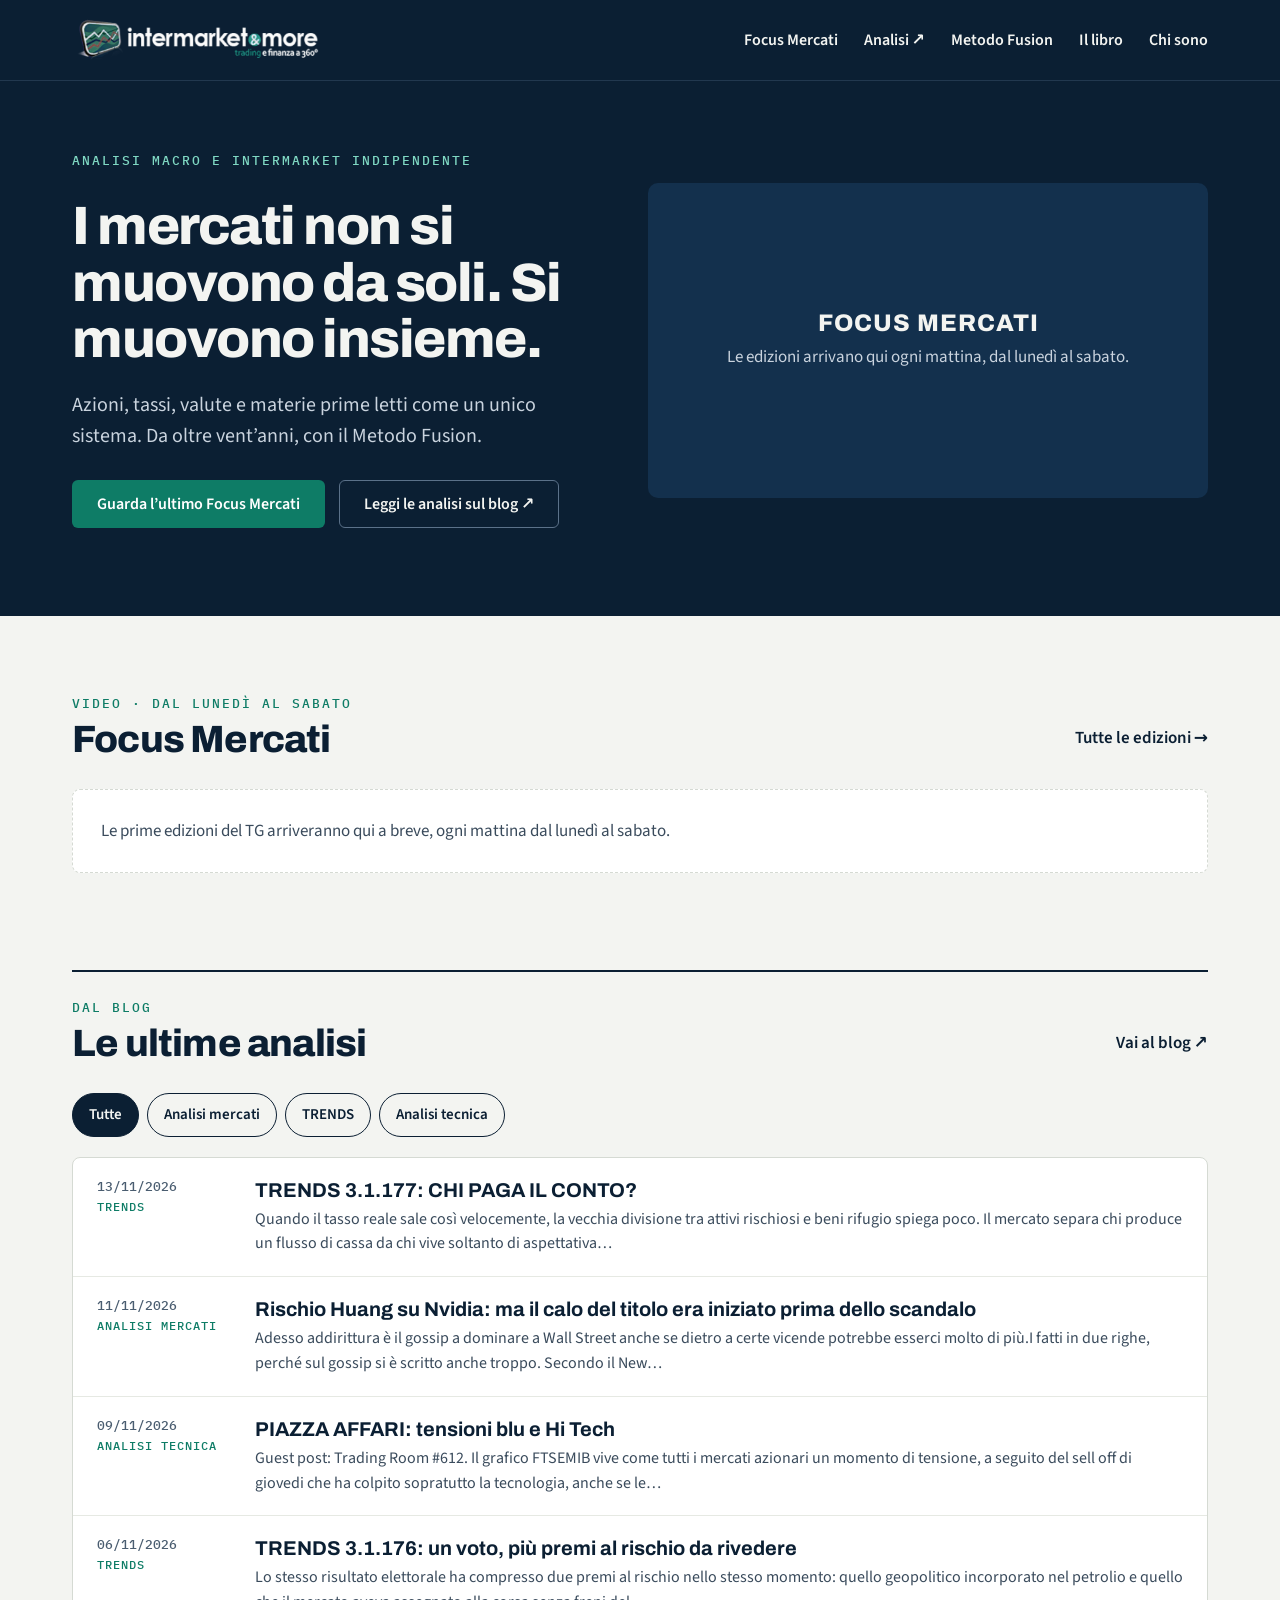
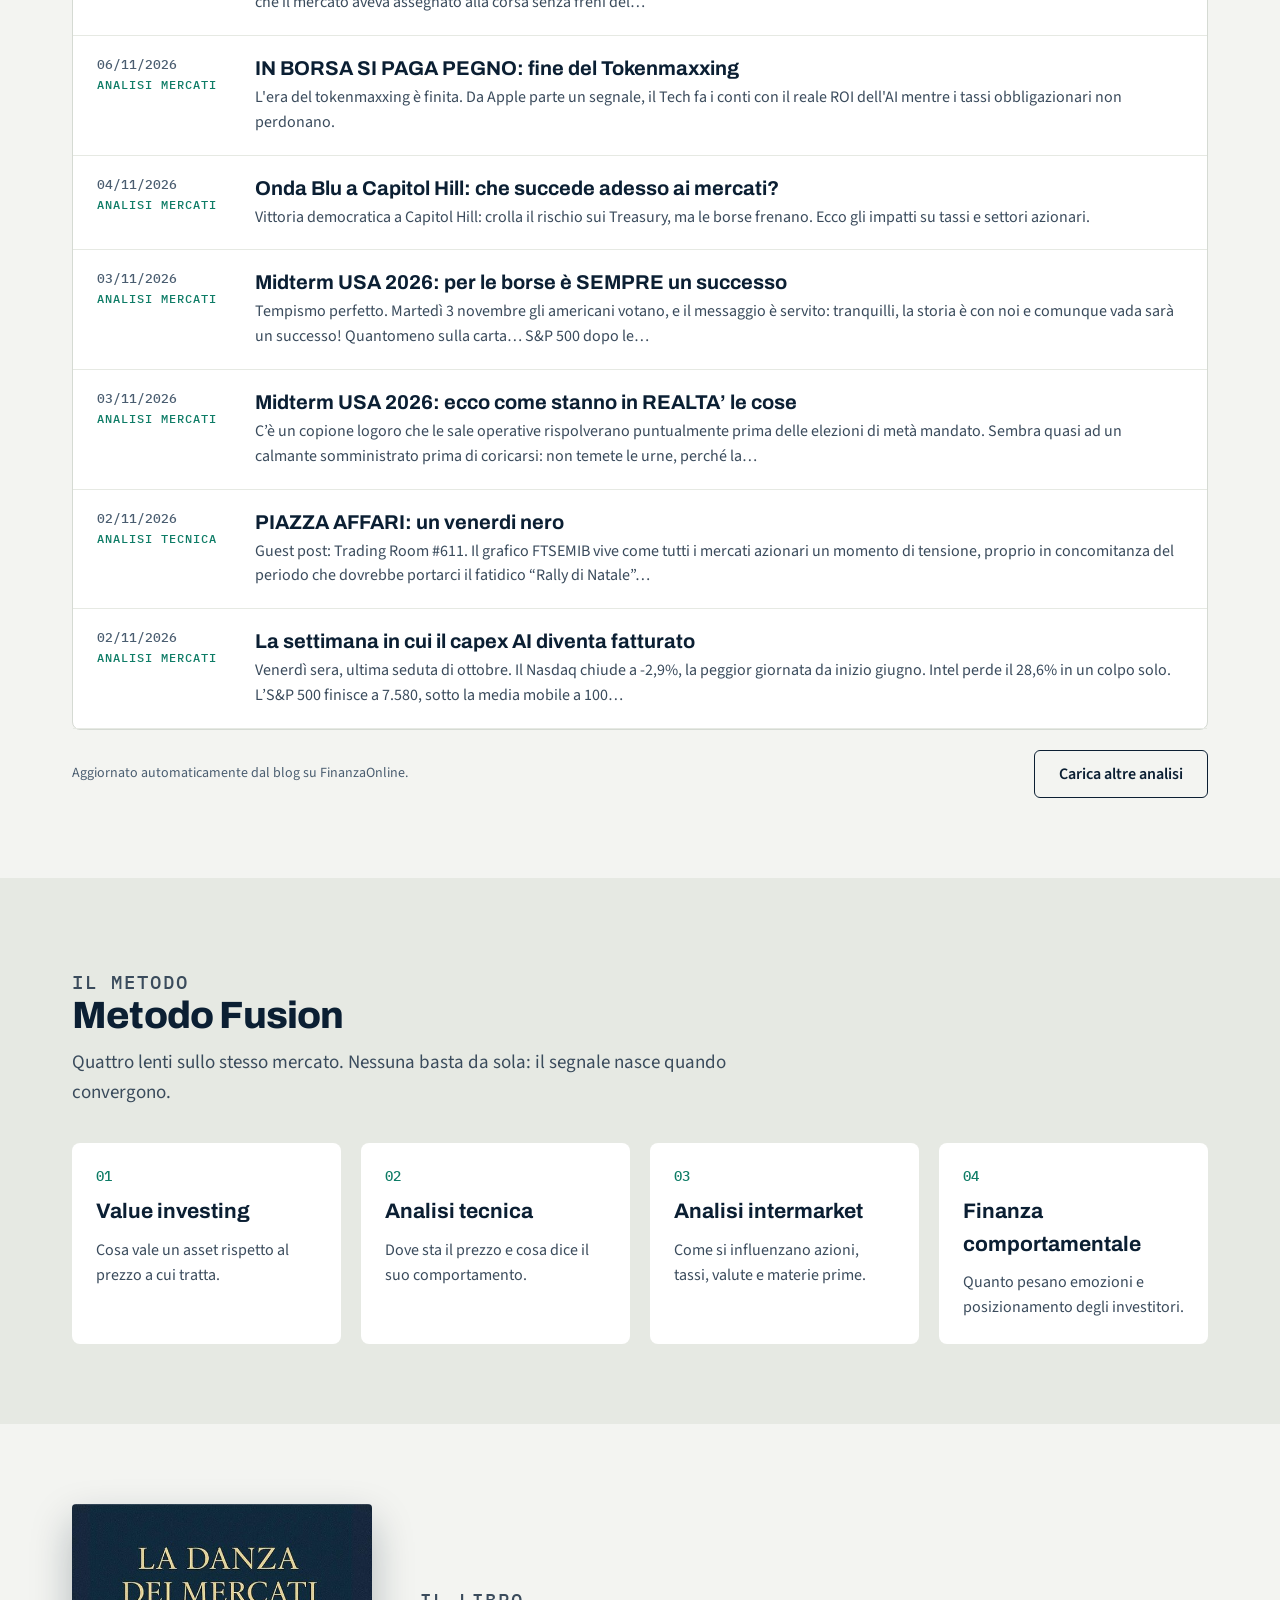
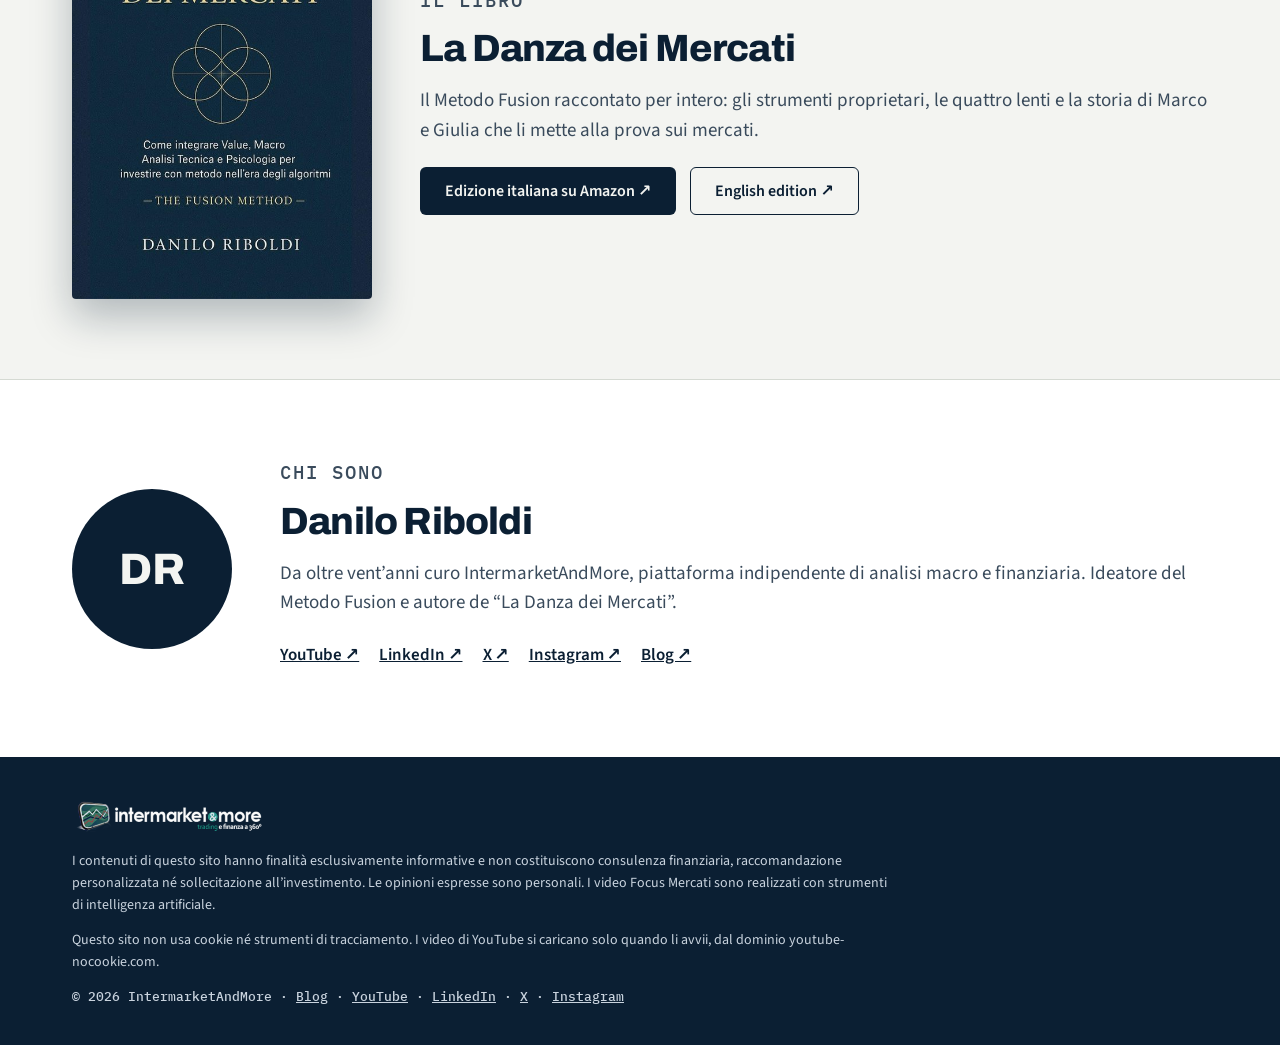
==== index.html @ e07b51a7 "Aggiornamento automatico del sito" ====
<!doctype html>
<html lang="it">
<head>
<meta charset="utf-8">
<meta name="viewport" content="width=device-width, initial-scale=1">
<title>IntermarketAndMore – analisi macro e intermarket</title>
<meta name="description" content="Analisi macro e intermarket indipendente: il TG Focus Mercati, le analisi del blog e il Metodo Fusion di Danilo Riboldi.">
<meta property="og:title" content="IntermarketAndMore – analisi macro e intermarket">
<meta property="og:description" content="Analisi macro e intermarket indipendente: il TG Focus Mercati, le analisi del blog e il Metodo Fusion di Danilo Riboldi.">
<meta property="og:type" content="website">
<link rel="icon" href="assets/logo.png">
<link rel="preload" href="assets/fonts/archivo-latin-800-normal.woff2" as="font" type="font/woff2" crossorigin>
<link rel="stylesheet" href="assets/style.css?v=070b5b3ecb">
</head>
<body><header class="site-header"><div class="wrap">
<a class="logo" href="" aria-label="IntermarketAndMore – home"><img src="assets/logo.png" alt="intermarket &amp; more – trading e finanza a 360°" width="253" height="52"></a>
<nav class="nav" aria-label="Navigazione principale">
<a href="focus-mercati/">Focus Mercati</a>
<a href="https://intermarketandmore.finanzaonline.com">Analisi ↗</a>
<a href="#metodo">Metodo Fusion</a>
<a href="#libro">Il libro</a>
<a href="#chi-sono">Chi sono</a>
</nav></div></header>
<main>
<section class="dark hero"><div class="wrap">
<div class="hero-text">
<p class="kicker">Analisi macro e intermarket indipendente</p>
<h1>I mercati non si muovono da soli. Si muovono insieme.</h1>
<p class="lead">Azioni, tassi, valute e materie prime letti come un unico sistema. Da oltre vent’anni, con il Metodo Fusion.</p>
<div class="actions"><a class="btn btn-accent" href="focus-mercati/">Guarda l’ultimo Focus Mercati</a><a class="btn btn-ghost-dark" href="https://intermarketandmore.finanzaonline.com">Leggi le analisi sul blog ↗</a></div>
</div>
<div class="hero-media"><div class="player"><div class="empty-player"><b>FOCUS MERCATI</b><span>Le edizioni arrivano qui ogni mattina, dal lunedì al sabato.</span></div></div></div>
</div></section>

<section class="block" aria-labelledby="fm-title"><div class="wrap">
<div class="block-head"><div><p class="kicker">Video · dal lunedì al sabato</p><h2 id="fm-title">Focus Mercati</h2></div>
<a class="more" href="focus-mercati/">Tutte le edizioni →</a></div>
<p class="empty-note">Le prime edizioni del TG arriveranno qui a breve, ogni mattina dal lunedì al sabato.</p>
</div></section>

<section class="block" aria-labelledby="blog-title" style="padding-top:0"><div class="wrap">
<div class="block-head top-rule"><div><p class="kicker">Dal blog</p><h2 id="blog-title">Le ultime analisi</h2></div>
<a class="more" href="https://intermarketandmore.finanzaonline.com">Vai al blog ↗</a></div>
<div class="filters" role="group" aria-label="Filtra per rubrica"><button class="pill" type="button" data-filter="all" aria-pressed="true">Tutte</button><button class="pill" type="button" data-filter="mercati" aria-pressed="false">Analisi mercati</button><button class="pill" type="button" data-filter="trends" aria-pressed="false">TRENDS</button><button class="pill" type="button" data-filter="tecnica" aria-pressed="false">Analisi tecnica</button></div>
<div class="posts" id="posts"><a class="post" href="https://intermarketandmore.finanzaonline.com/trends-3-1-177-chi-paga-il-conto-101940.html" data-cat="trends"><div class="when"><time datetime="2026-11-13">13/11/2026</time><span>TRENDS</span></div><div class="what"><b>TRENDS 3.1.177: CHI PAGA IL CONTO?</b><span>Quando il tasso reale sale così velocemente, la vecchia divisione tra attivi rischiosi e beni rifugio spiega poco. Il mercato separa chi produce un flusso di cassa da chi vive soltanto di aspettativa…</span></div></a><a class="post" href="https://intermarketandmore.finanzaonline.com/rischio-huang-su-nvidia-ma-il-calo-del-titolo-era-iniziato-prima-dello-scandalo-101936.html" data-cat="mercati"><div class="when"><time datetime="2026-11-11">11/11/2026</time><span>Analisi mercati</span></div><div class="what"><b>Rischio Huang su Nvidia: ma il calo del titolo era iniziato prima dello scandalo</b><span>Adesso addirittura è il gossip a dominare a Wall Street anche se dietro a certe vicende potrebbe esserci molto di più.I fatti in due righe, perché sul gossip si è scritto anche troppo. Secondo il New…</span></div></a><a class="post" href="https://intermarketandmore.finanzaonline.com/piazza-affari-tensioni-blu-e-hi-tech-101933.html" data-cat="tecnica"><div class="when"><time datetime="2026-11-09">09/11/2026</time><span>Analisi tecnica</span></div><div class="what"><b>PIAZZA AFFARI: tensioni blu e Hi Tech</b><span>Guest post: Trading Room #612. Il grafico FTSEMIB vive come tutti i mercati azionari un momento di tensione, a seguito del sell off di giovedi che ha colpito sopratutto la tecnologia, anche se le…</span></div></a><a class="post" href="https://intermarketandmore.finanzaonline.com/trends-3-1-176-un-voto-piu-premi-al-rischio-da-rivedere-101928.html" data-cat="trends"><div class="when"><time datetime="2026-11-06">06/11/2026</time><span>TRENDS</span></div><div class="what"><b>TRENDS 3.1.176: un voto, più premi al rischio da rivedere</b><span>Lo stesso risultato elettorale ha compresso due premi al rischio nello stesso momento: quello geopolitico incorporato nel petrolio e quello che il mercato aveva assegnato alla corsa senza freni del…</span></div></a><a class="post" href="https://intermarketandmore.finanzaonline.com/in-borsa-si-paga-pegno-fine-del-tokenmaxxing-101920.html" data-cat="mercati"><div class="when"><time datetime="2026-11-06">06/11/2026</time><span>Analisi mercati</span></div><div class="what"><b>IN BORSA SI PAGA PEGNO: fine del Tokenmaxxing</b><span>L&#x27;era del tokenmaxxing è finita. Da Apple parte un segnale, il Tech fa i conti con il reale ROI dell&#x27;AI mentre i tassi obbligazionari non perdonano.</span></div></a><a class="post" href="https://intermarketandmore.finanzaonline.com/onda-blu-a-capitol-hill-che-succede-adesso-ai-mercati-101917.html" data-cat="mercati"><div class="when"><time datetime="2026-11-04">04/11/2026</time><span>Analisi mercati</span></div><div class="what"><b>Onda Blu a Capitol Hill: che succede adesso ai mercati?</b><span>Vittoria democratica a Capitol Hill: crolla il rischio sui Treasury, ma le borse frenano. Ecco gli impatti su tassi e settori azionari.</span></div></a><a class="post" href="https://intermarketandmore.finanzaonline.com/midterm-usa-2026-per-le-borse-e-sempre-un-successo-101910.html" data-cat="mercati"><div class="when"><time datetime="2026-11-03">03/11/2026</time><span>Analisi mercati</span></div><div class="what"><b>Midterm USA 2026: per le borse è SEMPRE un successo</b><span>Tempismo perfetto. Martedì 3 novembre gli americani votano, e il messaggio è servito: tranquilli, la storia è con noi e comunque vada sarà un successo! Quantomeno sulla carta… S&amp;P 500 dopo le…</span></div></a><a class="post" href="https://intermarketandmore.finanzaonline.com/midterm-usa-2026-ecco-come-stanno-in-realta-le-cose-101892.html" data-cat="mercati"><div class="when"><time datetime="2026-11-03">03/11/2026</time><span>Analisi mercati</span></div><div class="what"><b>Midterm USA 2026: ecco come stanno in REALTA’ le cose</b><span>C’è un copione logoro che le sale operative rispolverano puntualmente prima delle elezioni di metà mandato. Sembra quasi ad un calmante somministrato prima di coricarsi: non temete le urne, perché la…</span></div></a><a class="post" href="https://intermarketandmore.finanzaonline.com/piazza-affari-un-venerdi-nero-101907.html" data-cat="tecnica"><div class="when"><time datetime="2026-11-02">02/11/2026</time><span>Analisi tecnica</span></div><div class="what"><b>PIAZZA AFFARI: un venerdi nero</b><span>Guest post: Trading Room #611. Il grafico FTSEMIB vive come tutti i mercati azionari un momento di tensione, proprio in concomitanza del periodo che dovrebbe portarci il fatidico “Rally di Natale”…</span></div></a><a class="post" href="https://intermarketandmore.finanzaonline.com/la-settimana-in-cui-il-capex-ai-diventa-fatturato-101903.html" data-cat="mercati"><div class="when"><time datetime="2026-11-02">02/11/2026</time><span>Analisi mercati</span></div><div class="what"><b>La settimana in cui il capex AI diventa fatturato</b><span>Venerdì sera, ultima seduta di ottobre. Il Nasdaq chiude a -2,9%, la peggior giornata da inizio giugno. Intel perde il 28,6% in un colpo solo. L’S&amp;P 500 finisce a 7.580, sotto la media mobile a 100…</span></div></a><a class="post" href="https://intermarketandmore.finanzaonline.com/trends-3-1-175-quando-il-capex-si-fa-debito-101899.html" data-cat="trends"><div class="when"><time datetime="2026-10-30">30/10/2026</time><span>TRENDS</span></div><div class="what"><b>TRENDS 3.1.175: QUANDO IL CAPEX SI FA DEBITO</b><span>Per due anni il mercato ha chiesto all’intelligenza artificiale una cosa sola: quanto cresce. Questa settimana la domanda è cambiata. Chi la paga, con quale cassa, a quale tasso. Le risposte sono…</span></div></a><a class="post" href="https://intermarketandmore.finanzaonline.com/la-trappola-o-illusione-del-cassettista-101886.html" data-cat="mercati"><div class="when"><time datetime="2026-10-28">28/10/2026</time><span>Analisi mercati</span></div><div class="what"><b>LA TRAPPOLA (O ILLUSIONE) DEL CASSETTISTA</b><span>Un bond governativo che perde oltre il 50% dai massimi storici. Citofonare duration e maximum drawdown. Scopri i meccanismi occulti di duration e volatilità dietro il crollo dei BTP a 50 anni.</span></div></a><a class="post" href="https://intermarketandmore.finanzaonline.com/piazza-affari-ftsemib-sotto-la-media-mobile-200-101884.html" data-cat="tecnica"><div class="when"><time datetime="2026-10-26">26/10/2026</time><span>Analisi tecnica</span></div><div class="what"><b>PIAZZA AFFARI: FTSEMIB sotto la media mobile 200</b><span>Guest post: Trading Room #610. Il grafico FTSEMIB prende la strada ribassista e risulta evidente un’area supportiva importante con la MM 50 e su un supporto importante. Cosa possiamo aspettarci dalla…</span></div></a><a class="post" href="https://intermarketandmore.finanzaonline.com/trends-3-1-174-il-mondo-al-5-101879.html" data-cat="trends"><div class="when"><time datetime="2026-10-24">24/10/2026</time><span>TRENDS</span></div><div class="what"><b>TRENDS 3.1.174: IL MONDO AL 5%</b><span>Con il risk-free attorno al 5%, il mercato premia chi si autofinanzia e punisce chi ha bisogno di capitale esterno: Meta con il free cash flow negativo, i neocloud, la Francia, il BTP trascinato…</span></div></a><a class="post" href="https://intermarketandmore.finanzaonline.com/perche-wall-street-punisce-chi-investe-e-premia-chi-aspetta-101875.html" data-cat="mercati"><div class="when"><time datetime="2026-10-23">23/10/2026</time><span>Analisi mercati</span></div><div class="what"><b>Perche Wall Street punisce chi investe e premia chi aspetta</b><span>Tra ansia da Capex, trimestrali USA record punite e squeeze sui derivati: anatomia cinica di una correzione tech guidata dai market maker e dalla paura.</span></div></a><a class="post" href="https://intermarketandmore.finanzaonline.com/piazza-affari-la-situazione-si-complica-101872.html" data-cat="tecnica"><div class="when"><time datetime="2026-10-20">20/10/2026</time><span>Analisi tecnica</span></div><div class="what"><b>PIAZZA AFFARI: la situazione si complica</b><span>Guest post: Trading Room #609. Il grafico FTSEMIB resta impostato in fase correttiva in un momento che diventa topico con le trimestrali USA e le tensioni su tassi e debito delle società legate…</span></div></a><a class="post" href="https://intermarketandmore.finanzaonline.com/da-nvidia-a-coreweave-quando-il-capex-a-debito-fa-la-differenza-101868.html" data-cat="mercati"><div class="when"><time datetime="2026-10-19">19/10/2026</time><span>Analisi mercati</span></div><div class="what"><b>Da Nvidia a CoreWeave: quando il capex a debito fa la differenza</b><span>Il mercato si sveglia dall&#x27;illusione dell&#x27;AI a costo zero. Tra crolli dei neocloud, bond CoreWeave a rendimenti distressed e spread in allerta, ecco i veri rischi.</span></div></a><a class="post" href="https://intermarketandmore.finanzaonline.com/trends-3-1-173-la-parola-passa-al-rischio-di-credito-101861.html" data-cat="trends"><div class="when"><time datetime="2026-10-17">17/10/2026</time><span>TRENDS</span></div><div class="what"><b>TRENDS 3.1.173: LA PAROLA PASSA AL RISCHIO DI CREDITO</b><span>Il filo comune è uno solo. Il mercato sta prezzando un rischio di credito endogeno: nasce dall’incrocio tra un costo del capitale strutturalmente più alto e un ciclo di investimento finanziato sempre…</span></div></a><a class="post" href="https://intermarketandmore.finanzaonline.com/piazza-affari-grafico-ftsemib-in-debolezza-101857.html" data-cat="tecnica"><div class="when"><time datetime="2026-10-12">12/10/2026</time><span>Analisi tecnica</span></div><div class="what"><b>PIAZZA AFFARI: Grafico FTSEMIB in debolezza</b><span>Guest post: Trading Room #608. Il grafico FTSEMIB resta in una fase di debolezza, la rottura della media mobile 21 preoccupa (su scala weekly) ma positiva la tenuta della 200 giorni daily. Cosa…</span></div></a><a class="post" href="https://intermarketandmore.finanzaonline.com/il-paradosso-perche-tassi-e-debito-non-abbattono-la-borsa-101846.html" data-cat="mercati"><div class="when"><time datetime="2026-10-12">12/10/2026</time><span>Analisi mercati</span></div><div class="what"><b>IL PARADOSSO: PERCHE’ TASSI E DEBITO NON ABBATTONO LA BORSA</b><span>Le Big Tech si indebitano ignorando il costo del denaro. Un&#x27;analisi intermarket sul paradosso in cui una crescita iperbolica annienta la gravità dei tassi.</span></div></a><a class="post" href="https://intermarketandmore.finanzaonline.com/trends-3-1-172-i-tassi-non-sono-un-problema-101853.html" data-cat="trends"><div class="when"><time datetime="2026-10-09">09/10/2026</time><span>TRENDS</span></div><div class="what"><b>TRENDS 3.1.172: I TASSI NON SONO UN PROBLEMA!</b><span>Il mercato obbligazionario resta protagonista assieme alla resilienza del mercato azionario che continua a crescere, ma c’è un motivo molto difendibile a sostegno della tesi. Intanto però a breve si…</span></div></a><a class="post" href="https://intermarketandmore.finanzaonline.com/bce-alert-frenata-sul-trend-restrittivo-dei-tassi-di-interesse-101842.html" data-cat="mercati"><div class="when"><time datetime="2026-10-09">09/10/2026</time><span>Analisi mercati</span></div><div class="what"><b>BCE ALERT: FRENATA sul trend restrittivo dei TASSI di INTERESSE</b><span>L&#x27;inflazione headline torna a mordere al 3,8% mentre la core si ferma al 2,5%. La BCE è in trappola tra tassi alti, debito insostenibile e crescita asfittica.</span></div></a><a class="post" href="https://intermarketandmore.finanzaonline.com/bond-sotto-pressione-hedge-fund-in-action-101836.html" data-cat="mercati"><div class="when"><time datetime="2026-10-08">08/10/2026</time><span>Analisi mercati</span></div><div class="what"><b>BOND SOTTO PRESSIONE: HEDGE FUND IN ACTION!</b><span>Tanto tuono che piovve e alla fine è tornata quella cosa che sembrava accantonata. Sembrava perché la storia insegna, i cicli si ripetono e quindi era solo una questione di tempo. Ovviamente parlo…</span></div></a><a class="post" href="https://intermarketandmore.finanzaonline.com/la-grande-illusione-del-rally-101825.html" data-cat="mercati"><div class="when"><time datetime="2026-10-06">06/10/2026</time><span>Analisi mercati</span></div><div class="what"><b>LA GRANDE ILLUSIONE DEL RALLY</b><span>Aprite un qualsiasi terminale finanziario, guardate il grafico dell’S&amp;P 500 tradizionale e avrete la netta sensazione che il sistema economico stia vivendo una nuova epoca d’oro priva di ostacoli. Ma…</span></div></a><a class="post" href="https://intermarketandmore.finanzaonline.com/prezzo-del-petrolio-il-vero-costo-del-barile-101816.html" data-cat="mercati"><div class="when"><time datetime="2026-10-05">05/10/2026</time><span>Analisi mercati</span></div><div class="what"><b>PREZZO DEL PETROLIO: IL VERO COSTO DEL BARILE</b><span>Prezzo del petrolio: il Brent dice 102 dollari, il barile fisico oltre 120. I noli delle petroliere a 1 milione al giorno riscrivono il costo vero. E la curva backwardation dice tutto.</span></div></a><a class="post" href="https://intermarketandmore.finanzaonline.com/trends-3-1-171-il-prezzo-del-tempo-101812.html" data-cat="trends"><div class="when"><time datetime="2026-10-04">04/10/2026</time><span>TRENDS</span></div><div class="what"><b>TRENDS 3.1.171: IL PREZZO DEL TEMPO</b><span>Il mercato obbligazionario ha smesso di prezzare la prossima mossa delle banche centrali e ha cominciato a prezzare il costo della durata, cioè quanto costa prestare a lungo a Stati che finanziano…</span></div></a><a class="post" href="https://intermarketandmore.finanzaonline.com/ipo-anthropic-tutto-quello-che-bisogna-sapere-101807.html" data-cat="mercati"><div class="when"><time datetime="2026-09-30">30/09/2026</time><span>Analisi mercati</span></div><div class="what"><b>IPO Anthropic: tutto quello che bisogna sapere!</b><span>IPO Anthropic: 34 dei 42 miliardi di perdita non sono cassa. I 518 miliardi di impegni in compute invece sì. Ecco dove sta il rischio vero.</span></div></a><a class="post" href="https://intermarketandmore.finanzaonline.com/buyback-nvidia-da-record-proprio-quando-il-premio-al-rischio-e-sparito-101800.html" data-cat="mercati"><div class="when"><time datetime="2026-09-29">29/09/2026</time><span>Analisi mercati</span></div><div class="what"><b>Buyback Nvidia da record  proprio quando il premio al rischio è sparito</b><span>Nvidia lancia un buyback record mentre i Treasury rendono più degli utili azionari. Analisi del premio al rischio azzerato e del corto circuito AI.</span></div></a><a class="post" href="https://intermarketandmore.finanzaonline.com/piazza-affari-europa-che-arranca-101798.html" data-cat="tecnica"><div class="when"><time datetime="2026-09-28">28/09/2026</time><span>Analisi tecnica</span></div><div class="what"><b>PIAZZA AFFARI: Europa che arranca</b><span>Guest post: Trading Room #607. Il grafico FTSEMIB resta in una fase non proprio entusiasmante. Cosa possiamo aspettarci dalla borsa italiana per la prossima settimana? Tra i vari titoli occhio a…</span></div></a><a class="post" href="https://intermarketandmore.finanzaonline.com/trends-3-1-170-cambio-di-motore-101793.html" data-cat="trends"><div class="when"><time datetime="2026-09-26">26/09/2026</time><span>TRENDS</span></div><div class="what"><b>TRENDS 3.1.170: CAMBIO DI MOTORE</b><span>Non è più soltanto lo shock d’offerta della guerra con l’Iran. È la domanda. Un’economia americana che accelera, davanti a una banca centrale che uno shock d’offerta poteva ancora lasciarlo passare…</span></div></a><a class="post" href="https://intermarketandmore.finanzaonline.com/365-000-000-000-000-e-il-superciclo-head-101785.html" data-cat="mercati"><div class="when"><time datetime="2026-09-25">25/09/2026</time><span>Analisi mercati</span></div><div class="what"><b>365.000.000.000.000 e il superciclo HEAD</b><span>Il debito globale tocca 365mila miliardi e la spesa per interessi divora il futuro. L&#x27;inflazione è solo un anestetico: scopri i veri rischi per i mercati.</span></div></a><a class="post" href="https://intermarketandmore.finanzaonline.com/il-silenzio-dei-compratori-in-ultima-istanza-101780.html" data-cat="mercati"><div class="when"><time datetime="2026-09-25">25/09/2026</time><span>Analisi mercati</span></div><div class="what"><b>IL SILENZIO DEI COMPRATORI IN ULTIMA ISTANZA</b><span>La storica correlazione tra S&amp;P 500 e buyback si è spezzata. Tra tassi alti e spese per l&#x27;AI, le aziende smettono di ricomprare azioni: ecco perché il rally azionario corre un grave rischio.</span></div></a><a class="post" href="https://intermarketandmore.finanzaonline.com/the-big-trap-101772.html" data-cat="mercati"><div class="when"><time datetime="2026-09-23">23/09/2026</time><span>Analisi mercati</span></div><div class="what"><b>THE BIG TRAP</b><span>L&#x27;Intelligenza Artificiale promette miracoli ma il PIL USA stagna rispetto all&#x27;era Dotcom. Analisi intermarket tra bolla AI, dazi e deficit record.</span></div></a><a class="post" href="https://intermarketandmore.finanzaonline.com/piazza-affari-7-101761.html" data-cat="tecnica"><div class="when"><time datetime="2026-09-21">21/09/2026</time><span>Analisi tecnica</span></div><div class="what"><b>PIAZZA AFFARI: situazione più incerta di quanto sembri</b><span>Guest post: Trading Room #606. Il grafico FTSEMIB resta in trading range ma sottolinea il fatto che il momento è complesso. Cosa possiamo aspettarci dalla borsa italiana per la prossima settimana?…</span></div></a><a class="post" href="https://intermarketandmore.finanzaonline.com/trends-3-1-168-tassi-che-affondano-una-certa-fiducia-101755.html" data-cat="trends"><div class="when"><time datetime="2026-09-18">18/09/2026</time><span>TRENDS</span></div><div class="what"><b>TRENDS 3.1.169: TASSI CHE AFFONDANO UNA CERTA FIDUCIA</b><span>In otto giorni tre delle principali banche centrali del mondo hanno alzato i tassi. La BCE il 10 settembre, la Federal Reserve mercoledì, la Banca del Giappone venerdì. Una stretta sincronizzata che…</span></div></a><a class="post" href="https://intermarketandmore.finanzaonline.com/intermarket-i-tassi-salgono-e-che-faranno-le-borse-101750.html" data-cat="mercati"><div class="when"><time datetime="2026-09-18">18/09/2026</time><span>Analisi mercati</span></div><div class="what"><b>INTERMARKET: i tassi salgono e che faranno le borse?</b><span>Le azioni salgono con l&#x27;AI, ma il petrolio alle stelle e i Treasury al 5% lanciano un allarme. Scopri l&#x27;analisi intermarket e i veri rischi per il mercato azionario.</span></div></a><a class="post" href="https://intermarketandmore.finanzaonline.com/fomc-warsh-e-la-curva-che-non-perdona-101742.html" data-cat="mercati"><div class="when"><time datetime="2026-09-16">16/09/2026</time><span>Analisi mercati</span></div><div class="what"><b>FOMC, Warsh e la curva che non perdona</b><span>La Fed alza i tassi al 3,75-4% e Warsh nega condizioni restrittive. Cosa dicono dot plot, curva e petrolio su ottobre e dicembre.</span></div></a><a class="post" href="https://intermarketandmore.finanzaonline.com/piazza-affari-tensioni-in-action-101739.html" data-cat="tecnica"><div class="when"><time datetime="2026-09-14">14/09/2026</time><span>Analisi tecnica</span></div><div class="what"><b>PIAZZA AFFARI: tensioni in action</b><span>Guest post: Trading Room #605. Il grafico FTSEMIB ha recuperato bene ma il momento è complesso. Ricomincia l’analisi weekly. Cosa possiamo aspettarci dalla borsa italiana per la prossima settimana?…</span></div></a><a class="post" href="https://intermarketandmore.finanzaonline.com/trends-3-1-168-fine-della-copertura-101733.html" data-cat="trends"><div class="when"><time datetime="2026-09-11">11/09/2026</time><span>TRENDS</span></div><div class="what"><b>TRENDS 3.1.168: FINE DELLA COPERTURA</b><span>La settimana è stata dominata da uno shock energetico: il Brent ha guadagnato quasi il 9% superando i 100 $, spinto dall’escalation nel Golfo Persico e dal crollo dei transiti nello Stretto di…</span></div></a><a class="post" href="https://intermarketandmore.finanzaonline.com/cesi-e-ny-fed-recession-model-lillusione-del-miracolo-europeo-e-la-trappola-di-pechino-101728.html" data-cat="mercati"><div class="when"><time datetime="2026-09-10">10/09/2026</time><span>Analisi mercati</span></div><div class="what"><b>CESI e NY Fed Recession Model: L’Illusione del Miracolo Europeo e la Trappola di Pechino</b><span>Guardare il mercato oggi significa assistere alla solita, stancante recita di fine ciclo. Il consensus brancola nel buio, scambiando le rimbalzate d’orgoglio statistiche per riprese strutturali…</span></div></a><a class="post" href="https://intermarketandmore.finanzaonline.com/la-guerra-dei-tassi-trump-chiama-il-taglio-il-mercato-sconta-il-rialzo-101721.html" data-cat="mercati"><div class="when"><time datetime="2026-09-08">08/09/2026</time><span>Analisi mercati</span></div><div class="what"><b>LA GUERRA DEI TASSI: Trump chiama il taglio, il mercato sconta il rialzo</b><span>Quando si parla di tassi di interesse, bisogna sempre buttare un occhio molto attento ai dati sul mercato del lavoro USA: ed ecco che venerdì mattina, otto e mezza a New York, esce il numero che…</span></div></a><a class="post" href="https://intermarketandmore.finanzaonline.com/piazza-affari-restart-3-101718.html" data-cat="tecnica"><div class="when"><time datetime="2026-09-07">07/09/2026</time><span>Analisi tecnica</span></div><div class="what"><b>PIAZZA AFFARI: restart!</b><span>Guest post: Trading Room #604. Il grafico FTSEMIB ci ha regalato una settimana tranquilla. Ricomincia l’analisi weekly. Cosa possiamo aspettarci dalla borsa italiana per la prossima settimana? Tra i…</span></div></a><a class="post" href="https://intermarketandmore.finanzaonline.com/trends-3-1-167-repricing-globale-in-atto-101714.html" data-cat="trends"><div class="when"><time datetime="2026-09-05">05/09/2026</time><span>TRENDS</span></div><div class="what"><b>TRENDS 3.1.167: REPRICING GLOBALE IN ATTO</b><span>Il repricing globale non è un evento di svalutazione monetaria ma di stretta, e questo spiega quattro anomalie simultanee: petrolio +8% con l’oro fermo, payroll forti con le azioni in calo…</span></div></a><a class="post" href="https://intermarketandmore.finanzaonline.com/fed-e-inflazione-la-realta-di-jackson-hole-che-spaventa-i-mercati-101706.html" data-cat="mercati"><div class="when"><time datetime="2026-09-02">02/09/2026</time><span>Analisi mercati</span></div><div class="what"><b>FED e Inflazione: la Realtà di Jackson Hole che Spaventa i Mercati</b><span>Il consenso finanziario ama farsi raccontare le favole della buonanotte. Siamo onesti. Per settimane i gestori hanno cullato il sogno di un ammorbidimento monetario imminente, raccontandosi che la…</span></div></a><a class="post" href="https://intermarketandmore.finanzaonline.com/insider-trading-alla-casa-bianca-101700.html" data-cat="mercati"><div class="when"><time datetime="2026-08-31">31/08/2026</time><span>Analisi mercati</span></div><div class="what"><b>Insider Trading alla Casa Bianca!</b><span>Il problema non è quanto ha guadagnato Trump. Il problema è: che cosa sapeva quando ha comprato?</span></div></a><a class="post" href="https://intermarketandmore.finanzaonline.com/trends-3-1-166-la-cessione-storica-101691.html" data-cat="trends"><div class="when"><time datetime="2026-08-29">29/08/2026</time><span>TRENDS</span></div><div class="what"><b>TRENDS 3.1.166: LA CESSIONE STORICA</b><span>Warsh a Jackson Hole rinuncia alla forward guidance e alla funzione di reazione: la Fed si sfila dal ruolo di gestore della volatilità. Nove giorni prima il Tesoro aveva fatto l’opposto. Il put non è…</span></div></a><a class="post" href="https://intermarketandmore.finanzaonline.com/shock-da-jackson-hole-nuovi-rialzi-dei-tassi-in-arrivo-101687.html" data-cat="mercati"><div class="when"><time datetime="2026-08-28">28/08/2026</time><span>Analisi mercati</span></div><div class="what"><b>Shock da Jackson Hole: nuovi rialzi dei tassi in arrivo?</b><span>Il discorso pronunciato a Jackson Hole da Kevin Warsh ha il sapore di un bicchiere d’acqua gelata in piena notte. L’ex governatore ed esperto di dinamiche monetarie ha messo in chiaro le cose: la…</span></div></a><a class="post" href="https://intermarketandmore.finanzaonline.com/101678-101678.html" data-cat="mercati"><div class="when"><time datetime="2026-08-27">27/08/2026</time><span>Analisi mercati</span></div><div class="what"><b>Debito USA al 175% del PIL e Deficit stabilmente al 5%: ma non è che si finisce contro un MURO?</b><span>Il debito USA sfiora il 100% del PIL e Druckenmiller lancia l&#x27;allarme sul deficit. Scopri l&#x27;analisi intermarket sui tassi &quot;higher for longer&quot; e come proteggerti.</span></div></a><a class="post" href="https://intermarketandmore.finanzaonline.com/disinversione-cosa-ci-raccontano-i-tassi-di-interesse-101666.html" data-cat="mercati"><div class="when"><time datetime="2026-08-26">26/08/2026</time><span>Analisi mercati</span></div><div class="what"><b>DISINVERSIONE: cosa ci raccontano i tassi di interesse</b><span>Il mercato ha una memoria corta, ma la matematica dei rendimenti non perdona e ci racconta un’altra storia. Negli ultimi mesi, abbiamo assistito a uno dei fenomeni tecnici e macroeconomici più…</span></div></a><a class="post" href="https://intermarketandmore.finanzaonline.com/brent-alle-stelle-in-realta-non-e-cosi-101657.html" data-cat="mercati"><div class="when"><time datetime="2026-08-25">25/08/2026</time><span>Analisi mercati</span></div><div class="what"><b>BRENT ALLE STELLE? In realtà NON è così</b><span>Guardi il prezzo del Brent e pensi sia alto? Errore grave. Depurato dall&#x27;inflazione USA, il petrolio reale è ai livelli di cinquant&#x27;anni fa. Ecco la verità che la finanza mainstream non ti dice.</span></div></a><a class="post" href="https://intermarketandmore.finanzaonline.com/il-bazooka-che-spara-a-salve-101654.html" data-cat="mercati"><div class="when"><time datetime="2026-08-24">24/08/2026</time><span>Analisi mercati</span></div><div class="what"><b>IL BAZOOKA CHE SPARA A SALVE</b><span>Il buyback del Tesoro USA doveva calmare i rendimenti. È durato 48 ore. Ma oro e bitcoin corrono lo stesso: ecco cosa stanno prezzando davvero.</span></div></a><a class="post" href="https://intermarketandmore.finanzaonline.com/trends-3-1-165-qui-si-fa-la-storia-101649.html" data-cat="trends"><div class="when"><time datetime="2026-08-21">21/08/2026</time><span>TRENDS</span></div><div class="what"><b>TRENDS 3.1.165: QUI SI FA LA STORIA</b><span>Se i mercati vi sembrano tutto sommato stabili e tranquilli, allora significa che non avete la percezione di cosa sta capitando. Per esempio vi siete resi conto che il tratto lungo della curva tassi…</span></div></a><a class="post" href="https://intermarketandmore.finanzaonline.com/outlook-2026-cosa-dicono-davvero-i-segnali-dellanalisi-intermarket-101642.html" data-cat="mercati"><div class="when"><time datetime="2026-08-20">20/08/2026</time><span>Analisi mercati</span></div><div class="what"><b>Outlook 2026: Cosa dicono davvero i segnali dell’Analisi Intermarket</b><span>Gli analisti a Wall Street rialzi per le azioni nel 2026. Analisi Intermarket e finanza comportamentale per valutare i rischi reali di una value trap.</span></div></a><a class="post" href="https://intermarketandmore.finanzaonline.com/sp500-e-il-fantasma-del-2000-101632.html" data-cat="tecnica"><div class="when"><time datetime="2026-08-19">19/08/2026</time><span>Analisi tecnica</span></div><div class="what"><b>SP500 E IL FANTASMA DEL 2000</b><span>L&#x27;S&amp;P 500 ripercorrerà il crollo Dot-Com del 2000 fino a 3.960 punti? Smontiamo la banalità narrativa con l&#x27;analisi dei numeri e dei bilanci reali. Anche se il CAPE Ratio chiama una necessaria…</span></div></a><a class="post" href="https://intermarketandmore.finanzaonline.com/stress-test-equity-non-e-quello-che-pensi-101627.html" data-cat="mercati"><div class="when"><time datetime="2026-08-18">18/08/2026</time><span>Analisi mercati</span></div><div class="what"><b>STRESS TEST EQUITY. NON È QUELLO CHE PENSI</b><span>Il Treasury a 30 anni tocca il 5,3%, l&#x27;oro non risponde più alla paura, la Fed di Warsh gioca al buio: l&#x27;equity sta ignorando lo stress test vero.</span></div></a><a class="post" href="https://intermarketandmore.finanzaonline.com/il-60-40-non-e-rotto-e-tornato-normale-101619.html" data-cat="mercati"><div class="when"><time datetime="2026-08-12">12/08/2026</time><span>Analisi mercati</span></div><div class="what"><b>IL 60/40 NON È ROTTO. È TORNATO NORMALE</b><span>Il portafoglio 60/40 non protegge più: correlazione azioni bond positiva, debito USA verso il 175% del PIL e rischio AI dentro i bond.</span></div></a><a class="post" href="https://intermarketandmore.finanzaonline.com/ottantacinque-milioni-di-dollari-allora-il-conto-dellai-reale-101612.html" data-cat="mercati"><div class="when"><time datetime="2026-08-10">10/08/2026</time><span>Analisi mercati</span></div><div class="what"><b>Ottantacinque milioni di dollari all’ora: il conto dell’AI reale</b><span>Da qualche parte in Virginia un data center beve elettricità come un idrovoro beve acqua di fiume. Non lo vedi, non lo senti. Ma il contatore gira. Ottantacinque milioni di dollari all’ora, secondo i…</span></div></a><a class="post" href="https://intermarketandmore.finanzaonline.com/borse-ai-massimi-ma-rally-fragile-i-segnali-intermarket-che-anticipano-una-correzione-101606.html" data-cat="mercati"><div class="when"><time datetime="2026-08-06">06/08/2026</time><span>Analisi mercati</span></div><div class="what"><b>Borse ai massimi ma rally fragile? I segnali intermarket che anticipano una correzione</b><span>PIL nominale USA all&#x27;8%, S&amp;P 500 ai massimi, ma il mercato obbligazionario teme il surriscaldamento. I segnali intermarket da guardare prima della prossima correzione.</span></div></a><a class="post" href="https://intermarketandmore.finanzaonline.com/piazza-affari-il-mercato-regge-101604.html" data-cat="tecnica"><div class="when"><time datetime="2026-08-03">03/08/2026</time><span>Analisi tecnica</span></div><div class="what"><b>PIAZZA AFFARI: il mercato regge</b><span>Guest post: Trading Room #603. Il grafico FTSEMIB malgrado tutto regge anche se non risulta netta una direzionalità,Cosa possiamo aspettarci dalla borsa italiana per la prossima settimana? Tra i vari…</span></div></a><a class="post" href="https://intermarketandmore.finanzaonline.com/keep-calm-and-enjoy-your-holidays-3-101602.html" data-cat="mercati"><div class="when"><time datetime="2026-08-01">01/08/2026</time><span>Analisi mercati</span></div><div class="what"><b>KEEP CALM and enjoy your Holidays</b><span>PRENDIAMOCI UNA PAUSA. Fermiamoci un attimo. E ricarichiamo le batterie. L’autunno di certo sarà rovente. Buone vacanze a tutti.</span></div></a><a class="post" href="https://intermarketandmore.finanzaonline.com/fed-ferma-mercati-no-kevin-warsh-e-la-spaccatura-di-wall-street-101596.html" data-cat="mercati"><div class="when"><time datetime="2026-07-30">30/07/2026</time><span>Analisi mercati</span></div><div class="what"><b>Fed ferma, mercati no: Kevin Warsh e la spaccatura di Wall Street</b><span>FOMC in action. Fed ferma al 3,50-3,75% ma spaccata su tre voti. Rendimenti ai massimi, CDS Oracle da record: la leva sul capex AI comincia a far paura.</span></div></a><a class="post" href="https://intermarketandmore.finanzaonline.com/cds-big-tech-in-allargamento-quando-lintelligenza-artificiale-vive-a-debito-101590.html" data-cat="mercati"><div class="when"><time datetime="2026-07-30">30/07/2026</time><span>Analisi mercati</span></div><div class="what"><b>CDS Big Tech in allargamento: quando l’Intelligenza Artificiale vive a debito</b><span>Gli spread CDS sui nomi dell&#x27;IA si allargano. Tra Capex record sostenuto da debito e rendimenti sotto pressione, il mercato del credito scopre le prime crepe dell&#x27;Intelligenza Artificiale.</span></div></a><a class="post" href="https://intermarketandmore.finanzaonline.com/correlazione-magica-tassi-reali-e-forward-price-earning-analisi-e-scenari-101586.html" data-cat="mercati"><div class="when"><time datetime="2026-07-29">29/07/2026</time><span>Analisi mercati</span></div><div class="what"><b>CORRELAZIONE MAGICA: tassi reali e forward price earning. Analisi e scenari.</b><span>Tassi reali al top dal 2008, forward Price Earning sopra media: la correlazione regge solo grazie agli utili trimestrali record. Fino a quando?</span></div></a><a class="post" href="https://intermarketandmore.finanzaonline.com/warsh-tassi-reali-e-oro-la-fine-di-un-mito-101580.html" data-cat="mercati"><div class="when"><time datetime="2026-07-28">28/07/2026</time><span>Analisi mercati</span></div><div class="what"><b>Warsh, tassi reali e oro: la fine di un mito</b><span>Oro e massa monetaria globale hanno smesso di camminare insieme. Tassi reali, dollaro forte e la svolta hawkish di Warsh spiegano un decoupling che nasconde più di un semplice ribasso.</span></div></a><a class="post" href="https://intermarketandmore.finanzaonline.com/trends-3-1-164-il-prezzo-del-tempo-101576.html" data-cat="trends"><div class="when"><time datetime="2026-07-25">25/07/2026</time><span>TRENDS</span></div><div class="what"><b>TRENDS 3.1.164: IL PREZZO DEL TEMPO</b><span>Ci sono settimane in cui i mercati si muovono, e settimane in cui cambia l’unità di misura con cui li si guarda. Questa è stata la seconda cosa. Questa settimana sulla carta abbiamo avuto quattro…</span></div></a><a class="post" href="https://intermarketandmore.finanzaonline.com/brent-hormuz-e-trimestrali-tech-la-compiacenza-di-wall-street-101570.html" data-cat="mercati"><div class="when"><time datetime="2026-07-22">22/07/2026</time><span>Analisi mercati</span></div><div class="what"><b>Brent, Hormuz e trimestrali tech: la compiacenza di Wall Street</b><span>Petrolio ai massimi, Fed di Warsh sempre più falco, azionario in rally: tre segnali che raccontano storie opposte. Chi ha davvero ragione?</span></div></a><a class="post" href="https://intermarketandmore.finanzaonline.com/crollo-semiconduttori-e-kimi-k3-la-verita-sul-rischio-open-source-cinese-101566.html" data-cat="mercati"><div class="when"><time datetime="2026-07-20">20/07/2026</time><span>Analisi mercati</span></div><div class="what"><b>Crollo semiconduttori e Kimi K3: la verità sul rischio open source cinese</b><span>Il crollo dello S&amp;P 500 guidato dai chipmaker svela la fragilita della concentrazione degli indici. Kimi K3 e l&#x27;open-source cinese minacciano Wall Street: ecco la verita oltre la narrativa mainstream.</span></div></a><a class="post" href="https://intermarketandmore.finanzaonline.com/trends-3-1-163-il-fronte-sbagliato-dei-mercati-101561.html" data-cat="trends"><div class="when"><time datetime="2026-07-18">18/07/2026</time><span>TRENDS</span></div><div class="what"><b>TRENDS 3.1.163: IL FRONTE SBAGLIATO DEI MERCATI</b><span>Le tre anomalie al centro dell&#x27;episodio: l&#x27;oro che archivia la peggior settimana da sei nonostante l&#x27;escalation (regime dei tassi reali batte la paura), i Treasury inchiodati al 4,55% che non…</span></div></a><a class="post" href="https://intermarketandmore.finanzaonline.com/global-wealth-report-ricchezza-mediana-giu-e-governi-a-caccia-di-risparmi-101559.html" data-cat="mercati"><div class="when"><time datetime="2026-07-17">17/07/2026</time><span>Analisi mercati</span></div><div class="what"><b>Global Wealth Report: ricchezza mediana giù e governi a caccia di risparmi</b><span>La ricchezza globale cresce ma l’Eurozona affonda nella stagnazione. Smascheriamo l’illusione valutaria del Global Wealth Report 2026 e i veri rischi per il tuo patrimonio.</span></div></a><a class="post" href="https://intermarketandmore.finanzaonline.com/ai-e-capex-stellari-la-svolta-ibrida-101553.html" data-cat="mercati"><div class="when"><time datetime="2026-07-16">16/07/2026</time><span>Analisi mercati</span></div><div class="what"><b>AI e Capex stellari: la svolta ibrida</b><span>I mercati sono a un bivio fragile. Tra aspettative utili trimestrali folli e concentrazione record di titoli legati all&#x27;intelligenza artificiale.</span></div></a><a class="post" href="https://intermarketandmore.finanzaonline.com/matrice-di-correlazione-la-vera-diversificazione-allindice-azionario-101547.html" data-cat="mercati"><div class="when"><time datetime="2026-07-14">14/07/2026</time><span>Analisi mercati</span></div><div class="what"><b>MATRICE di CORRELAZIONE: la vera diversificazione all’indice azionario</b><span>L&#x27;S&amp;P 500 pesa il 39% in tecnologia. La matrice di correlazione svela perché il tuo indice diversificato oggi non lo è più.</span></div></a><a class="post" href="https://intermarketandmore.finanzaonline.com/la-trappola-dei-rendimenti-reali-al-29-bond-ed-equity-vanno-in-difficolta-101539.html" data-cat="mercati"><div class="when"><time datetime="2026-07-14">14/07/2026</time><span>Analisi mercati</span></div><div class="what"><b>La trappola dei rendimenti reali al 2,9% (bond ed equity vanno in difficoltà)</b><span>l tech crolla da Seul a New York, i tassi reali volano ai massimi dal 2008 e Hormuz brucia ancora. Chi pensava che la favola dell’intelligenza artificiale potesse correre all’infinito senza fare i…</span></div></a><a class="post" href="https://intermarketandmore.finanzaonline.com/trends-3-1-162-assuefazione-101536.html" data-cat="trends"><div class="when"><time datetime="2026-07-13">13/07/2026</time><span>TRENDS</span></div><div class="what"><b>TRENDS 3.1.162: ASSUEFAZIONE</b><span>Una settimana che ci consegna un mercato che ha imparato a convivere con la guerra. Gli Stati Uniti e l’Iran si sono colpiti per due giorni consecutivi, missili sulle basi americane nel Golfo, tanker…</span></div></a><a class="post" href="https://intermarketandmore.finanzaonline.com/alert-magnificent-7-e-rischio-sistemico-cina-e-payoff-da-monitorare-101528.html" data-cat="mercati"><div class="when"><time datetime="2026-07-09">09/07/2026</time><span>Analisi mercati</span></div><div class="what"><b>ALERT Magnificent 7 e rischio sistemico: CINA e payoff da monitorare!</b><span>Guardatelo bene quel grafico di Apollo. Quello in cui il consenso, con la solita commovente fiducia cieca, disegna un’impennata verticale del free cash flow per le Big Tech da qui al 2030. Ok, si…</span></div></a><a class="post" href="https://intermarketandmore.finanzaonline.com/hormuz-brucia-ma-i-mercati-reagiscono-in-modo-strano-101526.html" data-cat="mercati"><div class="when"><time datetime="2026-07-08">08/07/2026</time><span>Analisi mercati</span></div><div class="what"><b>Hormuz Brucia ma i mercati reagiscono in modo strano</b><span>Una petroliera qatariota che brucia al largo dell’Oman, di notte, centrata da un missile mentre usciva dallo Stretto. Il gas naturale liquefatto più pregiato del pianeta, con una rotta sola per…</span></div></a><a class="post" href="https://intermarketandmore.finanzaonline.com/crack-spread-perche-benzina-e-gasolio-non-seguono-il-crollo-del-petrolio-101522.html" data-cat="mercati"><div class="when"><time datetime="2026-07-02">02/07/2026</time><span>Analisi mercati</span></div><div class="what"><b>CRACK SPREAD: perché benzina e gasolio non seguono il crollo del petrolio</b><span>Il petrolio è crollato del 40% ma benzina e gasolio no. Accise, crack spread e geografia delle raffinerie: ecco chi decide il prezzo alla pompa.</span></div></a><a class="post" href="https://intermarketandmore.finanzaonline.com/capex-ai-e-mercati-la-verita-sta-venendo-a-galla-101516.html" data-cat="mercati"><div class="when"><time datetime="2026-06-29">29/06/2026</time><span>Analisi mercati</span></div><div class="what"><b>CAPEX, AI e mercati: LA VERITA’ sta venendo a galla</b><span>Il crollo del Free Cash Flow delle Big Tech rivela la dura realtà del boom AI nel 2026: spesi miliardi in CapEx mentre i produttori di chip intascano tutto.</span></div></a><a class="post" href="https://intermarketandmore.finanzaonline.com/piazza-affari-arriva-la-debolezza-e-ci-sta-101514.html" data-cat="tecnica"><div class="when"><time datetime="2026-06-29">29/06/2026</time><span>Analisi tecnica</span></div><div class="what"><b>PIAZZA AFFARI: arriva la debolezza (e ci sta)</b><span>Guest post: Trading Room #602. Il grafico FTSEMIB corregge ed è assolutamente naturale e giusto per smaltire gli eccessi delle ultime settimane. Cosa possiamo aspettarci dalla borsa italiana per la…</span></div></a><a class="post" href="https://intermarketandmore.finanzaonline.com/trends-3-1-161-il-grande-livellatore-101509.html" data-cat="trends"><div class="when"><time datetime="2026-06-26">26/06/2026</time><span>TRENDS</span></div><div class="what"><b>TRENDS 3.1.161: IL GRANDE LIVELLATORE</b><span>Una settimana una sola forza ha rimesso ordine in mercati che per mesi avevano viaggiato ciascuno con la propria narrazione. Quella forza non è un evento, è un prezzo: il prezzo del denaro. E quando…</span></div></a><a class="post" href="https://intermarketandmore.finanzaonline.com/correlazione-rotta-petrolio-giu-ma-i-tassi-salgono-101501.html" data-cat="mercati"><div class="when"><time datetime="2026-06-24">24/06/2026</time><span>Analisi mercati</span></div><div class="what"><b>CORRELAZIONE ROTTA? Petrolio giù ma i tassi salgono</b><span>Il petrolio crolla ma i tassi salgono: la correlazione si è rotta. Perché la Fed di Warsh teme ancora l&#x27;inflazione e cosa significa per i mercati</span></div></a><a class="post" href="https://intermarketandmore.finanzaonline.com/investire-a-lungo-termine-il-mito-della-linea-blu-101488.html" data-cat="mercati"><div class="when"><time datetime="2026-06-19">19/06/2026</time><span>Analisi mercati</span></div><div class="what"><b>Investire a lungo termine: il mito della “linea blu”</b><span>Il grafico sulle probabilità di perdita dell’S&amp;P 500 è vero ma truccato: nominale, americano e cieco sul prezzo. Cosa non vi dice davvero.</span></div></a><a class="post" href="https://intermarketandmore.finanzaonline.com/no-forward-guidance-no-party-101494.html" data-cat="mercati"><div class="when"><time datetime="2026-06-18">18/06/2026</time><span>Analisi mercati</span></div><div class="what"><b>NO FORWARD GUIDANCE, NO PARTY!</b><span>Kevin Warsh esordisce alla Fed cancellando la forward guidance: tassi fermi ma dot plot da falco. Ecco l&#x27;analisi intermarket della verità per proteggere il patrimonio.</span></div></a><a class="post" href="https://intermarketandmore.finanzaonline.com/mercati-azionari-e-risk-on-frog-azzera-i-pericoli-101483.html" data-cat="mercati"><div class="when"><time datetime="2026-06-18">18/06/2026</time><span>Analisi mercati</span></div><div class="what"><b>Mercati azionari e Risk On: FROG azzera i pericoli</b><span>L&#x27;indicatore FROG tocca lo zero assoluto: il mercato cancella il rischio e si tuffa in un&#x27;euforia cieca. Ecco l&#x27;analisi intermarket senza filtri per difendere il tuo patrimonio prima del risveglio.</span></div></a><a class="post" href="https://intermarketandmore.finanzaonline.com/hormuz-perche-i-mercati-stanno-comprando-unillusione-101476.html" data-cat="mercati"><div class="when"><time datetime="2026-06-17">17/06/2026</time><span>Analisi mercati</span></div><div class="what"><b>Hormuz: perché i mercati stanno comprando un’illusione</b><span>Il petrolio scivola in area 80 dollari e tutti festeggiano il “ritorno alla normalità”. Che idiozia di massa. Io non ci credo. Trump scrive post trionfali su Truth, ma a cantare vittoria stavolta è…</span></div></a><a class="post" href="https://intermarketandmore.finanzaonline.com/oro-non-un-bene-rifugio-ma-un-termometro-dei-tassi-reali-101469.html" data-cat="mercati"><div class="when"><time datetime="2026-06-16">16/06/2026</time><span>Analisi mercati</span></div><div class="what"><b>Oro: non un bene rifugio, ma un termometro dei tassi reali</b><span>Petrolio giù, oro su sulla pace: a muovere il metallo sono i tassi reali, non la guerra. Domani il primo FOMC di Warsh. Ecco cosa guardare davvero.</span></div></a><a class="post" href="https://intermarketandmore.finanzaonline.com/piazza-affari-che-sia-la-volta-buona-101460.html" data-cat="tecnica"><div class="when"><time datetime="2026-06-15">15/06/2026</time><span>Analisi tecnica</span></div><div class="what"><b>PIAZZA AFFARI: che sia la volta buona?</b><span>Guest post: Trading Room #601. Il grafico FTSEMIB torna a salire grazie anche alle notizie che ci riportano un possibile accordo tra USA e Iran. In questo video cerchiamo di capire come stanno le…</span></div></a><a class="post" href="https://intermarketandmore.finanzaonline.com/hormuz-riapre-il-petrolio-scende-e-la-fed-adesso-che-fa-101462.html" data-cat="mercati"><div class="when"><time datetime="2026-06-15">15/06/2026</time><span>Analisi mercati</span></div><div class="what"><b>Hormuz riapre, il petrolio scende: e la Fed adesso che fa?</b><span>Venerdì, a sentire i TG, si firma. E il barile lo sconta già.Il Brent che a marzo aveva sfondato quota 114, con i profeti catastrofisti a promettere i 200 dollari e il remake in technicolor degli…</span></div></a><a class="post" href="https://intermarketandmore.finanzaonline.com/trends-3-1-160-il-paradosso-della-pace-101455.html" data-cat="trends"><div class="when"><time datetime="2026-06-13">13/06/2026</time><span>TRENDS</span></div><div class="what"><b>TRENDS 3.1.160: IL PARADOSSO DELLA PACE</b><span>Una settimana dove il mercato ha capito una cosa scomoda: la pace da sola, non basta a riportare l’ordine. Soprattutto sui tassi e sulle rotazioni necessarie per fare spazio a SPCX. Detto questo, la…</span></div></a><a class="post" href="https://intermarketandmore.finanzaonline.com/spacex-ipo-da-record-le-verita-che-non-ti-vengono-dette-101447.html" data-cat="mercati"><div class="when"><time datetime="2026-06-12">12/06/2026</time><span>Analisi mercati</span></div><div class="what"><b>SpaceX IPO da record: le verità che non ti vengono dette</b><span>SpaceX IPO da record sul Nasdaq: dietro il bid trilionario non c&#x27;è il mercato ma i fondi indicizzati costretti a comprare. Cosa rischia chi ha un QQQ.</span></div></a><a class="post" href="https://intermarketandmore.finanzaonline.com/tassi-bce-il-fantasma-di-trichet-si-aggira-per-francoforte-101423.html" data-cat="mercati"><div class="when"><time datetime="2026-06-11">11/06/2026</time><span>Analisi mercati</span></div><div class="what"><b>TASSI BCE: Il fantasma di Trichet si aggira per Francoforte</b><span>La BCE alza oggi per la prima volta dal 2023, su uno shock petrolifero. Come Trichet nel 2008 e nel 2011, e sappiamo com&#x27;è finita. Il parallelo storico, la press conference e cosa fare sulla duration…</span></div></a><a class="post" href="https://intermarketandmore.finanzaonline.com/101416-101416.html" data-cat="mercati"><div class="when"><time datetime="2026-06-10">10/06/2026</time><span>Analisi mercati</span></div><div class="what"><b>Italia più sicura degli USA? I CDS che riscrivono la mappa del rischio sovrano</b><span>I CDS USA a 5 anni trattano sopra quelli italiani. Non è una crisi temporanea: è la nuova normalità. Apollo lo chiama BBB. Il mercato lo prezza già.</span></div></a><a class="post" href="https://intermarketandmore.finanzaonline.com/target-sp500-a-8-000-la-trappola-degli-utili-societari-ai-nel-report-goldman-sachs-101410.html" data-cat="mercati"><div class="when"><time datetime="2026-06-09">09/06/2026</time><span>Analisi mercati</span></div><div class="what"><b>Target SP500 a 8.000: la trappola degli utili societari AI nel report Goldman Sachs</b><span>Goldman Sachs alza il target S&amp;P 500 a 8.000 basandosi sulla crescita degli utili e non sui multipli. Ma la concentrazione del rischio sul comparto AI rende il castello fragile.</span></div></a><a class="post" href="https://intermarketandmore.finanzaonline.com/nozze-bpm-mps-e-fusione-intesa-bper-la-verita-dietro-i-rumor-di-mercato-101404.html" data-cat="mercati"><div class="when"><time datetime="2026-06-07">07/06/2026</time><span>Analisi mercati</span></div><div class="what"><b>Nozze BPM-MPS e proposta Intesa BPER: la verità dietro i rumor di mercato</b><span>Il risiko bancario italiano si accende con l&#x27;offerta Banco BPM-MPS. Ma quali sono le vere trappole dietro i proclami di efficienza? Un&#x27;analisi cinica e controcorrente oltre i dogmi della BCE.</span></div></a><a class="post" href="https://intermarketandmore.finanzaonline.com/trends-3-1-159-turning-point-101399.html" data-cat="trends"><div class="when"><time datetime="2026-06-06">06/06/2026</time><span>TRENDS</span></div><div class="what"><b>TRENDS 3.1.159: TURNING POINT</b><span>Una settimana ricca di eventi e di situazioni. Una parabola che ha portato lo SP500 ai nuovi massimi e poi il Nasdaq in una seduta a -4.18%. In realtà ci sono stati degli eventi che hanno cambiato i…</span></div></a><a class="post" href="https://intermarketandmore.finanzaonline.com/seller-exhaustion-il-riscatto-delloro-101396.html" data-cat="mercati"><div class="when"><time datetime="2026-06-04">04/06/2026</time><span>Analisi mercati</span></div><div class="what"><b>SELLER EXHAUSTION: il riscatto dell’ORO</b><span>Inutile tornare a parlare dei “soliti noti” e prendiamo un attimo in esame chi è stato protagonista per un bel po’ e ora sembra crollato nel dimenticatoio.Parlo dell’oro che ora sembra passato di…</span></div></a><a class="post" href="https://intermarketandmore.finanzaonline.com/il-terremoto-liquido-sta-per-stravolgere-wall-street-101390.html" data-cat="mercati"><div class="when"><time datetime="2026-06-03">03/06/2026</time><span>Analisi mercati</span></div><div class="what"><b>IL “TERREMOTO LIQUIDO” STA PER STRAVOLGERE WALL STREET</b><span>Le imminenti Mega-IPO di OpenAI e SpaceX costringeranno i grandi fondi ETF a un &quot;rebalancing&quot; miliardario forzato. Mentre i colossi storici rischiano il declassamento, si apre l&#x27;anomalia di mercato…</span></div></a><a class="post" href="https://intermarketandmore.finanzaonline.com/correlazione-e-volatilita-la-strana-calma-dei-mercati-che-deve-essere-spiegata-101381.html" data-cat="mercati"><div class="when"><time datetime="2026-05-26">26/05/2026</time><span>Analisi mercati</span></div><div class="what"><b>CORRELAZIONE e VOLATILITA’: la strana calma dei mercati (che deve essere spiegata)</b><span>Analisi intermarket 2026: tra tregua iraniana e boom AI. Perché la scarsità fisica comanda i mercati e perché il tempo per il taglio dei tassi è ormai scaduto. Guida ai rischi nascosti.</span></div></a><a class="post" href="https://intermarketandmore.finanzaonline.com/la-folle-dissociazione-101387.html" data-cat="mercati"><div class="when"><time datetime="2026-05-25">25/05/2026</time><span>Analisi mercati</span></div><div class="what"><b>LA FOLLE DISSOCIAZIONE</b><span>OTTO SETTIMANE CONSECUTIVE AL RIALZO. IL CONSUMER SENTIMENT AL MINIMO STORICO. I PREZZI DELLA BENZINA AI MASSIMI DA QUATTRO ANNI. E LA DOMANDA CHE NESSUNO FORMULA: QUANTO DURERÀ QUESTA…</span></div></a><a class="post" href="https://intermarketandmore.finanzaonline.com/piazza-affari-se-arriva-laccordo-101379.html" data-cat="tecnica"><div class="when"><time datetime="2026-05-25">25/05/2026</time><span>Analisi tecnica</span></div><div class="what"><b>PIAZZA AFFARI: se arriva l’accordo…</b><span>Guest post: Trading Room #600. Il grafico FTSEMIB torna a salire con una bella candela di forza. In questo video cerchiamo di capire come stanno le cose. Cosa possiamo aspettarci dalla borsa italiana…</span></div></a><a class="post" href="https://intermarketandmore.finanzaonline.com/trends-3-1-158-double-double-101373.html" data-cat="trends"><div class="when"><time datetime="2026-05-23">23/05/2026</time><span>TRENDS</span></div><div class="what"><b>TRENDS 3.1.158: DOUBLE DOUBLE</b><span>Resiliente all’inverosimile. Nei post di questa settimana avete avuto modo di leggere la cronistoria di giorni intensi e straordinari. E adesso ci troviamo con uno scenario importante da analizzare…</span></div></a><a class="post" href="https://intermarketandmore.finanzaonline.com/ipo-spacex-il-prezzo-dellazzardo-tra-multipli-folli-e-debiti-occulti-101365.html" data-cat="mercati"><div class="when"><time datetime="2026-05-22">22/05/2026</time><span>Analisi mercati</span></div><div class="what"><b>IPO SpaceX: il prezzo dell’azzardo tra multipli folli e debiti occulti</b><span>Il banchetto è pronto. E stavolta non ci sono tartine, ma una portata principale da 2.000 miliardi di dollari che rischia di strozzare l’intero listino.SpaceX atterra sul Nasdaq il 12 giugno e non è…</span></div></a><a class="post" href="https://intermarketandmore.finanzaonline.com/alert-fed-ecco-le-crude-verita-dei-verbali-fomc-101358.html" data-cat="mercati"><div class="when"><time datetime="2026-05-21">21/05/2026</time><span>Analisi mercati</span></div><div class="what"><b>ALERT FED: ECCO LE CRUDE VERITA’ DEI VERBALI FOMC</b><span>I verbali FOMC di aprile: asset sopravvalutati, private credit in deflusso per colpa dell&#x27;AI, vulnerabilità &#x27;notable&#x27;. Warsh eredita una Fed che non sa più dove guardare. L&#x27;analisi che Reuters ha…</span></div></a><a class="post" href="https://intermarketandmore.finanzaonline.com/one-big-trade-il-51-del-mercato-e-in-mano-a-20-titoli-101349.html" data-cat="mercati"><div class="when"><time datetime="2026-05-21">21/05/2026</time><span>Analisi mercati</span></div><div class="what"><b>One Big Trade: il 51% del mercato è in mano a 20 titoli</b><span>Siamo oltre il limite della fisica finanziaria. Non è un’iperbole, sono i numeri di JPMorgan a sbatterci in faccia la realtà: i primi 20 titoli dell’S&amp;P 500 pesano per il 50,8%. Mai successo in mezzo…</span></div></a><a class="post" href="https://intermarketandmore.finanzaonline.com/2026-vs-1970-la-verita-su-due-epoche-simili-ma-diverse-e-cosa-fare-oggi-101342.html" data-cat="mercati"><div class="when"><time datetime="2026-05-20">20/05/2026</time><span>Analisi mercati</span></div><div class="what"><b>2026 vs 1970: la verità su due epoche simili ma diverse (e cosa fare oggi)</b><span>2026 vs anni &#x27;70: i parallelismi sono reali, le differenze pure. Ma la fiscal dominance trap di Warsh è nuova e più difficile del dilemma di Volcker. L&#x27;analisi strutturale e tutto ciò che dovete…</span></div></a><a class="post" href="https://intermarketandmore.finanzaonline.com/usa-la-caduta-dellultima-tripla-a-e-del-risk-free-101334.html" data-cat="mercati"><div class="when"><time datetime="2026-05-19">19/05/2026</time><span>Analisi mercati</span></div><div class="what"><b>USA: la caduta dell’Ultima Tripla A (e del Risk Free)</b><span>Moody&#x27;s declassa gli USA a Aa1 e fa crollare un dogma. Debito fuori controllo e inflazione strutturale cambiano per sempre le regole del gioco. Scopri perché il reddito fisso non è più il tuo porto…</span></div></a><a class="post" href="https://intermarketandmore.finanzaonline.com/intelligenza-artificiale-e-cina-che-fine-fara-la-classe-media-101288.html" data-cat="mercati"><div class="when"><time datetime="2026-05-18">18/05/2026</time><span>Analisi mercati</span></div><div class="what"><b>INTELLIGENZA ARTIFICIALE e CINA: che fine farà la classe media?</b><span>L&#x27;IA è il nuovo Shock Cinese? Analisi cinica della narrativa di Apollo: tra produttività gonfiata e rischio stagflazione, ecco cosa rischia davvero l&#x27;investitore nel 2026.</span></div></a><a class="post" href="https://intermarketandmore.finanzaonline.com/piazza-affari-pit-stop-finalmente-101332.html" data-cat="tecnica"><div class="when"><time datetime="2026-05-18">18/05/2026</time><span>Analisi tecnica</span></div><div class="what"><b>PIAZZA AFFARI: pit stop! (Finalmente…)</b><span>Guest post: Trading Room #599. Il grafico FTSEMIB torna a 50.000 punti. E in questo contesto, avremo sicuramente una po’ di correzione anche per il “dividend day” di oggi. In questo video cerchiamo…</span></div></a><a class="post" href="https://intermarketandmore.finanzaonline.com/trends-3-1-157-tanto-tuono-che-piovve-101327.html" data-cat="trends"><div class="when"><time datetime="2026-05-15">15/05/2026</time><span>TRENDS</span></div><div class="what"><b>TRENDS 3.1.157: TANTO TUONO’ CHE PIOVVE</b><span>I segnali già li abbiam subodorati settimana scorsa ma in questa settimana abbiamo delle belle conferme. E non si tratta di movimenti singoli o casuali ma perfettamente coordinati e correlati in…</span></div></a><a class="post" href="https://intermarketandmore.finanzaonline.com/bubble-watch-2026-semiconduttori-tra-capex-folle-e-tassi-ai-massimi-101322.html" data-cat="mercati"><div class="when"><time datetime="2026-05-15">15/05/2026</time><span>Analisi mercati</span></div><div class="what"><b>Bubble watch 2026: semiconduttori tra Capex folle e tassi ai massimi</b><span>Il SOX vola del 71% mentre il Treasury tocca il 4,46%. Analisi cinica di un mercato che ignora i tassi d&#x27;interesse per inseguire la narrativa AI. Chi sopravviverà alla soglia del 4,5%?</span></div></a><a class="post" href="https://intermarketandmore.finanzaonline.com/warsh-alla-fed-come-tagliare-i-tassi-con-inflazione-al-6-101317.html" data-cat="mercati"><div class="when"><time datetime="2026-05-15">15/05/2026</time><span>Analisi mercati</span></div><div class="what"><b>Warsh alla Fed: come tagliare i tassi con inflazione al 6%</b><span>Warsh approvato al Senato ma il PPI al 6% gela le promesse di Trump. Analisi cinica sul nuovo corso Fed tra trucchi statistici e mercati obbligazionari in rivolta.</span></div></a><a class="post" href="https://intermarketandmore.finanzaonline.com/i-cannibali-della-cassa-101307.html" data-cat="mercati"><div class="when"><time datetime="2026-05-13">13/05/2026</time><span>Analisi mercati</span></div><div class="what"><b>I CANNIBALI DELLA CASSA</b><span>Mentre gli utili brillano, il Free Cash Flow delle Big Tech crolla. Analisi tecnica del paradosso AI tra Capex folli, rischio obsolescenza e inquietanti analogie con la bolla dot-com del 2000.</span></div></a><a class="post" href="https://intermarketandmore.finanzaonline.com/il-bull-market-che-nessuno-festeggia-101302.html" data-cat="mercati"><div class="when"><time datetime="2026-05-11">11/05/2026</time><span>Analisi mercati</span></div><div class="what"><b>Il Bull Market che nessuno festeggia</b><span>Il paradosso del successo silenzioso Mentre i titoli dei giornali rincorrono timori di recessione e venti di guerra, il mercato azionario ha continuato la sua salita silenziosa e implacabile. Tra la…</span></div></a></div>
<div class="posts-foot"><span>Aggiornato automaticamente dal blog su FinanzaOnline.</span>
<button class="btn btn-ghost" type="button" id="more-posts">Carica altre analisi</button></div>
</div></section>

<section class="block metodo" id="metodo" aria-labelledby="metodo-title"><div class="wrap">
<div class="intro"><p class="kicker">Il metodo</p><h2 id="metodo-title">Metodo Fusion</h2>
<p>Quattro lenti sullo stesso mercato. Nessuna basta da sola: il segnale nasce quando convergono.</p></div>
<div class="lenses"><div class="lens"><span class="n">01</span><h3>Value investing</h3><p>Cosa vale un asset rispetto al prezzo a cui tratta.</p></div><div class="lens"><span class="n">02</span><h3>Analisi tecnica</h3><p>Dove sta il prezzo e cosa dice il suo comportamento.</p></div><div class="lens"><span class="n">03</span><h3>Analisi intermarket</h3><p>Come si influenzano azioni, tassi, valute e materie prime.</p></div><div class="lens"><span class="n">04</span><h3>Finanza comportamentale</h3><p>Quanto pesano emozioni e posizionamento degli investitori.</p></div></div>
</div></section>

<section class="block" id="libro" aria-labelledby="libro-title"><div class="wrap split">
<a class="book-cover" href="https://www.amazon.it/dp/B0GFXYXVMH"><img src="assets/copertina-la-danza-dei-mercati.jpg" alt="Copertina di La Danza dei Mercati di Danilo Riboldi" width="520" height="685" loading="lazy"></a>
<div class="side">
<p class="kicker">Il libro</p>
<h2 id="libro-title">La Danza dei Mercati</h2>
<p>Il Metodo Fusion raccontato per intero: gli strumenti proprietari, le quattro lenti e la storia di Marco e Giulia che li mette alla prova sui mercati.</p>
<div class="actions"><a class="btn btn-dark" href="https://www.amazon.it/dp/B0GFXYXVMH">Edizione italiana su Amazon ↗</a><a class="btn btn-ghost" href="https://www.amazon.com/dp/B0HD117W42">English edition ↗</a></div>
</div>
</div></section>

<section class="block about" id="chi-sono" aria-labelledby="chi-title"><div class="wrap split">
<div class="monogram" aria-hidden="true">DR</div>
<div class="side">
<p class="kicker">Chi sono</p>
<h2 id="chi-title">Danilo Riboldi</h2>
<p>Da oltre vent’anni curo IntermarketAndMore, piattaforma indipendente di analisi macro e finanziaria. Ideatore del Metodo Fusion e autore de “La Danza dei Mercati”.</p>
<div class="links"><a href="https://www.youtube.com/@Intermarketandmore">YouTube ↗</a><a href="https://www.linkedin.com/in/danilo-riboldi-637421b/">LinkedIn ↗</a><a href="https://x.com/intermarketblog">X ↗</a><a href="https://www.instagram.com/intermarketandmore/">Instagram ↗</a><a href="https://intermarketandmore.finanzaonline.com">Blog ↗</a></div>
</div>
</div></section>
</main>
<footer class="site-footer"><div class="wrap">
<img src="assets/logo.png" alt="IntermarketAndMore" width="195" height="40">
<p>I contenuti di questo sito hanno finalità esclusivamente informative e non costituiscono consulenza finanziaria, raccomandazione personalizzata né sollecitazione all’investimento. Le opinioni espresse sono personali. I video Focus Mercati sono realizzati con strumenti di intelligenza artificiale.</p>
<p>Questo sito non usa cookie né strumenti di tracciamento. I video di YouTube si caricano solo quando li avvii, dal dominio youtube-nocookie.com.</p>
<p class="mono">© 2026 IntermarketAndMore · <a href="https://intermarketandmore.finanzaonline.com">Blog</a> · <a href="https://www.youtube.com/@Intermarketandmore">YouTube</a> · <a href="https://www.linkedin.com/in/danilo-riboldi-637421b/">LinkedIn</a> · <a href="https://x.com/intermarketblog">X</a> · <a href="https://www.instagram.com/intermarketandmore/">Instagram</a></p>
</div></footer>
<script src="assets/site.js?v=d6cdb12711" defer></script>
</body>
</html>
---- assets/style.css ----
@font-face{font-family:Archivo;font-weight:600;font-display:swap;src:url(fonts/archivo-latin-600-normal.woff2) format("woff2")}
@font-face{font-family:Archivo;font-weight:700;font-display:swap;src:url(fonts/archivo-latin-700-normal.woff2) format("woff2")}
@font-face{font-family:Archivo;font-weight:800;font-display:swap;src:url(fonts/archivo-latin-800-normal.woff2) format("woff2")}
@font-face{font-family:"Source Sans 3";font-weight:400;font-display:swap;src:url(fonts/source-sans-3-latin-400-normal.woff2) format("woff2")}
@font-face{font-family:"Source Sans 3";font-weight:600;font-display:swap;src:url(fonts/source-sans-3-latin-600-normal.woff2) format("woff2")}
@font-face{font-family:"IBM Plex Mono";font-weight:500;font-display:swap;src:url(fonts/ibm-plex-mono-latin-500-normal.woff2) format("woff2")}

:root{
  --navy:#0B1F33; --navy-2:#13304D; --line-dark:#22384F;
  --paper:#F3F4F1; --paper-2:#E6E9E3; --white:#FFFFFF; --rule:#D5DAD3;
  --ink:#0B1F33; --ink-2:#3A4B5C; --ink-3:#4A5D70;
  --on-dark:#F3F4F1; --on-dark-2:#C9D3DE;
  --accent:#0E7C66; --accent-light:#7FD8C3;
  --display:Archivo,"Helvetica Neue",Arial,sans-serif;
  --body:"Source Sans 3",system-ui,sans-serif;
  --mono:"IBM Plex Mono",ui-monospace,Menlo,monospace;
}
*{box-sizing:border-box}
html{scroll-behavior:smooth}
body{margin:0;background:var(--paper);color:var(--ink);font:17px/1.55 var(--body)}
a{color:var(--ink)} a:hover{color:var(--accent)}
img{max-width:100%;display:block}
.wrap{max-width:1200px;margin:0 auto;padding:0 32px}
@media (max-width:600px){.wrap{padding:0 16px}}
.kicker{margin:0 0 6px;font:500 13px/1.3 var(--mono);letter-spacing:2px;color:var(--accent);text-transform:uppercase}
.dark .kicker{color:var(--accent-light)}
h1,h2,h3{font-family:var(--display);margin:0}
h2{font-weight:800;font-size:38px;letter-spacing:-.8px;line-height:1.1}
@media (max-width:600px){h2{font-size:30px}}
.btn{display:inline-flex;align-items:center;gap:10px;min-height:48px;padding:0 24px;border-radius:6px;font-weight:600;text-decoration:none;border:1.5px solid transparent;cursor:pointer;font-family:var(--body);font-size:16px}
.btn-accent{background:var(--accent);color:#fff} .btn-accent:hover{color:#fff;filter:brightness(1.08)}
.btn-ghost-dark{border-color:#5B7189;color:var(--on-dark)} .btn-ghost-dark:hover{color:#fff;border-color:var(--on-dark-2)}
.btn-ghost{border-color:var(--ink);color:var(--ink);background:transparent}
.btn-dark{background:var(--navy);color:var(--on-dark)} .btn-dark:hover{color:#fff}
:focus-visible{outline:3px solid var(--accent-light);outline-offset:2px}

/* header */
.site-header{background:var(--navy);color:var(--on-dark)}
.site-header .wrap{display:flex;flex-wrap:wrap;align-items:center;justify-content:space-between;gap:16px;padding-top:14px;padding-bottom:14px}
.logo img{height:52px;width:auto}
.nav{display:flex;flex-wrap:wrap;gap:6px 26px;font-weight:600;font-size:16px}
.nav a{color:var(--on-dark);text-decoration:none;min-height:44px;display:inline-flex;align-items:center}
.nav a:hover,.nav a[aria-current=page]{color:var(--accent-light)}

/* hero */
.dark{background:var(--navy);color:var(--on-dark)}
.hero{border-top:1px solid var(--line-dark)}
.hero .wrap{display:flex;flex-wrap:wrap;gap:56px;align-items:center;padding-top:72px;padding-bottom:88px}
.hero-text{flex:1 1 420px;min-width:0;display:flex;flex-direction:column;gap:22px}
.hero h1{font-weight:800;font-size:54px;line-height:1.05;letter-spacing:-1.5px}
@media (max-width:600px){.hero h1{font-size:38px}.hero .wrap{padding-top:48px;padding-bottom:56px;gap:36px}}
.hero p.lead{margin:0;font-size:20px;color:var(--on-dark-2);max-width:520px}
.actions{display:flex;flex-wrap:wrap;gap:14px;padding-top:6px}
.hero-media{flex:1 1 460px;min-width:0}

/* player facade */
.player{position:relative;aspect-ratio:16/9;background:var(--navy-2);border-radius:10px;overflow:hidden}
.player iframe{position:absolute;inset:0;width:100%;height:100%;border:0}
.facade{position:absolute;inset:0;width:100%;height:100%;display:flex;flex-direction:column;justify-content:space-between;padding:24px;border:0;background:var(--navy-2);color:var(--on-dark);text-align:left;cursor:pointer;font-family:var(--body)}
.facade .tag{align-self:flex-start;font:500 13px var(--mono);letter-spacing:1.5px;background:var(--accent);color:#fff;padding:4px 10px;border-radius:3px}
.facade .play{align-self:center;width:80px;height:80px;border-radius:50%;background:rgba(243,244,241,.14);display:flex;align-items:center;justify-content:center;transition:background .15s}
.facade:hover .play{background:rgba(243,244,241,.26)}
.facade .meta b{display:block;font:800 26px var(--display);letter-spacing:1px}
.facade .meta span{color:var(--on-dark-2);font-size:15px}
.facade small{font-size:12px;color:#9FB0C1}
.empty-player{position:absolute;inset:0;display:flex;flex-direction:column;align-items:center;justify-content:center;gap:8px;text-align:center;padding:24px;color:var(--on-dark-2)}
.empty-player b{font:800 24px var(--display);color:var(--on-dark);letter-spacing:1px}

/* sections */
section.block{padding:80px 0}
@media (max-width:600px){section.block{padding:56px 0}}
.block-head{display:flex;flex-wrap:wrap;justify-content:space-between;align-items:flex-end;gap:16px;margin-bottom:28px}
.block-head a.more{font-weight:600;text-decoration:none;min-height:44px;display:inline-flex;align-items:center}
.grid-cards{display:grid;grid-template-columns:repeat(auto-fill,minmax(260px,1fr));gap:28px 24px}
.vcard{display:flex;flex-direction:column;gap:12px;text-decoration:none;color:var(--ink)}
.vcard .thumb{aspect-ratio:16/9;background:var(--navy);border-radius:8px;display:flex;justify-content:space-between;align-items:flex-end;padding:14px}
.vcard .thumb span{font:800 15px var(--display);letter-spacing:1px;color:var(--on-dark)}
.vcard .thumb svg{opacity:.8}
.vcard .date{margin:0;font:500 13px var(--mono);color:var(--ink-3)}
.vcard .title{margin:2px 0 0;font-weight:600;font-size:17px;line-height:1.35}
.vcard:hover .title{color:var(--accent)}
.empty-note{background:var(--white);border:1px dashed var(--rule);border-radius:8px;padding:28px;color:var(--ink-2)}

/* posts */
.top-rule{border-top:2px solid var(--ink);padding-top:28px}
.filters{display:flex;flex-wrap:wrap;gap:8px;margin-bottom:20px}
.pill{min-height:44px;padding:0 16px;border-radius:22px;font:600 15px var(--body);cursor:pointer;border:1.5px solid var(--ink);background:transparent;color:var(--ink)}
.pill[aria-pressed=true]{background:var(--ink);color:var(--on-dark)}
.posts{background:var(--white);border:1px solid var(--rule);border-radius:8px}
.post{display:flex;flex-wrap:wrap;gap:8px 28px;padding:20px 24px;border-bottom:1px solid var(--paper-2);text-decoration:none;color:var(--ink)}
.post:last-child{border-bottom:0}
.post .when{flex:0 0 130px;display:flex;flex-direction:column;gap:4px}
.post .when time{font:500 13px var(--mono);color:var(--ink-3)}
.post .when span{font:500 12px var(--mono);letter-spacing:1px;color:var(--accent);text-transform:uppercase}
.post .what{flex:1 1 420px;min-width:0;display:flex;flex-direction:column;gap:4px}
.post .what b{font:700 20px/1.25 var(--display)}
.post .what span{color:var(--ink-2);font-size:16px}
.post:hover .what b{color:var(--accent)}
.posts-foot{display:flex;flex-wrap:wrap;justify-content:space-between;align-items:center;gap:12px;padding-top:20px;font-size:14px;color:var(--ink-3)}

/* metodo */
.metodo{background:var(--paper-2)}
.lenses{display:grid;grid-template-columns:repeat(auto-fit,minmax(240px,1fr));gap:20px;margin-top:36px}
.lens{background:var(--white);border-radius:8px;padding:24px;display:flex;flex-direction:column;gap:10px}
.lens .n{font:500 14px var(--mono);color:var(--accent)}
.lens h3{font-weight:700;font-size:21px}
.lens p{margin:0;color:var(--ink-2);font-size:16px}
.intro{max-width:720px}
.intro p{margin:12px 0 0;font-size:19px;color:var(--ink-2)}

/* book, about */
.split{display:flex;flex-wrap:wrap;gap:48px;align-items:center}
.split .side{flex:1 1 420px;min-width:0;display:flex;flex-direction:column;gap:16px}
.split p{margin:0;font-size:19px;color:var(--ink-2)}
.book-cover{flex:0 1 300px;display:block;border-radius:4px;overflow:hidden;box-shadow:0 18px 40px rgba(11,31,51,.28);transition:transform .2s}
.book-cover:hover{transform:translateY(-3px)}
.book-cover img{width:100%;height:auto;aspect-ratio:auto}
.about{background:var(--white);border-top:1px solid var(--rule)}
.monogram{flex:0 0 160px;height:160px;border-radius:50%;background:var(--navy);display:flex;align-items:center;justify-content:center;font:800 44px var(--display);color:var(--on-dark)}
.links{display:flex;flex-wrap:wrap;gap:20px;font-weight:600}
.links a{min-height:44px;display:inline-flex;align-items:center}

/* category page */
.cat-hero .wrap{padding-top:56px;padding-bottom:72px;display:flex;flex-direction:column;gap:32px}
.cat-hero h1{font-weight:800;font-size:56px;line-height:1.02;letter-spacing:-1.5px}
@media (max-width:600px){.cat-hero h1{font-size:40px}}
.cat-row{display:flex;flex-wrap:wrap;gap:32px;align-items:stretch}
.cat-row .player{flex:3 1 560px;min-width:0}
.cat-row .ed{flex:2 1 320px;min-width:0;display:flex;flex-direction:column;gap:12px}
.ed .d{margin:0;font:500 14px var(--mono);color:var(--on-dark-2)}
.ed h2{font-size:28px;letter-spacing:0}
.ed ol{margin:0;padding-left:22px;display:flex;flex-direction:column;gap:8px;color:#E3E8EE}
.ed .src{margin:6px 0 0;font-size:14px;color:#9FB0C1}

/* footer */
.site-footer{background:var(--navy);color:var(--on-dark-2);font-size:14px}
.site-footer .wrap{padding-top:40px;padding-bottom:40px;display:flex;flex-direction:column;gap:14px}
.site-footer img{height:40px;width:auto;align-self:flex-start}
.site-footer p{margin:0;max-width:820px}
.site-footer .mono{font:500 13px var(--mono)}
.site-footer a{color:var(--on-dark-2)}
[hidden]{display:none!important}
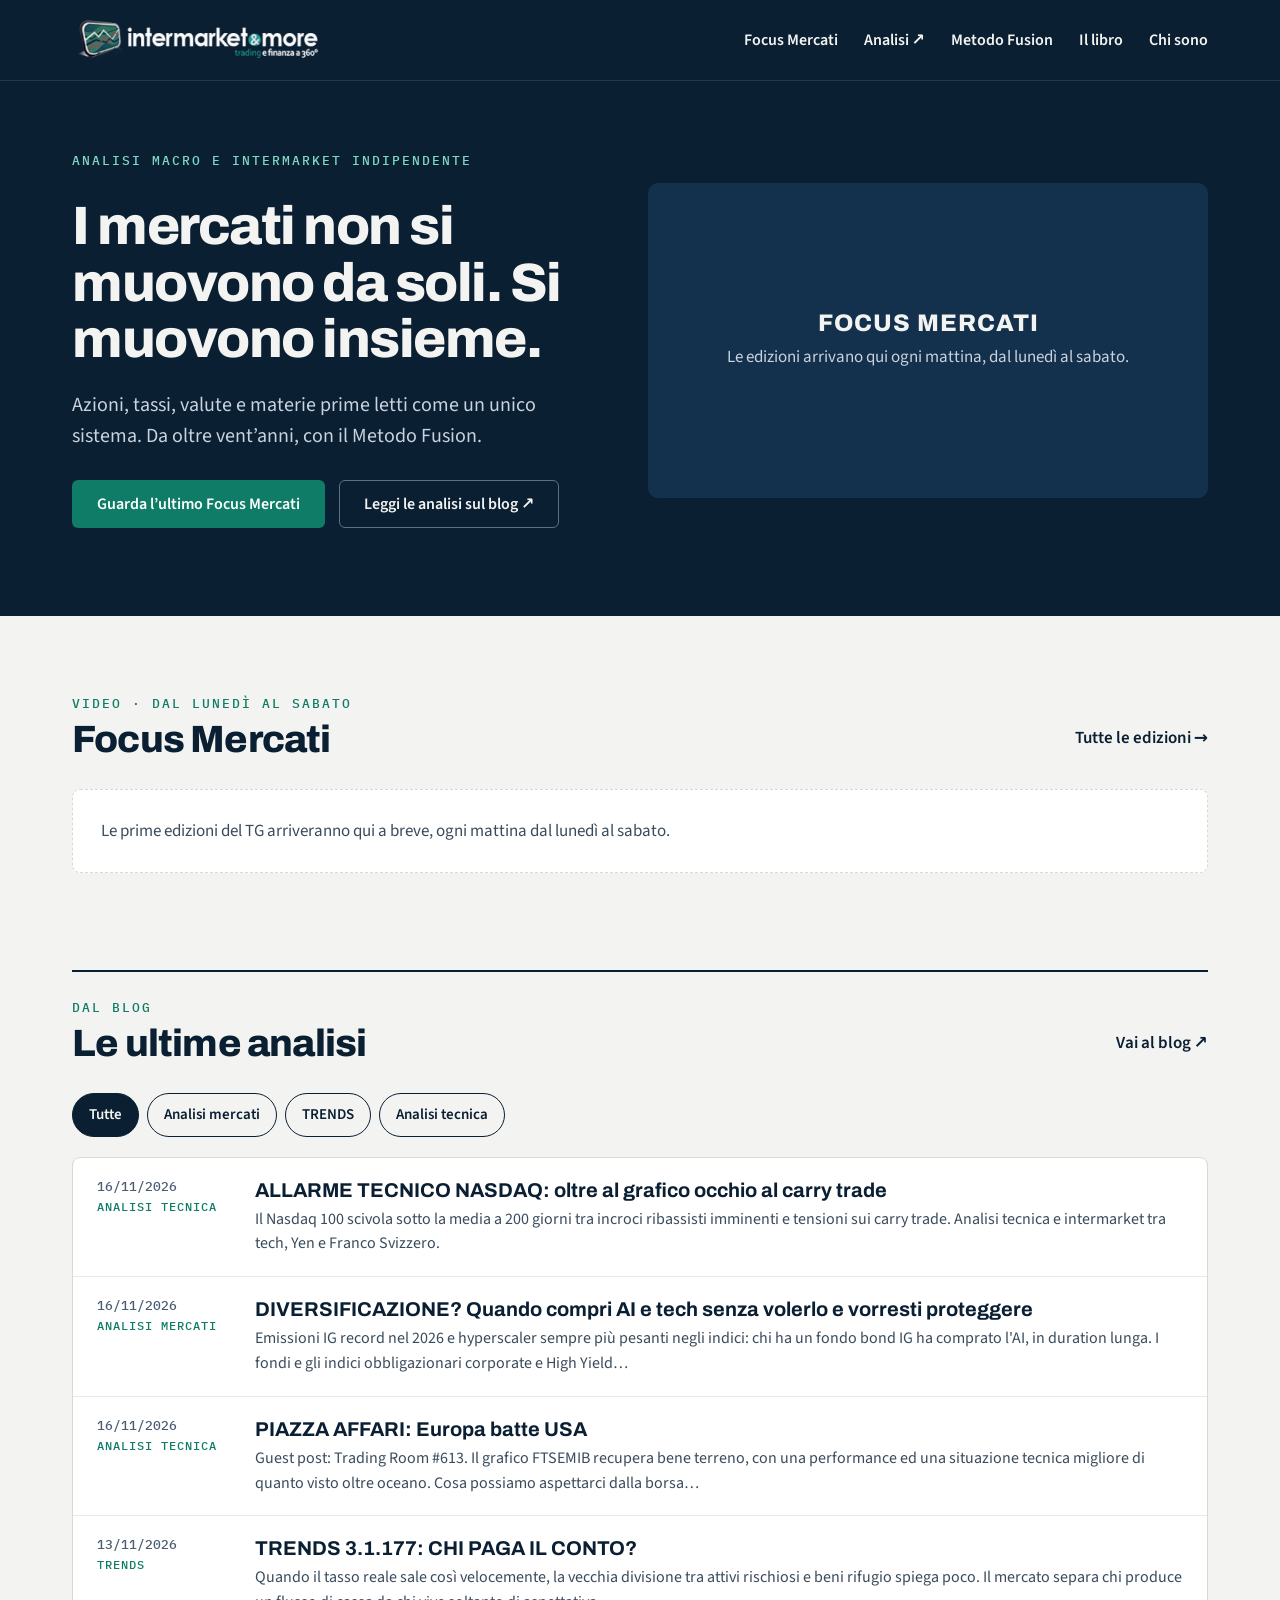
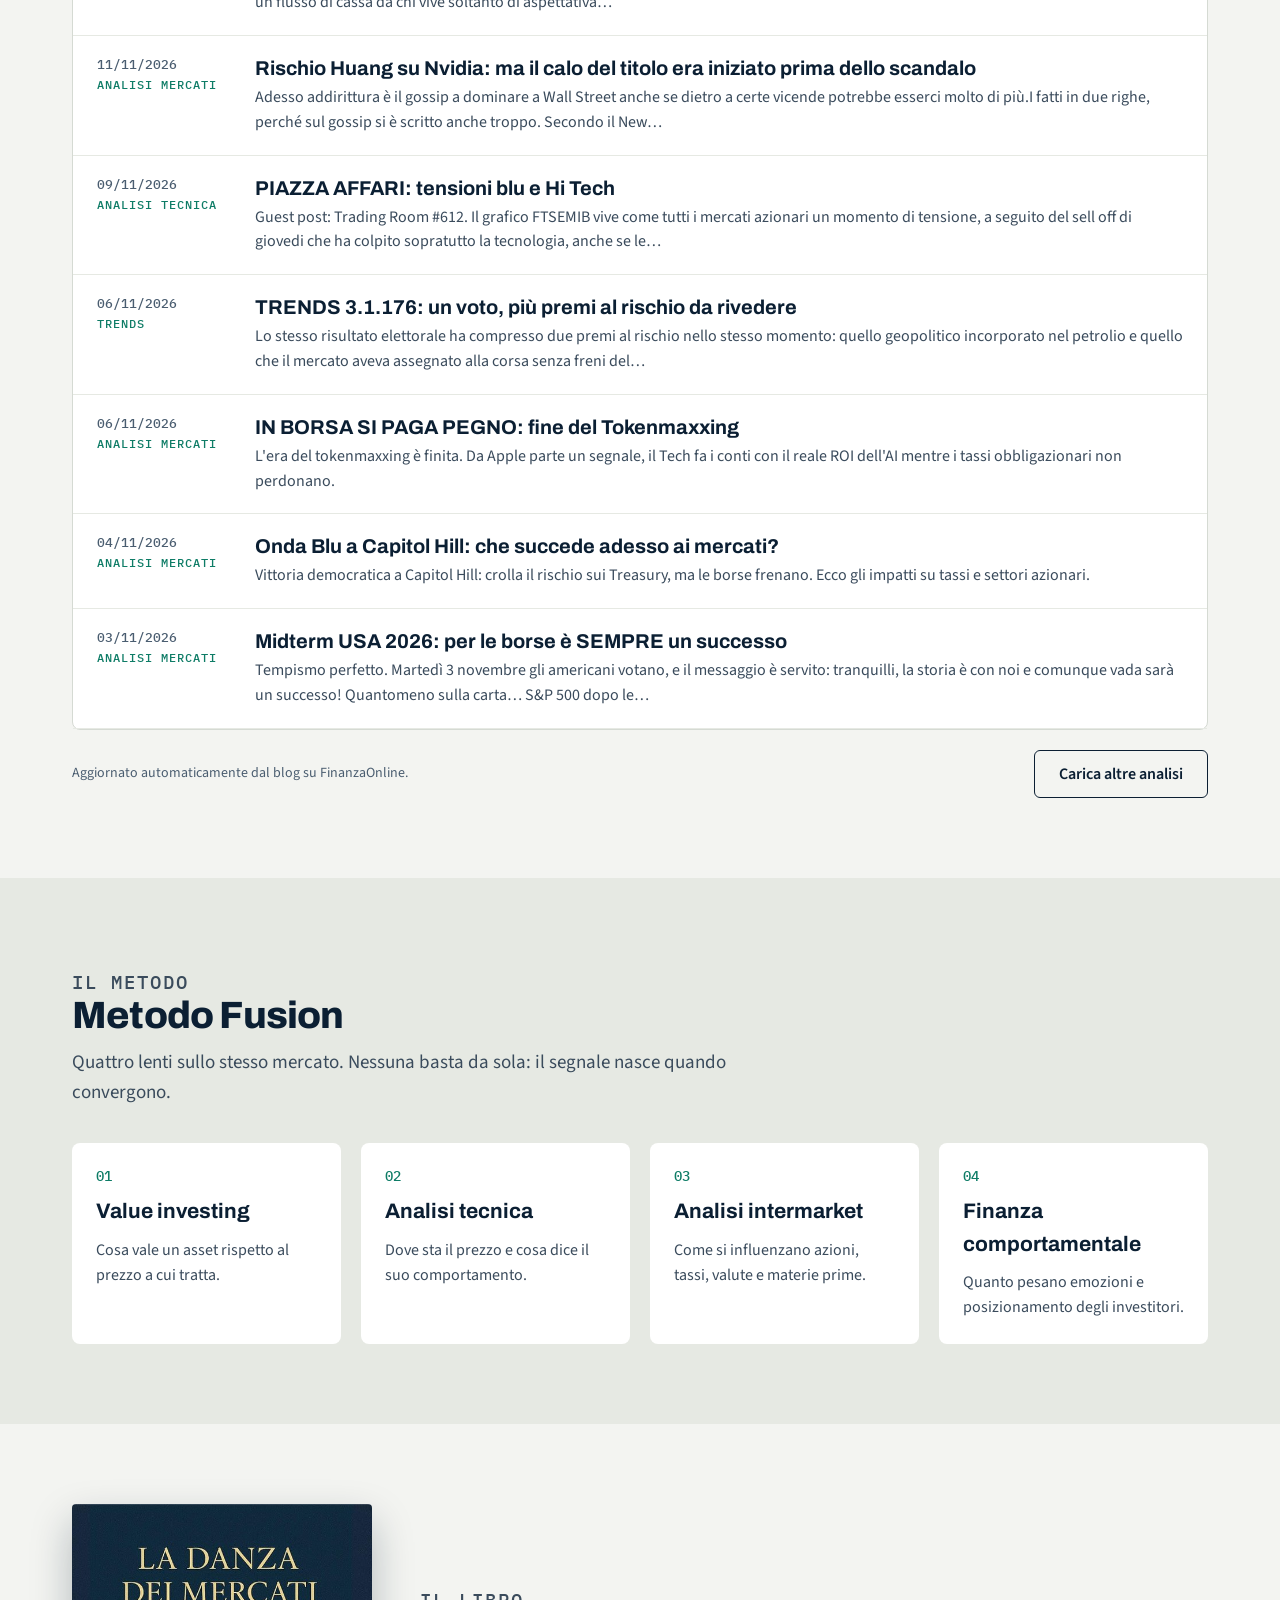
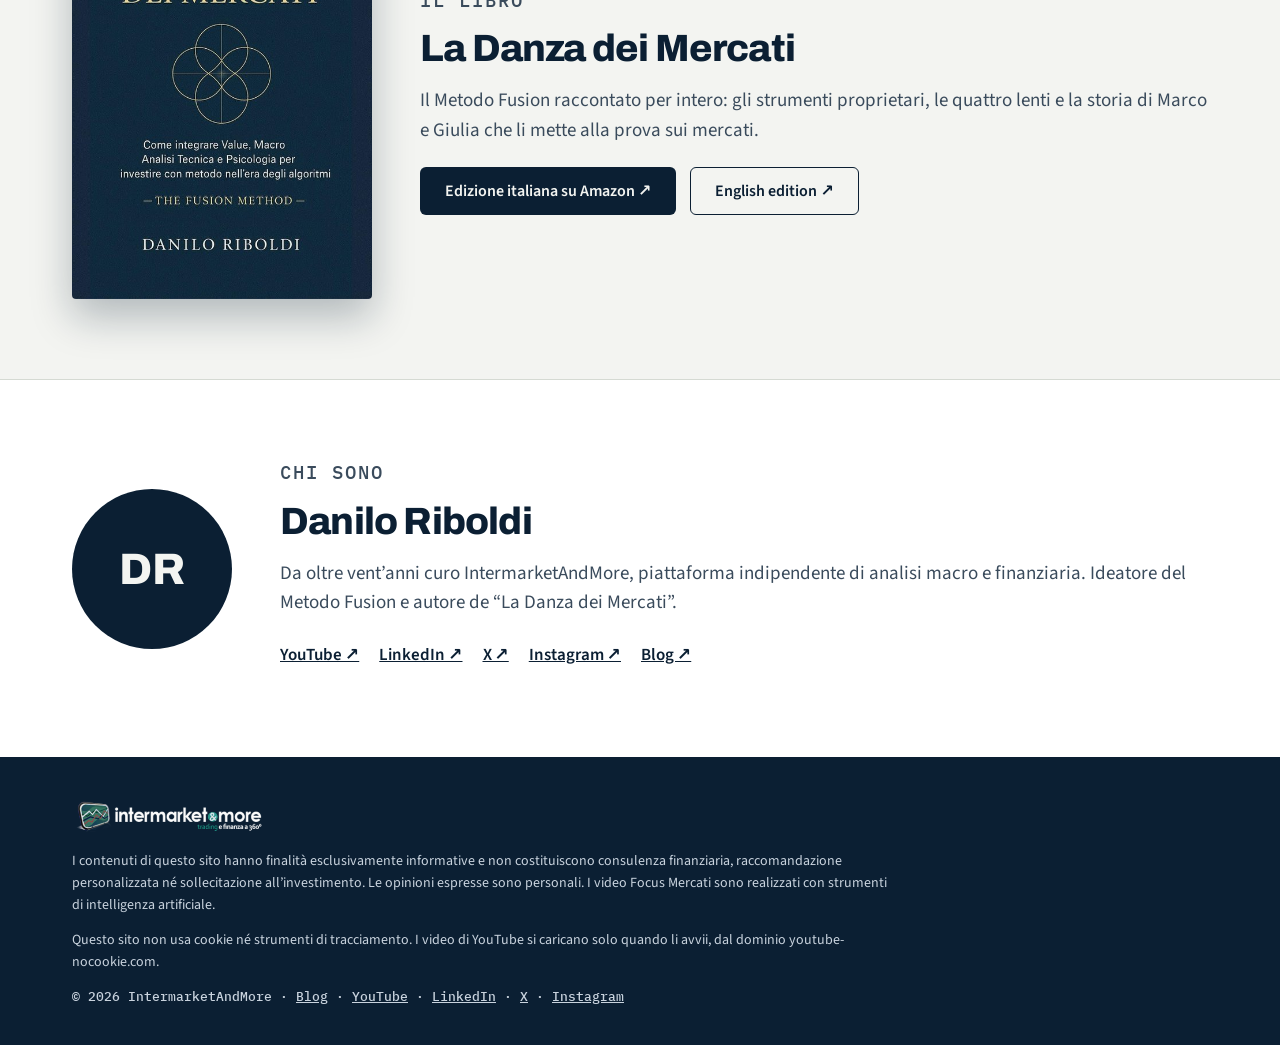
==== commit 58d184de: "Aggiornamento automatico del sito" ====
--- a/index.html
+++ b/index.html
@@ -42,7 +42,7 @@
 <div class="block-head top-rule"><div><p class="kicker">Dal blog</p><h2 id="blog-title">Le ultime analisi</h2></div>
 <a class="more" href="https://intermarketandmore.finanzaonline.com">Vai al blog ↗</a></div>
 <div class="filters" role="group" aria-label="Filtra per rubrica"><button class="pill" type="button" data-filter="all" aria-pressed="true">Tutte</button><button class="pill" type="button" data-filter="mercati" aria-pressed="false">Analisi mercati</button><button class="pill" type="button" data-filter="trends" aria-pressed="false">TRENDS</button><button class="pill" type="button" data-filter="tecnica" aria-pressed="false">Analisi tecnica</button></div>
-<div class="posts" id="posts"><a class="post" href="https://intermarketandmore.finanzaonline.com/trends-3-1-177-chi-paga-il-conto-101940.html" data-cat="trends"><div class="when"><time datetime="2026-11-13">13/11/2026</time><span>TRENDS</span></div><div class="what"><b>TRENDS 3.1.177: CHI PAGA IL CONTO?</b><span>Quando il tasso reale sale così velocemente, la vecchia divisione tra attivi rischiosi e beni rifugio spiega poco. Il mercato separa chi produce un flusso di cassa da chi vive soltanto di aspettativa…</span></div></a><a class="post" href="https://intermarketandmore.finanzaonline.com/rischio-huang-su-nvidia-ma-il-calo-del-titolo-era-iniziato-prima-dello-scandalo-101936.html" data-cat="mercati"><div class="when"><time datetime="2026-11-11">11/11/2026</time><span>Analisi mercati</span></div><div class="what"><b>Rischio Huang su Nvidia: ma il calo del titolo era iniziato prima dello scandalo</b><span>Adesso addirittura è il gossip a dominare a Wall Street anche se dietro a certe vicende potrebbe esserci molto di più.I fatti in due righe, perché sul gossip si è scritto anche troppo. Secondo il New…</span></div></a><a class="post" href="https://intermarketandmore.finanzaonline.com/piazza-affari-tensioni-blu-e-hi-tech-101933.html" data-cat="tecnica"><div class="when"><time datetime="2026-11-09">09/11/2026</time><span>Analisi tecnica</span></div><div class="what"><b>PIAZZA AFFARI: tensioni blu e Hi Tech</b><span>Guest post: Trading Room #612. Il grafico FTSEMIB vive come tutti i mercati azionari un momento di tensione, a seguito del sell off di giovedi che ha colpito sopratutto la tecnologia, anche se le…</span></div></a><a class="post" href="https://intermarketandmore.finanzaonline.com/trends-3-1-176-un-voto-piu-premi-al-rischio-da-rivedere-101928.html" data-cat="trends"><div class="when"><time datetime="2026-11-06">06/11/2026</time><span>TRENDS</span></div><div class="what"><b>TRENDS 3.1.176: un voto, più premi al rischio da rivedere</b><span>Lo stesso risultato elettorale ha compresso due premi al rischio nello stesso momento: quello geopolitico incorporato nel petrolio e quello che il mercato aveva assegnato alla corsa senza freni del…</span></div></a><a class="post" href="https://intermarketandmore.finanzaonline.com/in-borsa-si-paga-pegno-fine-del-tokenmaxxing-101920.html" data-cat="mercati"><div class="when"><time datetime="2026-11-06">06/11/2026</time><span>Analisi mercati</span></div><div class="what"><b>IN BORSA SI PAGA PEGNO: fine del Tokenmaxxing</b><span>L&#x27;era del tokenmaxxing è finita. Da Apple parte un segnale, il Tech fa i conti con il reale ROI dell&#x27;AI mentre i tassi obbligazionari non perdonano.</span></div></a><a class="post" href="https://intermarketandmore.finanzaonline.com/onda-blu-a-capitol-hill-che-succede-adesso-ai-mercati-101917.html" data-cat="mercati"><div class="when"><time datetime="2026-11-04">04/11/2026</time><span>Analisi mercati</span></div><div class="what"><b>Onda Blu a Capitol Hill: che succede adesso ai mercati?</b><span>Vittoria democratica a Capitol Hill: crolla il rischio sui Treasury, ma le borse frenano. Ecco gli impatti su tassi e settori azionari.</span></div></a><a class="post" href="https://intermarketandmore.finanzaonline.com/midterm-usa-2026-per-le-borse-e-sempre-un-successo-101910.html" data-cat="mercati"><div class="when"><time datetime="2026-11-03">03/11/2026</time><span>Analisi mercati</span></div><div class="what"><b>Midterm USA 2026: per le borse è SEMPRE un successo</b><span>Tempismo perfetto. Martedì 3 novembre gli americani votano, e il messaggio è servito: tranquilli, la storia è con noi e comunque vada sarà un successo! Quantomeno sulla carta… S&amp;P 500 dopo le…</span></div></a><a class="post" href="https://intermarketandmore.finanzaonline.com/midterm-usa-2026-ecco-come-stanno-in-realta-le-cose-101892.html" data-cat="mercati"><div class="when"><time datetime="2026-11-03">03/11/2026</time><span>Analisi mercati</span></div><div class="what"><b>Midterm USA 2026: ecco come stanno in REALTA’ le cose</b><span>C’è un copione logoro che le sale operative rispolverano puntualmente prima delle elezioni di metà mandato. Sembra quasi ad un calmante somministrato prima di coricarsi: non temete le urne, perché la…</span></div></a><a class="post" href="https://intermarketandmore.finanzaonline.com/piazza-affari-un-venerdi-nero-101907.html" data-cat="tecnica"><div class="when"><time datetime="2026-11-02">02/11/2026</time><span>Analisi tecnica</span></div><div class="what"><b>PIAZZA AFFARI: un venerdi nero</b><span>Guest post: Trading Room #611. Il grafico FTSEMIB vive come tutti i mercati azionari un momento di tensione, proprio in concomitanza del periodo che dovrebbe portarci il fatidico “Rally di Natale”…</span></div></a><a class="post" href="https://intermarketandmore.finanzaonline.com/la-settimana-in-cui-il-capex-ai-diventa-fatturato-101903.html" data-cat="mercati"><div class="when"><time datetime="2026-11-02">02/11/2026</time><span>Analisi mercati</span></div><div class="what"><b>La settimana in cui il capex AI diventa fatturato</b><span>Venerdì sera, ultima seduta di ottobre. Il Nasdaq chiude a -2,9%, la peggior giornata da inizio giugno. Intel perde il 28,6% in un colpo solo. L’S&amp;P 500 finisce a 7.580, sotto la media mobile a 100…</span></div></a><a class="post" href="https://intermarketandmore.finanzaonline.com/trends-3-1-175-quando-il-capex-si-fa-debito-101899.html" data-cat="trends"><div class="when"><time datetime="2026-10-30">30/10/2026</time><span>TRENDS</span></div><div class="what"><b>TRENDS 3.1.175: QUANDO IL CAPEX SI FA DEBITO</b><span>Per due anni il mercato ha chiesto all’intelligenza artificiale una cosa sola: quanto cresce. Questa settimana la domanda è cambiata. Chi la paga, con quale cassa, a quale tasso. Le risposte sono…</span></div></a><a class="post" href="https://intermarketandmore.finanzaonline.com/la-trappola-o-illusione-del-cassettista-101886.html" data-cat="mercati"><div class="when"><time datetime="2026-10-28">28/10/2026</time><span>Analisi mercati</span></div><div class="what"><b>LA TRAPPOLA (O ILLUSIONE) DEL CASSETTISTA</b><span>Un bond governativo che perde oltre il 50% dai massimi storici. Citofonare duration e maximum drawdown. Scopri i meccanismi occulti di duration e volatilità dietro il crollo dei BTP a 50 anni.</span></div></a><a class="post" href="https://intermarketandmore.finanzaonline.com/piazza-affari-ftsemib-sotto-la-media-mobile-200-101884.html" data-cat="tecnica"><div class="when"><time datetime="2026-10-26">26/10/2026</time><span>Analisi tecnica</span></div><div class="what"><b>PIAZZA AFFARI: FTSEMIB sotto la media mobile 200</b><span>Guest post: Trading Room #610. Il grafico FTSEMIB prende la strada ribassista e risulta evidente un’area supportiva importante con la MM 50 e su un supporto importante. Cosa possiamo aspettarci dalla…</span></div></a><a class="post" href="https://intermarketandmore.finanzaonline.com/trends-3-1-174-il-mondo-al-5-101879.html" data-cat="trends"><div class="when"><time datetime="2026-10-24">24/10/2026</time><span>TRENDS</span></div><div class="what"><b>TRENDS 3.1.174: IL MONDO AL 5%</b><span>Con il risk-free attorno al 5%, il mercato premia chi si autofinanzia e punisce chi ha bisogno di capitale esterno: Meta con il free cash flow negativo, i neocloud, la Francia, il BTP trascinato…</span></div></a><a class="post" href="https://intermarketandmore.finanzaonline.com/perche-wall-street-punisce-chi-investe-e-premia-chi-aspetta-101875.html" data-cat="mercati"><div class="when"><time datetime="2026-10-23">23/10/2026</time><span>Analisi mercati</span></div><div class="what"><b>Perche Wall Street punisce chi investe e premia chi aspetta</b><span>Tra ansia da Capex, trimestrali USA record punite e squeeze sui derivati: anatomia cinica di una correzione tech guidata dai market maker e dalla paura.</span></div></a><a class="post" href="https://intermarketandmore.finanzaonline.com/piazza-affari-la-situazione-si-complica-101872.html" data-cat="tecnica"><div class="when"><time datetime="2026-10-20">20/10/2026</time><span>Analisi tecnica</span></div><div class="what"><b>PIAZZA AFFARI: la situazione si complica</b><span>Guest post: Trading Room #609. Il grafico FTSEMIB resta impostato in fase correttiva in un momento che diventa topico con le trimestrali USA e le tensioni su tassi e debito delle società legate…</span></div></a><a class="post" href="https://intermarketandmore.finanzaonline.com/da-nvidia-a-coreweave-quando-il-capex-a-debito-fa-la-differenza-101868.html" data-cat="mercati"><div class="when"><time datetime="2026-10-19">19/10/2026</time><span>Analisi mercati</span></div><div class="what"><b>Da Nvidia a CoreWeave: quando il capex a debito fa la differenza</b><span>Il mercato si sveglia dall&#x27;illusione dell&#x27;AI a costo zero. Tra crolli dei neocloud, bond CoreWeave a rendimenti distressed e spread in allerta, ecco i veri rischi.</span></div></a><a class="post" href="https://intermarketandmore.finanzaonline.com/trends-3-1-173-la-parola-passa-al-rischio-di-credito-101861.html" data-cat="trends"><div class="when"><time datetime="2026-10-17">17/10/2026</time><span>TRENDS</span></div><div class="what"><b>TRENDS 3.1.173: LA PAROLA PASSA AL RISCHIO DI CREDITO</b><span>Il filo comune è uno solo. Il mercato sta prezzando un rischio di credito endogeno: nasce dall’incrocio tra un costo del capitale strutturalmente più alto e un ciclo di investimento finanziato sempre…</span></div></a><a class="post" href="https://intermarketandmore.finanzaonline.com/piazza-affari-grafico-ftsemib-in-debolezza-101857.html" data-cat="tecnica"><div class="when"><time datetime="2026-10-12">12/10/2026</time><span>Analisi tecnica</span></div><div class="what"><b>PIAZZA AFFARI: Grafico FTSEMIB in debolezza</b><span>Guest post: Trading Room #608. Il grafico FTSEMIB resta in una fase di debolezza, la rottura della media mobile 21 preoccupa (su scala weekly) ma positiva la tenuta della 200 giorni daily. Cosa…</span></div></a><a class="post" href="https://intermarketandmore.finanzaonline.com/il-paradosso-perche-tassi-e-debito-non-abbattono-la-borsa-101846.html" data-cat="mercati"><div class="when"><time datetime="2026-10-12">12/10/2026</time><span>Analisi mercati</span></div><div class="what"><b>IL PARADOSSO: PERCHE’ TASSI E DEBITO NON ABBATTONO LA BORSA</b><span>Le Big Tech si indebitano ignorando il costo del denaro. Un&#x27;analisi intermarket sul paradosso in cui una crescita iperbolica annienta la gravità dei tassi.</span></div></a><a class="post" href="https://intermarketandmore.finanzaonline.com/trends-3-1-172-i-tassi-non-sono-un-problema-101853.html" data-cat="trends"><div class="when"><time datetime="2026-10-09">09/10/2026</time><span>TRENDS</span></div><div class="what"><b>TRENDS 3.1.172: I TASSI NON SONO UN PROBLEMA!</b><span>Il mercato obbligazionario resta protagonista assieme alla resilienza del mercato azionario che continua a crescere, ma c’è un motivo molto difendibile a sostegno della tesi. Intanto però a breve si…</span></div></a><a class="post" href="https://intermarketandmore.finanzaonline.com/bce-alert-frenata-sul-trend-restrittivo-dei-tassi-di-interesse-101842.html" data-cat="mercati"><div class="when"><time datetime="2026-10-09">09/10/2026</time><span>Analisi mercati</span></div><div class="what"><b>BCE ALERT: FRENATA sul trend restrittivo dei TASSI di INTERESSE</b><span>L&#x27;inflazione headline torna a mordere al 3,8% mentre la core si ferma al 2,5%. La BCE è in trappola tra tassi alti, debito insostenibile e crescita asfittica.</span></div></a><a class="post" href="https://intermarketandmore.finanzaonline.com/bond-sotto-pressione-hedge-fund-in-action-101836.html" data-cat="mercati"><div class="when"><time datetime="2026-10-08">08/10/2026</time><span>Analisi mercati</span></div><div class="what"><b>BOND SOTTO PRESSIONE: HEDGE FUND IN ACTION!</b><span>Tanto tuono che piovve e alla fine è tornata quella cosa che sembrava accantonata. Sembrava perché la storia insegna, i cicli si ripetono e quindi era solo una questione di tempo. Ovviamente parlo…</span></div></a><a class="post" href="https://intermarketandmore.finanzaonline.com/la-grande-illusione-del-rally-101825.html" data-cat="mercati"><div class="when"><time datetime="2026-10-06">06/10/2026</time><span>Analisi mercati</span></div><div class="what"><b>LA GRANDE ILLUSIONE DEL RALLY</b><span>Aprite un qualsiasi terminale finanziario, guardate il grafico dell’S&amp;P 500 tradizionale e avrete la netta sensazione che il sistema economico stia vivendo una nuova epoca d’oro priva di ostacoli. Ma…</span></div></a><a class="post" href="https://intermarketandmore.finanzaonline.com/prezzo-del-petrolio-il-vero-costo-del-barile-101816.html" data-cat="mercati"><div class="when"><time datetime="2026-10-05">05/10/2026</time><span>Analisi mercati</span></div><div class="what"><b>PREZZO DEL PETROLIO: IL VERO COSTO DEL BARILE</b><span>Prezzo del petrolio: il Brent dice 102 dollari, il barile fisico oltre 120. I noli delle petroliere a 1 milione al giorno riscrivono il costo vero. E la curva backwardation dice tutto.</span></div></a><a class="post" href="https://intermarketandmore.finanzaonline.com/trends-3-1-171-il-prezzo-del-tempo-101812.html" data-cat="trends"><div class="when"><time datetime="2026-10-04">04/10/2026</time><span>TRENDS</span></div><div class="what"><b>TRENDS 3.1.171: IL PREZZO DEL TEMPO</b><span>Il mercato obbligazionario ha smesso di prezzare la prossima mossa delle banche centrali e ha cominciato a prezzare il costo della durata, cioè quanto costa prestare a lungo a Stati che finanziano…</span></div></a><a class="post" href="https://intermarketandmore.finanzaonline.com/ipo-anthropic-tutto-quello-che-bisogna-sapere-101807.html" data-cat="mercati"><div class="when"><time datetime="2026-09-30">30/09/2026</time><span>Analisi mercati</span></div><div class="what"><b>IPO Anthropic: tutto quello che bisogna sapere!</b><span>IPO Anthropic: 34 dei 42 miliardi di perdita non sono cassa. I 518 miliardi di impegni in compute invece sì. Ecco dove sta il rischio vero.</span></div></a><a class="post" href="https://intermarketandmore.finanzaonline.com/buyback-nvidia-da-record-proprio-quando-il-premio-al-rischio-e-sparito-101800.html" data-cat="mercati"><div class="when"><time datetime="2026-09-29">29/09/2026</time><span>Analisi mercati</span></div><div class="what"><b>Buyback Nvidia da record  proprio quando il premio al rischio è sparito</b><span>Nvidia lancia un buyback record mentre i Treasury rendono più degli utili azionari. Analisi del premio al rischio azzerato e del corto circuito AI.</span></div></a><a class="post" href="https://intermarketandmore.finanzaonline.com/piazza-affari-europa-che-arranca-101798.html" data-cat="tecnica"><div class="when"><time datetime="2026-09-28">28/09/2026</time><span>Analisi tecnica</span></div><div class="what"><b>PIAZZA AFFARI: Europa che arranca</b><span>Guest post: Trading Room #607. Il grafico FTSEMIB resta in una fase non proprio entusiasmante. Cosa possiamo aspettarci dalla borsa italiana per la prossima settimana? Tra i vari titoli occhio a…</span></div></a><a class="post" href="https://intermarketandmore.finanzaonline.com/trends-3-1-170-cambio-di-motore-101793.html" data-cat="trends"><div class="when"><time datetime="2026-09-26">26/09/2026</time><span>TRENDS</span></div><div class="what"><b>TRENDS 3.1.170: CAMBIO DI MOTORE</b><span>Non è più soltanto lo shock d’offerta della guerra con l’Iran. È la domanda. Un’economia americana che accelera, davanti a una banca centrale che uno shock d’offerta poteva ancora lasciarlo passare…</span></div></a><a class="post" href="https://intermarketandmore.finanzaonline.com/365-000-000-000-000-e-il-superciclo-head-101785.html" data-cat="mercati"><div class="when"><time datetime="2026-09-25">25/09/2026</time><span>Analisi mercati</span></div><div class="what"><b>365.000.000.000.000 e il superciclo HEAD</b><span>Il debito globale tocca 365mila miliardi e la spesa per interessi divora il futuro. L&#x27;inflazione è solo un anestetico: scopri i veri rischi per i mercati.</span></div></a><a class="post" href="https://intermarketandmore.finanzaonline.com/il-silenzio-dei-compratori-in-ultima-istanza-101780.html" data-cat="mercati"><div class="when"><time datetime="2026-09-25">25/09/2026</time><span>Analisi mercati</span></div><div class="what"><b>IL SILENZIO DEI COMPRATORI IN ULTIMA ISTANZA</b><span>La storica correlazione tra S&amp;P 500 e buyback si è spezzata. Tra tassi alti e spese per l&#x27;AI, le aziende smettono di ricomprare azioni: ecco perché il rally azionario corre un grave rischio.</span></div></a><a class="post" href="https://intermarketandmore.finanzaonline.com/the-big-trap-101772.html" data-cat="mercati"><div class="when"><time datetime="2026-09-23">23/09/2026</time><span>Analisi mercati</span></div><div class="what"><b>THE BIG TRAP</b><span>L&#x27;Intelligenza Artificiale promette miracoli ma il PIL USA stagna rispetto all&#x27;era Dotcom. Analisi intermarket tra bolla AI, dazi e deficit record.</span></div></a><a class="post" href="https://intermarketandmore.finanzaonline.com/piazza-affari-7-101761.html" data-cat="tecnica"><div class="when"><time datetime="2026-09-21">21/09/2026</time><span>Analisi tecnica</span></div><div class="what"><b>PIAZZA AFFARI: situazione più incerta di quanto sembri</b><span>Guest post: Trading Room #606. Il grafico FTSEMIB resta in trading range ma sottolinea il fatto che il momento è complesso. Cosa possiamo aspettarci dalla borsa italiana per la prossima settimana?…</span></div></a><a class="post" href="https://intermarketandmore.finanzaonline.com/trends-3-1-168-tassi-che-affondano-una-certa-fiducia-101755.html" data-cat="trends"><div class="when"><time datetime="2026-09-18">18/09/2026</time><span>TRENDS</span></div><div class="what"><b>TRENDS 3.1.169: TASSI CHE AFFONDANO UNA CERTA FIDUCIA</b><span>In otto giorni tre delle principali banche centrali del mondo hanno alzato i tassi. La BCE il 10 settembre, la Federal Reserve mercoledì, la Banca del Giappone venerdì. Una stretta sincronizzata che…</span></div></a><a class="post" href="https://intermarketandmore.finanzaonline.com/intermarket-i-tassi-salgono-e-che-faranno-le-borse-101750.html" data-cat="mercati"><div class="when"><time datetime="2026-09-18">18/09/2026</time><span>Analisi mercati</span></div><div class="what"><b>INTERMARKET: i tassi salgono e che faranno le borse?</b><span>Le azioni salgono con l&#x27;AI, ma il petrolio alle stelle e i Treasury al 5% lanciano un allarme. Scopri l&#x27;analisi intermarket e i veri rischi per il mercato azionario.</span></div></a><a class="post" href="https://intermarketandmore.finanzaonline.com/fomc-warsh-e-la-curva-che-non-perdona-101742.html" data-cat="mercati"><div class="when"><time datetime="2026-09-16">16/09/2026</time><span>Analisi mercati</span></div><div class="what"><b>FOMC, Warsh e la curva che non perdona</b><span>La Fed alza i tassi al 3,75-4% e Warsh nega condizioni restrittive. Cosa dicono dot plot, curva e petrolio su ottobre e dicembre.</span></div></a><a class="post" href="https://intermarketandmore.finanzaonline.com/piazza-affari-tensioni-in-action-101739.html" data-cat="tecnica"><div class="when"><time datetime="2026-09-14">14/09/2026</time><span>Analisi tecnica</span></div><div class="what"><b>PIAZZA AFFARI: tensioni in action</b><span>Guest post: Trading Room #605. Il grafico FTSEMIB ha recuperato bene ma il momento è complesso. Ricomincia l’analisi weekly. Cosa possiamo aspettarci dalla borsa italiana per la prossima settimana?…</span></div></a><a class="post" href="https://intermarketandmore.finanzaonline.com/trends-3-1-168-fine-della-copertura-101733.html" data-cat="trends"><div class="when"><time datetime="2026-09-11">11/09/2026</time><span>TRENDS</span></div><div class="what"><b>TRENDS 3.1.168: FINE DELLA COPERTURA</b><span>La settimana è stata dominata da uno shock energetico: il Brent ha guadagnato quasi il 9% superando i 100 $, spinto dall’escalation nel Golfo Persico e dal crollo dei transiti nello Stretto di…</span></div></a><a class="post" href="https://intermarketandmore.finanzaonline.com/cesi-e-ny-fed-recession-model-lillusione-del-miracolo-europeo-e-la-trappola-di-pechino-101728.html" data-cat="mercati"><div class="when"><time datetime="2026-09-10">10/09/2026</time><span>Analisi mercati</span></div><div class="what"><b>CESI e NY Fed Recession Model: L’Illusione del Miracolo Europeo e la Trappola di Pechino</b><span>Guardare il mercato oggi significa assistere alla solita, stancante recita di fine ciclo. Il consensus brancola nel buio, scambiando le rimbalzate d’orgoglio statistiche per riprese strutturali…</span></div></a><a class="post" href="https://intermarketandmore.finanzaonline.com/la-guerra-dei-tassi-trump-chiama-il-taglio-il-mercato-sconta-il-rialzo-101721.html" data-cat="mercati"><div class="when"><time datetime="2026-09-08">08/09/2026</time><span>Analisi mercati</span></div><div class="what"><b>LA GUERRA DEI TASSI: Trump chiama il taglio, il mercato sconta il rialzo</b><span>Quando si parla di tassi di interesse, bisogna sempre buttare un occhio molto attento ai dati sul mercato del lavoro USA: ed ecco che venerdì mattina, otto e mezza a New York, esce il numero che…</span></div></a><a class="post" href="https://intermarketandmore.finanzaonline.com/piazza-affari-restart-3-101718.html" data-cat="tecnica"><div class="when"><time datetime="2026-09-07">07/09/2026</time><span>Analisi tecnica</span></div><div class="what"><b>PIAZZA AFFARI: restart!</b><span>Guest post: Trading Room #604. Il grafico FTSEMIB ci ha regalato una settimana tranquilla. Ricomincia l’analisi weekly. Cosa possiamo aspettarci dalla borsa italiana per la prossima settimana? Tra i…</span></div></a><a class="post" href="https://intermarketandmore.finanzaonline.com/trends-3-1-167-repricing-globale-in-atto-101714.html" data-cat="trends"><div class="when"><time datetime="2026-09-05">05/09/2026</time><span>TRENDS</span></div><div class="what"><b>TRENDS 3.1.167: REPRICING GLOBALE IN ATTO</b><span>Il repricing globale non è un evento di svalutazione monetaria ma di stretta, e questo spiega quattro anomalie simultanee: petrolio +8% con l’oro fermo, payroll forti con le azioni in calo…</span></div></a><a class="post" href="https://intermarketandmore.finanzaonline.com/fed-e-inflazione-la-realta-di-jackson-hole-che-spaventa-i-mercati-101706.html" data-cat="mercati"><div class="when"><time datetime="2026-09-02">02/09/2026</time><span>Analisi mercati</span></div><div class="what"><b>FED e Inflazione: la Realtà di Jackson Hole che Spaventa i Mercati</b><span>Il consenso finanziario ama farsi raccontare le favole della buonanotte. Siamo onesti. Per settimane i gestori hanno cullato il sogno di un ammorbidimento monetario imminente, raccontandosi che la…</span></div></a><a class="post" href="https://intermarketandmore.finanzaonline.com/insider-trading-alla-casa-bianca-101700.html" data-cat="mercati"><div class="when"><time datetime="2026-08-31">31/08/2026</time><span>Analisi mercati</span></div><div class="what"><b>Insider Trading alla Casa Bianca!</b><span>Il problema non è quanto ha guadagnato Trump. Il problema è: che cosa sapeva quando ha comprato?</span></div></a><a class="post" href="https://intermarketandmore.finanzaonline.com/trends-3-1-166-la-cessione-storica-101691.html" data-cat="trends"><div class="when"><time datetime="2026-08-29">29/08/2026</time><span>TRENDS</span></div><div class="what"><b>TRENDS 3.1.166: LA CESSIONE STORICA</b><span>Warsh a Jackson Hole rinuncia alla forward guidance e alla funzione di reazione: la Fed si sfila dal ruolo di gestore della volatilità. Nove giorni prima il Tesoro aveva fatto l’opposto. Il put non è…</span></div></a><a class="post" href="https://intermarketandmore.finanzaonline.com/shock-da-jackson-hole-nuovi-rialzi-dei-tassi-in-arrivo-101687.html" data-cat="mercati"><div class="when"><time datetime="2026-08-28">28/08/2026</time><span>Analisi mercati</span></div><div class="what"><b>Shock da Jackson Hole: nuovi rialzi dei tassi in arrivo?</b><span>Il discorso pronunciato a Jackson Hole da Kevin Warsh ha il sapore di un bicchiere d’acqua gelata in piena notte. L’ex governatore ed esperto di dinamiche monetarie ha messo in chiaro le cose: la…</span></div></a><a class="post" href="https://intermarketandmore.finanzaonline.com/101678-101678.html" data-cat="mercati"><div class="when"><time datetime="2026-08-27">27/08/2026</time><span>Analisi mercati</span></div><div class="what"><b>Debito USA al 175% del PIL e Deficit stabilmente al 5%: ma non è che si finisce contro un MURO?</b><span>Il debito USA sfiora il 100% del PIL e Druckenmiller lancia l&#x27;allarme sul deficit. Scopri l&#x27;analisi intermarket sui tassi &quot;higher for longer&quot; e come proteggerti.</span></div></a><a class="post" href="https://intermarketandmore.finanzaonline.com/disinversione-cosa-ci-raccontano-i-tassi-di-interesse-101666.html" data-cat="mercati"><div class="when"><time datetime="2026-08-26">26/08/2026</time><span>Analisi mercati</span></div><div class="what"><b>DISINVERSIONE: cosa ci raccontano i tassi di interesse</b><span>Il mercato ha una memoria corta, ma la matematica dei rendimenti non perdona e ci racconta un’altra storia. Negli ultimi mesi, abbiamo assistito a uno dei fenomeni tecnici e macroeconomici più…</span></div></a><a class="post" href="https://intermarketandmore.finanzaonline.com/brent-alle-stelle-in-realta-non-e-cosi-101657.html" data-cat="mercati"><div class="when"><time datetime="2026-08-25">25/08/2026</time><span>Analisi mercati</span></div><div class="what"><b>BRENT ALLE STELLE? In realtà NON è così</b><span>Guardi il prezzo del Brent e pensi sia alto? Errore grave. Depurato dall&#x27;inflazione USA, il petrolio reale è ai livelli di cinquant&#x27;anni fa. Ecco la verità che la finanza mainstream non ti dice.</span></div></a><a class="post" href="https://intermarketandmore.finanzaonline.com/il-bazooka-che-spara-a-salve-101654.html" data-cat="mercati"><div class="when"><time datetime="2026-08-24">24/08/2026</time><span>Analisi mercati</span></div><div class="what"><b>IL BAZOOKA CHE SPARA A SALVE</b><span>Il buyback del Tesoro USA doveva calmare i rendimenti. È durato 48 ore. Ma oro e bitcoin corrono lo stesso: ecco cosa stanno prezzando davvero.</span></div></a><a class="post" href="https://intermarketandmore.finanzaonline.com/trends-3-1-165-qui-si-fa-la-storia-101649.html" data-cat="trends"><div class="when"><time datetime="2026-08-21">21/08/2026</time><span>TRENDS</span></div><div class="what"><b>TRENDS 3.1.165: QUI SI FA LA STORIA</b><span>Se i mercati vi sembrano tutto sommato stabili e tranquilli, allora significa che non avete la percezione di cosa sta capitando. Per esempio vi siete resi conto che il tratto lungo della curva tassi…</span></div></a><a class="post" href="https://intermarketandmore.finanzaonline.com/outlook-2026-cosa-dicono-davvero-i-segnali-dellanalisi-intermarket-101642.html" data-cat="mercati"><div class="when"><time datetime="2026-08-20">20/08/2026</time><span>Analisi mercati</span></div><div class="what"><b>Outlook 2026: Cosa dicono davvero i segnali dell’Analisi Intermarket</b><span>Gli analisti a Wall Street rialzi per le azioni nel 2026. Analisi Intermarket e finanza comportamentale per valutare i rischi reali di una value trap.</span></div></a><a class="post" href="https://intermarketandmore.finanzaonline.com/sp500-e-il-fantasma-del-2000-101632.html" data-cat="tecnica"><div class="when"><time datetime="2026-08-19">19/08/2026</time><span>Analisi tecnica</span></div><div class="what"><b>SP500 E IL FANTASMA DEL 2000</b><span>L&#x27;S&amp;P 500 ripercorrerà il crollo Dot-Com del 2000 fino a 3.960 punti? Smontiamo la banalità narrativa con l&#x27;analisi dei numeri e dei bilanci reali. Anche se il CAPE Ratio chiama una necessaria…</span></div></a><a class="post" href="https://intermarketandmore.finanzaonline.com/stress-test-equity-non-e-quello-che-pensi-101627.html" data-cat="mercati"><div class="when"><time datetime="2026-08-18">18/08/2026</time><span>Analisi mercati</span></div><div class="what"><b>STRESS TEST EQUITY. NON È QUELLO CHE PENSI</b><span>Il Treasury a 30 anni tocca il 5,3%, l&#x27;oro non risponde più alla paura, la Fed di Warsh gioca al buio: l&#x27;equity sta ignorando lo stress test vero.</span></div></a><a class="post" href="https://intermarketandmore.finanzaonline.com/il-60-40-non-e-rotto-e-tornato-normale-101619.html" data-cat="mercati"><div class="when"><time datetime="2026-08-12">12/08/2026</time><span>Analisi mercati</span></div><div class="what"><b>IL 60/40 NON È ROTTO. È TORNATO NORMALE</b><span>Il portafoglio 60/40 non protegge più: correlazione azioni bond positiva, debito USA verso il 175% del PIL e rischio AI dentro i bond.</span></div></a><a class="post" href="https://intermarketandmore.finanzaonline.com/ottantacinque-milioni-di-dollari-allora-il-conto-dellai-reale-101612.html" data-cat="mercati"><div class="when"><time datetime="2026-08-10">10/08/2026</time><span>Analisi mercati</span></div><div class="what"><b>Ottantacinque milioni di dollari all’ora: il conto dell’AI reale</b><span>Da qualche parte in Virginia un data center beve elettricità come un idrovoro beve acqua di fiume. Non lo vedi, non lo senti. Ma il contatore gira. Ottantacinque milioni di dollari all’ora, secondo i…</span></div></a><a class="post" href="https://intermarketandmore.finanzaonline.com/borse-ai-massimi-ma-rally-fragile-i-segnali-intermarket-che-anticipano-una-correzione-101606.html" data-cat="mercati"><div class="when"><time datetime="2026-08-06">06/08/2026</time><span>Analisi mercati</span></div><div class="what"><b>Borse ai massimi ma rally fragile? I segnali intermarket che anticipano una correzione</b><span>PIL nominale USA all&#x27;8%, S&amp;P 500 ai massimi, ma il mercato obbligazionario teme il surriscaldamento. I segnali intermarket da guardare prima della prossima correzione.</span></div></a><a class="post" href="https://intermarketandmore.finanzaonline.com/piazza-affari-il-mercato-regge-101604.html" data-cat="tecnica"><div class="when"><time datetime="2026-08-03">03/08/2026</time><span>Analisi tecnica</span></div><div class="what"><b>PIAZZA AFFARI: il mercato regge</b><span>Guest post: Trading Room #603. Il grafico FTSEMIB malgrado tutto regge anche se non risulta netta una direzionalità,Cosa possiamo aspettarci dalla borsa italiana per la prossima settimana? Tra i vari…</span></div></a><a class="post" href="https://intermarketandmore.finanzaonline.com/keep-calm-and-enjoy-your-holidays-3-101602.html" data-cat="mercati"><div class="when"><time datetime="2026-08-01">01/08/2026</time><span>Analisi mercati</span></div><div class="what"><b>KEEP CALM and enjoy your Holidays</b><span>PRENDIAMOCI UNA PAUSA. Fermiamoci un attimo. E ricarichiamo le batterie. L’autunno di certo sarà rovente. Buone vacanze a tutti.</span></div></a><a class="post" href="https://intermarketandmore.finanzaonline.com/fed-ferma-mercati-no-kevin-warsh-e-la-spaccatura-di-wall-street-101596.html" data-cat="mercati"><div class="when"><time datetime="2026-07-30">30/07/2026</time><span>Analisi mercati</span></div><div class="what"><b>Fed ferma, mercati no: Kevin Warsh e la spaccatura di Wall Street</b><span>FOMC in action. Fed ferma al 3,50-3,75% ma spaccata su tre voti. Rendimenti ai massimi, CDS Oracle da record: la leva sul capex AI comincia a far paura.</span></div></a><a class="post" href="https://intermarketandmore.finanzaonline.com/cds-big-tech-in-allargamento-quando-lintelligenza-artificiale-vive-a-debito-101590.html" data-cat="mercati"><div class="when"><time datetime="2026-07-30">30/07/2026</time><span>Analisi mercati</span></div><div class="what"><b>CDS Big Tech in allargamento: quando l’Intelligenza Artificiale vive a debito</b><span>Gli spread CDS sui nomi dell&#x27;IA si allargano. Tra Capex record sostenuto da debito e rendimenti sotto pressione, il mercato del credito scopre le prime crepe dell&#x27;Intelligenza Artificiale.</span></div></a><a class="post" href="https://intermarketandmore.finanzaonline.com/correlazione-magica-tassi-reali-e-forward-price-earning-analisi-e-scenari-101586.html" data-cat="mercati"><div class="when"><time datetime="2026-07-29">29/07/2026</time><span>Analisi mercati</span></div><div class="what"><b>CORRELAZIONE MAGICA: tassi reali e forward price earning. Analisi e scenari.</b><span>Tassi reali al top dal 2008, forward Price Earning sopra media: la correlazione regge solo grazie agli utili trimestrali record. Fino a quando?</span></div></a><a class="post" href="https://intermarketandmore.finanzaonline.com/warsh-tassi-reali-e-oro-la-fine-di-un-mito-101580.html" data-cat="mercati"><div class="when"><time datetime="2026-07-28">28/07/2026</time><span>Analisi mercati</span></div><div class="what"><b>Warsh, tassi reali e oro: la fine di un mito</b><span>Oro e massa monetaria globale hanno smesso di camminare insieme. Tassi reali, dollaro forte e la svolta hawkish di Warsh spiegano un decoupling che nasconde più di un semplice ribasso.</span></div></a><a class="post" href="https://intermarketandmore.finanzaonline.com/trends-3-1-164-il-prezzo-del-tempo-101576.html" data-cat="trends"><div class="when"><time datetime="2026-07-25">25/07/2026</time><span>TRENDS</span></div><div class="what"><b>TRENDS 3.1.164: IL PREZZO DEL TEMPO</b><span>Ci sono settimane in cui i mercati si muovono, e settimane in cui cambia l’unità di misura con cui li si guarda. Questa è stata la seconda cosa. Questa settimana sulla carta abbiamo avuto quattro…</span></div></a><a class="post" href="https://intermarketandmore.finanzaonline.com/brent-hormuz-e-trimestrali-tech-la-compiacenza-di-wall-street-101570.html" data-cat="mercati"><div class="when"><time datetime="2026-07-22">22/07/2026</time><span>Analisi mercati</span></div><div class="what"><b>Brent, Hormuz e trimestrali tech: la compiacenza di Wall Street</b><span>Petrolio ai massimi, Fed di Warsh sempre più falco, azionario in rally: tre segnali che raccontano storie opposte. Chi ha davvero ragione?</span></div></a><a class="post" href="https://intermarketandmore.finanzaonline.com/crollo-semiconduttori-e-kimi-k3-la-verita-sul-rischio-open-source-cinese-101566.html" data-cat="mercati"><div class="when"><time datetime="2026-07-20">20/07/2026</time><span>Analisi mercati</span></div><div class="what"><b>Crollo semiconduttori e Kimi K3: la verità sul rischio open source cinese</b><span>Il crollo dello S&amp;P 500 guidato dai chipmaker svela la fragilita della concentrazione degli indici. Kimi K3 e l&#x27;open-source cinese minacciano Wall Street: ecco la verita oltre la narrativa mainstream.</span></div></a><a class="post" href="https://intermarketandmore.finanzaonline.com/trends-3-1-163-il-fronte-sbagliato-dei-mercati-101561.html" data-cat="trends"><div class="when"><time datetime="2026-07-18">18/07/2026</time><span>TRENDS</span></div><div class="what"><b>TRENDS 3.1.163: IL FRONTE SBAGLIATO DEI MERCATI</b><span>Le tre anomalie al centro dell&#x27;episodio: l&#x27;oro che archivia la peggior settimana da sei nonostante l&#x27;escalation (regime dei tassi reali batte la paura), i Treasury inchiodati al 4,55% che non…</span></div></a><a class="post" href="https://intermarketandmore.finanzaonline.com/global-wealth-report-ricchezza-mediana-giu-e-governi-a-caccia-di-risparmi-101559.html" data-cat="mercati"><div class="when"><time datetime="2026-07-17">17/07/2026</time><span>Analisi mercati</span></div><div class="what"><b>Global Wealth Report: ricchezza mediana giù e governi a caccia di risparmi</b><span>La ricchezza globale cresce ma l’Eurozona affonda nella stagnazione. Smascheriamo l’illusione valutaria del Global Wealth Report 2026 e i veri rischi per il tuo patrimonio.</span></div></a><a class="post" href="https://intermarketandmore.finanzaonline.com/ai-e-capex-stellari-la-svolta-ibrida-101553.html" data-cat="mercati"><div class="when"><time datetime="2026-07-16">16/07/2026</time><span>Analisi mercati</span></div><div class="what"><b>AI e Capex stellari: la svolta ibrida</b><span>I mercati sono a un bivio fragile. Tra aspettative utili trimestrali folli e concentrazione record di titoli legati all&#x27;intelligenza artificiale.</span></div></a><a class="post" href="https://intermarketandmore.finanzaonline.com/matrice-di-correlazione-la-vera-diversificazione-allindice-azionario-101547.html" data-cat="mercati"><div class="when"><time datetime="2026-07-14">14/07/2026</time><span>Analisi mercati</span></div><div class="what"><b>MATRICE di CORRELAZIONE: la vera diversificazione all’indice azionario</b><span>L&#x27;S&amp;P 500 pesa il 39% in tecnologia. La matrice di correlazione svela perché il tuo indice diversificato oggi non lo è più.</span></div></a><a class="post" href="https://intermarketandmore.finanzaonline.com/la-trappola-dei-rendimenti-reali-al-29-bond-ed-equity-vanno-in-difficolta-101539.html" data-cat="mercati"><div class="when"><time datetime="2026-07-14">14/07/2026</time><span>Analisi mercati</span></div><div class="what"><b>La trappola dei rendimenti reali al 2,9% (bond ed equity vanno in difficoltà)</b><span>l tech crolla da Seul a New York, i tassi reali volano ai massimi dal 2008 e Hormuz brucia ancora. Chi pensava che la favola dell’intelligenza artificiale potesse correre all’infinito senza fare i…</span></div></a><a class="post" href="https://intermarketandmore.finanzaonline.com/trends-3-1-162-assuefazione-101536.html" data-cat="trends"><div class="when"><time datetime="2026-07-13">13/07/2026</time><span>TRENDS</span></div><div class="what"><b>TRENDS 3.1.162: ASSUEFAZIONE</b><span>Una settimana che ci consegna un mercato che ha imparato a convivere con la guerra. Gli Stati Uniti e l’Iran si sono colpiti per due giorni consecutivi, missili sulle basi americane nel Golfo, tanker…</span></div></a><a class="post" href="https://intermarketandmore.finanzaonline.com/alert-magnificent-7-e-rischio-sistemico-cina-e-payoff-da-monitorare-101528.html" data-cat="mercati"><div class="when"><time datetime="2026-07-09">09/07/2026</time><span>Analisi mercati</span></div><div class="what"><b>ALERT Magnificent 7 e rischio sistemico: CINA e payoff da monitorare!</b><span>Guardatelo bene quel grafico di Apollo. Quello in cui il consenso, con la solita commovente fiducia cieca, disegna un’impennata verticale del free cash flow per le Big Tech da qui al 2030. Ok, si…</span></div></a><a class="post" href="https://intermarketandmore.finanzaonline.com/hormuz-brucia-ma-i-mercati-reagiscono-in-modo-strano-101526.html" data-cat="mercati"><div class="when"><time datetime="2026-07-08">08/07/2026</time><span>Analisi mercati</span></div><div class="what"><b>Hormuz Brucia ma i mercati reagiscono in modo strano</b><span>Una petroliera qatariota che brucia al largo dell’Oman, di notte, centrata da un missile mentre usciva dallo Stretto. Il gas naturale liquefatto più pregiato del pianeta, con una rotta sola per…</span></div></a><a class="post" href="https://intermarketandmore.finanzaonline.com/crack-spread-perche-benzina-e-gasolio-non-seguono-il-crollo-del-petrolio-101522.html" data-cat="mercati"><div class="when"><time datetime="2026-07-02">02/07/2026</time><span>Analisi mercati</span></div><div class="what"><b>CRACK SPREAD: perché benzina e gasolio non seguono il crollo del petrolio</b><span>Il petrolio è crollato del 40% ma benzina e gasolio no. Accise, crack spread e geografia delle raffinerie: ecco chi decide il prezzo alla pompa.</span></div></a><a class="post" href="https://intermarketandmore.finanzaonline.com/capex-ai-e-mercati-la-verita-sta-venendo-a-galla-101516.html" data-cat="mercati"><div class="when"><time datetime="2026-06-29">29/06/2026</time><span>Analisi mercati</span></div><div class="what"><b>CAPEX, AI e mercati: LA VERITA’ sta venendo a galla</b><span>Il crollo del Free Cash Flow delle Big Tech rivela la dura realtà del boom AI nel 2026: spesi miliardi in CapEx mentre i produttori di chip intascano tutto.</span></div></a><a class="post" href="https://intermarketandmore.finanzaonline.com/piazza-affari-arriva-la-debolezza-e-ci-sta-101514.html" data-cat="tecnica"><div class="when"><time datetime="2026-06-29">29/06/2026</time><span>Analisi tecnica</span></div><div class="what"><b>PIAZZA AFFARI: arriva la debolezza (e ci sta)</b><span>Guest post: Trading Room #602. Il grafico FTSEMIB corregge ed è assolutamente naturale e giusto per smaltire gli eccessi delle ultime settimane. Cosa possiamo aspettarci dalla borsa italiana per la…</span></div></a><a class="post" href="https://intermarketandmore.finanzaonline.com/trends-3-1-161-il-grande-livellatore-101509.html" data-cat="trends"><div class="when"><time datetime="2026-06-26">26/06/2026</time><span>TRENDS</span></div><div class="what"><b>TRENDS 3.1.161: IL GRANDE LIVELLATORE</b><span>Una settimana una sola forza ha rimesso ordine in mercati che per mesi avevano viaggiato ciascuno con la propria narrazione. Quella forza non è un evento, è un prezzo: il prezzo del denaro. E quando…</span></div></a><a class="post" href="https://intermarketandmore.finanzaonline.com/correlazione-rotta-petrolio-giu-ma-i-tassi-salgono-101501.html" data-cat="mercati"><div class="when"><time datetime="2026-06-24">24/06/2026</time><span>Analisi mercati</span></div><div class="what"><b>CORRELAZIONE ROTTA? Petrolio giù ma i tassi salgono</b><span>Il petrolio crolla ma i tassi salgono: la correlazione si è rotta. Perché la Fed di Warsh teme ancora l&#x27;inflazione e cosa significa per i mercati</span></div></a><a class="post" href="https://intermarketandmore.finanzaonline.com/investire-a-lungo-termine-il-mito-della-linea-blu-101488.html" data-cat="mercati"><div class="when"><time datetime="2026-06-19">19/06/2026</time><span>Analisi mercati</span></div><div class="what"><b>Investire a lungo termine: il mito della “linea blu”</b><span>Il grafico sulle probabilità di perdita dell’S&amp;P 500 è vero ma truccato: nominale, americano e cieco sul prezzo. Cosa non vi dice davvero.</span></div></a><a class="post" href="https://intermarketandmore.finanzaonline.com/no-forward-guidance-no-party-101494.html" data-cat="mercati"><div class="when"><time datetime="2026-06-18">18/06/2026</time><span>Analisi mercati</span></div><div class="what"><b>NO FORWARD GUIDANCE, NO PARTY!</b><span>Kevin Warsh esordisce alla Fed cancellando la forward guidance: tassi fermi ma dot plot da falco. Ecco l&#x27;analisi intermarket della verità per proteggere il patrimonio.</span></div></a><a class="post" href="https://intermarketandmore.finanzaonline.com/mercati-azionari-e-risk-on-frog-azzera-i-pericoli-101483.html" data-cat="mercati"><div class="when"><time datetime="2026-06-18">18/06/2026</time><span>Analisi mercati</span></div><div class="what"><b>Mercati azionari e Risk On: FROG azzera i pericoli</b><span>L&#x27;indicatore FROG tocca lo zero assoluto: il mercato cancella il rischio e si tuffa in un&#x27;euforia cieca. Ecco l&#x27;analisi intermarket senza filtri per difendere il tuo patrimonio prima del risveglio.</span></div></a><a class="post" href="https://intermarketandmore.finanzaonline.com/hormuz-perche-i-mercati-stanno-comprando-unillusione-101476.html" data-cat="mercati"><div class="when"><time datetime="2026-06-17">17/06/2026</time><span>Analisi mercati</span></div><div class="what"><b>Hormuz: perché i mercati stanno comprando un’illusione</b><span>Il petrolio scivola in area 80 dollari e tutti festeggiano il “ritorno alla normalità”. Che idiozia di massa. Io non ci credo. Trump scrive post trionfali su Truth, ma a cantare vittoria stavolta è…</span></div></a><a class="post" href="https://intermarketandmore.finanzaonline.com/oro-non-un-bene-rifugio-ma-un-termometro-dei-tassi-reali-101469.html" data-cat="mercati"><div class="when"><time datetime="2026-06-16">16/06/2026</time><span>Analisi mercati</span></div><div class="what"><b>Oro: non un bene rifugio, ma un termometro dei tassi reali</b><span>Petrolio giù, oro su sulla pace: a muovere il metallo sono i tassi reali, non la guerra. Domani il primo FOMC di Warsh. Ecco cosa guardare davvero.</span></div></a><a class="post" href="https://intermarketandmore.finanzaonline.com/piazza-affari-che-sia-la-volta-buona-101460.html" data-cat="tecnica"><div class="when"><time datetime="2026-06-15">15/06/2026</time><span>Analisi tecnica</span></div><div class="what"><b>PIAZZA AFFARI: che sia la volta buona?</b><span>Guest post: Trading Room #601. Il grafico FTSEMIB torna a salire grazie anche alle notizie che ci riportano un possibile accordo tra USA e Iran. In questo video cerchiamo di capire come stanno le…</span></div></a><a class="post" href="https://intermarketandmore.finanzaonline.com/hormuz-riapre-il-petrolio-scende-e-la-fed-adesso-che-fa-101462.html" data-cat="mercati"><div class="when"><time datetime="2026-06-15">15/06/2026</time><span>Analisi mercati</span></div><div class="what"><b>Hormuz riapre, il petrolio scende: e la Fed adesso che fa?</b><span>Venerdì, a sentire i TG, si firma. E il barile lo sconta già.Il Brent che a marzo aveva sfondato quota 114, con i profeti catastrofisti a promettere i 200 dollari e il remake in technicolor degli…</span></div></a><a class="post" href="https://intermarketandmore.finanzaonline.com/trends-3-1-160-il-paradosso-della-pace-101455.html" data-cat="trends"><div class="when"><time datetime="2026-06-13">13/06/2026</time><span>TRENDS</span></div><div class="what"><b>TRENDS 3.1.160: IL PARADOSSO DELLA PACE</b><span>Una settimana dove il mercato ha capito una cosa scomoda: la pace da sola, non basta a riportare l’ordine. Soprattutto sui tassi e sulle rotazioni necessarie per fare spazio a SPCX. Detto questo, la…</span></div></a><a class="post" href="https://intermarketandmore.finanzaonline.com/spacex-ipo-da-record-le-verita-che-non-ti-vengono-dette-101447.html" data-cat="mercati"><div class="when"><time datetime="2026-06-12">12/06/2026</time><span>Analisi mercati</span></div><div class="what"><b>SpaceX IPO da record: le verità che non ti vengono dette</b><span>SpaceX IPO da record sul Nasdaq: dietro il bid trilionario non c&#x27;è il mercato ma i fondi indicizzati costretti a comprare. Cosa rischia chi ha un QQQ.</span></div></a><a class="post" href="https://intermarketandmore.finanzaonline.com/tassi-bce-il-fantasma-di-trichet-si-aggira-per-francoforte-101423.html" data-cat="mercati"><div class="when"><time datetime="2026-06-11">11/06/2026</time><span>Analisi mercati</span></div><div class="what"><b>TASSI BCE: Il fantasma di Trichet si aggira per Francoforte</b><span>La BCE alza oggi per la prima volta dal 2023, su uno shock petrolifero. Come Trichet nel 2008 e nel 2011, e sappiamo com&#x27;è finita. Il parallelo storico, la press conference e cosa fare sulla duration…</span></div></a><a class="post" href="https://intermarketandmore.finanzaonline.com/101416-101416.html" data-cat="mercati"><div class="when"><time datetime="2026-06-10">10/06/2026</time><span>Analisi mercati</span></div><div class="what"><b>Italia più sicura degli USA? I CDS che riscrivono la mappa del rischio sovrano</b><span>I CDS USA a 5 anni trattano sopra quelli italiani. Non è una crisi temporanea: è la nuova normalità. Apollo lo chiama BBB. Il mercato lo prezza già.</span></div></a><a class="post" href="https://intermarketandmore.finanzaonline.com/target-sp500-a-8-000-la-trappola-degli-utili-societari-ai-nel-report-goldman-sachs-101410.html" data-cat="mercati"><div class="when"><time datetime="2026-06-09">09/06/2026</time><span>Analisi mercati</span></div><div class="what"><b>Target SP500 a 8.000: la trappola degli utili societari AI nel report Goldman Sachs</b><span>Goldman Sachs alza il target S&amp;P 500 a 8.000 basandosi sulla crescita degli utili e non sui multipli. Ma la concentrazione del rischio sul comparto AI rende il castello fragile.</span></div></a><a class="post" href="https://intermarketandmore.finanzaonline.com/nozze-bpm-mps-e-fusione-intesa-bper-la-verita-dietro-i-rumor-di-mercato-101404.html" data-cat="mercati"><div class="when"><time datetime="2026-06-07">07/06/2026</time><span>Analisi mercati</span></div><div class="what"><b>Nozze BPM-MPS e proposta Intesa BPER: la verità dietro i rumor di mercato</b><span>Il risiko bancario italiano si accende con l&#x27;offerta Banco BPM-MPS. Ma quali sono le vere trappole dietro i proclami di efficienza? Un&#x27;analisi cinica e controcorrente oltre i dogmi della BCE.</span></div></a><a class="post" href="https://intermarketandmore.finanzaonline.com/trends-3-1-159-turning-point-101399.html" data-cat="trends"><div class="when"><time datetime="2026-06-06">06/06/2026</time><span>TRENDS</span></div><div class="what"><b>TRENDS 3.1.159: TURNING POINT</b><span>Una settimana ricca di eventi e di situazioni. Una parabola che ha portato lo SP500 ai nuovi massimi e poi il Nasdaq in una seduta a -4.18%. In realtà ci sono stati degli eventi che hanno cambiato i…</span></div></a><a class="post" href="https://intermarketandmore.finanzaonline.com/seller-exhaustion-il-riscatto-delloro-101396.html" data-cat="mercati"><div class="when"><time datetime="2026-06-04">04/06/2026</time><span>Analisi mercati</span></div><div class="what"><b>SELLER EXHAUSTION: il riscatto dell’ORO</b><span>Inutile tornare a parlare dei “soliti noti” e prendiamo un attimo in esame chi è stato protagonista per un bel po’ e ora sembra crollato nel dimenticatoio.Parlo dell’oro che ora sembra passato di…</span></div></a><a class="post" href="https://intermarketandmore.finanzaonline.com/il-terremoto-liquido-sta-per-stravolgere-wall-street-101390.html" data-cat="mercati"><div class="when"><time datetime="2026-06-03">03/06/2026</time><span>Analisi mercati</span></div><div class="what"><b>IL “TERREMOTO LIQUIDO” STA PER STRAVOLGERE WALL STREET</b><span>Le imminenti Mega-IPO di OpenAI e SpaceX costringeranno i grandi fondi ETF a un &quot;rebalancing&quot; miliardario forzato. Mentre i colossi storici rischiano il declassamento, si apre l&#x27;anomalia di mercato…</span></div></a><a class="post" href="https://intermarketandmore.finanzaonline.com/correlazione-e-volatilita-la-strana-calma-dei-mercati-che-deve-essere-spiegata-101381.html" data-cat="mercati"><div class="when"><time datetime="2026-05-26">26/05/2026</time><span>Analisi mercati</span></div><div class="what"><b>CORRELAZIONE e VOLATILITA’: la strana calma dei mercati (che deve essere spiegata)</b><span>Analisi intermarket 2026: tra tregua iraniana e boom AI. Perché la scarsità fisica comanda i mercati e perché il tempo per il taglio dei tassi è ormai scaduto. Guida ai rischi nascosti.</span></div></a><a class="post" href="https://intermarketandmore.finanzaonline.com/la-folle-dissociazione-101387.html" data-cat="mercati"><div class="when"><time datetime="2026-05-25">25/05/2026</time><span>Analisi mercati</span></div><div class="what"><b>LA FOLLE DISSOCIAZIONE</b><span>OTTO SETTIMANE CONSECUTIVE AL RIALZO. IL CONSUMER SENTIMENT AL MINIMO STORICO. I PREZZI DELLA BENZINA AI MASSIMI DA QUATTRO ANNI. E LA DOMANDA CHE NESSUNO FORMULA: QUANTO DURERÀ QUESTA…</span></div></a><a class="post" href="https://intermarketandmore.finanzaonline.com/piazza-affari-se-arriva-laccordo-101379.html" data-cat="tecnica"><div class="when"><time datetime="2026-05-25">25/05/2026</time><span>Analisi tecnica</span></div><div class="what"><b>PIAZZA AFFARI: se arriva l’accordo…</b><span>Guest post: Trading Room #600. Il grafico FTSEMIB torna a salire con una bella candela di forza. In questo video cerchiamo di capire come stanno le cose. Cosa possiamo aspettarci dalla borsa italiana…</span></div></a><a class="post" href="https://intermarketandmore.finanzaonline.com/trends-3-1-158-double-double-101373.html" data-cat="trends"><div class="when"><time datetime="2026-05-23">23/05/2026</time><span>TRENDS</span></div><div class="what"><b>TRENDS 3.1.158: DOUBLE DOUBLE</b><span>Resiliente all’inverosimile. Nei post di questa settimana avete avuto modo di leggere la cronistoria di giorni intensi e straordinari. E adesso ci troviamo con uno scenario importante da analizzare…</span></div></a><a class="post" href="https://intermarketandmore.finanzaonline.com/ipo-spacex-il-prezzo-dellazzardo-tra-multipli-folli-e-debiti-occulti-101365.html" data-cat="mercati"><div class="when"><time datetime="2026-05-22">22/05/2026</time><span>Analisi mercati</span></div><div class="what"><b>IPO SpaceX: il prezzo dell’azzardo tra multipli folli e debiti occulti</b><span>Il banchetto è pronto. E stavolta non ci sono tartine, ma una portata principale da 2.000 miliardi di dollari che rischia di strozzare l’intero listino.SpaceX atterra sul Nasdaq il 12 giugno e non è…</span></div></a><a class="post" href="https://intermarketandmore.finanzaonline.com/alert-fed-ecco-le-crude-verita-dei-verbali-fomc-101358.html" data-cat="mercati"><div class="when"><time datetime="2026-05-21">21/05/2026</time><span>Analisi mercati</span></div><div class="what"><b>ALERT FED: ECCO LE CRUDE VERITA’ DEI VERBALI FOMC</b><span>I verbali FOMC di aprile: asset sopravvalutati, private credit in deflusso per colpa dell&#x27;AI, vulnerabilità &#x27;notable&#x27;. Warsh eredita una Fed che non sa più dove guardare. L&#x27;analisi che Reuters ha…</span></div></a><a class="post" href="https://intermarketandmore.finanzaonline.com/one-big-trade-il-51-del-mercato-e-in-mano-a-20-titoli-101349.html" data-cat="mercati"><div class="when"><time datetime="2026-05-21">21/05/2026</time><span>Analisi mercati</span></div><div class="what"><b>One Big Trade: il 51% del mercato è in mano a 20 titoli</b><span>Siamo oltre il limite della fisica finanziaria. Non è un’iperbole, sono i numeri di JPMorgan a sbatterci in faccia la realtà: i primi 20 titoli dell’S&amp;P 500 pesano per il 50,8%. Mai successo in mezzo…</span></div></a><a class="post" href="https://intermarketandmore.finanzaonline.com/2026-vs-1970-la-verita-su-due-epoche-simili-ma-diverse-e-cosa-fare-oggi-101342.html" data-cat="mercati"><div class="when"><time datetime="2026-05-20">20/05/2026</time><span>Analisi mercati</span></div><div class="what"><b>2026 vs 1970: la verità su due epoche simili ma diverse (e cosa fare oggi)</b><span>2026 vs anni &#x27;70: i parallelismi sono reali, le differenze pure. Ma la fiscal dominance trap di Warsh è nuova e più difficile del dilemma di Volcker. L&#x27;analisi strutturale e tutto ciò che dovete…</span></div></a><a class="post" href="https://intermarketandmore.finanzaonline.com/usa-la-caduta-dellultima-tripla-a-e-del-risk-free-101334.html" data-cat="mercati"><div class="when"><time datetime="2026-05-19">19/05/2026</time><span>Analisi mercati</span></div><div class="what"><b>USA: la caduta dell’Ultima Tripla A (e del Risk Free)</b><span>Moody&#x27;s declassa gli USA a Aa1 e fa crollare un dogma. Debito fuori controllo e inflazione strutturale cambiano per sempre le regole del gioco. Scopri perché il reddito fisso non è più il tuo porto…</span></div></a><a class="post" href="https://intermarketandmore.finanzaonline.com/intelligenza-artificiale-e-cina-che-fine-fara-la-classe-media-101288.html" data-cat="mercati"><div class="when"><time datetime="2026-05-18">18/05/2026</time><span>Analisi mercati</span></div><div class="what"><b>INTELLIGENZA ARTIFICIALE e CINA: che fine farà la classe media?</b><span>L&#x27;IA è il nuovo Shock Cinese? Analisi cinica della narrativa di Apollo: tra produttività gonfiata e rischio stagflazione, ecco cosa rischia davvero l&#x27;investitore nel 2026.</span></div></a><a class="post" href="https://intermarketandmore.finanzaonline.com/piazza-affari-pit-stop-finalmente-101332.html" data-cat="tecnica"><div class="when"><time datetime="2026-05-18">18/05/2026</time><span>Analisi tecnica</span></div><div class="what"><b>PIAZZA AFFARI: pit stop! (Finalmente…)</b><span>Guest post: Trading Room #599. Il grafico FTSEMIB torna a 50.000 punti. E in questo contesto, avremo sicuramente una po’ di correzione anche per il “dividend day” di oggi. In questo video cerchiamo…</span></div></a><a class="post" href="https://intermarketandmore.finanzaonline.com/trends-3-1-157-tanto-tuono-che-piovve-101327.html" data-cat="trends"><div class="when"><time datetime="2026-05-15">15/05/2026</time><span>TRENDS</span></div><div class="what"><b>TRENDS 3.1.157: TANTO TUONO’ CHE PIOVVE</b><span>I segnali già li abbiam subodorati settimana scorsa ma in questa settimana abbiamo delle belle conferme. E non si tratta di movimenti singoli o casuali ma perfettamente coordinati e correlati in…</span></div></a><a class="post" href="https://intermarketandmore.finanzaonline.com/bubble-watch-2026-semiconduttori-tra-capex-folle-e-tassi-ai-massimi-101322.html" data-cat="mercati"><div class="when"><time datetime="2026-05-15">15/05/2026</time><span>Analisi mercati</span></div><div class="what"><b>Bubble watch 2026: semiconduttori tra Capex folle e tassi ai massimi</b><span>Il SOX vola del 71% mentre il Treasury tocca il 4,46%. Analisi cinica di un mercato che ignora i tassi d&#x27;interesse per inseguire la narrativa AI. Chi sopravviverà alla soglia del 4,5%?</span></div></a><a class="post" href="https://intermarketandmore.finanzaonline.com/warsh-alla-fed-come-tagliare-i-tassi-con-inflazione-al-6-101317.html" data-cat="mercati"><div class="when"><time datetime="2026-05-15">15/05/2026</time><span>Analisi mercati</span></div><div class="what"><b>Warsh alla Fed: come tagliare i tassi con inflazione al 6%</b><span>Warsh approvato al Senato ma il PPI al 6% gela le promesse di Trump. Analisi cinica sul nuovo corso Fed tra trucchi statistici e mercati obbligazionari in rivolta.</span></div></a><a class="post" href="https://intermarketandmore.finanzaonline.com/i-cannibali-della-cassa-101307.html" data-cat="mercati"><div class="when"><time datetime="2026-05-13">13/05/2026</time><span>Analisi mercati</span></div><div class="what"><b>I CANNIBALI DELLA CASSA</b><span>Mentre gli utili brillano, il Free Cash Flow delle Big Tech crolla. Analisi tecnica del paradosso AI tra Capex folli, rischio obsolescenza e inquietanti analogie con la bolla dot-com del 2000.</span></div></a><a class="post" href="https://intermarketandmore.finanzaonline.com/il-bull-market-che-nessuno-festeggia-101302.html" data-cat="mercati"><div class="when"><time datetime="2026-05-11">11/05/2026</time><span>Analisi mercati</span></div><div class="what"><b>Il Bull Market che nessuno festeggia</b><span>Il paradosso del successo silenzioso Mentre i titoli dei giornali rincorrono timori di recessione e venti di guerra, il mercato azionario ha continuato la sua salita silenziosa e implacabile. Tra la…</span></div></a></div>
+<div class="posts" id="posts"><a class="post" href="https://intermarketandmore.finanzaonline.com/allarme-tecnico-nasdaq-oltre-al-grafico-occhio-al-carry-trade-101958.html" data-cat="tecnica"><div class="when"><time datetime="2026-11-16">16/11/2026</time><span>Analisi tecnica</span></div><div class="what"><b>ALLARME TECNICO NASDAQ: oltre al grafico occhio al carry trade</b><span>Il Nasdaq 100 scivola sotto la media a 200 giorni tra incroci ribassisti imminenti e tensioni sui carry trade. Analisi tecnica e intermarket tra tech, Yen e Franco Svizzero.</span></div></a><a class="post" href="https://intermarketandmore.finanzaonline.com/diversificazione-quando-compri-ai-e-tech-senza-volerlo-e-vorresti-proteggere-101950.html" data-cat="mercati"><div class="when"><time datetime="2026-11-16">16/11/2026</time><span>Analisi mercati</span></div><div class="what"><b>DIVERSIFICAZIONE? Quando compri AI e tech senza volerlo e vorresti proteggere</b><span>Emissioni IG record nel 2026 e hyperscaler sempre più pesanti negli indici: chi ha un fondo bond IG ha comprato l&#x27;AI, in duration lunga. I fondi e gli indici obbligazionari corporate e High Yield…</span></div></a><a class="post" href="https://intermarketandmore.finanzaonline.com/piazza-affari-europa-batte-usa-101947.html" data-cat="tecnica"><div class="when"><time datetime="2026-11-16">16/11/2026</time><span>Analisi tecnica</span></div><div class="what"><b>PIAZZA AFFARI: Europa batte USA</b><span>Guest post: Trading Room #613. Il grafico FTSEMIB recupera bene terreno, con una performance ed una situazione tecnica migliore di quanto visto oltre oceano. Cosa possiamo aspettarci dalla borsa…</span></div></a><a class="post" href="https://intermarketandmore.finanzaonline.com/trends-3-1-177-chi-paga-il-conto-101940.html" data-cat="trends"><div class="when"><time datetime="2026-11-13">13/11/2026</time><span>TRENDS</span></div><div class="what"><b>TRENDS 3.1.177: CHI PAGA IL CONTO?</b><span>Quando il tasso reale sale così velocemente, la vecchia divisione tra attivi rischiosi e beni rifugio spiega poco. Il mercato separa chi produce un flusso di cassa da chi vive soltanto di aspettativa…</span></div></a><a class="post" href="https://intermarketandmore.finanzaonline.com/rischio-huang-su-nvidia-ma-il-calo-del-titolo-era-iniziato-prima-dello-scandalo-101936.html" data-cat="mercati"><div class="when"><time datetime="2026-11-11">11/11/2026</time><span>Analisi mercati</span></div><div class="what"><b>Rischio Huang su Nvidia: ma il calo del titolo era iniziato prima dello scandalo</b><span>Adesso addirittura è il gossip a dominare a Wall Street anche se dietro a certe vicende potrebbe esserci molto di più.I fatti in due righe, perché sul gossip si è scritto anche troppo. Secondo il New…</span></div></a><a class="post" href="https://intermarketandmore.finanzaonline.com/piazza-affari-tensioni-blu-e-hi-tech-101933.html" data-cat="tecnica"><div class="when"><time datetime="2026-11-09">09/11/2026</time><span>Analisi tecnica</span></div><div class="what"><b>PIAZZA AFFARI: tensioni blu e Hi Tech</b><span>Guest post: Trading Room #612. Il grafico FTSEMIB vive come tutti i mercati azionari un momento di tensione, a seguito del sell off di giovedi che ha colpito sopratutto la tecnologia, anche se le…</span></div></a><a class="post" href="https://intermarketandmore.finanzaonline.com/trends-3-1-176-un-voto-piu-premi-al-rischio-da-rivedere-101928.html" data-cat="trends"><div class="when"><time datetime="2026-11-06">06/11/2026</time><span>TRENDS</span></div><div class="what"><b>TRENDS 3.1.176: un voto, più premi al rischio da rivedere</b><span>Lo stesso risultato elettorale ha compresso due premi al rischio nello stesso momento: quello geopolitico incorporato nel petrolio e quello che il mercato aveva assegnato alla corsa senza freni del…</span></div></a><a class="post" href="https://intermarketandmore.finanzaonline.com/in-borsa-si-paga-pegno-fine-del-tokenmaxxing-101920.html" data-cat="mercati"><div class="when"><time datetime="2026-11-06">06/11/2026</time><span>Analisi mercati</span></div><div class="what"><b>IN BORSA SI PAGA PEGNO: fine del Tokenmaxxing</b><span>L&#x27;era del tokenmaxxing è finita. Da Apple parte un segnale, il Tech fa i conti con il reale ROI dell&#x27;AI mentre i tassi obbligazionari non perdonano.</span></div></a><a class="post" href="https://intermarketandmore.finanzaonline.com/onda-blu-a-capitol-hill-che-succede-adesso-ai-mercati-101917.html" data-cat="mercati"><div class="when"><time datetime="2026-11-04">04/11/2026</time><span>Analisi mercati</span></div><div class="what"><b>Onda Blu a Capitol Hill: che succede adesso ai mercati?</b><span>Vittoria democratica a Capitol Hill: crolla il rischio sui Treasury, ma le borse frenano. Ecco gli impatti su tassi e settori azionari.</span></div></a><a class="post" href="https://intermarketandmore.finanzaonline.com/midterm-usa-2026-per-le-borse-e-sempre-un-successo-101910.html" data-cat="mercati"><div class="when"><time datetime="2026-11-03">03/11/2026</time><span>Analisi mercati</span></div><div class="what"><b>Midterm USA 2026: per le borse è SEMPRE un successo</b><span>Tempismo perfetto. Martedì 3 novembre gli americani votano, e il messaggio è servito: tranquilli, la storia è con noi e comunque vada sarà un successo! Quantomeno sulla carta… S&amp;P 500 dopo le…</span></div></a><a class="post" href="https://intermarketandmore.finanzaonline.com/midterm-usa-2026-ecco-come-stanno-in-realta-le-cose-101892.html" data-cat="mercati"><div class="when"><time datetime="2026-11-03">03/11/2026</time><span>Analisi mercati</span></div><div class="what"><b>Midterm USA 2026: ecco come stanno in REALTA’ le cose</b><span>C’è un copione logoro che le sale operative rispolverano puntualmente prima delle elezioni di metà mandato. Sembra quasi ad un calmante somministrato prima di coricarsi: non temete le urne, perché la…</span></div></a><a class="post" href="https://intermarketandmore.finanzaonline.com/piazza-affari-un-venerdi-nero-101907.html" data-cat="tecnica"><div class="when"><time datetime="2026-11-02">02/11/2026</time><span>Analisi tecnica</span></div><div class="what"><b>PIAZZA AFFARI: un venerdi nero</b><span>Guest post: Trading Room #611. Il grafico FTSEMIB vive come tutti i mercati azionari un momento di tensione, proprio in concomitanza del periodo che dovrebbe portarci il fatidico “Rally di Natale”…</span></div></a><a class="post" href="https://intermarketandmore.finanzaonline.com/la-settimana-in-cui-il-capex-ai-diventa-fatturato-101903.html" data-cat="mercati"><div class="when"><time datetime="2026-11-02">02/11/2026</time><span>Analisi mercati</span></div><div class="what"><b>La settimana in cui il capex AI diventa fatturato</b><span>Venerdì sera, ultima seduta di ottobre. Il Nasdaq chiude a -2,9%, la peggior giornata da inizio giugno. Intel perde il 28,6% in un colpo solo. L’S&amp;P 500 finisce a 7.580, sotto la media mobile a 100…</span></div></a><a class="post" href="https://intermarketandmore.finanzaonline.com/trends-3-1-175-quando-il-capex-si-fa-debito-101899.html" data-cat="trends"><div class="when"><time datetime="2026-10-30">30/10/2026</time><span>TRENDS</span></div><div class="what"><b>TRENDS 3.1.175: QUANDO IL CAPEX SI FA DEBITO</b><span>Per due anni il mercato ha chiesto all’intelligenza artificiale una cosa sola: quanto cresce. Questa settimana la domanda è cambiata. Chi la paga, con quale cassa, a quale tasso. Le risposte sono…</span></div></a><a class="post" href="https://intermarketandmore.finanzaonline.com/la-trappola-o-illusione-del-cassettista-101886.html" data-cat="mercati"><div class="when"><time datetime="2026-10-28">28/10/2026</time><span>Analisi mercati</span></div><div class="what"><b>LA TRAPPOLA (O ILLUSIONE) DEL CASSETTISTA</b><span>Un bond governativo che perde oltre il 50% dai massimi storici. Citofonare duration e maximum drawdown. Scopri i meccanismi occulti di duration e volatilità dietro il crollo dei BTP a 50 anni.</span></div></a><a class="post" href="https://intermarketandmore.finanzaonline.com/piazza-affari-ftsemib-sotto-la-media-mobile-200-101884.html" data-cat="tecnica"><div class="when"><time datetime="2026-10-26">26/10/2026</time><span>Analisi tecnica</span></div><div class="what"><b>PIAZZA AFFARI: FTSEMIB sotto la media mobile 200</b><span>Guest post: Trading Room #610. Il grafico FTSEMIB prende la strada ribassista e risulta evidente un’area supportiva importante con la MM 50 e su un supporto importante. Cosa possiamo aspettarci dalla…</span></div></a><a class="post" href="https://intermarketandmore.finanzaonline.com/trends-3-1-174-il-mondo-al-5-101879.html" data-cat="trends"><div class="when"><time datetime="2026-10-24">24/10/2026</time><span>TRENDS</span></div><div class="what"><b>TRENDS 3.1.174: IL MONDO AL 5%</b><span>Con il risk-free attorno al 5%, il mercato premia chi si autofinanzia e punisce chi ha bisogno di capitale esterno: Meta con il free cash flow negativo, i neocloud, la Francia, il BTP trascinato…</span></div></a><a class="post" href="https://intermarketandmore.finanzaonline.com/perche-wall-street-punisce-chi-investe-e-premia-chi-aspetta-101875.html" data-cat="mercati"><div class="when"><time datetime="2026-10-23">23/10/2026</time><span>Analisi mercati</span></div><div class="what"><b>Perche Wall Street punisce chi investe e premia chi aspetta</b><span>Tra ansia da Capex, trimestrali USA record punite e squeeze sui derivati: anatomia cinica di una correzione tech guidata dai market maker e dalla paura.</span></div></a><a class="post" href="https://intermarketandmore.finanzaonline.com/piazza-affari-la-situazione-si-complica-101872.html" data-cat="tecnica"><div class="when"><time datetime="2026-10-20">20/10/2026</time><span>Analisi tecnica</span></div><div class="what"><b>PIAZZA AFFARI: la situazione si complica</b><span>Guest post: Trading Room #609. Il grafico FTSEMIB resta impostato in fase correttiva in un momento che diventa topico con le trimestrali USA e le tensioni su tassi e debito delle società legate…</span></div></a><a class="post" href="https://intermarketandmore.finanzaonline.com/da-nvidia-a-coreweave-quando-il-capex-a-debito-fa-la-differenza-101868.html" data-cat="mercati"><div class="when"><time datetime="2026-10-19">19/10/2026</time><span>Analisi mercati</span></div><div class="what"><b>Da Nvidia a CoreWeave: quando il capex a debito fa la differenza</b><span>Il mercato si sveglia dall&#x27;illusione dell&#x27;AI a costo zero. Tra crolli dei neocloud, bond CoreWeave a rendimenti distressed e spread in allerta, ecco i veri rischi.</span></div></a><a class="post" href="https://intermarketandmore.finanzaonline.com/trends-3-1-173-la-parola-passa-al-rischio-di-credito-101861.html" data-cat="trends"><div class="when"><time datetime="2026-10-17">17/10/2026</time><span>TRENDS</span></div><div class="what"><b>TRENDS 3.1.173: LA PAROLA PASSA AL RISCHIO DI CREDITO</b><span>Il filo comune è uno solo. Il mercato sta prezzando un rischio di credito endogeno: nasce dall’incrocio tra un costo del capitale strutturalmente più alto e un ciclo di investimento finanziato sempre…</span></div></a><a class="post" href="https://intermarketandmore.finanzaonline.com/piazza-affari-grafico-ftsemib-in-debolezza-101857.html" data-cat="tecnica"><div class="when"><time datetime="2026-10-12">12/10/2026</time><span>Analisi tecnica</span></div><div class="what"><b>PIAZZA AFFARI: Grafico FTSEMIB in debolezza</b><span>Guest post: Trading Room #608. Il grafico FTSEMIB resta in una fase di debolezza, la rottura della media mobile 21 preoccupa (su scala weekly) ma positiva la tenuta della 200 giorni daily. Cosa…</span></div></a><a class="post" href="https://intermarketandmore.finanzaonline.com/il-paradosso-perche-tassi-e-debito-non-abbattono-la-borsa-101846.html" data-cat="mercati"><div class="when"><time datetime="2026-10-12">12/10/2026</time><span>Analisi mercati</span></div><div class="what"><b>IL PARADOSSO: PERCHE’ TASSI E DEBITO NON ABBATTONO LA BORSA</b><span>Le Big Tech si indebitano ignorando il costo del denaro. Un&#x27;analisi intermarket sul paradosso in cui una crescita iperbolica annienta la gravità dei tassi.</span></div></a><a class="post" href="https://intermarketandmore.finanzaonline.com/trends-3-1-172-i-tassi-non-sono-un-problema-101853.html" data-cat="trends"><div class="when"><time datetime="2026-10-09">09/10/2026</time><span>TRENDS</span></div><div class="what"><b>TRENDS 3.1.172: I TASSI NON SONO UN PROBLEMA!</b><span>Il mercato obbligazionario resta protagonista assieme alla resilienza del mercato azionario che continua a crescere, ma c’è un motivo molto difendibile a sostegno della tesi. Intanto però a breve si…</span></div></a><a class="post" href="https://intermarketandmore.finanzaonline.com/bce-alert-frenata-sul-trend-restrittivo-dei-tassi-di-interesse-101842.html" data-cat="mercati"><div class="when"><time datetime="2026-10-09">09/10/2026</time><span>Analisi mercati</span></div><div class="what"><b>BCE ALERT: FRENATA sul trend restrittivo dei TASSI di INTERESSE</b><span>L&#x27;inflazione headline torna a mordere al 3,8% mentre la core si ferma al 2,5%. La BCE è in trappola tra tassi alti, debito insostenibile e crescita asfittica.</span></div></a><a class="post" href="https://intermarketandmore.finanzaonline.com/bond-sotto-pressione-hedge-fund-in-action-101836.html" data-cat="mercati"><div class="when"><time datetime="2026-10-08">08/10/2026</time><span>Analisi mercati</span></div><div class="what"><b>BOND SOTTO PRESSIONE: HEDGE FUND IN ACTION!</b><span>Tanto tuono che piovve e alla fine è tornata quella cosa che sembrava accantonata. Sembrava perché la storia insegna, i cicli si ripetono e quindi era solo una questione di tempo. Ovviamente parlo…</span></div></a><a class="post" href="https://intermarketandmore.finanzaonline.com/la-grande-illusione-del-rally-101825.html" data-cat="mercati"><div class="when"><time datetime="2026-10-06">06/10/2026</time><span>Analisi mercati</span></div><div class="what"><b>LA GRANDE ILLUSIONE DEL RALLY</b><span>Aprite un qualsiasi terminale finanziario, guardate il grafico dell’S&amp;P 500 tradizionale e avrete la netta sensazione che il sistema economico stia vivendo una nuova epoca d’oro priva di ostacoli. Ma…</span></div></a><a class="post" href="https://intermarketandmore.finanzaonline.com/prezzo-del-petrolio-il-vero-costo-del-barile-101816.html" data-cat="mercati"><div class="when"><time datetime="2026-10-05">05/10/2026</time><span>Analisi mercati</span></div><div class="what"><b>PREZZO DEL PETROLIO: IL VERO COSTO DEL BARILE</b><span>Prezzo del petrolio: il Brent dice 102 dollari, il barile fisico oltre 120. I noli delle petroliere a 1 milione al giorno riscrivono il costo vero. E la curva backwardation dice tutto.</span></div></a><a class="post" href="https://intermarketandmore.finanzaonline.com/trends-3-1-171-il-prezzo-del-tempo-101812.html" data-cat="trends"><div class="when"><time datetime="2026-10-04">04/10/2026</time><span>TRENDS</span></div><div class="what"><b>TRENDS 3.1.171: IL PREZZO DEL TEMPO</b><span>Il mercato obbligazionario ha smesso di prezzare la prossima mossa delle banche centrali e ha cominciato a prezzare il costo della durata, cioè quanto costa prestare a lungo a Stati che finanziano…</span></div></a><a class="post" href="https://intermarketandmore.finanzaonline.com/ipo-anthropic-tutto-quello-che-bisogna-sapere-101807.html" data-cat="mercati"><div class="when"><time datetime="2026-09-30">30/09/2026</time><span>Analisi mercati</span></div><div class="what"><b>IPO Anthropic: tutto quello che bisogna sapere!</b><span>IPO Anthropic: 34 dei 42 miliardi di perdita non sono cassa. I 518 miliardi di impegni in compute invece sì. Ecco dove sta il rischio vero.</span></div></a><a class="post" href="https://intermarketandmore.finanzaonline.com/buyback-nvidia-da-record-proprio-quando-il-premio-al-rischio-e-sparito-101800.html" data-cat="mercati"><div class="when"><time datetime="2026-09-29">29/09/2026</time><span>Analisi mercati</span></div><div class="what"><b>Buyback Nvidia da record  proprio quando il premio al rischio è sparito</b><span>Nvidia lancia un buyback record mentre i Treasury rendono più degli utili azionari. Analisi del premio al rischio azzerato e del corto circuito AI.</span></div></a><a class="post" href="https://intermarketandmore.finanzaonline.com/piazza-affari-europa-che-arranca-101798.html" data-cat="tecnica"><div class="when"><time datetime="2026-09-28">28/09/2026</time><span>Analisi tecnica</span></div><div class="what"><b>PIAZZA AFFARI: Europa che arranca</b><span>Guest post: Trading Room #607. Il grafico FTSEMIB resta in una fase non proprio entusiasmante. Cosa possiamo aspettarci dalla borsa italiana per la prossima settimana? Tra i vari titoli occhio a…</span></div></a><a class="post" href="https://intermarketandmore.finanzaonline.com/trends-3-1-170-cambio-di-motore-101793.html" data-cat="trends"><div class="when"><time datetime="2026-09-26">26/09/2026</time><span>TRENDS</span></div><div class="what"><b>TRENDS 3.1.170: CAMBIO DI MOTORE</b><span>Non è più soltanto lo shock d’offerta della guerra con l’Iran. È la domanda. Un’economia americana che accelera, davanti a una banca centrale che uno shock d’offerta poteva ancora lasciarlo passare…</span></div></a><a class="post" href="https://intermarketandmore.finanzaonline.com/365-000-000-000-000-e-il-superciclo-head-101785.html" data-cat="mercati"><div class="when"><time datetime="2026-09-25">25/09/2026</time><span>Analisi mercati</span></div><div class="what"><b>365.000.000.000.000 e il superciclo HEAD</b><span>Il debito globale tocca 365mila miliardi e la spesa per interessi divora il futuro. L&#x27;inflazione è solo un anestetico: scopri i veri rischi per i mercati.</span></div></a><a class="post" href="https://intermarketandmore.finanzaonline.com/il-silenzio-dei-compratori-in-ultima-istanza-101780.html" data-cat="mercati"><div class="when"><time datetime="2026-09-25">25/09/2026</time><span>Analisi mercati</span></div><div class="what"><b>IL SILENZIO DEI COMPRATORI IN ULTIMA ISTANZA</b><span>La storica correlazione tra S&amp;P 500 e buyback si è spezzata. Tra tassi alti e spese per l&#x27;AI, le aziende smettono di ricomprare azioni: ecco perché il rally azionario corre un grave rischio.</span></div></a><a class="post" href="https://intermarketandmore.finanzaonline.com/the-big-trap-101772.html" data-cat="mercati"><div class="when"><time datetime="2026-09-23">23/09/2026</time><span>Analisi mercati</span></div><div class="what"><b>THE BIG TRAP</b><span>L&#x27;Intelligenza Artificiale promette miracoli ma il PIL USA stagna rispetto all&#x27;era Dotcom. Analisi intermarket tra bolla AI, dazi e deficit record.</span></div></a><a class="post" href="https://intermarketandmore.finanzaonline.com/piazza-affari-7-101761.html" data-cat="tecnica"><div class="when"><time datetime="2026-09-21">21/09/2026</time><span>Analisi tecnica</span></div><div class="what"><b>PIAZZA AFFARI: situazione più incerta di quanto sembri</b><span>Guest post: Trading Room #606. Il grafico FTSEMIB resta in trading range ma sottolinea il fatto che il momento è complesso. Cosa possiamo aspettarci dalla borsa italiana per la prossima settimana?…</span></div></a><a class="post" href="https://intermarketandmore.finanzaonline.com/trends-3-1-168-tassi-che-affondano-una-certa-fiducia-101755.html" data-cat="trends"><div class="when"><time datetime="2026-09-18">18/09/2026</time><span>TRENDS</span></div><div class="what"><b>TRENDS 3.1.169: TASSI CHE AFFONDANO UNA CERTA FIDUCIA</b><span>In otto giorni tre delle principali banche centrali del mondo hanno alzato i tassi. La BCE il 10 settembre, la Federal Reserve mercoledì, la Banca del Giappone venerdì. Una stretta sincronizzata che…</span></div></a><a class="post" href="https://intermarketandmore.finanzaonline.com/intermarket-i-tassi-salgono-e-che-faranno-le-borse-101750.html" data-cat="mercati"><div class="when"><time datetime="2026-09-18">18/09/2026</time><span>Analisi mercati</span></div><div class="what"><b>INTERMARKET: i tassi salgono e che faranno le borse?</b><span>Le azioni salgono con l&#x27;AI, ma il petrolio alle stelle e i Treasury al 5% lanciano un allarme. Scopri l&#x27;analisi intermarket e i veri rischi per il mercato azionario.</span></div></a><a class="post" href="https://intermarketandmore.finanzaonline.com/fomc-warsh-e-la-curva-che-non-perdona-101742.html" data-cat="mercati"><div class="when"><time datetime="2026-09-16">16/09/2026</time><span>Analisi mercati</span></div><div class="what"><b>FOMC, Warsh e la curva che non perdona</b><span>La Fed alza i tassi al 3,75-4% e Warsh nega condizioni restrittive. Cosa dicono dot plot, curva e petrolio su ottobre e dicembre.</span></div></a><a class="post" href="https://intermarketandmore.finanzaonline.com/piazza-affari-tensioni-in-action-101739.html" data-cat="tecnica"><div class="when"><time datetime="2026-09-14">14/09/2026</time><span>Analisi tecnica</span></div><div class="what"><b>PIAZZA AFFARI: tensioni in action</b><span>Guest post: Trading Room #605. Il grafico FTSEMIB ha recuperato bene ma il momento è complesso. Ricomincia l’analisi weekly. Cosa possiamo aspettarci dalla borsa italiana per la prossima settimana?…</span></div></a><a class="post" href="https://intermarketandmore.finanzaonline.com/trends-3-1-168-fine-della-copertura-101733.html" data-cat="trends"><div class="when"><time datetime="2026-09-11">11/09/2026</time><span>TRENDS</span></div><div class="what"><b>TRENDS 3.1.168: FINE DELLA COPERTURA</b><span>La settimana è stata dominata da uno shock energetico: il Brent ha guadagnato quasi il 9% superando i 100 $, spinto dall’escalation nel Golfo Persico e dal crollo dei transiti nello Stretto di…</span></div></a><a class="post" href="https://intermarketandmore.finanzaonline.com/cesi-e-ny-fed-recession-model-lillusione-del-miracolo-europeo-e-la-trappola-di-pechino-101728.html" data-cat="mercati"><div class="when"><time datetime="2026-09-10">10/09/2026</time><span>Analisi mercati</span></div><div class="what"><b>CESI e NY Fed Recession Model: L’Illusione del Miracolo Europeo e la Trappola di Pechino</b><span>Guardare il mercato oggi significa assistere alla solita, stancante recita di fine ciclo. Il consensus brancola nel buio, scambiando le rimbalzate d’orgoglio statistiche per riprese strutturali…</span></div></a><a class="post" href="https://intermarketandmore.finanzaonline.com/la-guerra-dei-tassi-trump-chiama-il-taglio-il-mercato-sconta-il-rialzo-101721.html" data-cat="mercati"><div class="when"><time datetime="2026-09-08">08/09/2026</time><span>Analisi mercati</span></div><div class="what"><b>LA GUERRA DEI TASSI: Trump chiama il taglio, il mercato sconta il rialzo</b><span>Quando si parla di tassi di interesse, bisogna sempre buttare un occhio molto attento ai dati sul mercato del lavoro USA: ed ecco che venerdì mattina, otto e mezza a New York, esce il numero che…</span></div></a><a class="post" href="https://intermarketandmore.finanzaonline.com/piazza-affari-restart-3-101718.html" data-cat="tecnica"><div class="when"><time datetime="2026-09-07">07/09/2026</time><span>Analisi tecnica</span></div><div class="what"><b>PIAZZA AFFARI: restart!</b><span>Guest post: Trading Room #604. Il grafico FTSEMIB ci ha regalato una settimana tranquilla. Ricomincia l’analisi weekly. Cosa possiamo aspettarci dalla borsa italiana per la prossima settimana? Tra i…</span></div></a><a class="post" href="https://intermarketandmore.finanzaonline.com/trends-3-1-167-repricing-globale-in-atto-101714.html" data-cat="trends"><div class="when"><time datetime="2026-09-05">05/09/2026</time><span>TRENDS</span></div><div class="what"><b>TRENDS 3.1.167: REPRICING GLOBALE IN ATTO</b><span>Il repricing globale non è un evento di svalutazione monetaria ma di stretta, e questo spiega quattro anomalie simultanee: petrolio +8% con l’oro fermo, payroll forti con le azioni in calo…</span></div></a><a class="post" href="https://intermarketandmore.finanzaonline.com/fed-e-inflazione-la-realta-di-jackson-hole-che-spaventa-i-mercati-101706.html" data-cat="mercati"><div class="when"><time datetime="2026-09-02">02/09/2026</time><span>Analisi mercati</span></div><div class="what"><b>FED e Inflazione: la Realtà di Jackson Hole che Spaventa i Mercati</b><span>Il consenso finanziario ama farsi raccontare le favole della buonanotte. Siamo onesti. Per settimane i gestori hanno cullato il sogno di un ammorbidimento monetario imminente, raccontandosi che la…</span></div></a><a class="post" href="https://intermarketandmore.finanzaonline.com/insider-trading-alla-casa-bianca-101700.html" data-cat="mercati"><div class="when"><time datetime="2026-08-31">31/08/2026</time><span>Analisi mercati</span></div><div class="what"><b>Insider Trading alla Casa Bianca!</b><span>Il problema non è quanto ha guadagnato Trump. Il problema è: che cosa sapeva quando ha comprato?</span></div></a><a class="post" href="https://intermarketandmore.finanzaonline.com/trends-3-1-166-la-cessione-storica-101691.html" data-cat="trends"><div class="when"><time datetime="2026-08-29">29/08/2026</time><span>TRENDS</span></div><div class="what"><b>TRENDS 3.1.166: LA CESSIONE STORICA</b><span>Warsh a Jackson Hole rinuncia alla forward guidance e alla funzione di reazione: la Fed si sfila dal ruolo di gestore della volatilità. Nove giorni prima il Tesoro aveva fatto l’opposto. Il put non è…</span></div></a><a class="post" href="https://intermarketandmore.finanzaonline.com/shock-da-jackson-hole-nuovi-rialzi-dei-tassi-in-arrivo-101687.html" data-cat="mercati"><div class="when"><time datetime="2026-08-28">28/08/2026</time><span>Analisi mercati</span></div><div class="what"><b>Shock da Jackson Hole: nuovi rialzi dei tassi in arrivo?</b><span>Il discorso pronunciato a Jackson Hole da Kevin Warsh ha il sapore di un bicchiere d’acqua gelata in piena notte. L’ex governatore ed esperto di dinamiche monetarie ha messo in chiaro le cose: la…</span></div></a><a class="post" href="https://intermarketandmore.finanzaonline.com/101678-101678.html" data-cat="mercati"><div class="when"><time datetime="2026-08-27">27/08/2026</time><span>Analisi mercati</span></div><div class="what"><b>Debito USA al 175% del PIL e Deficit stabilmente al 5%: ma non è che si finisce contro un MURO?</b><span>Il debito USA sfiora il 100% del PIL e Druckenmiller lancia l&#x27;allarme sul deficit. Scopri l&#x27;analisi intermarket sui tassi &quot;higher for longer&quot; e come proteggerti.</span></div></a><a class="post" href="https://intermarketandmore.finanzaonline.com/disinversione-cosa-ci-raccontano-i-tassi-di-interesse-101666.html" data-cat="mercati"><div class="when"><time datetime="2026-08-26">26/08/2026</time><span>Analisi mercati</span></div><div class="what"><b>DISINVERSIONE: cosa ci raccontano i tassi di interesse</b><span>Il mercato ha una memoria corta, ma la matematica dei rendimenti non perdona e ci racconta un’altra storia. Negli ultimi mesi, abbiamo assistito a uno dei fenomeni tecnici e macroeconomici più…</span></div></a><a class="post" href="https://intermarketandmore.finanzaonline.com/brent-alle-stelle-in-realta-non-e-cosi-101657.html" data-cat="mercati"><div class="when"><time datetime="2026-08-25">25/08/2026</time><span>Analisi mercati</span></div><div class="what"><b>BRENT ALLE STELLE? In realtà NON è così</b><span>Guardi il prezzo del Brent e pensi sia alto? Errore grave. Depurato dall&#x27;inflazione USA, il petrolio reale è ai livelli di cinquant&#x27;anni fa. Ecco la verità che la finanza mainstream non ti dice.</span></div></a><a class="post" href="https://intermarketandmore.finanzaonline.com/il-bazooka-che-spara-a-salve-101654.html" data-cat="mercati"><div class="when"><time datetime="2026-08-24">24/08/2026</time><span>Analisi mercati</span></div><div class="what"><b>IL BAZOOKA CHE SPARA A SALVE</b><span>Il buyback del Tesoro USA doveva calmare i rendimenti. È durato 48 ore. Ma oro e bitcoin corrono lo stesso: ecco cosa stanno prezzando davvero.</span></div></a><a class="post" href="https://intermarketandmore.finanzaonline.com/trends-3-1-165-qui-si-fa-la-storia-101649.html" data-cat="trends"><div class="when"><time datetime="2026-08-21">21/08/2026</time><span>TRENDS</span></div><div class="what"><b>TRENDS 3.1.165: QUI SI FA LA STORIA</b><span>Se i mercati vi sembrano tutto sommato stabili e tranquilli, allora significa che non avete la percezione di cosa sta capitando. Per esempio vi siete resi conto che il tratto lungo della curva tassi…</span></div></a><a class="post" href="https://intermarketandmore.finanzaonline.com/outlook-2026-cosa-dicono-davvero-i-segnali-dellanalisi-intermarket-101642.html" data-cat="mercati"><div class="when"><time datetime="2026-08-20">20/08/2026</time><span>Analisi mercati</span></div><div class="what"><b>Outlook 2026: Cosa dicono davvero i segnali dell’Analisi Intermarket</b><span>Gli analisti a Wall Street rialzi per le azioni nel 2026. Analisi Intermarket e finanza comportamentale per valutare i rischi reali di una value trap.</span></div></a><a class="post" href="https://intermarketandmore.finanzaonline.com/sp500-e-il-fantasma-del-2000-101632.html" data-cat="tecnica"><div class="when"><time datetime="2026-08-19">19/08/2026</time><span>Analisi tecnica</span></div><div class="what"><b>SP500 E IL FANTASMA DEL 2000</b><span>L&#x27;S&amp;P 500 ripercorrerà il crollo Dot-Com del 2000 fino a 3.960 punti? Smontiamo la banalità narrativa con l&#x27;analisi dei numeri e dei bilanci reali. Anche se il CAPE Ratio chiama una necessaria…</span></div></a><a class="post" href="https://intermarketandmore.finanzaonline.com/stress-test-equity-non-e-quello-che-pensi-101627.html" data-cat="mercati"><div class="when"><time datetime="2026-08-18">18/08/2026</time><span>Analisi mercati</span></div><div class="what"><b>STRESS TEST EQUITY. NON È QUELLO CHE PENSI</b><span>Il Treasury a 30 anni tocca il 5,3%, l&#x27;oro non risponde più alla paura, la Fed di Warsh gioca al buio: l&#x27;equity sta ignorando lo stress test vero.</span></div></a><a class="post" href="https://intermarketandmore.finanzaonline.com/il-60-40-non-e-rotto-e-tornato-normale-101619.html" data-cat="mercati"><div class="when"><time datetime="2026-08-12">12/08/2026</time><span>Analisi mercati</span></div><div class="what"><b>IL 60/40 NON È ROTTO. È TORNATO NORMALE</b><span>Il portafoglio 60/40 non protegge più: correlazione azioni bond positiva, debito USA verso il 175% del PIL e rischio AI dentro i bond.</span></div></a><a class="post" href="https://intermarketandmore.finanzaonline.com/ottantacinque-milioni-di-dollari-allora-il-conto-dellai-reale-101612.html" data-cat="mercati"><div class="when"><time datetime="2026-08-10">10/08/2026</time><span>Analisi mercati</span></div><div class="what"><b>Ottantacinque milioni di dollari all’ora: il conto dell’AI reale</b><span>Da qualche parte in Virginia un data center beve elettricità come un idrovoro beve acqua di fiume. Non lo vedi, non lo senti. Ma il contatore gira. Ottantacinque milioni di dollari all’ora, secondo i…</span></div></a><a class="post" href="https://intermarketandmore.finanzaonline.com/borse-ai-massimi-ma-rally-fragile-i-segnali-intermarket-che-anticipano-una-correzione-101606.html" data-cat="mercati"><div class="when"><time datetime="2026-08-06">06/08/2026</time><span>Analisi mercati</span></div><div class="what"><b>Borse ai massimi ma rally fragile? I segnali intermarket che anticipano una correzione</b><span>PIL nominale USA all&#x27;8%, S&amp;P 500 ai massimi, ma il mercato obbligazionario teme il surriscaldamento. I segnali intermarket da guardare prima della prossima correzione.</span></div></a><a class="post" href="https://intermarketandmore.finanzaonline.com/piazza-affari-il-mercato-regge-101604.html" data-cat="tecnica"><div class="when"><time datetime="2026-08-03">03/08/2026</time><span>Analisi tecnica</span></div><div class="what"><b>PIAZZA AFFARI: il mercato regge</b><span>Guest post: Trading Room #603. Il grafico FTSEMIB malgrado tutto regge anche se non risulta netta una direzionalità,Cosa possiamo aspettarci dalla borsa italiana per la prossima settimana? Tra i vari…</span></div></a><a class="post" href="https://intermarketandmore.finanzaonline.com/keep-calm-and-enjoy-your-holidays-3-101602.html" data-cat="mercati"><div class="when"><time datetime="2026-08-01">01/08/2026</time><span>Analisi mercati</span></div><div class="what"><b>KEEP CALM and enjoy your Holidays</b><span>PRENDIAMOCI UNA PAUSA. Fermiamoci un attimo. E ricarichiamo le batterie. L’autunno di certo sarà rovente. Buone vacanze a tutti.</span></div></a><a class="post" href="https://intermarketandmore.finanzaonline.com/fed-ferma-mercati-no-kevin-warsh-e-la-spaccatura-di-wall-street-101596.html" data-cat="mercati"><div class="when"><time datetime="2026-07-30">30/07/2026</time><span>Analisi mercati</span></div><div class="what"><b>Fed ferma, mercati no: Kevin Warsh e la spaccatura di Wall Street</b><span>FOMC in action. Fed ferma al 3,50-3,75% ma spaccata su tre voti. Rendimenti ai massimi, CDS Oracle da record: la leva sul capex AI comincia a far paura.</span></div></a><a class="post" href="https://intermarketandmore.finanzaonline.com/cds-big-tech-in-allargamento-quando-lintelligenza-artificiale-vive-a-debito-101590.html" data-cat="mercati"><div class="when"><time datetime="2026-07-30">30/07/2026</time><span>Analisi mercati</span></div><div class="what"><b>CDS Big Tech in allargamento: quando l’Intelligenza Artificiale vive a debito</b><span>Gli spread CDS sui nomi dell&#x27;IA si allargano. Tra Capex record sostenuto da debito e rendimenti sotto pressione, il mercato del credito scopre le prime crepe dell&#x27;Intelligenza Artificiale.</span></div></a><a class="post" href="https://intermarketandmore.finanzaonline.com/correlazione-magica-tassi-reali-e-forward-price-earning-analisi-e-scenari-101586.html" data-cat="mercati"><div class="when"><time datetime="2026-07-29">29/07/2026</time><span>Analisi mercati</span></div><div class="what"><b>CORRELAZIONE MAGICA: tassi reali e forward price earning. Analisi e scenari.</b><span>Tassi reali al top dal 2008, forward Price Earning sopra media: la correlazione regge solo grazie agli utili trimestrali record. Fino a quando?</span></div></a><a class="post" href="https://intermarketandmore.finanzaonline.com/warsh-tassi-reali-e-oro-la-fine-di-un-mito-101580.html" data-cat="mercati"><div class="when"><time datetime="2026-07-28">28/07/2026</time><span>Analisi mercati</span></div><div class="what"><b>Warsh, tassi reali e oro: la fine di un mito</b><span>Oro e massa monetaria globale hanno smesso di camminare insieme. Tassi reali, dollaro forte e la svolta hawkish di Warsh spiegano un decoupling che nasconde più di un semplice ribasso.</span></div></a><a class="post" href="https://intermarketandmore.finanzaonline.com/trends-3-1-164-il-prezzo-del-tempo-101576.html" data-cat="trends"><div class="when"><time datetime="2026-07-25">25/07/2026</time><span>TRENDS</span></div><div class="what"><b>TRENDS 3.1.164: IL PREZZO DEL TEMPO</b><span>Ci sono settimane in cui i mercati si muovono, e settimane in cui cambia l’unità di misura con cui li si guarda. Questa è stata la seconda cosa. Questa settimana sulla carta abbiamo avuto quattro…</span></div></a><a class="post" href="https://intermarketandmore.finanzaonline.com/brent-hormuz-e-trimestrali-tech-la-compiacenza-di-wall-street-101570.html" data-cat="mercati"><div class="when"><time datetime="2026-07-22">22/07/2026</time><span>Analisi mercati</span></div><div class="what"><b>Brent, Hormuz e trimestrali tech: la compiacenza di Wall Street</b><span>Petrolio ai massimi, Fed di Warsh sempre più falco, azionario in rally: tre segnali che raccontano storie opposte. Chi ha davvero ragione?</span></div></a><a class="post" href="https://intermarketandmore.finanzaonline.com/crollo-semiconduttori-e-kimi-k3-la-verita-sul-rischio-open-source-cinese-101566.html" data-cat="mercati"><div class="when"><time datetime="2026-07-20">20/07/2026</time><span>Analisi mercati</span></div><div class="what"><b>Crollo semiconduttori e Kimi K3: la verità sul rischio open source cinese</b><span>Il crollo dello S&amp;P 500 guidato dai chipmaker svela la fragilita della concentrazione degli indici. Kimi K3 e l&#x27;open-source cinese minacciano Wall Street: ecco la verita oltre la narrativa mainstream.</span></div></a><a class="post" href="https://intermarketandmore.finanzaonline.com/trends-3-1-163-il-fronte-sbagliato-dei-mercati-101561.html" data-cat="trends"><div class="when"><time datetime="2026-07-18">18/07/2026</time><span>TRENDS</span></div><div class="what"><b>TRENDS 3.1.163: IL FRONTE SBAGLIATO DEI MERCATI</b><span>Le tre anomalie al centro dell&#x27;episodio: l&#x27;oro che archivia la peggior settimana da sei nonostante l&#x27;escalation (regime dei tassi reali batte la paura), i Treasury inchiodati al 4,55% che non…</span></div></a><a class="post" href="https://intermarketandmore.finanzaonline.com/global-wealth-report-ricchezza-mediana-giu-e-governi-a-caccia-di-risparmi-101559.html" data-cat="mercati"><div class="when"><time datetime="2026-07-17">17/07/2026</time><span>Analisi mercati</span></div><div class="what"><b>Global Wealth Report: ricchezza mediana giù e governi a caccia di risparmi</b><span>La ricchezza globale cresce ma l’Eurozona affonda nella stagnazione. Smascheriamo l’illusione valutaria del Global Wealth Report 2026 e i veri rischi per il tuo patrimonio.</span></div></a><a class="post" href="https://intermarketandmore.finanzaonline.com/ai-e-capex-stellari-la-svolta-ibrida-101553.html" data-cat="mercati"><div class="when"><time datetime="2026-07-16">16/07/2026</time><span>Analisi mercati</span></div><div class="what"><b>AI e Capex stellari: la svolta ibrida</b><span>I mercati sono a un bivio fragile. Tra aspettative utili trimestrali folli e concentrazione record di titoli legati all&#x27;intelligenza artificiale.</span></div></a><a class="post" href="https://intermarketandmore.finanzaonline.com/matrice-di-correlazione-la-vera-diversificazione-allindice-azionario-101547.html" data-cat="mercati"><div class="when"><time datetime="2026-07-14">14/07/2026</time><span>Analisi mercati</span></div><div class="what"><b>MATRICE di CORRELAZIONE: la vera diversificazione all’indice azionario</b><span>L&#x27;S&amp;P 500 pesa il 39% in tecnologia. La matrice di correlazione svela perché il tuo indice diversificato oggi non lo è più.</span></div></a><a class="post" href="https://intermarketandmore.finanzaonline.com/la-trappola-dei-rendimenti-reali-al-29-bond-ed-equity-vanno-in-difficolta-101539.html" data-cat="mercati"><div class="when"><time datetime="2026-07-14">14/07/2026</time><span>Analisi mercati</span></div><div class="what"><b>La trappola dei rendimenti reali al 2,9% (bond ed equity vanno in difficoltà)</b><span>l tech crolla da Seul a New York, i tassi reali volano ai massimi dal 2008 e Hormuz brucia ancora. Chi pensava che la favola dell’intelligenza artificiale potesse correre all’infinito senza fare i…</span></div></a><a class="post" href="https://intermarketandmore.finanzaonline.com/trends-3-1-162-assuefazione-101536.html" data-cat="trends"><div class="when"><time datetime="2026-07-13">13/07/2026</time><span>TRENDS</span></div><div class="what"><b>TRENDS 3.1.162: ASSUEFAZIONE</b><span>Una settimana che ci consegna un mercato che ha imparato a convivere con la guerra. Gli Stati Uniti e l’Iran si sono colpiti per due giorni consecutivi, missili sulle basi americane nel Golfo, tanker…</span></div></a><a class="post" href="https://intermarketandmore.finanzaonline.com/alert-magnificent-7-e-rischio-sistemico-cina-e-payoff-da-monitorare-101528.html" data-cat="mercati"><div class="when"><time datetime="2026-07-09">09/07/2026</time><span>Analisi mercati</span></div><div class="what"><b>ALERT Magnificent 7 e rischio sistemico: CINA e payoff da monitorare!</b><span>Guardatelo bene quel grafico di Apollo. Quello in cui il consenso, con la solita commovente fiducia cieca, disegna un’impennata verticale del free cash flow per le Big Tech da qui al 2030. Ok, si…</span></div></a><a class="post" href="https://intermarketandmore.finanzaonline.com/hormuz-brucia-ma-i-mercati-reagiscono-in-modo-strano-101526.html" data-cat="mercati"><div class="when"><time datetime="2026-07-08">08/07/2026</time><span>Analisi mercati</span></div><div class="what"><b>Hormuz Brucia ma i mercati reagiscono in modo strano</b><span>Una petroliera qatariota che brucia al largo dell’Oman, di notte, centrata da un missile mentre usciva dallo Stretto. Il gas naturale liquefatto più pregiato del pianeta, con una rotta sola per…</span></div></a><a class="post" href="https://intermarketandmore.finanzaonline.com/crack-spread-perche-benzina-e-gasolio-non-seguono-il-crollo-del-petrolio-101522.html" data-cat="mercati"><div class="when"><time datetime="2026-07-02">02/07/2026</time><span>Analisi mercati</span></div><div class="what"><b>CRACK SPREAD: perché benzina e gasolio non seguono il crollo del petrolio</b><span>Il petrolio è crollato del 40% ma benzina e gasolio no. Accise, crack spread e geografia delle raffinerie: ecco chi decide il prezzo alla pompa.</span></div></a><a class="post" href="https://intermarketandmore.finanzaonline.com/capex-ai-e-mercati-la-verita-sta-venendo-a-galla-101516.html" data-cat="mercati"><div class="when"><time datetime="2026-06-29">29/06/2026</time><span>Analisi mercati</span></div><div class="what"><b>CAPEX, AI e mercati: LA VERITA’ sta venendo a galla</b><span>Il crollo del Free Cash Flow delle Big Tech rivela la dura realtà del boom AI nel 2026: spesi miliardi in CapEx mentre i produttori di chip intascano tutto.</span></div></a><a class="post" href="https://intermarketandmore.finanzaonline.com/piazza-affari-arriva-la-debolezza-e-ci-sta-101514.html" data-cat="tecnica"><div class="when"><time datetime="2026-06-29">29/06/2026</time><span>Analisi tecnica</span></div><div class="what"><b>PIAZZA AFFARI: arriva la debolezza (e ci sta)</b><span>Guest post: Trading Room #602. Il grafico FTSEMIB corregge ed è assolutamente naturale e giusto per smaltire gli eccessi delle ultime settimane. Cosa possiamo aspettarci dalla borsa italiana per la…</span></div></a><a class="post" href="https://intermarketandmore.finanzaonline.com/trends-3-1-161-il-grande-livellatore-101509.html" data-cat="trends"><div class="when"><time datetime="2026-06-26">26/06/2026</time><span>TRENDS</span></div><div class="what"><b>TRENDS 3.1.161: IL GRANDE LIVELLATORE</b><span>Una settimana una sola forza ha rimesso ordine in mercati che per mesi avevano viaggiato ciascuno con la propria narrazione. Quella forza non è un evento, è un prezzo: il prezzo del denaro. E quando…</span></div></a><a class="post" href="https://intermarketandmore.finanzaonline.com/correlazione-rotta-petrolio-giu-ma-i-tassi-salgono-101501.html" data-cat="mercati"><div class="when"><time datetime="2026-06-24">24/06/2026</time><span>Analisi mercati</span></div><div class="what"><b>CORRELAZIONE ROTTA? Petrolio giù ma i tassi salgono</b><span>Il petrolio crolla ma i tassi salgono: la correlazione si è rotta. Perché la Fed di Warsh teme ancora l&#x27;inflazione e cosa significa per i mercati</span></div></a><a class="post" href="https://intermarketandmore.finanzaonline.com/investire-a-lungo-termine-il-mito-della-linea-blu-101488.html" data-cat="mercati"><div class="when"><time datetime="2026-06-19">19/06/2026</time><span>Analisi mercati</span></div><div class="what"><b>Investire a lungo termine: il mito della “linea blu”</b><span>Il grafico sulle probabilità di perdita dell’S&amp;P 500 è vero ma truccato: nominale, americano e cieco sul prezzo. Cosa non vi dice davvero.</span></div></a><a class="post" href="https://intermarketandmore.finanzaonline.com/no-forward-guidance-no-party-101494.html" data-cat="mercati"><div class="when"><time datetime="2026-06-18">18/06/2026</time><span>Analisi mercati</span></div><div class="what"><b>NO FORWARD GUIDANCE, NO PARTY!</b><span>Kevin Warsh esordisce alla Fed cancellando la forward guidance: tassi fermi ma dot plot da falco. Ecco l&#x27;analisi intermarket della verità per proteggere il patrimonio.</span></div></a><a class="post" href="https://intermarketandmore.finanzaonline.com/mercati-azionari-e-risk-on-frog-azzera-i-pericoli-101483.html" data-cat="mercati"><div class="when"><time datetime="2026-06-18">18/06/2026</time><span>Analisi mercati</span></div><div class="what"><b>Mercati azionari e Risk On: FROG azzera i pericoli</b><span>L&#x27;indicatore FROG tocca lo zero assoluto: il mercato cancella il rischio e si tuffa in un&#x27;euforia cieca. Ecco l&#x27;analisi intermarket senza filtri per difendere il tuo patrimonio prima del risveglio.</span></div></a><a class="post" href="https://intermarketandmore.finanzaonline.com/hormuz-perche-i-mercati-stanno-comprando-unillusione-101476.html" data-cat="mercati"><div class="when"><time datetime="2026-06-17">17/06/2026</time><span>Analisi mercati</span></div><div class="what"><b>Hormuz: perché i mercati stanno comprando un’illusione</b><span>Il petrolio scivola in area 80 dollari e tutti festeggiano il “ritorno alla normalità”. Che idiozia di massa. Io non ci credo. Trump scrive post trionfali su Truth, ma a cantare vittoria stavolta è…</span></div></a><a class="post" href="https://intermarketandmore.finanzaonline.com/oro-non-un-bene-rifugio-ma-un-termometro-dei-tassi-reali-101469.html" data-cat="mercati"><div class="when"><time datetime="2026-06-16">16/06/2026</time><span>Analisi mercati</span></div><div class="what"><b>Oro: non un bene rifugio, ma un termometro dei tassi reali</b><span>Petrolio giù, oro su sulla pace: a muovere il metallo sono i tassi reali, non la guerra. Domani il primo FOMC di Warsh. Ecco cosa guardare davvero.</span></div></a><a class="post" href="https://intermarketandmore.finanzaonline.com/piazza-affari-che-sia-la-volta-buona-101460.html" data-cat="tecnica"><div class="when"><time datetime="2026-06-15">15/06/2026</time><span>Analisi tecnica</span></div><div class="what"><b>PIAZZA AFFARI: che sia la volta buona?</b><span>Guest post: Trading Room #601. Il grafico FTSEMIB torna a salire grazie anche alle notizie che ci riportano un possibile accordo tra USA e Iran. In questo video cerchiamo di capire come stanno le…</span></div></a><a class="post" href="https://intermarketandmore.finanzaonline.com/hormuz-riapre-il-petrolio-scende-e-la-fed-adesso-che-fa-101462.html" data-cat="mercati"><div class="when"><time datetime="2026-06-15">15/06/2026</time><span>Analisi mercati</span></div><div class="what"><b>Hormuz riapre, il petrolio scende: e la Fed adesso che fa?</b><span>Venerdì, a sentire i TG, si firma. E il barile lo sconta già.Il Brent che a marzo aveva sfondato quota 114, con i profeti catastrofisti a promettere i 200 dollari e il remake in technicolor degli…</span></div></a><a class="post" href="https://intermarketandmore.finanzaonline.com/trends-3-1-160-il-paradosso-della-pace-101455.html" data-cat="trends"><div class="when"><time datetime="2026-06-13">13/06/2026</time><span>TRENDS</span></div><div class="what"><b>TRENDS 3.1.160: IL PARADOSSO DELLA PACE</b><span>Una settimana dove il mercato ha capito una cosa scomoda: la pace da sola, non basta a riportare l’ordine. Soprattutto sui tassi e sulle rotazioni necessarie per fare spazio a SPCX. Detto questo, la…</span></div></a><a class="post" href="https://intermarketandmore.finanzaonline.com/spacex-ipo-da-record-le-verita-che-non-ti-vengono-dette-101447.html" data-cat="mercati"><div class="when"><time datetime="2026-06-12">12/06/2026</time><span>Analisi mercati</span></div><div class="what"><b>SpaceX IPO da record: le verità che non ti vengono dette</b><span>SpaceX IPO da record sul Nasdaq: dietro il bid trilionario non c&#x27;è il mercato ma i fondi indicizzati costretti a comprare. Cosa rischia chi ha un QQQ.</span></div></a><a class="post" href="https://intermarketandmore.finanzaonline.com/tassi-bce-il-fantasma-di-trichet-si-aggira-per-francoforte-101423.html" data-cat="mercati"><div class="when"><time datetime="2026-06-11">11/06/2026</time><span>Analisi mercati</span></div><div class="what"><b>TASSI BCE: Il fantasma di Trichet si aggira per Francoforte</b><span>La BCE alza oggi per la prima volta dal 2023, su uno shock petrolifero. Come Trichet nel 2008 e nel 2011, e sappiamo com&#x27;è finita. Il parallelo storico, la press conference e cosa fare sulla duration…</span></div></a><a class="post" href="https://intermarketandmore.finanzaonline.com/101416-101416.html" data-cat="mercati"><div class="when"><time datetime="2026-06-10">10/06/2026</time><span>Analisi mercati</span></div><div class="what"><b>Italia più sicura degli USA? I CDS che riscrivono la mappa del rischio sovrano</b><span>I CDS USA a 5 anni trattano sopra quelli italiani. Non è una crisi temporanea: è la nuova normalità. Apollo lo chiama BBB. Il mercato lo prezza già.</span></div></a><a class="post" href="https://intermarketandmore.finanzaonline.com/target-sp500-a-8-000-la-trappola-degli-utili-societari-ai-nel-report-goldman-sachs-101410.html" data-cat="mercati"><div class="when"><time datetime="2026-06-09">09/06/2026</time><span>Analisi mercati</span></div><div class="what"><b>Target SP500 a 8.000: la trappola degli utili societari AI nel report Goldman Sachs</b><span>Goldman Sachs alza il target S&amp;P 500 a 8.000 basandosi sulla crescita degli utili e non sui multipli. Ma la concentrazione del rischio sul comparto AI rende il castello fragile.</span></div></a><a class="post" href="https://intermarketandmore.finanzaonline.com/nozze-bpm-mps-e-fusione-intesa-bper-la-verita-dietro-i-rumor-di-mercato-101404.html" data-cat="mercati"><div class="when"><time datetime="2026-06-07">07/06/2026</time><span>Analisi mercati</span></div><div class="what"><b>Nozze BPM-MPS e proposta Intesa BPER: la verità dietro i rumor di mercato</b><span>Il risiko bancario italiano si accende con l&#x27;offerta Banco BPM-MPS. Ma quali sono le vere trappole dietro i proclami di efficienza? Un&#x27;analisi cinica e controcorrente oltre i dogmi della BCE.</span></div></a><a class="post" href="https://intermarketandmore.finanzaonline.com/trends-3-1-159-turning-point-101399.html" data-cat="trends"><div class="when"><time datetime="2026-06-06">06/06/2026</time><span>TRENDS</span></div><div class="what"><b>TRENDS 3.1.159: TURNING POINT</b><span>Una settimana ricca di eventi e di situazioni. Una parabola che ha portato lo SP500 ai nuovi massimi e poi il Nasdaq in una seduta a -4.18%. In realtà ci sono stati degli eventi che hanno cambiato i…</span></div></a><a class="post" href="https://intermarketandmore.finanzaonline.com/seller-exhaustion-il-riscatto-delloro-101396.html" data-cat="mercati"><div class="when"><time datetime="2026-06-04">04/06/2026</time><span>Analisi mercati</span></div><div class="what"><b>SELLER EXHAUSTION: il riscatto dell’ORO</b><span>Inutile tornare a parlare dei “soliti noti” e prendiamo un attimo in esame chi è stato protagonista per un bel po’ e ora sembra crollato nel dimenticatoio.Parlo dell’oro che ora sembra passato di…</span></div></a><a class="post" href="https://intermarketandmore.finanzaonline.com/il-terremoto-liquido-sta-per-stravolgere-wall-street-101390.html" data-cat="mercati"><div class="when"><time datetime="2026-06-03">03/06/2026</time><span>Analisi mercati</span></div><div class="what"><b>IL “TERREMOTO LIQUIDO” STA PER STRAVOLGERE WALL STREET</b><span>Le imminenti Mega-IPO di OpenAI e SpaceX costringeranno i grandi fondi ETF a un &quot;rebalancing&quot; miliardario forzato. Mentre i colossi storici rischiano il declassamento, si apre l&#x27;anomalia di mercato…</span></div></a><a class="post" href="https://intermarketandmore.finanzaonline.com/correlazione-e-volatilita-la-strana-calma-dei-mercati-che-deve-essere-spiegata-101381.html" data-cat="mercati"><div class="when"><time datetime="2026-05-26">26/05/2026</time><span>Analisi mercati</span></div><div class="what"><b>CORRELAZIONE e VOLATILITA’: la strana calma dei mercati (che deve essere spiegata)</b><span>Analisi intermarket 2026: tra tregua iraniana e boom AI. Perché la scarsità fisica comanda i mercati e perché il tempo per il taglio dei tassi è ormai scaduto. Guida ai rischi nascosti.</span></div></a><a class="post" href="https://intermarketandmore.finanzaonline.com/la-folle-dissociazione-101387.html" data-cat="mercati"><div class="when"><time datetime="2026-05-25">25/05/2026</time><span>Analisi mercati</span></div><div class="what"><b>LA FOLLE DISSOCIAZIONE</b><span>OTTO SETTIMANE CONSECUTIVE AL RIALZO. IL CONSUMER SENTIMENT AL MINIMO STORICO. I PREZZI DELLA BENZINA AI MASSIMI DA QUATTRO ANNI. E LA DOMANDA CHE NESSUNO FORMULA: QUANTO DURERÀ QUESTA…</span></div></a><a class="post" href="https://intermarketandmore.finanzaonline.com/piazza-affari-se-arriva-laccordo-101379.html" data-cat="tecnica"><div class="when"><time datetime="2026-05-25">25/05/2026</time><span>Analisi tecnica</span></div><div class="what"><b>PIAZZA AFFARI: se arriva l’accordo…</b><span>Guest post: Trading Room #600. Il grafico FTSEMIB torna a salire con una bella candela di forza. In questo video cerchiamo di capire come stanno le cose. Cosa possiamo aspettarci dalla borsa italiana…</span></div></a><a class="post" href="https://intermarketandmore.finanzaonline.com/trends-3-1-158-double-double-101373.html" data-cat="trends"><div class="when"><time datetime="2026-05-23">23/05/2026</time><span>TRENDS</span></div><div class="what"><b>TRENDS 3.1.158: DOUBLE DOUBLE</b><span>Resiliente all’inverosimile. Nei post di questa settimana avete avuto modo di leggere la cronistoria di giorni intensi e straordinari. E adesso ci troviamo con uno scenario importante da analizzare…</span></div></a><a class="post" href="https://intermarketandmore.finanzaonline.com/ipo-spacex-il-prezzo-dellazzardo-tra-multipli-folli-e-debiti-occulti-101365.html" data-cat="mercati"><div class="when"><time datetime="2026-05-22">22/05/2026</time><span>Analisi mercati</span></div><div class="what"><b>IPO SpaceX: il prezzo dell’azzardo tra multipli folli e debiti occulti</b><span>Il banchetto è pronto. E stavolta non ci sono tartine, ma una portata principale da 2.000 miliardi di dollari che rischia di strozzare l’intero listino.SpaceX atterra sul Nasdaq il 12 giugno e non è…</span></div></a><a class="post" href="https://intermarketandmore.finanzaonline.com/alert-fed-ecco-le-crude-verita-dei-verbali-fomc-101358.html" data-cat="mercati"><div class="when"><time datetime="2026-05-21">21/05/2026</time><span>Analisi mercati</span></div><div class="what"><b>ALERT FED: ECCO LE CRUDE VERITA’ DEI VERBALI FOMC</b><span>I verbali FOMC di aprile: asset sopravvalutati, private credit in deflusso per colpa dell&#x27;AI, vulnerabilità &#x27;notable&#x27;. Warsh eredita una Fed che non sa più dove guardare. L&#x27;analisi che Reuters ha…</span></div></a><a class="post" href="https://intermarketandmore.finanzaonline.com/one-big-trade-il-51-del-mercato-e-in-mano-a-20-titoli-101349.html" data-cat="mercati"><div class="when"><time datetime="2026-05-21">21/05/2026</time><span>Analisi mercati</span></div><div class="what"><b>One Big Trade: il 51% del mercato è in mano a 20 titoli</b><span>Siamo oltre il limite della fisica finanziaria. Non è un’iperbole, sono i numeri di JPMorgan a sbatterci in faccia la realtà: i primi 20 titoli dell’S&amp;P 500 pesano per il 50,8%. Mai successo in mezzo…</span></div></a><a class="post" href="https://intermarketandmore.finanzaonline.com/2026-vs-1970-la-verita-su-due-epoche-simili-ma-diverse-e-cosa-fare-oggi-101342.html" data-cat="mercati"><div class="when"><time datetime="2026-05-20">20/05/2026</time><span>Analisi mercati</span></div><div class="what"><b>2026 vs 1970: la verità su due epoche simili ma diverse (e cosa fare oggi)</b><span>2026 vs anni &#x27;70: i parallelismi sono reali, le differenze pure. Ma la fiscal dominance trap di Warsh è nuova e più difficile del dilemma di Volcker. L&#x27;analisi strutturale e tutto ciò che dovete…</span></div></a><a class="post" href="https://intermarketandmore.finanzaonline.com/usa-la-caduta-dellultima-tripla-a-e-del-risk-free-101334.html" data-cat="mercati"><div class="when"><time datetime="2026-05-19">19/05/2026</time><span>Analisi mercati</span></div><div class="what"><b>USA: la caduta dell’Ultima Tripla A (e del Risk Free)</b><span>Moody&#x27;s declassa gli USA a Aa1 e fa crollare un dogma. Debito fuori controllo e inflazione strutturale cambiano per sempre le regole del gioco. Scopri perché il reddito fisso non è più il tuo porto…</span></div></a><a class="post" href="https://intermarketandmore.finanzaonline.com/intelligenza-artificiale-e-cina-che-fine-fara-la-classe-media-101288.html" data-cat="mercati"><div class="when"><time datetime="2026-05-18">18/05/2026</time><span>Analisi mercati</span></div><div class="what"><b>INTELLIGENZA ARTIFICIALE e CINA: che fine farà la classe media?</b><span>L&#x27;IA è il nuovo Shock Cinese? Analisi cinica della narrativa di Apollo: tra produttività gonfiata e rischio stagflazione, ecco cosa rischia davvero l&#x27;investitore nel 2026.</span></div></a><a class="post" href="https://intermarketandmore.finanzaonline.com/piazza-affari-pit-stop-finalmente-101332.html" data-cat="tecnica"><div class="when"><time datetime="2026-05-18">18/05/2026</time><span>Analisi tecnica</span></div><div class="what"><b>PIAZZA AFFARI: pit stop! (Finalmente…)</b><span>Guest post: Trading Room #599. Il grafico FTSEMIB torna a 50.000 punti. E in questo contesto, avremo sicuramente una po’ di correzione anche per il “dividend day” di oggi. In questo video cerchiamo…</span></div></a><a class="post" href="https://intermarketandmore.finanzaonline.com/trends-3-1-157-tanto-tuono-che-piovve-101327.html" data-cat="trends"><div class="when"><time datetime="2026-05-15">15/05/2026</time><span>TRENDS</span></div><div class="what"><b>TRENDS 3.1.157: TANTO TUONO’ CHE PIOVVE</b><span>I segnali già li abbiam subodorati settimana scorsa ma in questa settimana abbiamo delle belle conferme. E non si tratta di movimenti singoli o casuali ma perfettamente coordinati e correlati in…</span></div></a><a class="post" href="https://intermarketandmore.finanzaonline.com/bubble-watch-2026-semiconduttori-tra-capex-folle-e-tassi-ai-massimi-101322.html" data-cat="mercati"><div class="when"><time datetime="2026-05-15">15/05/2026</time><span>Analisi mercati</span></div><div class="what"><b>Bubble watch 2026: semiconduttori tra Capex folle e tassi ai massimi</b><span>Il SOX vola del 71% mentre il Treasury tocca il 4,46%. Analisi cinica di un mercato che ignora i tassi d&#x27;interesse per inseguire la narrativa AI. Chi sopravviverà alla soglia del 4,5%?</span></div></a><a class="post" href="https://intermarketandmore.finanzaonline.com/warsh-alla-fed-come-tagliare-i-tassi-con-inflazione-al-6-101317.html" data-cat="mercati"><div class="when"><time datetime="2026-05-15">15/05/2026</time><span>Analisi mercati</span></div><div class="what"><b>Warsh alla Fed: come tagliare i tassi con inflazione al 6%</b><span>Warsh approvato al Senato ma il PPI al 6% gela le promesse di Trump. Analisi cinica sul nuovo corso Fed tra trucchi statistici e mercati obbligazionari in rivolta.</span></div></a><a class="post" href="https://intermarketandmore.finanzaonline.com/i-cannibali-della-cassa-101307.html" data-cat="mercati"><div class="when"><time datetime="2026-05-13">13/05/2026</time><span>Analisi mercati</span></div><div class="what"><b>I CANNIBALI DELLA CASSA</b><span>Mentre gli utili brillano, il Free Cash Flow delle Big Tech crolla. Analisi tecnica del paradosso AI tra Capex folli, rischio obsolescenza e inquietanti analogie con la bolla dot-com del 2000.</span></div></a><a class="post" href="https://intermarketandmore.finanzaonline.com/il-bull-market-che-nessuno-festeggia-101302.html" data-cat="mercati"><div class="when"><time datetime="2026-05-11">11/05/2026</time><span>Analisi mercati</span></div><div class="what"><b>Il Bull Market che nessuno festeggia</b><span>Il paradosso del successo silenzioso Mentre i titoli dei giornali rincorrono timori di recessione e venti di guerra, il mercato azionario ha continuato la sua salita silenziosa e implacabile. Tra la…</span></div></a></div>
 <div class="posts-foot"><span>Aggiornato automaticamente dal blog su FinanzaOnline.</span>
 <button class="btn btn-ghost" type="button" id="more-posts">Carica altre analisi</button></div>
 </div></section>
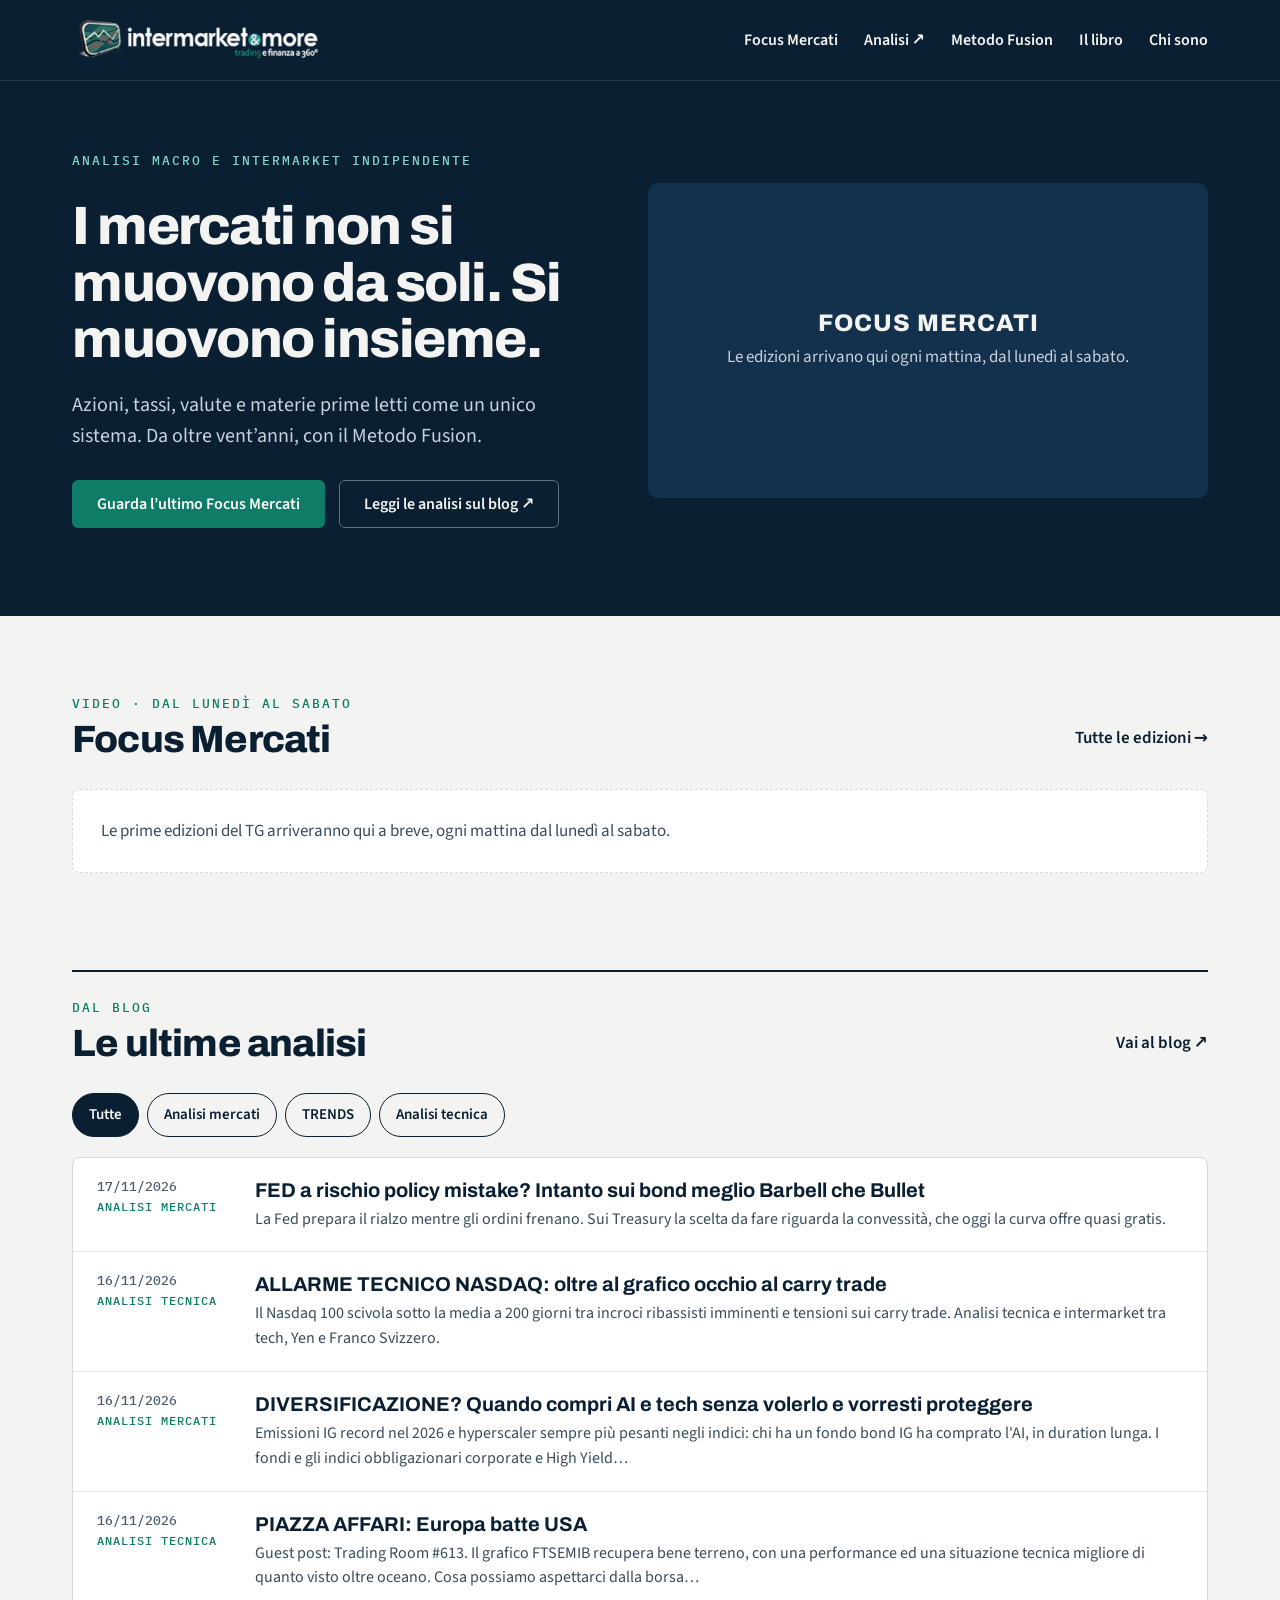
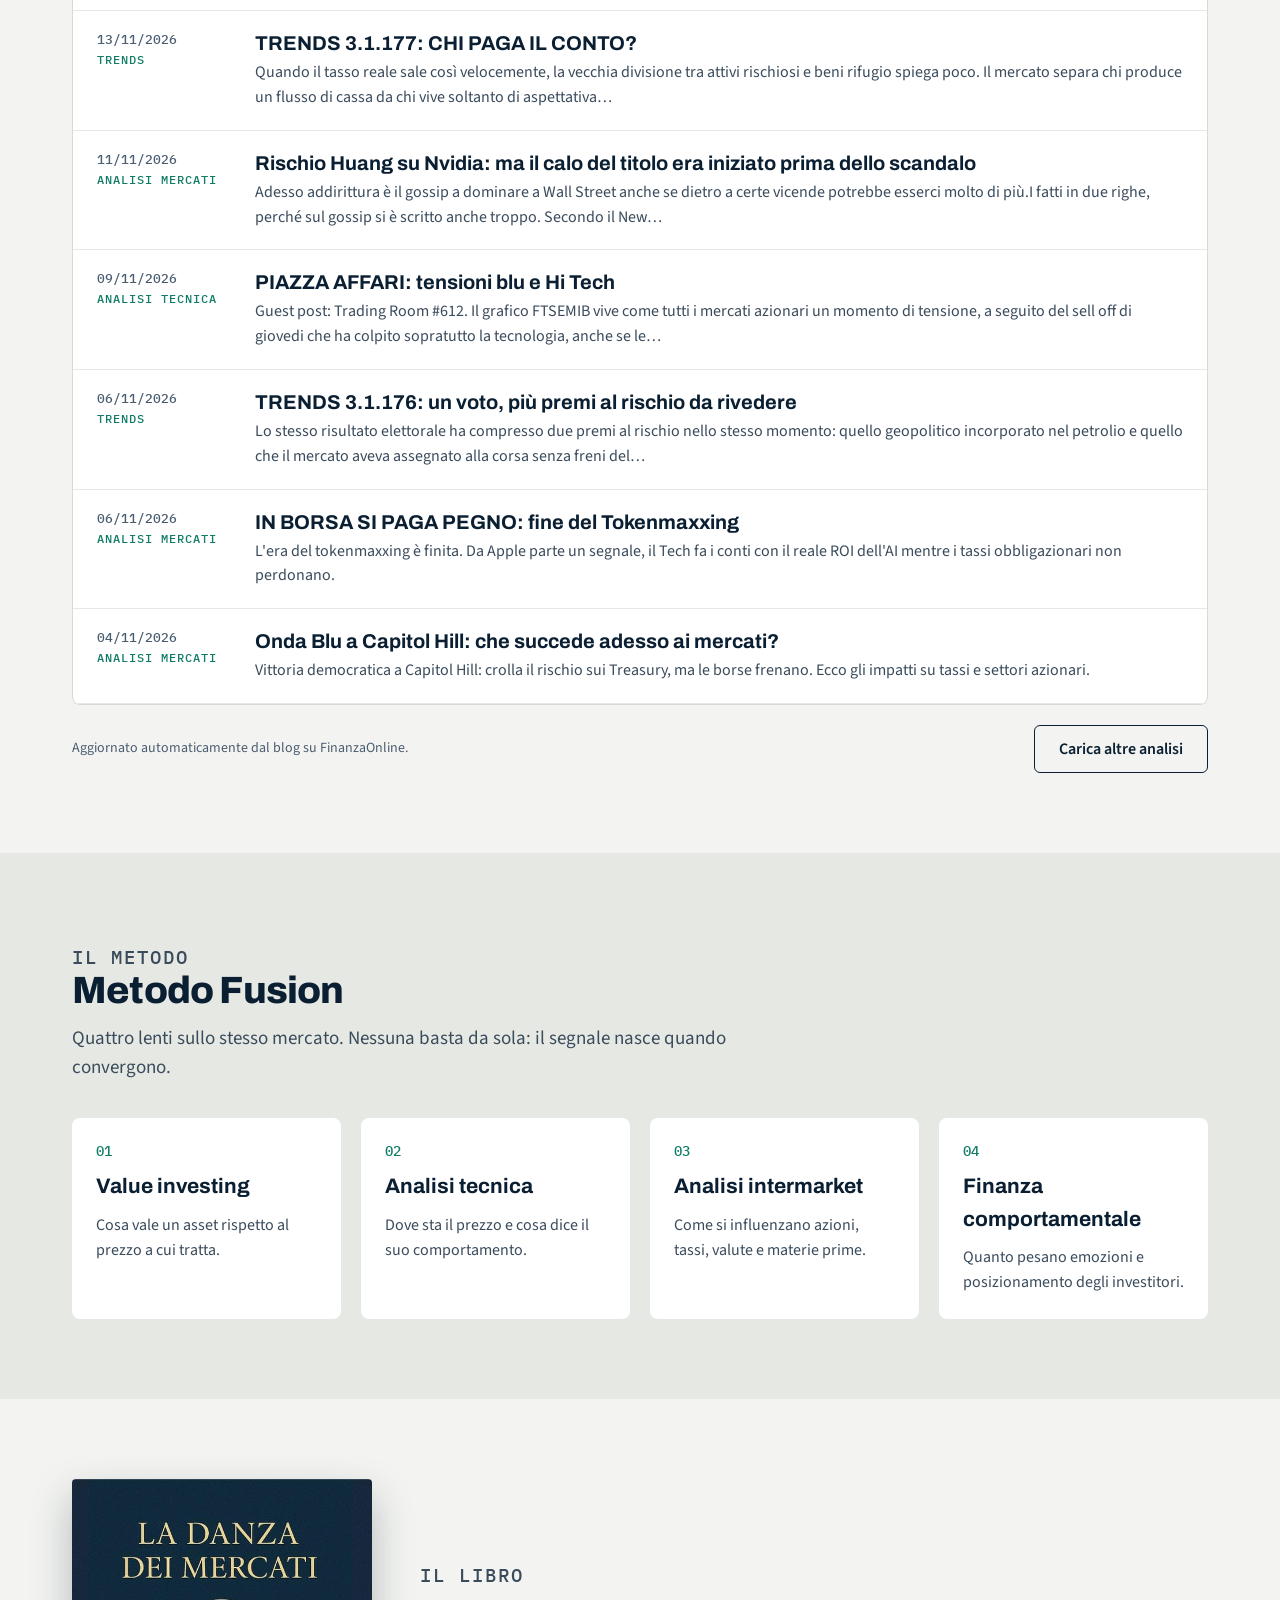
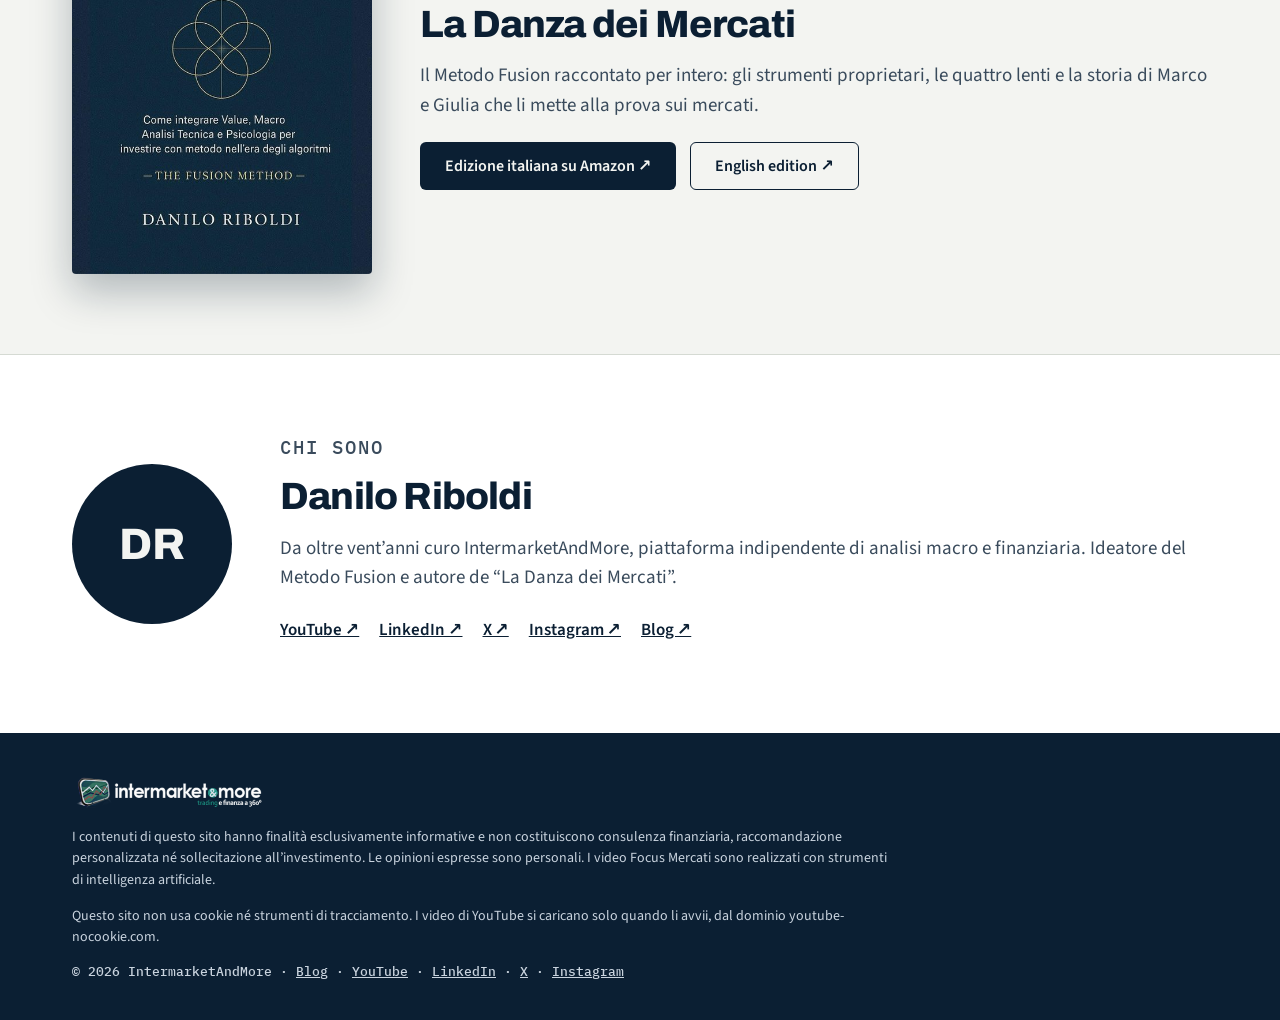
==== commit 4a114407: "Aggiornamento automatico del sito" ====
--- a/index.html
+++ b/index.html
@@ -42,7 +42,7 @@
 <div class="block-head top-rule"><div><p class="kicker">Dal blog</p><h2 id="blog-title">Le ultime analisi</h2></div>
 <a class="more" href="https://intermarketandmore.finanzaonline.com">Vai al blog ↗</a></div>
 <div class="filters" role="group" aria-label="Filtra per rubrica"><button class="pill" type="button" data-filter="all" aria-pressed="true">Tutte</button><button class="pill" type="button" data-filter="mercati" aria-pressed="false">Analisi mercati</button><button class="pill" type="button" data-filter="trends" aria-pressed="false">TRENDS</button><button class="pill" type="button" data-filter="tecnica" aria-pressed="false">Analisi tecnica</button></div>
-<div class="posts" id="posts"><a class="post" href="https://intermarketandmore.finanzaonline.com/allarme-tecnico-nasdaq-oltre-al-grafico-occhio-al-carry-trade-101958.html" data-cat="tecnica"><div class="when"><time datetime="2026-11-16">16/11/2026</time><span>Analisi tecnica</span></div><div class="what"><b>ALLARME TECNICO NASDAQ: oltre al grafico occhio al carry trade</b><span>Il Nasdaq 100 scivola sotto la media a 200 giorni tra incroci ribassisti imminenti e tensioni sui carry trade. Analisi tecnica e intermarket tra tech, Yen e Franco Svizzero.</span></div></a><a class="post" href="https://intermarketandmore.finanzaonline.com/diversificazione-quando-compri-ai-e-tech-senza-volerlo-e-vorresti-proteggere-101950.html" data-cat="mercati"><div class="when"><time datetime="2026-11-16">16/11/2026</time><span>Analisi mercati</span></div><div class="what"><b>DIVERSIFICAZIONE? Quando compri AI e tech senza volerlo e vorresti proteggere</b><span>Emissioni IG record nel 2026 e hyperscaler sempre più pesanti negli indici: chi ha un fondo bond IG ha comprato l&#x27;AI, in duration lunga. I fondi e gli indici obbligazionari corporate e High Yield…</span></div></a><a class="post" href="https://intermarketandmore.finanzaonline.com/piazza-affari-europa-batte-usa-101947.html" data-cat="tecnica"><div class="when"><time datetime="2026-11-16">16/11/2026</time><span>Analisi tecnica</span></div><div class="what"><b>PIAZZA AFFARI: Europa batte USA</b><span>Guest post: Trading Room #613. Il grafico FTSEMIB recupera bene terreno, con una performance ed una situazione tecnica migliore di quanto visto oltre oceano. Cosa possiamo aspettarci dalla borsa…</span></div></a><a class="post" href="https://intermarketandmore.finanzaonline.com/trends-3-1-177-chi-paga-il-conto-101940.html" data-cat="trends"><div class="when"><time datetime="2026-11-13">13/11/2026</time><span>TRENDS</span></div><div class="what"><b>TRENDS 3.1.177: CHI PAGA IL CONTO?</b><span>Quando il tasso reale sale così velocemente, la vecchia divisione tra attivi rischiosi e beni rifugio spiega poco. Il mercato separa chi produce un flusso di cassa da chi vive soltanto di aspettativa…</span></div></a><a class="post" href="https://intermarketandmore.finanzaonline.com/rischio-huang-su-nvidia-ma-il-calo-del-titolo-era-iniziato-prima-dello-scandalo-101936.html" data-cat="mercati"><div class="when"><time datetime="2026-11-11">11/11/2026</time><span>Analisi mercati</span></div><div class="what"><b>Rischio Huang su Nvidia: ma il calo del titolo era iniziato prima dello scandalo</b><span>Adesso addirittura è il gossip a dominare a Wall Street anche se dietro a certe vicende potrebbe esserci molto di più.I fatti in due righe, perché sul gossip si è scritto anche troppo. Secondo il New…</span></div></a><a class="post" href="https://intermarketandmore.finanzaonline.com/piazza-affari-tensioni-blu-e-hi-tech-101933.html" data-cat="tecnica"><div class="when"><time datetime="2026-11-09">09/11/2026</time><span>Analisi tecnica</span></div><div class="what"><b>PIAZZA AFFARI: tensioni blu e Hi Tech</b><span>Guest post: Trading Room #612. Il grafico FTSEMIB vive come tutti i mercati azionari un momento di tensione, a seguito del sell off di giovedi che ha colpito sopratutto la tecnologia, anche se le…</span></div></a><a class="post" href="https://intermarketandmore.finanzaonline.com/trends-3-1-176-un-voto-piu-premi-al-rischio-da-rivedere-101928.html" data-cat="trends"><div class="when"><time datetime="2026-11-06">06/11/2026</time><span>TRENDS</span></div><div class="what"><b>TRENDS 3.1.176: un voto, più premi al rischio da rivedere</b><span>Lo stesso risultato elettorale ha compresso due premi al rischio nello stesso momento: quello geopolitico incorporato nel petrolio e quello che il mercato aveva assegnato alla corsa senza freni del…</span></div></a><a class="post" href="https://intermarketandmore.finanzaonline.com/in-borsa-si-paga-pegno-fine-del-tokenmaxxing-101920.html" data-cat="mercati"><div class="when"><time datetime="2026-11-06">06/11/2026</time><span>Analisi mercati</span></div><div class="what"><b>IN BORSA SI PAGA PEGNO: fine del Tokenmaxxing</b><span>L&#x27;era del tokenmaxxing è finita. Da Apple parte un segnale, il Tech fa i conti con il reale ROI dell&#x27;AI mentre i tassi obbligazionari non perdonano.</span></div></a><a class="post" href="https://intermarketandmore.finanzaonline.com/onda-blu-a-capitol-hill-che-succede-adesso-ai-mercati-101917.html" data-cat="mercati"><div class="when"><time datetime="2026-11-04">04/11/2026</time><span>Analisi mercati</span></div><div class="what"><b>Onda Blu a Capitol Hill: che succede adesso ai mercati?</b><span>Vittoria democratica a Capitol Hill: crolla il rischio sui Treasury, ma le borse frenano. Ecco gli impatti su tassi e settori azionari.</span></div></a><a class="post" href="https://intermarketandmore.finanzaonline.com/midterm-usa-2026-per-le-borse-e-sempre-un-successo-101910.html" data-cat="mercati"><div class="when"><time datetime="2026-11-03">03/11/2026</time><span>Analisi mercati</span></div><div class="what"><b>Midterm USA 2026: per le borse è SEMPRE un successo</b><span>Tempismo perfetto. Martedì 3 novembre gli americani votano, e il messaggio è servito: tranquilli, la storia è con noi e comunque vada sarà un successo! Quantomeno sulla carta… S&amp;P 500 dopo le…</span></div></a><a class="post" href="https://intermarketandmore.finanzaonline.com/midterm-usa-2026-ecco-come-stanno-in-realta-le-cose-101892.html" data-cat="mercati"><div class="when"><time datetime="2026-11-03">03/11/2026</time><span>Analisi mercati</span></div><div class="what"><b>Midterm USA 2026: ecco come stanno in REALTA’ le cose</b><span>C’è un copione logoro che le sale operative rispolverano puntualmente prima delle elezioni di metà mandato. Sembra quasi ad un calmante somministrato prima di coricarsi: non temete le urne, perché la…</span></div></a><a class="post" href="https://intermarketandmore.finanzaonline.com/piazza-affari-un-venerdi-nero-101907.html" data-cat="tecnica"><div class="when"><time datetime="2026-11-02">02/11/2026</time><span>Analisi tecnica</span></div><div class="what"><b>PIAZZA AFFARI: un venerdi nero</b><span>Guest post: Trading Room #611. Il grafico FTSEMIB vive come tutti i mercati azionari un momento di tensione, proprio in concomitanza del periodo che dovrebbe portarci il fatidico “Rally di Natale”…</span></div></a><a class="post" href="https://intermarketandmore.finanzaonline.com/la-settimana-in-cui-il-capex-ai-diventa-fatturato-101903.html" data-cat="mercati"><div class="when"><time datetime="2026-11-02">02/11/2026</time><span>Analisi mercati</span></div><div class="what"><b>La settimana in cui il capex AI diventa fatturato</b><span>Venerdì sera, ultima seduta di ottobre. Il Nasdaq chiude a -2,9%, la peggior giornata da inizio giugno. Intel perde il 28,6% in un colpo solo. L’S&amp;P 500 finisce a 7.580, sotto la media mobile a 100…</span></div></a><a class="post" href="https://intermarketandmore.finanzaonline.com/trends-3-1-175-quando-il-capex-si-fa-debito-101899.html" data-cat="trends"><div class="when"><time datetime="2026-10-30">30/10/2026</time><span>TRENDS</span></div><div class="what"><b>TRENDS 3.1.175: QUANDO IL CAPEX SI FA DEBITO</b><span>Per due anni il mercato ha chiesto all’intelligenza artificiale una cosa sola: quanto cresce. Questa settimana la domanda è cambiata. Chi la paga, con quale cassa, a quale tasso. Le risposte sono…</span></div></a><a class="post" href="https://intermarketandmore.finanzaonline.com/la-trappola-o-illusione-del-cassettista-101886.html" data-cat="mercati"><div class="when"><time datetime="2026-10-28">28/10/2026</time><span>Analisi mercati</span></div><div class="what"><b>LA TRAPPOLA (O ILLUSIONE) DEL CASSETTISTA</b><span>Un bond governativo che perde oltre il 50% dai massimi storici. Citofonare duration e maximum drawdown. Scopri i meccanismi occulti di duration e volatilità dietro il crollo dei BTP a 50 anni.</span></div></a><a class="post" href="https://intermarketandmore.finanzaonline.com/piazza-affari-ftsemib-sotto-la-media-mobile-200-101884.html" data-cat="tecnica"><div class="when"><time datetime="2026-10-26">26/10/2026</time><span>Analisi tecnica</span></div><div class="what"><b>PIAZZA AFFARI: FTSEMIB sotto la media mobile 200</b><span>Guest post: Trading Room #610. Il grafico FTSEMIB prende la strada ribassista e risulta evidente un’area supportiva importante con la MM 50 e su un supporto importante. Cosa possiamo aspettarci dalla…</span></div></a><a class="post" href="https://intermarketandmore.finanzaonline.com/trends-3-1-174-il-mondo-al-5-101879.html" data-cat="trends"><div class="when"><time datetime="2026-10-24">24/10/2026</time><span>TRENDS</span></div><div class="what"><b>TRENDS 3.1.174: IL MONDO AL 5%</b><span>Con il risk-free attorno al 5%, il mercato premia chi si autofinanzia e punisce chi ha bisogno di capitale esterno: Meta con il free cash flow negativo, i neocloud, la Francia, il BTP trascinato…</span></div></a><a class="post" href="https://intermarketandmore.finanzaonline.com/perche-wall-street-punisce-chi-investe-e-premia-chi-aspetta-101875.html" data-cat="mercati"><div class="when"><time datetime="2026-10-23">23/10/2026</time><span>Analisi mercati</span></div><div class="what"><b>Perche Wall Street punisce chi investe e premia chi aspetta</b><span>Tra ansia da Capex, trimestrali USA record punite e squeeze sui derivati: anatomia cinica di una correzione tech guidata dai market maker e dalla paura.</span></div></a><a class="post" href="https://intermarketandmore.finanzaonline.com/piazza-affari-la-situazione-si-complica-101872.html" data-cat="tecnica"><div class="when"><time datetime="2026-10-20">20/10/2026</time><span>Analisi tecnica</span></div><div class="what"><b>PIAZZA AFFARI: la situazione si complica</b><span>Guest post: Trading Room #609. Il grafico FTSEMIB resta impostato in fase correttiva in un momento che diventa topico con le trimestrali USA e le tensioni su tassi e debito delle società legate…</span></div></a><a class="post" href="https://intermarketandmore.finanzaonline.com/da-nvidia-a-coreweave-quando-il-capex-a-debito-fa-la-differenza-101868.html" data-cat="mercati"><div class="when"><time datetime="2026-10-19">19/10/2026</time><span>Analisi mercati</span></div><div class="what"><b>Da Nvidia a CoreWeave: quando il capex a debito fa la differenza</b><span>Il mercato si sveglia dall&#x27;illusione dell&#x27;AI a costo zero. Tra crolli dei neocloud, bond CoreWeave a rendimenti distressed e spread in allerta, ecco i veri rischi.</span></div></a><a class="post" href="https://intermarketandmore.finanzaonline.com/trends-3-1-173-la-parola-passa-al-rischio-di-credito-101861.html" data-cat="trends"><div class="when"><time datetime="2026-10-17">17/10/2026</time><span>TRENDS</span></div><div class="what"><b>TRENDS 3.1.173: LA PAROLA PASSA AL RISCHIO DI CREDITO</b><span>Il filo comune è uno solo. Il mercato sta prezzando un rischio di credito endogeno: nasce dall’incrocio tra un costo del capitale strutturalmente più alto e un ciclo di investimento finanziato sempre…</span></div></a><a class="post" href="https://intermarketandmore.finanzaonline.com/piazza-affari-grafico-ftsemib-in-debolezza-101857.html" data-cat="tecnica"><div class="when"><time datetime="2026-10-12">12/10/2026</time><span>Analisi tecnica</span></div><div class="what"><b>PIAZZA AFFARI: Grafico FTSEMIB in debolezza</b><span>Guest post: Trading Room #608. Il grafico FTSEMIB resta in una fase di debolezza, la rottura della media mobile 21 preoccupa (su scala weekly) ma positiva la tenuta della 200 giorni daily. Cosa…</span></div></a><a class="post" href="https://intermarketandmore.finanzaonline.com/il-paradosso-perche-tassi-e-debito-non-abbattono-la-borsa-101846.html" data-cat="mercati"><div class="when"><time datetime="2026-10-12">12/10/2026</time><span>Analisi mercati</span></div><div class="what"><b>IL PARADOSSO: PERCHE’ TASSI E DEBITO NON ABBATTONO LA BORSA</b><span>Le Big Tech si indebitano ignorando il costo del denaro. Un&#x27;analisi intermarket sul paradosso in cui una crescita iperbolica annienta la gravità dei tassi.</span></div></a><a class="post" href="https://intermarketandmore.finanzaonline.com/trends-3-1-172-i-tassi-non-sono-un-problema-101853.html" data-cat="trends"><div class="when"><time datetime="2026-10-09">09/10/2026</time><span>TRENDS</span></div><div class="what"><b>TRENDS 3.1.172: I TASSI NON SONO UN PROBLEMA!</b><span>Il mercato obbligazionario resta protagonista assieme alla resilienza del mercato azionario che continua a crescere, ma c’è un motivo molto difendibile a sostegno della tesi. Intanto però a breve si…</span></div></a><a class="post" href="https://intermarketandmore.finanzaonline.com/bce-alert-frenata-sul-trend-restrittivo-dei-tassi-di-interesse-101842.html" data-cat="mercati"><div class="when"><time datetime="2026-10-09">09/10/2026</time><span>Analisi mercati</span></div><div class="what"><b>BCE ALERT: FRENATA sul trend restrittivo dei TASSI di INTERESSE</b><span>L&#x27;inflazione headline torna a mordere al 3,8% mentre la core si ferma al 2,5%. La BCE è in trappola tra tassi alti, debito insostenibile e crescita asfittica.</span></div></a><a class="post" href="https://intermarketandmore.finanzaonline.com/bond-sotto-pressione-hedge-fund-in-action-101836.html" data-cat="mercati"><div class="when"><time datetime="2026-10-08">08/10/2026</time><span>Analisi mercati</span></div><div class="what"><b>BOND SOTTO PRESSIONE: HEDGE FUND IN ACTION!</b><span>Tanto tuono che piovve e alla fine è tornata quella cosa che sembrava accantonata. Sembrava perché la storia insegna, i cicli si ripetono e quindi era solo una questione di tempo. Ovviamente parlo…</span></div></a><a class="post" href="https://intermarketandmore.finanzaonline.com/la-grande-illusione-del-rally-101825.html" data-cat="mercati"><div class="when"><time datetime="2026-10-06">06/10/2026</time><span>Analisi mercati</span></div><div class="what"><b>LA GRANDE ILLUSIONE DEL RALLY</b><span>Aprite un qualsiasi terminale finanziario, guardate il grafico dell’S&amp;P 500 tradizionale e avrete la netta sensazione che il sistema economico stia vivendo una nuova epoca d’oro priva di ostacoli. Ma…</span></div></a><a class="post" href="https://intermarketandmore.finanzaonline.com/prezzo-del-petrolio-il-vero-costo-del-barile-101816.html" data-cat="mercati"><div class="when"><time datetime="2026-10-05">05/10/2026</time><span>Analisi mercati</span></div><div class="what"><b>PREZZO DEL PETROLIO: IL VERO COSTO DEL BARILE</b><span>Prezzo del petrolio: il Brent dice 102 dollari, il barile fisico oltre 120. I noli delle petroliere a 1 milione al giorno riscrivono il costo vero. E la curva backwardation dice tutto.</span></div></a><a class="post" href="https://intermarketandmore.finanzaonline.com/trends-3-1-171-il-prezzo-del-tempo-101812.html" data-cat="trends"><div class="when"><time datetime="2026-10-04">04/10/2026</time><span>TRENDS</span></div><div class="what"><b>TRENDS 3.1.171: IL PREZZO DEL TEMPO</b><span>Il mercato obbligazionario ha smesso di prezzare la prossima mossa delle banche centrali e ha cominciato a prezzare il costo della durata, cioè quanto costa prestare a lungo a Stati che finanziano…</span></div></a><a class="post" href="https://intermarketandmore.finanzaonline.com/ipo-anthropic-tutto-quello-che-bisogna-sapere-101807.html" data-cat="mercati"><div class="when"><time datetime="2026-09-30">30/09/2026</time><span>Analisi mercati</span></div><div class="what"><b>IPO Anthropic: tutto quello che bisogna sapere!</b><span>IPO Anthropic: 34 dei 42 miliardi di perdita non sono cassa. I 518 miliardi di impegni in compute invece sì. Ecco dove sta il rischio vero.</span></div></a><a class="post" href="https://intermarketandmore.finanzaonline.com/buyback-nvidia-da-record-proprio-quando-il-premio-al-rischio-e-sparito-101800.html" data-cat="mercati"><div class="when"><time datetime="2026-09-29">29/09/2026</time><span>Analisi mercati</span></div><div class="what"><b>Buyback Nvidia da record  proprio quando il premio al rischio è sparito</b><span>Nvidia lancia un buyback record mentre i Treasury rendono più degli utili azionari. Analisi del premio al rischio azzerato e del corto circuito AI.</span></div></a><a class="post" href="https://intermarketandmore.finanzaonline.com/piazza-affari-europa-che-arranca-101798.html" data-cat="tecnica"><div class="when"><time datetime="2026-09-28">28/09/2026</time><span>Analisi tecnica</span></div><div class="what"><b>PIAZZA AFFARI: Europa che arranca</b><span>Guest post: Trading Room #607. Il grafico FTSEMIB resta in una fase non proprio entusiasmante. Cosa possiamo aspettarci dalla borsa italiana per la prossima settimana? Tra i vari titoli occhio a…</span></div></a><a class="post" href="https://intermarketandmore.finanzaonline.com/trends-3-1-170-cambio-di-motore-101793.html" data-cat="trends"><div class="when"><time datetime="2026-09-26">26/09/2026</time><span>TRENDS</span></div><div class="what"><b>TRENDS 3.1.170: CAMBIO DI MOTORE</b><span>Non è più soltanto lo shock d’offerta della guerra con l’Iran. È la domanda. Un’economia americana che accelera, davanti a una banca centrale che uno shock d’offerta poteva ancora lasciarlo passare…</span></div></a><a class="post" href="https://intermarketandmore.finanzaonline.com/365-000-000-000-000-e-il-superciclo-head-101785.html" data-cat="mercati"><div class="when"><time datetime="2026-09-25">25/09/2026</time><span>Analisi mercati</span></div><div class="what"><b>365.000.000.000.000 e il superciclo HEAD</b><span>Il debito globale tocca 365mila miliardi e la spesa per interessi divora il futuro. L&#x27;inflazione è solo un anestetico: scopri i veri rischi per i mercati.</span></div></a><a class="post" href="https://intermarketandmore.finanzaonline.com/il-silenzio-dei-compratori-in-ultima-istanza-101780.html" data-cat="mercati"><div class="when"><time datetime="2026-09-25">25/09/2026</time><span>Analisi mercati</span></div><div class="what"><b>IL SILENZIO DEI COMPRATORI IN ULTIMA ISTANZA</b><span>La storica correlazione tra S&amp;P 500 e buyback si è spezzata. Tra tassi alti e spese per l&#x27;AI, le aziende smettono di ricomprare azioni: ecco perché il rally azionario corre un grave rischio.</span></div></a><a class="post" href="https://intermarketandmore.finanzaonline.com/the-big-trap-101772.html" data-cat="mercati"><div class="when"><time datetime="2026-09-23">23/09/2026</time><span>Analisi mercati</span></div><div class="what"><b>THE BIG TRAP</b><span>L&#x27;Intelligenza Artificiale promette miracoli ma il PIL USA stagna rispetto all&#x27;era Dotcom. Analisi intermarket tra bolla AI, dazi e deficit record.</span></div></a><a class="post" href="https://intermarketandmore.finanzaonline.com/piazza-affari-7-101761.html" data-cat="tecnica"><div class="when"><time datetime="2026-09-21">21/09/2026</time><span>Analisi tecnica</span></div><div class="what"><b>PIAZZA AFFARI: situazione più incerta di quanto sembri</b><span>Guest post: Trading Room #606. Il grafico FTSEMIB resta in trading range ma sottolinea il fatto che il momento è complesso. Cosa possiamo aspettarci dalla borsa italiana per la prossima settimana?…</span></div></a><a class="post" href="https://intermarketandmore.finanzaonline.com/trends-3-1-168-tassi-che-affondano-una-certa-fiducia-101755.html" data-cat="trends"><div class="when"><time datetime="2026-09-18">18/09/2026</time><span>TRENDS</span></div><div class="what"><b>TRENDS 3.1.169: TASSI CHE AFFONDANO UNA CERTA FIDUCIA</b><span>In otto giorni tre delle principali banche centrali del mondo hanno alzato i tassi. La BCE il 10 settembre, la Federal Reserve mercoledì, la Banca del Giappone venerdì. Una stretta sincronizzata che…</span></div></a><a class="post" href="https://intermarketandmore.finanzaonline.com/intermarket-i-tassi-salgono-e-che-faranno-le-borse-101750.html" data-cat="mercati"><div class="when"><time datetime="2026-09-18">18/09/2026</time><span>Analisi mercati</span></div><div class="what"><b>INTERMARKET: i tassi salgono e che faranno le borse?</b><span>Le azioni salgono con l&#x27;AI, ma il petrolio alle stelle e i Treasury al 5% lanciano un allarme. Scopri l&#x27;analisi intermarket e i veri rischi per il mercato azionario.</span></div></a><a class="post" href="https://intermarketandmore.finanzaonline.com/fomc-warsh-e-la-curva-che-non-perdona-101742.html" data-cat="mercati"><div class="when"><time datetime="2026-09-16">16/09/2026</time><span>Analisi mercati</span></div><div class="what"><b>FOMC, Warsh e la curva che non perdona</b><span>La Fed alza i tassi al 3,75-4% e Warsh nega condizioni restrittive. Cosa dicono dot plot, curva e petrolio su ottobre e dicembre.</span></div></a><a class="post" href="https://intermarketandmore.finanzaonline.com/piazza-affari-tensioni-in-action-101739.html" data-cat="tecnica"><div class="when"><time datetime="2026-09-14">14/09/2026</time><span>Analisi tecnica</span></div><div class="what"><b>PIAZZA AFFARI: tensioni in action</b><span>Guest post: Trading Room #605. Il grafico FTSEMIB ha recuperato bene ma il momento è complesso. Ricomincia l’analisi weekly. Cosa possiamo aspettarci dalla borsa italiana per la prossima settimana?…</span></div></a><a class="post" href="https://intermarketandmore.finanzaonline.com/trends-3-1-168-fine-della-copertura-101733.html" data-cat="trends"><div class="when"><time datetime="2026-09-11">11/09/2026</time><span>TRENDS</span></div><div class="what"><b>TRENDS 3.1.168: FINE DELLA COPERTURA</b><span>La settimana è stata dominata da uno shock energetico: il Brent ha guadagnato quasi il 9% superando i 100 $, spinto dall’escalation nel Golfo Persico e dal crollo dei transiti nello Stretto di…</span></div></a><a class="post" href="https://intermarketandmore.finanzaonline.com/cesi-e-ny-fed-recession-model-lillusione-del-miracolo-europeo-e-la-trappola-di-pechino-101728.html" data-cat="mercati"><div class="when"><time datetime="2026-09-10">10/09/2026</time><span>Analisi mercati</span></div><div class="what"><b>CESI e NY Fed Recession Model: L’Illusione del Miracolo Europeo e la Trappola di Pechino</b><span>Guardare il mercato oggi significa assistere alla solita, stancante recita di fine ciclo. Il consensus brancola nel buio, scambiando le rimbalzate d’orgoglio statistiche per riprese strutturali…</span></div></a><a class="post" href="https://intermarketandmore.finanzaonline.com/la-guerra-dei-tassi-trump-chiama-il-taglio-il-mercato-sconta-il-rialzo-101721.html" data-cat="mercati"><div class="when"><time datetime="2026-09-08">08/09/2026</time><span>Analisi mercati</span></div><div class="what"><b>LA GUERRA DEI TASSI: Trump chiama il taglio, il mercato sconta il rialzo</b><span>Quando si parla di tassi di interesse, bisogna sempre buttare un occhio molto attento ai dati sul mercato del lavoro USA: ed ecco che venerdì mattina, otto e mezza a New York, esce il numero che…</span></div></a><a class="post" href="https://intermarketandmore.finanzaonline.com/piazza-affari-restart-3-101718.html" data-cat="tecnica"><div class="when"><time datetime="2026-09-07">07/09/2026</time><span>Analisi tecnica</span></div><div class="what"><b>PIAZZA AFFARI: restart!</b><span>Guest post: Trading Room #604. Il grafico FTSEMIB ci ha regalato una settimana tranquilla. Ricomincia l’analisi weekly. Cosa possiamo aspettarci dalla borsa italiana per la prossima settimana? Tra i…</span></div></a><a class="post" href="https://intermarketandmore.finanzaonline.com/trends-3-1-167-repricing-globale-in-atto-101714.html" data-cat="trends"><div class="when"><time datetime="2026-09-05">05/09/2026</time><span>TRENDS</span></div><div class="what"><b>TRENDS 3.1.167: REPRICING GLOBALE IN ATTO</b><span>Il repricing globale non è un evento di svalutazione monetaria ma di stretta, e questo spiega quattro anomalie simultanee: petrolio +8% con l’oro fermo, payroll forti con le azioni in calo…</span></div></a><a class="post" href="https://intermarketandmore.finanzaonline.com/fed-e-inflazione-la-realta-di-jackson-hole-che-spaventa-i-mercati-101706.html" data-cat="mercati"><div class="when"><time datetime="2026-09-02">02/09/2026</time><span>Analisi mercati</span></div><div class="what"><b>FED e Inflazione: la Realtà di Jackson Hole che Spaventa i Mercati</b><span>Il consenso finanziario ama farsi raccontare le favole della buonanotte. Siamo onesti. Per settimane i gestori hanno cullato il sogno di un ammorbidimento monetario imminente, raccontandosi che la…</span></div></a><a class="post" href="https://intermarketandmore.finanzaonline.com/insider-trading-alla-casa-bianca-101700.html" data-cat="mercati"><div class="when"><time datetime="2026-08-31">31/08/2026</time><span>Analisi mercati</span></div><div class="what"><b>Insider Trading alla Casa Bianca!</b><span>Il problema non è quanto ha guadagnato Trump. Il problema è: che cosa sapeva quando ha comprato?</span></div></a><a class="post" href="https://intermarketandmore.finanzaonline.com/trends-3-1-166-la-cessione-storica-101691.html" data-cat="trends"><div class="when"><time datetime="2026-08-29">29/08/2026</time><span>TRENDS</span></div><div class="what"><b>TRENDS 3.1.166: LA CESSIONE STORICA</b><span>Warsh a Jackson Hole rinuncia alla forward guidance e alla funzione di reazione: la Fed si sfila dal ruolo di gestore della volatilità. Nove giorni prima il Tesoro aveva fatto l’opposto. Il put non è…</span></div></a><a class="post" href="https://intermarketandmore.finanzaonline.com/shock-da-jackson-hole-nuovi-rialzi-dei-tassi-in-arrivo-101687.html" data-cat="mercati"><div class="when"><time datetime="2026-08-28">28/08/2026</time><span>Analisi mercati</span></div><div class="what"><b>Shock da Jackson Hole: nuovi rialzi dei tassi in arrivo?</b><span>Il discorso pronunciato a Jackson Hole da Kevin Warsh ha il sapore di un bicchiere d’acqua gelata in piena notte. L’ex governatore ed esperto di dinamiche monetarie ha messo in chiaro le cose: la…</span></div></a><a class="post" href="https://intermarketandmore.finanzaonline.com/101678-101678.html" data-cat="mercati"><div class="when"><time datetime="2026-08-27">27/08/2026</time><span>Analisi mercati</span></div><div class="what"><b>Debito USA al 175% del PIL e Deficit stabilmente al 5%: ma non è che si finisce contro un MURO?</b><span>Il debito USA sfiora il 100% del PIL e Druckenmiller lancia l&#x27;allarme sul deficit. Scopri l&#x27;analisi intermarket sui tassi &quot;higher for longer&quot; e come proteggerti.</span></div></a><a class="post" href="https://intermarketandmore.finanzaonline.com/disinversione-cosa-ci-raccontano-i-tassi-di-interesse-101666.html" data-cat="mercati"><div class="when"><time datetime="2026-08-26">26/08/2026</time><span>Analisi mercati</span></div><div class="what"><b>DISINVERSIONE: cosa ci raccontano i tassi di interesse</b><span>Il mercato ha una memoria corta, ma la matematica dei rendimenti non perdona e ci racconta un’altra storia. Negli ultimi mesi, abbiamo assistito a uno dei fenomeni tecnici e macroeconomici più…</span></div></a><a class="post" href="https://intermarketandmore.finanzaonline.com/brent-alle-stelle-in-realta-non-e-cosi-101657.html" data-cat="mercati"><div class="when"><time datetime="2026-08-25">25/08/2026</time><span>Analisi mercati</span></div><div class="what"><b>BRENT ALLE STELLE? In realtà NON è così</b><span>Guardi il prezzo del Brent e pensi sia alto? Errore grave. Depurato dall&#x27;inflazione USA, il petrolio reale è ai livelli di cinquant&#x27;anni fa. Ecco la verità che la finanza mainstream non ti dice.</span></div></a><a class="post" href="https://intermarketandmore.finanzaonline.com/il-bazooka-che-spara-a-salve-101654.html" data-cat="mercati"><div class="when"><time datetime="2026-08-24">24/08/2026</time><span>Analisi mercati</span></div><div class="what"><b>IL BAZOOKA CHE SPARA A SALVE</b><span>Il buyback del Tesoro USA doveva calmare i rendimenti. È durato 48 ore. Ma oro e bitcoin corrono lo stesso: ecco cosa stanno prezzando davvero.</span></div></a><a class="post" href="https://intermarketandmore.finanzaonline.com/trends-3-1-165-qui-si-fa-la-storia-101649.html" data-cat="trends"><div class="when"><time datetime="2026-08-21">21/08/2026</time><span>TRENDS</span></div><div class="what"><b>TRENDS 3.1.165: QUI SI FA LA STORIA</b><span>Se i mercati vi sembrano tutto sommato stabili e tranquilli, allora significa che non avete la percezione di cosa sta capitando. Per esempio vi siete resi conto che il tratto lungo della curva tassi…</span></div></a><a class="post" href="https://intermarketandmore.finanzaonline.com/outlook-2026-cosa-dicono-davvero-i-segnali-dellanalisi-intermarket-101642.html" data-cat="mercati"><div class="when"><time datetime="2026-08-20">20/08/2026</time><span>Analisi mercati</span></div><div class="what"><b>Outlook 2026: Cosa dicono davvero i segnali dell’Analisi Intermarket</b><span>Gli analisti a Wall Street rialzi per le azioni nel 2026. Analisi Intermarket e finanza comportamentale per valutare i rischi reali di una value trap.</span></div></a><a class="post" href="https://intermarketandmore.finanzaonline.com/sp500-e-il-fantasma-del-2000-101632.html" data-cat="tecnica"><div class="when"><time datetime="2026-08-19">19/08/2026</time><span>Analisi tecnica</span></div><div class="what"><b>SP500 E IL FANTASMA DEL 2000</b><span>L&#x27;S&amp;P 500 ripercorrerà il crollo Dot-Com del 2000 fino a 3.960 punti? Smontiamo la banalità narrativa con l&#x27;analisi dei numeri e dei bilanci reali. Anche se il CAPE Ratio chiama una necessaria…</span></div></a><a class="post" href="https://intermarketandmore.finanzaonline.com/stress-test-equity-non-e-quello-che-pensi-101627.html" data-cat="mercati"><div class="when"><time datetime="2026-08-18">18/08/2026</time><span>Analisi mercati</span></div><div class="what"><b>STRESS TEST EQUITY. NON È QUELLO CHE PENSI</b><span>Il Treasury a 30 anni tocca il 5,3%, l&#x27;oro non risponde più alla paura, la Fed di Warsh gioca al buio: l&#x27;equity sta ignorando lo stress test vero.</span></div></a><a class="post" href="https://intermarketandmore.finanzaonline.com/il-60-40-non-e-rotto-e-tornato-normale-101619.html" data-cat="mercati"><div class="when"><time datetime="2026-08-12">12/08/2026</time><span>Analisi mercati</span></div><div class="what"><b>IL 60/40 NON È ROTTO. È TORNATO NORMALE</b><span>Il portafoglio 60/40 non protegge più: correlazione azioni bond positiva, debito USA verso il 175% del PIL e rischio AI dentro i bond.</span></div></a><a class="post" href="https://intermarketandmore.finanzaonline.com/ottantacinque-milioni-di-dollari-allora-il-conto-dellai-reale-101612.html" data-cat="mercati"><div class="when"><time datetime="2026-08-10">10/08/2026</time><span>Analisi mercati</span></div><div class="what"><b>Ottantacinque milioni di dollari all’ora: il conto dell’AI reale</b><span>Da qualche parte in Virginia un data center beve elettricità come un idrovoro beve acqua di fiume. Non lo vedi, non lo senti. Ma il contatore gira. Ottantacinque milioni di dollari all’ora, secondo i…</span></div></a><a class="post" href="https://intermarketandmore.finanzaonline.com/borse-ai-massimi-ma-rally-fragile-i-segnali-intermarket-che-anticipano-una-correzione-101606.html" data-cat="mercati"><div class="when"><time datetime="2026-08-06">06/08/2026</time><span>Analisi mercati</span></div><div class="what"><b>Borse ai massimi ma rally fragile? I segnali intermarket che anticipano una correzione</b><span>PIL nominale USA all&#x27;8%, S&amp;P 500 ai massimi, ma il mercato obbligazionario teme il surriscaldamento. I segnali intermarket da guardare prima della prossima correzione.</span></div></a><a class="post" href="https://intermarketandmore.finanzaonline.com/piazza-affari-il-mercato-regge-101604.html" data-cat="tecnica"><div class="when"><time datetime="2026-08-03">03/08/2026</time><span>Analisi tecnica</span></div><div class="what"><b>PIAZZA AFFARI: il mercato regge</b><span>Guest post: Trading Room #603. Il grafico FTSEMIB malgrado tutto regge anche se non risulta netta una direzionalità,Cosa possiamo aspettarci dalla borsa italiana per la prossima settimana? Tra i vari…</span></div></a><a class="post" href="https://intermarketandmore.finanzaonline.com/keep-calm-and-enjoy-your-holidays-3-101602.html" data-cat="mercati"><div class="when"><time datetime="2026-08-01">01/08/2026</time><span>Analisi mercati</span></div><div class="what"><b>KEEP CALM and enjoy your Holidays</b><span>PRENDIAMOCI UNA PAUSA. Fermiamoci un attimo. E ricarichiamo le batterie. L’autunno di certo sarà rovente. Buone vacanze a tutti.</span></div></a><a class="post" href="https://intermarketandmore.finanzaonline.com/fed-ferma-mercati-no-kevin-warsh-e-la-spaccatura-di-wall-street-101596.html" data-cat="mercati"><div class="when"><time datetime="2026-07-30">30/07/2026</time><span>Analisi mercati</span></div><div class="what"><b>Fed ferma, mercati no: Kevin Warsh e la spaccatura di Wall Street</b><span>FOMC in action. Fed ferma al 3,50-3,75% ma spaccata su tre voti. Rendimenti ai massimi, CDS Oracle da record: la leva sul capex AI comincia a far paura.</span></div></a><a class="post" href="https://intermarketandmore.finanzaonline.com/cds-big-tech-in-allargamento-quando-lintelligenza-artificiale-vive-a-debito-101590.html" data-cat="mercati"><div class="when"><time datetime="2026-07-30">30/07/2026</time><span>Analisi mercati</span></div><div class="what"><b>CDS Big Tech in allargamento: quando l’Intelligenza Artificiale vive a debito</b><span>Gli spread CDS sui nomi dell&#x27;IA si allargano. Tra Capex record sostenuto da debito e rendimenti sotto pressione, il mercato del credito scopre le prime crepe dell&#x27;Intelligenza Artificiale.</span></div></a><a class="post" href="https://intermarketandmore.finanzaonline.com/correlazione-magica-tassi-reali-e-forward-price-earning-analisi-e-scenari-101586.html" data-cat="mercati"><div class="when"><time datetime="2026-07-29">29/07/2026</time><span>Analisi mercati</span></div><div class="what"><b>CORRELAZIONE MAGICA: tassi reali e forward price earning. Analisi e scenari.</b><span>Tassi reali al top dal 2008, forward Price Earning sopra media: la correlazione regge solo grazie agli utili trimestrali record. Fino a quando?</span></div></a><a class="post" href="https://intermarketandmore.finanzaonline.com/warsh-tassi-reali-e-oro-la-fine-di-un-mito-101580.html" data-cat="mercati"><div class="when"><time datetime="2026-07-28">28/07/2026</time><span>Analisi mercati</span></div><div class="what"><b>Warsh, tassi reali e oro: la fine di un mito</b><span>Oro e massa monetaria globale hanno smesso di camminare insieme. Tassi reali, dollaro forte e la svolta hawkish di Warsh spiegano un decoupling che nasconde più di un semplice ribasso.</span></div></a><a class="post" href="https://intermarketandmore.finanzaonline.com/trends-3-1-164-il-prezzo-del-tempo-101576.html" data-cat="trends"><div class="when"><time datetime="2026-07-25">25/07/2026</time><span>TRENDS</span></div><div class="what"><b>TRENDS 3.1.164: IL PREZZO DEL TEMPO</b><span>Ci sono settimane in cui i mercati si muovono, e settimane in cui cambia l’unità di misura con cui li si guarda. Questa è stata la seconda cosa. Questa settimana sulla carta abbiamo avuto quattro…</span></div></a><a class="post" href="https://intermarketandmore.finanzaonline.com/brent-hormuz-e-trimestrali-tech-la-compiacenza-di-wall-street-101570.html" data-cat="mercati"><div class="when"><time datetime="2026-07-22">22/07/2026</time><span>Analisi mercati</span></div><div class="what"><b>Brent, Hormuz e trimestrali tech: la compiacenza di Wall Street</b><span>Petrolio ai massimi, Fed di Warsh sempre più falco, azionario in rally: tre segnali che raccontano storie opposte. Chi ha davvero ragione?</span></div></a><a class="post" href="https://intermarketandmore.finanzaonline.com/crollo-semiconduttori-e-kimi-k3-la-verita-sul-rischio-open-source-cinese-101566.html" data-cat="mercati"><div class="when"><time datetime="2026-07-20">20/07/2026</time><span>Analisi mercati</span></div><div class="what"><b>Crollo semiconduttori e Kimi K3: la verità sul rischio open source cinese</b><span>Il crollo dello S&amp;P 500 guidato dai chipmaker svela la fragilita della concentrazione degli indici. Kimi K3 e l&#x27;open-source cinese minacciano Wall Street: ecco la verita oltre la narrativa mainstream.</span></div></a><a class="post" href="https://intermarketandmore.finanzaonline.com/trends-3-1-163-il-fronte-sbagliato-dei-mercati-101561.html" data-cat="trends"><div class="when"><time datetime="2026-07-18">18/07/2026</time><span>TRENDS</span></div><div class="what"><b>TRENDS 3.1.163: IL FRONTE SBAGLIATO DEI MERCATI</b><span>Le tre anomalie al centro dell&#x27;episodio: l&#x27;oro che archivia la peggior settimana da sei nonostante l&#x27;escalation (regime dei tassi reali batte la paura), i Treasury inchiodati al 4,55% che non…</span></div></a><a class="post" href="https://intermarketandmore.finanzaonline.com/global-wealth-report-ricchezza-mediana-giu-e-governi-a-caccia-di-risparmi-101559.html" data-cat="mercati"><div class="when"><time datetime="2026-07-17">17/07/2026</time><span>Analisi mercati</span></div><div class="what"><b>Global Wealth Report: ricchezza mediana giù e governi a caccia di risparmi</b><span>La ricchezza globale cresce ma l’Eurozona affonda nella stagnazione. Smascheriamo l’illusione valutaria del Global Wealth Report 2026 e i veri rischi per il tuo patrimonio.</span></div></a><a class="post" href="https://intermarketandmore.finanzaonline.com/ai-e-capex-stellari-la-svolta-ibrida-101553.html" data-cat="mercati"><div class="when"><time datetime="2026-07-16">16/07/2026</time><span>Analisi mercati</span></div><div class="what"><b>AI e Capex stellari: la svolta ibrida</b><span>I mercati sono a un bivio fragile. Tra aspettative utili trimestrali folli e concentrazione record di titoli legati all&#x27;intelligenza artificiale.</span></div></a><a class="post" href="https://intermarketandmore.finanzaonline.com/matrice-di-correlazione-la-vera-diversificazione-allindice-azionario-101547.html" data-cat="mercati"><div class="when"><time datetime="2026-07-14">14/07/2026</time><span>Analisi mercati</span></div><div class="what"><b>MATRICE di CORRELAZIONE: la vera diversificazione all’indice azionario</b><span>L&#x27;S&amp;P 500 pesa il 39% in tecnologia. La matrice di correlazione svela perché il tuo indice diversificato oggi non lo è più.</span></div></a><a class="post" href="https://intermarketandmore.finanzaonline.com/la-trappola-dei-rendimenti-reali-al-29-bond-ed-equity-vanno-in-difficolta-101539.html" data-cat="mercati"><div class="when"><time datetime="2026-07-14">14/07/2026</time><span>Analisi mercati</span></div><div class="what"><b>La trappola dei rendimenti reali al 2,9% (bond ed equity vanno in difficoltà)</b><span>l tech crolla da Seul a New York, i tassi reali volano ai massimi dal 2008 e Hormuz brucia ancora. Chi pensava che la favola dell’intelligenza artificiale potesse correre all’infinito senza fare i…</span></div></a><a class="post" href="https://intermarketandmore.finanzaonline.com/trends-3-1-162-assuefazione-101536.html" data-cat="trends"><div class="when"><time datetime="2026-07-13">13/07/2026</time><span>TRENDS</span></div><div class="what"><b>TRENDS 3.1.162: ASSUEFAZIONE</b><span>Una settimana che ci consegna un mercato che ha imparato a convivere con la guerra. Gli Stati Uniti e l’Iran si sono colpiti per due giorni consecutivi, missili sulle basi americane nel Golfo, tanker…</span></div></a><a class="post" href="https://intermarketandmore.finanzaonline.com/alert-magnificent-7-e-rischio-sistemico-cina-e-payoff-da-monitorare-101528.html" data-cat="mercati"><div class="when"><time datetime="2026-07-09">09/07/2026</time><span>Analisi mercati</span></div><div class="what"><b>ALERT Magnificent 7 e rischio sistemico: CINA e payoff da monitorare!</b><span>Guardatelo bene quel grafico di Apollo. Quello in cui il consenso, con la solita commovente fiducia cieca, disegna un’impennata verticale del free cash flow per le Big Tech da qui al 2030. Ok, si…</span></div></a><a class="post" href="https://intermarketandmore.finanzaonline.com/hormuz-brucia-ma-i-mercati-reagiscono-in-modo-strano-101526.html" data-cat="mercati"><div class="when"><time datetime="2026-07-08">08/07/2026</time><span>Analisi mercati</span></div><div class="what"><b>Hormuz Brucia ma i mercati reagiscono in modo strano</b><span>Una petroliera qatariota che brucia al largo dell’Oman, di notte, centrata da un missile mentre usciva dallo Stretto. Il gas naturale liquefatto più pregiato del pianeta, con una rotta sola per…</span></div></a><a class="post" href="https://intermarketandmore.finanzaonline.com/crack-spread-perche-benzina-e-gasolio-non-seguono-il-crollo-del-petrolio-101522.html" data-cat="mercati"><div class="when"><time datetime="2026-07-02">02/07/2026</time><span>Analisi mercati</span></div><div class="what"><b>CRACK SPREAD: perché benzina e gasolio non seguono il crollo del petrolio</b><span>Il petrolio è crollato del 40% ma benzina e gasolio no. Accise, crack spread e geografia delle raffinerie: ecco chi decide il prezzo alla pompa.</span></div></a><a class="post" href="https://intermarketandmore.finanzaonline.com/capex-ai-e-mercati-la-verita-sta-venendo-a-galla-101516.html" data-cat="mercati"><div class="when"><time datetime="2026-06-29">29/06/2026</time><span>Analisi mercati</span></div><div class="what"><b>CAPEX, AI e mercati: LA VERITA’ sta venendo a galla</b><span>Il crollo del Free Cash Flow delle Big Tech rivela la dura realtà del boom AI nel 2026: spesi miliardi in CapEx mentre i produttori di chip intascano tutto.</span></div></a><a class="post" href="https://intermarketandmore.finanzaonline.com/piazza-affari-arriva-la-debolezza-e-ci-sta-101514.html" data-cat="tecnica"><div class="when"><time datetime="2026-06-29">29/06/2026</time><span>Analisi tecnica</span></div><div class="what"><b>PIAZZA AFFARI: arriva la debolezza (e ci sta)</b><span>Guest post: Trading Room #602. Il grafico FTSEMIB corregge ed è assolutamente naturale e giusto per smaltire gli eccessi delle ultime settimane. Cosa possiamo aspettarci dalla borsa italiana per la…</span></div></a><a class="post" href="https://intermarketandmore.finanzaonline.com/trends-3-1-161-il-grande-livellatore-101509.html" data-cat="trends"><div class="when"><time datetime="2026-06-26">26/06/2026</time><span>TRENDS</span></div><div class="what"><b>TRENDS 3.1.161: IL GRANDE LIVELLATORE</b><span>Una settimana una sola forza ha rimesso ordine in mercati che per mesi avevano viaggiato ciascuno con la propria narrazione. Quella forza non è un evento, è un prezzo: il prezzo del denaro. E quando…</span></div></a><a class="post" href="https://intermarketandmore.finanzaonline.com/correlazione-rotta-petrolio-giu-ma-i-tassi-salgono-101501.html" data-cat="mercati"><div class="when"><time datetime="2026-06-24">24/06/2026</time><span>Analisi mercati</span></div><div class="what"><b>CORRELAZIONE ROTTA? Petrolio giù ma i tassi salgono</b><span>Il petrolio crolla ma i tassi salgono: la correlazione si è rotta. Perché la Fed di Warsh teme ancora l&#x27;inflazione e cosa significa per i mercati</span></div></a><a class="post" href="https://intermarketandmore.finanzaonline.com/investire-a-lungo-termine-il-mito-della-linea-blu-101488.html" data-cat="mercati"><div class="when"><time datetime="2026-06-19">19/06/2026</time><span>Analisi mercati</span></div><div class="what"><b>Investire a lungo termine: il mito della “linea blu”</b><span>Il grafico sulle probabilità di perdita dell’S&amp;P 500 è vero ma truccato: nominale, americano e cieco sul prezzo. Cosa non vi dice davvero.</span></div></a><a class="post" href="https://intermarketandmore.finanzaonline.com/no-forward-guidance-no-party-101494.html" data-cat="mercati"><div class="when"><time datetime="2026-06-18">18/06/2026</time><span>Analisi mercati</span></div><div class="what"><b>NO FORWARD GUIDANCE, NO PARTY!</b><span>Kevin Warsh esordisce alla Fed cancellando la forward guidance: tassi fermi ma dot plot da falco. Ecco l&#x27;analisi intermarket della verità per proteggere il patrimonio.</span></div></a><a class="post" href="https://intermarketandmore.finanzaonline.com/mercati-azionari-e-risk-on-frog-azzera-i-pericoli-101483.html" data-cat="mercati"><div class="when"><time datetime="2026-06-18">18/06/2026</time><span>Analisi mercati</span></div><div class="what"><b>Mercati azionari e Risk On: FROG azzera i pericoli</b><span>L&#x27;indicatore FROG tocca lo zero assoluto: il mercato cancella il rischio e si tuffa in un&#x27;euforia cieca. Ecco l&#x27;analisi intermarket senza filtri per difendere il tuo patrimonio prima del risveglio.</span></div></a><a class="post" href="https://intermarketandmore.finanzaonline.com/hormuz-perche-i-mercati-stanno-comprando-unillusione-101476.html" data-cat="mercati"><div class="when"><time datetime="2026-06-17">17/06/2026</time><span>Analisi mercati</span></div><div class="what"><b>Hormuz: perché i mercati stanno comprando un’illusione</b><span>Il petrolio scivola in area 80 dollari e tutti festeggiano il “ritorno alla normalità”. Che idiozia di massa. Io non ci credo. Trump scrive post trionfali su Truth, ma a cantare vittoria stavolta è…</span></div></a><a class="post" href="https://intermarketandmore.finanzaonline.com/oro-non-un-bene-rifugio-ma-un-termometro-dei-tassi-reali-101469.html" data-cat="mercati"><div class="when"><time datetime="2026-06-16">16/06/2026</time><span>Analisi mercati</span></div><div class="what"><b>Oro: non un bene rifugio, ma un termometro dei tassi reali</b><span>Petrolio giù, oro su sulla pace: a muovere il metallo sono i tassi reali, non la guerra. Domani il primo FOMC di Warsh. Ecco cosa guardare davvero.</span></div></a><a class="post" href="https://intermarketandmore.finanzaonline.com/piazza-affari-che-sia-la-volta-buona-101460.html" data-cat="tecnica"><div class="when"><time datetime="2026-06-15">15/06/2026</time><span>Analisi tecnica</span></div><div class="what"><b>PIAZZA AFFARI: che sia la volta buona?</b><span>Guest post: Trading Room #601. Il grafico FTSEMIB torna a salire grazie anche alle notizie che ci riportano un possibile accordo tra USA e Iran. In questo video cerchiamo di capire come stanno le…</span></div></a><a class="post" href="https://intermarketandmore.finanzaonline.com/hormuz-riapre-il-petrolio-scende-e-la-fed-adesso-che-fa-101462.html" data-cat="mercati"><div class="when"><time datetime="2026-06-15">15/06/2026</time><span>Analisi mercati</span></div><div class="what"><b>Hormuz riapre, il petrolio scende: e la Fed adesso che fa?</b><span>Venerdì, a sentire i TG, si firma. E il barile lo sconta già.Il Brent che a marzo aveva sfondato quota 114, con i profeti catastrofisti a promettere i 200 dollari e il remake in technicolor degli…</span></div></a><a class="post" href="https://intermarketandmore.finanzaonline.com/trends-3-1-160-il-paradosso-della-pace-101455.html" data-cat="trends"><div class="when"><time datetime="2026-06-13">13/06/2026</time><span>TRENDS</span></div><div class="what"><b>TRENDS 3.1.160: IL PARADOSSO DELLA PACE</b><span>Una settimana dove il mercato ha capito una cosa scomoda: la pace da sola, non basta a riportare l’ordine. Soprattutto sui tassi e sulle rotazioni necessarie per fare spazio a SPCX. Detto questo, la…</span></div></a><a class="post" href="https://intermarketandmore.finanzaonline.com/spacex-ipo-da-record-le-verita-che-non-ti-vengono-dette-101447.html" data-cat="mercati"><div class="when"><time datetime="2026-06-12">12/06/2026</time><span>Analisi mercati</span></div><div class="what"><b>SpaceX IPO da record: le verità che non ti vengono dette</b><span>SpaceX IPO da record sul Nasdaq: dietro il bid trilionario non c&#x27;è il mercato ma i fondi indicizzati costretti a comprare. Cosa rischia chi ha un QQQ.</span></div></a><a class="post" href="https://intermarketandmore.finanzaonline.com/tassi-bce-il-fantasma-di-trichet-si-aggira-per-francoforte-101423.html" data-cat="mercati"><div class="when"><time datetime="2026-06-11">11/06/2026</time><span>Analisi mercati</span></div><div class="what"><b>TASSI BCE: Il fantasma di Trichet si aggira per Francoforte</b><span>La BCE alza oggi per la prima volta dal 2023, su uno shock petrolifero. Come Trichet nel 2008 e nel 2011, e sappiamo com&#x27;è finita. Il parallelo storico, la press conference e cosa fare sulla duration…</span></div></a><a class="post" href="https://intermarketandmore.finanzaonline.com/101416-101416.html" data-cat="mercati"><div class="when"><time datetime="2026-06-10">10/06/2026</time><span>Analisi mercati</span></div><div class="what"><b>Italia più sicura degli USA? I CDS che riscrivono la mappa del rischio sovrano</b><span>I CDS USA a 5 anni trattano sopra quelli italiani. Non è una crisi temporanea: è la nuova normalità. Apollo lo chiama BBB. Il mercato lo prezza già.</span></div></a><a class="post" href="https://intermarketandmore.finanzaonline.com/target-sp500-a-8-000-la-trappola-degli-utili-societari-ai-nel-report-goldman-sachs-101410.html" data-cat="mercati"><div class="when"><time datetime="2026-06-09">09/06/2026</time><span>Analisi mercati</span></div><div class="what"><b>Target SP500 a 8.000: la trappola degli utili societari AI nel report Goldman Sachs</b><span>Goldman Sachs alza il target S&amp;P 500 a 8.000 basandosi sulla crescita degli utili e non sui multipli. Ma la concentrazione del rischio sul comparto AI rende il castello fragile.</span></div></a><a class="post" href="https://intermarketandmore.finanzaonline.com/nozze-bpm-mps-e-fusione-intesa-bper-la-verita-dietro-i-rumor-di-mercato-101404.html" data-cat="mercati"><div class="when"><time datetime="2026-06-07">07/06/2026</time><span>Analisi mercati</span></div><div class="what"><b>Nozze BPM-MPS e proposta Intesa BPER: la verità dietro i rumor di mercato</b><span>Il risiko bancario italiano si accende con l&#x27;offerta Banco BPM-MPS. Ma quali sono le vere trappole dietro i proclami di efficienza? Un&#x27;analisi cinica e controcorrente oltre i dogmi della BCE.</span></div></a><a class="post" href="https://intermarketandmore.finanzaonline.com/trends-3-1-159-turning-point-101399.html" data-cat="trends"><div class="when"><time datetime="2026-06-06">06/06/2026</time><span>TRENDS</span></div><div class="what"><b>TRENDS 3.1.159: TURNING POINT</b><span>Una settimana ricca di eventi e di situazioni. Una parabola che ha portato lo SP500 ai nuovi massimi e poi il Nasdaq in una seduta a -4.18%. In realtà ci sono stati degli eventi che hanno cambiato i…</span></div></a><a class="post" href="https://intermarketandmore.finanzaonline.com/seller-exhaustion-il-riscatto-delloro-101396.html" data-cat="mercati"><div class="when"><time datetime="2026-06-04">04/06/2026</time><span>Analisi mercati</span></div><div class="what"><b>SELLER EXHAUSTION: il riscatto dell’ORO</b><span>Inutile tornare a parlare dei “soliti noti” e prendiamo un attimo in esame chi è stato protagonista per un bel po’ e ora sembra crollato nel dimenticatoio.Parlo dell’oro che ora sembra passato di…</span></div></a><a class="post" href="https://intermarketandmore.finanzaonline.com/il-terremoto-liquido-sta-per-stravolgere-wall-street-101390.html" data-cat="mercati"><div class="when"><time datetime="2026-06-03">03/06/2026</time><span>Analisi mercati</span></div><div class="what"><b>IL “TERREMOTO LIQUIDO” STA PER STRAVOLGERE WALL STREET</b><span>Le imminenti Mega-IPO di OpenAI e SpaceX costringeranno i grandi fondi ETF a un &quot;rebalancing&quot; miliardario forzato. Mentre i colossi storici rischiano il declassamento, si apre l&#x27;anomalia di mercato…</span></div></a><a class="post" href="https://intermarketandmore.finanzaonline.com/correlazione-e-volatilita-la-strana-calma-dei-mercati-che-deve-essere-spiegata-101381.html" data-cat="mercati"><div class="when"><time datetime="2026-05-26">26/05/2026</time><span>Analisi mercati</span></div><div class="what"><b>CORRELAZIONE e VOLATILITA’: la strana calma dei mercati (che deve essere spiegata)</b><span>Analisi intermarket 2026: tra tregua iraniana e boom AI. Perché la scarsità fisica comanda i mercati e perché il tempo per il taglio dei tassi è ormai scaduto. Guida ai rischi nascosti.</span></div></a><a class="post" href="https://intermarketandmore.finanzaonline.com/la-folle-dissociazione-101387.html" data-cat="mercati"><div class="when"><time datetime="2026-05-25">25/05/2026</time><span>Analisi mercati</span></div><div class="what"><b>LA FOLLE DISSOCIAZIONE</b><span>OTTO SETTIMANE CONSECUTIVE AL RIALZO. IL CONSUMER SENTIMENT AL MINIMO STORICO. I PREZZI DELLA BENZINA AI MASSIMI DA QUATTRO ANNI. E LA DOMANDA CHE NESSUNO FORMULA: QUANTO DURERÀ QUESTA…</span></div></a><a class="post" href="https://intermarketandmore.finanzaonline.com/piazza-affari-se-arriva-laccordo-101379.html" data-cat="tecnica"><div class="when"><time datetime="2026-05-25">25/05/2026</time><span>Analisi tecnica</span></div><div class="what"><b>PIAZZA AFFARI: se arriva l’accordo…</b><span>Guest post: Trading Room #600. Il grafico FTSEMIB torna a salire con una bella candela di forza. In questo video cerchiamo di capire come stanno le cose. Cosa possiamo aspettarci dalla borsa italiana…</span></div></a><a class="post" href="https://intermarketandmore.finanzaonline.com/trends-3-1-158-double-double-101373.html" data-cat="trends"><div class="when"><time datetime="2026-05-23">23/05/2026</time><span>TRENDS</span></div><div class="what"><b>TRENDS 3.1.158: DOUBLE DOUBLE</b><span>Resiliente all’inverosimile. Nei post di questa settimana avete avuto modo di leggere la cronistoria di giorni intensi e straordinari. E adesso ci troviamo con uno scenario importante da analizzare…</span></div></a><a class="post" href="https://intermarketandmore.finanzaonline.com/ipo-spacex-il-prezzo-dellazzardo-tra-multipli-folli-e-debiti-occulti-101365.html" data-cat="mercati"><div class="when"><time datetime="2026-05-22">22/05/2026</time><span>Analisi mercati</span></div><div class="what"><b>IPO SpaceX: il prezzo dell’azzardo tra multipli folli e debiti occulti</b><span>Il banchetto è pronto. E stavolta non ci sono tartine, ma una portata principale da 2.000 miliardi di dollari che rischia di strozzare l’intero listino.SpaceX atterra sul Nasdaq il 12 giugno e non è…</span></div></a><a class="post" href="https://intermarketandmore.finanzaonline.com/alert-fed-ecco-le-crude-verita-dei-verbali-fomc-101358.html" data-cat="mercati"><div class="when"><time datetime="2026-05-21">21/05/2026</time><span>Analisi mercati</span></div><div class="what"><b>ALERT FED: ECCO LE CRUDE VERITA’ DEI VERBALI FOMC</b><span>I verbali FOMC di aprile: asset sopravvalutati, private credit in deflusso per colpa dell&#x27;AI, vulnerabilità &#x27;notable&#x27;. Warsh eredita una Fed che non sa più dove guardare. L&#x27;analisi che Reuters ha…</span></div></a><a class="post" href="https://intermarketandmore.finanzaonline.com/one-big-trade-il-51-del-mercato-e-in-mano-a-20-titoli-101349.html" data-cat="mercati"><div class="when"><time datetime="2026-05-21">21/05/2026</time><span>Analisi mercati</span></div><div class="what"><b>One Big Trade: il 51% del mercato è in mano a 20 titoli</b><span>Siamo oltre il limite della fisica finanziaria. Non è un’iperbole, sono i numeri di JPMorgan a sbatterci in faccia la realtà: i primi 20 titoli dell’S&amp;P 500 pesano per il 50,8%. Mai successo in mezzo…</span></div></a><a class="post" href="https://intermarketandmore.finanzaonline.com/2026-vs-1970-la-verita-su-due-epoche-simili-ma-diverse-e-cosa-fare-oggi-101342.html" data-cat="mercati"><div class="when"><time datetime="2026-05-20">20/05/2026</time><span>Analisi mercati</span></div><div class="what"><b>2026 vs 1970: la verità su due epoche simili ma diverse (e cosa fare oggi)</b><span>2026 vs anni &#x27;70: i parallelismi sono reali, le differenze pure. Ma la fiscal dominance trap di Warsh è nuova e più difficile del dilemma di Volcker. L&#x27;analisi strutturale e tutto ciò che dovete…</span></div></a><a class="post" href="https://intermarketandmore.finanzaonline.com/usa-la-caduta-dellultima-tripla-a-e-del-risk-free-101334.html" data-cat="mercati"><div class="when"><time datetime="2026-05-19">19/05/2026</time><span>Analisi mercati</span></div><div class="what"><b>USA: la caduta dell’Ultima Tripla A (e del Risk Free)</b><span>Moody&#x27;s declassa gli USA a Aa1 e fa crollare un dogma. Debito fuori controllo e inflazione strutturale cambiano per sempre le regole del gioco. Scopri perché il reddito fisso non è più il tuo porto…</span></div></a><a class="post" href="https://intermarketandmore.finanzaonline.com/intelligenza-artificiale-e-cina-che-fine-fara-la-classe-media-101288.html" data-cat="mercati"><div class="when"><time datetime="2026-05-18">18/05/2026</time><span>Analisi mercati</span></div><div class="what"><b>INTELLIGENZA ARTIFICIALE e CINA: che fine farà la classe media?</b><span>L&#x27;IA è il nuovo Shock Cinese? Analisi cinica della narrativa di Apollo: tra produttività gonfiata e rischio stagflazione, ecco cosa rischia davvero l&#x27;investitore nel 2026.</span></div></a><a class="post" href="https://intermarketandmore.finanzaonline.com/piazza-affari-pit-stop-finalmente-101332.html" data-cat="tecnica"><div class="when"><time datetime="2026-05-18">18/05/2026</time><span>Analisi tecnica</span></div><div class="what"><b>PIAZZA AFFARI: pit stop! (Finalmente…)</b><span>Guest post: Trading Room #599. Il grafico FTSEMIB torna a 50.000 punti. E in questo contesto, avremo sicuramente una po’ di correzione anche per il “dividend day” di oggi. In questo video cerchiamo…</span></div></a><a class="post" href="https://intermarketandmore.finanzaonline.com/trends-3-1-157-tanto-tuono-che-piovve-101327.html" data-cat="trends"><div class="when"><time datetime="2026-05-15">15/05/2026</time><span>TRENDS</span></div><div class="what"><b>TRENDS 3.1.157: TANTO TUONO’ CHE PIOVVE</b><span>I segnali già li abbiam subodorati settimana scorsa ma in questa settimana abbiamo delle belle conferme. E non si tratta di movimenti singoli o casuali ma perfettamente coordinati e correlati in…</span></div></a><a class="post" href="https://intermarketandmore.finanzaonline.com/bubble-watch-2026-semiconduttori-tra-capex-folle-e-tassi-ai-massimi-101322.html" data-cat="mercati"><div class="when"><time datetime="2026-05-15">15/05/2026</time><span>Analisi mercati</span></div><div class="what"><b>Bubble watch 2026: semiconduttori tra Capex folle e tassi ai massimi</b><span>Il SOX vola del 71% mentre il Treasury tocca il 4,46%. Analisi cinica di un mercato che ignora i tassi d&#x27;interesse per inseguire la narrativa AI. Chi sopravviverà alla soglia del 4,5%?</span></div></a><a class="post" href="https://intermarketandmore.finanzaonline.com/warsh-alla-fed-come-tagliare-i-tassi-con-inflazione-al-6-101317.html" data-cat="mercati"><div class="when"><time datetime="2026-05-15">15/05/2026</time><span>Analisi mercati</span></div><div class="what"><b>Warsh alla Fed: come tagliare i tassi con inflazione al 6%</b><span>Warsh approvato al Senato ma il PPI al 6% gela le promesse di Trump. Analisi cinica sul nuovo corso Fed tra trucchi statistici e mercati obbligazionari in rivolta.</span></div></a><a class="post" href="https://intermarketandmore.finanzaonline.com/i-cannibali-della-cassa-101307.html" data-cat="mercati"><div class="when"><time datetime="2026-05-13">13/05/2026</time><span>Analisi mercati</span></div><div class="what"><b>I CANNIBALI DELLA CASSA</b><span>Mentre gli utili brillano, il Free Cash Flow delle Big Tech crolla. Analisi tecnica del paradosso AI tra Capex folli, rischio obsolescenza e inquietanti analogie con la bolla dot-com del 2000.</span></div></a><a class="post" href="https://intermarketandmore.finanzaonline.com/il-bull-market-che-nessuno-festeggia-101302.html" data-cat="mercati"><div class="when"><time datetime="2026-05-11">11/05/2026</time><span>Analisi mercati</span></div><div class="what"><b>Il Bull Market che nessuno festeggia</b><span>Il paradosso del successo silenzioso Mentre i titoli dei giornali rincorrono timori di recessione e venti di guerra, il mercato azionario ha continuato la sua salita silenziosa e implacabile. Tra la…</span></div></a></div>
+<div class="posts" id="posts"><a class="post" href="https://intermarketandmore.finanzaonline.com/fed-a-rischio-policy-mistake-intanto-sui-bond-meglio-barbell-che-bullet-101968.html" data-cat="mercati"><div class="when"><time datetime="2026-11-17">17/11/2026</time><span>Analisi mercati</span></div><div class="what"><b>FED a rischio policy mistake? Intanto sui bond meglio Barbell che Bullet</b><span>La Fed prepara il rialzo mentre gli ordini frenano. Sui Treasury la scelta da fare riguarda la convessità, che oggi la curva offre quasi gratis.</span></div></a><a class="post" href="https://intermarketandmore.finanzaonline.com/allarme-tecnico-nasdaq-oltre-al-grafico-occhio-al-carry-trade-101958.html" data-cat="tecnica"><div class="when"><time datetime="2026-11-16">16/11/2026</time><span>Analisi tecnica</span></div><div class="what"><b>ALLARME TECNICO NASDAQ: oltre al grafico occhio al carry trade</b><span>Il Nasdaq 100 scivola sotto la media a 200 giorni tra incroci ribassisti imminenti e tensioni sui carry trade. Analisi tecnica e intermarket tra tech, Yen e Franco Svizzero.</span></div></a><a class="post" href="https://intermarketandmore.finanzaonline.com/diversificazione-quando-compri-ai-e-tech-senza-volerlo-e-vorresti-proteggere-101950.html" data-cat="mercati"><div class="when"><time datetime="2026-11-16">16/11/2026</time><span>Analisi mercati</span></div><div class="what"><b>DIVERSIFICAZIONE? Quando compri AI e tech senza volerlo e vorresti proteggere</b><span>Emissioni IG record nel 2026 e hyperscaler sempre più pesanti negli indici: chi ha un fondo bond IG ha comprato l&#x27;AI, in duration lunga. I fondi e gli indici obbligazionari corporate e High Yield…</span></div></a><a class="post" href="https://intermarketandmore.finanzaonline.com/piazza-affari-europa-batte-usa-101947.html" data-cat="tecnica"><div class="when"><time datetime="2026-11-16">16/11/2026</time><span>Analisi tecnica</span></div><div class="what"><b>PIAZZA AFFARI: Europa batte USA</b><span>Guest post: Trading Room #613. Il grafico FTSEMIB recupera bene terreno, con una performance ed una situazione tecnica migliore di quanto visto oltre oceano. Cosa possiamo aspettarci dalla borsa…</span></div></a><a class="post" href="https://intermarketandmore.finanzaonline.com/trends-3-1-177-chi-paga-il-conto-101940.html" data-cat="trends"><div class="when"><time datetime="2026-11-13">13/11/2026</time><span>TRENDS</span></div><div class="what"><b>TRENDS 3.1.177: CHI PAGA IL CONTO?</b><span>Quando il tasso reale sale così velocemente, la vecchia divisione tra attivi rischiosi e beni rifugio spiega poco. Il mercato separa chi produce un flusso di cassa da chi vive soltanto di aspettativa…</span></div></a><a class="post" href="https://intermarketandmore.finanzaonline.com/rischio-huang-su-nvidia-ma-il-calo-del-titolo-era-iniziato-prima-dello-scandalo-101936.html" data-cat="mercati"><div class="when"><time datetime="2026-11-11">11/11/2026</time><span>Analisi mercati</span></div><div class="what"><b>Rischio Huang su Nvidia: ma il calo del titolo era iniziato prima dello scandalo</b><span>Adesso addirittura è il gossip a dominare a Wall Street anche se dietro a certe vicende potrebbe esserci molto di più.I fatti in due righe, perché sul gossip si è scritto anche troppo. Secondo il New…</span></div></a><a class="post" href="https://intermarketandmore.finanzaonline.com/piazza-affari-tensioni-blu-e-hi-tech-101933.html" data-cat="tecnica"><div class="when"><time datetime="2026-11-09">09/11/2026</time><span>Analisi tecnica</span></div><div class="what"><b>PIAZZA AFFARI: tensioni blu e Hi Tech</b><span>Guest post: Trading Room #612. Il grafico FTSEMIB vive come tutti i mercati azionari un momento di tensione, a seguito del sell off di giovedi che ha colpito sopratutto la tecnologia, anche se le…</span></div></a><a class="post" href="https://intermarketandmore.finanzaonline.com/trends-3-1-176-un-voto-piu-premi-al-rischio-da-rivedere-101928.html" data-cat="trends"><div class="when"><time datetime="2026-11-06">06/11/2026</time><span>TRENDS</span></div><div class="what"><b>TRENDS 3.1.176: un voto, più premi al rischio da rivedere</b><span>Lo stesso risultato elettorale ha compresso due premi al rischio nello stesso momento: quello geopolitico incorporato nel petrolio e quello che il mercato aveva assegnato alla corsa senza freni del…</span></div></a><a class="post" href="https://intermarketandmore.finanzaonline.com/in-borsa-si-paga-pegno-fine-del-tokenmaxxing-101920.html" data-cat="mercati"><div class="when"><time datetime="2026-11-06">06/11/2026</time><span>Analisi mercati</span></div><div class="what"><b>IN BORSA SI PAGA PEGNO: fine del Tokenmaxxing</b><span>L&#x27;era del tokenmaxxing è finita. Da Apple parte un segnale, il Tech fa i conti con il reale ROI dell&#x27;AI mentre i tassi obbligazionari non perdonano.</span></div></a><a class="post" href="https://intermarketandmore.finanzaonline.com/onda-blu-a-capitol-hill-che-succede-adesso-ai-mercati-101917.html" data-cat="mercati"><div class="when"><time datetime="2026-11-04">04/11/2026</time><span>Analisi mercati</span></div><div class="what"><b>Onda Blu a Capitol Hill: che succede adesso ai mercati?</b><span>Vittoria democratica a Capitol Hill: crolla il rischio sui Treasury, ma le borse frenano. Ecco gli impatti su tassi e settori azionari.</span></div></a><a class="post" href="https://intermarketandmore.finanzaonline.com/midterm-usa-2026-per-le-borse-e-sempre-un-successo-101910.html" data-cat="mercati"><div class="when"><time datetime="2026-11-03">03/11/2026</time><span>Analisi mercati</span></div><div class="what"><b>Midterm USA 2026: per le borse è SEMPRE un successo</b><span>Tempismo perfetto. Martedì 3 novembre gli americani votano, e il messaggio è servito: tranquilli, la storia è con noi e comunque vada sarà un successo! Quantomeno sulla carta… S&amp;P 500 dopo le…</span></div></a><a class="post" href="https://intermarketandmore.finanzaonline.com/midterm-usa-2026-ecco-come-stanno-in-realta-le-cose-101892.html" data-cat="mercati"><div class="when"><time datetime="2026-11-03">03/11/2026</time><span>Analisi mercati</span></div><div class="what"><b>Midterm USA 2026: ecco come stanno in REALTA’ le cose</b><span>C’è un copione logoro che le sale operative rispolverano puntualmente prima delle elezioni di metà mandato. Sembra quasi ad un calmante somministrato prima di coricarsi: non temete le urne, perché la…</span></div></a><a class="post" href="https://intermarketandmore.finanzaonline.com/piazza-affari-un-venerdi-nero-101907.html" data-cat="tecnica"><div class="when"><time datetime="2026-11-02">02/11/2026</time><span>Analisi tecnica</span></div><div class="what"><b>PIAZZA AFFARI: un venerdi nero</b><span>Guest post: Trading Room #611. Il grafico FTSEMIB vive come tutti i mercati azionari un momento di tensione, proprio in concomitanza del periodo che dovrebbe portarci il fatidico “Rally di Natale”…</span></div></a><a class="post" href="https://intermarketandmore.finanzaonline.com/la-settimana-in-cui-il-capex-ai-diventa-fatturato-101903.html" data-cat="mercati"><div class="when"><time datetime="2026-11-02">02/11/2026</time><span>Analisi mercati</span></div><div class="what"><b>La settimana in cui il capex AI diventa fatturato</b><span>Venerdì sera, ultima seduta di ottobre. Il Nasdaq chiude a -2,9%, la peggior giornata da inizio giugno. Intel perde il 28,6% in un colpo solo. L’S&amp;P 500 finisce a 7.580, sotto la media mobile a 100…</span></div></a><a class="post" href="https://intermarketandmore.finanzaonline.com/trends-3-1-175-quando-il-capex-si-fa-debito-101899.html" data-cat="trends"><div class="when"><time datetime="2026-10-30">30/10/2026</time><span>TRENDS</span></div><div class="what"><b>TRENDS 3.1.175: QUANDO IL CAPEX SI FA DEBITO</b><span>Per due anni il mercato ha chiesto all’intelligenza artificiale una cosa sola: quanto cresce. Questa settimana la domanda è cambiata. Chi la paga, con quale cassa, a quale tasso. Le risposte sono…</span></div></a><a class="post" href="https://intermarketandmore.finanzaonline.com/la-trappola-o-illusione-del-cassettista-101886.html" data-cat="mercati"><div class="when"><time datetime="2026-10-28">28/10/2026</time><span>Analisi mercati</span></div><div class="what"><b>LA TRAPPOLA (O ILLUSIONE) DEL CASSETTISTA</b><span>Un bond governativo che perde oltre il 50% dai massimi storici. Citofonare duration e maximum drawdown. Scopri i meccanismi occulti di duration e volatilità dietro il crollo dei BTP a 50 anni.</span></div></a><a class="post" href="https://intermarketandmore.finanzaonline.com/piazza-affari-ftsemib-sotto-la-media-mobile-200-101884.html" data-cat="tecnica"><div class="when"><time datetime="2026-10-26">26/10/2026</time><span>Analisi tecnica</span></div><div class="what"><b>PIAZZA AFFARI: FTSEMIB sotto la media mobile 200</b><span>Guest post: Trading Room #610. Il grafico FTSEMIB prende la strada ribassista e risulta evidente un’area supportiva importante con la MM 50 e su un supporto importante. Cosa possiamo aspettarci dalla…</span></div></a><a class="post" href="https://intermarketandmore.finanzaonline.com/trends-3-1-174-il-mondo-al-5-101879.html" data-cat="trends"><div class="when"><time datetime="2026-10-24">24/10/2026</time><span>TRENDS</span></div><div class="what"><b>TRENDS 3.1.174: IL MONDO AL 5%</b><span>Con il risk-free attorno al 5%, il mercato premia chi si autofinanzia e punisce chi ha bisogno di capitale esterno: Meta con il free cash flow negativo, i neocloud, la Francia, il BTP trascinato…</span></div></a><a class="post" href="https://intermarketandmore.finanzaonline.com/perche-wall-street-punisce-chi-investe-e-premia-chi-aspetta-101875.html" data-cat="mercati"><div class="when"><time datetime="2026-10-23">23/10/2026</time><span>Analisi mercati</span></div><div class="what"><b>Perche Wall Street punisce chi investe e premia chi aspetta</b><span>Tra ansia da Capex, trimestrali USA record punite e squeeze sui derivati: anatomia cinica di una correzione tech guidata dai market maker e dalla paura.</span></div></a><a class="post" href="https://intermarketandmore.finanzaonline.com/piazza-affari-la-situazione-si-complica-101872.html" data-cat="tecnica"><div class="when"><time datetime="2026-10-20">20/10/2026</time><span>Analisi tecnica</span></div><div class="what"><b>PIAZZA AFFARI: la situazione si complica</b><span>Guest post: Trading Room #609. Il grafico FTSEMIB resta impostato in fase correttiva in un momento che diventa topico con le trimestrali USA e le tensioni su tassi e debito delle società legate…</span></div></a><a class="post" href="https://intermarketandmore.finanzaonline.com/da-nvidia-a-coreweave-quando-il-capex-a-debito-fa-la-differenza-101868.html" data-cat="mercati"><div class="when"><time datetime="2026-10-19">19/10/2026</time><span>Analisi mercati</span></div><div class="what"><b>Da Nvidia a CoreWeave: quando il capex a debito fa la differenza</b><span>Il mercato si sveglia dall&#x27;illusione dell&#x27;AI a costo zero. Tra crolli dei neocloud, bond CoreWeave a rendimenti distressed e spread in allerta, ecco i veri rischi.</span></div></a><a class="post" href="https://intermarketandmore.finanzaonline.com/trends-3-1-173-la-parola-passa-al-rischio-di-credito-101861.html" data-cat="trends"><div class="when"><time datetime="2026-10-17">17/10/2026</time><span>TRENDS</span></div><div class="what"><b>TRENDS 3.1.173: LA PAROLA PASSA AL RISCHIO DI CREDITO</b><span>Il filo comune è uno solo. Il mercato sta prezzando un rischio di credito endogeno: nasce dall’incrocio tra un costo del capitale strutturalmente più alto e un ciclo di investimento finanziato sempre…</span></div></a><a class="post" href="https://intermarketandmore.finanzaonline.com/piazza-affari-grafico-ftsemib-in-debolezza-101857.html" data-cat="tecnica"><div class="when"><time datetime="2026-10-12">12/10/2026</time><span>Analisi tecnica</span></div><div class="what"><b>PIAZZA AFFARI: Grafico FTSEMIB in debolezza</b><span>Guest post: Trading Room #608. Il grafico FTSEMIB resta in una fase di debolezza, la rottura della media mobile 21 preoccupa (su scala weekly) ma positiva la tenuta della 200 giorni daily. Cosa…</span></div></a><a class="post" href="https://intermarketandmore.finanzaonline.com/il-paradosso-perche-tassi-e-debito-non-abbattono-la-borsa-101846.html" data-cat="mercati"><div class="when"><time datetime="2026-10-12">12/10/2026</time><span>Analisi mercati</span></div><div class="what"><b>IL PARADOSSO: PERCHE’ TASSI E DEBITO NON ABBATTONO LA BORSA</b><span>Le Big Tech si indebitano ignorando il costo del denaro. Un&#x27;analisi intermarket sul paradosso in cui una crescita iperbolica annienta la gravità dei tassi.</span></div></a><a class="post" href="https://intermarketandmore.finanzaonline.com/trends-3-1-172-i-tassi-non-sono-un-problema-101853.html" data-cat="trends"><div class="when"><time datetime="2026-10-09">09/10/2026</time><span>TRENDS</span></div><div class="what"><b>TRENDS 3.1.172: I TASSI NON SONO UN PROBLEMA!</b><span>Il mercato obbligazionario resta protagonista assieme alla resilienza del mercato azionario che continua a crescere, ma c’è un motivo molto difendibile a sostegno della tesi. Intanto però a breve si…</span></div></a><a class="post" href="https://intermarketandmore.finanzaonline.com/bce-alert-frenata-sul-trend-restrittivo-dei-tassi-di-interesse-101842.html" data-cat="mercati"><div class="when"><time datetime="2026-10-09">09/10/2026</time><span>Analisi mercati</span></div><div class="what"><b>BCE ALERT: FRENATA sul trend restrittivo dei TASSI di INTERESSE</b><span>L&#x27;inflazione headline torna a mordere al 3,8% mentre la core si ferma al 2,5%. La BCE è in trappola tra tassi alti, debito insostenibile e crescita asfittica.</span></div></a><a class="post" href="https://intermarketandmore.finanzaonline.com/bond-sotto-pressione-hedge-fund-in-action-101836.html" data-cat="mercati"><div class="when"><time datetime="2026-10-08">08/10/2026</time><span>Analisi mercati</span></div><div class="what"><b>BOND SOTTO PRESSIONE: HEDGE FUND IN ACTION!</b><span>Tanto tuono che piovve e alla fine è tornata quella cosa che sembrava accantonata. Sembrava perché la storia insegna, i cicli si ripetono e quindi era solo una questione di tempo. Ovviamente parlo…</span></div></a><a class="post" href="https://intermarketandmore.finanzaonline.com/la-grande-illusione-del-rally-101825.html" data-cat="mercati"><div class="when"><time datetime="2026-10-06">06/10/2026</time><span>Analisi mercati</span></div><div class="what"><b>LA GRANDE ILLUSIONE DEL RALLY</b><span>Aprite un qualsiasi terminale finanziario, guardate il grafico dell’S&amp;P 500 tradizionale e avrete la netta sensazione che il sistema economico stia vivendo una nuova epoca d’oro priva di ostacoli. Ma…</span></div></a><a class="post" href="https://intermarketandmore.finanzaonline.com/prezzo-del-petrolio-il-vero-costo-del-barile-101816.html" data-cat="mercati"><div class="when"><time datetime="2026-10-05">05/10/2026</time><span>Analisi mercati</span></div><div class="what"><b>PREZZO DEL PETROLIO: IL VERO COSTO DEL BARILE</b><span>Prezzo del petrolio: il Brent dice 102 dollari, il barile fisico oltre 120. I noli delle petroliere a 1 milione al giorno riscrivono il costo vero. E la curva backwardation dice tutto.</span></div></a><a class="post" href="https://intermarketandmore.finanzaonline.com/trends-3-1-171-il-prezzo-del-tempo-101812.html" data-cat="trends"><div class="when"><time datetime="2026-10-04">04/10/2026</time><span>TRENDS</span></div><div class="what"><b>TRENDS 3.1.171: IL PREZZO DEL TEMPO</b><span>Il mercato obbligazionario ha smesso di prezzare la prossima mossa delle banche centrali e ha cominciato a prezzare il costo della durata, cioè quanto costa prestare a lungo a Stati che finanziano…</span></div></a><a class="post" href="https://intermarketandmore.finanzaonline.com/ipo-anthropic-tutto-quello-che-bisogna-sapere-101807.html" data-cat="mercati"><div class="when"><time datetime="2026-09-30">30/09/2026</time><span>Analisi mercati</span></div><div class="what"><b>IPO Anthropic: tutto quello che bisogna sapere!</b><span>IPO Anthropic: 34 dei 42 miliardi di perdita non sono cassa. I 518 miliardi di impegni in compute invece sì. Ecco dove sta il rischio vero.</span></div></a><a class="post" href="https://intermarketandmore.finanzaonline.com/buyback-nvidia-da-record-proprio-quando-il-premio-al-rischio-e-sparito-101800.html" data-cat="mercati"><div class="when"><time datetime="2026-09-29">29/09/2026</time><span>Analisi mercati</span></div><div class="what"><b>Buyback Nvidia da record  proprio quando il premio al rischio è sparito</b><span>Nvidia lancia un buyback record mentre i Treasury rendono più degli utili azionari. Analisi del premio al rischio azzerato e del corto circuito AI.</span></div></a><a class="post" href="https://intermarketandmore.finanzaonline.com/piazza-affari-europa-che-arranca-101798.html" data-cat="tecnica"><div class="when"><time datetime="2026-09-28">28/09/2026</time><span>Analisi tecnica</span></div><div class="what"><b>PIAZZA AFFARI: Europa che arranca</b><span>Guest post: Trading Room #607. Il grafico FTSEMIB resta in una fase non proprio entusiasmante. Cosa possiamo aspettarci dalla borsa italiana per la prossima settimana? Tra i vari titoli occhio a…</span></div></a><a class="post" href="https://intermarketandmore.finanzaonline.com/trends-3-1-170-cambio-di-motore-101793.html" data-cat="trends"><div class="when"><time datetime="2026-09-26">26/09/2026</time><span>TRENDS</span></div><div class="what"><b>TRENDS 3.1.170: CAMBIO DI MOTORE</b><span>Non è più soltanto lo shock d’offerta della guerra con l’Iran. È la domanda. Un’economia americana che accelera, davanti a una banca centrale che uno shock d’offerta poteva ancora lasciarlo passare…</span></div></a><a class="post" href="https://intermarketandmore.finanzaonline.com/365-000-000-000-000-e-il-superciclo-head-101785.html" data-cat="mercati"><div class="when"><time datetime="2026-09-25">25/09/2026</time><span>Analisi mercati</span></div><div class="what"><b>365.000.000.000.000 e il superciclo HEAD</b><span>Il debito globale tocca 365mila miliardi e la spesa per interessi divora il futuro. L&#x27;inflazione è solo un anestetico: scopri i veri rischi per i mercati.</span></div></a><a class="post" href="https://intermarketandmore.finanzaonline.com/il-silenzio-dei-compratori-in-ultima-istanza-101780.html" data-cat="mercati"><div class="when"><time datetime="2026-09-25">25/09/2026</time><span>Analisi mercati</span></div><div class="what"><b>IL SILENZIO DEI COMPRATORI IN ULTIMA ISTANZA</b><span>La storica correlazione tra S&amp;P 500 e buyback si è spezzata. Tra tassi alti e spese per l&#x27;AI, le aziende smettono di ricomprare azioni: ecco perché il rally azionario corre un grave rischio.</span></div></a><a class="post" href="https://intermarketandmore.finanzaonline.com/the-big-trap-101772.html" data-cat="mercati"><div class="when"><time datetime="2026-09-23">23/09/2026</time><span>Analisi mercati</span></div><div class="what"><b>THE BIG TRAP</b><span>L&#x27;Intelligenza Artificiale promette miracoli ma il PIL USA stagna rispetto all&#x27;era Dotcom. Analisi intermarket tra bolla AI, dazi e deficit record.</span></div></a><a class="post" href="https://intermarketandmore.finanzaonline.com/piazza-affari-7-101761.html" data-cat="tecnica"><div class="when"><time datetime="2026-09-21">21/09/2026</time><span>Analisi tecnica</span></div><div class="what"><b>PIAZZA AFFARI: situazione più incerta di quanto sembri</b><span>Guest post: Trading Room #606. Il grafico FTSEMIB resta in trading range ma sottolinea il fatto che il momento è complesso. Cosa possiamo aspettarci dalla borsa italiana per la prossima settimana?…</span></div></a><a class="post" href="https://intermarketandmore.finanzaonline.com/trends-3-1-168-tassi-che-affondano-una-certa-fiducia-101755.html" data-cat="trends"><div class="when"><time datetime="2026-09-18">18/09/2026</time><span>TRENDS</span></div><div class="what"><b>TRENDS 3.1.169: TASSI CHE AFFONDANO UNA CERTA FIDUCIA</b><span>In otto giorni tre delle principali banche centrali del mondo hanno alzato i tassi. La BCE il 10 settembre, la Federal Reserve mercoledì, la Banca del Giappone venerdì. Una stretta sincronizzata che…</span></div></a><a class="post" href="https://intermarketandmore.finanzaonline.com/intermarket-i-tassi-salgono-e-che-faranno-le-borse-101750.html" data-cat="mercati"><div class="when"><time datetime="2026-09-18">18/09/2026</time><span>Analisi mercati</span></div><div class="what"><b>INTERMARKET: i tassi salgono e che faranno le borse?</b><span>Le azioni salgono con l&#x27;AI, ma il petrolio alle stelle e i Treasury al 5% lanciano un allarme. Scopri l&#x27;analisi intermarket e i veri rischi per il mercato azionario.</span></div></a><a class="post" href="https://intermarketandmore.finanzaonline.com/fomc-warsh-e-la-curva-che-non-perdona-101742.html" data-cat="mercati"><div class="when"><time datetime="2026-09-16">16/09/2026</time><span>Analisi mercati</span></div><div class="what"><b>FOMC, Warsh e la curva che non perdona</b><span>La Fed alza i tassi al 3,75-4% e Warsh nega condizioni restrittive. Cosa dicono dot plot, curva e petrolio su ottobre e dicembre.</span></div></a><a class="post" href="https://intermarketandmore.finanzaonline.com/piazza-affari-tensioni-in-action-101739.html" data-cat="tecnica"><div class="when"><time datetime="2026-09-14">14/09/2026</time><span>Analisi tecnica</span></div><div class="what"><b>PIAZZA AFFARI: tensioni in action</b><span>Guest post: Trading Room #605. Il grafico FTSEMIB ha recuperato bene ma il momento è complesso. Ricomincia l’analisi weekly. Cosa possiamo aspettarci dalla borsa italiana per la prossima settimana?…</span></div></a><a class="post" href="https://intermarketandmore.finanzaonline.com/trends-3-1-168-fine-della-copertura-101733.html" data-cat="trends"><div class="when"><time datetime="2026-09-11">11/09/2026</time><span>TRENDS</span></div><div class="what"><b>TRENDS 3.1.168: FINE DELLA COPERTURA</b><span>La settimana è stata dominata da uno shock energetico: il Brent ha guadagnato quasi il 9% superando i 100 $, spinto dall’escalation nel Golfo Persico e dal crollo dei transiti nello Stretto di…</span></div></a><a class="post" href="https://intermarketandmore.finanzaonline.com/cesi-e-ny-fed-recession-model-lillusione-del-miracolo-europeo-e-la-trappola-di-pechino-101728.html" data-cat="mercati"><div class="when"><time datetime="2026-09-10">10/09/2026</time><span>Analisi mercati</span></div><div class="what"><b>CESI e NY Fed Recession Model: L’Illusione del Miracolo Europeo e la Trappola di Pechino</b><span>Guardare il mercato oggi significa assistere alla solita, stancante recita di fine ciclo. Il consensus brancola nel buio, scambiando le rimbalzate d’orgoglio statistiche per riprese strutturali…</span></div></a><a class="post" href="https://intermarketandmore.finanzaonline.com/la-guerra-dei-tassi-trump-chiama-il-taglio-il-mercato-sconta-il-rialzo-101721.html" data-cat="mercati"><div class="when"><time datetime="2026-09-08">08/09/2026</time><span>Analisi mercati</span></div><div class="what"><b>LA GUERRA DEI TASSI: Trump chiama il taglio, il mercato sconta il rialzo</b><span>Quando si parla di tassi di interesse, bisogna sempre buttare un occhio molto attento ai dati sul mercato del lavoro USA: ed ecco che venerdì mattina, otto e mezza a New York, esce il numero che…</span></div></a><a class="post" href="https://intermarketandmore.finanzaonline.com/piazza-affari-restart-3-101718.html" data-cat="tecnica"><div class="when"><time datetime="2026-09-07">07/09/2026</time><span>Analisi tecnica</span></div><div class="what"><b>PIAZZA AFFARI: restart!</b><span>Guest post: Trading Room #604. Il grafico FTSEMIB ci ha regalato una settimana tranquilla. Ricomincia l’analisi weekly. Cosa possiamo aspettarci dalla borsa italiana per la prossima settimana? Tra i…</span></div></a><a class="post" href="https://intermarketandmore.finanzaonline.com/trends-3-1-167-repricing-globale-in-atto-101714.html" data-cat="trends"><div class="when"><time datetime="2026-09-05">05/09/2026</time><span>TRENDS</span></div><div class="what"><b>TRENDS 3.1.167: REPRICING GLOBALE IN ATTO</b><span>Il repricing globale non è un evento di svalutazione monetaria ma di stretta, e questo spiega quattro anomalie simultanee: petrolio +8% con l’oro fermo, payroll forti con le azioni in calo…</span></div></a><a class="post" href="https://intermarketandmore.finanzaonline.com/fed-e-inflazione-la-realta-di-jackson-hole-che-spaventa-i-mercati-101706.html" data-cat="mercati"><div class="when"><time datetime="2026-09-02">02/09/2026</time><span>Analisi mercati</span></div><div class="what"><b>FED e Inflazione: la Realtà di Jackson Hole che Spaventa i Mercati</b><span>Il consenso finanziario ama farsi raccontare le favole della buonanotte. Siamo onesti. Per settimane i gestori hanno cullato il sogno di un ammorbidimento monetario imminente, raccontandosi che la…</span></div></a><a class="post" href="https://intermarketandmore.finanzaonline.com/insider-trading-alla-casa-bianca-101700.html" data-cat="mercati"><div class="when"><time datetime="2026-08-31">31/08/2026</time><span>Analisi mercati</span></div><div class="what"><b>Insider Trading alla Casa Bianca!</b><span>Il problema non è quanto ha guadagnato Trump. Il problema è: che cosa sapeva quando ha comprato?</span></div></a><a class="post" href="https://intermarketandmore.finanzaonline.com/trends-3-1-166-la-cessione-storica-101691.html" data-cat="trends"><div class="when"><time datetime="2026-08-29">29/08/2026</time><span>TRENDS</span></div><div class="what"><b>TRENDS 3.1.166: LA CESSIONE STORICA</b><span>Warsh a Jackson Hole rinuncia alla forward guidance e alla funzione di reazione: la Fed si sfila dal ruolo di gestore della volatilità. Nove giorni prima il Tesoro aveva fatto l’opposto. Il put non è…</span></div></a><a class="post" href="https://intermarketandmore.finanzaonline.com/shock-da-jackson-hole-nuovi-rialzi-dei-tassi-in-arrivo-101687.html" data-cat="mercati"><div class="when"><time datetime="2026-08-28">28/08/2026</time><span>Analisi mercati</span></div><div class="what"><b>Shock da Jackson Hole: nuovi rialzi dei tassi in arrivo?</b><span>Il discorso pronunciato a Jackson Hole da Kevin Warsh ha il sapore di un bicchiere d’acqua gelata in piena notte. L’ex governatore ed esperto di dinamiche monetarie ha messo in chiaro le cose: la…</span></div></a><a class="post" href="https://intermarketandmore.finanzaonline.com/101678-101678.html" data-cat="mercati"><div class="when"><time datetime="2026-08-27">27/08/2026</time><span>Analisi mercati</span></div><div class="what"><b>Debito USA al 175% del PIL e Deficit stabilmente al 5%: ma non è che si finisce contro un MURO?</b><span>Il debito USA sfiora il 100% del PIL e Druckenmiller lancia l&#x27;allarme sul deficit. Scopri l&#x27;analisi intermarket sui tassi &quot;higher for longer&quot; e come proteggerti.</span></div></a><a class="post" href="https://intermarketandmore.finanzaonline.com/disinversione-cosa-ci-raccontano-i-tassi-di-interesse-101666.html" data-cat="mercati"><div class="when"><time datetime="2026-08-26">26/08/2026</time><span>Analisi mercati</span></div><div class="what"><b>DISINVERSIONE: cosa ci raccontano i tassi di interesse</b><span>Il mercato ha una memoria corta, ma la matematica dei rendimenti non perdona e ci racconta un’altra storia. Negli ultimi mesi, abbiamo assistito a uno dei fenomeni tecnici e macroeconomici più…</span></div></a><a class="post" href="https://intermarketandmore.finanzaonline.com/brent-alle-stelle-in-realta-non-e-cosi-101657.html" data-cat="mercati"><div class="when"><time datetime="2026-08-25">25/08/2026</time><span>Analisi mercati</span></div><div class="what"><b>BRENT ALLE STELLE? In realtà NON è così</b><span>Guardi il prezzo del Brent e pensi sia alto? Errore grave. Depurato dall&#x27;inflazione USA, il petrolio reale è ai livelli di cinquant&#x27;anni fa. Ecco la verità che la finanza mainstream non ti dice.</span></div></a><a class="post" href="https://intermarketandmore.finanzaonline.com/il-bazooka-che-spara-a-salve-101654.html" data-cat="mercati"><div class="when"><time datetime="2026-08-24">24/08/2026</time><span>Analisi mercati</span></div><div class="what"><b>IL BAZOOKA CHE SPARA A SALVE</b><span>Il buyback del Tesoro USA doveva calmare i rendimenti. È durato 48 ore. Ma oro e bitcoin corrono lo stesso: ecco cosa stanno prezzando davvero.</span></div></a><a class="post" href="https://intermarketandmore.finanzaonline.com/trends-3-1-165-qui-si-fa-la-storia-101649.html" data-cat="trends"><div class="when"><time datetime="2026-08-21">21/08/2026</time><span>TRENDS</span></div><div class="what"><b>TRENDS 3.1.165: QUI SI FA LA STORIA</b><span>Se i mercati vi sembrano tutto sommato stabili e tranquilli, allora significa che non avete la percezione di cosa sta capitando. Per esempio vi siete resi conto che il tratto lungo della curva tassi…</span></div></a><a class="post" href="https://intermarketandmore.finanzaonline.com/outlook-2026-cosa-dicono-davvero-i-segnali-dellanalisi-intermarket-101642.html" data-cat="mercati"><div class="when"><time datetime="2026-08-20">20/08/2026</time><span>Analisi mercati</span></div><div class="what"><b>Outlook 2026: Cosa dicono davvero i segnali dell’Analisi Intermarket</b><span>Gli analisti a Wall Street rialzi per le azioni nel 2026. Analisi Intermarket e finanza comportamentale per valutare i rischi reali di una value trap.</span></div></a><a class="post" href="https://intermarketandmore.finanzaonline.com/sp500-e-il-fantasma-del-2000-101632.html" data-cat="tecnica"><div class="when"><time datetime="2026-08-19">19/08/2026</time><span>Analisi tecnica</span></div><div class="what"><b>SP500 E IL FANTASMA DEL 2000</b><span>L&#x27;S&amp;P 500 ripercorrerà il crollo Dot-Com del 2000 fino a 3.960 punti? Smontiamo la banalità narrativa con l&#x27;analisi dei numeri e dei bilanci reali. Anche se il CAPE Ratio chiama una necessaria…</span></div></a><a class="post" href="https://intermarketandmore.finanzaonline.com/stress-test-equity-non-e-quello-che-pensi-101627.html" data-cat="mercati"><div class="when"><time datetime="2026-08-18">18/08/2026</time><span>Analisi mercati</span></div><div class="what"><b>STRESS TEST EQUITY. NON È QUELLO CHE PENSI</b><span>Il Treasury a 30 anni tocca il 5,3%, l&#x27;oro non risponde più alla paura, la Fed di Warsh gioca al buio: l&#x27;equity sta ignorando lo stress test vero.</span></div></a><a class="post" href="https://intermarketandmore.finanzaonline.com/il-60-40-non-e-rotto-e-tornato-normale-101619.html" data-cat="mercati"><div class="when"><time datetime="2026-08-12">12/08/2026</time><span>Analisi mercati</span></div><div class="what"><b>IL 60/40 NON È ROTTO. È TORNATO NORMALE</b><span>Il portafoglio 60/40 non protegge più: correlazione azioni bond positiva, debito USA verso il 175% del PIL e rischio AI dentro i bond.</span></div></a><a class="post" href="https://intermarketandmore.finanzaonline.com/ottantacinque-milioni-di-dollari-allora-il-conto-dellai-reale-101612.html" data-cat="mercati"><div class="when"><time datetime="2026-08-10">10/08/2026</time><span>Analisi mercati</span></div><div class="what"><b>Ottantacinque milioni di dollari all’ora: il conto dell’AI reale</b><span>Da qualche parte in Virginia un data center beve elettricità come un idrovoro beve acqua di fiume. Non lo vedi, non lo senti. Ma il contatore gira. Ottantacinque milioni di dollari all’ora, secondo i…</span></div></a><a class="post" href="https://intermarketandmore.finanzaonline.com/borse-ai-massimi-ma-rally-fragile-i-segnali-intermarket-che-anticipano-una-correzione-101606.html" data-cat="mercati"><div class="when"><time datetime="2026-08-06">06/08/2026</time><span>Analisi mercati</span></div><div class="what"><b>Borse ai massimi ma rally fragile? I segnali intermarket che anticipano una correzione</b><span>PIL nominale USA all&#x27;8%, S&amp;P 500 ai massimi, ma il mercato obbligazionario teme il surriscaldamento. I segnali intermarket da guardare prima della prossima correzione.</span></div></a><a class="post" href="https://intermarketandmore.finanzaonline.com/piazza-affari-il-mercato-regge-101604.html" data-cat="tecnica"><div class="when"><time datetime="2026-08-03">03/08/2026</time><span>Analisi tecnica</span></div><div class="what"><b>PIAZZA AFFARI: il mercato regge</b><span>Guest post: Trading Room #603. Il grafico FTSEMIB malgrado tutto regge anche se non risulta netta una direzionalità,Cosa possiamo aspettarci dalla borsa italiana per la prossima settimana? Tra i vari…</span></div></a><a class="post" href="https://intermarketandmore.finanzaonline.com/keep-calm-and-enjoy-your-holidays-3-101602.html" data-cat="mercati"><div class="when"><time datetime="2026-08-01">01/08/2026</time><span>Analisi mercati</span></div><div class="what"><b>KEEP CALM and enjoy your Holidays</b><span>PRENDIAMOCI UNA PAUSA. Fermiamoci un attimo. E ricarichiamo le batterie. L’autunno di certo sarà rovente. Buone vacanze a tutti.</span></div></a><a class="post" href="https://intermarketandmore.finanzaonline.com/fed-ferma-mercati-no-kevin-warsh-e-la-spaccatura-di-wall-street-101596.html" data-cat="mercati"><div class="when"><time datetime="2026-07-30">30/07/2026</time><span>Analisi mercati</span></div><div class="what"><b>Fed ferma, mercati no: Kevin Warsh e la spaccatura di Wall Street</b><span>FOMC in action. Fed ferma al 3,50-3,75% ma spaccata su tre voti. Rendimenti ai massimi, CDS Oracle da record: la leva sul capex AI comincia a far paura.</span></div></a><a class="post" href="https://intermarketandmore.finanzaonline.com/cds-big-tech-in-allargamento-quando-lintelligenza-artificiale-vive-a-debito-101590.html" data-cat="mercati"><div class="when"><time datetime="2026-07-30">30/07/2026</time><span>Analisi mercati</span></div><div class="what"><b>CDS Big Tech in allargamento: quando l’Intelligenza Artificiale vive a debito</b><span>Gli spread CDS sui nomi dell&#x27;IA si allargano. Tra Capex record sostenuto da debito e rendimenti sotto pressione, il mercato del credito scopre le prime crepe dell&#x27;Intelligenza Artificiale.</span></div></a><a class="post" href="https://intermarketandmore.finanzaonline.com/correlazione-magica-tassi-reali-e-forward-price-earning-analisi-e-scenari-101586.html" data-cat="mercati"><div class="when"><time datetime="2026-07-29">29/07/2026</time><span>Analisi mercati</span></div><div class="what"><b>CORRELAZIONE MAGICA: tassi reali e forward price earning. Analisi e scenari.</b><span>Tassi reali al top dal 2008, forward Price Earning sopra media: la correlazione regge solo grazie agli utili trimestrali record. Fino a quando?</span></div></a><a class="post" href="https://intermarketandmore.finanzaonline.com/warsh-tassi-reali-e-oro-la-fine-di-un-mito-101580.html" data-cat="mercati"><div class="when"><time datetime="2026-07-28">28/07/2026</time><span>Analisi mercati</span></div><div class="what"><b>Warsh, tassi reali e oro: la fine di un mito</b><span>Oro e massa monetaria globale hanno smesso di camminare insieme. Tassi reali, dollaro forte e la svolta hawkish di Warsh spiegano un decoupling che nasconde più di un semplice ribasso.</span></div></a><a class="post" href="https://intermarketandmore.finanzaonline.com/trends-3-1-164-il-prezzo-del-tempo-101576.html" data-cat="trends"><div class="when"><time datetime="2026-07-25">25/07/2026</time><span>TRENDS</span></div><div class="what"><b>TRENDS 3.1.164: IL PREZZO DEL TEMPO</b><span>Ci sono settimane in cui i mercati si muovono, e settimane in cui cambia l’unità di misura con cui li si guarda. Questa è stata la seconda cosa. Questa settimana sulla carta abbiamo avuto quattro…</span></div></a><a class="post" href="https://intermarketandmore.finanzaonline.com/brent-hormuz-e-trimestrali-tech-la-compiacenza-di-wall-street-101570.html" data-cat="mercati"><div class="when"><time datetime="2026-07-22">22/07/2026</time><span>Analisi mercati</span></div><div class="what"><b>Brent, Hormuz e trimestrali tech: la compiacenza di Wall Street</b><span>Petrolio ai massimi, Fed di Warsh sempre più falco, azionario in rally: tre segnali che raccontano storie opposte. Chi ha davvero ragione?</span></div></a><a class="post" href="https://intermarketandmore.finanzaonline.com/crollo-semiconduttori-e-kimi-k3-la-verita-sul-rischio-open-source-cinese-101566.html" data-cat="mercati"><div class="when"><time datetime="2026-07-20">20/07/2026</time><span>Analisi mercati</span></div><div class="what"><b>Crollo semiconduttori e Kimi K3: la verità sul rischio open source cinese</b><span>Il crollo dello S&amp;P 500 guidato dai chipmaker svela la fragilita della concentrazione degli indici. Kimi K3 e l&#x27;open-source cinese minacciano Wall Street: ecco la verita oltre la narrativa mainstream.</span></div></a><a class="post" href="https://intermarketandmore.finanzaonline.com/trends-3-1-163-il-fronte-sbagliato-dei-mercati-101561.html" data-cat="trends"><div class="when"><time datetime="2026-07-18">18/07/2026</time><span>TRENDS</span></div><div class="what"><b>TRENDS 3.1.163: IL FRONTE SBAGLIATO DEI MERCATI</b><span>Le tre anomalie al centro dell&#x27;episodio: l&#x27;oro che archivia la peggior settimana da sei nonostante l&#x27;escalation (regime dei tassi reali batte la paura), i Treasury inchiodati al 4,55% che non…</span></div></a><a class="post" href="https://intermarketandmore.finanzaonline.com/global-wealth-report-ricchezza-mediana-giu-e-governi-a-caccia-di-risparmi-101559.html" data-cat="mercati"><div class="when"><time datetime="2026-07-17">17/07/2026</time><span>Analisi mercati</span></div><div class="what"><b>Global Wealth Report: ricchezza mediana giù e governi a caccia di risparmi</b><span>La ricchezza globale cresce ma l’Eurozona affonda nella stagnazione. Smascheriamo l’illusione valutaria del Global Wealth Report 2026 e i veri rischi per il tuo patrimonio.</span></div></a><a class="post" href="https://intermarketandmore.finanzaonline.com/ai-e-capex-stellari-la-svolta-ibrida-101553.html" data-cat="mercati"><div class="when"><time datetime="2026-07-16">16/07/2026</time><span>Analisi mercati</span></div><div class="what"><b>AI e Capex stellari: la svolta ibrida</b><span>I mercati sono a un bivio fragile. Tra aspettative utili trimestrali folli e concentrazione record di titoli legati all&#x27;intelligenza artificiale.</span></div></a><a class="post" href="https://intermarketandmore.finanzaonline.com/matrice-di-correlazione-la-vera-diversificazione-allindice-azionario-101547.html" data-cat="mercati"><div class="when"><time datetime="2026-07-14">14/07/2026</time><span>Analisi mercati</span></div><div class="what"><b>MATRICE di CORRELAZIONE: la vera diversificazione all’indice azionario</b><span>L&#x27;S&amp;P 500 pesa il 39% in tecnologia. La matrice di correlazione svela perché il tuo indice diversificato oggi non lo è più.</span></div></a><a class="post" href="https://intermarketandmore.finanzaonline.com/la-trappola-dei-rendimenti-reali-al-29-bond-ed-equity-vanno-in-difficolta-101539.html" data-cat="mercati"><div class="when"><time datetime="2026-07-14">14/07/2026</time><span>Analisi mercati</span></div><div class="what"><b>La trappola dei rendimenti reali al 2,9% (bond ed equity vanno in difficoltà)</b><span>l tech crolla da Seul a New York, i tassi reali volano ai massimi dal 2008 e Hormuz brucia ancora. Chi pensava che la favola dell’intelligenza artificiale potesse correre all’infinito senza fare i…</span></div></a><a class="post" href="https://intermarketandmore.finanzaonline.com/trends-3-1-162-assuefazione-101536.html" data-cat="trends"><div class="when"><time datetime="2026-07-13">13/07/2026</time><span>TRENDS</span></div><div class="what"><b>TRENDS 3.1.162: ASSUEFAZIONE</b><span>Una settimana che ci consegna un mercato che ha imparato a convivere con la guerra. Gli Stati Uniti e l’Iran si sono colpiti per due giorni consecutivi, missili sulle basi americane nel Golfo, tanker…</span></div></a><a class="post" href="https://intermarketandmore.finanzaonline.com/alert-magnificent-7-e-rischio-sistemico-cina-e-payoff-da-monitorare-101528.html" data-cat="mercati"><div class="when"><time datetime="2026-07-09">09/07/2026</time><span>Analisi mercati</span></div><div class="what"><b>ALERT Magnificent 7 e rischio sistemico: CINA e payoff da monitorare!</b><span>Guardatelo bene quel grafico di Apollo. Quello in cui il consenso, con la solita commovente fiducia cieca, disegna un’impennata verticale del free cash flow per le Big Tech da qui al 2030. Ok, si…</span></div></a><a class="post" href="https://intermarketandmore.finanzaonline.com/hormuz-brucia-ma-i-mercati-reagiscono-in-modo-strano-101526.html" data-cat="mercati"><div class="when"><time datetime="2026-07-08">08/07/2026</time><span>Analisi mercati</span></div><div class="what"><b>Hormuz Brucia ma i mercati reagiscono in modo strano</b><span>Una petroliera qatariota che brucia al largo dell’Oman, di notte, centrata da un missile mentre usciva dallo Stretto. Il gas naturale liquefatto più pregiato del pianeta, con una rotta sola per…</span></div></a><a class="post" href="https://intermarketandmore.finanzaonline.com/crack-spread-perche-benzina-e-gasolio-non-seguono-il-crollo-del-petrolio-101522.html" data-cat="mercati"><div class="when"><time datetime="2026-07-02">02/07/2026</time><span>Analisi mercati</span></div><div class="what"><b>CRACK SPREAD: perché benzina e gasolio non seguono il crollo del petrolio</b><span>Il petrolio è crollato del 40% ma benzina e gasolio no. Accise, crack spread e geografia delle raffinerie: ecco chi decide il prezzo alla pompa.</span></div></a><a class="post" href="https://intermarketandmore.finanzaonline.com/capex-ai-e-mercati-la-verita-sta-venendo-a-galla-101516.html" data-cat="mercati"><div class="when"><time datetime="2026-06-29">29/06/2026</time><span>Analisi mercati</span></div><div class="what"><b>CAPEX, AI e mercati: LA VERITA’ sta venendo a galla</b><span>Il crollo del Free Cash Flow delle Big Tech rivela la dura realtà del boom AI nel 2026: spesi miliardi in CapEx mentre i produttori di chip intascano tutto.</span></div></a><a class="post" href="https://intermarketandmore.finanzaonline.com/piazza-affari-arriva-la-debolezza-e-ci-sta-101514.html" data-cat="tecnica"><div class="when"><time datetime="2026-06-29">29/06/2026</time><span>Analisi tecnica</span></div><div class="what"><b>PIAZZA AFFARI: arriva la debolezza (e ci sta)</b><span>Guest post: Trading Room #602. Il grafico FTSEMIB corregge ed è assolutamente naturale e giusto per smaltire gli eccessi delle ultime settimane. Cosa possiamo aspettarci dalla borsa italiana per la…</span></div></a><a class="post" href="https://intermarketandmore.finanzaonline.com/trends-3-1-161-il-grande-livellatore-101509.html" data-cat="trends"><div class="when"><time datetime="2026-06-26">26/06/2026</time><span>TRENDS</span></div><div class="what"><b>TRENDS 3.1.161: IL GRANDE LIVELLATORE</b><span>Una settimana una sola forza ha rimesso ordine in mercati che per mesi avevano viaggiato ciascuno con la propria narrazione. Quella forza non è un evento, è un prezzo: il prezzo del denaro. E quando…</span></div></a><a class="post" href="https://intermarketandmore.finanzaonline.com/correlazione-rotta-petrolio-giu-ma-i-tassi-salgono-101501.html" data-cat="mercati"><div class="when"><time datetime="2026-06-24">24/06/2026</time><span>Analisi mercati</span></div><div class="what"><b>CORRELAZIONE ROTTA? Petrolio giù ma i tassi salgono</b><span>Il petrolio crolla ma i tassi salgono: la correlazione si è rotta. Perché la Fed di Warsh teme ancora l&#x27;inflazione e cosa significa per i mercati</span></div></a><a class="post" href="https://intermarketandmore.finanzaonline.com/investire-a-lungo-termine-il-mito-della-linea-blu-101488.html" data-cat="mercati"><div class="when"><time datetime="2026-06-19">19/06/2026</time><span>Analisi mercati</span></div><div class="what"><b>Investire a lungo termine: il mito della “linea blu”</b><span>Il grafico sulle probabilità di perdita dell’S&amp;P 500 è vero ma truccato: nominale, americano e cieco sul prezzo. Cosa non vi dice davvero.</span></div></a><a class="post" href="https://intermarketandmore.finanzaonline.com/no-forward-guidance-no-party-101494.html" data-cat="mercati"><div class="when"><time datetime="2026-06-18">18/06/2026</time><span>Analisi mercati</span></div><div class="what"><b>NO FORWARD GUIDANCE, NO PARTY!</b><span>Kevin Warsh esordisce alla Fed cancellando la forward guidance: tassi fermi ma dot plot da falco. Ecco l&#x27;analisi intermarket della verità per proteggere il patrimonio.</span></div></a><a class="post" href="https://intermarketandmore.finanzaonline.com/mercati-azionari-e-risk-on-frog-azzera-i-pericoli-101483.html" data-cat="mercati"><div class="when"><time datetime="2026-06-18">18/06/2026</time><span>Analisi mercati</span></div><div class="what"><b>Mercati azionari e Risk On: FROG azzera i pericoli</b><span>L&#x27;indicatore FROG tocca lo zero assoluto: il mercato cancella il rischio e si tuffa in un&#x27;euforia cieca. Ecco l&#x27;analisi intermarket senza filtri per difendere il tuo patrimonio prima del risveglio.</span></div></a><a class="post" href="https://intermarketandmore.finanzaonline.com/hormuz-perche-i-mercati-stanno-comprando-unillusione-101476.html" data-cat="mercati"><div class="when"><time datetime="2026-06-17">17/06/2026</time><span>Analisi mercati</span></div><div class="what"><b>Hormuz: perché i mercati stanno comprando un’illusione</b><span>Il petrolio scivola in area 80 dollari e tutti festeggiano il “ritorno alla normalità”. Che idiozia di massa. Io non ci credo. Trump scrive post trionfali su Truth, ma a cantare vittoria stavolta è…</span></div></a><a class="post" href="https://intermarketandmore.finanzaonline.com/oro-non-un-bene-rifugio-ma-un-termometro-dei-tassi-reali-101469.html" data-cat="mercati"><div class="when"><time datetime="2026-06-16">16/06/2026</time><span>Analisi mercati</span></div><div class="what"><b>Oro: non un bene rifugio, ma un termometro dei tassi reali</b><span>Petrolio giù, oro su sulla pace: a muovere il metallo sono i tassi reali, non la guerra. Domani il primo FOMC di Warsh. Ecco cosa guardare davvero.</span></div></a><a class="post" href="https://intermarketandmore.finanzaonline.com/piazza-affari-che-sia-la-volta-buona-101460.html" data-cat="tecnica"><div class="when"><time datetime="2026-06-15">15/06/2026</time><span>Analisi tecnica</span></div><div class="what"><b>PIAZZA AFFARI: che sia la volta buona?</b><span>Guest post: Trading Room #601. Il grafico FTSEMIB torna a salire grazie anche alle notizie che ci riportano un possibile accordo tra USA e Iran. In questo video cerchiamo di capire come stanno le…</span></div></a><a class="post" href="https://intermarketandmore.finanzaonline.com/hormuz-riapre-il-petrolio-scende-e-la-fed-adesso-che-fa-101462.html" data-cat="mercati"><div class="when"><time datetime="2026-06-15">15/06/2026</time><span>Analisi mercati</span></div><div class="what"><b>Hormuz riapre, il petrolio scende: e la Fed adesso che fa?</b><span>Venerdì, a sentire i TG, si firma. E il barile lo sconta già.Il Brent che a marzo aveva sfondato quota 114, con i profeti catastrofisti a promettere i 200 dollari e il remake in technicolor degli…</span></div></a><a class="post" href="https://intermarketandmore.finanzaonline.com/trends-3-1-160-il-paradosso-della-pace-101455.html" data-cat="trends"><div class="when"><time datetime="2026-06-13">13/06/2026</time><span>TRENDS</span></div><div class="what"><b>TRENDS 3.1.160: IL PARADOSSO DELLA PACE</b><span>Una settimana dove il mercato ha capito una cosa scomoda: la pace da sola, non basta a riportare l’ordine. Soprattutto sui tassi e sulle rotazioni necessarie per fare spazio a SPCX. Detto questo, la…</span></div></a><a class="post" href="https://intermarketandmore.finanzaonline.com/spacex-ipo-da-record-le-verita-che-non-ti-vengono-dette-101447.html" data-cat="mercati"><div class="when"><time datetime="2026-06-12">12/06/2026</time><span>Analisi mercati</span></div><div class="what"><b>SpaceX IPO da record: le verità che non ti vengono dette</b><span>SpaceX IPO da record sul Nasdaq: dietro il bid trilionario non c&#x27;è il mercato ma i fondi indicizzati costretti a comprare. Cosa rischia chi ha un QQQ.</span></div></a><a class="post" href="https://intermarketandmore.finanzaonline.com/tassi-bce-il-fantasma-di-trichet-si-aggira-per-francoforte-101423.html" data-cat="mercati"><div class="when"><time datetime="2026-06-11">11/06/2026</time><span>Analisi mercati</span></div><div class="what"><b>TASSI BCE: Il fantasma di Trichet si aggira per Francoforte</b><span>La BCE alza oggi per la prima volta dal 2023, su uno shock petrolifero. Come Trichet nel 2008 e nel 2011, e sappiamo com&#x27;è finita. Il parallelo storico, la press conference e cosa fare sulla duration…</span></div></a><a class="post" href="https://intermarketandmore.finanzaonline.com/101416-101416.html" data-cat="mercati"><div class="when"><time datetime="2026-06-10">10/06/2026</time><span>Analisi mercati</span></div><div class="what"><b>Italia più sicura degli USA? I CDS che riscrivono la mappa del rischio sovrano</b><span>I CDS USA a 5 anni trattano sopra quelli italiani. Non è una crisi temporanea: è la nuova normalità. Apollo lo chiama BBB. Il mercato lo prezza già.</span></div></a><a class="post" href="https://intermarketandmore.finanzaonline.com/target-sp500-a-8-000-la-trappola-degli-utili-societari-ai-nel-report-goldman-sachs-101410.html" data-cat="mercati"><div class="when"><time datetime="2026-06-09">09/06/2026</time><span>Analisi mercati</span></div><div class="what"><b>Target SP500 a 8.000: la trappola degli utili societari AI nel report Goldman Sachs</b><span>Goldman Sachs alza il target S&amp;P 500 a 8.000 basandosi sulla crescita degli utili e non sui multipli. Ma la concentrazione del rischio sul comparto AI rende il castello fragile.</span></div></a><a class="post" href="https://intermarketandmore.finanzaonline.com/nozze-bpm-mps-e-fusione-intesa-bper-la-verita-dietro-i-rumor-di-mercato-101404.html" data-cat="mercati"><div class="when"><time datetime="2026-06-07">07/06/2026</time><span>Analisi mercati</span></div><div class="what"><b>Nozze BPM-MPS e proposta Intesa BPER: la verità dietro i rumor di mercato</b><span>Il risiko bancario italiano si accende con l&#x27;offerta Banco BPM-MPS. Ma quali sono le vere trappole dietro i proclami di efficienza? Un&#x27;analisi cinica e controcorrente oltre i dogmi della BCE.</span></div></a><a class="post" href="https://intermarketandmore.finanzaonline.com/trends-3-1-159-turning-point-101399.html" data-cat="trends"><div class="when"><time datetime="2026-06-06">06/06/2026</time><span>TRENDS</span></div><div class="what"><b>TRENDS 3.1.159: TURNING POINT</b><span>Una settimana ricca di eventi e di situazioni. Una parabola che ha portato lo SP500 ai nuovi massimi e poi il Nasdaq in una seduta a -4.18%. In realtà ci sono stati degli eventi che hanno cambiato i…</span></div></a><a class="post" href="https://intermarketandmore.finanzaonline.com/seller-exhaustion-il-riscatto-delloro-101396.html" data-cat="mercati"><div class="when"><time datetime="2026-06-04">04/06/2026</time><span>Analisi mercati</span></div><div class="what"><b>SELLER EXHAUSTION: il riscatto dell’ORO</b><span>Inutile tornare a parlare dei “soliti noti” e prendiamo un attimo in esame chi è stato protagonista per un bel po’ e ora sembra crollato nel dimenticatoio.Parlo dell’oro che ora sembra passato di…</span></div></a><a class="post" href="https://intermarketandmore.finanzaonline.com/il-terremoto-liquido-sta-per-stravolgere-wall-street-101390.html" data-cat="mercati"><div class="when"><time datetime="2026-06-03">03/06/2026</time><span>Analisi mercati</span></div><div class="what"><b>IL “TERREMOTO LIQUIDO” STA PER STRAVOLGERE WALL STREET</b><span>Le imminenti Mega-IPO di OpenAI e SpaceX costringeranno i grandi fondi ETF a un &quot;rebalancing&quot; miliardario forzato. Mentre i colossi storici rischiano il declassamento, si apre l&#x27;anomalia di mercato…</span></div></a><a class="post" href="https://intermarketandmore.finanzaonline.com/correlazione-e-volatilita-la-strana-calma-dei-mercati-che-deve-essere-spiegata-101381.html" data-cat="mercati"><div class="when"><time datetime="2026-05-26">26/05/2026</time><span>Analisi mercati</span></div><div class="what"><b>CORRELAZIONE e VOLATILITA’: la strana calma dei mercati (che deve essere spiegata)</b><span>Analisi intermarket 2026: tra tregua iraniana e boom AI. Perché la scarsità fisica comanda i mercati e perché il tempo per il taglio dei tassi è ormai scaduto. Guida ai rischi nascosti.</span></div></a><a class="post" href="https://intermarketandmore.finanzaonline.com/la-folle-dissociazione-101387.html" data-cat="mercati"><div class="when"><time datetime="2026-05-25">25/05/2026</time><span>Analisi mercati</span></div><div class="what"><b>LA FOLLE DISSOCIAZIONE</b><span>OTTO SETTIMANE CONSECUTIVE AL RIALZO. IL CONSUMER SENTIMENT AL MINIMO STORICO. I PREZZI DELLA BENZINA AI MASSIMI DA QUATTRO ANNI. E LA DOMANDA CHE NESSUNO FORMULA: QUANTO DURERÀ QUESTA…</span></div></a><a class="post" href="https://intermarketandmore.finanzaonline.com/piazza-affari-se-arriva-laccordo-101379.html" data-cat="tecnica"><div class="when"><time datetime="2026-05-25">25/05/2026</time><span>Analisi tecnica</span></div><div class="what"><b>PIAZZA AFFARI: se arriva l’accordo…</b><span>Guest post: Trading Room #600. Il grafico FTSEMIB torna a salire con una bella candela di forza. In questo video cerchiamo di capire come stanno le cose. Cosa possiamo aspettarci dalla borsa italiana…</span></div></a><a class="post" href="https://intermarketandmore.finanzaonline.com/trends-3-1-158-double-double-101373.html" data-cat="trends"><div class="when"><time datetime="2026-05-23">23/05/2026</time><span>TRENDS</span></div><div class="what"><b>TRENDS 3.1.158: DOUBLE DOUBLE</b><span>Resiliente all’inverosimile. Nei post di questa settimana avete avuto modo di leggere la cronistoria di giorni intensi e straordinari. E adesso ci troviamo con uno scenario importante da analizzare…</span></div></a><a class="post" href="https://intermarketandmore.finanzaonline.com/ipo-spacex-il-prezzo-dellazzardo-tra-multipli-folli-e-debiti-occulti-101365.html" data-cat="mercati"><div class="when"><time datetime="2026-05-22">22/05/2026</time><span>Analisi mercati</span></div><div class="what"><b>IPO SpaceX: il prezzo dell’azzardo tra multipli folli e debiti occulti</b><span>Il banchetto è pronto. E stavolta non ci sono tartine, ma una portata principale da 2.000 miliardi di dollari che rischia di strozzare l’intero listino.SpaceX atterra sul Nasdaq il 12 giugno e non è…</span></div></a><a class="post" href="https://intermarketandmore.finanzaonline.com/alert-fed-ecco-le-crude-verita-dei-verbali-fomc-101358.html" data-cat="mercati"><div class="when"><time datetime="2026-05-21">21/05/2026</time><span>Analisi mercati</span></div><div class="what"><b>ALERT FED: ECCO LE CRUDE VERITA’ DEI VERBALI FOMC</b><span>I verbali FOMC di aprile: asset sopravvalutati, private credit in deflusso per colpa dell&#x27;AI, vulnerabilità &#x27;notable&#x27;. Warsh eredita una Fed che non sa più dove guardare. L&#x27;analisi che Reuters ha…</span></div></a><a class="post" href="https://intermarketandmore.finanzaonline.com/one-big-trade-il-51-del-mercato-e-in-mano-a-20-titoli-101349.html" data-cat="mercati"><div class="when"><time datetime="2026-05-21">21/05/2026</time><span>Analisi mercati</span></div><div class="what"><b>One Big Trade: il 51% del mercato è in mano a 20 titoli</b><span>Siamo oltre il limite della fisica finanziaria. Non è un’iperbole, sono i numeri di JPMorgan a sbatterci in faccia la realtà: i primi 20 titoli dell’S&amp;P 500 pesano per il 50,8%. Mai successo in mezzo…</span></div></a><a class="post" href="https://intermarketandmore.finanzaonline.com/2026-vs-1970-la-verita-su-due-epoche-simili-ma-diverse-e-cosa-fare-oggi-101342.html" data-cat="mercati"><div class="when"><time datetime="2026-05-20">20/05/2026</time><span>Analisi mercati</span></div><div class="what"><b>2026 vs 1970: la verità su due epoche simili ma diverse (e cosa fare oggi)</b><span>2026 vs anni &#x27;70: i parallelismi sono reali, le differenze pure. Ma la fiscal dominance trap di Warsh è nuova e più difficile del dilemma di Volcker. L&#x27;analisi strutturale e tutto ciò che dovete…</span></div></a><a class="post" href="https://intermarketandmore.finanzaonline.com/usa-la-caduta-dellultima-tripla-a-e-del-risk-free-101334.html" data-cat="mercati"><div class="when"><time datetime="2026-05-19">19/05/2026</time><span>Analisi mercati</span></div><div class="what"><b>USA: la caduta dell’Ultima Tripla A (e del Risk Free)</b><span>Moody&#x27;s declassa gli USA a Aa1 e fa crollare un dogma. Debito fuori controllo e inflazione strutturale cambiano per sempre le regole del gioco. Scopri perché il reddito fisso non è più il tuo porto…</span></div></a><a class="post" href="https://intermarketandmore.finanzaonline.com/intelligenza-artificiale-e-cina-che-fine-fara-la-classe-media-101288.html" data-cat="mercati"><div class="when"><time datetime="2026-05-18">18/05/2026</time><span>Analisi mercati</span></div><div class="what"><b>INTELLIGENZA ARTIFICIALE e CINA: che fine farà la classe media?</b><span>L&#x27;IA è il nuovo Shock Cinese? Analisi cinica della narrativa di Apollo: tra produttività gonfiata e rischio stagflazione, ecco cosa rischia davvero l&#x27;investitore nel 2026.</span></div></a><a class="post" href="https://intermarketandmore.finanzaonline.com/piazza-affari-pit-stop-finalmente-101332.html" data-cat="tecnica"><div class="when"><time datetime="2026-05-18">18/05/2026</time><span>Analisi tecnica</span></div><div class="what"><b>PIAZZA AFFARI: pit stop! (Finalmente…)</b><span>Guest post: Trading Room #599. Il grafico FTSEMIB torna a 50.000 punti. E in questo contesto, avremo sicuramente una po’ di correzione anche per il “dividend day” di oggi. In questo video cerchiamo…</span></div></a><a class="post" href="https://intermarketandmore.finanzaonline.com/trends-3-1-157-tanto-tuono-che-piovve-101327.html" data-cat="trends"><div class="when"><time datetime="2026-05-15">15/05/2026</time><span>TRENDS</span></div><div class="what"><b>TRENDS 3.1.157: TANTO TUONO’ CHE PIOVVE</b><span>I segnali già li abbiam subodorati settimana scorsa ma in questa settimana abbiamo delle belle conferme. E non si tratta di movimenti singoli o casuali ma perfettamente coordinati e correlati in…</span></div></a><a class="post" href="https://intermarketandmore.finanzaonline.com/bubble-watch-2026-semiconduttori-tra-capex-folle-e-tassi-ai-massimi-101322.html" data-cat="mercati"><div class="when"><time datetime="2026-05-15">15/05/2026</time><span>Analisi mercati</span></div><div class="what"><b>Bubble watch 2026: semiconduttori tra Capex folle e tassi ai massimi</b><span>Il SOX vola del 71% mentre il Treasury tocca il 4,46%. Analisi cinica di un mercato che ignora i tassi d&#x27;interesse per inseguire la narrativa AI. Chi sopravviverà alla soglia del 4,5%?</span></div></a><a class="post" href="https://intermarketandmore.finanzaonline.com/warsh-alla-fed-come-tagliare-i-tassi-con-inflazione-al-6-101317.html" data-cat="mercati"><div class="when"><time datetime="2026-05-15">15/05/2026</time><span>Analisi mercati</span></div><div class="what"><b>Warsh alla Fed: come tagliare i tassi con inflazione al 6%</b><span>Warsh approvato al Senato ma il PPI al 6% gela le promesse di Trump. Analisi cinica sul nuovo corso Fed tra trucchi statistici e mercati obbligazionari in rivolta.</span></div></a><a class="post" href="https://intermarketandmore.finanzaonline.com/i-cannibali-della-cassa-101307.html" data-cat="mercati"><div class="when"><time datetime="2026-05-13">13/05/2026</time><span>Analisi mercati</span></div><div class="what"><b>I CANNIBALI DELLA CASSA</b><span>Mentre gli utili brillano, il Free Cash Flow delle Big Tech crolla. Analisi tecnica del paradosso AI tra Capex folli, rischio obsolescenza e inquietanti analogie con la bolla dot-com del 2000.</span></div></a><a class="post" href="https://intermarketandmore.finanzaonline.com/il-bull-market-che-nessuno-festeggia-101302.html" data-cat="mercati"><div class="when"><time datetime="2026-05-11">11/05/2026</time><span>Analisi mercati</span></div><div class="what"><b>Il Bull Market che nessuno festeggia</b><span>Il paradosso del successo silenzioso Mentre i titoli dei giornali rincorrono timori di recessione e venti di guerra, il mercato azionario ha continuato la sua salita silenziosa e implacabile. Tra la…</span></div></a></div>
 <div class="posts-foot"><span>Aggiornato automaticamente dal blog su FinanzaOnline.</span>
 <button class="btn btn-ghost" type="button" id="more-posts">Carica altre analisi</button></div>
 </div></section>
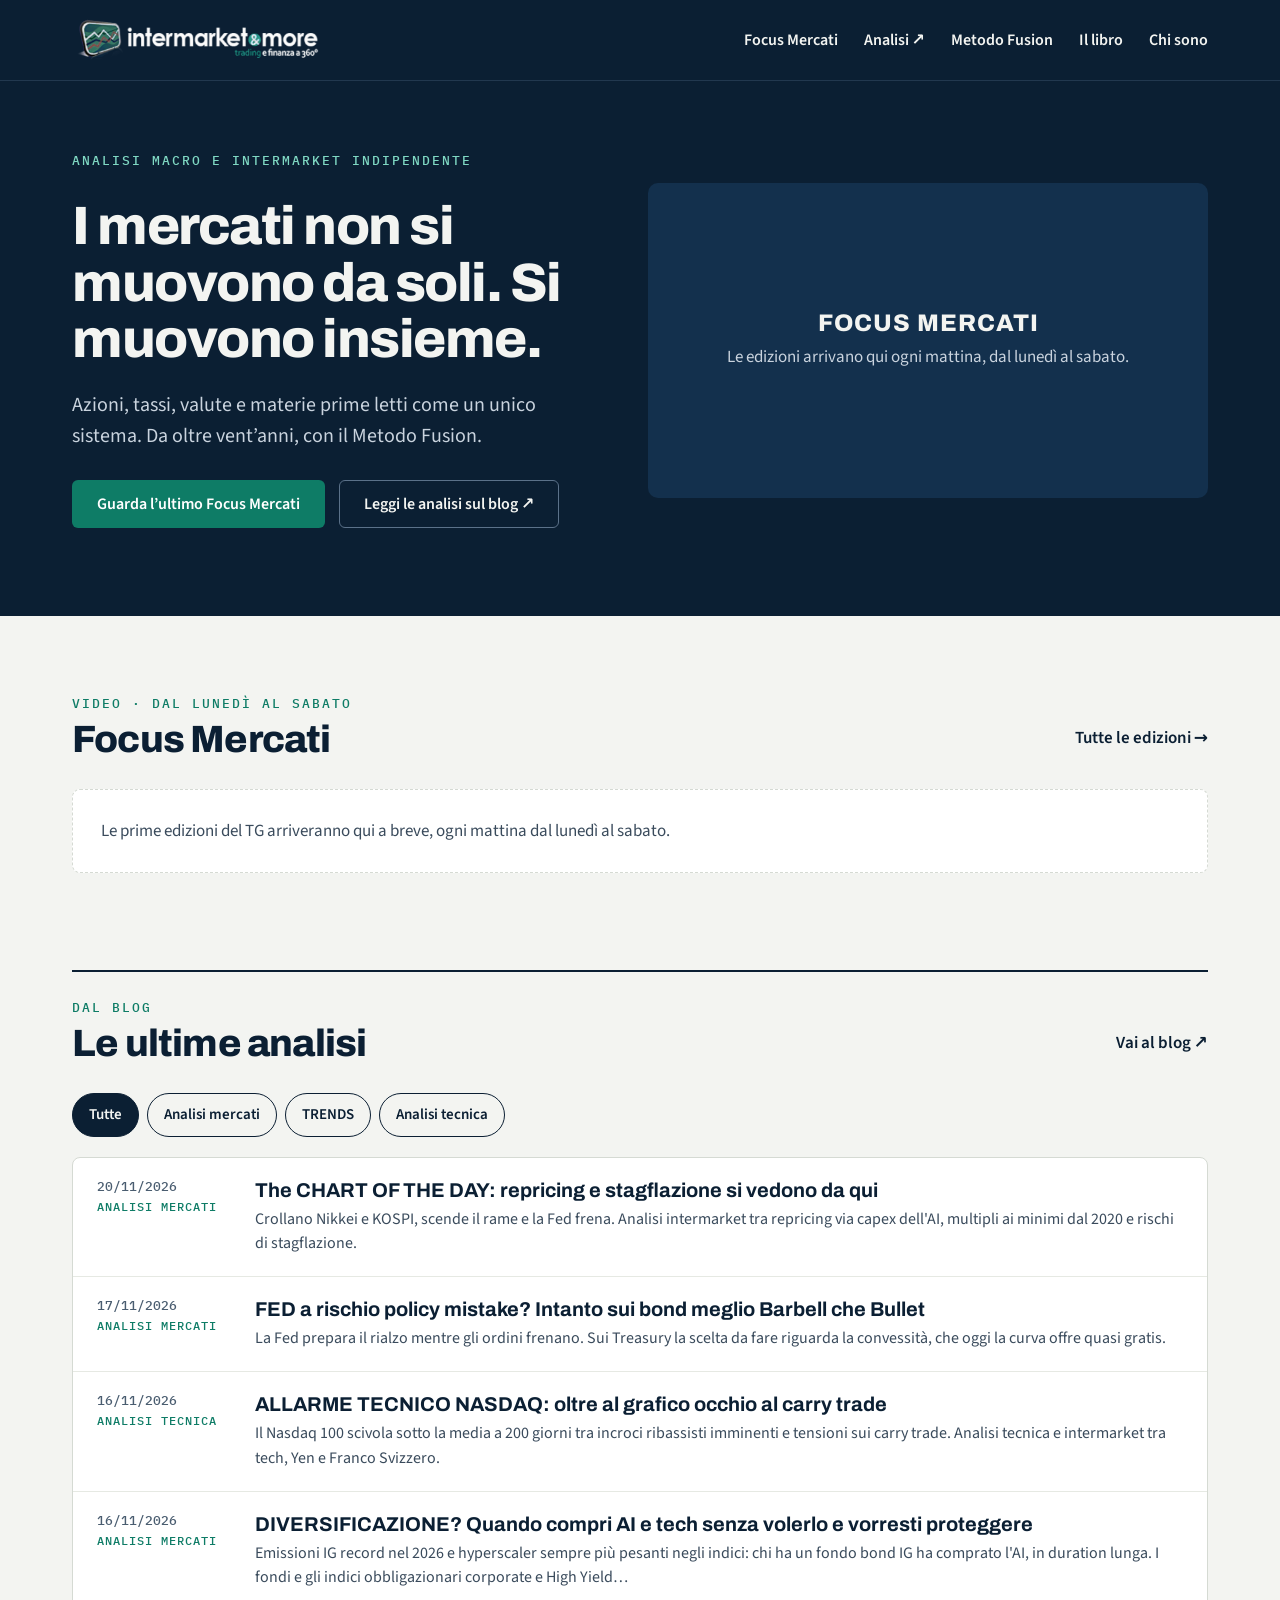
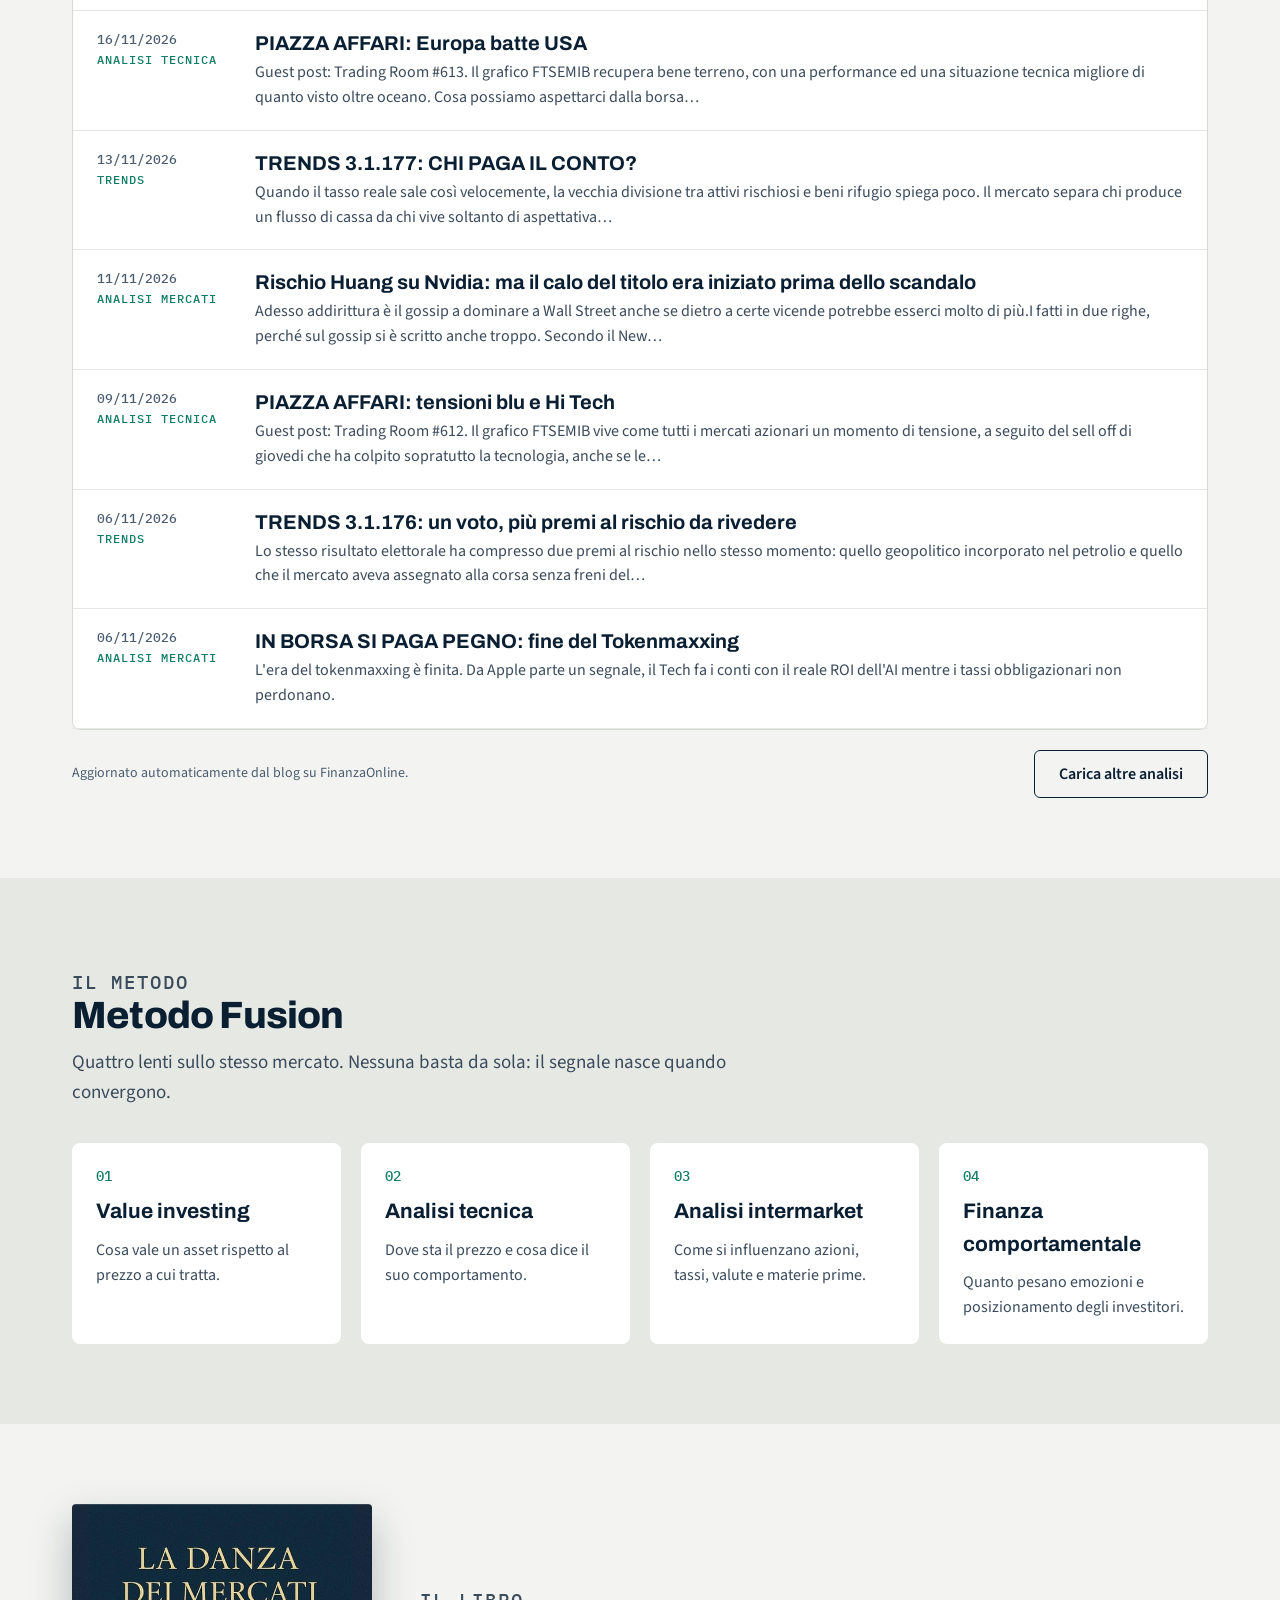
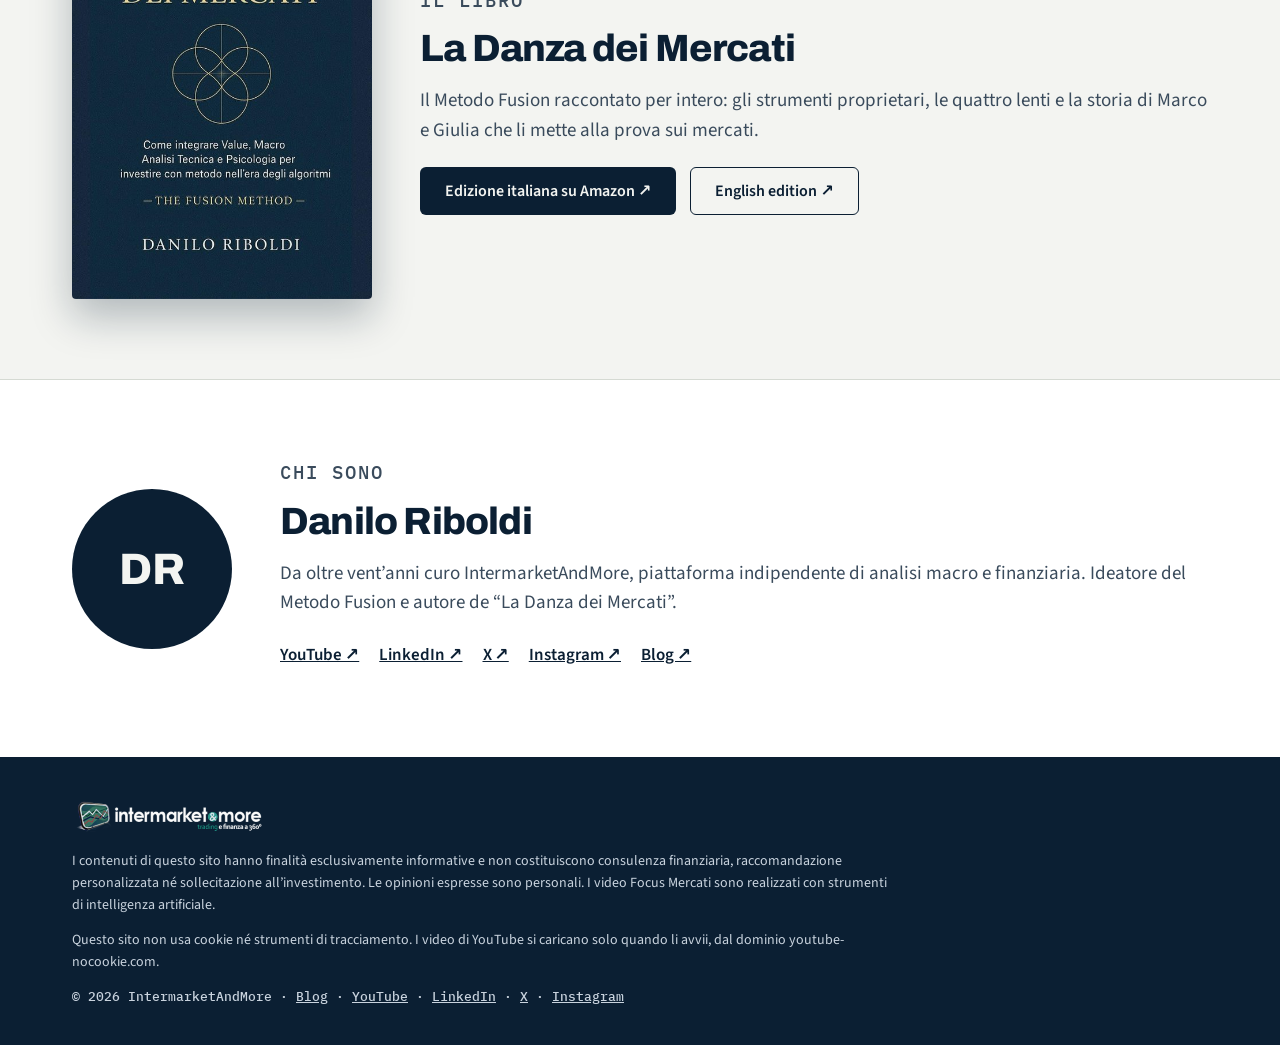
==== commit 1d372337: "Aggiornamento automatico del sito" ====
--- a/index.html
+++ b/index.html
@@ -42,7 +42,7 @@
 <div class="block-head top-rule"><div><p class="kicker">Dal blog</p><h2 id="blog-title">Le ultime analisi</h2></div>
 <a class="more" href="https://intermarketandmore.finanzaonline.com">Vai al blog ↗</a></div>
 <div class="filters" role="group" aria-label="Filtra per rubrica"><button class="pill" type="button" data-filter="all" aria-pressed="true">Tutte</button><button class="pill" type="button" data-filter="mercati" aria-pressed="false">Analisi mercati</button><button class="pill" type="button" data-filter="trends" aria-pressed="false">TRENDS</button><button class="pill" type="button" data-filter="tecnica" aria-pressed="false">Analisi tecnica</button></div>
-<div class="posts" id="posts"><a class="post" href="https://intermarketandmore.finanzaonline.com/fed-a-rischio-policy-mistake-intanto-sui-bond-meglio-barbell-che-bullet-101968.html" data-cat="mercati"><div class="when"><time datetime="2026-11-17">17/11/2026</time><span>Analisi mercati</span></div><div class="what"><b>FED a rischio policy mistake? Intanto sui bond meglio Barbell che Bullet</b><span>La Fed prepara il rialzo mentre gli ordini frenano. Sui Treasury la scelta da fare riguarda la convessità, che oggi la curva offre quasi gratis.</span></div></a><a class="post" href="https://intermarketandmore.finanzaonline.com/allarme-tecnico-nasdaq-oltre-al-grafico-occhio-al-carry-trade-101958.html" data-cat="tecnica"><div class="when"><time datetime="2026-11-16">16/11/2026</time><span>Analisi tecnica</span></div><div class="what"><b>ALLARME TECNICO NASDAQ: oltre al grafico occhio al carry trade</b><span>Il Nasdaq 100 scivola sotto la media a 200 giorni tra incroci ribassisti imminenti e tensioni sui carry trade. Analisi tecnica e intermarket tra tech, Yen e Franco Svizzero.</span></div></a><a class="post" href="https://intermarketandmore.finanzaonline.com/diversificazione-quando-compri-ai-e-tech-senza-volerlo-e-vorresti-proteggere-101950.html" data-cat="mercati"><div class="when"><time datetime="2026-11-16">16/11/2026</time><span>Analisi mercati</span></div><div class="what"><b>DIVERSIFICAZIONE? Quando compri AI e tech senza volerlo e vorresti proteggere</b><span>Emissioni IG record nel 2026 e hyperscaler sempre più pesanti negli indici: chi ha un fondo bond IG ha comprato l&#x27;AI, in duration lunga. I fondi e gli indici obbligazionari corporate e High Yield…</span></div></a><a class="post" href="https://intermarketandmore.finanzaonline.com/piazza-affari-europa-batte-usa-101947.html" data-cat="tecnica"><div class="when"><time datetime="2026-11-16">16/11/2026</time><span>Analisi tecnica</span></div><div class="what"><b>PIAZZA AFFARI: Europa batte USA</b><span>Guest post: Trading Room #613. Il grafico FTSEMIB recupera bene terreno, con una performance ed una situazione tecnica migliore di quanto visto oltre oceano. Cosa possiamo aspettarci dalla borsa…</span></div></a><a class="post" href="https://intermarketandmore.finanzaonline.com/trends-3-1-177-chi-paga-il-conto-101940.html" data-cat="trends"><div class="when"><time datetime="2026-11-13">13/11/2026</time><span>TRENDS</span></div><div class="what"><b>TRENDS 3.1.177: CHI PAGA IL CONTO?</b><span>Quando il tasso reale sale così velocemente, la vecchia divisione tra attivi rischiosi e beni rifugio spiega poco. Il mercato separa chi produce un flusso di cassa da chi vive soltanto di aspettativa…</span></div></a><a class="post" href="https://intermarketandmore.finanzaonline.com/rischio-huang-su-nvidia-ma-il-calo-del-titolo-era-iniziato-prima-dello-scandalo-101936.html" data-cat="mercati"><div class="when"><time datetime="2026-11-11">11/11/2026</time><span>Analisi mercati</span></div><div class="what"><b>Rischio Huang su Nvidia: ma il calo del titolo era iniziato prima dello scandalo</b><span>Adesso addirittura è il gossip a dominare a Wall Street anche se dietro a certe vicende potrebbe esserci molto di più.I fatti in due righe, perché sul gossip si è scritto anche troppo. Secondo il New…</span></div></a><a class="post" href="https://intermarketandmore.finanzaonline.com/piazza-affari-tensioni-blu-e-hi-tech-101933.html" data-cat="tecnica"><div class="when"><time datetime="2026-11-09">09/11/2026</time><span>Analisi tecnica</span></div><div class="what"><b>PIAZZA AFFARI: tensioni blu e Hi Tech</b><span>Guest post: Trading Room #612. Il grafico FTSEMIB vive come tutti i mercati azionari un momento di tensione, a seguito del sell off di giovedi che ha colpito sopratutto la tecnologia, anche se le…</span></div></a><a class="post" href="https://intermarketandmore.finanzaonline.com/trends-3-1-176-un-voto-piu-premi-al-rischio-da-rivedere-101928.html" data-cat="trends"><div class="when"><time datetime="2026-11-06">06/11/2026</time><span>TRENDS</span></div><div class="what"><b>TRENDS 3.1.176: un voto, più premi al rischio da rivedere</b><span>Lo stesso risultato elettorale ha compresso due premi al rischio nello stesso momento: quello geopolitico incorporato nel petrolio e quello che il mercato aveva assegnato alla corsa senza freni del…</span></div></a><a class="post" href="https://intermarketandmore.finanzaonline.com/in-borsa-si-paga-pegno-fine-del-tokenmaxxing-101920.html" data-cat="mercati"><div class="when"><time datetime="2026-11-06">06/11/2026</time><span>Analisi mercati</span></div><div class="what"><b>IN BORSA SI PAGA PEGNO: fine del Tokenmaxxing</b><span>L&#x27;era del tokenmaxxing è finita. Da Apple parte un segnale, il Tech fa i conti con il reale ROI dell&#x27;AI mentre i tassi obbligazionari non perdonano.</span></div></a><a class="post" href="https://intermarketandmore.finanzaonline.com/onda-blu-a-capitol-hill-che-succede-adesso-ai-mercati-101917.html" data-cat="mercati"><div class="when"><time datetime="2026-11-04">04/11/2026</time><span>Analisi mercati</span></div><div class="what"><b>Onda Blu a Capitol Hill: che succede adesso ai mercati?</b><span>Vittoria democratica a Capitol Hill: crolla il rischio sui Treasury, ma le borse frenano. Ecco gli impatti su tassi e settori azionari.</span></div></a><a class="post" href="https://intermarketandmore.finanzaonline.com/midterm-usa-2026-per-le-borse-e-sempre-un-successo-101910.html" data-cat="mercati"><div class="when"><time datetime="2026-11-03">03/11/2026</time><span>Analisi mercati</span></div><div class="what"><b>Midterm USA 2026: per le borse è SEMPRE un successo</b><span>Tempismo perfetto. Martedì 3 novembre gli americani votano, e il messaggio è servito: tranquilli, la storia è con noi e comunque vada sarà un successo! Quantomeno sulla carta… S&amp;P 500 dopo le…</span></div></a><a class="post" href="https://intermarketandmore.finanzaonline.com/midterm-usa-2026-ecco-come-stanno-in-realta-le-cose-101892.html" data-cat="mercati"><div class="when"><time datetime="2026-11-03">03/11/2026</time><span>Analisi mercati</span></div><div class="what"><b>Midterm USA 2026: ecco come stanno in REALTA’ le cose</b><span>C’è un copione logoro che le sale operative rispolverano puntualmente prima delle elezioni di metà mandato. Sembra quasi ad un calmante somministrato prima di coricarsi: non temete le urne, perché la…</span></div></a><a class="post" href="https://intermarketandmore.finanzaonline.com/piazza-affari-un-venerdi-nero-101907.html" data-cat="tecnica"><div class="when"><time datetime="2026-11-02">02/11/2026</time><span>Analisi tecnica</span></div><div class="what"><b>PIAZZA AFFARI: un venerdi nero</b><span>Guest post: Trading Room #611. Il grafico FTSEMIB vive come tutti i mercati azionari un momento di tensione, proprio in concomitanza del periodo che dovrebbe portarci il fatidico “Rally di Natale”…</span></div></a><a class="post" href="https://intermarketandmore.finanzaonline.com/la-settimana-in-cui-il-capex-ai-diventa-fatturato-101903.html" data-cat="mercati"><div class="when"><time datetime="2026-11-02">02/11/2026</time><span>Analisi mercati</span></div><div class="what"><b>La settimana in cui il capex AI diventa fatturato</b><span>Venerdì sera, ultima seduta di ottobre. Il Nasdaq chiude a -2,9%, la peggior giornata da inizio giugno. Intel perde il 28,6% in un colpo solo. L’S&amp;P 500 finisce a 7.580, sotto la media mobile a 100…</span></div></a><a class="post" href="https://intermarketandmore.finanzaonline.com/trends-3-1-175-quando-il-capex-si-fa-debito-101899.html" data-cat="trends"><div class="when"><time datetime="2026-10-30">30/10/2026</time><span>TRENDS</span></div><div class="what"><b>TRENDS 3.1.175: QUANDO IL CAPEX SI FA DEBITO</b><span>Per due anni il mercato ha chiesto all’intelligenza artificiale una cosa sola: quanto cresce. Questa settimana la domanda è cambiata. Chi la paga, con quale cassa, a quale tasso. Le risposte sono…</span></div></a><a class="post" href="https://intermarketandmore.finanzaonline.com/la-trappola-o-illusione-del-cassettista-101886.html" data-cat="mercati"><div class="when"><time datetime="2026-10-28">28/10/2026</time><span>Analisi mercati</span></div><div class="what"><b>LA TRAPPOLA (O ILLUSIONE) DEL CASSETTISTA</b><span>Un bond governativo che perde oltre il 50% dai massimi storici. Citofonare duration e maximum drawdown. Scopri i meccanismi occulti di duration e volatilità dietro il crollo dei BTP a 50 anni.</span></div></a><a class="post" href="https://intermarketandmore.finanzaonline.com/piazza-affari-ftsemib-sotto-la-media-mobile-200-101884.html" data-cat="tecnica"><div class="when"><time datetime="2026-10-26">26/10/2026</time><span>Analisi tecnica</span></div><div class="what"><b>PIAZZA AFFARI: FTSEMIB sotto la media mobile 200</b><span>Guest post: Trading Room #610. Il grafico FTSEMIB prende la strada ribassista e risulta evidente un’area supportiva importante con la MM 50 e su un supporto importante. Cosa possiamo aspettarci dalla…</span></div></a><a class="post" href="https://intermarketandmore.finanzaonline.com/trends-3-1-174-il-mondo-al-5-101879.html" data-cat="trends"><div class="when"><time datetime="2026-10-24">24/10/2026</time><span>TRENDS</span></div><div class="what"><b>TRENDS 3.1.174: IL MONDO AL 5%</b><span>Con il risk-free attorno al 5%, il mercato premia chi si autofinanzia e punisce chi ha bisogno di capitale esterno: Meta con il free cash flow negativo, i neocloud, la Francia, il BTP trascinato…</span></div></a><a class="post" href="https://intermarketandmore.finanzaonline.com/perche-wall-street-punisce-chi-investe-e-premia-chi-aspetta-101875.html" data-cat="mercati"><div class="when"><time datetime="2026-10-23">23/10/2026</time><span>Analisi mercati</span></div><div class="what"><b>Perche Wall Street punisce chi investe e premia chi aspetta</b><span>Tra ansia da Capex, trimestrali USA record punite e squeeze sui derivati: anatomia cinica di una correzione tech guidata dai market maker e dalla paura.</span></div></a><a class="post" href="https://intermarketandmore.finanzaonline.com/piazza-affari-la-situazione-si-complica-101872.html" data-cat="tecnica"><div class="when"><time datetime="2026-10-20">20/10/2026</time><span>Analisi tecnica</span></div><div class="what"><b>PIAZZA AFFARI: la situazione si complica</b><span>Guest post: Trading Room #609. Il grafico FTSEMIB resta impostato in fase correttiva in un momento che diventa topico con le trimestrali USA e le tensioni su tassi e debito delle società legate…</span></div></a><a class="post" href="https://intermarketandmore.finanzaonline.com/da-nvidia-a-coreweave-quando-il-capex-a-debito-fa-la-differenza-101868.html" data-cat="mercati"><div class="when"><time datetime="2026-10-19">19/10/2026</time><span>Analisi mercati</span></div><div class="what"><b>Da Nvidia a CoreWeave: quando il capex a debito fa la differenza</b><span>Il mercato si sveglia dall&#x27;illusione dell&#x27;AI a costo zero. Tra crolli dei neocloud, bond CoreWeave a rendimenti distressed e spread in allerta, ecco i veri rischi.</span></div></a><a class="post" href="https://intermarketandmore.finanzaonline.com/trends-3-1-173-la-parola-passa-al-rischio-di-credito-101861.html" data-cat="trends"><div class="when"><time datetime="2026-10-17">17/10/2026</time><span>TRENDS</span></div><div class="what"><b>TRENDS 3.1.173: LA PAROLA PASSA AL RISCHIO DI CREDITO</b><span>Il filo comune è uno solo. Il mercato sta prezzando un rischio di credito endogeno: nasce dall’incrocio tra un costo del capitale strutturalmente più alto e un ciclo di investimento finanziato sempre…</span></div></a><a class="post" href="https://intermarketandmore.finanzaonline.com/piazza-affari-grafico-ftsemib-in-debolezza-101857.html" data-cat="tecnica"><div class="when"><time datetime="2026-10-12">12/10/2026</time><span>Analisi tecnica</span></div><div class="what"><b>PIAZZA AFFARI: Grafico FTSEMIB in debolezza</b><span>Guest post: Trading Room #608. Il grafico FTSEMIB resta in una fase di debolezza, la rottura della media mobile 21 preoccupa (su scala weekly) ma positiva la tenuta della 200 giorni daily. Cosa…</span></div></a><a class="post" href="https://intermarketandmore.finanzaonline.com/il-paradosso-perche-tassi-e-debito-non-abbattono-la-borsa-101846.html" data-cat="mercati"><div class="when"><time datetime="2026-10-12">12/10/2026</time><span>Analisi mercati</span></div><div class="what"><b>IL PARADOSSO: PERCHE’ TASSI E DEBITO NON ABBATTONO LA BORSA</b><span>Le Big Tech si indebitano ignorando il costo del denaro. Un&#x27;analisi intermarket sul paradosso in cui una crescita iperbolica annienta la gravità dei tassi.</span></div></a><a class="post" href="https://intermarketandmore.finanzaonline.com/trends-3-1-172-i-tassi-non-sono-un-problema-101853.html" data-cat="trends"><div class="when"><time datetime="2026-10-09">09/10/2026</time><span>TRENDS</span></div><div class="what"><b>TRENDS 3.1.172: I TASSI NON SONO UN PROBLEMA!</b><span>Il mercato obbligazionario resta protagonista assieme alla resilienza del mercato azionario che continua a crescere, ma c’è un motivo molto difendibile a sostegno della tesi. Intanto però a breve si…</span></div></a><a class="post" href="https://intermarketandmore.finanzaonline.com/bce-alert-frenata-sul-trend-restrittivo-dei-tassi-di-interesse-101842.html" data-cat="mercati"><div class="when"><time datetime="2026-10-09">09/10/2026</time><span>Analisi mercati</span></div><div class="what"><b>BCE ALERT: FRENATA sul trend restrittivo dei TASSI di INTERESSE</b><span>L&#x27;inflazione headline torna a mordere al 3,8% mentre la core si ferma al 2,5%. La BCE è in trappola tra tassi alti, debito insostenibile e crescita asfittica.</span></div></a><a class="post" href="https://intermarketandmore.finanzaonline.com/bond-sotto-pressione-hedge-fund-in-action-101836.html" data-cat="mercati"><div class="when"><time datetime="2026-10-08">08/10/2026</time><span>Analisi mercati</span></div><div class="what"><b>BOND SOTTO PRESSIONE: HEDGE FUND IN ACTION!</b><span>Tanto tuono che piovve e alla fine è tornata quella cosa che sembrava accantonata. Sembrava perché la storia insegna, i cicli si ripetono e quindi era solo una questione di tempo. Ovviamente parlo…</span></div></a><a class="post" href="https://intermarketandmore.finanzaonline.com/la-grande-illusione-del-rally-101825.html" data-cat="mercati"><div class="when"><time datetime="2026-10-06">06/10/2026</time><span>Analisi mercati</span></div><div class="what"><b>LA GRANDE ILLUSIONE DEL RALLY</b><span>Aprite un qualsiasi terminale finanziario, guardate il grafico dell’S&amp;P 500 tradizionale e avrete la netta sensazione che il sistema economico stia vivendo una nuova epoca d’oro priva di ostacoli. Ma…</span></div></a><a class="post" href="https://intermarketandmore.finanzaonline.com/prezzo-del-petrolio-il-vero-costo-del-barile-101816.html" data-cat="mercati"><div class="when"><time datetime="2026-10-05">05/10/2026</time><span>Analisi mercati</span></div><div class="what"><b>PREZZO DEL PETROLIO: IL VERO COSTO DEL BARILE</b><span>Prezzo del petrolio: il Brent dice 102 dollari, il barile fisico oltre 120. I noli delle petroliere a 1 milione al giorno riscrivono il costo vero. E la curva backwardation dice tutto.</span></div></a><a class="post" href="https://intermarketandmore.finanzaonline.com/trends-3-1-171-il-prezzo-del-tempo-101812.html" data-cat="trends"><div class="when"><time datetime="2026-10-04">04/10/2026</time><span>TRENDS</span></div><div class="what"><b>TRENDS 3.1.171: IL PREZZO DEL TEMPO</b><span>Il mercato obbligazionario ha smesso di prezzare la prossima mossa delle banche centrali e ha cominciato a prezzare il costo della durata, cioè quanto costa prestare a lungo a Stati che finanziano…</span></div></a><a class="post" href="https://intermarketandmore.finanzaonline.com/ipo-anthropic-tutto-quello-che-bisogna-sapere-101807.html" data-cat="mercati"><div class="when"><time datetime="2026-09-30">30/09/2026</time><span>Analisi mercati</span></div><div class="what"><b>IPO Anthropic: tutto quello che bisogna sapere!</b><span>IPO Anthropic: 34 dei 42 miliardi di perdita non sono cassa. I 518 miliardi di impegni in compute invece sì. Ecco dove sta il rischio vero.</span></div></a><a class="post" href="https://intermarketandmore.finanzaonline.com/buyback-nvidia-da-record-proprio-quando-il-premio-al-rischio-e-sparito-101800.html" data-cat="mercati"><div class="when"><time datetime="2026-09-29">29/09/2026</time><span>Analisi mercati</span></div><div class="what"><b>Buyback Nvidia da record  proprio quando il premio al rischio è sparito</b><span>Nvidia lancia un buyback record mentre i Treasury rendono più degli utili azionari. Analisi del premio al rischio azzerato e del corto circuito AI.</span></div></a><a class="post" href="https://intermarketandmore.finanzaonline.com/piazza-affari-europa-che-arranca-101798.html" data-cat="tecnica"><div class="when"><time datetime="2026-09-28">28/09/2026</time><span>Analisi tecnica</span></div><div class="what"><b>PIAZZA AFFARI: Europa che arranca</b><span>Guest post: Trading Room #607. Il grafico FTSEMIB resta in una fase non proprio entusiasmante. Cosa possiamo aspettarci dalla borsa italiana per la prossima settimana? Tra i vari titoli occhio a…</span></div></a><a class="post" href="https://intermarketandmore.finanzaonline.com/trends-3-1-170-cambio-di-motore-101793.html" data-cat="trends"><div class="when"><time datetime="2026-09-26">26/09/2026</time><span>TRENDS</span></div><div class="what"><b>TRENDS 3.1.170: CAMBIO DI MOTORE</b><span>Non è più soltanto lo shock d’offerta della guerra con l’Iran. È la domanda. Un’economia americana che accelera, davanti a una banca centrale che uno shock d’offerta poteva ancora lasciarlo passare…</span></div></a><a class="post" href="https://intermarketandmore.finanzaonline.com/365-000-000-000-000-e-il-superciclo-head-101785.html" data-cat="mercati"><div class="when"><time datetime="2026-09-25">25/09/2026</time><span>Analisi mercati</span></div><div class="what"><b>365.000.000.000.000 e il superciclo HEAD</b><span>Il debito globale tocca 365mila miliardi e la spesa per interessi divora il futuro. L&#x27;inflazione è solo un anestetico: scopri i veri rischi per i mercati.</span></div></a><a class="post" href="https://intermarketandmore.finanzaonline.com/il-silenzio-dei-compratori-in-ultima-istanza-101780.html" data-cat="mercati"><div class="when"><time datetime="2026-09-25">25/09/2026</time><span>Analisi mercati</span></div><div class="what"><b>IL SILENZIO DEI COMPRATORI IN ULTIMA ISTANZA</b><span>La storica correlazione tra S&amp;P 500 e buyback si è spezzata. Tra tassi alti e spese per l&#x27;AI, le aziende smettono di ricomprare azioni: ecco perché il rally azionario corre un grave rischio.</span></div></a><a class="post" href="https://intermarketandmore.finanzaonline.com/the-big-trap-101772.html" data-cat="mercati"><div class="when"><time datetime="2026-09-23">23/09/2026</time><span>Analisi mercati</span></div><div class="what"><b>THE BIG TRAP</b><span>L&#x27;Intelligenza Artificiale promette miracoli ma il PIL USA stagna rispetto all&#x27;era Dotcom. Analisi intermarket tra bolla AI, dazi e deficit record.</span></div></a><a class="post" href="https://intermarketandmore.finanzaonline.com/piazza-affari-7-101761.html" data-cat="tecnica"><div class="when"><time datetime="2026-09-21">21/09/2026</time><span>Analisi tecnica</span></div><div class="what"><b>PIAZZA AFFARI: situazione più incerta di quanto sembri</b><span>Guest post: Trading Room #606. Il grafico FTSEMIB resta in trading range ma sottolinea il fatto che il momento è complesso. Cosa possiamo aspettarci dalla borsa italiana per la prossima settimana?…</span></div></a><a class="post" href="https://intermarketandmore.finanzaonline.com/trends-3-1-168-tassi-che-affondano-una-certa-fiducia-101755.html" data-cat="trends"><div class="when"><time datetime="2026-09-18">18/09/2026</time><span>TRENDS</span></div><div class="what"><b>TRENDS 3.1.169: TASSI CHE AFFONDANO UNA CERTA FIDUCIA</b><span>In otto giorni tre delle principali banche centrali del mondo hanno alzato i tassi. La BCE il 10 settembre, la Federal Reserve mercoledì, la Banca del Giappone venerdì. Una stretta sincronizzata che…</span></div></a><a class="post" href="https://intermarketandmore.finanzaonline.com/intermarket-i-tassi-salgono-e-che-faranno-le-borse-101750.html" data-cat="mercati"><div class="when"><time datetime="2026-09-18">18/09/2026</time><span>Analisi mercati</span></div><div class="what"><b>INTERMARKET: i tassi salgono e che faranno le borse?</b><span>Le azioni salgono con l&#x27;AI, ma il petrolio alle stelle e i Treasury al 5% lanciano un allarme. Scopri l&#x27;analisi intermarket e i veri rischi per il mercato azionario.</span></div></a><a class="post" href="https://intermarketandmore.finanzaonline.com/fomc-warsh-e-la-curva-che-non-perdona-101742.html" data-cat="mercati"><div class="when"><time datetime="2026-09-16">16/09/2026</time><span>Analisi mercati</span></div><div class="what"><b>FOMC, Warsh e la curva che non perdona</b><span>La Fed alza i tassi al 3,75-4% e Warsh nega condizioni restrittive. Cosa dicono dot plot, curva e petrolio su ottobre e dicembre.</span></div></a><a class="post" href="https://intermarketandmore.finanzaonline.com/piazza-affari-tensioni-in-action-101739.html" data-cat="tecnica"><div class="when"><time datetime="2026-09-14">14/09/2026</time><span>Analisi tecnica</span></div><div class="what"><b>PIAZZA AFFARI: tensioni in action</b><span>Guest post: Trading Room #605. Il grafico FTSEMIB ha recuperato bene ma il momento è complesso. Ricomincia l’analisi weekly. Cosa possiamo aspettarci dalla borsa italiana per la prossima settimana?…</span></div></a><a class="post" href="https://intermarketandmore.finanzaonline.com/trends-3-1-168-fine-della-copertura-101733.html" data-cat="trends"><div class="when"><time datetime="2026-09-11">11/09/2026</time><span>TRENDS</span></div><div class="what"><b>TRENDS 3.1.168: FINE DELLA COPERTURA</b><span>La settimana è stata dominata da uno shock energetico: il Brent ha guadagnato quasi il 9% superando i 100 $, spinto dall’escalation nel Golfo Persico e dal crollo dei transiti nello Stretto di…</span></div></a><a class="post" href="https://intermarketandmore.finanzaonline.com/cesi-e-ny-fed-recession-model-lillusione-del-miracolo-europeo-e-la-trappola-di-pechino-101728.html" data-cat="mercati"><div class="when"><time datetime="2026-09-10">10/09/2026</time><span>Analisi mercati</span></div><div class="what"><b>CESI e NY Fed Recession Model: L’Illusione del Miracolo Europeo e la Trappola di Pechino</b><span>Guardare il mercato oggi significa assistere alla solita, stancante recita di fine ciclo. Il consensus brancola nel buio, scambiando le rimbalzate d’orgoglio statistiche per riprese strutturali…</span></div></a><a class="post" href="https://intermarketandmore.finanzaonline.com/la-guerra-dei-tassi-trump-chiama-il-taglio-il-mercato-sconta-il-rialzo-101721.html" data-cat="mercati"><div class="when"><time datetime="2026-09-08">08/09/2026</time><span>Analisi mercati</span></div><div class="what"><b>LA GUERRA DEI TASSI: Trump chiama il taglio, il mercato sconta il rialzo</b><span>Quando si parla di tassi di interesse, bisogna sempre buttare un occhio molto attento ai dati sul mercato del lavoro USA: ed ecco che venerdì mattina, otto e mezza a New York, esce il numero che…</span></div></a><a class="post" href="https://intermarketandmore.finanzaonline.com/piazza-affari-restart-3-101718.html" data-cat="tecnica"><div class="when"><time datetime="2026-09-07">07/09/2026</time><span>Analisi tecnica</span></div><div class="what"><b>PIAZZA AFFARI: restart!</b><span>Guest post: Trading Room #604. Il grafico FTSEMIB ci ha regalato una settimana tranquilla. Ricomincia l’analisi weekly. Cosa possiamo aspettarci dalla borsa italiana per la prossima settimana? Tra i…</span></div></a><a class="post" href="https://intermarketandmore.finanzaonline.com/trends-3-1-167-repricing-globale-in-atto-101714.html" data-cat="trends"><div class="when"><time datetime="2026-09-05">05/09/2026</time><span>TRENDS</span></div><div class="what"><b>TRENDS 3.1.167: REPRICING GLOBALE IN ATTO</b><span>Il repricing globale non è un evento di svalutazione monetaria ma di stretta, e questo spiega quattro anomalie simultanee: petrolio +8% con l’oro fermo, payroll forti con le azioni in calo…</span></div></a><a class="post" href="https://intermarketandmore.finanzaonline.com/fed-e-inflazione-la-realta-di-jackson-hole-che-spaventa-i-mercati-101706.html" data-cat="mercati"><div class="when"><time datetime="2026-09-02">02/09/2026</time><span>Analisi mercati</span></div><div class="what"><b>FED e Inflazione: la Realtà di Jackson Hole che Spaventa i Mercati</b><span>Il consenso finanziario ama farsi raccontare le favole della buonanotte. Siamo onesti. Per settimane i gestori hanno cullato il sogno di un ammorbidimento monetario imminente, raccontandosi che la…</span></div></a><a class="post" href="https://intermarketandmore.finanzaonline.com/insider-trading-alla-casa-bianca-101700.html" data-cat="mercati"><div class="when"><time datetime="2026-08-31">31/08/2026</time><span>Analisi mercati</span></div><div class="what"><b>Insider Trading alla Casa Bianca!</b><span>Il problema non è quanto ha guadagnato Trump. Il problema è: che cosa sapeva quando ha comprato?</span></div></a><a class="post" href="https://intermarketandmore.finanzaonline.com/trends-3-1-166-la-cessione-storica-101691.html" data-cat="trends"><div class="when"><time datetime="2026-08-29">29/08/2026</time><span>TRENDS</span></div><div class="what"><b>TRENDS 3.1.166: LA CESSIONE STORICA</b><span>Warsh a Jackson Hole rinuncia alla forward guidance e alla funzione di reazione: la Fed si sfila dal ruolo di gestore della volatilità. Nove giorni prima il Tesoro aveva fatto l’opposto. Il put non è…</span></div></a><a class="post" href="https://intermarketandmore.finanzaonline.com/shock-da-jackson-hole-nuovi-rialzi-dei-tassi-in-arrivo-101687.html" data-cat="mercati"><div class="when"><time datetime="2026-08-28">28/08/2026</time><span>Analisi mercati</span></div><div class="what"><b>Shock da Jackson Hole: nuovi rialzi dei tassi in arrivo?</b><span>Il discorso pronunciato a Jackson Hole da Kevin Warsh ha il sapore di un bicchiere d’acqua gelata in piena notte. L’ex governatore ed esperto di dinamiche monetarie ha messo in chiaro le cose: la…</span></div></a><a class="post" href="https://intermarketandmore.finanzaonline.com/101678-101678.html" data-cat="mercati"><div class="when"><time datetime="2026-08-27">27/08/2026</time><span>Analisi mercati</span></div><div class="what"><b>Debito USA al 175% del PIL e Deficit stabilmente al 5%: ma non è che si finisce contro un MURO?</b><span>Il debito USA sfiora il 100% del PIL e Druckenmiller lancia l&#x27;allarme sul deficit. Scopri l&#x27;analisi intermarket sui tassi &quot;higher for longer&quot; e come proteggerti.</span></div></a><a class="post" href="https://intermarketandmore.finanzaonline.com/disinversione-cosa-ci-raccontano-i-tassi-di-interesse-101666.html" data-cat="mercati"><div class="when"><time datetime="2026-08-26">26/08/2026</time><span>Analisi mercati</span></div><div class="what"><b>DISINVERSIONE: cosa ci raccontano i tassi di interesse</b><span>Il mercato ha una memoria corta, ma la matematica dei rendimenti non perdona e ci racconta un’altra storia. Negli ultimi mesi, abbiamo assistito a uno dei fenomeni tecnici e macroeconomici più…</span></div></a><a class="post" href="https://intermarketandmore.finanzaonline.com/brent-alle-stelle-in-realta-non-e-cosi-101657.html" data-cat="mercati"><div class="when"><time datetime="2026-08-25">25/08/2026</time><span>Analisi mercati</span></div><div class="what"><b>BRENT ALLE STELLE? In realtà NON è così</b><span>Guardi il prezzo del Brent e pensi sia alto? Errore grave. Depurato dall&#x27;inflazione USA, il petrolio reale è ai livelli di cinquant&#x27;anni fa. Ecco la verità che la finanza mainstream non ti dice.</span></div></a><a class="post" href="https://intermarketandmore.finanzaonline.com/il-bazooka-che-spara-a-salve-101654.html" data-cat="mercati"><div class="when"><time datetime="2026-08-24">24/08/2026</time><span>Analisi mercati</span></div><div class="what"><b>IL BAZOOKA CHE SPARA A SALVE</b><span>Il buyback del Tesoro USA doveva calmare i rendimenti. È durato 48 ore. Ma oro e bitcoin corrono lo stesso: ecco cosa stanno prezzando davvero.</span></div></a><a class="post" href="https://intermarketandmore.finanzaonline.com/trends-3-1-165-qui-si-fa-la-storia-101649.html" data-cat="trends"><div class="when"><time datetime="2026-08-21">21/08/2026</time><span>TRENDS</span></div><div class="what"><b>TRENDS 3.1.165: QUI SI FA LA STORIA</b><span>Se i mercati vi sembrano tutto sommato stabili e tranquilli, allora significa che non avete la percezione di cosa sta capitando. Per esempio vi siete resi conto che il tratto lungo della curva tassi…</span></div></a><a class="post" href="https://intermarketandmore.finanzaonline.com/outlook-2026-cosa-dicono-davvero-i-segnali-dellanalisi-intermarket-101642.html" data-cat="mercati"><div class="when"><time datetime="2026-08-20">20/08/2026</time><span>Analisi mercati</span></div><div class="what"><b>Outlook 2026: Cosa dicono davvero i segnali dell’Analisi Intermarket</b><span>Gli analisti a Wall Street rialzi per le azioni nel 2026. Analisi Intermarket e finanza comportamentale per valutare i rischi reali di una value trap.</span></div></a><a class="post" href="https://intermarketandmore.finanzaonline.com/sp500-e-il-fantasma-del-2000-101632.html" data-cat="tecnica"><div class="when"><time datetime="2026-08-19">19/08/2026</time><span>Analisi tecnica</span></div><div class="what"><b>SP500 E IL FANTASMA DEL 2000</b><span>L&#x27;S&amp;P 500 ripercorrerà il crollo Dot-Com del 2000 fino a 3.960 punti? Smontiamo la banalità narrativa con l&#x27;analisi dei numeri e dei bilanci reali. Anche se il CAPE Ratio chiama una necessaria…</span></div></a><a class="post" href="https://intermarketandmore.finanzaonline.com/stress-test-equity-non-e-quello-che-pensi-101627.html" data-cat="mercati"><div class="when"><time datetime="2026-08-18">18/08/2026</time><span>Analisi mercati</span></div><div class="what"><b>STRESS TEST EQUITY. NON È QUELLO CHE PENSI</b><span>Il Treasury a 30 anni tocca il 5,3%, l&#x27;oro non risponde più alla paura, la Fed di Warsh gioca al buio: l&#x27;equity sta ignorando lo stress test vero.</span></div></a><a class="post" href="https://intermarketandmore.finanzaonline.com/il-60-40-non-e-rotto-e-tornato-normale-101619.html" data-cat="mercati"><div class="when"><time datetime="2026-08-12">12/08/2026</time><span>Analisi mercati</span></div><div class="what"><b>IL 60/40 NON È ROTTO. È TORNATO NORMALE</b><span>Il portafoglio 60/40 non protegge più: correlazione azioni bond positiva, debito USA verso il 175% del PIL e rischio AI dentro i bond.</span></div></a><a class="post" href="https://intermarketandmore.finanzaonline.com/ottantacinque-milioni-di-dollari-allora-il-conto-dellai-reale-101612.html" data-cat="mercati"><div class="when"><time datetime="2026-08-10">10/08/2026</time><span>Analisi mercati</span></div><div class="what"><b>Ottantacinque milioni di dollari all’ora: il conto dell’AI reale</b><span>Da qualche parte in Virginia un data center beve elettricità come un idrovoro beve acqua di fiume. Non lo vedi, non lo senti. Ma il contatore gira. Ottantacinque milioni di dollari all’ora, secondo i…</span></div></a><a class="post" href="https://intermarketandmore.finanzaonline.com/borse-ai-massimi-ma-rally-fragile-i-segnali-intermarket-che-anticipano-una-correzione-101606.html" data-cat="mercati"><div class="when"><time datetime="2026-08-06">06/08/2026</time><span>Analisi mercati</span></div><div class="what"><b>Borse ai massimi ma rally fragile? I segnali intermarket che anticipano una correzione</b><span>PIL nominale USA all&#x27;8%, S&amp;P 500 ai massimi, ma il mercato obbligazionario teme il surriscaldamento. I segnali intermarket da guardare prima della prossima correzione.</span></div></a><a class="post" href="https://intermarketandmore.finanzaonline.com/piazza-affari-il-mercato-regge-101604.html" data-cat="tecnica"><div class="when"><time datetime="2026-08-03">03/08/2026</time><span>Analisi tecnica</span></div><div class="what"><b>PIAZZA AFFARI: il mercato regge</b><span>Guest post: Trading Room #603. Il grafico FTSEMIB malgrado tutto regge anche se non risulta netta una direzionalità,Cosa possiamo aspettarci dalla borsa italiana per la prossima settimana? Tra i vari…</span></div></a><a class="post" href="https://intermarketandmore.finanzaonline.com/keep-calm-and-enjoy-your-holidays-3-101602.html" data-cat="mercati"><div class="when"><time datetime="2026-08-01">01/08/2026</time><span>Analisi mercati</span></div><div class="what"><b>KEEP CALM and enjoy your Holidays</b><span>PRENDIAMOCI UNA PAUSA. Fermiamoci un attimo. E ricarichiamo le batterie. L’autunno di certo sarà rovente. Buone vacanze a tutti.</span></div></a><a class="post" href="https://intermarketandmore.finanzaonline.com/fed-ferma-mercati-no-kevin-warsh-e-la-spaccatura-di-wall-street-101596.html" data-cat="mercati"><div class="when"><time datetime="2026-07-30">30/07/2026</time><span>Analisi mercati</span></div><div class="what"><b>Fed ferma, mercati no: Kevin Warsh e la spaccatura di Wall Street</b><span>FOMC in action. Fed ferma al 3,50-3,75% ma spaccata su tre voti. Rendimenti ai massimi, CDS Oracle da record: la leva sul capex AI comincia a far paura.</span></div></a><a class="post" href="https://intermarketandmore.finanzaonline.com/cds-big-tech-in-allargamento-quando-lintelligenza-artificiale-vive-a-debito-101590.html" data-cat="mercati"><div class="when"><time datetime="2026-07-30">30/07/2026</time><span>Analisi mercati</span></div><div class="what"><b>CDS Big Tech in allargamento: quando l’Intelligenza Artificiale vive a debito</b><span>Gli spread CDS sui nomi dell&#x27;IA si allargano. Tra Capex record sostenuto da debito e rendimenti sotto pressione, il mercato del credito scopre le prime crepe dell&#x27;Intelligenza Artificiale.</span></div></a><a class="post" href="https://intermarketandmore.finanzaonline.com/correlazione-magica-tassi-reali-e-forward-price-earning-analisi-e-scenari-101586.html" data-cat="mercati"><div class="when"><time datetime="2026-07-29">29/07/2026</time><span>Analisi mercati</span></div><div class="what"><b>CORRELAZIONE MAGICA: tassi reali e forward price earning. Analisi e scenari.</b><span>Tassi reali al top dal 2008, forward Price Earning sopra media: la correlazione regge solo grazie agli utili trimestrali record. Fino a quando?</span></div></a><a class="post" href="https://intermarketandmore.finanzaonline.com/warsh-tassi-reali-e-oro-la-fine-di-un-mito-101580.html" data-cat="mercati"><div class="when"><time datetime="2026-07-28">28/07/2026</time><span>Analisi mercati</span></div><div class="what"><b>Warsh, tassi reali e oro: la fine di un mito</b><span>Oro e massa monetaria globale hanno smesso di camminare insieme. Tassi reali, dollaro forte e la svolta hawkish di Warsh spiegano un decoupling che nasconde più di un semplice ribasso.</span></div></a><a class="post" href="https://intermarketandmore.finanzaonline.com/trends-3-1-164-il-prezzo-del-tempo-101576.html" data-cat="trends"><div class="when"><time datetime="2026-07-25">25/07/2026</time><span>TRENDS</span></div><div class="what"><b>TRENDS 3.1.164: IL PREZZO DEL TEMPO</b><span>Ci sono settimane in cui i mercati si muovono, e settimane in cui cambia l’unità di misura con cui li si guarda. Questa è stata la seconda cosa. Questa settimana sulla carta abbiamo avuto quattro…</span></div></a><a class="post" href="https://intermarketandmore.finanzaonline.com/brent-hormuz-e-trimestrali-tech-la-compiacenza-di-wall-street-101570.html" data-cat="mercati"><div class="when"><time datetime="2026-07-22">22/07/2026</time><span>Analisi mercati</span></div><div class="what"><b>Brent, Hormuz e trimestrali tech: la compiacenza di Wall Street</b><span>Petrolio ai massimi, Fed di Warsh sempre più falco, azionario in rally: tre segnali che raccontano storie opposte. Chi ha davvero ragione?</span></div></a><a class="post" href="https://intermarketandmore.finanzaonline.com/crollo-semiconduttori-e-kimi-k3-la-verita-sul-rischio-open-source-cinese-101566.html" data-cat="mercati"><div class="when"><time datetime="2026-07-20">20/07/2026</time><span>Analisi mercati</span></div><div class="what"><b>Crollo semiconduttori e Kimi K3: la verità sul rischio open source cinese</b><span>Il crollo dello S&amp;P 500 guidato dai chipmaker svela la fragilita della concentrazione degli indici. Kimi K3 e l&#x27;open-source cinese minacciano Wall Street: ecco la verita oltre la narrativa mainstream.</span></div></a><a class="post" href="https://intermarketandmore.finanzaonline.com/trends-3-1-163-il-fronte-sbagliato-dei-mercati-101561.html" data-cat="trends"><div class="when"><time datetime="2026-07-18">18/07/2026</time><span>TRENDS</span></div><div class="what"><b>TRENDS 3.1.163: IL FRONTE SBAGLIATO DEI MERCATI</b><span>Le tre anomalie al centro dell&#x27;episodio: l&#x27;oro che archivia la peggior settimana da sei nonostante l&#x27;escalation (regime dei tassi reali batte la paura), i Treasury inchiodati al 4,55% che non…</span></div></a><a class="post" href="https://intermarketandmore.finanzaonline.com/global-wealth-report-ricchezza-mediana-giu-e-governi-a-caccia-di-risparmi-101559.html" data-cat="mercati"><div class="when"><time datetime="2026-07-17">17/07/2026</time><span>Analisi mercati</span></div><div class="what"><b>Global Wealth Report: ricchezza mediana giù e governi a caccia di risparmi</b><span>La ricchezza globale cresce ma l’Eurozona affonda nella stagnazione. Smascheriamo l’illusione valutaria del Global Wealth Report 2026 e i veri rischi per il tuo patrimonio.</span></div></a><a class="post" href="https://intermarketandmore.finanzaonline.com/ai-e-capex-stellari-la-svolta-ibrida-101553.html" data-cat="mercati"><div class="when"><time datetime="2026-07-16">16/07/2026</time><span>Analisi mercati</span></div><div class="what"><b>AI e Capex stellari: la svolta ibrida</b><span>I mercati sono a un bivio fragile. Tra aspettative utili trimestrali folli e concentrazione record di titoli legati all&#x27;intelligenza artificiale.</span></div></a><a class="post" href="https://intermarketandmore.finanzaonline.com/matrice-di-correlazione-la-vera-diversificazione-allindice-azionario-101547.html" data-cat="mercati"><div class="when"><time datetime="2026-07-14">14/07/2026</time><span>Analisi mercati</span></div><div class="what"><b>MATRICE di CORRELAZIONE: la vera diversificazione all’indice azionario</b><span>L&#x27;S&amp;P 500 pesa il 39% in tecnologia. La matrice di correlazione svela perché il tuo indice diversificato oggi non lo è più.</span></div></a><a class="post" href="https://intermarketandmore.finanzaonline.com/la-trappola-dei-rendimenti-reali-al-29-bond-ed-equity-vanno-in-difficolta-101539.html" data-cat="mercati"><div class="when"><time datetime="2026-07-14">14/07/2026</time><span>Analisi mercati</span></div><div class="what"><b>La trappola dei rendimenti reali al 2,9% (bond ed equity vanno in difficoltà)</b><span>l tech crolla da Seul a New York, i tassi reali volano ai massimi dal 2008 e Hormuz brucia ancora. Chi pensava che la favola dell’intelligenza artificiale potesse correre all’infinito senza fare i…</span></div></a><a class="post" href="https://intermarketandmore.finanzaonline.com/trends-3-1-162-assuefazione-101536.html" data-cat="trends"><div class="when"><time datetime="2026-07-13">13/07/2026</time><span>TRENDS</span></div><div class="what"><b>TRENDS 3.1.162: ASSUEFAZIONE</b><span>Una settimana che ci consegna un mercato che ha imparato a convivere con la guerra. Gli Stati Uniti e l’Iran si sono colpiti per due giorni consecutivi, missili sulle basi americane nel Golfo, tanker…</span></div></a><a class="post" href="https://intermarketandmore.finanzaonline.com/alert-magnificent-7-e-rischio-sistemico-cina-e-payoff-da-monitorare-101528.html" data-cat="mercati"><div class="when"><time datetime="2026-07-09">09/07/2026</time><span>Analisi mercati</span></div><div class="what"><b>ALERT Magnificent 7 e rischio sistemico: CINA e payoff da monitorare!</b><span>Guardatelo bene quel grafico di Apollo. Quello in cui il consenso, con la solita commovente fiducia cieca, disegna un’impennata verticale del free cash flow per le Big Tech da qui al 2030. Ok, si…</span></div></a><a class="post" href="https://intermarketandmore.finanzaonline.com/hormuz-brucia-ma-i-mercati-reagiscono-in-modo-strano-101526.html" data-cat="mercati"><div class="when"><time datetime="2026-07-08">08/07/2026</time><span>Analisi mercati</span></div><div class="what"><b>Hormuz Brucia ma i mercati reagiscono in modo strano</b><span>Una petroliera qatariota che brucia al largo dell’Oman, di notte, centrata da un missile mentre usciva dallo Stretto. Il gas naturale liquefatto più pregiato del pianeta, con una rotta sola per…</span></div></a><a class="post" href="https://intermarketandmore.finanzaonline.com/crack-spread-perche-benzina-e-gasolio-non-seguono-il-crollo-del-petrolio-101522.html" data-cat="mercati"><div class="when"><time datetime="2026-07-02">02/07/2026</time><span>Analisi mercati</span></div><div class="what"><b>CRACK SPREAD: perché benzina e gasolio non seguono il crollo del petrolio</b><span>Il petrolio è crollato del 40% ma benzina e gasolio no. Accise, crack spread e geografia delle raffinerie: ecco chi decide il prezzo alla pompa.</span></div></a><a class="post" href="https://intermarketandmore.finanzaonline.com/capex-ai-e-mercati-la-verita-sta-venendo-a-galla-101516.html" data-cat="mercati"><div class="when"><time datetime="2026-06-29">29/06/2026</time><span>Analisi mercati</span></div><div class="what"><b>CAPEX, AI e mercati: LA VERITA’ sta venendo a galla</b><span>Il crollo del Free Cash Flow delle Big Tech rivela la dura realtà del boom AI nel 2026: spesi miliardi in CapEx mentre i produttori di chip intascano tutto.</span></div></a><a class="post" href="https://intermarketandmore.finanzaonline.com/piazza-affari-arriva-la-debolezza-e-ci-sta-101514.html" data-cat="tecnica"><div class="when"><time datetime="2026-06-29">29/06/2026</time><span>Analisi tecnica</span></div><div class="what"><b>PIAZZA AFFARI: arriva la debolezza (e ci sta)</b><span>Guest post: Trading Room #602. Il grafico FTSEMIB corregge ed è assolutamente naturale e giusto per smaltire gli eccessi delle ultime settimane. Cosa possiamo aspettarci dalla borsa italiana per la…</span></div></a><a class="post" href="https://intermarketandmore.finanzaonline.com/trends-3-1-161-il-grande-livellatore-101509.html" data-cat="trends"><div class="when"><time datetime="2026-06-26">26/06/2026</time><span>TRENDS</span></div><div class="what"><b>TRENDS 3.1.161: IL GRANDE LIVELLATORE</b><span>Una settimana una sola forza ha rimesso ordine in mercati che per mesi avevano viaggiato ciascuno con la propria narrazione. Quella forza non è un evento, è un prezzo: il prezzo del denaro. E quando…</span></div></a><a class="post" href="https://intermarketandmore.finanzaonline.com/correlazione-rotta-petrolio-giu-ma-i-tassi-salgono-101501.html" data-cat="mercati"><div class="when"><time datetime="2026-06-24">24/06/2026</time><span>Analisi mercati</span></div><div class="what"><b>CORRELAZIONE ROTTA? Petrolio giù ma i tassi salgono</b><span>Il petrolio crolla ma i tassi salgono: la correlazione si è rotta. Perché la Fed di Warsh teme ancora l&#x27;inflazione e cosa significa per i mercati</span></div></a><a class="post" href="https://intermarketandmore.finanzaonline.com/investire-a-lungo-termine-il-mito-della-linea-blu-101488.html" data-cat="mercati"><div class="when"><time datetime="2026-06-19">19/06/2026</time><span>Analisi mercati</span></div><div class="what"><b>Investire a lungo termine: il mito della “linea blu”</b><span>Il grafico sulle probabilità di perdita dell’S&amp;P 500 è vero ma truccato: nominale, americano e cieco sul prezzo. Cosa non vi dice davvero.</span></div></a><a class="post" href="https://intermarketandmore.finanzaonline.com/no-forward-guidance-no-party-101494.html" data-cat="mercati"><div class="when"><time datetime="2026-06-18">18/06/2026</time><span>Analisi mercati</span></div><div class="what"><b>NO FORWARD GUIDANCE, NO PARTY!</b><span>Kevin Warsh esordisce alla Fed cancellando la forward guidance: tassi fermi ma dot plot da falco. Ecco l&#x27;analisi intermarket della verità per proteggere il patrimonio.</span></div></a><a class="post" href="https://intermarketandmore.finanzaonline.com/mercati-azionari-e-risk-on-frog-azzera-i-pericoli-101483.html" data-cat="mercati"><div class="when"><time datetime="2026-06-18">18/06/2026</time><span>Analisi mercati</span></div><div class="what"><b>Mercati azionari e Risk On: FROG azzera i pericoli</b><span>L&#x27;indicatore FROG tocca lo zero assoluto: il mercato cancella il rischio e si tuffa in un&#x27;euforia cieca. Ecco l&#x27;analisi intermarket senza filtri per difendere il tuo patrimonio prima del risveglio.</span></div></a><a class="post" href="https://intermarketandmore.finanzaonline.com/hormuz-perche-i-mercati-stanno-comprando-unillusione-101476.html" data-cat="mercati"><div class="when"><time datetime="2026-06-17">17/06/2026</time><span>Analisi mercati</span></div><div class="what"><b>Hormuz: perché i mercati stanno comprando un’illusione</b><span>Il petrolio scivola in area 80 dollari e tutti festeggiano il “ritorno alla normalità”. Che idiozia di massa. Io non ci credo. Trump scrive post trionfali su Truth, ma a cantare vittoria stavolta è…</span></div></a><a class="post" href="https://intermarketandmore.finanzaonline.com/oro-non-un-bene-rifugio-ma-un-termometro-dei-tassi-reali-101469.html" data-cat="mercati"><div class="when"><time datetime="2026-06-16">16/06/2026</time><span>Analisi mercati</span></div><div class="what"><b>Oro: non un bene rifugio, ma un termometro dei tassi reali</b><span>Petrolio giù, oro su sulla pace: a muovere il metallo sono i tassi reali, non la guerra. Domani il primo FOMC di Warsh. Ecco cosa guardare davvero.</span></div></a><a class="post" href="https://intermarketandmore.finanzaonline.com/piazza-affari-che-sia-la-volta-buona-101460.html" data-cat="tecnica"><div class="when"><time datetime="2026-06-15">15/06/2026</time><span>Analisi tecnica</span></div><div class="what"><b>PIAZZA AFFARI: che sia la volta buona?</b><span>Guest post: Trading Room #601. Il grafico FTSEMIB torna a salire grazie anche alle notizie che ci riportano un possibile accordo tra USA e Iran. In questo video cerchiamo di capire come stanno le…</span></div></a><a class="post" href="https://intermarketandmore.finanzaonline.com/hormuz-riapre-il-petrolio-scende-e-la-fed-adesso-che-fa-101462.html" data-cat="mercati"><div class="when"><time datetime="2026-06-15">15/06/2026</time><span>Analisi mercati</span></div><div class="what"><b>Hormuz riapre, il petrolio scende: e la Fed adesso che fa?</b><span>Venerdì, a sentire i TG, si firma. E il barile lo sconta già.Il Brent che a marzo aveva sfondato quota 114, con i profeti catastrofisti a promettere i 200 dollari e il remake in technicolor degli…</span></div></a><a class="post" href="https://intermarketandmore.finanzaonline.com/trends-3-1-160-il-paradosso-della-pace-101455.html" data-cat="trends"><div class="when"><time datetime="2026-06-13">13/06/2026</time><span>TRENDS</span></div><div class="what"><b>TRENDS 3.1.160: IL PARADOSSO DELLA PACE</b><span>Una settimana dove il mercato ha capito una cosa scomoda: la pace da sola, non basta a riportare l’ordine. Soprattutto sui tassi e sulle rotazioni necessarie per fare spazio a SPCX. Detto questo, la…</span></div></a><a class="post" href="https://intermarketandmore.finanzaonline.com/spacex-ipo-da-record-le-verita-che-non-ti-vengono-dette-101447.html" data-cat="mercati"><div class="when"><time datetime="2026-06-12">12/06/2026</time><span>Analisi mercati</span></div><div class="what"><b>SpaceX IPO da record: le verità che non ti vengono dette</b><span>SpaceX IPO da record sul Nasdaq: dietro il bid trilionario non c&#x27;è il mercato ma i fondi indicizzati costretti a comprare. Cosa rischia chi ha un QQQ.</span></div></a><a class="post" href="https://intermarketandmore.finanzaonline.com/tassi-bce-il-fantasma-di-trichet-si-aggira-per-francoforte-101423.html" data-cat="mercati"><div class="when"><time datetime="2026-06-11">11/06/2026</time><span>Analisi mercati</span></div><div class="what"><b>TASSI BCE: Il fantasma di Trichet si aggira per Francoforte</b><span>La BCE alza oggi per la prima volta dal 2023, su uno shock petrolifero. Come Trichet nel 2008 e nel 2011, e sappiamo com&#x27;è finita. Il parallelo storico, la press conference e cosa fare sulla duration…</span></div></a><a class="post" href="https://intermarketandmore.finanzaonline.com/101416-101416.html" data-cat="mercati"><div class="when"><time datetime="2026-06-10">10/06/2026</time><span>Analisi mercati</span></div><div class="what"><b>Italia più sicura degli USA? I CDS che riscrivono la mappa del rischio sovrano</b><span>I CDS USA a 5 anni trattano sopra quelli italiani. Non è una crisi temporanea: è la nuova normalità. Apollo lo chiama BBB. Il mercato lo prezza già.</span></div></a><a class="post" href="https://intermarketandmore.finanzaonline.com/target-sp500-a-8-000-la-trappola-degli-utili-societari-ai-nel-report-goldman-sachs-101410.html" data-cat="mercati"><div class="when"><time datetime="2026-06-09">09/06/2026</time><span>Analisi mercati</span></div><div class="what"><b>Target SP500 a 8.000: la trappola degli utili societari AI nel report Goldman Sachs</b><span>Goldman Sachs alza il target S&amp;P 500 a 8.000 basandosi sulla crescita degli utili e non sui multipli. Ma la concentrazione del rischio sul comparto AI rende il castello fragile.</span></div></a><a class="post" href="https://intermarketandmore.finanzaonline.com/nozze-bpm-mps-e-fusione-intesa-bper-la-verita-dietro-i-rumor-di-mercato-101404.html" data-cat="mercati"><div class="when"><time datetime="2026-06-07">07/06/2026</time><span>Analisi mercati</span></div><div class="what"><b>Nozze BPM-MPS e proposta Intesa BPER: la verità dietro i rumor di mercato</b><span>Il risiko bancario italiano si accende con l&#x27;offerta Banco BPM-MPS. Ma quali sono le vere trappole dietro i proclami di efficienza? Un&#x27;analisi cinica e controcorrente oltre i dogmi della BCE.</span></div></a><a class="post" href="https://intermarketandmore.finanzaonline.com/trends-3-1-159-turning-point-101399.html" data-cat="trends"><div class="when"><time datetime="2026-06-06">06/06/2026</time><span>TRENDS</span></div><div class="what"><b>TRENDS 3.1.159: TURNING POINT</b><span>Una settimana ricca di eventi e di situazioni. Una parabola che ha portato lo SP500 ai nuovi massimi e poi il Nasdaq in una seduta a -4.18%. In realtà ci sono stati degli eventi che hanno cambiato i…</span></div></a><a class="post" href="https://intermarketandmore.finanzaonline.com/seller-exhaustion-il-riscatto-delloro-101396.html" data-cat="mercati"><div class="when"><time datetime="2026-06-04">04/06/2026</time><span>Analisi mercati</span></div><div class="what"><b>SELLER EXHAUSTION: il riscatto dell’ORO</b><span>Inutile tornare a parlare dei “soliti noti” e prendiamo un attimo in esame chi è stato protagonista per un bel po’ e ora sembra crollato nel dimenticatoio.Parlo dell’oro che ora sembra passato di…</span></div></a><a class="post" href="https://intermarketandmore.finanzaonline.com/il-terremoto-liquido-sta-per-stravolgere-wall-street-101390.html" data-cat="mercati"><div class="when"><time datetime="2026-06-03">03/06/2026</time><span>Analisi mercati</span></div><div class="what"><b>IL “TERREMOTO LIQUIDO” STA PER STRAVOLGERE WALL STREET</b><span>Le imminenti Mega-IPO di OpenAI e SpaceX costringeranno i grandi fondi ETF a un &quot;rebalancing&quot; miliardario forzato. Mentre i colossi storici rischiano il declassamento, si apre l&#x27;anomalia di mercato…</span></div></a><a class="post" href="https://intermarketandmore.finanzaonline.com/correlazione-e-volatilita-la-strana-calma-dei-mercati-che-deve-essere-spiegata-101381.html" data-cat="mercati"><div class="when"><time datetime="2026-05-26">26/05/2026</time><span>Analisi mercati</span></div><div class="what"><b>CORRELAZIONE e VOLATILITA’: la strana calma dei mercati (che deve essere spiegata)</b><span>Analisi intermarket 2026: tra tregua iraniana e boom AI. Perché la scarsità fisica comanda i mercati e perché il tempo per il taglio dei tassi è ormai scaduto. Guida ai rischi nascosti.</span></div></a><a class="post" href="https://intermarketandmore.finanzaonline.com/la-folle-dissociazione-101387.html" data-cat="mercati"><div class="when"><time datetime="2026-05-25">25/05/2026</time><span>Analisi mercati</span></div><div class="what"><b>LA FOLLE DISSOCIAZIONE</b><span>OTTO SETTIMANE CONSECUTIVE AL RIALZO. IL CONSUMER SENTIMENT AL MINIMO STORICO. I PREZZI DELLA BENZINA AI MASSIMI DA QUATTRO ANNI. E LA DOMANDA CHE NESSUNO FORMULA: QUANTO DURERÀ QUESTA…</span></div></a><a class="post" href="https://intermarketandmore.finanzaonline.com/piazza-affari-se-arriva-laccordo-101379.html" data-cat="tecnica"><div class="when"><time datetime="2026-05-25">25/05/2026</time><span>Analisi tecnica</span></div><div class="what"><b>PIAZZA AFFARI: se arriva l’accordo…</b><span>Guest post: Trading Room #600. Il grafico FTSEMIB torna a salire con una bella candela di forza. In questo video cerchiamo di capire come stanno le cose. Cosa possiamo aspettarci dalla borsa italiana…</span></div></a><a class="post" href="https://intermarketandmore.finanzaonline.com/trends-3-1-158-double-double-101373.html" data-cat="trends"><div class="when"><time datetime="2026-05-23">23/05/2026</time><span>TRENDS</span></div><div class="what"><b>TRENDS 3.1.158: DOUBLE DOUBLE</b><span>Resiliente all’inverosimile. Nei post di questa settimana avete avuto modo di leggere la cronistoria di giorni intensi e straordinari. E adesso ci troviamo con uno scenario importante da analizzare…</span></div></a><a class="post" href="https://intermarketandmore.finanzaonline.com/ipo-spacex-il-prezzo-dellazzardo-tra-multipli-folli-e-debiti-occulti-101365.html" data-cat="mercati"><div class="when"><time datetime="2026-05-22">22/05/2026</time><span>Analisi mercati</span></div><div class="what"><b>IPO SpaceX: il prezzo dell’azzardo tra multipli folli e debiti occulti</b><span>Il banchetto è pronto. E stavolta non ci sono tartine, ma una portata principale da 2.000 miliardi di dollari che rischia di strozzare l’intero listino.SpaceX atterra sul Nasdaq il 12 giugno e non è…</span></div></a><a class="post" href="https://intermarketandmore.finanzaonline.com/alert-fed-ecco-le-crude-verita-dei-verbali-fomc-101358.html" data-cat="mercati"><div class="when"><time datetime="2026-05-21">21/05/2026</time><span>Analisi mercati</span></div><div class="what"><b>ALERT FED: ECCO LE CRUDE VERITA’ DEI VERBALI FOMC</b><span>I verbali FOMC di aprile: asset sopravvalutati, private credit in deflusso per colpa dell&#x27;AI, vulnerabilità &#x27;notable&#x27;. Warsh eredita una Fed che non sa più dove guardare. L&#x27;analisi che Reuters ha…</span></div></a><a class="post" href="https://intermarketandmore.finanzaonline.com/one-big-trade-il-51-del-mercato-e-in-mano-a-20-titoli-101349.html" data-cat="mercati"><div class="when"><time datetime="2026-05-21">21/05/2026</time><span>Analisi mercati</span></div><div class="what"><b>One Big Trade: il 51% del mercato è in mano a 20 titoli</b><span>Siamo oltre il limite della fisica finanziaria. Non è un’iperbole, sono i numeri di JPMorgan a sbatterci in faccia la realtà: i primi 20 titoli dell’S&amp;P 500 pesano per il 50,8%. Mai successo in mezzo…</span></div></a><a class="post" href="https://intermarketandmore.finanzaonline.com/2026-vs-1970-la-verita-su-due-epoche-simili-ma-diverse-e-cosa-fare-oggi-101342.html" data-cat="mercati"><div class="when"><time datetime="2026-05-20">20/05/2026</time><span>Analisi mercati</span></div><div class="what"><b>2026 vs 1970: la verità su due epoche simili ma diverse (e cosa fare oggi)</b><span>2026 vs anni &#x27;70: i parallelismi sono reali, le differenze pure. Ma la fiscal dominance trap di Warsh è nuova e più difficile del dilemma di Volcker. L&#x27;analisi strutturale e tutto ciò che dovete…</span></div></a><a class="post" href="https://intermarketandmore.finanzaonline.com/usa-la-caduta-dellultima-tripla-a-e-del-risk-free-101334.html" data-cat="mercati"><div class="when"><time datetime="2026-05-19">19/05/2026</time><span>Analisi mercati</span></div><div class="what"><b>USA: la caduta dell’Ultima Tripla A (e del Risk Free)</b><span>Moody&#x27;s declassa gli USA a Aa1 e fa crollare un dogma. Debito fuori controllo e inflazione strutturale cambiano per sempre le regole del gioco. Scopri perché il reddito fisso non è più il tuo porto…</span></div></a><a class="post" href="https://intermarketandmore.finanzaonline.com/intelligenza-artificiale-e-cina-che-fine-fara-la-classe-media-101288.html" data-cat="mercati"><div class="when"><time datetime="2026-05-18">18/05/2026</time><span>Analisi mercati</span></div><div class="what"><b>INTELLIGENZA ARTIFICIALE e CINA: che fine farà la classe media?</b><span>L&#x27;IA è il nuovo Shock Cinese? Analisi cinica della narrativa di Apollo: tra produttività gonfiata e rischio stagflazione, ecco cosa rischia davvero l&#x27;investitore nel 2026.</span></div></a><a class="post" href="https://intermarketandmore.finanzaonline.com/piazza-affari-pit-stop-finalmente-101332.html" data-cat="tecnica"><div class="when"><time datetime="2026-05-18">18/05/2026</time><span>Analisi tecnica</span></div><div class="what"><b>PIAZZA AFFARI: pit stop! (Finalmente…)</b><span>Guest post: Trading Room #599. Il grafico FTSEMIB torna a 50.000 punti. E in questo contesto, avremo sicuramente una po’ di correzione anche per il “dividend day” di oggi. In questo video cerchiamo…</span></div></a><a class="post" href="https://intermarketandmore.finanzaonline.com/trends-3-1-157-tanto-tuono-che-piovve-101327.html" data-cat="trends"><div class="when"><time datetime="2026-05-15">15/05/2026</time><span>TRENDS</span></div><div class="what"><b>TRENDS 3.1.157: TANTO TUONO’ CHE PIOVVE</b><span>I segnali già li abbiam subodorati settimana scorsa ma in questa settimana abbiamo delle belle conferme. E non si tratta di movimenti singoli o casuali ma perfettamente coordinati e correlati in…</span></div></a><a class="post" href="https://intermarketandmore.finanzaonline.com/bubble-watch-2026-semiconduttori-tra-capex-folle-e-tassi-ai-massimi-101322.html" data-cat="mercati"><div class="when"><time datetime="2026-05-15">15/05/2026</time><span>Analisi mercati</span></div><div class="what"><b>Bubble watch 2026: semiconduttori tra Capex folle e tassi ai massimi</b><span>Il SOX vola del 71% mentre il Treasury tocca il 4,46%. Analisi cinica di un mercato che ignora i tassi d&#x27;interesse per inseguire la narrativa AI. Chi sopravviverà alla soglia del 4,5%?</span></div></a><a class="post" href="https://intermarketandmore.finanzaonline.com/warsh-alla-fed-come-tagliare-i-tassi-con-inflazione-al-6-101317.html" data-cat="mercati"><div class="when"><time datetime="2026-05-15">15/05/2026</time><span>Analisi mercati</span></div><div class="what"><b>Warsh alla Fed: come tagliare i tassi con inflazione al 6%</b><span>Warsh approvato al Senato ma il PPI al 6% gela le promesse di Trump. Analisi cinica sul nuovo corso Fed tra trucchi statistici e mercati obbligazionari in rivolta.</span></div></a><a class="post" href="https://intermarketandmore.finanzaonline.com/i-cannibali-della-cassa-101307.html" data-cat="mercati"><div class="when"><time datetime="2026-05-13">13/05/2026</time><span>Analisi mercati</span></div><div class="what"><b>I CANNIBALI DELLA CASSA</b><span>Mentre gli utili brillano, il Free Cash Flow delle Big Tech crolla. Analisi tecnica del paradosso AI tra Capex folli, rischio obsolescenza e inquietanti analogie con la bolla dot-com del 2000.</span></div></a><a class="post" href="https://intermarketandmore.finanzaonline.com/il-bull-market-che-nessuno-festeggia-101302.html" data-cat="mercati"><div class="when"><time datetime="2026-05-11">11/05/2026</time><span>Analisi mercati</span></div><div class="what"><b>Il Bull Market che nessuno festeggia</b><span>Il paradosso del successo silenzioso Mentre i titoli dei giornali rincorrono timori di recessione e venti di guerra, il mercato azionario ha continuato la sua salita silenziosa e implacabile. Tra la…</span></div></a></div>
+<div class="posts" id="posts"><a class="post" href="https://intermarketandmore.finanzaonline.com/the-chart-of-the-day-repricing-e-stagflazione-si-vedono-da-qui-101973.html" data-cat="mercati"><div class="when"><time datetime="2026-11-20">20/11/2026</time><span>Analisi mercati</span></div><div class="what"><b>The CHART OF THE DAY: repricing e stagflazione si vedono da qui</b><span>Crollano Nikkei e KOSPI, scende il rame e la Fed frena. Analisi intermarket tra repricing via capex dell&#x27;AI, multipli ai minimi dal 2020 e rischi di stagflazione.</span></div></a><a class="post" href="https://intermarketandmore.finanzaonline.com/fed-a-rischio-policy-mistake-intanto-sui-bond-meglio-barbell-che-bullet-101968.html" data-cat="mercati"><div class="when"><time datetime="2026-11-17">17/11/2026</time><span>Analisi mercati</span></div><div class="what"><b>FED a rischio policy mistake? Intanto sui bond meglio Barbell che Bullet</b><span>La Fed prepara il rialzo mentre gli ordini frenano. Sui Treasury la scelta da fare riguarda la convessità, che oggi la curva offre quasi gratis.</span></div></a><a class="post" href="https://intermarketandmore.finanzaonline.com/allarme-tecnico-nasdaq-oltre-al-grafico-occhio-al-carry-trade-101958.html" data-cat="tecnica"><div class="when"><time datetime="2026-11-16">16/11/2026</time><span>Analisi tecnica</span></div><div class="what"><b>ALLARME TECNICO NASDAQ: oltre al grafico occhio al carry trade</b><span>Il Nasdaq 100 scivola sotto la media a 200 giorni tra incroci ribassisti imminenti e tensioni sui carry trade. Analisi tecnica e intermarket tra tech, Yen e Franco Svizzero.</span></div></a><a class="post" href="https://intermarketandmore.finanzaonline.com/diversificazione-quando-compri-ai-e-tech-senza-volerlo-e-vorresti-proteggere-101950.html" data-cat="mercati"><div class="when"><time datetime="2026-11-16">16/11/2026</time><span>Analisi mercati</span></div><div class="what"><b>DIVERSIFICAZIONE? Quando compri AI e tech senza volerlo e vorresti proteggere</b><span>Emissioni IG record nel 2026 e hyperscaler sempre più pesanti negli indici: chi ha un fondo bond IG ha comprato l&#x27;AI, in duration lunga. I fondi e gli indici obbligazionari corporate e High Yield…</span></div></a><a class="post" href="https://intermarketandmore.finanzaonline.com/piazza-affari-europa-batte-usa-101947.html" data-cat="tecnica"><div class="when"><time datetime="2026-11-16">16/11/2026</time><span>Analisi tecnica</span></div><div class="what"><b>PIAZZA AFFARI: Europa batte USA</b><span>Guest post: Trading Room #613. Il grafico FTSEMIB recupera bene terreno, con una performance ed una situazione tecnica migliore di quanto visto oltre oceano. Cosa possiamo aspettarci dalla borsa…</span></div></a><a class="post" href="https://intermarketandmore.finanzaonline.com/trends-3-1-177-chi-paga-il-conto-101940.html" data-cat="trends"><div class="when"><time datetime="2026-11-13">13/11/2026</time><span>TRENDS</span></div><div class="what"><b>TRENDS 3.1.177: CHI PAGA IL CONTO?</b><span>Quando il tasso reale sale così velocemente, la vecchia divisione tra attivi rischiosi e beni rifugio spiega poco. Il mercato separa chi produce un flusso di cassa da chi vive soltanto di aspettativa…</span></div></a><a class="post" href="https://intermarketandmore.finanzaonline.com/rischio-huang-su-nvidia-ma-il-calo-del-titolo-era-iniziato-prima-dello-scandalo-101936.html" data-cat="mercati"><div class="when"><time datetime="2026-11-11">11/11/2026</time><span>Analisi mercati</span></div><div class="what"><b>Rischio Huang su Nvidia: ma il calo del titolo era iniziato prima dello scandalo</b><span>Adesso addirittura è il gossip a dominare a Wall Street anche se dietro a certe vicende potrebbe esserci molto di più.I fatti in due righe, perché sul gossip si è scritto anche troppo. Secondo il New…</span></div></a><a class="post" href="https://intermarketandmore.finanzaonline.com/piazza-affari-tensioni-blu-e-hi-tech-101933.html" data-cat="tecnica"><div class="when"><time datetime="2026-11-09">09/11/2026</time><span>Analisi tecnica</span></div><div class="what"><b>PIAZZA AFFARI: tensioni blu e Hi Tech</b><span>Guest post: Trading Room #612. Il grafico FTSEMIB vive come tutti i mercati azionari un momento di tensione, a seguito del sell off di giovedi che ha colpito sopratutto la tecnologia, anche se le…</span></div></a><a class="post" href="https://intermarketandmore.finanzaonline.com/trends-3-1-176-un-voto-piu-premi-al-rischio-da-rivedere-101928.html" data-cat="trends"><div class="when"><time datetime="2026-11-06">06/11/2026</time><span>TRENDS</span></div><div class="what"><b>TRENDS 3.1.176: un voto, più premi al rischio da rivedere</b><span>Lo stesso risultato elettorale ha compresso due premi al rischio nello stesso momento: quello geopolitico incorporato nel petrolio e quello che il mercato aveva assegnato alla corsa senza freni del…</span></div></a><a class="post" href="https://intermarketandmore.finanzaonline.com/in-borsa-si-paga-pegno-fine-del-tokenmaxxing-101920.html" data-cat="mercati"><div class="when"><time datetime="2026-11-06">06/11/2026</time><span>Analisi mercati</span></div><div class="what"><b>IN BORSA SI PAGA PEGNO: fine del Tokenmaxxing</b><span>L&#x27;era del tokenmaxxing è finita. Da Apple parte un segnale, il Tech fa i conti con il reale ROI dell&#x27;AI mentre i tassi obbligazionari non perdonano.</span></div></a><a class="post" href="https://intermarketandmore.finanzaonline.com/onda-blu-a-capitol-hill-che-succede-adesso-ai-mercati-101917.html" data-cat="mercati"><div class="when"><time datetime="2026-11-04">04/11/2026</time><span>Analisi mercati</span></div><div class="what"><b>Onda Blu a Capitol Hill: che succede adesso ai mercati?</b><span>Vittoria democratica a Capitol Hill: crolla il rischio sui Treasury, ma le borse frenano. Ecco gli impatti su tassi e settori azionari.</span></div></a><a class="post" href="https://intermarketandmore.finanzaonline.com/midterm-usa-2026-per-le-borse-e-sempre-un-successo-101910.html" data-cat="mercati"><div class="when"><time datetime="2026-11-03">03/11/2026</time><span>Analisi mercati</span></div><div class="what"><b>Midterm USA 2026: per le borse è SEMPRE un successo</b><span>Tempismo perfetto. Martedì 3 novembre gli americani votano, e il messaggio è servito: tranquilli, la storia è con noi e comunque vada sarà un successo! Quantomeno sulla carta… S&amp;P 500 dopo le…</span></div></a><a class="post" href="https://intermarketandmore.finanzaonline.com/midterm-usa-2026-ecco-come-stanno-in-realta-le-cose-101892.html" data-cat="mercati"><div class="when"><time datetime="2026-11-03">03/11/2026</time><span>Analisi mercati</span></div><div class="what"><b>Midterm USA 2026: ecco come stanno in REALTA’ le cose</b><span>C’è un copione logoro che le sale operative rispolverano puntualmente prima delle elezioni di metà mandato. Sembra quasi ad un calmante somministrato prima di coricarsi: non temete le urne, perché la…</span></div></a><a class="post" href="https://intermarketandmore.finanzaonline.com/piazza-affari-un-venerdi-nero-101907.html" data-cat="tecnica"><div class="when"><time datetime="2026-11-02">02/11/2026</time><span>Analisi tecnica</span></div><div class="what"><b>PIAZZA AFFARI: un venerdi nero</b><span>Guest post: Trading Room #611. Il grafico FTSEMIB vive come tutti i mercati azionari un momento di tensione, proprio in concomitanza del periodo che dovrebbe portarci il fatidico “Rally di Natale”…</span></div></a><a class="post" href="https://intermarketandmore.finanzaonline.com/la-settimana-in-cui-il-capex-ai-diventa-fatturato-101903.html" data-cat="mercati"><div class="when"><time datetime="2026-11-02">02/11/2026</time><span>Analisi mercati</span></div><div class="what"><b>La settimana in cui il capex AI diventa fatturato</b><span>Venerdì sera, ultima seduta di ottobre. Il Nasdaq chiude a -2,9%, la peggior giornata da inizio giugno. Intel perde il 28,6% in un colpo solo. L’S&amp;P 500 finisce a 7.580, sotto la media mobile a 100…</span></div></a><a class="post" href="https://intermarketandmore.finanzaonline.com/trends-3-1-175-quando-il-capex-si-fa-debito-101899.html" data-cat="trends"><div class="when"><time datetime="2026-10-30">30/10/2026</time><span>TRENDS</span></div><div class="what"><b>TRENDS 3.1.175: QUANDO IL CAPEX SI FA DEBITO</b><span>Per due anni il mercato ha chiesto all’intelligenza artificiale una cosa sola: quanto cresce. Questa settimana la domanda è cambiata. Chi la paga, con quale cassa, a quale tasso. Le risposte sono…</span></div></a><a class="post" href="https://intermarketandmore.finanzaonline.com/la-trappola-o-illusione-del-cassettista-101886.html" data-cat="mercati"><div class="when"><time datetime="2026-10-28">28/10/2026</time><span>Analisi mercati</span></div><div class="what"><b>LA TRAPPOLA (O ILLUSIONE) DEL CASSETTISTA</b><span>Un bond governativo che perde oltre il 50% dai massimi storici. Citofonare duration e maximum drawdown. Scopri i meccanismi occulti di duration e volatilità dietro il crollo dei BTP a 50 anni.</span></div></a><a class="post" href="https://intermarketandmore.finanzaonline.com/piazza-affari-ftsemib-sotto-la-media-mobile-200-101884.html" data-cat="tecnica"><div class="when"><time datetime="2026-10-26">26/10/2026</time><span>Analisi tecnica</span></div><div class="what"><b>PIAZZA AFFARI: FTSEMIB sotto la media mobile 200</b><span>Guest post: Trading Room #610. Il grafico FTSEMIB prende la strada ribassista e risulta evidente un’area supportiva importante con la MM 50 e su un supporto importante. Cosa possiamo aspettarci dalla…</span></div></a><a class="post" href="https://intermarketandmore.finanzaonline.com/trends-3-1-174-il-mondo-al-5-101879.html" data-cat="trends"><div class="when"><time datetime="2026-10-24">24/10/2026</time><span>TRENDS</span></div><div class="what"><b>TRENDS 3.1.174: IL MONDO AL 5%</b><span>Con il risk-free attorno al 5%, il mercato premia chi si autofinanzia e punisce chi ha bisogno di capitale esterno: Meta con il free cash flow negativo, i neocloud, la Francia, il BTP trascinato…</span></div></a><a class="post" href="https://intermarketandmore.finanzaonline.com/perche-wall-street-punisce-chi-investe-e-premia-chi-aspetta-101875.html" data-cat="mercati"><div class="when"><time datetime="2026-10-23">23/10/2026</time><span>Analisi mercati</span></div><div class="what"><b>Perche Wall Street punisce chi investe e premia chi aspetta</b><span>Tra ansia da Capex, trimestrali USA record punite e squeeze sui derivati: anatomia cinica di una correzione tech guidata dai market maker e dalla paura.</span></div></a><a class="post" href="https://intermarketandmore.finanzaonline.com/piazza-affari-la-situazione-si-complica-101872.html" data-cat="tecnica"><div class="when"><time datetime="2026-10-20">20/10/2026</time><span>Analisi tecnica</span></div><div class="what"><b>PIAZZA AFFARI: la situazione si complica</b><span>Guest post: Trading Room #609. Il grafico FTSEMIB resta impostato in fase correttiva in un momento che diventa topico con le trimestrali USA e le tensioni su tassi e debito delle società legate…</span></div></a><a class="post" href="https://intermarketandmore.finanzaonline.com/da-nvidia-a-coreweave-quando-il-capex-a-debito-fa-la-differenza-101868.html" data-cat="mercati"><div class="when"><time datetime="2026-10-19">19/10/2026</time><span>Analisi mercati</span></div><div class="what"><b>Da Nvidia a CoreWeave: quando il capex a debito fa la differenza</b><span>Il mercato si sveglia dall&#x27;illusione dell&#x27;AI a costo zero. Tra crolli dei neocloud, bond CoreWeave a rendimenti distressed e spread in allerta, ecco i veri rischi.</span></div></a><a class="post" href="https://intermarketandmore.finanzaonline.com/trends-3-1-173-la-parola-passa-al-rischio-di-credito-101861.html" data-cat="trends"><div class="when"><time datetime="2026-10-17">17/10/2026</time><span>TRENDS</span></div><div class="what"><b>TRENDS 3.1.173: LA PAROLA PASSA AL RISCHIO DI CREDITO</b><span>Il filo comune è uno solo. Il mercato sta prezzando un rischio di credito endogeno: nasce dall’incrocio tra un costo del capitale strutturalmente più alto e un ciclo di investimento finanziato sempre…</span></div></a><a class="post" href="https://intermarketandmore.finanzaonline.com/piazza-affari-grafico-ftsemib-in-debolezza-101857.html" data-cat="tecnica"><div class="when"><time datetime="2026-10-12">12/10/2026</time><span>Analisi tecnica</span></div><div class="what"><b>PIAZZA AFFARI: Grafico FTSEMIB in debolezza</b><span>Guest post: Trading Room #608. Il grafico FTSEMIB resta in una fase di debolezza, la rottura della media mobile 21 preoccupa (su scala weekly) ma positiva la tenuta della 200 giorni daily. Cosa…</span></div></a><a class="post" href="https://intermarketandmore.finanzaonline.com/il-paradosso-perche-tassi-e-debito-non-abbattono-la-borsa-101846.html" data-cat="mercati"><div class="when"><time datetime="2026-10-12">12/10/2026</time><span>Analisi mercati</span></div><div class="what"><b>IL PARADOSSO: PERCHE’ TASSI E DEBITO NON ABBATTONO LA BORSA</b><span>Le Big Tech si indebitano ignorando il costo del denaro. Un&#x27;analisi intermarket sul paradosso in cui una crescita iperbolica annienta la gravità dei tassi.</span></div></a><a class="post" href="https://intermarketandmore.finanzaonline.com/trends-3-1-172-i-tassi-non-sono-un-problema-101853.html" data-cat="trends"><div class="when"><time datetime="2026-10-09">09/10/2026</time><span>TRENDS</span></div><div class="what"><b>TRENDS 3.1.172: I TASSI NON SONO UN PROBLEMA!</b><span>Il mercato obbligazionario resta protagonista assieme alla resilienza del mercato azionario che continua a crescere, ma c’è un motivo molto difendibile a sostegno della tesi. Intanto però a breve si…</span></div></a><a class="post" href="https://intermarketandmore.finanzaonline.com/bce-alert-frenata-sul-trend-restrittivo-dei-tassi-di-interesse-101842.html" data-cat="mercati"><div class="when"><time datetime="2026-10-09">09/10/2026</time><span>Analisi mercati</span></div><div class="what"><b>BCE ALERT: FRENATA sul trend restrittivo dei TASSI di INTERESSE</b><span>L&#x27;inflazione headline torna a mordere al 3,8% mentre la core si ferma al 2,5%. La BCE è in trappola tra tassi alti, debito insostenibile e crescita asfittica.</span></div></a><a class="post" href="https://intermarketandmore.finanzaonline.com/bond-sotto-pressione-hedge-fund-in-action-101836.html" data-cat="mercati"><div class="when"><time datetime="2026-10-08">08/10/2026</time><span>Analisi mercati</span></div><div class="what"><b>BOND SOTTO PRESSIONE: HEDGE FUND IN ACTION!</b><span>Tanto tuono che piovve e alla fine è tornata quella cosa che sembrava accantonata. Sembrava perché la storia insegna, i cicli si ripetono e quindi era solo una questione di tempo. Ovviamente parlo…</span></div></a><a class="post" href="https://intermarketandmore.finanzaonline.com/la-grande-illusione-del-rally-101825.html" data-cat="mercati"><div class="when"><time datetime="2026-10-06">06/10/2026</time><span>Analisi mercati</span></div><div class="what"><b>LA GRANDE ILLUSIONE DEL RALLY</b><span>Aprite un qualsiasi terminale finanziario, guardate il grafico dell’S&amp;P 500 tradizionale e avrete la netta sensazione che il sistema economico stia vivendo una nuova epoca d’oro priva di ostacoli. Ma…</span></div></a><a class="post" href="https://intermarketandmore.finanzaonline.com/prezzo-del-petrolio-il-vero-costo-del-barile-101816.html" data-cat="mercati"><div class="when"><time datetime="2026-10-05">05/10/2026</time><span>Analisi mercati</span></div><div class="what"><b>PREZZO DEL PETROLIO: IL VERO COSTO DEL BARILE</b><span>Prezzo del petrolio: il Brent dice 102 dollari, il barile fisico oltre 120. I noli delle petroliere a 1 milione al giorno riscrivono il costo vero. E la curva backwardation dice tutto.</span></div></a><a class="post" href="https://intermarketandmore.finanzaonline.com/trends-3-1-171-il-prezzo-del-tempo-101812.html" data-cat="trends"><div class="when"><time datetime="2026-10-04">04/10/2026</time><span>TRENDS</span></div><div class="what"><b>TRENDS 3.1.171: IL PREZZO DEL TEMPO</b><span>Il mercato obbligazionario ha smesso di prezzare la prossima mossa delle banche centrali e ha cominciato a prezzare il costo della durata, cioè quanto costa prestare a lungo a Stati che finanziano…</span></div></a><a class="post" href="https://intermarketandmore.finanzaonline.com/ipo-anthropic-tutto-quello-che-bisogna-sapere-101807.html" data-cat="mercati"><div class="when"><time datetime="2026-09-30">30/09/2026</time><span>Analisi mercati</span></div><div class="what"><b>IPO Anthropic: tutto quello che bisogna sapere!</b><span>IPO Anthropic: 34 dei 42 miliardi di perdita non sono cassa. I 518 miliardi di impegni in compute invece sì. Ecco dove sta il rischio vero.</span></div></a><a class="post" href="https://intermarketandmore.finanzaonline.com/buyback-nvidia-da-record-proprio-quando-il-premio-al-rischio-e-sparito-101800.html" data-cat="mercati"><div class="when"><time datetime="2026-09-29">29/09/2026</time><span>Analisi mercati</span></div><div class="what"><b>Buyback Nvidia da record  proprio quando il premio al rischio è sparito</b><span>Nvidia lancia un buyback record mentre i Treasury rendono più degli utili azionari. Analisi del premio al rischio azzerato e del corto circuito AI.</span></div></a><a class="post" href="https://intermarketandmore.finanzaonline.com/piazza-affari-europa-che-arranca-101798.html" data-cat="tecnica"><div class="when"><time datetime="2026-09-28">28/09/2026</time><span>Analisi tecnica</span></div><div class="what"><b>PIAZZA AFFARI: Europa che arranca</b><span>Guest post: Trading Room #607. Il grafico FTSEMIB resta in una fase non proprio entusiasmante. Cosa possiamo aspettarci dalla borsa italiana per la prossima settimana? Tra i vari titoli occhio a…</span></div></a><a class="post" href="https://intermarketandmore.finanzaonline.com/trends-3-1-170-cambio-di-motore-101793.html" data-cat="trends"><div class="when"><time datetime="2026-09-26">26/09/2026</time><span>TRENDS</span></div><div class="what"><b>TRENDS 3.1.170: CAMBIO DI MOTORE</b><span>Non è più soltanto lo shock d’offerta della guerra con l’Iran. È la domanda. Un’economia americana che accelera, davanti a una banca centrale che uno shock d’offerta poteva ancora lasciarlo passare…</span></div></a><a class="post" href="https://intermarketandmore.finanzaonline.com/365-000-000-000-000-e-il-superciclo-head-101785.html" data-cat="mercati"><div class="when"><time datetime="2026-09-25">25/09/2026</time><span>Analisi mercati</span></div><div class="what"><b>365.000.000.000.000 e il superciclo HEAD</b><span>Il debito globale tocca 365mila miliardi e la spesa per interessi divora il futuro. L&#x27;inflazione è solo un anestetico: scopri i veri rischi per i mercati.</span></div></a><a class="post" href="https://intermarketandmore.finanzaonline.com/il-silenzio-dei-compratori-in-ultima-istanza-101780.html" data-cat="mercati"><div class="when"><time datetime="2026-09-25">25/09/2026</time><span>Analisi mercati</span></div><div class="what"><b>IL SILENZIO DEI COMPRATORI IN ULTIMA ISTANZA</b><span>La storica correlazione tra S&amp;P 500 e buyback si è spezzata. Tra tassi alti e spese per l&#x27;AI, le aziende smettono di ricomprare azioni: ecco perché il rally azionario corre un grave rischio.</span></div></a><a class="post" href="https://intermarketandmore.finanzaonline.com/the-big-trap-101772.html" data-cat="mercati"><div class="when"><time datetime="2026-09-23">23/09/2026</time><span>Analisi mercati</span></div><div class="what"><b>THE BIG TRAP</b><span>L&#x27;Intelligenza Artificiale promette miracoli ma il PIL USA stagna rispetto all&#x27;era Dotcom. Analisi intermarket tra bolla AI, dazi e deficit record.</span></div></a><a class="post" href="https://intermarketandmore.finanzaonline.com/piazza-affari-7-101761.html" data-cat="tecnica"><div class="when"><time datetime="2026-09-21">21/09/2026</time><span>Analisi tecnica</span></div><div class="what"><b>PIAZZA AFFARI: situazione più incerta di quanto sembri</b><span>Guest post: Trading Room #606. Il grafico FTSEMIB resta in trading range ma sottolinea il fatto che il momento è complesso. Cosa possiamo aspettarci dalla borsa italiana per la prossima settimana?…</span></div></a><a class="post" href="https://intermarketandmore.finanzaonline.com/trends-3-1-168-tassi-che-affondano-una-certa-fiducia-101755.html" data-cat="trends"><div class="when"><time datetime="2026-09-18">18/09/2026</time><span>TRENDS</span></div><div class="what"><b>TRENDS 3.1.169: TASSI CHE AFFONDANO UNA CERTA FIDUCIA</b><span>In otto giorni tre delle principali banche centrali del mondo hanno alzato i tassi. La BCE il 10 settembre, la Federal Reserve mercoledì, la Banca del Giappone venerdì. Una stretta sincronizzata che…</span></div></a><a class="post" href="https://intermarketandmore.finanzaonline.com/intermarket-i-tassi-salgono-e-che-faranno-le-borse-101750.html" data-cat="mercati"><div class="when"><time datetime="2026-09-18">18/09/2026</time><span>Analisi mercati</span></div><div class="what"><b>INTERMARKET: i tassi salgono e che faranno le borse?</b><span>Le azioni salgono con l&#x27;AI, ma il petrolio alle stelle e i Treasury al 5% lanciano un allarme. Scopri l&#x27;analisi intermarket e i veri rischi per il mercato azionario.</span></div></a><a class="post" href="https://intermarketandmore.finanzaonline.com/fomc-warsh-e-la-curva-che-non-perdona-101742.html" data-cat="mercati"><div class="when"><time datetime="2026-09-16">16/09/2026</time><span>Analisi mercati</span></div><div class="what"><b>FOMC, Warsh e la curva che non perdona</b><span>La Fed alza i tassi al 3,75-4% e Warsh nega condizioni restrittive. Cosa dicono dot plot, curva e petrolio su ottobre e dicembre.</span></div></a><a class="post" href="https://intermarketandmore.finanzaonline.com/piazza-affari-tensioni-in-action-101739.html" data-cat="tecnica"><div class="when"><time datetime="2026-09-14">14/09/2026</time><span>Analisi tecnica</span></div><div class="what"><b>PIAZZA AFFARI: tensioni in action</b><span>Guest post: Trading Room #605. Il grafico FTSEMIB ha recuperato bene ma il momento è complesso. Ricomincia l’analisi weekly. Cosa possiamo aspettarci dalla borsa italiana per la prossima settimana?…</span></div></a><a class="post" href="https://intermarketandmore.finanzaonline.com/trends-3-1-168-fine-della-copertura-101733.html" data-cat="trends"><div class="when"><time datetime="2026-09-11">11/09/2026</time><span>TRENDS</span></div><div class="what"><b>TRENDS 3.1.168: FINE DELLA COPERTURA</b><span>La settimana è stata dominata da uno shock energetico: il Brent ha guadagnato quasi il 9% superando i 100 $, spinto dall’escalation nel Golfo Persico e dal crollo dei transiti nello Stretto di…</span></div></a><a class="post" href="https://intermarketandmore.finanzaonline.com/cesi-e-ny-fed-recession-model-lillusione-del-miracolo-europeo-e-la-trappola-di-pechino-101728.html" data-cat="mercati"><div class="when"><time datetime="2026-09-10">10/09/2026</time><span>Analisi mercati</span></div><div class="what"><b>CESI e NY Fed Recession Model: L’Illusione del Miracolo Europeo e la Trappola di Pechino</b><span>Guardare il mercato oggi significa assistere alla solita, stancante recita di fine ciclo. Il consensus brancola nel buio, scambiando le rimbalzate d’orgoglio statistiche per riprese strutturali…</span></div></a><a class="post" href="https://intermarketandmore.finanzaonline.com/la-guerra-dei-tassi-trump-chiama-il-taglio-il-mercato-sconta-il-rialzo-101721.html" data-cat="mercati"><div class="when"><time datetime="2026-09-08">08/09/2026</time><span>Analisi mercati</span></div><div class="what"><b>LA GUERRA DEI TASSI: Trump chiama il taglio, il mercato sconta il rialzo</b><span>Quando si parla di tassi di interesse, bisogna sempre buttare un occhio molto attento ai dati sul mercato del lavoro USA: ed ecco che venerdì mattina, otto e mezza a New York, esce il numero che…</span></div></a><a class="post" href="https://intermarketandmore.finanzaonline.com/piazza-affari-restart-3-101718.html" data-cat="tecnica"><div class="when"><time datetime="2026-09-07">07/09/2026</time><span>Analisi tecnica</span></div><div class="what"><b>PIAZZA AFFARI: restart!</b><span>Guest post: Trading Room #604. Il grafico FTSEMIB ci ha regalato una settimana tranquilla. Ricomincia l’analisi weekly. Cosa possiamo aspettarci dalla borsa italiana per la prossima settimana? Tra i…</span></div></a><a class="post" href="https://intermarketandmore.finanzaonline.com/trends-3-1-167-repricing-globale-in-atto-101714.html" data-cat="trends"><div class="when"><time datetime="2026-09-05">05/09/2026</time><span>TRENDS</span></div><div class="what"><b>TRENDS 3.1.167: REPRICING GLOBALE IN ATTO</b><span>Il repricing globale non è un evento di svalutazione monetaria ma di stretta, e questo spiega quattro anomalie simultanee: petrolio +8% con l’oro fermo, payroll forti con le azioni in calo…</span></div></a><a class="post" href="https://intermarketandmore.finanzaonline.com/fed-e-inflazione-la-realta-di-jackson-hole-che-spaventa-i-mercati-101706.html" data-cat="mercati"><div class="when"><time datetime="2026-09-02">02/09/2026</time><span>Analisi mercati</span></div><div class="what"><b>FED e Inflazione: la Realtà di Jackson Hole che Spaventa i Mercati</b><span>Il consenso finanziario ama farsi raccontare le favole della buonanotte. Siamo onesti. Per settimane i gestori hanno cullato il sogno di un ammorbidimento monetario imminente, raccontandosi che la…</span></div></a><a class="post" href="https://intermarketandmore.finanzaonline.com/insider-trading-alla-casa-bianca-101700.html" data-cat="mercati"><div class="when"><time datetime="2026-08-31">31/08/2026</time><span>Analisi mercati</span></div><div class="what"><b>Insider Trading alla Casa Bianca!</b><span>Il problema non è quanto ha guadagnato Trump. Il problema è: che cosa sapeva quando ha comprato?</span></div></a><a class="post" href="https://intermarketandmore.finanzaonline.com/trends-3-1-166-la-cessione-storica-101691.html" data-cat="trends"><div class="when"><time datetime="2026-08-29">29/08/2026</time><span>TRENDS</span></div><div class="what"><b>TRENDS 3.1.166: LA CESSIONE STORICA</b><span>Warsh a Jackson Hole rinuncia alla forward guidance e alla funzione di reazione: la Fed si sfila dal ruolo di gestore della volatilità. Nove giorni prima il Tesoro aveva fatto l’opposto. Il put non è…</span></div></a><a class="post" href="https://intermarketandmore.finanzaonline.com/shock-da-jackson-hole-nuovi-rialzi-dei-tassi-in-arrivo-101687.html" data-cat="mercati"><div class="when"><time datetime="2026-08-28">28/08/2026</time><span>Analisi mercati</span></div><div class="what"><b>Shock da Jackson Hole: nuovi rialzi dei tassi in arrivo?</b><span>Il discorso pronunciato a Jackson Hole da Kevin Warsh ha il sapore di un bicchiere d’acqua gelata in piena notte. L’ex governatore ed esperto di dinamiche monetarie ha messo in chiaro le cose: la…</span></div></a><a class="post" href="https://intermarketandmore.finanzaonline.com/101678-101678.html" data-cat="mercati"><div class="when"><time datetime="2026-08-27">27/08/2026</time><span>Analisi mercati</span></div><div class="what"><b>Debito USA al 175% del PIL e Deficit stabilmente al 5%: ma non è che si finisce contro un MURO?</b><span>Il debito USA sfiora il 100% del PIL e Druckenmiller lancia l&#x27;allarme sul deficit. Scopri l&#x27;analisi intermarket sui tassi &quot;higher for longer&quot; e come proteggerti.</span></div></a><a class="post" href="https://intermarketandmore.finanzaonline.com/disinversione-cosa-ci-raccontano-i-tassi-di-interesse-101666.html" data-cat="mercati"><div class="when"><time datetime="2026-08-26">26/08/2026</time><span>Analisi mercati</span></div><div class="what"><b>DISINVERSIONE: cosa ci raccontano i tassi di interesse</b><span>Il mercato ha una memoria corta, ma la matematica dei rendimenti non perdona e ci racconta un’altra storia. Negli ultimi mesi, abbiamo assistito a uno dei fenomeni tecnici e macroeconomici più…</span></div></a><a class="post" href="https://intermarketandmore.finanzaonline.com/brent-alle-stelle-in-realta-non-e-cosi-101657.html" data-cat="mercati"><div class="when"><time datetime="2026-08-25">25/08/2026</time><span>Analisi mercati</span></div><div class="what"><b>BRENT ALLE STELLE? In realtà NON è così</b><span>Guardi il prezzo del Brent e pensi sia alto? Errore grave. Depurato dall&#x27;inflazione USA, il petrolio reale è ai livelli di cinquant&#x27;anni fa. Ecco la verità che la finanza mainstream non ti dice.</span></div></a><a class="post" href="https://intermarketandmore.finanzaonline.com/il-bazooka-che-spara-a-salve-101654.html" data-cat="mercati"><div class="when"><time datetime="2026-08-24">24/08/2026</time><span>Analisi mercati</span></div><div class="what"><b>IL BAZOOKA CHE SPARA A SALVE</b><span>Il buyback del Tesoro USA doveva calmare i rendimenti. È durato 48 ore. Ma oro e bitcoin corrono lo stesso: ecco cosa stanno prezzando davvero.</span></div></a><a class="post" href="https://intermarketandmore.finanzaonline.com/trends-3-1-165-qui-si-fa-la-storia-101649.html" data-cat="trends"><div class="when"><time datetime="2026-08-21">21/08/2026</time><span>TRENDS</span></div><div class="what"><b>TRENDS 3.1.165: QUI SI FA LA STORIA</b><span>Se i mercati vi sembrano tutto sommato stabili e tranquilli, allora significa che non avete la percezione di cosa sta capitando. Per esempio vi siete resi conto che il tratto lungo della curva tassi…</span></div></a><a class="post" href="https://intermarketandmore.finanzaonline.com/outlook-2026-cosa-dicono-davvero-i-segnali-dellanalisi-intermarket-101642.html" data-cat="mercati"><div class="when"><time datetime="2026-08-20">20/08/2026</time><span>Analisi mercati</span></div><div class="what"><b>Outlook 2026: Cosa dicono davvero i segnali dell’Analisi Intermarket</b><span>Gli analisti a Wall Street rialzi per le azioni nel 2026. Analisi Intermarket e finanza comportamentale per valutare i rischi reali di una value trap.</span></div></a><a class="post" href="https://intermarketandmore.finanzaonline.com/sp500-e-il-fantasma-del-2000-101632.html" data-cat="tecnica"><div class="when"><time datetime="2026-08-19">19/08/2026</time><span>Analisi tecnica</span></div><div class="what"><b>SP500 E IL FANTASMA DEL 2000</b><span>L&#x27;S&amp;P 500 ripercorrerà il crollo Dot-Com del 2000 fino a 3.960 punti? Smontiamo la banalità narrativa con l&#x27;analisi dei numeri e dei bilanci reali. Anche se il CAPE Ratio chiama una necessaria…</span></div></a><a class="post" href="https://intermarketandmore.finanzaonline.com/stress-test-equity-non-e-quello-che-pensi-101627.html" data-cat="mercati"><div class="when"><time datetime="2026-08-18">18/08/2026</time><span>Analisi mercati</span></div><div class="what"><b>STRESS TEST EQUITY. NON È QUELLO CHE PENSI</b><span>Il Treasury a 30 anni tocca il 5,3%, l&#x27;oro non risponde più alla paura, la Fed di Warsh gioca al buio: l&#x27;equity sta ignorando lo stress test vero.</span></div></a><a class="post" href="https://intermarketandmore.finanzaonline.com/il-60-40-non-e-rotto-e-tornato-normale-101619.html" data-cat="mercati"><div class="when"><time datetime="2026-08-12">12/08/2026</time><span>Analisi mercati</span></div><div class="what"><b>IL 60/40 NON È ROTTO. È TORNATO NORMALE</b><span>Il portafoglio 60/40 non protegge più: correlazione azioni bond positiva, debito USA verso il 175% del PIL e rischio AI dentro i bond.</span></div></a><a class="post" href="https://intermarketandmore.finanzaonline.com/ottantacinque-milioni-di-dollari-allora-il-conto-dellai-reale-101612.html" data-cat="mercati"><div class="when"><time datetime="2026-08-10">10/08/2026</time><span>Analisi mercati</span></div><div class="what"><b>Ottantacinque milioni di dollari all’ora: il conto dell’AI reale</b><span>Da qualche parte in Virginia un data center beve elettricità come un idrovoro beve acqua di fiume. Non lo vedi, non lo senti. Ma il contatore gira. Ottantacinque milioni di dollari all’ora, secondo i…</span></div></a><a class="post" href="https://intermarketandmore.finanzaonline.com/borse-ai-massimi-ma-rally-fragile-i-segnali-intermarket-che-anticipano-una-correzione-101606.html" data-cat="mercati"><div class="when"><time datetime="2026-08-06">06/08/2026</time><span>Analisi mercati</span></div><div class="what"><b>Borse ai massimi ma rally fragile? I segnali intermarket che anticipano una correzione</b><span>PIL nominale USA all&#x27;8%, S&amp;P 500 ai massimi, ma il mercato obbligazionario teme il surriscaldamento. I segnali intermarket da guardare prima della prossima correzione.</span></div></a><a class="post" href="https://intermarketandmore.finanzaonline.com/piazza-affari-il-mercato-regge-101604.html" data-cat="tecnica"><div class="when"><time datetime="2026-08-03">03/08/2026</time><span>Analisi tecnica</span></div><div class="what"><b>PIAZZA AFFARI: il mercato regge</b><span>Guest post: Trading Room #603. Il grafico FTSEMIB malgrado tutto regge anche se non risulta netta una direzionalità,Cosa possiamo aspettarci dalla borsa italiana per la prossima settimana? Tra i vari…</span></div></a><a class="post" href="https://intermarketandmore.finanzaonline.com/keep-calm-and-enjoy-your-holidays-3-101602.html" data-cat="mercati"><div class="when"><time datetime="2026-08-01">01/08/2026</time><span>Analisi mercati</span></div><div class="what"><b>KEEP CALM and enjoy your Holidays</b><span>PRENDIAMOCI UNA PAUSA. Fermiamoci un attimo. E ricarichiamo le batterie. L’autunno di certo sarà rovente. Buone vacanze a tutti.</span></div></a><a class="post" href="https://intermarketandmore.finanzaonline.com/fed-ferma-mercati-no-kevin-warsh-e-la-spaccatura-di-wall-street-101596.html" data-cat="mercati"><div class="when"><time datetime="2026-07-30">30/07/2026</time><span>Analisi mercati</span></div><div class="what"><b>Fed ferma, mercati no: Kevin Warsh e la spaccatura di Wall Street</b><span>FOMC in action. Fed ferma al 3,50-3,75% ma spaccata su tre voti. Rendimenti ai massimi, CDS Oracle da record: la leva sul capex AI comincia a far paura.</span></div></a><a class="post" href="https://intermarketandmore.finanzaonline.com/cds-big-tech-in-allargamento-quando-lintelligenza-artificiale-vive-a-debito-101590.html" data-cat="mercati"><div class="when"><time datetime="2026-07-30">30/07/2026</time><span>Analisi mercati</span></div><div class="what"><b>CDS Big Tech in allargamento: quando l’Intelligenza Artificiale vive a debito</b><span>Gli spread CDS sui nomi dell&#x27;IA si allargano. Tra Capex record sostenuto da debito e rendimenti sotto pressione, il mercato del credito scopre le prime crepe dell&#x27;Intelligenza Artificiale.</span></div></a><a class="post" href="https://intermarketandmore.finanzaonline.com/correlazione-magica-tassi-reali-e-forward-price-earning-analisi-e-scenari-101586.html" data-cat="mercati"><div class="when"><time datetime="2026-07-29">29/07/2026</time><span>Analisi mercati</span></div><div class="what"><b>CORRELAZIONE MAGICA: tassi reali e forward price earning. Analisi e scenari.</b><span>Tassi reali al top dal 2008, forward Price Earning sopra media: la correlazione regge solo grazie agli utili trimestrali record. Fino a quando?</span></div></a><a class="post" href="https://intermarketandmore.finanzaonline.com/warsh-tassi-reali-e-oro-la-fine-di-un-mito-101580.html" data-cat="mercati"><div class="when"><time datetime="2026-07-28">28/07/2026</time><span>Analisi mercati</span></div><div class="what"><b>Warsh, tassi reali e oro: la fine di un mito</b><span>Oro e massa monetaria globale hanno smesso di camminare insieme. Tassi reali, dollaro forte e la svolta hawkish di Warsh spiegano un decoupling che nasconde più di un semplice ribasso.</span></div></a><a class="post" href="https://intermarketandmore.finanzaonline.com/trends-3-1-164-il-prezzo-del-tempo-101576.html" data-cat="trends"><div class="when"><time datetime="2026-07-25">25/07/2026</time><span>TRENDS</span></div><div class="what"><b>TRENDS 3.1.164: IL PREZZO DEL TEMPO</b><span>Ci sono settimane in cui i mercati si muovono, e settimane in cui cambia l’unità di misura con cui li si guarda. Questa è stata la seconda cosa. Questa settimana sulla carta abbiamo avuto quattro…</span></div></a><a class="post" href="https://intermarketandmore.finanzaonline.com/brent-hormuz-e-trimestrali-tech-la-compiacenza-di-wall-street-101570.html" data-cat="mercati"><div class="when"><time datetime="2026-07-22">22/07/2026</time><span>Analisi mercati</span></div><div class="what"><b>Brent, Hormuz e trimestrali tech: la compiacenza di Wall Street</b><span>Petrolio ai massimi, Fed di Warsh sempre più falco, azionario in rally: tre segnali che raccontano storie opposte. Chi ha davvero ragione?</span></div></a><a class="post" href="https://intermarketandmore.finanzaonline.com/crollo-semiconduttori-e-kimi-k3-la-verita-sul-rischio-open-source-cinese-101566.html" data-cat="mercati"><div class="when"><time datetime="2026-07-20">20/07/2026</time><span>Analisi mercati</span></div><div class="what"><b>Crollo semiconduttori e Kimi K3: la verità sul rischio open source cinese</b><span>Il crollo dello S&amp;P 500 guidato dai chipmaker svela la fragilita della concentrazione degli indici. Kimi K3 e l&#x27;open-source cinese minacciano Wall Street: ecco la verita oltre la narrativa mainstream.</span></div></a><a class="post" href="https://intermarketandmore.finanzaonline.com/trends-3-1-163-il-fronte-sbagliato-dei-mercati-101561.html" data-cat="trends"><div class="when"><time datetime="2026-07-18">18/07/2026</time><span>TRENDS</span></div><div class="what"><b>TRENDS 3.1.163: IL FRONTE SBAGLIATO DEI MERCATI</b><span>Le tre anomalie al centro dell&#x27;episodio: l&#x27;oro che archivia la peggior settimana da sei nonostante l&#x27;escalation (regime dei tassi reali batte la paura), i Treasury inchiodati al 4,55% che non…</span></div></a><a class="post" href="https://intermarketandmore.finanzaonline.com/global-wealth-report-ricchezza-mediana-giu-e-governi-a-caccia-di-risparmi-101559.html" data-cat="mercati"><div class="when"><time datetime="2026-07-17">17/07/2026</time><span>Analisi mercati</span></div><div class="what"><b>Global Wealth Report: ricchezza mediana giù e governi a caccia di risparmi</b><span>La ricchezza globale cresce ma l’Eurozona affonda nella stagnazione. Smascheriamo l’illusione valutaria del Global Wealth Report 2026 e i veri rischi per il tuo patrimonio.</span></div></a><a class="post" href="https://intermarketandmore.finanzaonline.com/ai-e-capex-stellari-la-svolta-ibrida-101553.html" data-cat="mercati"><div class="when"><time datetime="2026-07-16">16/07/2026</time><span>Analisi mercati</span></div><div class="what"><b>AI e Capex stellari: la svolta ibrida</b><span>I mercati sono a un bivio fragile. Tra aspettative utili trimestrali folli e concentrazione record di titoli legati all&#x27;intelligenza artificiale.</span></div></a><a class="post" href="https://intermarketandmore.finanzaonline.com/matrice-di-correlazione-la-vera-diversificazione-allindice-azionario-101547.html" data-cat="mercati"><div class="when"><time datetime="2026-07-14">14/07/2026</time><span>Analisi mercati</span></div><div class="what"><b>MATRICE di CORRELAZIONE: la vera diversificazione all’indice azionario</b><span>L&#x27;S&amp;P 500 pesa il 39% in tecnologia. La matrice di correlazione svela perché il tuo indice diversificato oggi non lo è più.</span></div></a><a class="post" href="https://intermarketandmore.finanzaonline.com/la-trappola-dei-rendimenti-reali-al-29-bond-ed-equity-vanno-in-difficolta-101539.html" data-cat="mercati"><div class="when"><time datetime="2026-07-14">14/07/2026</time><span>Analisi mercati</span></div><div class="what"><b>La trappola dei rendimenti reali al 2,9% (bond ed equity vanno in difficoltà)</b><span>l tech crolla da Seul a New York, i tassi reali volano ai massimi dal 2008 e Hormuz brucia ancora. Chi pensava che la favola dell’intelligenza artificiale potesse correre all’infinito senza fare i…</span></div></a><a class="post" href="https://intermarketandmore.finanzaonline.com/trends-3-1-162-assuefazione-101536.html" data-cat="trends"><div class="when"><time datetime="2026-07-13">13/07/2026</time><span>TRENDS</span></div><div class="what"><b>TRENDS 3.1.162: ASSUEFAZIONE</b><span>Una settimana che ci consegna un mercato che ha imparato a convivere con la guerra. Gli Stati Uniti e l’Iran si sono colpiti per due giorni consecutivi, missili sulle basi americane nel Golfo, tanker…</span></div></a><a class="post" href="https://intermarketandmore.finanzaonline.com/alert-magnificent-7-e-rischio-sistemico-cina-e-payoff-da-monitorare-101528.html" data-cat="mercati"><div class="when"><time datetime="2026-07-09">09/07/2026</time><span>Analisi mercati</span></div><div class="what"><b>ALERT Magnificent 7 e rischio sistemico: CINA e payoff da monitorare!</b><span>Guardatelo bene quel grafico di Apollo. Quello in cui il consenso, con la solita commovente fiducia cieca, disegna un’impennata verticale del free cash flow per le Big Tech da qui al 2030. Ok, si…</span></div></a><a class="post" href="https://intermarketandmore.finanzaonline.com/hormuz-brucia-ma-i-mercati-reagiscono-in-modo-strano-101526.html" data-cat="mercati"><div class="when"><time datetime="2026-07-08">08/07/2026</time><span>Analisi mercati</span></div><div class="what"><b>Hormuz Brucia ma i mercati reagiscono in modo strano</b><span>Una petroliera qatariota che brucia al largo dell’Oman, di notte, centrata da un missile mentre usciva dallo Stretto. Il gas naturale liquefatto più pregiato del pianeta, con una rotta sola per…</span></div></a><a class="post" href="https://intermarketandmore.finanzaonline.com/crack-spread-perche-benzina-e-gasolio-non-seguono-il-crollo-del-petrolio-101522.html" data-cat="mercati"><div class="when"><time datetime="2026-07-02">02/07/2026</time><span>Analisi mercati</span></div><div class="what"><b>CRACK SPREAD: perché benzina e gasolio non seguono il crollo del petrolio</b><span>Il petrolio è crollato del 40% ma benzina e gasolio no. Accise, crack spread e geografia delle raffinerie: ecco chi decide il prezzo alla pompa.</span></div></a><a class="post" href="https://intermarketandmore.finanzaonline.com/capex-ai-e-mercati-la-verita-sta-venendo-a-galla-101516.html" data-cat="mercati"><div class="when"><time datetime="2026-06-29">29/06/2026</time><span>Analisi mercati</span></div><div class="what"><b>CAPEX, AI e mercati: LA VERITA’ sta venendo a galla</b><span>Il crollo del Free Cash Flow delle Big Tech rivela la dura realtà del boom AI nel 2026: spesi miliardi in CapEx mentre i produttori di chip intascano tutto.</span></div></a><a class="post" href="https://intermarketandmore.finanzaonline.com/piazza-affari-arriva-la-debolezza-e-ci-sta-101514.html" data-cat="tecnica"><div class="when"><time datetime="2026-06-29">29/06/2026</time><span>Analisi tecnica</span></div><div class="what"><b>PIAZZA AFFARI: arriva la debolezza (e ci sta)</b><span>Guest post: Trading Room #602. Il grafico FTSEMIB corregge ed è assolutamente naturale e giusto per smaltire gli eccessi delle ultime settimane. Cosa possiamo aspettarci dalla borsa italiana per la…</span></div></a><a class="post" href="https://intermarketandmore.finanzaonline.com/trends-3-1-161-il-grande-livellatore-101509.html" data-cat="trends"><div class="when"><time datetime="2026-06-26">26/06/2026</time><span>TRENDS</span></div><div class="what"><b>TRENDS 3.1.161: IL GRANDE LIVELLATORE</b><span>Una settimana una sola forza ha rimesso ordine in mercati che per mesi avevano viaggiato ciascuno con la propria narrazione. Quella forza non è un evento, è un prezzo: il prezzo del denaro. E quando…</span></div></a><a class="post" href="https://intermarketandmore.finanzaonline.com/correlazione-rotta-petrolio-giu-ma-i-tassi-salgono-101501.html" data-cat="mercati"><div class="when"><time datetime="2026-06-24">24/06/2026</time><span>Analisi mercati</span></div><div class="what"><b>CORRELAZIONE ROTTA? Petrolio giù ma i tassi salgono</b><span>Il petrolio crolla ma i tassi salgono: la correlazione si è rotta. Perché la Fed di Warsh teme ancora l&#x27;inflazione e cosa significa per i mercati</span></div></a><a class="post" href="https://intermarketandmore.finanzaonline.com/investire-a-lungo-termine-il-mito-della-linea-blu-101488.html" data-cat="mercati"><div class="when"><time datetime="2026-06-19">19/06/2026</time><span>Analisi mercati</span></div><div class="what"><b>Investire a lungo termine: il mito della “linea blu”</b><span>Il grafico sulle probabilità di perdita dell’S&amp;P 500 è vero ma truccato: nominale, americano e cieco sul prezzo. Cosa non vi dice davvero.</span></div></a><a class="post" href="https://intermarketandmore.finanzaonline.com/no-forward-guidance-no-party-101494.html" data-cat="mercati"><div class="when"><time datetime="2026-06-18">18/06/2026</time><span>Analisi mercati</span></div><div class="what"><b>NO FORWARD GUIDANCE, NO PARTY!</b><span>Kevin Warsh esordisce alla Fed cancellando la forward guidance: tassi fermi ma dot plot da falco. Ecco l&#x27;analisi intermarket della verità per proteggere il patrimonio.</span></div></a><a class="post" href="https://intermarketandmore.finanzaonline.com/mercati-azionari-e-risk-on-frog-azzera-i-pericoli-101483.html" data-cat="mercati"><div class="when"><time datetime="2026-06-18">18/06/2026</time><span>Analisi mercati</span></div><div class="what"><b>Mercati azionari e Risk On: FROG azzera i pericoli</b><span>L&#x27;indicatore FROG tocca lo zero assoluto: il mercato cancella il rischio e si tuffa in un&#x27;euforia cieca. Ecco l&#x27;analisi intermarket senza filtri per difendere il tuo patrimonio prima del risveglio.</span></div></a><a class="post" href="https://intermarketandmore.finanzaonline.com/hormuz-perche-i-mercati-stanno-comprando-unillusione-101476.html" data-cat="mercati"><div class="when"><time datetime="2026-06-17">17/06/2026</time><span>Analisi mercati</span></div><div class="what"><b>Hormuz: perché i mercati stanno comprando un’illusione</b><span>Il petrolio scivola in area 80 dollari e tutti festeggiano il “ritorno alla normalità”. Che idiozia di massa. Io non ci credo. Trump scrive post trionfali su Truth, ma a cantare vittoria stavolta è…</span></div></a><a class="post" href="https://intermarketandmore.finanzaonline.com/oro-non-un-bene-rifugio-ma-un-termometro-dei-tassi-reali-101469.html" data-cat="mercati"><div class="when"><time datetime="2026-06-16">16/06/2026</time><span>Analisi mercati</span></div><div class="what"><b>Oro: non un bene rifugio, ma un termometro dei tassi reali</b><span>Petrolio giù, oro su sulla pace: a muovere il metallo sono i tassi reali, non la guerra. Domani il primo FOMC di Warsh. Ecco cosa guardare davvero.</span></div></a><a class="post" href="https://intermarketandmore.finanzaonline.com/piazza-affari-che-sia-la-volta-buona-101460.html" data-cat="tecnica"><div class="when"><time datetime="2026-06-15">15/06/2026</time><span>Analisi tecnica</span></div><div class="what"><b>PIAZZA AFFARI: che sia la volta buona?</b><span>Guest post: Trading Room #601. Il grafico FTSEMIB torna a salire grazie anche alle notizie che ci riportano un possibile accordo tra USA e Iran. In questo video cerchiamo di capire come stanno le…</span></div></a><a class="post" href="https://intermarketandmore.finanzaonline.com/hormuz-riapre-il-petrolio-scende-e-la-fed-adesso-che-fa-101462.html" data-cat="mercati"><div class="when"><time datetime="2026-06-15">15/06/2026</time><span>Analisi mercati</span></div><div class="what"><b>Hormuz riapre, il petrolio scende: e la Fed adesso che fa?</b><span>Venerdì, a sentire i TG, si firma. E il barile lo sconta già.Il Brent che a marzo aveva sfondato quota 114, con i profeti catastrofisti a promettere i 200 dollari e il remake in technicolor degli…</span></div></a><a class="post" href="https://intermarketandmore.finanzaonline.com/trends-3-1-160-il-paradosso-della-pace-101455.html" data-cat="trends"><div class="when"><time datetime="2026-06-13">13/06/2026</time><span>TRENDS</span></div><div class="what"><b>TRENDS 3.1.160: IL PARADOSSO DELLA PACE</b><span>Una settimana dove il mercato ha capito una cosa scomoda: la pace da sola, non basta a riportare l’ordine. Soprattutto sui tassi e sulle rotazioni necessarie per fare spazio a SPCX. Detto questo, la…</span></div></a><a class="post" href="https://intermarketandmore.finanzaonline.com/spacex-ipo-da-record-le-verita-che-non-ti-vengono-dette-101447.html" data-cat="mercati"><div class="when"><time datetime="2026-06-12">12/06/2026</time><span>Analisi mercati</span></div><div class="what"><b>SpaceX IPO da record: le verità che non ti vengono dette</b><span>SpaceX IPO da record sul Nasdaq: dietro il bid trilionario non c&#x27;è il mercato ma i fondi indicizzati costretti a comprare. Cosa rischia chi ha un QQQ.</span></div></a><a class="post" href="https://intermarketandmore.finanzaonline.com/tassi-bce-il-fantasma-di-trichet-si-aggira-per-francoforte-101423.html" data-cat="mercati"><div class="when"><time datetime="2026-06-11">11/06/2026</time><span>Analisi mercati</span></div><div class="what"><b>TASSI BCE: Il fantasma di Trichet si aggira per Francoforte</b><span>La BCE alza oggi per la prima volta dal 2023, su uno shock petrolifero. Come Trichet nel 2008 e nel 2011, e sappiamo com&#x27;è finita. Il parallelo storico, la press conference e cosa fare sulla duration…</span></div></a><a class="post" href="https://intermarketandmore.finanzaonline.com/101416-101416.html" data-cat="mercati"><div class="when"><time datetime="2026-06-10">10/06/2026</time><span>Analisi mercati</span></div><div class="what"><b>Italia più sicura degli USA? I CDS che riscrivono la mappa del rischio sovrano</b><span>I CDS USA a 5 anni trattano sopra quelli italiani. Non è una crisi temporanea: è la nuova normalità. Apollo lo chiama BBB. Il mercato lo prezza già.</span></div></a><a class="post" href="https://intermarketandmore.finanzaonline.com/target-sp500-a-8-000-la-trappola-degli-utili-societari-ai-nel-report-goldman-sachs-101410.html" data-cat="mercati"><div class="when"><time datetime="2026-06-09">09/06/2026</time><span>Analisi mercati</span></div><div class="what"><b>Target SP500 a 8.000: la trappola degli utili societari AI nel report Goldman Sachs</b><span>Goldman Sachs alza il target S&amp;P 500 a 8.000 basandosi sulla crescita degli utili e non sui multipli. Ma la concentrazione del rischio sul comparto AI rende il castello fragile.</span></div></a><a class="post" href="https://intermarketandmore.finanzaonline.com/nozze-bpm-mps-e-fusione-intesa-bper-la-verita-dietro-i-rumor-di-mercato-101404.html" data-cat="mercati"><div class="when"><time datetime="2026-06-07">07/06/2026</time><span>Analisi mercati</span></div><div class="what"><b>Nozze BPM-MPS e proposta Intesa BPER: la verità dietro i rumor di mercato</b><span>Il risiko bancario italiano si accende con l&#x27;offerta Banco BPM-MPS. Ma quali sono le vere trappole dietro i proclami di efficienza? Un&#x27;analisi cinica e controcorrente oltre i dogmi della BCE.</span></div></a><a class="post" href="https://intermarketandmore.finanzaonline.com/trends-3-1-159-turning-point-101399.html" data-cat="trends"><div class="when"><time datetime="2026-06-06">06/06/2026</time><span>TRENDS</span></div><div class="what"><b>TRENDS 3.1.159: TURNING POINT</b><span>Una settimana ricca di eventi e di situazioni. Una parabola che ha portato lo SP500 ai nuovi massimi e poi il Nasdaq in una seduta a -4.18%. In realtà ci sono stati degli eventi che hanno cambiato i…</span></div></a><a class="post" href="https://intermarketandmore.finanzaonline.com/seller-exhaustion-il-riscatto-delloro-101396.html" data-cat="mercati"><div class="when"><time datetime="2026-06-04">04/06/2026</time><span>Analisi mercati</span></div><div class="what"><b>SELLER EXHAUSTION: il riscatto dell’ORO</b><span>Inutile tornare a parlare dei “soliti noti” e prendiamo un attimo in esame chi è stato protagonista per un bel po’ e ora sembra crollato nel dimenticatoio.Parlo dell’oro che ora sembra passato di…</span></div></a><a class="post" href="https://intermarketandmore.finanzaonline.com/il-terremoto-liquido-sta-per-stravolgere-wall-street-101390.html" data-cat="mercati"><div class="when"><time datetime="2026-06-03">03/06/2026</time><span>Analisi mercati</span></div><div class="what"><b>IL “TERREMOTO LIQUIDO” STA PER STRAVOLGERE WALL STREET</b><span>Le imminenti Mega-IPO di OpenAI e SpaceX costringeranno i grandi fondi ETF a un &quot;rebalancing&quot; miliardario forzato. Mentre i colossi storici rischiano il declassamento, si apre l&#x27;anomalia di mercato…</span></div></a><a class="post" href="https://intermarketandmore.finanzaonline.com/correlazione-e-volatilita-la-strana-calma-dei-mercati-che-deve-essere-spiegata-101381.html" data-cat="mercati"><div class="when"><time datetime="2026-05-26">26/05/2026</time><span>Analisi mercati</span></div><div class="what"><b>CORRELAZIONE e VOLATILITA’: la strana calma dei mercati (che deve essere spiegata)</b><span>Analisi intermarket 2026: tra tregua iraniana e boom AI. Perché la scarsità fisica comanda i mercati e perché il tempo per il taglio dei tassi è ormai scaduto. Guida ai rischi nascosti.</span></div></a><a class="post" href="https://intermarketandmore.finanzaonline.com/la-folle-dissociazione-101387.html" data-cat="mercati"><div class="when"><time datetime="2026-05-25">25/05/2026</time><span>Analisi mercati</span></div><div class="what"><b>LA FOLLE DISSOCIAZIONE</b><span>OTTO SETTIMANE CONSECUTIVE AL RIALZO. IL CONSUMER SENTIMENT AL MINIMO STORICO. I PREZZI DELLA BENZINA AI MASSIMI DA QUATTRO ANNI. E LA DOMANDA CHE NESSUNO FORMULA: QUANTO DURERÀ QUESTA…</span></div></a><a class="post" href="https://intermarketandmore.finanzaonline.com/piazza-affari-se-arriva-laccordo-101379.html" data-cat="tecnica"><div class="when"><time datetime="2026-05-25">25/05/2026</time><span>Analisi tecnica</span></div><div class="what"><b>PIAZZA AFFARI: se arriva l’accordo…</b><span>Guest post: Trading Room #600. Il grafico FTSEMIB torna a salire con una bella candela di forza. In questo video cerchiamo di capire come stanno le cose. Cosa possiamo aspettarci dalla borsa italiana…</span></div></a><a class="post" href="https://intermarketandmore.finanzaonline.com/trends-3-1-158-double-double-101373.html" data-cat="trends"><div class="when"><time datetime="2026-05-23">23/05/2026</time><span>TRENDS</span></div><div class="what"><b>TRENDS 3.1.158: DOUBLE DOUBLE</b><span>Resiliente all’inverosimile. Nei post di questa settimana avete avuto modo di leggere la cronistoria di giorni intensi e straordinari. E adesso ci troviamo con uno scenario importante da analizzare…</span></div></a><a class="post" href="https://intermarketandmore.finanzaonline.com/ipo-spacex-il-prezzo-dellazzardo-tra-multipli-folli-e-debiti-occulti-101365.html" data-cat="mercati"><div class="when"><time datetime="2026-05-22">22/05/2026</time><span>Analisi mercati</span></div><div class="what"><b>IPO SpaceX: il prezzo dell’azzardo tra multipli folli e debiti occulti</b><span>Il banchetto è pronto. E stavolta non ci sono tartine, ma una portata principale da 2.000 miliardi di dollari che rischia di strozzare l’intero listino.SpaceX atterra sul Nasdaq il 12 giugno e non è…</span></div></a><a class="post" href="https://intermarketandmore.finanzaonline.com/alert-fed-ecco-le-crude-verita-dei-verbali-fomc-101358.html" data-cat="mercati"><div class="when"><time datetime="2026-05-21">21/05/2026</time><span>Analisi mercati</span></div><div class="what"><b>ALERT FED: ECCO LE CRUDE VERITA’ DEI VERBALI FOMC</b><span>I verbali FOMC di aprile: asset sopravvalutati, private credit in deflusso per colpa dell&#x27;AI, vulnerabilità &#x27;notable&#x27;. Warsh eredita una Fed che non sa più dove guardare. L&#x27;analisi che Reuters ha…</span></div></a><a class="post" href="https://intermarketandmore.finanzaonline.com/one-big-trade-il-51-del-mercato-e-in-mano-a-20-titoli-101349.html" data-cat="mercati"><div class="when"><time datetime="2026-05-21">21/05/2026</time><span>Analisi mercati</span></div><div class="what"><b>One Big Trade: il 51% del mercato è in mano a 20 titoli</b><span>Siamo oltre il limite della fisica finanziaria. Non è un’iperbole, sono i numeri di JPMorgan a sbatterci in faccia la realtà: i primi 20 titoli dell’S&amp;P 500 pesano per il 50,8%. Mai successo in mezzo…</span></div></a><a class="post" href="https://intermarketandmore.finanzaonline.com/2026-vs-1970-la-verita-su-due-epoche-simili-ma-diverse-e-cosa-fare-oggi-101342.html" data-cat="mercati"><div class="when"><time datetime="2026-05-20">20/05/2026</time><span>Analisi mercati</span></div><div class="what"><b>2026 vs 1970: la verità su due epoche simili ma diverse (e cosa fare oggi)</b><span>2026 vs anni &#x27;70: i parallelismi sono reali, le differenze pure. Ma la fiscal dominance trap di Warsh è nuova e più difficile del dilemma di Volcker. L&#x27;analisi strutturale e tutto ciò che dovete…</span></div></a><a class="post" href="https://intermarketandmore.finanzaonline.com/usa-la-caduta-dellultima-tripla-a-e-del-risk-free-101334.html" data-cat="mercati"><div class="when"><time datetime="2026-05-19">19/05/2026</time><span>Analisi mercati</span></div><div class="what"><b>USA: la caduta dell’Ultima Tripla A (e del Risk Free)</b><span>Moody&#x27;s declassa gli USA a Aa1 e fa crollare un dogma. Debito fuori controllo e inflazione strutturale cambiano per sempre le regole del gioco. Scopri perché il reddito fisso non è più il tuo porto…</span></div></a><a class="post" href="https://intermarketandmore.finanzaonline.com/intelligenza-artificiale-e-cina-che-fine-fara-la-classe-media-101288.html" data-cat="mercati"><div class="when"><time datetime="2026-05-18">18/05/2026</time><span>Analisi mercati</span></div><div class="what"><b>INTELLIGENZA ARTIFICIALE e CINA: che fine farà la classe media?</b><span>L&#x27;IA è il nuovo Shock Cinese? Analisi cinica della narrativa di Apollo: tra produttività gonfiata e rischio stagflazione, ecco cosa rischia davvero l&#x27;investitore nel 2026.</span></div></a><a class="post" href="https://intermarketandmore.finanzaonline.com/piazza-affari-pit-stop-finalmente-101332.html" data-cat="tecnica"><div class="when"><time datetime="2026-05-18">18/05/2026</time><span>Analisi tecnica</span></div><div class="what"><b>PIAZZA AFFARI: pit stop! (Finalmente…)</b><span>Guest post: Trading Room #599. Il grafico FTSEMIB torna a 50.000 punti. E in questo contesto, avremo sicuramente una po’ di correzione anche per il “dividend day” di oggi. In questo video cerchiamo…</span></div></a><a class="post" href="https://intermarketandmore.finanzaonline.com/trends-3-1-157-tanto-tuono-che-piovve-101327.html" data-cat="trends"><div class="when"><time datetime="2026-05-15">15/05/2026</time><span>TRENDS</span></div><div class="what"><b>TRENDS 3.1.157: TANTO TUONO’ CHE PIOVVE</b><span>I segnali già li abbiam subodorati settimana scorsa ma in questa settimana abbiamo delle belle conferme. E non si tratta di movimenti singoli o casuali ma perfettamente coordinati e correlati in…</span></div></a><a class="post" href="https://intermarketandmore.finanzaonline.com/bubble-watch-2026-semiconduttori-tra-capex-folle-e-tassi-ai-massimi-101322.html" data-cat="mercati"><div class="when"><time datetime="2026-05-15">15/05/2026</time><span>Analisi mercati</span></div><div class="what"><b>Bubble watch 2026: semiconduttori tra Capex folle e tassi ai massimi</b><span>Il SOX vola del 71% mentre il Treasury tocca il 4,46%. Analisi cinica di un mercato che ignora i tassi d&#x27;interesse per inseguire la narrativa AI. Chi sopravviverà alla soglia del 4,5%?</span></div></a><a class="post" href="https://intermarketandmore.finanzaonline.com/warsh-alla-fed-come-tagliare-i-tassi-con-inflazione-al-6-101317.html" data-cat="mercati"><div class="when"><time datetime="2026-05-15">15/05/2026</time><span>Analisi mercati</span></div><div class="what"><b>Warsh alla Fed: come tagliare i tassi con inflazione al 6%</b><span>Warsh approvato al Senato ma il PPI al 6% gela le promesse di Trump. Analisi cinica sul nuovo corso Fed tra trucchi statistici e mercati obbligazionari in rivolta.</span></div></a><a class="post" href="https://intermarketandmore.finanzaonline.com/i-cannibali-della-cassa-101307.html" data-cat="mercati"><div class="when"><time datetime="2026-05-13">13/05/2026</time><span>Analisi mercati</span></div><div class="what"><b>I CANNIBALI DELLA CASSA</b><span>Mentre gli utili brillano, il Free Cash Flow delle Big Tech crolla. Analisi tecnica del paradosso AI tra Capex folli, rischio obsolescenza e inquietanti analogie con la bolla dot-com del 2000.</span></div></a><a class="post" href="https://intermarketandmore.finanzaonline.com/il-bull-market-che-nessuno-festeggia-101302.html" data-cat="mercati"><div class="when"><time datetime="2026-05-11">11/05/2026</time><span>Analisi mercati</span></div><div class="what"><b>Il Bull Market che nessuno festeggia</b><span>Il paradosso del successo silenzioso Mentre i titoli dei giornali rincorrono timori di recessione e venti di guerra, il mercato azionario ha continuato la sua salita silenziosa e implacabile. Tra la…</span></div></a></div>
 <div class="posts-foot"><span>Aggiornato automaticamente dal blog su FinanzaOnline.</span>
 <button class="btn btn-ghost" type="button" id="more-posts">Carica altre analisi</button></div>
 </div></section>
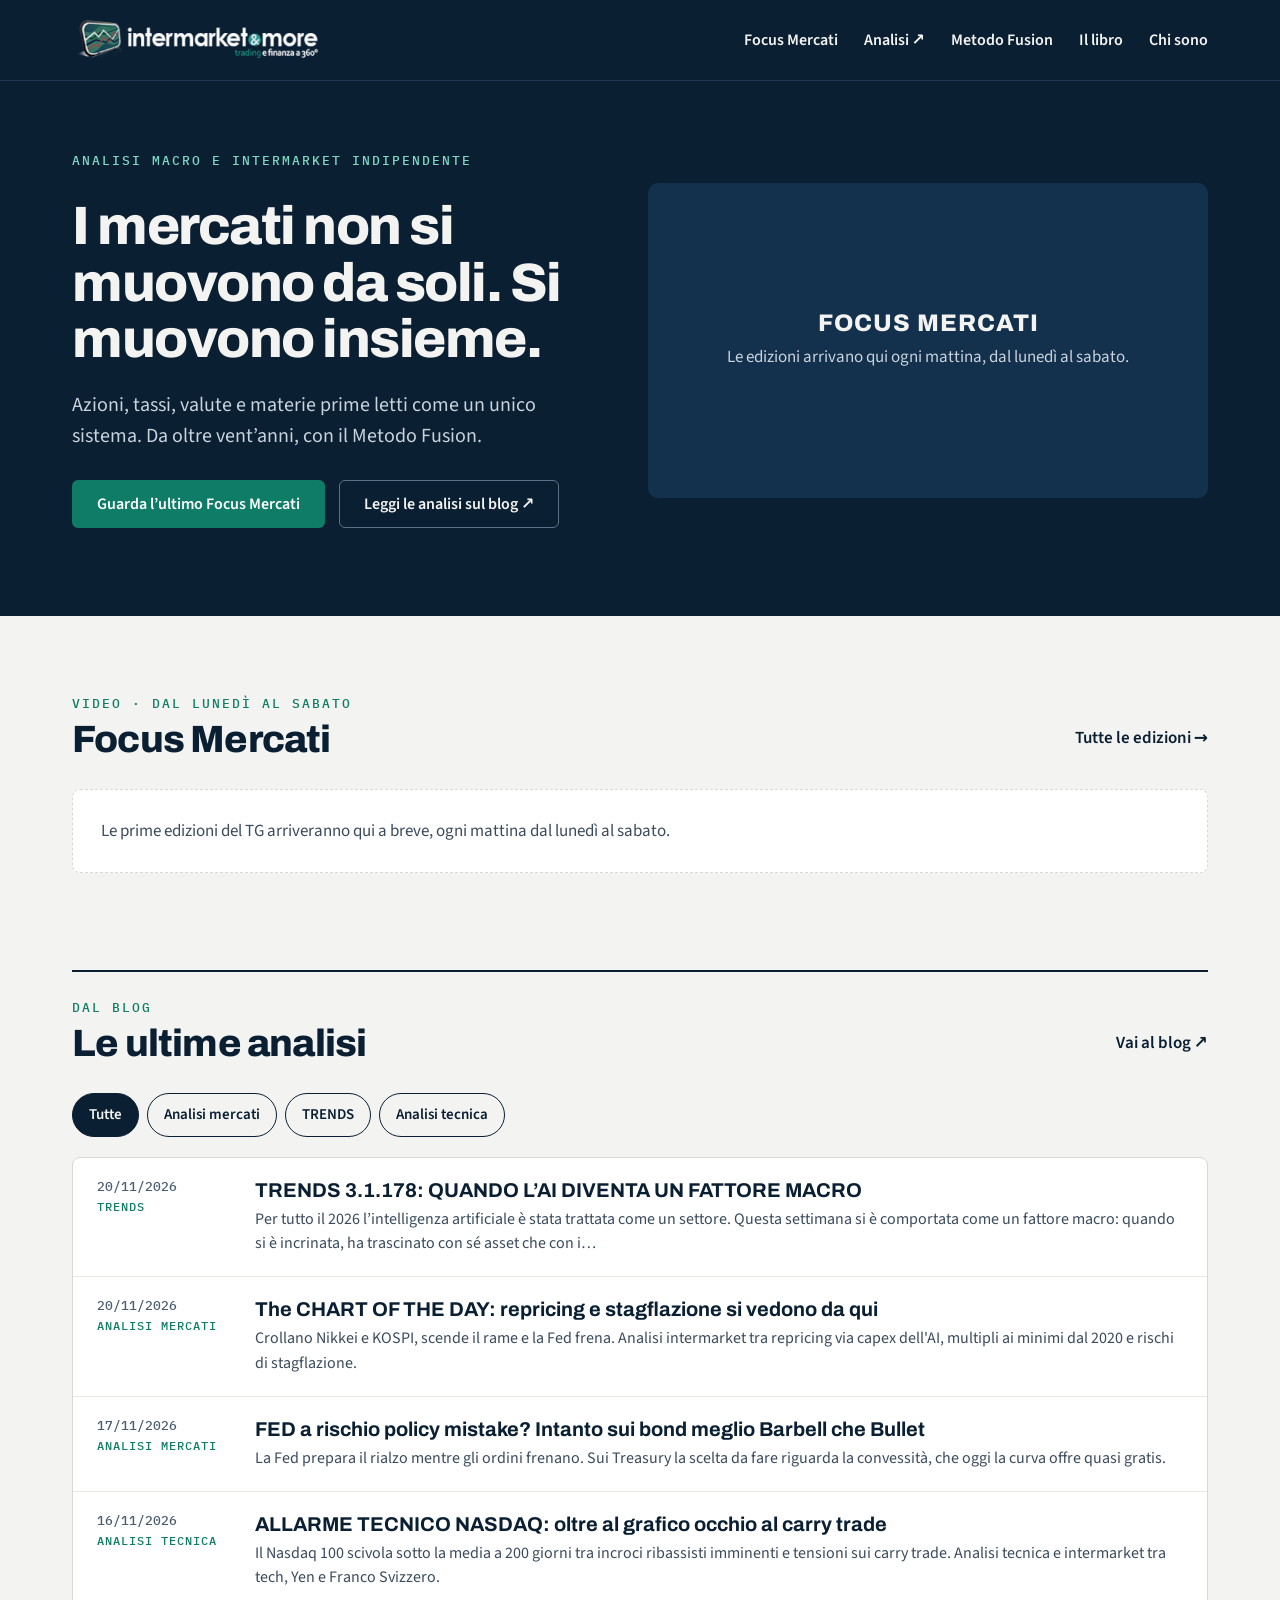
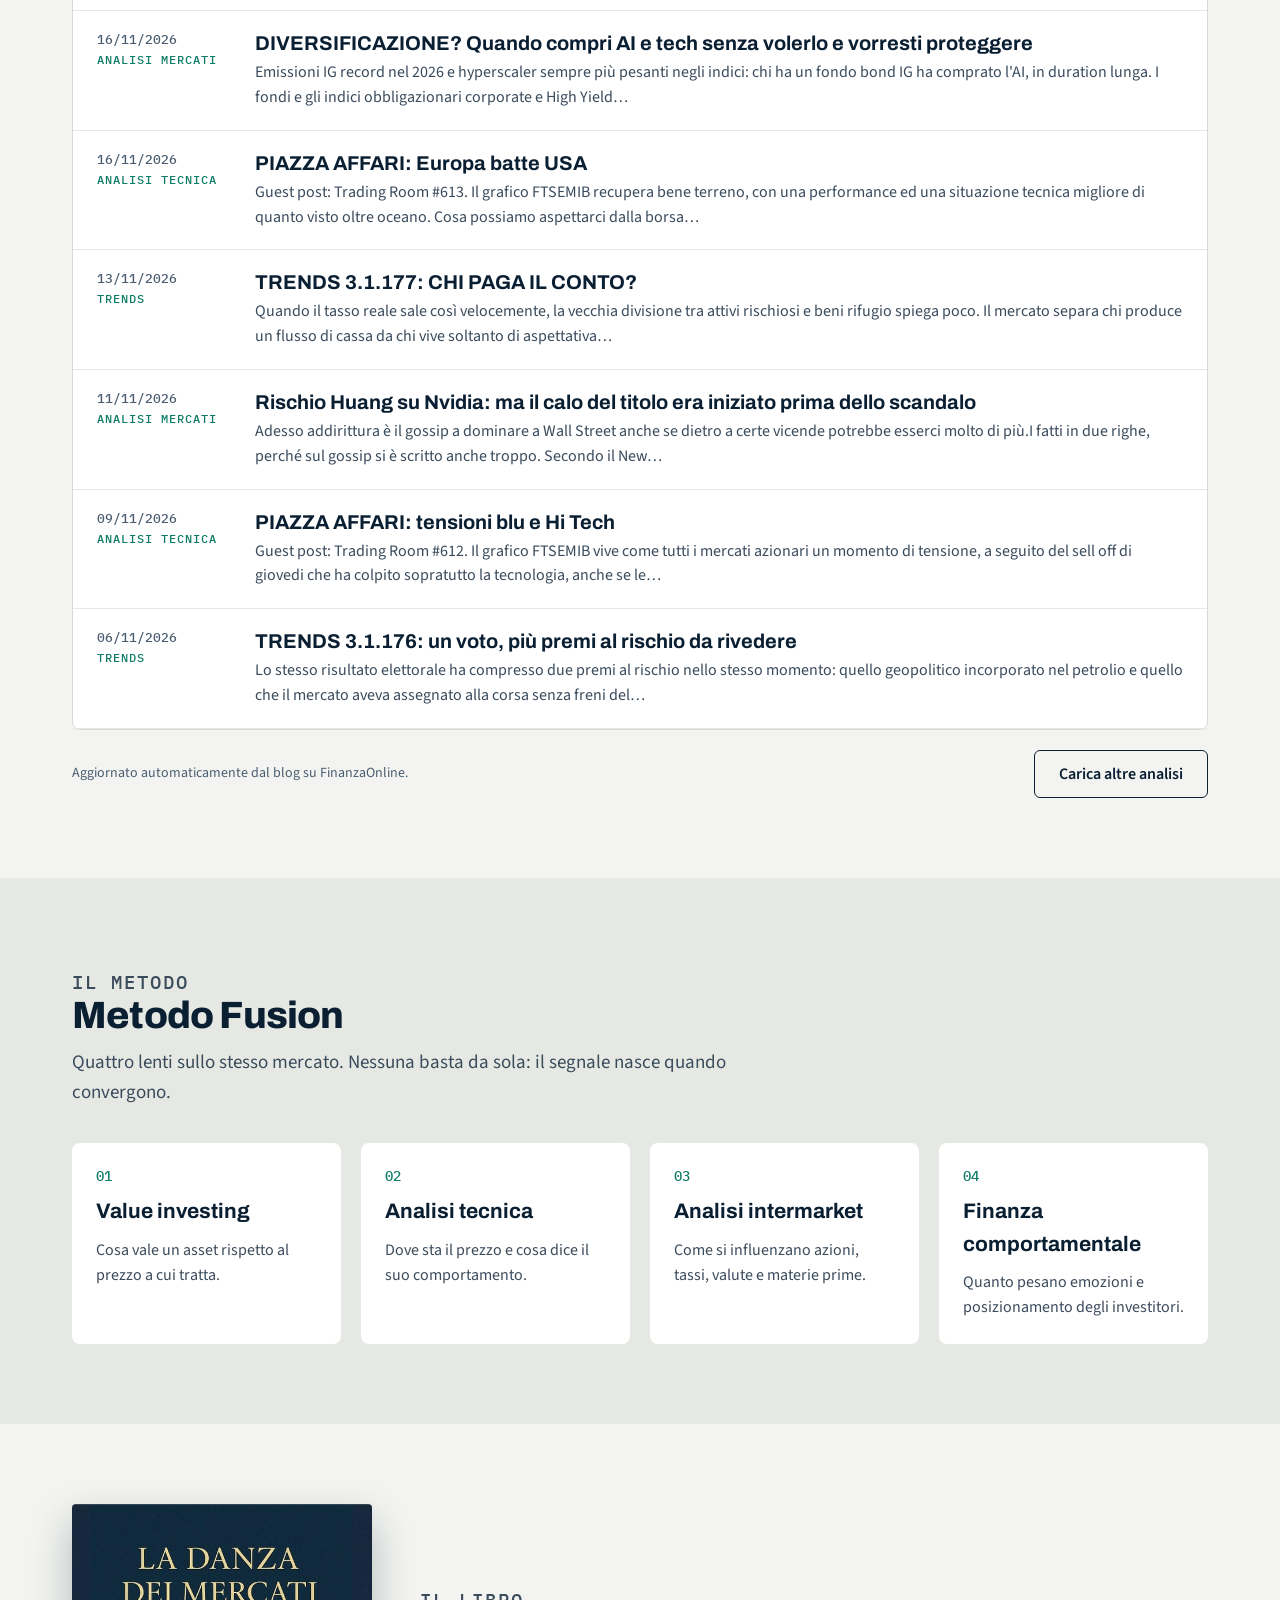
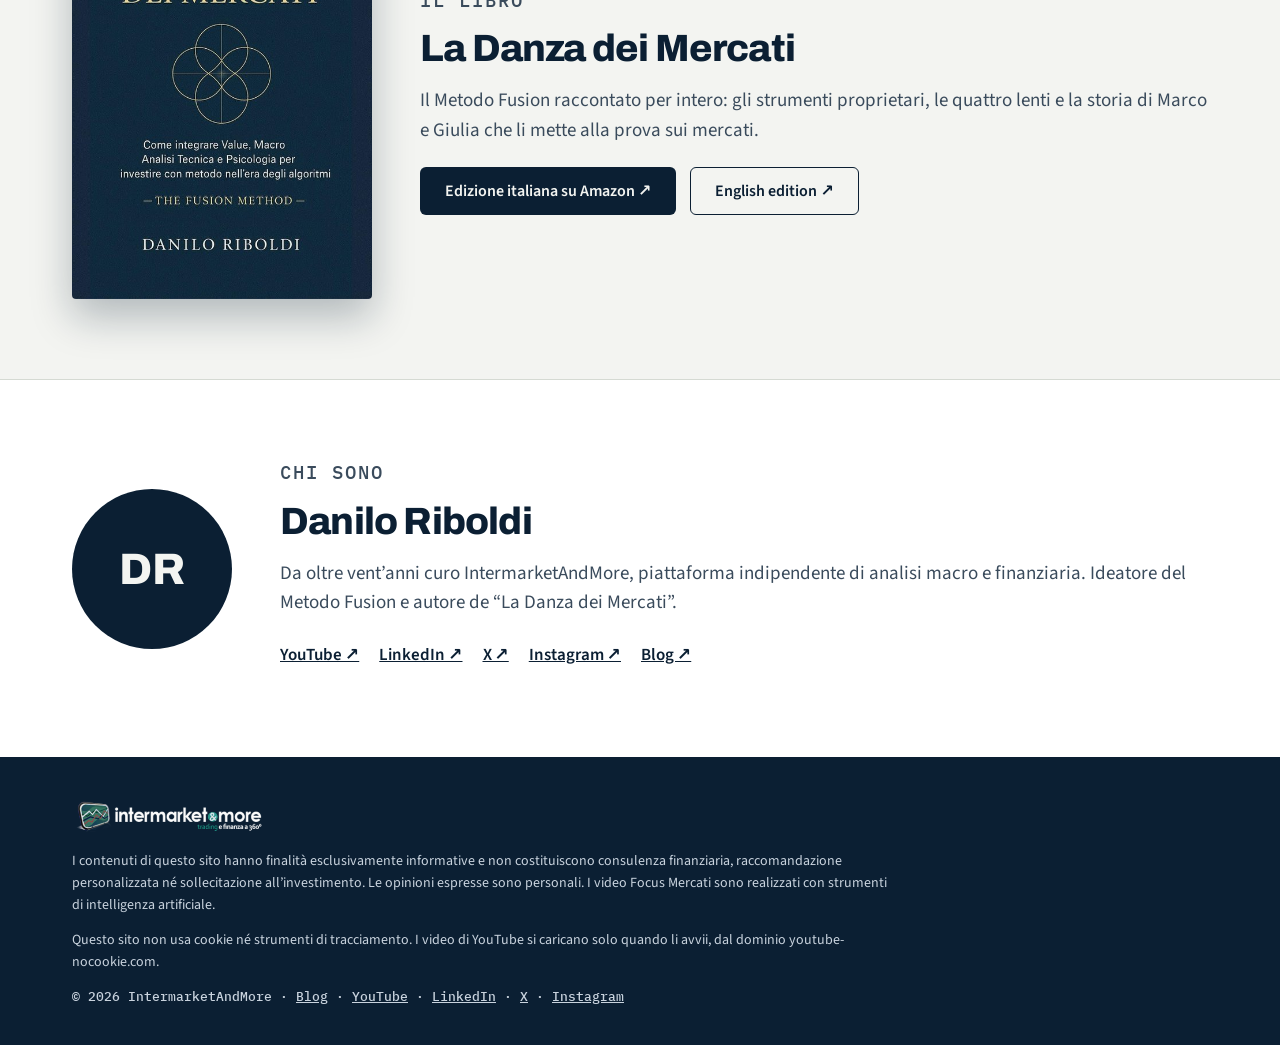
==== commit 6560bf90: "Aggiornamento automatico del sito" ====
--- a/index.html
+++ b/index.html
@@ -42,7 +42,7 @@
 <div class="block-head top-rule"><div><p class="kicker">Dal blog</p><h2 id="blog-title">Le ultime analisi</h2></div>
 <a class="more" href="https://intermarketandmore.finanzaonline.com">Vai al blog ↗</a></div>
 <div class="filters" role="group" aria-label="Filtra per rubrica"><button class="pill" type="button" data-filter="all" aria-pressed="true">Tutte</button><button class="pill" type="button" data-filter="mercati" aria-pressed="false">Analisi mercati</button><button class="pill" type="button" data-filter="trends" aria-pressed="false">TRENDS</button><button class="pill" type="button" data-filter="tecnica" aria-pressed="false">Analisi tecnica</button></div>
-<div class="posts" id="posts"><a class="post" href="https://intermarketandmore.finanzaonline.com/the-chart-of-the-day-repricing-e-stagflazione-si-vedono-da-qui-101973.html" data-cat="mercati"><div class="when"><time datetime="2026-11-20">20/11/2026</time><span>Analisi mercati</span></div><div class="what"><b>The CHART OF THE DAY: repricing e stagflazione si vedono da qui</b><span>Crollano Nikkei e KOSPI, scende il rame e la Fed frena. Analisi intermarket tra repricing via capex dell&#x27;AI, multipli ai minimi dal 2020 e rischi di stagflazione.</span></div></a><a class="post" href="https://intermarketandmore.finanzaonline.com/fed-a-rischio-policy-mistake-intanto-sui-bond-meglio-barbell-che-bullet-101968.html" data-cat="mercati"><div class="when"><time datetime="2026-11-17">17/11/2026</time><span>Analisi mercati</span></div><div class="what"><b>FED a rischio policy mistake? Intanto sui bond meglio Barbell che Bullet</b><span>La Fed prepara il rialzo mentre gli ordini frenano. Sui Treasury la scelta da fare riguarda la convessità, che oggi la curva offre quasi gratis.</span></div></a><a class="post" href="https://intermarketandmore.finanzaonline.com/allarme-tecnico-nasdaq-oltre-al-grafico-occhio-al-carry-trade-101958.html" data-cat="tecnica"><div class="when"><time datetime="2026-11-16">16/11/2026</time><span>Analisi tecnica</span></div><div class="what"><b>ALLARME TECNICO NASDAQ: oltre al grafico occhio al carry trade</b><span>Il Nasdaq 100 scivola sotto la media a 200 giorni tra incroci ribassisti imminenti e tensioni sui carry trade. Analisi tecnica e intermarket tra tech, Yen e Franco Svizzero.</span></div></a><a class="post" href="https://intermarketandmore.finanzaonline.com/diversificazione-quando-compri-ai-e-tech-senza-volerlo-e-vorresti-proteggere-101950.html" data-cat="mercati"><div class="when"><time datetime="2026-11-16">16/11/2026</time><span>Analisi mercati</span></div><div class="what"><b>DIVERSIFICAZIONE? Quando compri AI e tech senza volerlo e vorresti proteggere</b><span>Emissioni IG record nel 2026 e hyperscaler sempre più pesanti negli indici: chi ha un fondo bond IG ha comprato l&#x27;AI, in duration lunga. I fondi e gli indici obbligazionari corporate e High Yield…</span></div></a><a class="post" href="https://intermarketandmore.finanzaonline.com/piazza-affari-europa-batte-usa-101947.html" data-cat="tecnica"><div class="when"><time datetime="2026-11-16">16/11/2026</time><span>Analisi tecnica</span></div><div class="what"><b>PIAZZA AFFARI: Europa batte USA</b><span>Guest post: Trading Room #613. Il grafico FTSEMIB recupera bene terreno, con una performance ed una situazione tecnica migliore di quanto visto oltre oceano. Cosa possiamo aspettarci dalla borsa…</span></div></a><a class="post" href="https://intermarketandmore.finanzaonline.com/trends-3-1-177-chi-paga-il-conto-101940.html" data-cat="trends"><div class="when"><time datetime="2026-11-13">13/11/2026</time><span>TRENDS</span></div><div class="what"><b>TRENDS 3.1.177: CHI PAGA IL CONTO?</b><span>Quando il tasso reale sale così velocemente, la vecchia divisione tra attivi rischiosi e beni rifugio spiega poco. Il mercato separa chi produce un flusso di cassa da chi vive soltanto di aspettativa…</span></div></a><a class="post" href="https://intermarketandmore.finanzaonline.com/rischio-huang-su-nvidia-ma-il-calo-del-titolo-era-iniziato-prima-dello-scandalo-101936.html" data-cat="mercati"><div class="when"><time datetime="2026-11-11">11/11/2026</time><span>Analisi mercati</span></div><div class="what"><b>Rischio Huang su Nvidia: ma il calo del titolo era iniziato prima dello scandalo</b><span>Adesso addirittura è il gossip a dominare a Wall Street anche se dietro a certe vicende potrebbe esserci molto di più.I fatti in due righe, perché sul gossip si è scritto anche troppo. Secondo il New…</span></div></a><a class="post" href="https://intermarketandmore.finanzaonline.com/piazza-affari-tensioni-blu-e-hi-tech-101933.html" data-cat="tecnica"><div class="when"><time datetime="2026-11-09">09/11/2026</time><span>Analisi tecnica</span></div><div class="what"><b>PIAZZA AFFARI: tensioni blu e Hi Tech</b><span>Guest post: Trading Room #612. Il grafico FTSEMIB vive come tutti i mercati azionari un momento di tensione, a seguito del sell off di giovedi che ha colpito sopratutto la tecnologia, anche se le…</span></div></a><a class="post" href="https://intermarketandmore.finanzaonline.com/trends-3-1-176-un-voto-piu-premi-al-rischio-da-rivedere-101928.html" data-cat="trends"><div class="when"><time datetime="2026-11-06">06/11/2026</time><span>TRENDS</span></div><div class="what"><b>TRENDS 3.1.176: un voto, più premi al rischio da rivedere</b><span>Lo stesso risultato elettorale ha compresso due premi al rischio nello stesso momento: quello geopolitico incorporato nel petrolio e quello che il mercato aveva assegnato alla corsa senza freni del…</span></div></a><a class="post" href="https://intermarketandmore.finanzaonline.com/in-borsa-si-paga-pegno-fine-del-tokenmaxxing-101920.html" data-cat="mercati"><div class="when"><time datetime="2026-11-06">06/11/2026</time><span>Analisi mercati</span></div><div class="what"><b>IN BORSA SI PAGA PEGNO: fine del Tokenmaxxing</b><span>L&#x27;era del tokenmaxxing è finita. Da Apple parte un segnale, il Tech fa i conti con il reale ROI dell&#x27;AI mentre i tassi obbligazionari non perdonano.</span></div></a><a class="post" href="https://intermarketandmore.finanzaonline.com/onda-blu-a-capitol-hill-che-succede-adesso-ai-mercati-101917.html" data-cat="mercati"><div class="when"><time datetime="2026-11-04">04/11/2026</time><span>Analisi mercati</span></div><div class="what"><b>Onda Blu a Capitol Hill: che succede adesso ai mercati?</b><span>Vittoria democratica a Capitol Hill: crolla il rischio sui Treasury, ma le borse frenano. Ecco gli impatti su tassi e settori azionari.</span></div></a><a class="post" href="https://intermarketandmore.finanzaonline.com/midterm-usa-2026-per-le-borse-e-sempre-un-successo-101910.html" data-cat="mercati"><div class="when"><time datetime="2026-11-03">03/11/2026</time><span>Analisi mercati</span></div><div class="what"><b>Midterm USA 2026: per le borse è SEMPRE un successo</b><span>Tempismo perfetto. Martedì 3 novembre gli americani votano, e il messaggio è servito: tranquilli, la storia è con noi e comunque vada sarà un successo! Quantomeno sulla carta… S&amp;P 500 dopo le…</span></div></a><a class="post" href="https://intermarketandmore.finanzaonline.com/midterm-usa-2026-ecco-come-stanno-in-realta-le-cose-101892.html" data-cat="mercati"><div class="when"><time datetime="2026-11-03">03/11/2026</time><span>Analisi mercati</span></div><div class="what"><b>Midterm USA 2026: ecco come stanno in REALTA’ le cose</b><span>C’è un copione logoro che le sale operative rispolverano puntualmente prima delle elezioni di metà mandato. Sembra quasi ad un calmante somministrato prima di coricarsi: non temete le urne, perché la…</span></div></a><a class="post" href="https://intermarketandmore.finanzaonline.com/piazza-affari-un-venerdi-nero-101907.html" data-cat="tecnica"><div class="when"><time datetime="2026-11-02">02/11/2026</time><span>Analisi tecnica</span></div><div class="what"><b>PIAZZA AFFARI: un venerdi nero</b><span>Guest post: Trading Room #611. Il grafico FTSEMIB vive come tutti i mercati azionari un momento di tensione, proprio in concomitanza del periodo che dovrebbe portarci il fatidico “Rally di Natale”…</span></div></a><a class="post" href="https://intermarketandmore.finanzaonline.com/la-settimana-in-cui-il-capex-ai-diventa-fatturato-101903.html" data-cat="mercati"><div class="when"><time datetime="2026-11-02">02/11/2026</time><span>Analisi mercati</span></div><div class="what"><b>La settimana in cui il capex AI diventa fatturato</b><span>Venerdì sera, ultima seduta di ottobre. Il Nasdaq chiude a -2,9%, la peggior giornata da inizio giugno. Intel perde il 28,6% in un colpo solo. L’S&amp;P 500 finisce a 7.580, sotto la media mobile a 100…</span></div></a><a class="post" href="https://intermarketandmore.finanzaonline.com/trends-3-1-175-quando-il-capex-si-fa-debito-101899.html" data-cat="trends"><div class="when"><time datetime="2026-10-30">30/10/2026</time><span>TRENDS</span></div><div class="what"><b>TRENDS 3.1.175: QUANDO IL CAPEX SI FA DEBITO</b><span>Per due anni il mercato ha chiesto all’intelligenza artificiale una cosa sola: quanto cresce. Questa settimana la domanda è cambiata. Chi la paga, con quale cassa, a quale tasso. Le risposte sono…</span></div></a><a class="post" href="https://intermarketandmore.finanzaonline.com/la-trappola-o-illusione-del-cassettista-101886.html" data-cat="mercati"><div class="when"><time datetime="2026-10-28">28/10/2026</time><span>Analisi mercati</span></div><div class="what"><b>LA TRAPPOLA (O ILLUSIONE) DEL CASSETTISTA</b><span>Un bond governativo che perde oltre il 50% dai massimi storici. Citofonare duration e maximum drawdown. Scopri i meccanismi occulti di duration e volatilità dietro il crollo dei BTP a 50 anni.</span></div></a><a class="post" href="https://intermarketandmore.finanzaonline.com/piazza-affari-ftsemib-sotto-la-media-mobile-200-101884.html" data-cat="tecnica"><div class="when"><time datetime="2026-10-26">26/10/2026</time><span>Analisi tecnica</span></div><div class="what"><b>PIAZZA AFFARI: FTSEMIB sotto la media mobile 200</b><span>Guest post: Trading Room #610. Il grafico FTSEMIB prende la strada ribassista e risulta evidente un’area supportiva importante con la MM 50 e su un supporto importante. Cosa possiamo aspettarci dalla…</span></div></a><a class="post" href="https://intermarketandmore.finanzaonline.com/trends-3-1-174-il-mondo-al-5-101879.html" data-cat="trends"><div class="when"><time datetime="2026-10-24">24/10/2026</time><span>TRENDS</span></div><div class="what"><b>TRENDS 3.1.174: IL MONDO AL 5%</b><span>Con il risk-free attorno al 5%, il mercato premia chi si autofinanzia e punisce chi ha bisogno di capitale esterno: Meta con il free cash flow negativo, i neocloud, la Francia, il BTP trascinato…</span></div></a><a class="post" href="https://intermarketandmore.finanzaonline.com/perche-wall-street-punisce-chi-investe-e-premia-chi-aspetta-101875.html" data-cat="mercati"><div class="when"><time datetime="2026-10-23">23/10/2026</time><span>Analisi mercati</span></div><div class="what"><b>Perche Wall Street punisce chi investe e premia chi aspetta</b><span>Tra ansia da Capex, trimestrali USA record punite e squeeze sui derivati: anatomia cinica di una correzione tech guidata dai market maker e dalla paura.</span></div></a><a class="post" href="https://intermarketandmore.finanzaonline.com/piazza-affari-la-situazione-si-complica-101872.html" data-cat="tecnica"><div class="when"><time datetime="2026-10-20">20/10/2026</time><span>Analisi tecnica</span></div><div class="what"><b>PIAZZA AFFARI: la situazione si complica</b><span>Guest post: Trading Room #609. Il grafico FTSEMIB resta impostato in fase correttiva in un momento che diventa topico con le trimestrali USA e le tensioni su tassi e debito delle società legate…</span></div></a><a class="post" href="https://intermarketandmore.finanzaonline.com/da-nvidia-a-coreweave-quando-il-capex-a-debito-fa-la-differenza-101868.html" data-cat="mercati"><div class="when"><time datetime="2026-10-19">19/10/2026</time><span>Analisi mercati</span></div><div class="what"><b>Da Nvidia a CoreWeave: quando il capex a debito fa la differenza</b><span>Il mercato si sveglia dall&#x27;illusione dell&#x27;AI a costo zero. Tra crolli dei neocloud, bond CoreWeave a rendimenti distressed e spread in allerta, ecco i veri rischi.</span></div></a><a class="post" href="https://intermarketandmore.finanzaonline.com/trends-3-1-173-la-parola-passa-al-rischio-di-credito-101861.html" data-cat="trends"><div class="when"><time datetime="2026-10-17">17/10/2026</time><span>TRENDS</span></div><div class="what"><b>TRENDS 3.1.173: LA PAROLA PASSA AL RISCHIO DI CREDITO</b><span>Il filo comune è uno solo. Il mercato sta prezzando un rischio di credito endogeno: nasce dall’incrocio tra un costo del capitale strutturalmente più alto e un ciclo di investimento finanziato sempre…</span></div></a><a class="post" href="https://intermarketandmore.finanzaonline.com/piazza-affari-grafico-ftsemib-in-debolezza-101857.html" data-cat="tecnica"><div class="when"><time datetime="2026-10-12">12/10/2026</time><span>Analisi tecnica</span></div><div class="what"><b>PIAZZA AFFARI: Grafico FTSEMIB in debolezza</b><span>Guest post: Trading Room #608. Il grafico FTSEMIB resta in una fase di debolezza, la rottura della media mobile 21 preoccupa (su scala weekly) ma positiva la tenuta della 200 giorni daily. Cosa…</span></div></a><a class="post" href="https://intermarketandmore.finanzaonline.com/il-paradosso-perche-tassi-e-debito-non-abbattono-la-borsa-101846.html" data-cat="mercati"><div class="when"><time datetime="2026-10-12">12/10/2026</time><span>Analisi mercati</span></div><div class="what"><b>IL PARADOSSO: PERCHE’ TASSI E DEBITO NON ABBATTONO LA BORSA</b><span>Le Big Tech si indebitano ignorando il costo del denaro. Un&#x27;analisi intermarket sul paradosso in cui una crescita iperbolica annienta la gravità dei tassi.</span></div></a><a class="post" href="https://intermarketandmore.finanzaonline.com/trends-3-1-172-i-tassi-non-sono-un-problema-101853.html" data-cat="trends"><div class="when"><time datetime="2026-10-09">09/10/2026</time><span>TRENDS</span></div><div class="what"><b>TRENDS 3.1.172: I TASSI NON SONO UN PROBLEMA!</b><span>Il mercato obbligazionario resta protagonista assieme alla resilienza del mercato azionario che continua a crescere, ma c’è un motivo molto difendibile a sostegno della tesi. Intanto però a breve si…</span></div></a><a class="post" href="https://intermarketandmore.finanzaonline.com/bce-alert-frenata-sul-trend-restrittivo-dei-tassi-di-interesse-101842.html" data-cat="mercati"><div class="when"><time datetime="2026-10-09">09/10/2026</time><span>Analisi mercati</span></div><div class="what"><b>BCE ALERT: FRENATA sul trend restrittivo dei TASSI di INTERESSE</b><span>L&#x27;inflazione headline torna a mordere al 3,8% mentre la core si ferma al 2,5%. La BCE è in trappola tra tassi alti, debito insostenibile e crescita asfittica.</span></div></a><a class="post" href="https://intermarketandmore.finanzaonline.com/bond-sotto-pressione-hedge-fund-in-action-101836.html" data-cat="mercati"><div class="when"><time datetime="2026-10-08">08/10/2026</time><span>Analisi mercati</span></div><div class="what"><b>BOND SOTTO PRESSIONE: HEDGE FUND IN ACTION!</b><span>Tanto tuono che piovve e alla fine è tornata quella cosa che sembrava accantonata. Sembrava perché la storia insegna, i cicli si ripetono e quindi era solo una questione di tempo. Ovviamente parlo…</span></div></a><a class="post" href="https://intermarketandmore.finanzaonline.com/la-grande-illusione-del-rally-101825.html" data-cat="mercati"><div class="when"><time datetime="2026-10-06">06/10/2026</time><span>Analisi mercati</span></div><div class="what"><b>LA GRANDE ILLUSIONE DEL RALLY</b><span>Aprite un qualsiasi terminale finanziario, guardate il grafico dell’S&amp;P 500 tradizionale e avrete la netta sensazione che il sistema economico stia vivendo una nuova epoca d’oro priva di ostacoli. Ma…</span></div></a><a class="post" href="https://intermarketandmore.finanzaonline.com/prezzo-del-petrolio-il-vero-costo-del-barile-101816.html" data-cat="mercati"><div class="when"><time datetime="2026-10-05">05/10/2026</time><span>Analisi mercati</span></div><div class="what"><b>PREZZO DEL PETROLIO: IL VERO COSTO DEL BARILE</b><span>Prezzo del petrolio: il Brent dice 102 dollari, il barile fisico oltre 120. I noli delle petroliere a 1 milione al giorno riscrivono il costo vero. E la curva backwardation dice tutto.</span></div></a><a class="post" href="https://intermarketandmore.finanzaonline.com/trends-3-1-171-il-prezzo-del-tempo-101812.html" data-cat="trends"><div class="when"><time datetime="2026-10-04">04/10/2026</time><span>TRENDS</span></div><div class="what"><b>TRENDS 3.1.171: IL PREZZO DEL TEMPO</b><span>Il mercato obbligazionario ha smesso di prezzare la prossima mossa delle banche centrali e ha cominciato a prezzare il costo della durata, cioè quanto costa prestare a lungo a Stati che finanziano…</span></div></a><a class="post" href="https://intermarketandmore.finanzaonline.com/ipo-anthropic-tutto-quello-che-bisogna-sapere-101807.html" data-cat="mercati"><div class="when"><time datetime="2026-09-30">30/09/2026</time><span>Analisi mercati</span></div><div class="what"><b>IPO Anthropic: tutto quello che bisogna sapere!</b><span>IPO Anthropic: 34 dei 42 miliardi di perdita non sono cassa. I 518 miliardi di impegni in compute invece sì. Ecco dove sta il rischio vero.</span></div></a><a class="post" href="https://intermarketandmore.finanzaonline.com/buyback-nvidia-da-record-proprio-quando-il-premio-al-rischio-e-sparito-101800.html" data-cat="mercati"><div class="when"><time datetime="2026-09-29">29/09/2026</time><span>Analisi mercati</span></div><div class="what"><b>Buyback Nvidia da record  proprio quando il premio al rischio è sparito</b><span>Nvidia lancia un buyback record mentre i Treasury rendono più degli utili azionari. Analisi del premio al rischio azzerato e del corto circuito AI.</span></div></a><a class="post" href="https://intermarketandmore.finanzaonline.com/piazza-affari-europa-che-arranca-101798.html" data-cat="tecnica"><div class="when"><time datetime="2026-09-28">28/09/2026</time><span>Analisi tecnica</span></div><div class="what"><b>PIAZZA AFFARI: Europa che arranca</b><span>Guest post: Trading Room #607. Il grafico FTSEMIB resta in una fase non proprio entusiasmante. Cosa possiamo aspettarci dalla borsa italiana per la prossima settimana? Tra i vari titoli occhio a…</span></div></a><a class="post" href="https://intermarketandmore.finanzaonline.com/trends-3-1-170-cambio-di-motore-101793.html" data-cat="trends"><div class="when"><time datetime="2026-09-26">26/09/2026</time><span>TRENDS</span></div><div class="what"><b>TRENDS 3.1.170: CAMBIO DI MOTORE</b><span>Non è più soltanto lo shock d’offerta della guerra con l’Iran. È la domanda. Un’economia americana che accelera, davanti a una banca centrale che uno shock d’offerta poteva ancora lasciarlo passare…</span></div></a><a class="post" href="https://intermarketandmore.finanzaonline.com/365-000-000-000-000-e-il-superciclo-head-101785.html" data-cat="mercati"><div class="when"><time datetime="2026-09-25">25/09/2026</time><span>Analisi mercati</span></div><div class="what"><b>365.000.000.000.000 e il superciclo HEAD</b><span>Il debito globale tocca 365mila miliardi e la spesa per interessi divora il futuro. L&#x27;inflazione è solo un anestetico: scopri i veri rischi per i mercati.</span></div></a><a class="post" href="https://intermarketandmore.finanzaonline.com/il-silenzio-dei-compratori-in-ultima-istanza-101780.html" data-cat="mercati"><div class="when"><time datetime="2026-09-25">25/09/2026</time><span>Analisi mercati</span></div><div class="what"><b>IL SILENZIO DEI COMPRATORI IN ULTIMA ISTANZA</b><span>La storica correlazione tra S&amp;P 500 e buyback si è spezzata. Tra tassi alti e spese per l&#x27;AI, le aziende smettono di ricomprare azioni: ecco perché il rally azionario corre un grave rischio.</span></div></a><a class="post" href="https://intermarketandmore.finanzaonline.com/the-big-trap-101772.html" data-cat="mercati"><div class="when"><time datetime="2026-09-23">23/09/2026</time><span>Analisi mercati</span></div><div class="what"><b>THE BIG TRAP</b><span>L&#x27;Intelligenza Artificiale promette miracoli ma il PIL USA stagna rispetto all&#x27;era Dotcom. Analisi intermarket tra bolla AI, dazi e deficit record.</span></div></a><a class="post" href="https://intermarketandmore.finanzaonline.com/piazza-affari-7-101761.html" data-cat="tecnica"><div class="when"><time datetime="2026-09-21">21/09/2026</time><span>Analisi tecnica</span></div><div class="what"><b>PIAZZA AFFARI: situazione più incerta di quanto sembri</b><span>Guest post: Trading Room #606. Il grafico FTSEMIB resta in trading range ma sottolinea il fatto che il momento è complesso. Cosa possiamo aspettarci dalla borsa italiana per la prossima settimana?…</span></div></a><a class="post" href="https://intermarketandmore.finanzaonline.com/trends-3-1-168-tassi-che-affondano-una-certa-fiducia-101755.html" data-cat="trends"><div class="when"><time datetime="2026-09-18">18/09/2026</time><span>TRENDS</span></div><div class="what"><b>TRENDS 3.1.169: TASSI CHE AFFONDANO UNA CERTA FIDUCIA</b><span>In otto giorni tre delle principali banche centrali del mondo hanno alzato i tassi. La BCE il 10 settembre, la Federal Reserve mercoledì, la Banca del Giappone venerdì. Una stretta sincronizzata che…</span></div></a><a class="post" href="https://intermarketandmore.finanzaonline.com/intermarket-i-tassi-salgono-e-che-faranno-le-borse-101750.html" data-cat="mercati"><div class="when"><time datetime="2026-09-18">18/09/2026</time><span>Analisi mercati</span></div><div class="what"><b>INTERMARKET: i tassi salgono e che faranno le borse?</b><span>Le azioni salgono con l&#x27;AI, ma il petrolio alle stelle e i Treasury al 5% lanciano un allarme. Scopri l&#x27;analisi intermarket e i veri rischi per il mercato azionario.</span></div></a><a class="post" href="https://intermarketandmore.finanzaonline.com/fomc-warsh-e-la-curva-che-non-perdona-101742.html" data-cat="mercati"><div class="when"><time datetime="2026-09-16">16/09/2026</time><span>Analisi mercati</span></div><div class="what"><b>FOMC, Warsh e la curva che non perdona</b><span>La Fed alza i tassi al 3,75-4% e Warsh nega condizioni restrittive. Cosa dicono dot plot, curva e petrolio su ottobre e dicembre.</span></div></a><a class="post" href="https://intermarketandmore.finanzaonline.com/piazza-affari-tensioni-in-action-101739.html" data-cat="tecnica"><div class="when"><time datetime="2026-09-14">14/09/2026</time><span>Analisi tecnica</span></div><div class="what"><b>PIAZZA AFFARI: tensioni in action</b><span>Guest post: Trading Room #605. Il grafico FTSEMIB ha recuperato bene ma il momento è complesso. Ricomincia l’analisi weekly. Cosa possiamo aspettarci dalla borsa italiana per la prossima settimana?…</span></div></a><a class="post" href="https://intermarketandmore.finanzaonline.com/trends-3-1-168-fine-della-copertura-101733.html" data-cat="trends"><div class="when"><time datetime="2026-09-11">11/09/2026</time><span>TRENDS</span></div><div class="what"><b>TRENDS 3.1.168: FINE DELLA COPERTURA</b><span>La settimana è stata dominata da uno shock energetico: il Brent ha guadagnato quasi il 9% superando i 100 $, spinto dall’escalation nel Golfo Persico e dal crollo dei transiti nello Stretto di…</span></div></a><a class="post" href="https://intermarketandmore.finanzaonline.com/cesi-e-ny-fed-recession-model-lillusione-del-miracolo-europeo-e-la-trappola-di-pechino-101728.html" data-cat="mercati"><div class="when"><time datetime="2026-09-10">10/09/2026</time><span>Analisi mercati</span></div><div class="what"><b>CESI e NY Fed Recession Model: L’Illusione del Miracolo Europeo e la Trappola di Pechino</b><span>Guardare il mercato oggi significa assistere alla solita, stancante recita di fine ciclo. Il consensus brancola nel buio, scambiando le rimbalzate d’orgoglio statistiche per riprese strutturali…</span></div></a><a class="post" href="https://intermarketandmore.finanzaonline.com/la-guerra-dei-tassi-trump-chiama-il-taglio-il-mercato-sconta-il-rialzo-101721.html" data-cat="mercati"><div class="when"><time datetime="2026-09-08">08/09/2026</time><span>Analisi mercati</span></div><div class="what"><b>LA GUERRA DEI TASSI: Trump chiama il taglio, il mercato sconta il rialzo</b><span>Quando si parla di tassi di interesse, bisogna sempre buttare un occhio molto attento ai dati sul mercato del lavoro USA: ed ecco che venerdì mattina, otto e mezza a New York, esce il numero che…</span></div></a><a class="post" href="https://intermarketandmore.finanzaonline.com/piazza-affari-restart-3-101718.html" data-cat="tecnica"><div class="when"><time datetime="2026-09-07">07/09/2026</time><span>Analisi tecnica</span></div><div class="what"><b>PIAZZA AFFARI: restart!</b><span>Guest post: Trading Room #604. Il grafico FTSEMIB ci ha regalato una settimana tranquilla. Ricomincia l’analisi weekly. Cosa possiamo aspettarci dalla borsa italiana per la prossima settimana? Tra i…</span></div></a><a class="post" href="https://intermarketandmore.finanzaonline.com/trends-3-1-167-repricing-globale-in-atto-101714.html" data-cat="trends"><div class="when"><time datetime="2026-09-05">05/09/2026</time><span>TRENDS</span></div><div class="what"><b>TRENDS 3.1.167: REPRICING GLOBALE IN ATTO</b><span>Il repricing globale non è un evento di svalutazione monetaria ma di stretta, e questo spiega quattro anomalie simultanee: petrolio +8% con l’oro fermo, payroll forti con le azioni in calo…</span></div></a><a class="post" href="https://intermarketandmore.finanzaonline.com/fed-e-inflazione-la-realta-di-jackson-hole-che-spaventa-i-mercati-101706.html" data-cat="mercati"><div class="when"><time datetime="2026-09-02">02/09/2026</time><span>Analisi mercati</span></div><div class="what"><b>FED e Inflazione: la Realtà di Jackson Hole che Spaventa i Mercati</b><span>Il consenso finanziario ama farsi raccontare le favole della buonanotte. Siamo onesti. Per settimane i gestori hanno cullato il sogno di un ammorbidimento monetario imminente, raccontandosi che la…</span></div></a><a class="post" href="https://intermarketandmore.finanzaonline.com/insider-trading-alla-casa-bianca-101700.html" data-cat="mercati"><div class="when"><time datetime="2026-08-31">31/08/2026</time><span>Analisi mercati</span></div><div class="what"><b>Insider Trading alla Casa Bianca!</b><span>Il problema non è quanto ha guadagnato Trump. Il problema è: che cosa sapeva quando ha comprato?</span></div></a><a class="post" href="https://intermarketandmore.finanzaonline.com/trends-3-1-166-la-cessione-storica-101691.html" data-cat="trends"><div class="when"><time datetime="2026-08-29">29/08/2026</time><span>TRENDS</span></div><div class="what"><b>TRENDS 3.1.166: LA CESSIONE STORICA</b><span>Warsh a Jackson Hole rinuncia alla forward guidance e alla funzione di reazione: la Fed si sfila dal ruolo di gestore della volatilità. Nove giorni prima il Tesoro aveva fatto l’opposto. Il put non è…</span></div></a><a class="post" href="https://intermarketandmore.finanzaonline.com/shock-da-jackson-hole-nuovi-rialzi-dei-tassi-in-arrivo-101687.html" data-cat="mercati"><div class="when"><time datetime="2026-08-28">28/08/2026</time><span>Analisi mercati</span></div><div class="what"><b>Shock da Jackson Hole: nuovi rialzi dei tassi in arrivo?</b><span>Il discorso pronunciato a Jackson Hole da Kevin Warsh ha il sapore di un bicchiere d’acqua gelata in piena notte. L’ex governatore ed esperto di dinamiche monetarie ha messo in chiaro le cose: la…</span></div></a><a class="post" href="https://intermarketandmore.finanzaonline.com/101678-101678.html" data-cat="mercati"><div class="when"><time datetime="2026-08-27">27/08/2026</time><span>Analisi mercati</span></div><div class="what"><b>Debito USA al 175% del PIL e Deficit stabilmente al 5%: ma non è che si finisce contro un MURO?</b><span>Il debito USA sfiora il 100% del PIL e Druckenmiller lancia l&#x27;allarme sul deficit. Scopri l&#x27;analisi intermarket sui tassi &quot;higher for longer&quot; e come proteggerti.</span></div></a><a class="post" href="https://intermarketandmore.finanzaonline.com/disinversione-cosa-ci-raccontano-i-tassi-di-interesse-101666.html" data-cat="mercati"><div class="when"><time datetime="2026-08-26">26/08/2026</time><span>Analisi mercati</span></div><div class="what"><b>DISINVERSIONE: cosa ci raccontano i tassi di interesse</b><span>Il mercato ha una memoria corta, ma la matematica dei rendimenti non perdona e ci racconta un’altra storia. Negli ultimi mesi, abbiamo assistito a uno dei fenomeni tecnici e macroeconomici più…</span></div></a><a class="post" href="https://intermarketandmore.finanzaonline.com/brent-alle-stelle-in-realta-non-e-cosi-101657.html" data-cat="mercati"><div class="when"><time datetime="2026-08-25">25/08/2026</time><span>Analisi mercati</span></div><div class="what"><b>BRENT ALLE STELLE? In realtà NON è così</b><span>Guardi il prezzo del Brent e pensi sia alto? Errore grave. Depurato dall&#x27;inflazione USA, il petrolio reale è ai livelli di cinquant&#x27;anni fa. Ecco la verità che la finanza mainstream non ti dice.</span></div></a><a class="post" href="https://intermarketandmore.finanzaonline.com/il-bazooka-che-spara-a-salve-101654.html" data-cat="mercati"><div class="when"><time datetime="2026-08-24">24/08/2026</time><span>Analisi mercati</span></div><div class="what"><b>IL BAZOOKA CHE SPARA A SALVE</b><span>Il buyback del Tesoro USA doveva calmare i rendimenti. È durato 48 ore. Ma oro e bitcoin corrono lo stesso: ecco cosa stanno prezzando davvero.</span></div></a><a class="post" href="https://intermarketandmore.finanzaonline.com/trends-3-1-165-qui-si-fa-la-storia-101649.html" data-cat="trends"><div class="when"><time datetime="2026-08-21">21/08/2026</time><span>TRENDS</span></div><div class="what"><b>TRENDS 3.1.165: QUI SI FA LA STORIA</b><span>Se i mercati vi sembrano tutto sommato stabili e tranquilli, allora significa che non avete la percezione di cosa sta capitando. Per esempio vi siete resi conto che il tratto lungo della curva tassi…</span></div></a><a class="post" href="https://intermarketandmore.finanzaonline.com/outlook-2026-cosa-dicono-davvero-i-segnali-dellanalisi-intermarket-101642.html" data-cat="mercati"><div class="when"><time datetime="2026-08-20">20/08/2026</time><span>Analisi mercati</span></div><div class="what"><b>Outlook 2026: Cosa dicono davvero i segnali dell’Analisi Intermarket</b><span>Gli analisti a Wall Street rialzi per le azioni nel 2026. Analisi Intermarket e finanza comportamentale per valutare i rischi reali di una value trap.</span></div></a><a class="post" href="https://intermarketandmore.finanzaonline.com/sp500-e-il-fantasma-del-2000-101632.html" data-cat="tecnica"><div class="when"><time datetime="2026-08-19">19/08/2026</time><span>Analisi tecnica</span></div><div class="what"><b>SP500 E IL FANTASMA DEL 2000</b><span>L&#x27;S&amp;P 500 ripercorrerà il crollo Dot-Com del 2000 fino a 3.960 punti? Smontiamo la banalità narrativa con l&#x27;analisi dei numeri e dei bilanci reali. Anche se il CAPE Ratio chiama una necessaria…</span></div></a><a class="post" href="https://intermarketandmore.finanzaonline.com/stress-test-equity-non-e-quello-che-pensi-101627.html" data-cat="mercati"><div class="when"><time datetime="2026-08-18">18/08/2026</time><span>Analisi mercati</span></div><div class="what"><b>STRESS TEST EQUITY. NON È QUELLO CHE PENSI</b><span>Il Treasury a 30 anni tocca il 5,3%, l&#x27;oro non risponde più alla paura, la Fed di Warsh gioca al buio: l&#x27;equity sta ignorando lo stress test vero.</span></div></a><a class="post" href="https://intermarketandmore.finanzaonline.com/il-60-40-non-e-rotto-e-tornato-normale-101619.html" data-cat="mercati"><div class="when"><time datetime="2026-08-12">12/08/2026</time><span>Analisi mercati</span></div><div class="what"><b>IL 60/40 NON È ROTTO. È TORNATO NORMALE</b><span>Il portafoglio 60/40 non protegge più: correlazione azioni bond positiva, debito USA verso il 175% del PIL e rischio AI dentro i bond.</span></div></a><a class="post" href="https://intermarketandmore.finanzaonline.com/ottantacinque-milioni-di-dollari-allora-il-conto-dellai-reale-101612.html" data-cat="mercati"><div class="when"><time datetime="2026-08-10">10/08/2026</time><span>Analisi mercati</span></div><div class="what"><b>Ottantacinque milioni di dollari all’ora: il conto dell’AI reale</b><span>Da qualche parte in Virginia un data center beve elettricità come un idrovoro beve acqua di fiume. Non lo vedi, non lo senti. Ma il contatore gira. Ottantacinque milioni di dollari all’ora, secondo i…</span></div></a><a class="post" href="https://intermarketandmore.finanzaonline.com/borse-ai-massimi-ma-rally-fragile-i-segnali-intermarket-che-anticipano-una-correzione-101606.html" data-cat="mercati"><div class="when"><time datetime="2026-08-06">06/08/2026</time><span>Analisi mercati</span></div><div class="what"><b>Borse ai massimi ma rally fragile? I segnali intermarket che anticipano una correzione</b><span>PIL nominale USA all&#x27;8%, S&amp;P 500 ai massimi, ma il mercato obbligazionario teme il surriscaldamento. I segnali intermarket da guardare prima della prossima correzione.</span></div></a><a class="post" href="https://intermarketandmore.finanzaonline.com/piazza-affari-il-mercato-regge-101604.html" data-cat="tecnica"><div class="when"><time datetime="2026-08-03">03/08/2026</time><span>Analisi tecnica</span></div><div class="what"><b>PIAZZA AFFARI: il mercato regge</b><span>Guest post: Trading Room #603. Il grafico FTSEMIB malgrado tutto regge anche se non risulta netta una direzionalità,Cosa possiamo aspettarci dalla borsa italiana per la prossima settimana? Tra i vari…</span></div></a><a class="post" href="https://intermarketandmore.finanzaonline.com/keep-calm-and-enjoy-your-holidays-3-101602.html" data-cat="mercati"><div class="when"><time datetime="2026-08-01">01/08/2026</time><span>Analisi mercati</span></div><div class="what"><b>KEEP CALM and enjoy your Holidays</b><span>PRENDIAMOCI UNA PAUSA. Fermiamoci un attimo. E ricarichiamo le batterie. L’autunno di certo sarà rovente. Buone vacanze a tutti.</span></div></a><a class="post" href="https://intermarketandmore.finanzaonline.com/fed-ferma-mercati-no-kevin-warsh-e-la-spaccatura-di-wall-street-101596.html" data-cat="mercati"><div class="when"><time datetime="2026-07-30">30/07/2026</time><span>Analisi mercati</span></div><div class="what"><b>Fed ferma, mercati no: Kevin Warsh e la spaccatura di Wall Street</b><span>FOMC in action. Fed ferma al 3,50-3,75% ma spaccata su tre voti. Rendimenti ai massimi, CDS Oracle da record: la leva sul capex AI comincia a far paura.</span></div></a><a class="post" href="https://intermarketandmore.finanzaonline.com/cds-big-tech-in-allargamento-quando-lintelligenza-artificiale-vive-a-debito-101590.html" data-cat="mercati"><div class="when"><time datetime="2026-07-30">30/07/2026</time><span>Analisi mercati</span></div><div class="what"><b>CDS Big Tech in allargamento: quando l’Intelligenza Artificiale vive a debito</b><span>Gli spread CDS sui nomi dell&#x27;IA si allargano. Tra Capex record sostenuto da debito e rendimenti sotto pressione, il mercato del credito scopre le prime crepe dell&#x27;Intelligenza Artificiale.</span></div></a><a class="post" href="https://intermarketandmore.finanzaonline.com/correlazione-magica-tassi-reali-e-forward-price-earning-analisi-e-scenari-101586.html" data-cat="mercati"><div class="when"><time datetime="2026-07-29">29/07/2026</time><span>Analisi mercati</span></div><div class="what"><b>CORRELAZIONE MAGICA: tassi reali e forward price earning. Analisi e scenari.</b><span>Tassi reali al top dal 2008, forward Price Earning sopra media: la correlazione regge solo grazie agli utili trimestrali record. Fino a quando?</span></div></a><a class="post" href="https://intermarketandmore.finanzaonline.com/warsh-tassi-reali-e-oro-la-fine-di-un-mito-101580.html" data-cat="mercati"><div class="when"><time datetime="2026-07-28">28/07/2026</time><span>Analisi mercati</span></div><div class="what"><b>Warsh, tassi reali e oro: la fine di un mito</b><span>Oro e massa monetaria globale hanno smesso di camminare insieme. Tassi reali, dollaro forte e la svolta hawkish di Warsh spiegano un decoupling che nasconde più di un semplice ribasso.</span></div></a><a class="post" href="https://intermarketandmore.finanzaonline.com/trends-3-1-164-il-prezzo-del-tempo-101576.html" data-cat="trends"><div class="when"><time datetime="2026-07-25">25/07/2026</time><span>TRENDS</span></div><div class="what"><b>TRENDS 3.1.164: IL PREZZO DEL TEMPO</b><span>Ci sono settimane in cui i mercati si muovono, e settimane in cui cambia l’unità di misura con cui li si guarda. Questa è stata la seconda cosa. Questa settimana sulla carta abbiamo avuto quattro…</span></div></a><a class="post" href="https://intermarketandmore.finanzaonline.com/brent-hormuz-e-trimestrali-tech-la-compiacenza-di-wall-street-101570.html" data-cat="mercati"><div class="when"><time datetime="2026-07-22">22/07/2026</time><span>Analisi mercati</span></div><div class="what"><b>Brent, Hormuz e trimestrali tech: la compiacenza di Wall Street</b><span>Petrolio ai massimi, Fed di Warsh sempre più falco, azionario in rally: tre segnali che raccontano storie opposte. Chi ha davvero ragione?</span></div></a><a class="post" href="https://intermarketandmore.finanzaonline.com/crollo-semiconduttori-e-kimi-k3-la-verita-sul-rischio-open-source-cinese-101566.html" data-cat="mercati"><div class="when"><time datetime="2026-07-20">20/07/2026</time><span>Analisi mercati</span></div><div class="what"><b>Crollo semiconduttori e Kimi K3: la verità sul rischio open source cinese</b><span>Il crollo dello S&amp;P 500 guidato dai chipmaker svela la fragilita della concentrazione degli indici. Kimi K3 e l&#x27;open-source cinese minacciano Wall Street: ecco la verita oltre la narrativa mainstream.</span></div></a><a class="post" href="https://intermarketandmore.finanzaonline.com/trends-3-1-163-il-fronte-sbagliato-dei-mercati-101561.html" data-cat="trends"><div class="when"><time datetime="2026-07-18">18/07/2026</time><span>TRENDS</span></div><div class="what"><b>TRENDS 3.1.163: IL FRONTE SBAGLIATO DEI MERCATI</b><span>Le tre anomalie al centro dell&#x27;episodio: l&#x27;oro che archivia la peggior settimana da sei nonostante l&#x27;escalation (regime dei tassi reali batte la paura), i Treasury inchiodati al 4,55% che non…</span></div></a><a class="post" href="https://intermarketandmore.finanzaonline.com/global-wealth-report-ricchezza-mediana-giu-e-governi-a-caccia-di-risparmi-101559.html" data-cat="mercati"><div class="when"><time datetime="2026-07-17">17/07/2026</time><span>Analisi mercati</span></div><div class="what"><b>Global Wealth Report: ricchezza mediana giù e governi a caccia di risparmi</b><span>La ricchezza globale cresce ma l’Eurozona affonda nella stagnazione. Smascheriamo l’illusione valutaria del Global Wealth Report 2026 e i veri rischi per il tuo patrimonio.</span></div></a><a class="post" href="https://intermarketandmore.finanzaonline.com/ai-e-capex-stellari-la-svolta-ibrida-101553.html" data-cat="mercati"><div class="when"><time datetime="2026-07-16">16/07/2026</time><span>Analisi mercati</span></div><div class="what"><b>AI e Capex stellari: la svolta ibrida</b><span>I mercati sono a un bivio fragile. Tra aspettative utili trimestrali folli e concentrazione record di titoli legati all&#x27;intelligenza artificiale.</span></div></a><a class="post" href="https://intermarketandmore.finanzaonline.com/matrice-di-correlazione-la-vera-diversificazione-allindice-azionario-101547.html" data-cat="mercati"><div class="when"><time datetime="2026-07-14">14/07/2026</time><span>Analisi mercati</span></div><div class="what"><b>MATRICE di CORRELAZIONE: la vera diversificazione all’indice azionario</b><span>L&#x27;S&amp;P 500 pesa il 39% in tecnologia. La matrice di correlazione svela perché il tuo indice diversificato oggi non lo è più.</span></div></a><a class="post" href="https://intermarketandmore.finanzaonline.com/la-trappola-dei-rendimenti-reali-al-29-bond-ed-equity-vanno-in-difficolta-101539.html" data-cat="mercati"><div class="when"><time datetime="2026-07-14">14/07/2026</time><span>Analisi mercati</span></div><div class="what"><b>La trappola dei rendimenti reali al 2,9% (bond ed equity vanno in difficoltà)</b><span>l tech crolla da Seul a New York, i tassi reali volano ai massimi dal 2008 e Hormuz brucia ancora. Chi pensava che la favola dell’intelligenza artificiale potesse correre all’infinito senza fare i…</span></div></a><a class="post" href="https://intermarketandmore.finanzaonline.com/trends-3-1-162-assuefazione-101536.html" data-cat="trends"><div class="when"><time datetime="2026-07-13">13/07/2026</time><span>TRENDS</span></div><div class="what"><b>TRENDS 3.1.162: ASSUEFAZIONE</b><span>Una settimana che ci consegna un mercato che ha imparato a convivere con la guerra. Gli Stati Uniti e l’Iran si sono colpiti per due giorni consecutivi, missili sulle basi americane nel Golfo, tanker…</span></div></a><a class="post" href="https://intermarketandmore.finanzaonline.com/alert-magnificent-7-e-rischio-sistemico-cina-e-payoff-da-monitorare-101528.html" data-cat="mercati"><div class="when"><time datetime="2026-07-09">09/07/2026</time><span>Analisi mercati</span></div><div class="what"><b>ALERT Magnificent 7 e rischio sistemico: CINA e payoff da monitorare!</b><span>Guardatelo bene quel grafico di Apollo. Quello in cui il consenso, con la solita commovente fiducia cieca, disegna un’impennata verticale del free cash flow per le Big Tech da qui al 2030. Ok, si…</span></div></a><a class="post" href="https://intermarketandmore.finanzaonline.com/hormuz-brucia-ma-i-mercati-reagiscono-in-modo-strano-101526.html" data-cat="mercati"><div class="when"><time datetime="2026-07-08">08/07/2026</time><span>Analisi mercati</span></div><div class="what"><b>Hormuz Brucia ma i mercati reagiscono in modo strano</b><span>Una petroliera qatariota che brucia al largo dell’Oman, di notte, centrata da un missile mentre usciva dallo Stretto. Il gas naturale liquefatto più pregiato del pianeta, con una rotta sola per…</span></div></a><a class="post" href="https://intermarketandmore.finanzaonline.com/crack-spread-perche-benzina-e-gasolio-non-seguono-il-crollo-del-petrolio-101522.html" data-cat="mercati"><div class="when"><time datetime="2026-07-02">02/07/2026</time><span>Analisi mercati</span></div><div class="what"><b>CRACK SPREAD: perché benzina e gasolio non seguono il crollo del petrolio</b><span>Il petrolio è crollato del 40% ma benzina e gasolio no. Accise, crack spread e geografia delle raffinerie: ecco chi decide il prezzo alla pompa.</span></div></a><a class="post" href="https://intermarketandmore.finanzaonline.com/capex-ai-e-mercati-la-verita-sta-venendo-a-galla-101516.html" data-cat="mercati"><div class="when"><time datetime="2026-06-29">29/06/2026</time><span>Analisi mercati</span></div><div class="what"><b>CAPEX, AI e mercati: LA VERITA’ sta venendo a galla</b><span>Il crollo del Free Cash Flow delle Big Tech rivela la dura realtà del boom AI nel 2026: spesi miliardi in CapEx mentre i produttori di chip intascano tutto.</span></div></a><a class="post" href="https://intermarketandmore.finanzaonline.com/piazza-affari-arriva-la-debolezza-e-ci-sta-101514.html" data-cat="tecnica"><div class="when"><time datetime="2026-06-29">29/06/2026</time><span>Analisi tecnica</span></div><div class="what"><b>PIAZZA AFFARI: arriva la debolezza (e ci sta)</b><span>Guest post: Trading Room #602. Il grafico FTSEMIB corregge ed è assolutamente naturale e giusto per smaltire gli eccessi delle ultime settimane. Cosa possiamo aspettarci dalla borsa italiana per la…</span></div></a><a class="post" href="https://intermarketandmore.finanzaonline.com/trends-3-1-161-il-grande-livellatore-101509.html" data-cat="trends"><div class="when"><time datetime="2026-06-26">26/06/2026</time><span>TRENDS</span></div><div class="what"><b>TRENDS 3.1.161: IL GRANDE LIVELLATORE</b><span>Una settimana una sola forza ha rimesso ordine in mercati che per mesi avevano viaggiato ciascuno con la propria narrazione. Quella forza non è un evento, è un prezzo: il prezzo del denaro. E quando…</span></div></a><a class="post" href="https://intermarketandmore.finanzaonline.com/correlazione-rotta-petrolio-giu-ma-i-tassi-salgono-101501.html" data-cat="mercati"><div class="when"><time datetime="2026-06-24">24/06/2026</time><span>Analisi mercati</span></div><div class="what"><b>CORRELAZIONE ROTTA? Petrolio giù ma i tassi salgono</b><span>Il petrolio crolla ma i tassi salgono: la correlazione si è rotta. Perché la Fed di Warsh teme ancora l&#x27;inflazione e cosa significa per i mercati</span></div></a><a class="post" href="https://intermarketandmore.finanzaonline.com/investire-a-lungo-termine-il-mito-della-linea-blu-101488.html" data-cat="mercati"><div class="when"><time datetime="2026-06-19">19/06/2026</time><span>Analisi mercati</span></div><div class="what"><b>Investire a lungo termine: il mito della “linea blu”</b><span>Il grafico sulle probabilità di perdita dell’S&amp;P 500 è vero ma truccato: nominale, americano e cieco sul prezzo. Cosa non vi dice davvero.</span></div></a><a class="post" href="https://intermarketandmore.finanzaonline.com/no-forward-guidance-no-party-101494.html" data-cat="mercati"><div class="when"><time datetime="2026-06-18">18/06/2026</time><span>Analisi mercati</span></div><div class="what"><b>NO FORWARD GUIDANCE, NO PARTY!</b><span>Kevin Warsh esordisce alla Fed cancellando la forward guidance: tassi fermi ma dot plot da falco. Ecco l&#x27;analisi intermarket della verità per proteggere il patrimonio.</span></div></a><a class="post" href="https://intermarketandmore.finanzaonline.com/mercati-azionari-e-risk-on-frog-azzera-i-pericoli-101483.html" data-cat="mercati"><div class="when"><time datetime="2026-06-18">18/06/2026</time><span>Analisi mercati</span></div><div class="what"><b>Mercati azionari e Risk On: FROG azzera i pericoli</b><span>L&#x27;indicatore FROG tocca lo zero assoluto: il mercato cancella il rischio e si tuffa in un&#x27;euforia cieca. Ecco l&#x27;analisi intermarket senza filtri per difendere il tuo patrimonio prima del risveglio.</span></div></a><a class="post" href="https://intermarketandmore.finanzaonline.com/hormuz-perche-i-mercati-stanno-comprando-unillusione-101476.html" data-cat="mercati"><div class="when"><time datetime="2026-06-17">17/06/2026</time><span>Analisi mercati</span></div><div class="what"><b>Hormuz: perché i mercati stanno comprando un’illusione</b><span>Il petrolio scivola in area 80 dollari e tutti festeggiano il “ritorno alla normalità”. Che idiozia di massa. Io non ci credo. Trump scrive post trionfali su Truth, ma a cantare vittoria stavolta è…</span></div></a><a class="post" href="https://intermarketandmore.finanzaonline.com/oro-non-un-bene-rifugio-ma-un-termometro-dei-tassi-reali-101469.html" data-cat="mercati"><div class="when"><time datetime="2026-06-16">16/06/2026</time><span>Analisi mercati</span></div><div class="what"><b>Oro: non un bene rifugio, ma un termometro dei tassi reali</b><span>Petrolio giù, oro su sulla pace: a muovere il metallo sono i tassi reali, non la guerra. Domani il primo FOMC di Warsh. Ecco cosa guardare davvero.</span></div></a><a class="post" href="https://intermarketandmore.finanzaonline.com/piazza-affari-che-sia-la-volta-buona-101460.html" data-cat="tecnica"><div class="when"><time datetime="2026-06-15">15/06/2026</time><span>Analisi tecnica</span></div><div class="what"><b>PIAZZA AFFARI: che sia la volta buona?</b><span>Guest post: Trading Room #601. Il grafico FTSEMIB torna a salire grazie anche alle notizie che ci riportano un possibile accordo tra USA e Iran. In questo video cerchiamo di capire come stanno le…</span></div></a><a class="post" href="https://intermarketandmore.finanzaonline.com/hormuz-riapre-il-petrolio-scende-e-la-fed-adesso-che-fa-101462.html" data-cat="mercati"><div class="when"><time datetime="2026-06-15">15/06/2026</time><span>Analisi mercati</span></div><div class="what"><b>Hormuz riapre, il petrolio scende: e la Fed adesso che fa?</b><span>Venerdì, a sentire i TG, si firma. E il barile lo sconta già.Il Brent che a marzo aveva sfondato quota 114, con i profeti catastrofisti a promettere i 200 dollari e il remake in technicolor degli…</span></div></a><a class="post" href="https://intermarketandmore.finanzaonline.com/trends-3-1-160-il-paradosso-della-pace-101455.html" data-cat="trends"><div class="when"><time datetime="2026-06-13">13/06/2026</time><span>TRENDS</span></div><div class="what"><b>TRENDS 3.1.160: IL PARADOSSO DELLA PACE</b><span>Una settimana dove il mercato ha capito una cosa scomoda: la pace da sola, non basta a riportare l’ordine. Soprattutto sui tassi e sulle rotazioni necessarie per fare spazio a SPCX. Detto questo, la…</span></div></a><a class="post" href="https://intermarketandmore.finanzaonline.com/spacex-ipo-da-record-le-verita-che-non-ti-vengono-dette-101447.html" data-cat="mercati"><div class="when"><time datetime="2026-06-12">12/06/2026</time><span>Analisi mercati</span></div><div class="what"><b>SpaceX IPO da record: le verità che non ti vengono dette</b><span>SpaceX IPO da record sul Nasdaq: dietro il bid trilionario non c&#x27;è il mercato ma i fondi indicizzati costretti a comprare. Cosa rischia chi ha un QQQ.</span></div></a><a class="post" href="https://intermarketandmore.finanzaonline.com/tassi-bce-il-fantasma-di-trichet-si-aggira-per-francoforte-101423.html" data-cat="mercati"><div class="when"><time datetime="2026-06-11">11/06/2026</time><span>Analisi mercati</span></div><div class="what"><b>TASSI BCE: Il fantasma di Trichet si aggira per Francoforte</b><span>La BCE alza oggi per la prima volta dal 2023, su uno shock petrolifero. Come Trichet nel 2008 e nel 2011, e sappiamo com&#x27;è finita. Il parallelo storico, la press conference e cosa fare sulla duration…</span></div></a><a class="post" href="https://intermarketandmore.finanzaonline.com/101416-101416.html" data-cat="mercati"><div class="when"><time datetime="2026-06-10">10/06/2026</time><span>Analisi mercati</span></div><div class="what"><b>Italia più sicura degli USA? I CDS che riscrivono la mappa del rischio sovrano</b><span>I CDS USA a 5 anni trattano sopra quelli italiani. Non è una crisi temporanea: è la nuova normalità. Apollo lo chiama BBB. Il mercato lo prezza già.</span></div></a><a class="post" href="https://intermarketandmore.finanzaonline.com/target-sp500-a-8-000-la-trappola-degli-utili-societari-ai-nel-report-goldman-sachs-101410.html" data-cat="mercati"><div class="when"><time datetime="2026-06-09">09/06/2026</time><span>Analisi mercati</span></div><div class="what"><b>Target SP500 a 8.000: la trappola degli utili societari AI nel report Goldman Sachs</b><span>Goldman Sachs alza il target S&amp;P 500 a 8.000 basandosi sulla crescita degli utili e non sui multipli. Ma la concentrazione del rischio sul comparto AI rende il castello fragile.</span></div></a><a class="post" href="https://intermarketandmore.finanzaonline.com/nozze-bpm-mps-e-fusione-intesa-bper-la-verita-dietro-i-rumor-di-mercato-101404.html" data-cat="mercati"><div class="when"><time datetime="2026-06-07">07/06/2026</time><span>Analisi mercati</span></div><div class="what"><b>Nozze BPM-MPS e proposta Intesa BPER: la verità dietro i rumor di mercato</b><span>Il risiko bancario italiano si accende con l&#x27;offerta Banco BPM-MPS. Ma quali sono le vere trappole dietro i proclami di efficienza? Un&#x27;analisi cinica e controcorrente oltre i dogmi della BCE.</span></div></a><a class="post" href="https://intermarketandmore.finanzaonline.com/trends-3-1-159-turning-point-101399.html" data-cat="trends"><div class="when"><time datetime="2026-06-06">06/06/2026</time><span>TRENDS</span></div><div class="what"><b>TRENDS 3.1.159: TURNING POINT</b><span>Una settimana ricca di eventi e di situazioni. Una parabola che ha portato lo SP500 ai nuovi massimi e poi il Nasdaq in una seduta a -4.18%. In realtà ci sono stati degli eventi che hanno cambiato i…</span></div></a><a class="post" href="https://intermarketandmore.finanzaonline.com/seller-exhaustion-il-riscatto-delloro-101396.html" data-cat="mercati"><div class="when"><time datetime="2026-06-04">04/06/2026</time><span>Analisi mercati</span></div><div class="what"><b>SELLER EXHAUSTION: il riscatto dell’ORO</b><span>Inutile tornare a parlare dei “soliti noti” e prendiamo un attimo in esame chi è stato protagonista per un bel po’ e ora sembra crollato nel dimenticatoio.Parlo dell’oro che ora sembra passato di…</span></div></a><a class="post" href="https://intermarketandmore.finanzaonline.com/il-terremoto-liquido-sta-per-stravolgere-wall-street-101390.html" data-cat="mercati"><div class="when"><time datetime="2026-06-03">03/06/2026</time><span>Analisi mercati</span></div><div class="what"><b>IL “TERREMOTO LIQUIDO” STA PER STRAVOLGERE WALL STREET</b><span>Le imminenti Mega-IPO di OpenAI e SpaceX costringeranno i grandi fondi ETF a un &quot;rebalancing&quot; miliardario forzato. Mentre i colossi storici rischiano il declassamento, si apre l&#x27;anomalia di mercato…</span></div></a><a class="post" href="https://intermarketandmore.finanzaonline.com/correlazione-e-volatilita-la-strana-calma-dei-mercati-che-deve-essere-spiegata-101381.html" data-cat="mercati"><div class="when"><time datetime="2026-05-26">26/05/2026</time><span>Analisi mercati</span></div><div class="what"><b>CORRELAZIONE e VOLATILITA’: la strana calma dei mercati (che deve essere spiegata)</b><span>Analisi intermarket 2026: tra tregua iraniana e boom AI. Perché la scarsità fisica comanda i mercati e perché il tempo per il taglio dei tassi è ormai scaduto. Guida ai rischi nascosti.</span></div></a><a class="post" href="https://intermarketandmore.finanzaonline.com/la-folle-dissociazione-101387.html" data-cat="mercati"><div class="when"><time datetime="2026-05-25">25/05/2026</time><span>Analisi mercati</span></div><div class="what"><b>LA FOLLE DISSOCIAZIONE</b><span>OTTO SETTIMANE CONSECUTIVE AL RIALZO. IL CONSUMER SENTIMENT AL MINIMO STORICO. I PREZZI DELLA BENZINA AI MASSIMI DA QUATTRO ANNI. E LA DOMANDA CHE NESSUNO FORMULA: QUANTO DURERÀ QUESTA…</span></div></a><a class="post" href="https://intermarketandmore.finanzaonline.com/piazza-affari-se-arriva-laccordo-101379.html" data-cat="tecnica"><div class="when"><time datetime="2026-05-25">25/05/2026</time><span>Analisi tecnica</span></div><div class="what"><b>PIAZZA AFFARI: se arriva l’accordo…</b><span>Guest post: Trading Room #600. Il grafico FTSEMIB torna a salire con una bella candela di forza. In questo video cerchiamo di capire come stanno le cose. Cosa possiamo aspettarci dalla borsa italiana…</span></div></a><a class="post" href="https://intermarketandmore.finanzaonline.com/trends-3-1-158-double-double-101373.html" data-cat="trends"><div class="when"><time datetime="2026-05-23">23/05/2026</time><span>TRENDS</span></div><div class="what"><b>TRENDS 3.1.158: DOUBLE DOUBLE</b><span>Resiliente all’inverosimile. Nei post di questa settimana avete avuto modo di leggere la cronistoria di giorni intensi e straordinari. E adesso ci troviamo con uno scenario importante da analizzare…</span></div></a><a class="post" href="https://intermarketandmore.finanzaonline.com/ipo-spacex-il-prezzo-dellazzardo-tra-multipli-folli-e-debiti-occulti-101365.html" data-cat="mercati"><div class="when"><time datetime="2026-05-22">22/05/2026</time><span>Analisi mercati</span></div><div class="what"><b>IPO SpaceX: il prezzo dell’azzardo tra multipli folli e debiti occulti</b><span>Il banchetto è pronto. E stavolta non ci sono tartine, ma una portata principale da 2.000 miliardi di dollari che rischia di strozzare l’intero listino.SpaceX atterra sul Nasdaq il 12 giugno e non è…</span></div></a><a class="post" href="https://intermarketandmore.finanzaonline.com/alert-fed-ecco-le-crude-verita-dei-verbali-fomc-101358.html" data-cat="mercati"><div class="when"><time datetime="2026-05-21">21/05/2026</time><span>Analisi mercati</span></div><div class="what"><b>ALERT FED: ECCO LE CRUDE VERITA’ DEI VERBALI FOMC</b><span>I verbali FOMC di aprile: asset sopravvalutati, private credit in deflusso per colpa dell&#x27;AI, vulnerabilità &#x27;notable&#x27;. Warsh eredita una Fed che non sa più dove guardare. L&#x27;analisi che Reuters ha…</span></div></a><a class="post" href="https://intermarketandmore.finanzaonline.com/one-big-trade-il-51-del-mercato-e-in-mano-a-20-titoli-101349.html" data-cat="mercati"><div class="when"><time datetime="2026-05-21">21/05/2026</time><span>Analisi mercati</span></div><div class="what"><b>One Big Trade: il 51% del mercato è in mano a 20 titoli</b><span>Siamo oltre il limite della fisica finanziaria. Non è un’iperbole, sono i numeri di JPMorgan a sbatterci in faccia la realtà: i primi 20 titoli dell’S&amp;P 500 pesano per il 50,8%. Mai successo in mezzo…</span></div></a><a class="post" href="https://intermarketandmore.finanzaonline.com/2026-vs-1970-la-verita-su-due-epoche-simili-ma-diverse-e-cosa-fare-oggi-101342.html" data-cat="mercati"><div class="when"><time datetime="2026-05-20">20/05/2026</time><span>Analisi mercati</span></div><div class="what"><b>2026 vs 1970: la verità su due epoche simili ma diverse (e cosa fare oggi)</b><span>2026 vs anni &#x27;70: i parallelismi sono reali, le differenze pure. Ma la fiscal dominance trap di Warsh è nuova e più difficile del dilemma di Volcker. L&#x27;analisi strutturale e tutto ciò che dovete…</span></div></a><a class="post" href="https://intermarketandmore.finanzaonline.com/usa-la-caduta-dellultima-tripla-a-e-del-risk-free-101334.html" data-cat="mercati"><div class="when"><time datetime="2026-05-19">19/05/2026</time><span>Analisi mercati</span></div><div class="what"><b>USA: la caduta dell’Ultima Tripla A (e del Risk Free)</b><span>Moody&#x27;s declassa gli USA a Aa1 e fa crollare un dogma. Debito fuori controllo e inflazione strutturale cambiano per sempre le regole del gioco. Scopri perché il reddito fisso non è più il tuo porto…</span></div></a><a class="post" href="https://intermarketandmore.finanzaonline.com/intelligenza-artificiale-e-cina-che-fine-fara-la-classe-media-101288.html" data-cat="mercati"><div class="when"><time datetime="2026-05-18">18/05/2026</time><span>Analisi mercati</span></div><div class="what"><b>INTELLIGENZA ARTIFICIALE e CINA: che fine farà la classe media?</b><span>L&#x27;IA è il nuovo Shock Cinese? Analisi cinica della narrativa di Apollo: tra produttività gonfiata e rischio stagflazione, ecco cosa rischia davvero l&#x27;investitore nel 2026.</span></div></a><a class="post" href="https://intermarketandmore.finanzaonline.com/piazza-affari-pit-stop-finalmente-101332.html" data-cat="tecnica"><div class="when"><time datetime="2026-05-18">18/05/2026</time><span>Analisi tecnica</span></div><div class="what"><b>PIAZZA AFFARI: pit stop! (Finalmente…)</b><span>Guest post: Trading Room #599. Il grafico FTSEMIB torna a 50.000 punti. E in questo contesto, avremo sicuramente una po’ di correzione anche per il “dividend day” di oggi. In questo video cerchiamo…</span></div></a><a class="post" href="https://intermarketandmore.finanzaonline.com/trends-3-1-157-tanto-tuono-che-piovve-101327.html" data-cat="trends"><div class="when"><time datetime="2026-05-15">15/05/2026</time><span>TRENDS</span></div><div class="what"><b>TRENDS 3.1.157: TANTO TUONO’ CHE PIOVVE</b><span>I segnali già li abbiam subodorati settimana scorsa ma in questa settimana abbiamo delle belle conferme. E non si tratta di movimenti singoli o casuali ma perfettamente coordinati e correlati in…</span></div></a><a class="post" href="https://intermarketandmore.finanzaonline.com/bubble-watch-2026-semiconduttori-tra-capex-folle-e-tassi-ai-massimi-101322.html" data-cat="mercati"><div class="when"><time datetime="2026-05-15">15/05/2026</time><span>Analisi mercati</span></div><div class="what"><b>Bubble watch 2026: semiconduttori tra Capex folle e tassi ai massimi</b><span>Il SOX vola del 71% mentre il Treasury tocca il 4,46%. Analisi cinica di un mercato che ignora i tassi d&#x27;interesse per inseguire la narrativa AI. Chi sopravviverà alla soglia del 4,5%?</span></div></a><a class="post" href="https://intermarketandmore.finanzaonline.com/warsh-alla-fed-come-tagliare-i-tassi-con-inflazione-al-6-101317.html" data-cat="mercati"><div class="when"><time datetime="2026-05-15">15/05/2026</time><span>Analisi mercati</span></div><div class="what"><b>Warsh alla Fed: come tagliare i tassi con inflazione al 6%</b><span>Warsh approvato al Senato ma il PPI al 6% gela le promesse di Trump. Analisi cinica sul nuovo corso Fed tra trucchi statistici e mercati obbligazionari in rivolta.</span></div></a><a class="post" href="https://intermarketandmore.finanzaonline.com/i-cannibali-della-cassa-101307.html" data-cat="mercati"><div class="when"><time datetime="2026-05-13">13/05/2026</time><span>Analisi mercati</span></div><div class="what"><b>I CANNIBALI DELLA CASSA</b><span>Mentre gli utili brillano, il Free Cash Flow delle Big Tech crolla. Analisi tecnica del paradosso AI tra Capex folli, rischio obsolescenza e inquietanti analogie con la bolla dot-com del 2000.</span></div></a><a class="post" href="https://intermarketandmore.finanzaonline.com/il-bull-market-che-nessuno-festeggia-101302.html" data-cat="mercati"><div class="when"><time datetime="2026-05-11">11/05/2026</time><span>Analisi mercati</span></div><div class="what"><b>Il Bull Market che nessuno festeggia</b><span>Il paradosso del successo silenzioso Mentre i titoli dei giornali rincorrono timori di recessione e venti di guerra, il mercato azionario ha continuato la sua salita silenziosa e implacabile. Tra la…</span></div></a></div>
+<div class="posts" id="posts"><a class="post" href="https://intermarketandmore.finanzaonline.com/trends-3-1-178-quando-lai-diventa-un-fattore-macro-101979.html" data-cat="trends"><div class="when"><time datetime="2026-11-20">20/11/2026</time><span>TRENDS</span></div><div class="what"><b>TRENDS 3.1.178: QUANDO L’AI DIVENTA UN FATTORE MACRO</b><span>Per tutto il 2026 l’intelligenza artificiale è stata trattata come un settore. Questa settimana si è comportata come un fattore macro: quando si è incrinata, ha trascinato con sé asset che con i…</span></div></a><a class="post" href="https://intermarketandmore.finanzaonline.com/the-chart-of-the-day-repricing-e-stagflazione-si-vedono-da-qui-101973.html" data-cat="mercati"><div class="when"><time datetime="2026-11-20">20/11/2026</time><span>Analisi mercati</span></div><div class="what"><b>The CHART OF THE DAY: repricing e stagflazione si vedono da qui</b><span>Crollano Nikkei e KOSPI, scende il rame e la Fed frena. Analisi intermarket tra repricing via capex dell&#x27;AI, multipli ai minimi dal 2020 e rischi di stagflazione.</span></div></a><a class="post" href="https://intermarketandmore.finanzaonline.com/fed-a-rischio-policy-mistake-intanto-sui-bond-meglio-barbell-che-bullet-101968.html" data-cat="mercati"><div class="when"><time datetime="2026-11-17">17/11/2026</time><span>Analisi mercati</span></div><div class="what"><b>FED a rischio policy mistake? Intanto sui bond meglio Barbell che Bullet</b><span>La Fed prepara il rialzo mentre gli ordini frenano. Sui Treasury la scelta da fare riguarda la convessità, che oggi la curva offre quasi gratis.</span></div></a><a class="post" href="https://intermarketandmore.finanzaonline.com/allarme-tecnico-nasdaq-oltre-al-grafico-occhio-al-carry-trade-101958.html" data-cat="tecnica"><div class="when"><time datetime="2026-11-16">16/11/2026</time><span>Analisi tecnica</span></div><div class="what"><b>ALLARME TECNICO NASDAQ: oltre al grafico occhio al carry trade</b><span>Il Nasdaq 100 scivola sotto la media a 200 giorni tra incroci ribassisti imminenti e tensioni sui carry trade. Analisi tecnica e intermarket tra tech, Yen e Franco Svizzero.</span></div></a><a class="post" href="https://intermarketandmore.finanzaonline.com/diversificazione-quando-compri-ai-e-tech-senza-volerlo-e-vorresti-proteggere-101950.html" data-cat="mercati"><div class="when"><time datetime="2026-11-16">16/11/2026</time><span>Analisi mercati</span></div><div class="what"><b>DIVERSIFICAZIONE? Quando compri AI e tech senza volerlo e vorresti proteggere</b><span>Emissioni IG record nel 2026 e hyperscaler sempre più pesanti negli indici: chi ha un fondo bond IG ha comprato l&#x27;AI, in duration lunga. I fondi e gli indici obbligazionari corporate e High Yield…</span></div></a><a class="post" href="https://intermarketandmore.finanzaonline.com/piazza-affari-europa-batte-usa-101947.html" data-cat="tecnica"><div class="when"><time datetime="2026-11-16">16/11/2026</time><span>Analisi tecnica</span></div><div class="what"><b>PIAZZA AFFARI: Europa batte USA</b><span>Guest post: Trading Room #613. Il grafico FTSEMIB recupera bene terreno, con una performance ed una situazione tecnica migliore di quanto visto oltre oceano. Cosa possiamo aspettarci dalla borsa…</span></div></a><a class="post" href="https://intermarketandmore.finanzaonline.com/trends-3-1-177-chi-paga-il-conto-101940.html" data-cat="trends"><div class="when"><time datetime="2026-11-13">13/11/2026</time><span>TRENDS</span></div><div class="what"><b>TRENDS 3.1.177: CHI PAGA IL CONTO?</b><span>Quando il tasso reale sale così velocemente, la vecchia divisione tra attivi rischiosi e beni rifugio spiega poco. Il mercato separa chi produce un flusso di cassa da chi vive soltanto di aspettativa…</span></div></a><a class="post" href="https://intermarketandmore.finanzaonline.com/rischio-huang-su-nvidia-ma-il-calo-del-titolo-era-iniziato-prima-dello-scandalo-101936.html" data-cat="mercati"><div class="when"><time datetime="2026-11-11">11/11/2026</time><span>Analisi mercati</span></div><div class="what"><b>Rischio Huang su Nvidia: ma il calo del titolo era iniziato prima dello scandalo</b><span>Adesso addirittura è il gossip a dominare a Wall Street anche se dietro a certe vicende potrebbe esserci molto di più.I fatti in due righe, perché sul gossip si è scritto anche troppo. Secondo il New…</span></div></a><a class="post" href="https://intermarketandmore.finanzaonline.com/piazza-affari-tensioni-blu-e-hi-tech-101933.html" data-cat="tecnica"><div class="when"><time datetime="2026-11-09">09/11/2026</time><span>Analisi tecnica</span></div><div class="what"><b>PIAZZA AFFARI: tensioni blu e Hi Tech</b><span>Guest post: Trading Room #612. Il grafico FTSEMIB vive come tutti i mercati azionari un momento di tensione, a seguito del sell off di giovedi che ha colpito sopratutto la tecnologia, anche se le…</span></div></a><a class="post" href="https://intermarketandmore.finanzaonline.com/trends-3-1-176-un-voto-piu-premi-al-rischio-da-rivedere-101928.html" data-cat="trends"><div class="when"><time datetime="2026-11-06">06/11/2026</time><span>TRENDS</span></div><div class="what"><b>TRENDS 3.1.176: un voto, più premi al rischio da rivedere</b><span>Lo stesso risultato elettorale ha compresso due premi al rischio nello stesso momento: quello geopolitico incorporato nel petrolio e quello che il mercato aveva assegnato alla corsa senza freni del…</span></div></a><a class="post" href="https://intermarketandmore.finanzaonline.com/in-borsa-si-paga-pegno-fine-del-tokenmaxxing-101920.html" data-cat="mercati"><div class="when"><time datetime="2026-11-06">06/11/2026</time><span>Analisi mercati</span></div><div class="what"><b>IN BORSA SI PAGA PEGNO: fine del Tokenmaxxing</b><span>L&#x27;era del tokenmaxxing è finita. Da Apple parte un segnale, il Tech fa i conti con il reale ROI dell&#x27;AI mentre i tassi obbligazionari non perdonano.</span></div></a><a class="post" href="https://intermarketandmore.finanzaonline.com/onda-blu-a-capitol-hill-che-succede-adesso-ai-mercati-101917.html" data-cat="mercati"><div class="when"><time datetime="2026-11-04">04/11/2026</time><span>Analisi mercati</span></div><div class="what"><b>Onda Blu a Capitol Hill: che succede adesso ai mercati?</b><span>Vittoria democratica a Capitol Hill: crolla il rischio sui Treasury, ma le borse frenano. Ecco gli impatti su tassi e settori azionari.</span></div></a><a class="post" href="https://intermarketandmore.finanzaonline.com/midterm-usa-2026-per-le-borse-e-sempre-un-successo-101910.html" data-cat="mercati"><div class="when"><time datetime="2026-11-03">03/11/2026</time><span>Analisi mercati</span></div><div class="what"><b>Midterm USA 2026: per le borse è SEMPRE un successo</b><span>Tempismo perfetto. Martedì 3 novembre gli americani votano, e il messaggio è servito: tranquilli, la storia è con noi e comunque vada sarà un successo! Quantomeno sulla carta… S&amp;P 500 dopo le…</span></div></a><a class="post" href="https://intermarketandmore.finanzaonline.com/midterm-usa-2026-ecco-come-stanno-in-realta-le-cose-101892.html" data-cat="mercati"><div class="when"><time datetime="2026-11-03">03/11/2026</time><span>Analisi mercati</span></div><div class="what"><b>Midterm USA 2026: ecco come stanno in REALTA’ le cose</b><span>C’è un copione logoro che le sale operative rispolverano puntualmente prima delle elezioni di metà mandato. Sembra quasi ad un calmante somministrato prima di coricarsi: non temete le urne, perché la…</span></div></a><a class="post" href="https://intermarketandmore.finanzaonline.com/piazza-affari-un-venerdi-nero-101907.html" data-cat="tecnica"><div class="when"><time datetime="2026-11-02">02/11/2026</time><span>Analisi tecnica</span></div><div class="what"><b>PIAZZA AFFARI: un venerdi nero</b><span>Guest post: Trading Room #611. Il grafico FTSEMIB vive come tutti i mercati azionari un momento di tensione, proprio in concomitanza del periodo che dovrebbe portarci il fatidico “Rally di Natale”…</span></div></a><a class="post" href="https://intermarketandmore.finanzaonline.com/la-settimana-in-cui-il-capex-ai-diventa-fatturato-101903.html" data-cat="mercati"><div class="when"><time datetime="2026-11-02">02/11/2026</time><span>Analisi mercati</span></div><div class="what"><b>La settimana in cui il capex AI diventa fatturato</b><span>Venerdì sera, ultima seduta di ottobre. Il Nasdaq chiude a -2,9%, la peggior giornata da inizio giugno. Intel perde il 28,6% in un colpo solo. L’S&amp;P 500 finisce a 7.580, sotto la media mobile a 100…</span></div></a><a class="post" href="https://intermarketandmore.finanzaonline.com/trends-3-1-175-quando-il-capex-si-fa-debito-101899.html" data-cat="trends"><div class="when"><time datetime="2026-10-30">30/10/2026</time><span>TRENDS</span></div><div class="what"><b>TRENDS 3.1.175: QUANDO IL CAPEX SI FA DEBITO</b><span>Per due anni il mercato ha chiesto all’intelligenza artificiale una cosa sola: quanto cresce. Questa settimana la domanda è cambiata. Chi la paga, con quale cassa, a quale tasso. Le risposte sono…</span></div></a><a class="post" href="https://intermarketandmore.finanzaonline.com/la-trappola-o-illusione-del-cassettista-101886.html" data-cat="mercati"><div class="when"><time datetime="2026-10-28">28/10/2026</time><span>Analisi mercati</span></div><div class="what"><b>LA TRAPPOLA (O ILLUSIONE) DEL CASSETTISTA</b><span>Un bond governativo che perde oltre il 50% dai massimi storici. Citofonare duration e maximum drawdown. Scopri i meccanismi occulti di duration e volatilità dietro il crollo dei BTP a 50 anni.</span></div></a><a class="post" href="https://intermarketandmore.finanzaonline.com/piazza-affari-ftsemib-sotto-la-media-mobile-200-101884.html" data-cat="tecnica"><div class="when"><time datetime="2026-10-26">26/10/2026</time><span>Analisi tecnica</span></div><div class="what"><b>PIAZZA AFFARI: FTSEMIB sotto la media mobile 200</b><span>Guest post: Trading Room #610. Il grafico FTSEMIB prende la strada ribassista e risulta evidente un’area supportiva importante con la MM 50 e su un supporto importante. Cosa possiamo aspettarci dalla…</span></div></a><a class="post" href="https://intermarketandmore.finanzaonline.com/trends-3-1-174-il-mondo-al-5-101879.html" data-cat="trends"><div class="when"><time datetime="2026-10-24">24/10/2026</time><span>TRENDS</span></div><div class="what"><b>TRENDS 3.1.174: IL MONDO AL 5%</b><span>Con il risk-free attorno al 5%, il mercato premia chi si autofinanzia e punisce chi ha bisogno di capitale esterno: Meta con il free cash flow negativo, i neocloud, la Francia, il BTP trascinato…</span></div></a><a class="post" href="https://intermarketandmore.finanzaonline.com/perche-wall-street-punisce-chi-investe-e-premia-chi-aspetta-101875.html" data-cat="mercati"><div class="when"><time datetime="2026-10-23">23/10/2026</time><span>Analisi mercati</span></div><div class="what"><b>Perche Wall Street punisce chi investe e premia chi aspetta</b><span>Tra ansia da Capex, trimestrali USA record punite e squeeze sui derivati: anatomia cinica di una correzione tech guidata dai market maker e dalla paura.</span></div></a><a class="post" href="https://intermarketandmore.finanzaonline.com/piazza-affari-la-situazione-si-complica-101872.html" data-cat="tecnica"><div class="when"><time datetime="2026-10-20">20/10/2026</time><span>Analisi tecnica</span></div><div class="what"><b>PIAZZA AFFARI: la situazione si complica</b><span>Guest post: Trading Room #609. Il grafico FTSEMIB resta impostato in fase correttiva in un momento che diventa topico con le trimestrali USA e le tensioni su tassi e debito delle società legate…</span></div></a><a class="post" href="https://intermarketandmore.finanzaonline.com/da-nvidia-a-coreweave-quando-il-capex-a-debito-fa-la-differenza-101868.html" data-cat="mercati"><div class="when"><time datetime="2026-10-19">19/10/2026</time><span>Analisi mercati</span></div><div class="what"><b>Da Nvidia a CoreWeave: quando il capex a debito fa la differenza</b><span>Il mercato si sveglia dall&#x27;illusione dell&#x27;AI a costo zero. Tra crolli dei neocloud, bond CoreWeave a rendimenti distressed e spread in allerta, ecco i veri rischi.</span></div></a><a class="post" href="https://intermarketandmore.finanzaonline.com/trends-3-1-173-la-parola-passa-al-rischio-di-credito-101861.html" data-cat="trends"><div class="when"><time datetime="2026-10-17">17/10/2026</time><span>TRENDS</span></div><div class="what"><b>TRENDS 3.1.173: LA PAROLA PASSA AL RISCHIO DI CREDITO</b><span>Il filo comune è uno solo. Il mercato sta prezzando un rischio di credito endogeno: nasce dall’incrocio tra un costo del capitale strutturalmente più alto e un ciclo di investimento finanziato sempre…</span></div></a><a class="post" href="https://intermarketandmore.finanzaonline.com/piazza-affari-grafico-ftsemib-in-debolezza-101857.html" data-cat="tecnica"><div class="when"><time datetime="2026-10-12">12/10/2026</time><span>Analisi tecnica</span></div><div class="what"><b>PIAZZA AFFARI: Grafico FTSEMIB in debolezza</b><span>Guest post: Trading Room #608. Il grafico FTSEMIB resta in una fase di debolezza, la rottura della media mobile 21 preoccupa (su scala weekly) ma positiva la tenuta della 200 giorni daily. Cosa…</span></div></a><a class="post" href="https://intermarketandmore.finanzaonline.com/il-paradosso-perche-tassi-e-debito-non-abbattono-la-borsa-101846.html" data-cat="mercati"><div class="when"><time datetime="2026-10-12">12/10/2026</time><span>Analisi mercati</span></div><div class="what"><b>IL PARADOSSO: PERCHE’ TASSI E DEBITO NON ABBATTONO LA BORSA</b><span>Le Big Tech si indebitano ignorando il costo del denaro. Un&#x27;analisi intermarket sul paradosso in cui una crescita iperbolica annienta la gravità dei tassi.</span></div></a><a class="post" href="https://intermarketandmore.finanzaonline.com/trends-3-1-172-i-tassi-non-sono-un-problema-101853.html" data-cat="trends"><div class="when"><time datetime="2026-10-09">09/10/2026</time><span>TRENDS</span></div><div class="what"><b>TRENDS 3.1.172: I TASSI NON SONO UN PROBLEMA!</b><span>Il mercato obbligazionario resta protagonista assieme alla resilienza del mercato azionario che continua a crescere, ma c’è un motivo molto difendibile a sostegno della tesi. Intanto però a breve si…</span></div></a><a class="post" href="https://intermarketandmore.finanzaonline.com/bce-alert-frenata-sul-trend-restrittivo-dei-tassi-di-interesse-101842.html" data-cat="mercati"><div class="when"><time datetime="2026-10-09">09/10/2026</time><span>Analisi mercati</span></div><div class="what"><b>BCE ALERT: FRENATA sul trend restrittivo dei TASSI di INTERESSE</b><span>L&#x27;inflazione headline torna a mordere al 3,8% mentre la core si ferma al 2,5%. La BCE è in trappola tra tassi alti, debito insostenibile e crescita asfittica.</span></div></a><a class="post" href="https://intermarketandmore.finanzaonline.com/bond-sotto-pressione-hedge-fund-in-action-101836.html" data-cat="mercati"><div class="when"><time datetime="2026-10-08">08/10/2026</time><span>Analisi mercati</span></div><div class="what"><b>BOND SOTTO PRESSIONE: HEDGE FUND IN ACTION!</b><span>Tanto tuono che piovve e alla fine è tornata quella cosa che sembrava accantonata. Sembrava perché la storia insegna, i cicli si ripetono e quindi era solo una questione di tempo. Ovviamente parlo…</span></div></a><a class="post" href="https://intermarketandmore.finanzaonline.com/la-grande-illusione-del-rally-101825.html" data-cat="mercati"><div class="when"><time datetime="2026-10-06">06/10/2026</time><span>Analisi mercati</span></div><div class="what"><b>LA GRANDE ILLUSIONE DEL RALLY</b><span>Aprite un qualsiasi terminale finanziario, guardate il grafico dell’S&amp;P 500 tradizionale e avrete la netta sensazione che il sistema economico stia vivendo una nuova epoca d’oro priva di ostacoli. Ma…</span></div></a><a class="post" href="https://intermarketandmore.finanzaonline.com/prezzo-del-petrolio-il-vero-costo-del-barile-101816.html" data-cat="mercati"><div class="when"><time datetime="2026-10-05">05/10/2026</time><span>Analisi mercati</span></div><div class="what"><b>PREZZO DEL PETROLIO: IL VERO COSTO DEL BARILE</b><span>Prezzo del petrolio: il Brent dice 102 dollari, il barile fisico oltre 120. I noli delle petroliere a 1 milione al giorno riscrivono il costo vero. E la curva backwardation dice tutto.</span></div></a><a class="post" href="https://intermarketandmore.finanzaonline.com/trends-3-1-171-il-prezzo-del-tempo-101812.html" data-cat="trends"><div class="when"><time datetime="2026-10-04">04/10/2026</time><span>TRENDS</span></div><div class="what"><b>TRENDS 3.1.171: IL PREZZO DEL TEMPO</b><span>Il mercato obbligazionario ha smesso di prezzare la prossima mossa delle banche centrali e ha cominciato a prezzare il costo della durata, cioè quanto costa prestare a lungo a Stati che finanziano…</span></div></a><a class="post" href="https://intermarketandmore.finanzaonline.com/ipo-anthropic-tutto-quello-che-bisogna-sapere-101807.html" data-cat="mercati"><div class="when"><time datetime="2026-09-30">30/09/2026</time><span>Analisi mercati</span></div><div class="what"><b>IPO Anthropic: tutto quello che bisogna sapere!</b><span>IPO Anthropic: 34 dei 42 miliardi di perdita non sono cassa. I 518 miliardi di impegni in compute invece sì. Ecco dove sta il rischio vero.</span></div></a><a class="post" href="https://intermarketandmore.finanzaonline.com/buyback-nvidia-da-record-proprio-quando-il-premio-al-rischio-e-sparito-101800.html" data-cat="mercati"><div class="when"><time datetime="2026-09-29">29/09/2026</time><span>Analisi mercati</span></div><div class="what"><b>Buyback Nvidia da record  proprio quando il premio al rischio è sparito</b><span>Nvidia lancia un buyback record mentre i Treasury rendono più degli utili azionari. Analisi del premio al rischio azzerato e del corto circuito AI.</span></div></a><a class="post" href="https://intermarketandmore.finanzaonline.com/piazza-affari-europa-che-arranca-101798.html" data-cat="tecnica"><div class="when"><time datetime="2026-09-28">28/09/2026</time><span>Analisi tecnica</span></div><div class="what"><b>PIAZZA AFFARI: Europa che arranca</b><span>Guest post: Trading Room #607. Il grafico FTSEMIB resta in una fase non proprio entusiasmante. Cosa possiamo aspettarci dalla borsa italiana per la prossima settimana? Tra i vari titoli occhio a…</span></div></a><a class="post" href="https://intermarketandmore.finanzaonline.com/trends-3-1-170-cambio-di-motore-101793.html" data-cat="trends"><div class="when"><time datetime="2026-09-26">26/09/2026</time><span>TRENDS</span></div><div class="what"><b>TRENDS 3.1.170: CAMBIO DI MOTORE</b><span>Non è più soltanto lo shock d’offerta della guerra con l’Iran. È la domanda. Un’economia americana che accelera, davanti a una banca centrale che uno shock d’offerta poteva ancora lasciarlo passare…</span></div></a><a class="post" href="https://intermarketandmore.finanzaonline.com/365-000-000-000-000-e-il-superciclo-head-101785.html" data-cat="mercati"><div class="when"><time datetime="2026-09-25">25/09/2026</time><span>Analisi mercati</span></div><div class="what"><b>365.000.000.000.000 e il superciclo HEAD</b><span>Il debito globale tocca 365mila miliardi e la spesa per interessi divora il futuro. L&#x27;inflazione è solo un anestetico: scopri i veri rischi per i mercati.</span></div></a><a class="post" href="https://intermarketandmore.finanzaonline.com/il-silenzio-dei-compratori-in-ultima-istanza-101780.html" data-cat="mercati"><div class="when"><time datetime="2026-09-25">25/09/2026</time><span>Analisi mercati</span></div><div class="what"><b>IL SILENZIO DEI COMPRATORI IN ULTIMA ISTANZA</b><span>La storica correlazione tra S&amp;P 500 e buyback si è spezzata. Tra tassi alti e spese per l&#x27;AI, le aziende smettono di ricomprare azioni: ecco perché il rally azionario corre un grave rischio.</span></div></a><a class="post" href="https://intermarketandmore.finanzaonline.com/the-big-trap-101772.html" data-cat="mercati"><div class="when"><time datetime="2026-09-23">23/09/2026</time><span>Analisi mercati</span></div><div class="what"><b>THE BIG TRAP</b><span>L&#x27;Intelligenza Artificiale promette miracoli ma il PIL USA stagna rispetto all&#x27;era Dotcom. Analisi intermarket tra bolla AI, dazi e deficit record.</span></div></a><a class="post" href="https://intermarketandmore.finanzaonline.com/piazza-affari-7-101761.html" data-cat="tecnica"><div class="when"><time datetime="2026-09-21">21/09/2026</time><span>Analisi tecnica</span></div><div class="what"><b>PIAZZA AFFARI: situazione più incerta di quanto sembri</b><span>Guest post: Trading Room #606. Il grafico FTSEMIB resta in trading range ma sottolinea il fatto che il momento è complesso. Cosa possiamo aspettarci dalla borsa italiana per la prossima settimana?…</span></div></a><a class="post" href="https://intermarketandmore.finanzaonline.com/trends-3-1-168-tassi-che-affondano-una-certa-fiducia-101755.html" data-cat="trends"><div class="when"><time datetime="2026-09-18">18/09/2026</time><span>TRENDS</span></div><div class="what"><b>TRENDS 3.1.169: TASSI CHE AFFONDANO UNA CERTA FIDUCIA</b><span>In otto giorni tre delle principali banche centrali del mondo hanno alzato i tassi. La BCE il 10 settembre, la Federal Reserve mercoledì, la Banca del Giappone venerdì. Una stretta sincronizzata che…</span></div></a><a class="post" href="https://intermarketandmore.finanzaonline.com/intermarket-i-tassi-salgono-e-che-faranno-le-borse-101750.html" data-cat="mercati"><div class="when"><time datetime="2026-09-18">18/09/2026</time><span>Analisi mercati</span></div><div class="what"><b>INTERMARKET: i tassi salgono e che faranno le borse?</b><span>Le azioni salgono con l&#x27;AI, ma il petrolio alle stelle e i Treasury al 5% lanciano un allarme. Scopri l&#x27;analisi intermarket e i veri rischi per il mercato azionario.</span></div></a><a class="post" href="https://intermarketandmore.finanzaonline.com/fomc-warsh-e-la-curva-che-non-perdona-101742.html" data-cat="mercati"><div class="when"><time datetime="2026-09-16">16/09/2026</time><span>Analisi mercati</span></div><div class="what"><b>FOMC, Warsh e la curva che non perdona</b><span>La Fed alza i tassi al 3,75-4% e Warsh nega condizioni restrittive. Cosa dicono dot plot, curva e petrolio su ottobre e dicembre.</span></div></a><a class="post" href="https://intermarketandmore.finanzaonline.com/piazza-affari-tensioni-in-action-101739.html" data-cat="tecnica"><div class="when"><time datetime="2026-09-14">14/09/2026</time><span>Analisi tecnica</span></div><div class="what"><b>PIAZZA AFFARI: tensioni in action</b><span>Guest post: Trading Room #605. Il grafico FTSEMIB ha recuperato bene ma il momento è complesso. Ricomincia l’analisi weekly. Cosa possiamo aspettarci dalla borsa italiana per la prossima settimana?…</span></div></a><a class="post" href="https://intermarketandmore.finanzaonline.com/trends-3-1-168-fine-della-copertura-101733.html" data-cat="trends"><div class="when"><time datetime="2026-09-11">11/09/2026</time><span>TRENDS</span></div><div class="what"><b>TRENDS 3.1.168: FINE DELLA COPERTURA</b><span>La settimana è stata dominata da uno shock energetico: il Brent ha guadagnato quasi il 9% superando i 100 $, spinto dall’escalation nel Golfo Persico e dal crollo dei transiti nello Stretto di…</span></div></a><a class="post" href="https://intermarketandmore.finanzaonline.com/cesi-e-ny-fed-recession-model-lillusione-del-miracolo-europeo-e-la-trappola-di-pechino-101728.html" data-cat="mercati"><div class="when"><time datetime="2026-09-10">10/09/2026</time><span>Analisi mercati</span></div><div class="what"><b>CESI e NY Fed Recession Model: L’Illusione del Miracolo Europeo e la Trappola di Pechino</b><span>Guardare il mercato oggi significa assistere alla solita, stancante recita di fine ciclo. Il consensus brancola nel buio, scambiando le rimbalzate d’orgoglio statistiche per riprese strutturali…</span></div></a><a class="post" href="https://intermarketandmore.finanzaonline.com/la-guerra-dei-tassi-trump-chiama-il-taglio-il-mercato-sconta-il-rialzo-101721.html" data-cat="mercati"><div class="when"><time datetime="2026-09-08">08/09/2026</time><span>Analisi mercati</span></div><div class="what"><b>LA GUERRA DEI TASSI: Trump chiama il taglio, il mercato sconta il rialzo</b><span>Quando si parla di tassi di interesse, bisogna sempre buttare un occhio molto attento ai dati sul mercato del lavoro USA: ed ecco che venerdì mattina, otto e mezza a New York, esce il numero che…</span></div></a><a class="post" href="https://intermarketandmore.finanzaonline.com/piazza-affari-restart-3-101718.html" data-cat="tecnica"><div class="when"><time datetime="2026-09-07">07/09/2026</time><span>Analisi tecnica</span></div><div class="what"><b>PIAZZA AFFARI: restart!</b><span>Guest post: Trading Room #604. Il grafico FTSEMIB ci ha regalato una settimana tranquilla. Ricomincia l’analisi weekly. Cosa possiamo aspettarci dalla borsa italiana per la prossima settimana? Tra i…</span></div></a><a class="post" href="https://intermarketandmore.finanzaonline.com/trends-3-1-167-repricing-globale-in-atto-101714.html" data-cat="trends"><div class="when"><time datetime="2026-09-05">05/09/2026</time><span>TRENDS</span></div><div class="what"><b>TRENDS 3.1.167: REPRICING GLOBALE IN ATTO</b><span>Il repricing globale non è un evento di svalutazione monetaria ma di stretta, e questo spiega quattro anomalie simultanee: petrolio +8% con l’oro fermo, payroll forti con le azioni in calo…</span></div></a><a class="post" href="https://intermarketandmore.finanzaonline.com/fed-e-inflazione-la-realta-di-jackson-hole-che-spaventa-i-mercati-101706.html" data-cat="mercati"><div class="when"><time datetime="2026-09-02">02/09/2026</time><span>Analisi mercati</span></div><div class="what"><b>FED e Inflazione: la Realtà di Jackson Hole che Spaventa i Mercati</b><span>Il consenso finanziario ama farsi raccontare le favole della buonanotte. Siamo onesti. Per settimane i gestori hanno cullato il sogno di un ammorbidimento monetario imminente, raccontandosi che la…</span></div></a><a class="post" href="https://intermarketandmore.finanzaonline.com/insider-trading-alla-casa-bianca-101700.html" data-cat="mercati"><div class="when"><time datetime="2026-08-31">31/08/2026</time><span>Analisi mercati</span></div><div class="what"><b>Insider Trading alla Casa Bianca!</b><span>Il problema non è quanto ha guadagnato Trump. Il problema è: che cosa sapeva quando ha comprato?</span></div></a><a class="post" href="https://intermarketandmore.finanzaonline.com/trends-3-1-166-la-cessione-storica-101691.html" data-cat="trends"><div class="when"><time datetime="2026-08-29">29/08/2026</time><span>TRENDS</span></div><div class="what"><b>TRENDS 3.1.166: LA CESSIONE STORICA</b><span>Warsh a Jackson Hole rinuncia alla forward guidance e alla funzione di reazione: la Fed si sfila dal ruolo di gestore della volatilità. Nove giorni prima il Tesoro aveva fatto l’opposto. Il put non è…</span></div></a><a class="post" href="https://intermarketandmore.finanzaonline.com/shock-da-jackson-hole-nuovi-rialzi-dei-tassi-in-arrivo-101687.html" data-cat="mercati"><div class="when"><time datetime="2026-08-28">28/08/2026</time><span>Analisi mercati</span></div><div class="what"><b>Shock da Jackson Hole: nuovi rialzi dei tassi in arrivo?</b><span>Il discorso pronunciato a Jackson Hole da Kevin Warsh ha il sapore di un bicchiere d’acqua gelata in piena notte. L’ex governatore ed esperto di dinamiche monetarie ha messo in chiaro le cose: la…</span></div></a><a class="post" href="https://intermarketandmore.finanzaonline.com/101678-101678.html" data-cat="mercati"><div class="when"><time datetime="2026-08-27">27/08/2026</time><span>Analisi mercati</span></div><div class="what"><b>Debito USA al 175% del PIL e Deficit stabilmente al 5%: ma non è che si finisce contro un MURO?</b><span>Il debito USA sfiora il 100% del PIL e Druckenmiller lancia l&#x27;allarme sul deficit. Scopri l&#x27;analisi intermarket sui tassi &quot;higher for longer&quot; e come proteggerti.</span></div></a><a class="post" href="https://intermarketandmore.finanzaonline.com/disinversione-cosa-ci-raccontano-i-tassi-di-interesse-101666.html" data-cat="mercati"><div class="when"><time datetime="2026-08-26">26/08/2026</time><span>Analisi mercati</span></div><div class="what"><b>DISINVERSIONE: cosa ci raccontano i tassi di interesse</b><span>Il mercato ha una memoria corta, ma la matematica dei rendimenti non perdona e ci racconta un’altra storia. Negli ultimi mesi, abbiamo assistito a uno dei fenomeni tecnici e macroeconomici più…</span></div></a><a class="post" href="https://intermarketandmore.finanzaonline.com/brent-alle-stelle-in-realta-non-e-cosi-101657.html" data-cat="mercati"><div class="when"><time datetime="2026-08-25">25/08/2026</time><span>Analisi mercati</span></div><div class="what"><b>BRENT ALLE STELLE? In realtà NON è così</b><span>Guardi il prezzo del Brent e pensi sia alto? Errore grave. Depurato dall&#x27;inflazione USA, il petrolio reale è ai livelli di cinquant&#x27;anni fa. Ecco la verità che la finanza mainstream non ti dice.</span></div></a><a class="post" href="https://intermarketandmore.finanzaonline.com/il-bazooka-che-spara-a-salve-101654.html" data-cat="mercati"><div class="when"><time datetime="2026-08-24">24/08/2026</time><span>Analisi mercati</span></div><div class="what"><b>IL BAZOOKA CHE SPARA A SALVE</b><span>Il buyback del Tesoro USA doveva calmare i rendimenti. È durato 48 ore. Ma oro e bitcoin corrono lo stesso: ecco cosa stanno prezzando davvero.</span></div></a><a class="post" href="https://intermarketandmore.finanzaonline.com/trends-3-1-165-qui-si-fa-la-storia-101649.html" data-cat="trends"><div class="when"><time datetime="2026-08-21">21/08/2026</time><span>TRENDS</span></div><div class="what"><b>TRENDS 3.1.165: QUI SI FA LA STORIA</b><span>Se i mercati vi sembrano tutto sommato stabili e tranquilli, allora significa che non avete la percezione di cosa sta capitando. Per esempio vi siete resi conto che il tratto lungo della curva tassi…</span></div></a><a class="post" href="https://intermarketandmore.finanzaonline.com/outlook-2026-cosa-dicono-davvero-i-segnali-dellanalisi-intermarket-101642.html" data-cat="mercati"><div class="when"><time datetime="2026-08-20">20/08/2026</time><span>Analisi mercati</span></div><div class="what"><b>Outlook 2026: Cosa dicono davvero i segnali dell’Analisi Intermarket</b><span>Gli analisti a Wall Street rialzi per le azioni nel 2026. Analisi Intermarket e finanza comportamentale per valutare i rischi reali di una value trap.</span></div></a><a class="post" href="https://intermarketandmore.finanzaonline.com/sp500-e-il-fantasma-del-2000-101632.html" data-cat="tecnica"><div class="when"><time datetime="2026-08-19">19/08/2026</time><span>Analisi tecnica</span></div><div class="what"><b>SP500 E IL FANTASMA DEL 2000</b><span>L&#x27;S&amp;P 500 ripercorrerà il crollo Dot-Com del 2000 fino a 3.960 punti? Smontiamo la banalità narrativa con l&#x27;analisi dei numeri e dei bilanci reali. Anche se il CAPE Ratio chiama una necessaria…</span></div></a><a class="post" href="https://intermarketandmore.finanzaonline.com/stress-test-equity-non-e-quello-che-pensi-101627.html" data-cat="mercati"><div class="when"><time datetime="2026-08-18">18/08/2026</time><span>Analisi mercati</span></div><div class="what"><b>STRESS TEST EQUITY. NON È QUELLO CHE PENSI</b><span>Il Treasury a 30 anni tocca il 5,3%, l&#x27;oro non risponde più alla paura, la Fed di Warsh gioca al buio: l&#x27;equity sta ignorando lo stress test vero.</span></div></a><a class="post" href="https://intermarketandmore.finanzaonline.com/il-60-40-non-e-rotto-e-tornato-normale-101619.html" data-cat="mercati"><div class="when"><time datetime="2026-08-12">12/08/2026</time><span>Analisi mercati</span></div><div class="what"><b>IL 60/40 NON È ROTTO. È TORNATO NORMALE</b><span>Il portafoglio 60/40 non protegge più: correlazione azioni bond positiva, debito USA verso il 175% del PIL e rischio AI dentro i bond.</span></div></a><a class="post" href="https://intermarketandmore.finanzaonline.com/ottantacinque-milioni-di-dollari-allora-il-conto-dellai-reale-101612.html" data-cat="mercati"><div class="when"><time datetime="2026-08-10">10/08/2026</time><span>Analisi mercati</span></div><div class="what"><b>Ottantacinque milioni di dollari all’ora: il conto dell’AI reale</b><span>Da qualche parte in Virginia un data center beve elettricità come un idrovoro beve acqua di fiume. Non lo vedi, non lo senti. Ma il contatore gira. Ottantacinque milioni di dollari all’ora, secondo i…</span></div></a><a class="post" href="https://intermarketandmore.finanzaonline.com/borse-ai-massimi-ma-rally-fragile-i-segnali-intermarket-che-anticipano-una-correzione-101606.html" data-cat="mercati"><div class="when"><time datetime="2026-08-06">06/08/2026</time><span>Analisi mercati</span></div><div class="what"><b>Borse ai massimi ma rally fragile? I segnali intermarket che anticipano una correzione</b><span>PIL nominale USA all&#x27;8%, S&amp;P 500 ai massimi, ma il mercato obbligazionario teme il surriscaldamento. I segnali intermarket da guardare prima della prossima correzione.</span></div></a><a class="post" href="https://intermarketandmore.finanzaonline.com/piazza-affari-il-mercato-regge-101604.html" data-cat="tecnica"><div class="when"><time datetime="2026-08-03">03/08/2026</time><span>Analisi tecnica</span></div><div class="what"><b>PIAZZA AFFARI: il mercato regge</b><span>Guest post: Trading Room #603. Il grafico FTSEMIB malgrado tutto regge anche se non risulta netta una direzionalità,Cosa possiamo aspettarci dalla borsa italiana per la prossima settimana? Tra i vari…</span></div></a><a class="post" href="https://intermarketandmore.finanzaonline.com/keep-calm-and-enjoy-your-holidays-3-101602.html" data-cat="mercati"><div class="when"><time datetime="2026-08-01">01/08/2026</time><span>Analisi mercati</span></div><div class="what"><b>KEEP CALM and enjoy your Holidays</b><span>PRENDIAMOCI UNA PAUSA. Fermiamoci un attimo. E ricarichiamo le batterie. L’autunno di certo sarà rovente. Buone vacanze a tutti.</span></div></a><a class="post" href="https://intermarketandmore.finanzaonline.com/fed-ferma-mercati-no-kevin-warsh-e-la-spaccatura-di-wall-street-101596.html" data-cat="mercati"><div class="when"><time datetime="2026-07-30">30/07/2026</time><span>Analisi mercati</span></div><div class="what"><b>Fed ferma, mercati no: Kevin Warsh e la spaccatura di Wall Street</b><span>FOMC in action. Fed ferma al 3,50-3,75% ma spaccata su tre voti. Rendimenti ai massimi, CDS Oracle da record: la leva sul capex AI comincia a far paura.</span></div></a><a class="post" href="https://intermarketandmore.finanzaonline.com/cds-big-tech-in-allargamento-quando-lintelligenza-artificiale-vive-a-debito-101590.html" data-cat="mercati"><div class="when"><time datetime="2026-07-30">30/07/2026</time><span>Analisi mercati</span></div><div class="what"><b>CDS Big Tech in allargamento: quando l’Intelligenza Artificiale vive a debito</b><span>Gli spread CDS sui nomi dell&#x27;IA si allargano. Tra Capex record sostenuto da debito e rendimenti sotto pressione, il mercato del credito scopre le prime crepe dell&#x27;Intelligenza Artificiale.</span></div></a><a class="post" href="https://intermarketandmore.finanzaonline.com/correlazione-magica-tassi-reali-e-forward-price-earning-analisi-e-scenari-101586.html" data-cat="mercati"><div class="when"><time datetime="2026-07-29">29/07/2026</time><span>Analisi mercati</span></div><div class="what"><b>CORRELAZIONE MAGICA: tassi reali e forward price earning. Analisi e scenari.</b><span>Tassi reali al top dal 2008, forward Price Earning sopra media: la correlazione regge solo grazie agli utili trimestrali record. Fino a quando?</span></div></a><a class="post" href="https://intermarketandmore.finanzaonline.com/warsh-tassi-reali-e-oro-la-fine-di-un-mito-101580.html" data-cat="mercati"><div class="when"><time datetime="2026-07-28">28/07/2026</time><span>Analisi mercati</span></div><div class="what"><b>Warsh, tassi reali e oro: la fine di un mito</b><span>Oro e massa monetaria globale hanno smesso di camminare insieme. Tassi reali, dollaro forte e la svolta hawkish di Warsh spiegano un decoupling che nasconde più di un semplice ribasso.</span></div></a><a class="post" href="https://intermarketandmore.finanzaonline.com/trends-3-1-164-il-prezzo-del-tempo-101576.html" data-cat="trends"><div class="when"><time datetime="2026-07-25">25/07/2026</time><span>TRENDS</span></div><div class="what"><b>TRENDS 3.1.164: IL PREZZO DEL TEMPO</b><span>Ci sono settimane in cui i mercati si muovono, e settimane in cui cambia l’unità di misura con cui li si guarda. Questa è stata la seconda cosa. Questa settimana sulla carta abbiamo avuto quattro…</span></div></a><a class="post" href="https://intermarketandmore.finanzaonline.com/brent-hormuz-e-trimestrali-tech-la-compiacenza-di-wall-street-101570.html" data-cat="mercati"><div class="when"><time datetime="2026-07-22">22/07/2026</time><span>Analisi mercati</span></div><div class="what"><b>Brent, Hormuz e trimestrali tech: la compiacenza di Wall Street</b><span>Petrolio ai massimi, Fed di Warsh sempre più falco, azionario in rally: tre segnali che raccontano storie opposte. Chi ha davvero ragione?</span></div></a><a class="post" href="https://intermarketandmore.finanzaonline.com/crollo-semiconduttori-e-kimi-k3-la-verita-sul-rischio-open-source-cinese-101566.html" data-cat="mercati"><div class="when"><time datetime="2026-07-20">20/07/2026</time><span>Analisi mercati</span></div><div class="what"><b>Crollo semiconduttori e Kimi K3: la verità sul rischio open source cinese</b><span>Il crollo dello S&amp;P 500 guidato dai chipmaker svela la fragilita della concentrazione degli indici. Kimi K3 e l&#x27;open-source cinese minacciano Wall Street: ecco la verita oltre la narrativa mainstream.</span></div></a><a class="post" href="https://intermarketandmore.finanzaonline.com/trends-3-1-163-il-fronte-sbagliato-dei-mercati-101561.html" data-cat="trends"><div class="when"><time datetime="2026-07-18">18/07/2026</time><span>TRENDS</span></div><div class="what"><b>TRENDS 3.1.163: IL FRONTE SBAGLIATO DEI MERCATI</b><span>Le tre anomalie al centro dell&#x27;episodio: l&#x27;oro che archivia la peggior settimana da sei nonostante l&#x27;escalation (regime dei tassi reali batte la paura), i Treasury inchiodati al 4,55% che non…</span></div></a><a class="post" href="https://intermarketandmore.finanzaonline.com/global-wealth-report-ricchezza-mediana-giu-e-governi-a-caccia-di-risparmi-101559.html" data-cat="mercati"><div class="when"><time datetime="2026-07-17">17/07/2026</time><span>Analisi mercati</span></div><div class="what"><b>Global Wealth Report: ricchezza mediana giù e governi a caccia di risparmi</b><span>La ricchezza globale cresce ma l’Eurozona affonda nella stagnazione. Smascheriamo l’illusione valutaria del Global Wealth Report 2026 e i veri rischi per il tuo patrimonio.</span></div></a><a class="post" href="https://intermarketandmore.finanzaonline.com/ai-e-capex-stellari-la-svolta-ibrida-101553.html" data-cat="mercati"><div class="when"><time datetime="2026-07-16">16/07/2026</time><span>Analisi mercati</span></div><div class="what"><b>AI e Capex stellari: la svolta ibrida</b><span>I mercati sono a un bivio fragile. Tra aspettative utili trimestrali folli e concentrazione record di titoli legati all&#x27;intelligenza artificiale.</span></div></a><a class="post" href="https://intermarketandmore.finanzaonline.com/matrice-di-correlazione-la-vera-diversificazione-allindice-azionario-101547.html" data-cat="mercati"><div class="when"><time datetime="2026-07-14">14/07/2026</time><span>Analisi mercati</span></div><div class="what"><b>MATRICE di CORRELAZIONE: la vera diversificazione all’indice azionario</b><span>L&#x27;S&amp;P 500 pesa il 39% in tecnologia. La matrice di correlazione svela perché il tuo indice diversificato oggi non lo è più.</span></div></a><a class="post" href="https://intermarketandmore.finanzaonline.com/la-trappola-dei-rendimenti-reali-al-29-bond-ed-equity-vanno-in-difficolta-101539.html" data-cat="mercati"><div class="when"><time datetime="2026-07-14">14/07/2026</time><span>Analisi mercati</span></div><div class="what"><b>La trappola dei rendimenti reali al 2,9% (bond ed equity vanno in difficoltà)</b><span>l tech crolla da Seul a New York, i tassi reali volano ai massimi dal 2008 e Hormuz brucia ancora. Chi pensava che la favola dell’intelligenza artificiale potesse correre all’infinito senza fare i…</span></div></a><a class="post" href="https://intermarketandmore.finanzaonline.com/trends-3-1-162-assuefazione-101536.html" data-cat="trends"><div class="when"><time datetime="2026-07-13">13/07/2026</time><span>TRENDS</span></div><div class="what"><b>TRENDS 3.1.162: ASSUEFAZIONE</b><span>Una settimana che ci consegna un mercato che ha imparato a convivere con la guerra. Gli Stati Uniti e l’Iran si sono colpiti per due giorni consecutivi, missili sulle basi americane nel Golfo, tanker…</span></div></a><a class="post" href="https://intermarketandmore.finanzaonline.com/alert-magnificent-7-e-rischio-sistemico-cina-e-payoff-da-monitorare-101528.html" data-cat="mercati"><div class="when"><time datetime="2026-07-09">09/07/2026</time><span>Analisi mercati</span></div><div class="what"><b>ALERT Magnificent 7 e rischio sistemico: CINA e payoff da monitorare!</b><span>Guardatelo bene quel grafico di Apollo. Quello in cui il consenso, con la solita commovente fiducia cieca, disegna un’impennata verticale del free cash flow per le Big Tech da qui al 2030. Ok, si…</span></div></a><a class="post" href="https://intermarketandmore.finanzaonline.com/hormuz-brucia-ma-i-mercati-reagiscono-in-modo-strano-101526.html" data-cat="mercati"><div class="when"><time datetime="2026-07-08">08/07/2026</time><span>Analisi mercati</span></div><div class="what"><b>Hormuz Brucia ma i mercati reagiscono in modo strano</b><span>Una petroliera qatariota che brucia al largo dell’Oman, di notte, centrata da un missile mentre usciva dallo Stretto. Il gas naturale liquefatto più pregiato del pianeta, con una rotta sola per…</span></div></a><a class="post" href="https://intermarketandmore.finanzaonline.com/crack-spread-perche-benzina-e-gasolio-non-seguono-il-crollo-del-petrolio-101522.html" data-cat="mercati"><div class="when"><time datetime="2026-07-02">02/07/2026</time><span>Analisi mercati</span></div><div class="what"><b>CRACK SPREAD: perché benzina e gasolio non seguono il crollo del petrolio</b><span>Il petrolio è crollato del 40% ma benzina e gasolio no. Accise, crack spread e geografia delle raffinerie: ecco chi decide il prezzo alla pompa.</span></div></a><a class="post" href="https://intermarketandmore.finanzaonline.com/capex-ai-e-mercati-la-verita-sta-venendo-a-galla-101516.html" data-cat="mercati"><div class="when"><time datetime="2026-06-29">29/06/2026</time><span>Analisi mercati</span></div><div class="what"><b>CAPEX, AI e mercati: LA VERITA’ sta venendo a galla</b><span>Il crollo del Free Cash Flow delle Big Tech rivela la dura realtà del boom AI nel 2026: spesi miliardi in CapEx mentre i produttori di chip intascano tutto.</span></div></a><a class="post" href="https://intermarketandmore.finanzaonline.com/piazza-affari-arriva-la-debolezza-e-ci-sta-101514.html" data-cat="tecnica"><div class="when"><time datetime="2026-06-29">29/06/2026</time><span>Analisi tecnica</span></div><div class="what"><b>PIAZZA AFFARI: arriva la debolezza (e ci sta)</b><span>Guest post: Trading Room #602. Il grafico FTSEMIB corregge ed è assolutamente naturale e giusto per smaltire gli eccessi delle ultime settimane. Cosa possiamo aspettarci dalla borsa italiana per la…</span></div></a><a class="post" href="https://intermarketandmore.finanzaonline.com/trends-3-1-161-il-grande-livellatore-101509.html" data-cat="trends"><div class="when"><time datetime="2026-06-26">26/06/2026</time><span>TRENDS</span></div><div class="what"><b>TRENDS 3.1.161: IL GRANDE LIVELLATORE</b><span>Una settimana una sola forza ha rimesso ordine in mercati che per mesi avevano viaggiato ciascuno con la propria narrazione. Quella forza non è un evento, è un prezzo: il prezzo del denaro. E quando…</span></div></a><a class="post" href="https://intermarketandmore.finanzaonline.com/correlazione-rotta-petrolio-giu-ma-i-tassi-salgono-101501.html" data-cat="mercati"><div class="when"><time datetime="2026-06-24">24/06/2026</time><span>Analisi mercati</span></div><div class="what"><b>CORRELAZIONE ROTTA? Petrolio giù ma i tassi salgono</b><span>Il petrolio crolla ma i tassi salgono: la correlazione si è rotta. Perché la Fed di Warsh teme ancora l&#x27;inflazione e cosa significa per i mercati</span></div></a><a class="post" href="https://intermarketandmore.finanzaonline.com/investire-a-lungo-termine-il-mito-della-linea-blu-101488.html" data-cat="mercati"><div class="when"><time datetime="2026-06-19">19/06/2026</time><span>Analisi mercati</span></div><div class="what"><b>Investire a lungo termine: il mito della “linea blu”</b><span>Il grafico sulle probabilità di perdita dell’S&amp;P 500 è vero ma truccato: nominale, americano e cieco sul prezzo. Cosa non vi dice davvero.</span></div></a><a class="post" href="https://intermarketandmore.finanzaonline.com/no-forward-guidance-no-party-101494.html" data-cat="mercati"><div class="when"><time datetime="2026-06-18">18/06/2026</time><span>Analisi mercati</span></div><div class="what"><b>NO FORWARD GUIDANCE, NO PARTY!</b><span>Kevin Warsh esordisce alla Fed cancellando la forward guidance: tassi fermi ma dot plot da falco. Ecco l&#x27;analisi intermarket della verità per proteggere il patrimonio.</span></div></a><a class="post" href="https://intermarketandmore.finanzaonline.com/mercati-azionari-e-risk-on-frog-azzera-i-pericoli-101483.html" data-cat="mercati"><div class="when"><time datetime="2026-06-18">18/06/2026</time><span>Analisi mercati</span></div><div class="what"><b>Mercati azionari e Risk On: FROG azzera i pericoli</b><span>L&#x27;indicatore FROG tocca lo zero assoluto: il mercato cancella il rischio e si tuffa in un&#x27;euforia cieca. Ecco l&#x27;analisi intermarket senza filtri per difendere il tuo patrimonio prima del risveglio.</span></div></a><a class="post" href="https://intermarketandmore.finanzaonline.com/hormuz-perche-i-mercati-stanno-comprando-unillusione-101476.html" data-cat="mercati"><div class="when"><time datetime="2026-06-17">17/06/2026</time><span>Analisi mercati</span></div><div class="what"><b>Hormuz: perché i mercati stanno comprando un’illusione</b><span>Il petrolio scivola in area 80 dollari e tutti festeggiano il “ritorno alla normalità”. Che idiozia di massa. Io non ci credo. Trump scrive post trionfali su Truth, ma a cantare vittoria stavolta è…</span></div></a><a class="post" href="https://intermarketandmore.finanzaonline.com/oro-non-un-bene-rifugio-ma-un-termometro-dei-tassi-reali-101469.html" data-cat="mercati"><div class="when"><time datetime="2026-06-16">16/06/2026</time><span>Analisi mercati</span></div><div class="what"><b>Oro: non un bene rifugio, ma un termometro dei tassi reali</b><span>Petrolio giù, oro su sulla pace: a muovere il metallo sono i tassi reali, non la guerra. Domani il primo FOMC di Warsh. Ecco cosa guardare davvero.</span></div></a><a class="post" href="https://intermarketandmore.finanzaonline.com/piazza-affari-che-sia-la-volta-buona-101460.html" data-cat="tecnica"><div class="when"><time datetime="2026-06-15">15/06/2026</time><span>Analisi tecnica</span></div><div class="what"><b>PIAZZA AFFARI: che sia la volta buona?</b><span>Guest post: Trading Room #601. Il grafico FTSEMIB torna a salire grazie anche alle notizie che ci riportano un possibile accordo tra USA e Iran. In questo video cerchiamo di capire come stanno le…</span></div></a><a class="post" href="https://intermarketandmore.finanzaonline.com/hormuz-riapre-il-petrolio-scende-e-la-fed-adesso-che-fa-101462.html" data-cat="mercati"><div class="when"><time datetime="2026-06-15">15/06/2026</time><span>Analisi mercati</span></div><div class="what"><b>Hormuz riapre, il petrolio scende: e la Fed adesso che fa?</b><span>Venerdì, a sentire i TG, si firma. E il barile lo sconta già.Il Brent che a marzo aveva sfondato quota 114, con i profeti catastrofisti a promettere i 200 dollari e il remake in technicolor degli…</span></div></a><a class="post" href="https://intermarketandmore.finanzaonline.com/trends-3-1-160-il-paradosso-della-pace-101455.html" data-cat="trends"><div class="when"><time datetime="2026-06-13">13/06/2026</time><span>TRENDS</span></div><div class="what"><b>TRENDS 3.1.160: IL PARADOSSO DELLA PACE</b><span>Una settimana dove il mercato ha capito una cosa scomoda: la pace da sola, non basta a riportare l’ordine. Soprattutto sui tassi e sulle rotazioni necessarie per fare spazio a SPCX. Detto questo, la…</span></div></a><a class="post" href="https://intermarketandmore.finanzaonline.com/spacex-ipo-da-record-le-verita-che-non-ti-vengono-dette-101447.html" data-cat="mercati"><div class="when"><time datetime="2026-06-12">12/06/2026</time><span>Analisi mercati</span></div><div class="what"><b>SpaceX IPO da record: le verità che non ti vengono dette</b><span>SpaceX IPO da record sul Nasdaq: dietro il bid trilionario non c&#x27;è il mercato ma i fondi indicizzati costretti a comprare. Cosa rischia chi ha un QQQ.</span></div></a><a class="post" href="https://intermarketandmore.finanzaonline.com/tassi-bce-il-fantasma-di-trichet-si-aggira-per-francoforte-101423.html" data-cat="mercati"><div class="when"><time datetime="2026-06-11">11/06/2026</time><span>Analisi mercati</span></div><div class="what"><b>TASSI BCE: Il fantasma di Trichet si aggira per Francoforte</b><span>La BCE alza oggi per la prima volta dal 2023, su uno shock petrolifero. Come Trichet nel 2008 e nel 2011, e sappiamo com&#x27;è finita. Il parallelo storico, la press conference e cosa fare sulla duration…</span></div></a><a class="post" href="https://intermarketandmore.finanzaonline.com/101416-101416.html" data-cat="mercati"><div class="when"><time datetime="2026-06-10">10/06/2026</time><span>Analisi mercati</span></div><div class="what"><b>Italia più sicura degli USA? I CDS che riscrivono la mappa del rischio sovrano</b><span>I CDS USA a 5 anni trattano sopra quelli italiani. Non è una crisi temporanea: è la nuova normalità. Apollo lo chiama BBB. Il mercato lo prezza già.</span></div></a><a class="post" href="https://intermarketandmore.finanzaonline.com/target-sp500-a-8-000-la-trappola-degli-utili-societari-ai-nel-report-goldman-sachs-101410.html" data-cat="mercati"><div class="when"><time datetime="2026-06-09">09/06/2026</time><span>Analisi mercati</span></div><div class="what"><b>Target SP500 a 8.000: la trappola degli utili societari AI nel report Goldman Sachs</b><span>Goldman Sachs alza il target S&amp;P 500 a 8.000 basandosi sulla crescita degli utili e non sui multipli. Ma la concentrazione del rischio sul comparto AI rende il castello fragile.</span></div></a><a class="post" href="https://intermarketandmore.finanzaonline.com/nozze-bpm-mps-e-fusione-intesa-bper-la-verita-dietro-i-rumor-di-mercato-101404.html" data-cat="mercati"><div class="when"><time datetime="2026-06-07">07/06/2026</time><span>Analisi mercati</span></div><div class="what"><b>Nozze BPM-MPS e proposta Intesa BPER: la verità dietro i rumor di mercato</b><span>Il risiko bancario italiano si accende con l&#x27;offerta Banco BPM-MPS. Ma quali sono le vere trappole dietro i proclami di efficienza? Un&#x27;analisi cinica e controcorrente oltre i dogmi della BCE.</span></div></a><a class="post" href="https://intermarketandmore.finanzaonline.com/trends-3-1-159-turning-point-101399.html" data-cat="trends"><div class="when"><time datetime="2026-06-06">06/06/2026</time><span>TRENDS</span></div><div class="what"><b>TRENDS 3.1.159: TURNING POINT</b><span>Una settimana ricca di eventi e di situazioni. Una parabola che ha portato lo SP500 ai nuovi massimi e poi il Nasdaq in una seduta a -4.18%. In realtà ci sono stati degli eventi che hanno cambiato i…</span></div></a><a class="post" href="https://intermarketandmore.finanzaonline.com/seller-exhaustion-il-riscatto-delloro-101396.html" data-cat="mercati"><div class="when"><time datetime="2026-06-04">04/06/2026</time><span>Analisi mercati</span></div><div class="what"><b>SELLER EXHAUSTION: il riscatto dell’ORO</b><span>Inutile tornare a parlare dei “soliti noti” e prendiamo un attimo in esame chi è stato protagonista per un bel po’ e ora sembra crollato nel dimenticatoio.Parlo dell’oro che ora sembra passato di…</span></div></a><a class="post" href="https://intermarketandmore.finanzaonline.com/il-terremoto-liquido-sta-per-stravolgere-wall-street-101390.html" data-cat="mercati"><div class="when"><time datetime="2026-06-03">03/06/2026</time><span>Analisi mercati</span></div><div class="what"><b>IL “TERREMOTO LIQUIDO” STA PER STRAVOLGERE WALL STREET</b><span>Le imminenti Mega-IPO di OpenAI e SpaceX costringeranno i grandi fondi ETF a un &quot;rebalancing&quot; miliardario forzato. Mentre i colossi storici rischiano il declassamento, si apre l&#x27;anomalia di mercato…</span></div></a><a class="post" href="https://intermarketandmore.finanzaonline.com/correlazione-e-volatilita-la-strana-calma-dei-mercati-che-deve-essere-spiegata-101381.html" data-cat="mercati"><div class="when"><time datetime="2026-05-26">26/05/2026</time><span>Analisi mercati</span></div><div class="what"><b>CORRELAZIONE e VOLATILITA’: la strana calma dei mercati (che deve essere spiegata)</b><span>Analisi intermarket 2026: tra tregua iraniana e boom AI. Perché la scarsità fisica comanda i mercati e perché il tempo per il taglio dei tassi è ormai scaduto. Guida ai rischi nascosti.</span></div></a><a class="post" href="https://intermarketandmore.finanzaonline.com/la-folle-dissociazione-101387.html" data-cat="mercati"><div class="when"><time datetime="2026-05-25">25/05/2026</time><span>Analisi mercati</span></div><div class="what"><b>LA FOLLE DISSOCIAZIONE</b><span>OTTO SETTIMANE CONSECUTIVE AL RIALZO. IL CONSUMER SENTIMENT AL MINIMO STORICO. I PREZZI DELLA BENZINA AI MASSIMI DA QUATTRO ANNI. E LA DOMANDA CHE NESSUNO FORMULA: QUANTO DURERÀ QUESTA…</span></div></a><a class="post" href="https://intermarketandmore.finanzaonline.com/piazza-affari-se-arriva-laccordo-101379.html" data-cat="tecnica"><div class="when"><time datetime="2026-05-25">25/05/2026</time><span>Analisi tecnica</span></div><div class="what"><b>PIAZZA AFFARI: se arriva l’accordo…</b><span>Guest post: Trading Room #600. Il grafico FTSEMIB torna a salire con una bella candela di forza. In questo video cerchiamo di capire come stanno le cose. Cosa possiamo aspettarci dalla borsa italiana…</span></div></a><a class="post" href="https://intermarketandmore.finanzaonline.com/trends-3-1-158-double-double-101373.html" data-cat="trends"><div class="when"><time datetime="2026-05-23">23/05/2026</time><span>TRENDS</span></div><div class="what"><b>TRENDS 3.1.158: DOUBLE DOUBLE</b><span>Resiliente all’inverosimile. Nei post di questa settimana avete avuto modo di leggere la cronistoria di giorni intensi e straordinari. E adesso ci troviamo con uno scenario importante da analizzare…</span></div></a><a class="post" href="https://intermarketandmore.finanzaonline.com/ipo-spacex-il-prezzo-dellazzardo-tra-multipli-folli-e-debiti-occulti-101365.html" data-cat="mercati"><div class="when"><time datetime="2026-05-22">22/05/2026</time><span>Analisi mercati</span></div><div class="what"><b>IPO SpaceX: il prezzo dell’azzardo tra multipli folli e debiti occulti</b><span>Il banchetto è pronto. E stavolta non ci sono tartine, ma una portata principale da 2.000 miliardi di dollari che rischia di strozzare l’intero listino.SpaceX atterra sul Nasdaq il 12 giugno e non è…</span></div></a><a class="post" href="https://intermarketandmore.finanzaonline.com/alert-fed-ecco-le-crude-verita-dei-verbali-fomc-101358.html" data-cat="mercati"><div class="when"><time datetime="2026-05-21">21/05/2026</time><span>Analisi mercati</span></div><div class="what"><b>ALERT FED: ECCO LE CRUDE VERITA’ DEI VERBALI FOMC</b><span>I verbali FOMC di aprile: asset sopravvalutati, private credit in deflusso per colpa dell&#x27;AI, vulnerabilità &#x27;notable&#x27;. Warsh eredita una Fed che non sa più dove guardare. L&#x27;analisi che Reuters ha…</span></div></a><a class="post" href="https://intermarketandmore.finanzaonline.com/one-big-trade-il-51-del-mercato-e-in-mano-a-20-titoli-101349.html" data-cat="mercati"><div class="when"><time datetime="2026-05-21">21/05/2026</time><span>Analisi mercati</span></div><div class="what"><b>One Big Trade: il 51% del mercato è in mano a 20 titoli</b><span>Siamo oltre il limite della fisica finanziaria. Non è un’iperbole, sono i numeri di JPMorgan a sbatterci in faccia la realtà: i primi 20 titoli dell’S&amp;P 500 pesano per il 50,8%. Mai successo in mezzo…</span></div></a><a class="post" href="https://intermarketandmore.finanzaonline.com/2026-vs-1970-la-verita-su-due-epoche-simili-ma-diverse-e-cosa-fare-oggi-101342.html" data-cat="mercati"><div class="when"><time datetime="2026-05-20">20/05/2026</time><span>Analisi mercati</span></div><div class="what"><b>2026 vs 1970: la verità su due epoche simili ma diverse (e cosa fare oggi)</b><span>2026 vs anni &#x27;70: i parallelismi sono reali, le differenze pure. Ma la fiscal dominance trap di Warsh è nuova e più difficile del dilemma di Volcker. L&#x27;analisi strutturale e tutto ciò che dovete…</span></div></a><a class="post" href="https://intermarketandmore.finanzaonline.com/usa-la-caduta-dellultima-tripla-a-e-del-risk-free-101334.html" data-cat="mercati"><div class="when"><time datetime="2026-05-19">19/05/2026</time><span>Analisi mercati</span></div><div class="what"><b>USA: la caduta dell’Ultima Tripla A (e del Risk Free)</b><span>Moody&#x27;s declassa gli USA a Aa1 e fa crollare un dogma. Debito fuori controllo e inflazione strutturale cambiano per sempre le regole del gioco. Scopri perché il reddito fisso non è più il tuo porto…</span></div></a><a class="post" href="https://intermarketandmore.finanzaonline.com/intelligenza-artificiale-e-cina-che-fine-fara-la-classe-media-101288.html" data-cat="mercati"><div class="when"><time datetime="2026-05-18">18/05/2026</time><span>Analisi mercati</span></div><div class="what"><b>INTELLIGENZA ARTIFICIALE e CINA: che fine farà la classe media?</b><span>L&#x27;IA è il nuovo Shock Cinese? Analisi cinica della narrativa di Apollo: tra produttività gonfiata e rischio stagflazione, ecco cosa rischia davvero l&#x27;investitore nel 2026.</span></div></a><a class="post" href="https://intermarketandmore.finanzaonline.com/piazza-affari-pit-stop-finalmente-101332.html" data-cat="tecnica"><div class="when"><time datetime="2026-05-18">18/05/2026</time><span>Analisi tecnica</span></div><div class="what"><b>PIAZZA AFFARI: pit stop! (Finalmente…)</b><span>Guest post: Trading Room #599. Il grafico FTSEMIB torna a 50.000 punti. E in questo contesto, avremo sicuramente una po’ di correzione anche per il “dividend day” di oggi. In questo video cerchiamo…</span></div></a><a class="post" href="https://intermarketandmore.finanzaonline.com/trends-3-1-157-tanto-tuono-che-piovve-101327.html" data-cat="trends"><div class="when"><time datetime="2026-05-15">15/05/2026</time><span>TRENDS</span></div><div class="what"><b>TRENDS 3.1.157: TANTO TUONO’ CHE PIOVVE</b><span>I segnali già li abbiam subodorati settimana scorsa ma in questa settimana abbiamo delle belle conferme. E non si tratta di movimenti singoli o casuali ma perfettamente coordinati e correlati in…</span></div></a><a class="post" href="https://intermarketandmore.finanzaonline.com/bubble-watch-2026-semiconduttori-tra-capex-folle-e-tassi-ai-massimi-101322.html" data-cat="mercati"><div class="when"><time datetime="2026-05-15">15/05/2026</time><span>Analisi mercati</span></div><div class="what"><b>Bubble watch 2026: semiconduttori tra Capex folle e tassi ai massimi</b><span>Il SOX vola del 71% mentre il Treasury tocca il 4,46%. Analisi cinica di un mercato che ignora i tassi d&#x27;interesse per inseguire la narrativa AI. Chi sopravviverà alla soglia del 4,5%?</span></div></a><a class="post" href="https://intermarketandmore.finanzaonline.com/warsh-alla-fed-come-tagliare-i-tassi-con-inflazione-al-6-101317.html" data-cat="mercati"><div class="when"><time datetime="2026-05-15">15/05/2026</time><span>Analisi mercati</span></div><div class="what"><b>Warsh alla Fed: come tagliare i tassi con inflazione al 6%</b><span>Warsh approvato al Senato ma il PPI al 6% gela le promesse di Trump. Analisi cinica sul nuovo corso Fed tra trucchi statistici e mercati obbligazionari in rivolta.</span></div></a><a class="post" href="https://intermarketandmore.finanzaonline.com/i-cannibali-della-cassa-101307.html" data-cat="mercati"><div class="when"><time datetime="2026-05-13">13/05/2026</time><span>Analisi mercati</span></div><div class="what"><b>I CANNIBALI DELLA CASSA</b><span>Mentre gli utili brillano, il Free Cash Flow delle Big Tech crolla. Analisi tecnica del paradosso AI tra Capex folli, rischio obsolescenza e inquietanti analogie con la bolla dot-com del 2000.</span></div></a><a class="post" href="https://intermarketandmore.finanzaonline.com/il-bull-market-che-nessuno-festeggia-101302.html" data-cat="mercati"><div class="when"><time datetime="2026-05-11">11/05/2026</time><span>Analisi mercati</span></div><div class="what"><b>Il Bull Market che nessuno festeggia</b><span>Il paradosso del successo silenzioso Mentre i titoli dei giornali rincorrono timori di recessione e venti di guerra, il mercato azionario ha continuato la sua salita silenziosa e implacabile. Tra la…</span></div></a></div>
 <div class="posts-foot"><span>Aggiornato automaticamente dal blog su FinanzaOnline.</span>
 <button class="btn btn-ghost" type="button" id="more-posts">Carica altre analisi</button></div>
 </div></section>
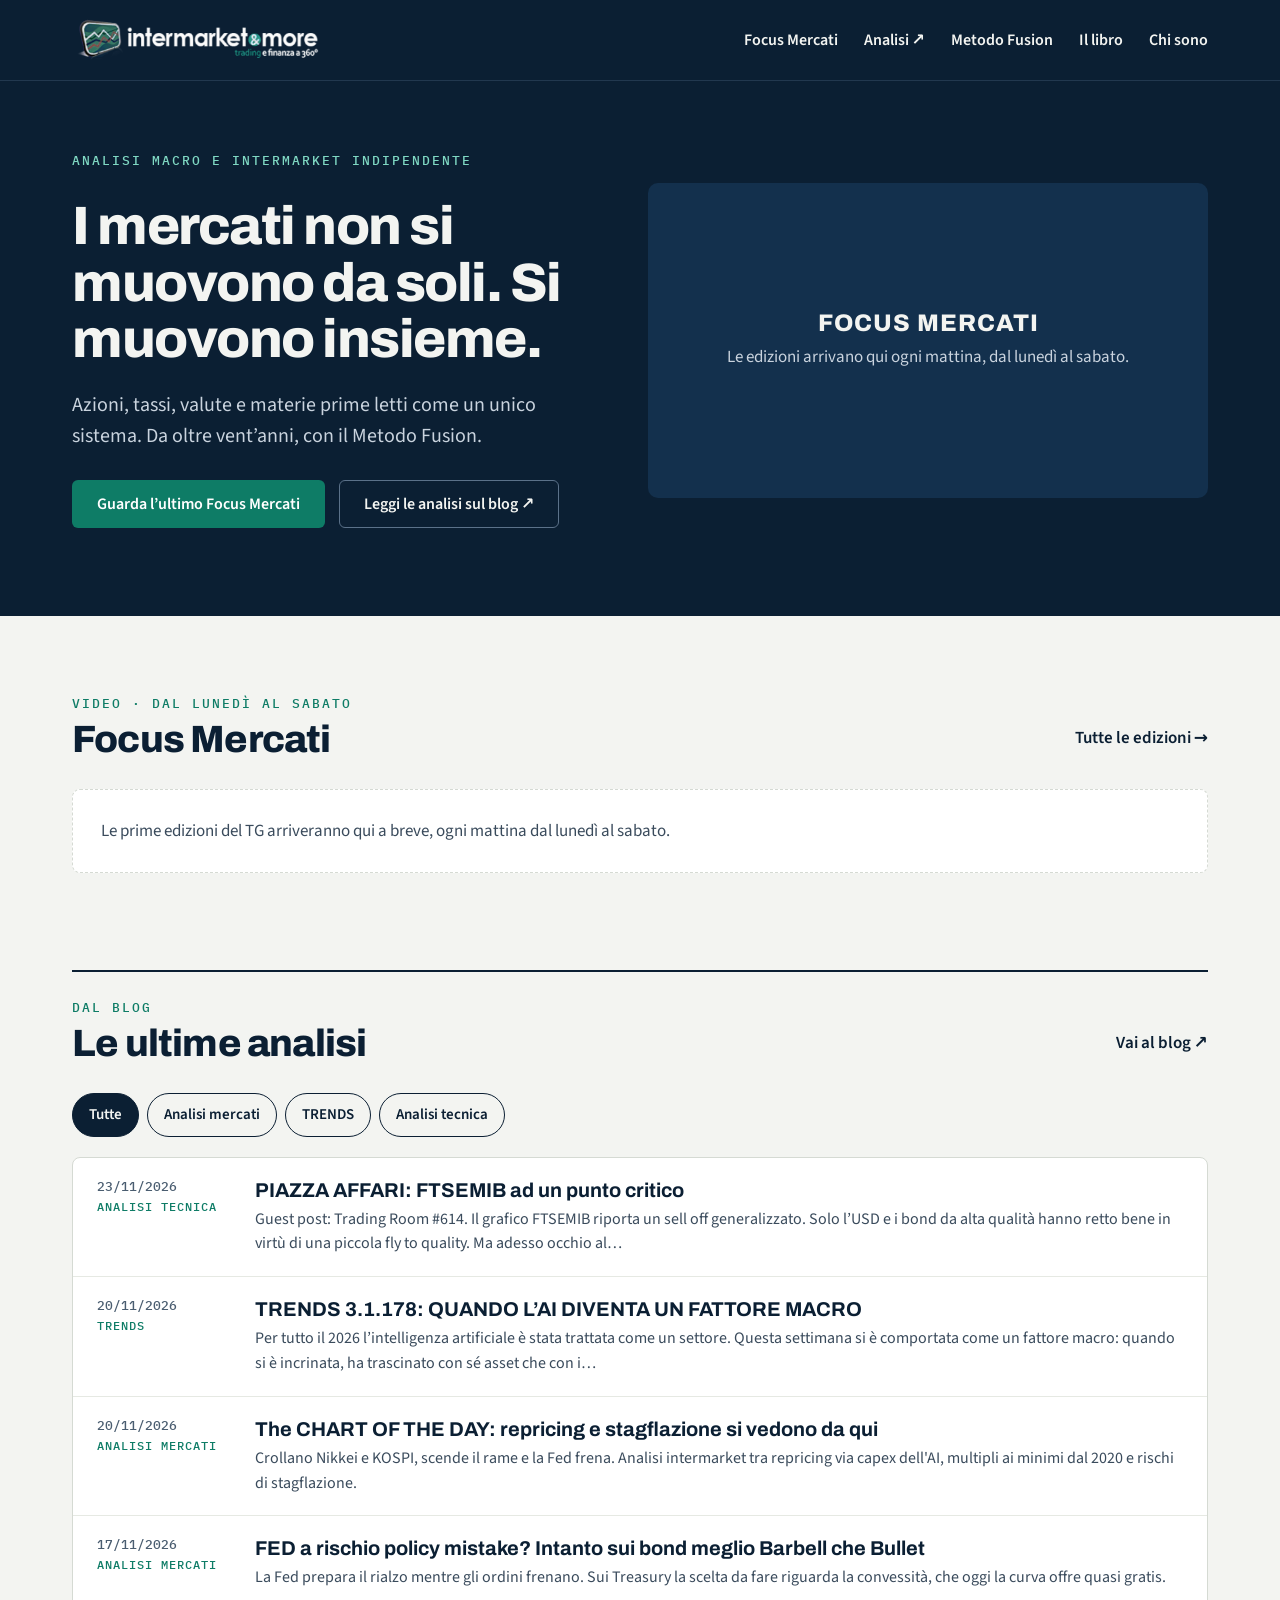
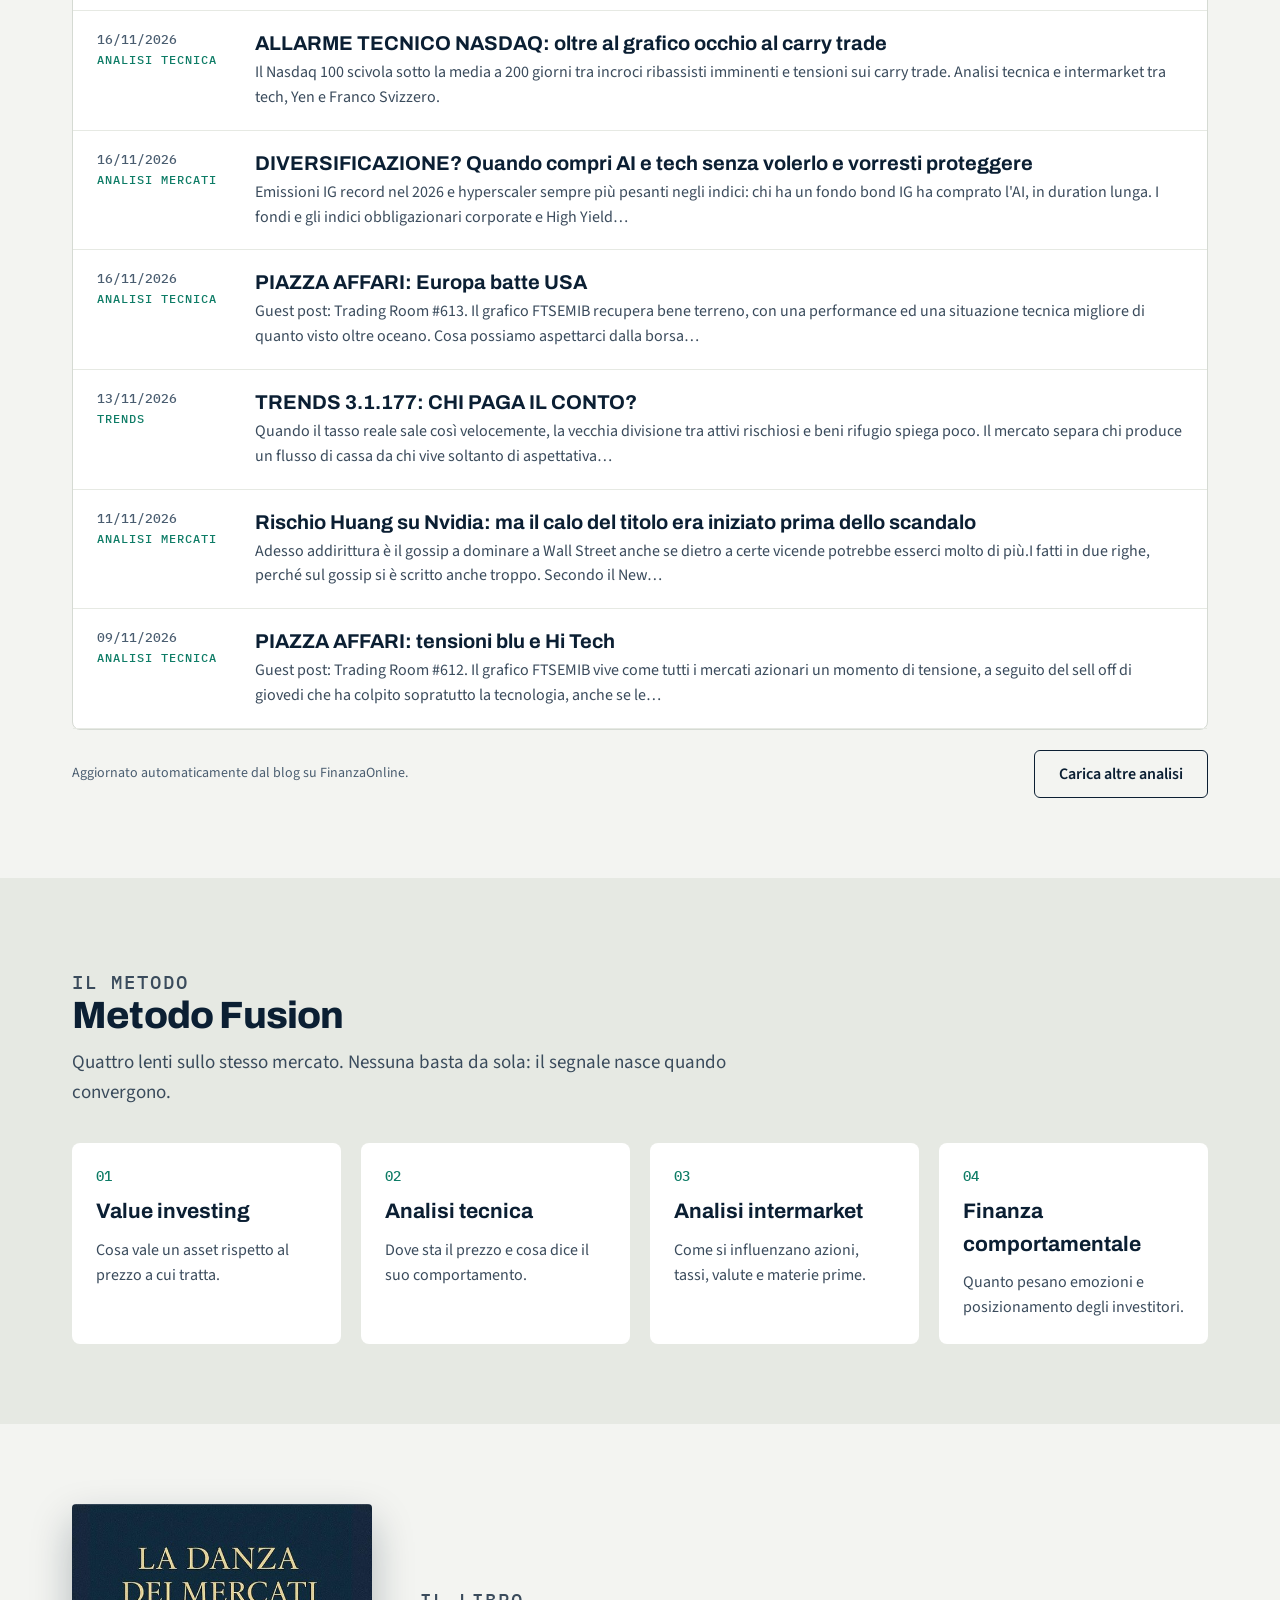
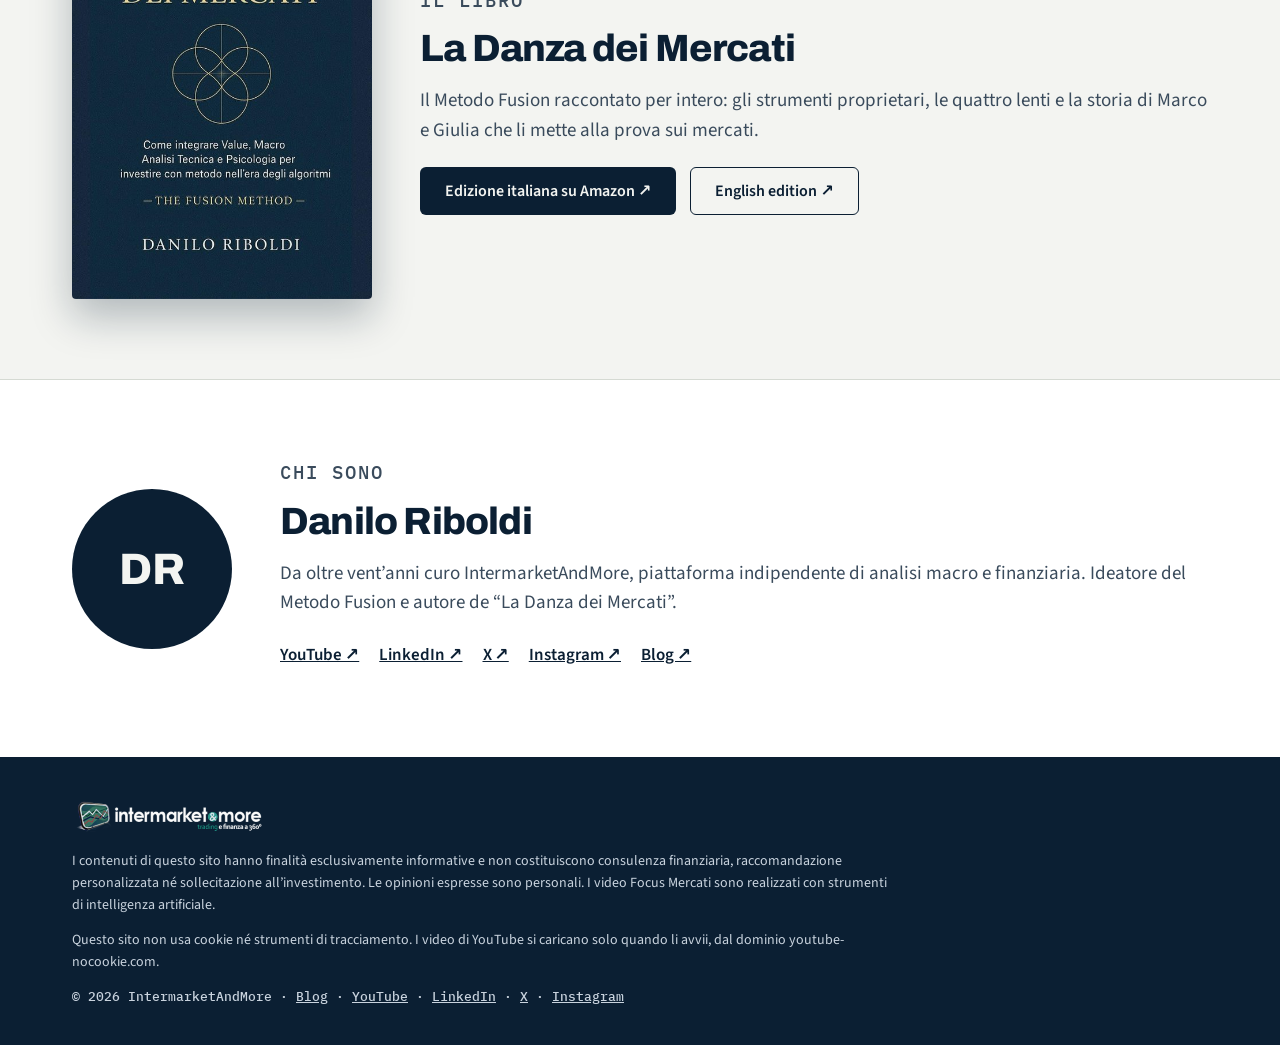
==== commit 6def0941: "Aggiornamento automatico del sito" ====
--- a/index.html
+++ b/index.html
@@ -42,7 +42,7 @@
 <div class="block-head top-rule"><div><p class="kicker">Dal blog</p><h2 id="blog-title">Le ultime analisi</h2></div>
 <a class="more" href="https://intermarketandmore.finanzaonline.com">Vai al blog ↗</a></div>
 <div class="filters" role="group" aria-label="Filtra per rubrica"><button class="pill" type="button" data-filter="all" aria-pressed="true">Tutte</button><button class="pill" type="button" data-filter="mercati" aria-pressed="false">Analisi mercati</button><button class="pill" type="button" data-filter="trends" aria-pressed="false">TRENDS</button><button class="pill" type="button" data-filter="tecnica" aria-pressed="false">Analisi tecnica</button></div>
-<div class="posts" id="posts"><a class="post" href="https://intermarketandmore.finanzaonline.com/trends-3-1-178-quando-lai-diventa-un-fattore-macro-101979.html" data-cat="trends"><div class="when"><time datetime="2026-11-20">20/11/2026</time><span>TRENDS</span></div><div class="what"><b>TRENDS 3.1.178: QUANDO L’AI DIVENTA UN FATTORE MACRO</b><span>Per tutto il 2026 l’intelligenza artificiale è stata trattata come un settore. Questa settimana si è comportata come un fattore macro: quando si è incrinata, ha trascinato con sé asset che con i…</span></div></a><a class="post" href="https://intermarketandmore.finanzaonline.com/the-chart-of-the-day-repricing-e-stagflazione-si-vedono-da-qui-101973.html" data-cat="mercati"><div class="when"><time datetime="2026-11-20">20/11/2026</time><span>Analisi mercati</span></div><div class="what"><b>The CHART OF THE DAY: repricing e stagflazione si vedono da qui</b><span>Crollano Nikkei e KOSPI, scende il rame e la Fed frena. Analisi intermarket tra repricing via capex dell&#x27;AI, multipli ai minimi dal 2020 e rischi di stagflazione.</span></div></a><a class="post" href="https://intermarketandmore.finanzaonline.com/fed-a-rischio-policy-mistake-intanto-sui-bond-meglio-barbell-che-bullet-101968.html" data-cat="mercati"><div class="when"><time datetime="2026-11-17">17/11/2026</time><span>Analisi mercati</span></div><div class="what"><b>FED a rischio policy mistake? Intanto sui bond meglio Barbell che Bullet</b><span>La Fed prepara il rialzo mentre gli ordini frenano. Sui Treasury la scelta da fare riguarda la convessità, che oggi la curva offre quasi gratis.</span></div></a><a class="post" href="https://intermarketandmore.finanzaonline.com/allarme-tecnico-nasdaq-oltre-al-grafico-occhio-al-carry-trade-101958.html" data-cat="tecnica"><div class="when"><time datetime="2026-11-16">16/11/2026</time><span>Analisi tecnica</span></div><div class="what"><b>ALLARME TECNICO NASDAQ: oltre al grafico occhio al carry trade</b><span>Il Nasdaq 100 scivola sotto la media a 200 giorni tra incroci ribassisti imminenti e tensioni sui carry trade. Analisi tecnica e intermarket tra tech, Yen e Franco Svizzero.</span></div></a><a class="post" href="https://intermarketandmore.finanzaonline.com/diversificazione-quando-compri-ai-e-tech-senza-volerlo-e-vorresti-proteggere-101950.html" data-cat="mercati"><div class="when"><time datetime="2026-11-16">16/11/2026</time><span>Analisi mercati</span></div><div class="what"><b>DIVERSIFICAZIONE? Quando compri AI e tech senza volerlo e vorresti proteggere</b><span>Emissioni IG record nel 2026 e hyperscaler sempre più pesanti negli indici: chi ha un fondo bond IG ha comprato l&#x27;AI, in duration lunga. I fondi e gli indici obbligazionari corporate e High Yield…</span></div></a><a class="post" href="https://intermarketandmore.finanzaonline.com/piazza-affari-europa-batte-usa-101947.html" data-cat="tecnica"><div class="when"><time datetime="2026-11-16">16/11/2026</time><span>Analisi tecnica</span></div><div class="what"><b>PIAZZA AFFARI: Europa batte USA</b><span>Guest post: Trading Room #613. Il grafico FTSEMIB recupera bene terreno, con una performance ed una situazione tecnica migliore di quanto visto oltre oceano. Cosa possiamo aspettarci dalla borsa…</span></div></a><a class="post" href="https://intermarketandmore.finanzaonline.com/trends-3-1-177-chi-paga-il-conto-101940.html" data-cat="trends"><div class="when"><time datetime="2026-11-13">13/11/2026</time><span>TRENDS</span></div><div class="what"><b>TRENDS 3.1.177: CHI PAGA IL CONTO?</b><span>Quando il tasso reale sale così velocemente, la vecchia divisione tra attivi rischiosi e beni rifugio spiega poco. Il mercato separa chi produce un flusso di cassa da chi vive soltanto di aspettativa…</span></div></a><a class="post" href="https://intermarketandmore.finanzaonline.com/rischio-huang-su-nvidia-ma-il-calo-del-titolo-era-iniziato-prima-dello-scandalo-101936.html" data-cat="mercati"><div class="when"><time datetime="2026-11-11">11/11/2026</time><span>Analisi mercati</span></div><div class="what"><b>Rischio Huang su Nvidia: ma il calo del titolo era iniziato prima dello scandalo</b><span>Adesso addirittura è il gossip a dominare a Wall Street anche se dietro a certe vicende potrebbe esserci molto di più.I fatti in due righe, perché sul gossip si è scritto anche troppo. Secondo il New…</span></div></a><a class="post" href="https://intermarketandmore.finanzaonline.com/piazza-affari-tensioni-blu-e-hi-tech-101933.html" data-cat="tecnica"><div class="when"><time datetime="2026-11-09">09/11/2026</time><span>Analisi tecnica</span></div><div class="what"><b>PIAZZA AFFARI: tensioni blu e Hi Tech</b><span>Guest post: Trading Room #612. Il grafico FTSEMIB vive come tutti i mercati azionari un momento di tensione, a seguito del sell off di giovedi che ha colpito sopratutto la tecnologia, anche se le…</span></div></a><a class="post" href="https://intermarketandmore.finanzaonline.com/trends-3-1-176-un-voto-piu-premi-al-rischio-da-rivedere-101928.html" data-cat="trends"><div class="when"><time datetime="2026-11-06">06/11/2026</time><span>TRENDS</span></div><div class="what"><b>TRENDS 3.1.176: un voto, più premi al rischio da rivedere</b><span>Lo stesso risultato elettorale ha compresso due premi al rischio nello stesso momento: quello geopolitico incorporato nel petrolio e quello che il mercato aveva assegnato alla corsa senza freni del…</span></div></a><a class="post" href="https://intermarketandmore.finanzaonline.com/in-borsa-si-paga-pegno-fine-del-tokenmaxxing-101920.html" data-cat="mercati"><div class="when"><time datetime="2026-11-06">06/11/2026</time><span>Analisi mercati</span></div><div class="what"><b>IN BORSA SI PAGA PEGNO: fine del Tokenmaxxing</b><span>L&#x27;era del tokenmaxxing è finita. Da Apple parte un segnale, il Tech fa i conti con il reale ROI dell&#x27;AI mentre i tassi obbligazionari non perdonano.</span></div></a><a class="post" href="https://intermarketandmore.finanzaonline.com/onda-blu-a-capitol-hill-che-succede-adesso-ai-mercati-101917.html" data-cat="mercati"><div class="when"><time datetime="2026-11-04">04/11/2026</time><span>Analisi mercati</span></div><div class="what"><b>Onda Blu a Capitol Hill: che succede adesso ai mercati?</b><span>Vittoria democratica a Capitol Hill: crolla il rischio sui Treasury, ma le borse frenano. Ecco gli impatti su tassi e settori azionari.</span></div></a><a class="post" href="https://intermarketandmore.finanzaonline.com/midterm-usa-2026-per-le-borse-e-sempre-un-successo-101910.html" data-cat="mercati"><div class="when"><time datetime="2026-11-03">03/11/2026</time><span>Analisi mercati</span></div><div class="what"><b>Midterm USA 2026: per le borse è SEMPRE un successo</b><span>Tempismo perfetto. Martedì 3 novembre gli americani votano, e il messaggio è servito: tranquilli, la storia è con noi e comunque vada sarà un successo! Quantomeno sulla carta… S&amp;P 500 dopo le…</span></div></a><a class="post" href="https://intermarketandmore.finanzaonline.com/midterm-usa-2026-ecco-come-stanno-in-realta-le-cose-101892.html" data-cat="mercati"><div class="when"><time datetime="2026-11-03">03/11/2026</time><span>Analisi mercati</span></div><div class="what"><b>Midterm USA 2026: ecco come stanno in REALTA’ le cose</b><span>C’è un copione logoro che le sale operative rispolverano puntualmente prima delle elezioni di metà mandato. Sembra quasi ad un calmante somministrato prima di coricarsi: non temete le urne, perché la…</span></div></a><a class="post" href="https://intermarketandmore.finanzaonline.com/piazza-affari-un-venerdi-nero-101907.html" data-cat="tecnica"><div class="when"><time datetime="2026-11-02">02/11/2026</time><span>Analisi tecnica</span></div><div class="what"><b>PIAZZA AFFARI: un venerdi nero</b><span>Guest post: Trading Room #611. Il grafico FTSEMIB vive come tutti i mercati azionari un momento di tensione, proprio in concomitanza del periodo che dovrebbe portarci il fatidico “Rally di Natale”…</span></div></a><a class="post" href="https://intermarketandmore.finanzaonline.com/la-settimana-in-cui-il-capex-ai-diventa-fatturato-101903.html" data-cat="mercati"><div class="when"><time datetime="2026-11-02">02/11/2026</time><span>Analisi mercati</span></div><div class="what"><b>La settimana in cui il capex AI diventa fatturato</b><span>Venerdì sera, ultima seduta di ottobre. Il Nasdaq chiude a -2,9%, la peggior giornata da inizio giugno. Intel perde il 28,6% in un colpo solo. L’S&amp;P 500 finisce a 7.580, sotto la media mobile a 100…</span></div></a><a class="post" href="https://intermarketandmore.finanzaonline.com/trends-3-1-175-quando-il-capex-si-fa-debito-101899.html" data-cat="trends"><div class="when"><time datetime="2026-10-30">30/10/2026</time><span>TRENDS</span></div><div class="what"><b>TRENDS 3.1.175: QUANDO IL CAPEX SI FA DEBITO</b><span>Per due anni il mercato ha chiesto all’intelligenza artificiale una cosa sola: quanto cresce. Questa settimana la domanda è cambiata. Chi la paga, con quale cassa, a quale tasso. Le risposte sono…</span></div></a><a class="post" href="https://intermarketandmore.finanzaonline.com/la-trappola-o-illusione-del-cassettista-101886.html" data-cat="mercati"><div class="when"><time datetime="2026-10-28">28/10/2026</time><span>Analisi mercati</span></div><div class="what"><b>LA TRAPPOLA (O ILLUSIONE) DEL CASSETTISTA</b><span>Un bond governativo che perde oltre il 50% dai massimi storici. Citofonare duration e maximum drawdown. Scopri i meccanismi occulti di duration e volatilità dietro il crollo dei BTP a 50 anni.</span></div></a><a class="post" href="https://intermarketandmore.finanzaonline.com/piazza-affari-ftsemib-sotto-la-media-mobile-200-101884.html" data-cat="tecnica"><div class="when"><time datetime="2026-10-26">26/10/2026</time><span>Analisi tecnica</span></div><div class="what"><b>PIAZZA AFFARI: FTSEMIB sotto la media mobile 200</b><span>Guest post: Trading Room #610. Il grafico FTSEMIB prende la strada ribassista e risulta evidente un’area supportiva importante con la MM 50 e su un supporto importante. Cosa possiamo aspettarci dalla…</span></div></a><a class="post" href="https://intermarketandmore.finanzaonline.com/trends-3-1-174-il-mondo-al-5-101879.html" data-cat="trends"><div class="when"><time datetime="2026-10-24">24/10/2026</time><span>TRENDS</span></div><div class="what"><b>TRENDS 3.1.174: IL MONDO AL 5%</b><span>Con il risk-free attorno al 5%, il mercato premia chi si autofinanzia e punisce chi ha bisogno di capitale esterno: Meta con il free cash flow negativo, i neocloud, la Francia, il BTP trascinato…</span></div></a><a class="post" href="https://intermarketandmore.finanzaonline.com/perche-wall-street-punisce-chi-investe-e-premia-chi-aspetta-101875.html" data-cat="mercati"><div class="when"><time datetime="2026-10-23">23/10/2026</time><span>Analisi mercati</span></div><div class="what"><b>Perche Wall Street punisce chi investe e premia chi aspetta</b><span>Tra ansia da Capex, trimestrali USA record punite e squeeze sui derivati: anatomia cinica di una correzione tech guidata dai market maker e dalla paura.</span></div></a><a class="post" href="https://intermarketandmore.finanzaonline.com/piazza-affari-la-situazione-si-complica-101872.html" data-cat="tecnica"><div class="when"><time datetime="2026-10-20">20/10/2026</time><span>Analisi tecnica</span></div><div class="what"><b>PIAZZA AFFARI: la situazione si complica</b><span>Guest post: Trading Room #609. Il grafico FTSEMIB resta impostato in fase correttiva in un momento che diventa topico con le trimestrali USA e le tensioni su tassi e debito delle società legate…</span></div></a><a class="post" href="https://intermarketandmore.finanzaonline.com/da-nvidia-a-coreweave-quando-il-capex-a-debito-fa-la-differenza-101868.html" data-cat="mercati"><div class="when"><time datetime="2026-10-19">19/10/2026</time><span>Analisi mercati</span></div><div class="what"><b>Da Nvidia a CoreWeave: quando il capex a debito fa la differenza</b><span>Il mercato si sveglia dall&#x27;illusione dell&#x27;AI a costo zero. Tra crolli dei neocloud, bond CoreWeave a rendimenti distressed e spread in allerta, ecco i veri rischi.</span></div></a><a class="post" href="https://intermarketandmore.finanzaonline.com/trends-3-1-173-la-parola-passa-al-rischio-di-credito-101861.html" data-cat="trends"><div class="when"><time datetime="2026-10-17">17/10/2026</time><span>TRENDS</span></div><div class="what"><b>TRENDS 3.1.173: LA PAROLA PASSA AL RISCHIO DI CREDITO</b><span>Il filo comune è uno solo. Il mercato sta prezzando un rischio di credito endogeno: nasce dall’incrocio tra un costo del capitale strutturalmente più alto e un ciclo di investimento finanziato sempre…</span></div></a><a class="post" href="https://intermarketandmore.finanzaonline.com/piazza-affari-grafico-ftsemib-in-debolezza-101857.html" data-cat="tecnica"><div class="when"><time datetime="2026-10-12">12/10/2026</time><span>Analisi tecnica</span></div><div class="what"><b>PIAZZA AFFARI: Grafico FTSEMIB in debolezza</b><span>Guest post: Trading Room #608. Il grafico FTSEMIB resta in una fase di debolezza, la rottura della media mobile 21 preoccupa (su scala weekly) ma positiva la tenuta della 200 giorni daily. Cosa…</span></div></a><a class="post" href="https://intermarketandmore.finanzaonline.com/il-paradosso-perche-tassi-e-debito-non-abbattono-la-borsa-101846.html" data-cat="mercati"><div class="when"><time datetime="2026-10-12">12/10/2026</time><span>Analisi mercati</span></div><div class="what"><b>IL PARADOSSO: PERCHE’ TASSI E DEBITO NON ABBATTONO LA BORSA</b><span>Le Big Tech si indebitano ignorando il costo del denaro. Un&#x27;analisi intermarket sul paradosso in cui una crescita iperbolica annienta la gravità dei tassi.</span></div></a><a class="post" href="https://intermarketandmore.finanzaonline.com/trends-3-1-172-i-tassi-non-sono-un-problema-101853.html" data-cat="trends"><div class="when"><time datetime="2026-10-09">09/10/2026</time><span>TRENDS</span></div><div class="what"><b>TRENDS 3.1.172: I TASSI NON SONO UN PROBLEMA!</b><span>Il mercato obbligazionario resta protagonista assieme alla resilienza del mercato azionario che continua a crescere, ma c’è un motivo molto difendibile a sostegno della tesi. Intanto però a breve si…</span></div></a><a class="post" href="https://intermarketandmore.finanzaonline.com/bce-alert-frenata-sul-trend-restrittivo-dei-tassi-di-interesse-101842.html" data-cat="mercati"><div class="when"><time datetime="2026-10-09">09/10/2026</time><span>Analisi mercati</span></div><div class="what"><b>BCE ALERT: FRENATA sul trend restrittivo dei TASSI di INTERESSE</b><span>L&#x27;inflazione headline torna a mordere al 3,8% mentre la core si ferma al 2,5%. La BCE è in trappola tra tassi alti, debito insostenibile e crescita asfittica.</span></div></a><a class="post" href="https://intermarketandmore.finanzaonline.com/bond-sotto-pressione-hedge-fund-in-action-101836.html" data-cat="mercati"><div class="when"><time datetime="2026-10-08">08/10/2026</time><span>Analisi mercati</span></div><div class="what"><b>BOND SOTTO PRESSIONE: HEDGE FUND IN ACTION!</b><span>Tanto tuono che piovve e alla fine è tornata quella cosa che sembrava accantonata. Sembrava perché la storia insegna, i cicli si ripetono e quindi era solo una questione di tempo. Ovviamente parlo…</span></div></a><a class="post" href="https://intermarketandmore.finanzaonline.com/la-grande-illusione-del-rally-101825.html" data-cat="mercati"><div class="when"><time datetime="2026-10-06">06/10/2026</time><span>Analisi mercati</span></div><div class="what"><b>LA GRANDE ILLUSIONE DEL RALLY</b><span>Aprite un qualsiasi terminale finanziario, guardate il grafico dell’S&amp;P 500 tradizionale e avrete la netta sensazione che il sistema economico stia vivendo una nuova epoca d’oro priva di ostacoli. Ma…</span></div></a><a class="post" href="https://intermarketandmore.finanzaonline.com/prezzo-del-petrolio-il-vero-costo-del-barile-101816.html" data-cat="mercati"><div class="when"><time datetime="2026-10-05">05/10/2026</time><span>Analisi mercati</span></div><div class="what"><b>PREZZO DEL PETROLIO: IL VERO COSTO DEL BARILE</b><span>Prezzo del petrolio: il Brent dice 102 dollari, il barile fisico oltre 120. I noli delle petroliere a 1 milione al giorno riscrivono il costo vero. E la curva backwardation dice tutto.</span></div></a><a class="post" href="https://intermarketandmore.finanzaonline.com/trends-3-1-171-il-prezzo-del-tempo-101812.html" data-cat="trends"><div class="when"><time datetime="2026-10-04">04/10/2026</time><span>TRENDS</span></div><div class="what"><b>TRENDS 3.1.171: IL PREZZO DEL TEMPO</b><span>Il mercato obbligazionario ha smesso di prezzare la prossima mossa delle banche centrali e ha cominciato a prezzare il costo della durata, cioè quanto costa prestare a lungo a Stati che finanziano…</span></div></a><a class="post" href="https://intermarketandmore.finanzaonline.com/ipo-anthropic-tutto-quello-che-bisogna-sapere-101807.html" data-cat="mercati"><div class="when"><time datetime="2026-09-30">30/09/2026</time><span>Analisi mercati</span></div><div class="what"><b>IPO Anthropic: tutto quello che bisogna sapere!</b><span>IPO Anthropic: 34 dei 42 miliardi di perdita non sono cassa. I 518 miliardi di impegni in compute invece sì. Ecco dove sta il rischio vero.</span></div></a><a class="post" href="https://intermarketandmore.finanzaonline.com/buyback-nvidia-da-record-proprio-quando-il-premio-al-rischio-e-sparito-101800.html" data-cat="mercati"><div class="when"><time datetime="2026-09-29">29/09/2026</time><span>Analisi mercati</span></div><div class="what"><b>Buyback Nvidia da record  proprio quando il premio al rischio è sparito</b><span>Nvidia lancia un buyback record mentre i Treasury rendono più degli utili azionari. Analisi del premio al rischio azzerato e del corto circuito AI.</span></div></a><a class="post" href="https://intermarketandmore.finanzaonline.com/piazza-affari-europa-che-arranca-101798.html" data-cat="tecnica"><div class="when"><time datetime="2026-09-28">28/09/2026</time><span>Analisi tecnica</span></div><div class="what"><b>PIAZZA AFFARI: Europa che arranca</b><span>Guest post: Trading Room #607. Il grafico FTSEMIB resta in una fase non proprio entusiasmante. Cosa possiamo aspettarci dalla borsa italiana per la prossima settimana? Tra i vari titoli occhio a…</span></div></a><a class="post" href="https://intermarketandmore.finanzaonline.com/trends-3-1-170-cambio-di-motore-101793.html" data-cat="trends"><div class="when"><time datetime="2026-09-26">26/09/2026</time><span>TRENDS</span></div><div class="what"><b>TRENDS 3.1.170: CAMBIO DI MOTORE</b><span>Non è più soltanto lo shock d’offerta della guerra con l’Iran. È la domanda. Un’economia americana che accelera, davanti a una banca centrale che uno shock d’offerta poteva ancora lasciarlo passare…</span></div></a><a class="post" href="https://intermarketandmore.finanzaonline.com/365-000-000-000-000-e-il-superciclo-head-101785.html" data-cat="mercati"><div class="when"><time datetime="2026-09-25">25/09/2026</time><span>Analisi mercati</span></div><div class="what"><b>365.000.000.000.000 e il superciclo HEAD</b><span>Il debito globale tocca 365mila miliardi e la spesa per interessi divora il futuro. L&#x27;inflazione è solo un anestetico: scopri i veri rischi per i mercati.</span></div></a><a class="post" href="https://intermarketandmore.finanzaonline.com/il-silenzio-dei-compratori-in-ultima-istanza-101780.html" data-cat="mercati"><div class="when"><time datetime="2026-09-25">25/09/2026</time><span>Analisi mercati</span></div><div class="what"><b>IL SILENZIO DEI COMPRATORI IN ULTIMA ISTANZA</b><span>La storica correlazione tra S&amp;P 500 e buyback si è spezzata. Tra tassi alti e spese per l&#x27;AI, le aziende smettono di ricomprare azioni: ecco perché il rally azionario corre un grave rischio.</span></div></a><a class="post" href="https://intermarketandmore.finanzaonline.com/the-big-trap-101772.html" data-cat="mercati"><div class="when"><time datetime="2026-09-23">23/09/2026</time><span>Analisi mercati</span></div><div class="what"><b>THE BIG TRAP</b><span>L&#x27;Intelligenza Artificiale promette miracoli ma il PIL USA stagna rispetto all&#x27;era Dotcom. Analisi intermarket tra bolla AI, dazi e deficit record.</span></div></a><a class="post" href="https://intermarketandmore.finanzaonline.com/piazza-affari-7-101761.html" data-cat="tecnica"><div class="when"><time datetime="2026-09-21">21/09/2026</time><span>Analisi tecnica</span></div><div class="what"><b>PIAZZA AFFARI: situazione più incerta di quanto sembri</b><span>Guest post: Trading Room #606. Il grafico FTSEMIB resta in trading range ma sottolinea il fatto che il momento è complesso. Cosa possiamo aspettarci dalla borsa italiana per la prossima settimana?…</span></div></a><a class="post" href="https://intermarketandmore.finanzaonline.com/trends-3-1-168-tassi-che-affondano-una-certa-fiducia-101755.html" data-cat="trends"><div class="when"><time datetime="2026-09-18">18/09/2026</time><span>TRENDS</span></div><div class="what"><b>TRENDS 3.1.169: TASSI CHE AFFONDANO UNA CERTA FIDUCIA</b><span>In otto giorni tre delle principali banche centrali del mondo hanno alzato i tassi. La BCE il 10 settembre, la Federal Reserve mercoledì, la Banca del Giappone venerdì. Una stretta sincronizzata che…</span></div></a><a class="post" href="https://intermarketandmore.finanzaonline.com/intermarket-i-tassi-salgono-e-che-faranno-le-borse-101750.html" data-cat="mercati"><div class="when"><time datetime="2026-09-18">18/09/2026</time><span>Analisi mercati</span></div><div class="what"><b>INTERMARKET: i tassi salgono e che faranno le borse?</b><span>Le azioni salgono con l&#x27;AI, ma il petrolio alle stelle e i Treasury al 5% lanciano un allarme. Scopri l&#x27;analisi intermarket e i veri rischi per il mercato azionario.</span></div></a><a class="post" href="https://intermarketandmore.finanzaonline.com/fomc-warsh-e-la-curva-che-non-perdona-101742.html" data-cat="mercati"><div class="when"><time datetime="2026-09-16">16/09/2026</time><span>Analisi mercati</span></div><div class="what"><b>FOMC, Warsh e la curva che non perdona</b><span>La Fed alza i tassi al 3,75-4% e Warsh nega condizioni restrittive. Cosa dicono dot plot, curva e petrolio su ottobre e dicembre.</span></div></a><a class="post" href="https://intermarketandmore.finanzaonline.com/piazza-affari-tensioni-in-action-101739.html" data-cat="tecnica"><div class="when"><time datetime="2026-09-14">14/09/2026</time><span>Analisi tecnica</span></div><div class="what"><b>PIAZZA AFFARI: tensioni in action</b><span>Guest post: Trading Room #605. Il grafico FTSEMIB ha recuperato bene ma il momento è complesso. Ricomincia l’analisi weekly. Cosa possiamo aspettarci dalla borsa italiana per la prossima settimana?…</span></div></a><a class="post" href="https://intermarketandmore.finanzaonline.com/trends-3-1-168-fine-della-copertura-101733.html" data-cat="trends"><div class="when"><time datetime="2026-09-11">11/09/2026</time><span>TRENDS</span></div><div class="what"><b>TRENDS 3.1.168: FINE DELLA COPERTURA</b><span>La settimana è stata dominata da uno shock energetico: il Brent ha guadagnato quasi il 9% superando i 100 $, spinto dall’escalation nel Golfo Persico e dal crollo dei transiti nello Stretto di…</span></div></a><a class="post" href="https://intermarketandmore.finanzaonline.com/cesi-e-ny-fed-recession-model-lillusione-del-miracolo-europeo-e-la-trappola-di-pechino-101728.html" data-cat="mercati"><div class="when"><time datetime="2026-09-10">10/09/2026</time><span>Analisi mercati</span></div><div class="what"><b>CESI e NY Fed Recession Model: L’Illusione del Miracolo Europeo e la Trappola di Pechino</b><span>Guardare il mercato oggi significa assistere alla solita, stancante recita di fine ciclo. Il consensus brancola nel buio, scambiando le rimbalzate d’orgoglio statistiche per riprese strutturali…</span></div></a><a class="post" href="https://intermarketandmore.finanzaonline.com/la-guerra-dei-tassi-trump-chiama-il-taglio-il-mercato-sconta-il-rialzo-101721.html" data-cat="mercati"><div class="when"><time datetime="2026-09-08">08/09/2026</time><span>Analisi mercati</span></div><div class="what"><b>LA GUERRA DEI TASSI: Trump chiama il taglio, il mercato sconta il rialzo</b><span>Quando si parla di tassi di interesse, bisogna sempre buttare un occhio molto attento ai dati sul mercato del lavoro USA: ed ecco che venerdì mattina, otto e mezza a New York, esce il numero che…</span></div></a><a class="post" href="https://intermarketandmore.finanzaonline.com/piazza-affari-restart-3-101718.html" data-cat="tecnica"><div class="when"><time datetime="2026-09-07">07/09/2026</time><span>Analisi tecnica</span></div><div class="what"><b>PIAZZA AFFARI: restart!</b><span>Guest post: Trading Room #604. Il grafico FTSEMIB ci ha regalato una settimana tranquilla. Ricomincia l’analisi weekly. Cosa possiamo aspettarci dalla borsa italiana per la prossima settimana? Tra i…</span></div></a><a class="post" href="https://intermarketandmore.finanzaonline.com/trends-3-1-167-repricing-globale-in-atto-101714.html" data-cat="trends"><div class="when"><time datetime="2026-09-05">05/09/2026</time><span>TRENDS</span></div><div class="what"><b>TRENDS 3.1.167: REPRICING GLOBALE IN ATTO</b><span>Il repricing globale non è un evento di svalutazione monetaria ma di stretta, e questo spiega quattro anomalie simultanee: petrolio +8% con l’oro fermo, payroll forti con le azioni in calo…</span></div></a><a class="post" href="https://intermarketandmore.finanzaonline.com/fed-e-inflazione-la-realta-di-jackson-hole-che-spaventa-i-mercati-101706.html" data-cat="mercati"><div class="when"><time datetime="2026-09-02">02/09/2026</time><span>Analisi mercati</span></div><div class="what"><b>FED e Inflazione: la Realtà di Jackson Hole che Spaventa i Mercati</b><span>Il consenso finanziario ama farsi raccontare le favole della buonanotte. Siamo onesti. Per settimane i gestori hanno cullato il sogno di un ammorbidimento monetario imminente, raccontandosi che la…</span></div></a><a class="post" href="https://intermarketandmore.finanzaonline.com/insider-trading-alla-casa-bianca-101700.html" data-cat="mercati"><div class="when"><time datetime="2026-08-31">31/08/2026</time><span>Analisi mercati</span></div><div class="what"><b>Insider Trading alla Casa Bianca!</b><span>Il problema non è quanto ha guadagnato Trump. Il problema è: che cosa sapeva quando ha comprato?</span></div></a><a class="post" href="https://intermarketandmore.finanzaonline.com/trends-3-1-166-la-cessione-storica-101691.html" data-cat="trends"><div class="when"><time datetime="2026-08-29">29/08/2026</time><span>TRENDS</span></div><div class="what"><b>TRENDS 3.1.166: LA CESSIONE STORICA</b><span>Warsh a Jackson Hole rinuncia alla forward guidance e alla funzione di reazione: la Fed si sfila dal ruolo di gestore della volatilità. Nove giorni prima il Tesoro aveva fatto l’opposto. Il put non è…</span></div></a><a class="post" href="https://intermarketandmore.finanzaonline.com/shock-da-jackson-hole-nuovi-rialzi-dei-tassi-in-arrivo-101687.html" data-cat="mercati"><div class="when"><time datetime="2026-08-28">28/08/2026</time><span>Analisi mercati</span></div><div class="what"><b>Shock da Jackson Hole: nuovi rialzi dei tassi in arrivo?</b><span>Il discorso pronunciato a Jackson Hole da Kevin Warsh ha il sapore di un bicchiere d’acqua gelata in piena notte. L’ex governatore ed esperto di dinamiche monetarie ha messo in chiaro le cose: la…</span></div></a><a class="post" href="https://intermarketandmore.finanzaonline.com/101678-101678.html" data-cat="mercati"><div class="when"><time datetime="2026-08-27">27/08/2026</time><span>Analisi mercati</span></div><div class="what"><b>Debito USA al 175% del PIL e Deficit stabilmente al 5%: ma non è che si finisce contro un MURO?</b><span>Il debito USA sfiora il 100% del PIL e Druckenmiller lancia l&#x27;allarme sul deficit. Scopri l&#x27;analisi intermarket sui tassi &quot;higher for longer&quot; e come proteggerti.</span></div></a><a class="post" href="https://intermarketandmore.finanzaonline.com/disinversione-cosa-ci-raccontano-i-tassi-di-interesse-101666.html" data-cat="mercati"><div class="when"><time datetime="2026-08-26">26/08/2026</time><span>Analisi mercati</span></div><div class="what"><b>DISINVERSIONE: cosa ci raccontano i tassi di interesse</b><span>Il mercato ha una memoria corta, ma la matematica dei rendimenti non perdona e ci racconta un’altra storia. Negli ultimi mesi, abbiamo assistito a uno dei fenomeni tecnici e macroeconomici più…</span></div></a><a class="post" href="https://intermarketandmore.finanzaonline.com/brent-alle-stelle-in-realta-non-e-cosi-101657.html" data-cat="mercati"><div class="when"><time datetime="2026-08-25">25/08/2026</time><span>Analisi mercati</span></div><div class="what"><b>BRENT ALLE STELLE? In realtà NON è così</b><span>Guardi il prezzo del Brent e pensi sia alto? Errore grave. Depurato dall&#x27;inflazione USA, il petrolio reale è ai livelli di cinquant&#x27;anni fa. Ecco la verità che la finanza mainstream non ti dice.</span></div></a><a class="post" href="https://intermarketandmore.finanzaonline.com/il-bazooka-che-spara-a-salve-101654.html" data-cat="mercati"><div class="when"><time datetime="2026-08-24">24/08/2026</time><span>Analisi mercati</span></div><div class="what"><b>IL BAZOOKA CHE SPARA A SALVE</b><span>Il buyback del Tesoro USA doveva calmare i rendimenti. È durato 48 ore. Ma oro e bitcoin corrono lo stesso: ecco cosa stanno prezzando davvero.</span></div></a><a class="post" href="https://intermarketandmore.finanzaonline.com/trends-3-1-165-qui-si-fa-la-storia-101649.html" data-cat="trends"><div class="when"><time datetime="2026-08-21">21/08/2026</time><span>TRENDS</span></div><div class="what"><b>TRENDS 3.1.165: QUI SI FA LA STORIA</b><span>Se i mercati vi sembrano tutto sommato stabili e tranquilli, allora significa che non avete la percezione di cosa sta capitando. Per esempio vi siete resi conto che il tratto lungo della curva tassi…</span></div></a><a class="post" href="https://intermarketandmore.finanzaonline.com/outlook-2026-cosa-dicono-davvero-i-segnali-dellanalisi-intermarket-101642.html" data-cat="mercati"><div class="when"><time datetime="2026-08-20">20/08/2026</time><span>Analisi mercati</span></div><div class="what"><b>Outlook 2026: Cosa dicono davvero i segnali dell’Analisi Intermarket</b><span>Gli analisti a Wall Street rialzi per le azioni nel 2026. Analisi Intermarket e finanza comportamentale per valutare i rischi reali di una value trap.</span></div></a><a class="post" href="https://intermarketandmore.finanzaonline.com/sp500-e-il-fantasma-del-2000-101632.html" data-cat="tecnica"><div class="when"><time datetime="2026-08-19">19/08/2026</time><span>Analisi tecnica</span></div><div class="what"><b>SP500 E IL FANTASMA DEL 2000</b><span>L&#x27;S&amp;P 500 ripercorrerà il crollo Dot-Com del 2000 fino a 3.960 punti? Smontiamo la banalità narrativa con l&#x27;analisi dei numeri e dei bilanci reali. Anche se il CAPE Ratio chiama una necessaria…</span></div></a><a class="post" href="https://intermarketandmore.finanzaonline.com/stress-test-equity-non-e-quello-che-pensi-101627.html" data-cat="mercati"><div class="when"><time datetime="2026-08-18">18/08/2026</time><span>Analisi mercati</span></div><div class="what"><b>STRESS TEST EQUITY. NON È QUELLO CHE PENSI</b><span>Il Treasury a 30 anni tocca il 5,3%, l&#x27;oro non risponde più alla paura, la Fed di Warsh gioca al buio: l&#x27;equity sta ignorando lo stress test vero.</span></div></a><a class="post" href="https://intermarketandmore.finanzaonline.com/il-60-40-non-e-rotto-e-tornato-normale-101619.html" data-cat="mercati"><div class="when"><time datetime="2026-08-12">12/08/2026</time><span>Analisi mercati</span></div><div class="what"><b>IL 60/40 NON È ROTTO. È TORNATO NORMALE</b><span>Il portafoglio 60/40 non protegge più: correlazione azioni bond positiva, debito USA verso il 175% del PIL e rischio AI dentro i bond.</span></div></a><a class="post" href="https://intermarketandmore.finanzaonline.com/ottantacinque-milioni-di-dollari-allora-il-conto-dellai-reale-101612.html" data-cat="mercati"><div class="when"><time datetime="2026-08-10">10/08/2026</time><span>Analisi mercati</span></div><div class="what"><b>Ottantacinque milioni di dollari all’ora: il conto dell’AI reale</b><span>Da qualche parte in Virginia un data center beve elettricità come un idrovoro beve acqua di fiume. Non lo vedi, non lo senti. Ma il contatore gira. Ottantacinque milioni di dollari all’ora, secondo i…</span></div></a><a class="post" href="https://intermarketandmore.finanzaonline.com/borse-ai-massimi-ma-rally-fragile-i-segnali-intermarket-che-anticipano-una-correzione-101606.html" data-cat="mercati"><div class="when"><time datetime="2026-08-06">06/08/2026</time><span>Analisi mercati</span></div><div class="what"><b>Borse ai massimi ma rally fragile? I segnali intermarket che anticipano una correzione</b><span>PIL nominale USA all&#x27;8%, S&amp;P 500 ai massimi, ma il mercato obbligazionario teme il surriscaldamento. I segnali intermarket da guardare prima della prossima correzione.</span></div></a><a class="post" href="https://intermarketandmore.finanzaonline.com/piazza-affari-il-mercato-regge-101604.html" data-cat="tecnica"><div class="when"><time datetime="2026-08-03">03/08/2026</time><span>Analisi tecnica</span></div><div class="what"><b>PIAZZA AFFARI: il mercato regge</b><span>Guest post: Trading Room #603. Il grafico FTSEMIB malgrado tutto regge anche se non risulta netta una direzionalità,Cosa possiamo aspettarci dalla borsa italiana per la prossima settimana? Tra i vari…</span></div></a><a class="post" href="https://intermarketandmore.finanzaonline.com/keep-calm-and-enjoy-your-holidays-3-101602.html" data-cat="mercati"><div class="when"><time datetime="2026-08-01">01/08/2026</time><span>Analisi mercati</span></div><div class="what"><b>KEEP CALM and enjoy your Holidays</b><span>PRENDIAMOCI UNA PAUSA. Fermiamoci un attimo. E ricarichiamo le batterie. L’autunno di certo sarà rovente. Buone vacanze a tutti.</span></div></a><a class="post" href="https://intermarketandmore.finanzaonline.com/fed-ferma-mercati-no-kevin-warsh-e-la-spaccatura-di-wall-street-101596.html" data-cat="mercati"><div class="when"><time datetime="2026-07-30">30/07/2026</time><span>Analisi mercati</span></div><div class="what"><b>Fed ferma, mercati no: Kevin Warsh e la spaccatura di Wall Street</b><span>FOMC in action. Fed ferma al 3,50-3,75% ma spaccata su tre voti. Rendimenti ai massimi, CDS Oracle da record: la leva sul capex AI comincia a far paura.</span></div></a><a class="post" href="https://intermarketandmore.finanzaonline.com/cds-big-tech-in-allargamento-quando-lintelligenza-artificiale-vive-a-debito-101590.html" data-cat="mercati"><div class="when"><time datetime="2026-07-30">30/07/2026</time><span>Analisi mercati</span></div><div class="what"><b>CDS Big Tech in allargamento: quando l’Intelligenza Artificiale vive a debito</b><span>Gli spread CDS sui nomi dell&#x27;IA si allargano. Tra Capex record sostenuto da debito e rendimenti sotto pressione, il mercato del credito scopre le prime crepe dell&#x27;Intelligenza Artificiale.</span></div></a><a class="post" href="https://intermarketandmore.finanzaonline.com/correlazione-magica-tassi-reali-e-forward-price-earning-analisi-e-scenari-101586.html" data-cat="mercati"><div class="when"><time datetime="2026-07-29">29/07/2026</time><span>Analisi mercati</span></div><div class="what"><b>CORRELAZIONE MAGICA: tassi reali e forward price earning. Analisi e scenari.</b><span>Tassi reali al top dal 2008, forward Price Earning sopra media: la correlazione regge solo grazie agli utili trimestrali record. Fino a quando?</span></div></a><a class="post" href="https://intermarketandmore.finanzaonline.com/warsh-tassi-reali-e-oro-la-fine-di-un-mito-101580.html" data-cat="mercati"><div class="when"><time datetime="2026-07-28">28/07/2026</time><span>Analisi mercati</span></div><div class="what"><b>Warsh, tassi reali e oro: la fine di un mito</b><span>Oro e massa monetaria globale hanno smesso di camminare insieme. Tassi reali, dollaro forte e la svolta hawkish di Warsh spiegano un decoupling che nasconde più di un semplice ribasso.</span></div></a><a class="post" href="https://intermarketandmore.finanzaonline.com/trends-3-1-164-il-prezzo-del-tempo-101576.html" data-cat="trends"><div class="when"><time datetime="2026-07-25">25/07/2026</time><span>TRENDS</span></div><div class="what"><b>TRENDS 3.1.164: IL PREZZO DEL TEMPO</b><span>Ci sono settimane in cui i mercati si muovono, e settimane in cui cambia l’unità di misura con cui li si guarda. Questa è stata la seconda cosa. Questa settimana sulla carta abbiamo avuto quattro…</span></div></a><a class="post" href="https://intermarketandmore.finanzaonline.com/brent-hormuz-e-trimestrali-tech-la-compiacenza-di-wall-street-101570.html" data-cat="mercati"><div class="when"><time datetime="2026-07-22">22/07/2026</time><span>Analisi mercati</span></div><div class="what"><b>Brent, Hormuz e trimestrali tech: la compiacenza di Wall Street</b><span>Petrolio ai massimi, Fed di Warsh sempre più falco, azionario in rally: tre segnali che raccontano storie opposte. Chi ha davvero ragione?</span></div></a><a class="post" href="https://intermarketandmore.finanzaonline.com/crollo-semiconduttori-e-kimi-k3-la-verita-sul-rischio-open-source-cinese-101566.html" data-cat="mercati"><div class="when"><time datetime="2026-07-20">20/07/2026</time><span>Analisi mercati</span></div><div class="what"><b>Crollo semiconduttori e Kimi K3: la verità sul rischio open source cinese</b><span>Il crollo dello S&amp;P 500 guidato dai chipmaker svela la fragilita della concentrazione degli indici. Kimi K3 e l&#x27;open-source cinese minacciano Wall Street: ecco la verita oltre la narrativa mainstream.</span></div></a><a class="post" href="https://intermarketandmore.finanzaonline.com/trends-3-1-163-il-fronte-sbagliato-dei-mercati-101561.html" data-cat="trends"><div class="when"><time datetime="2026-07-18">18/07/2026</time><span>TRENDS</span></div><div class="what"><b>TRENDS 3.1.163: IL FRONTE SBAGLIATO DEI MERCATI</b><span>Le tre anomalie al centro dell&#x27;episodio: l&#x27;oro che archivia la peggior settimana da sei nonostante l&#x27;escalation (regime dei tassi reali batte la paura), i Treasury inchiodati al 4,55% che non…</span></div></a><a class="post" href="https://intermarketandmore.finanzaonline.com/global-wealth-report-ricchezza-mediana-giu-e-governi-a-caccia-di-risparmi-101559.html" data-cat="mercati"><div class="when"><time datetime="2026-07-17">17/07/2026</time><span>Analisi mercati</span></div><div class="what"><b>Global Wealth Report: ricchezza mediana giù e governi a caccia di risparmi</b><span>La ricchezza globale cresce ma l’Eurozona affonda nella stagnazione. Smascheriamo l’illusione valutaria del Global Wealth Report 2026 e i veri rischi per il tuo patrimonio.</span></div></a><a class="post" href="https://intermarketandmore.finanzaonline.com/ai-e-capex-stellari-la-svolta-ibrida-101553.html" data-cat="mercati"><div class="when"><time datetime="2026-07-16">16/07/2026</time><span>Analisi mercati</span></div><div class="what"><b>AI e Capex stellari: la svolta ibrida</b><span>I mercati sono a un bivio fragile. Tra aspettative utili trimestrali folli e concentrazione record di titoli legati all&#x27;intelligenza artificiale.</span></div></a><a class="post" href="https://intermarketandmore.finanzaonline.com/matrice-di-correlazione-la-vera-diversificazione-allindice-azionario-101547.html" data-cat="mercati"><div class="when"><time datetime="2026-07-14">14/07/2026</time><span>Analisi mercati</span></div><div class="what"><b>MATRICE di CORRELAZIONE: la vera diversificazione all’indice azionario</b><span>L&#x27;S&amp;P 500 pesa il 39% in tecnologia. La matrice di correlazione svela perché il tuo indice diversificato oggi non lo è più.</span></div></a><a class="post" href="https://intermarketandmore.finanzaonline.com/la-trappola-dei-rendimenti-reali-al-29-bond-ed-equity-vanno-in-difficolta-101539.html" data-cat="mercati"><div class="when"><time datetime="2026-07-14">14/07/2026</time><span>Analisi mercati</span></div><div class="what"><b>La trappola dei rendimenti reali al 2,9% (bond ed equity vanno in difficoltà)</b><span>l tech crolla da Seul a New York, i tassi reali volano ai massimi dal 2008 e Hormuz brucia ancora. Chi pensava che la favola dell’intelligenza artificiale potesse correre all’infinito senza fare i…</span></div></a><a class="post" href="https://intermarketandmore.finanzaonline.com/trends-3-1-162-assuefazione-101536.html" data-cat="trends"><div class="when"><time datetime="2026-07-13">13/07/2026</time><span>TRENDS</span></div><div class="what"><b>TRENDS 3.1.162: ASSUEFAZIONE</b><span>Una settimana che ci consegna un mercato che ha imparato a convivere con la guerra. Gli Stati Uniti e l’Iran si sono colpiti per due giorni consecutivi, missili sulle basi americane nel Golfo, tanker…</span></div></a><a class="post" href="https://intermarketandmore.finanzaonline.com/alert-magnificent-7-e-rischio-sistemico-cina-e-payoff-da-monitorare-101528.html" data-cat="mercati"><div class="when"><time datetime="2026-07-09">09/07/2026</time><span>Analisi mercati</span></div><div class="what"><b>ALERT Magnificent 7 e rischio sistemico: CINA e payoff da monitorare!</b><span>Guardatelo bene quel grafico di Apollo. Quello in cui il consenso, con la solita commovente fiducia cieca, disegna un’impennata verticale del free cash flow per le Big Tech da qui al 2030. Ok, si…</span></div></a><a class="post" href="https://intermarketandmore.finanzaonline.com/hormuz-brucia-ma-i-mercati-reagiscono-in-modo-strano-101526.html" data-cat="mercati"><div class="when"><time datetime="2026-07-08">08/07/2026</time><span>Analisi mercati</span></div><div class="what"><b>Hormuz Brucia ma i mercati reagiscono in modo strano</b><span>Una petroliera qatariota che brucia al largo dell’Oman, di notte, centrata da un missile mentre usciva dallo Stretto. Il gas naturale liquefatto più pregiato del pianeta, con una rotta sola per…</span></div></a><a class="post" href="https://intermarketandmore.finanzaonline.com/crack-spread-perche-benzina-e-gasolio-non-seguono-il-crollo-del-petrolio-101522.html" data-cat="mercati"><div class="when"><time datetime="2026-07-02">02/07/2026</time><span>Analisi mercati</span></div><div class="what"><b>CRACK SPREAD: perché benzina e gasolio non seguono il crollo del petrolio</b><span>Il petrolio è crollato del 40% ma benzina e gasolio no. Accise, crack spread e geografia delle raffinerie: ecco chi decide il prezzo alla pompa.</span></div></a><a class="post" href="https://intermarketandmore.finanzaonline.com/capex-ai-e-mercati-la-verita-sta-venendo-a-galla-101516.html" data-cat="mercati"><div class="when"><time datetime="2026-06-29">29/06/2026</time><span>Analisi mercati</span></div><div class="what"><b>CAPEX, AI e mercati: LA VERITA’ sta venendo a galla</b><span>Il crollo del Free Cash Flow delle Big Tech rivela la dura realtà del boom AI nel 2026: spesi miliardi in CapEx mentre i produttori di chip intascano tutto.</span></div></a><a class="post" href="https://intermarketandmore.finanzaonline.com/piazza-affari-arriva-la-debolezza-e-ci-sta-101514.html" data-cat="tecnica"><div class="when"><time datetime="2026-06-29">29/06/2026</time><span>Analisi tecnica</span></div><div class="what"><b>PIAZZA AFFARI: arriva la debolezza (e ci sta)</b><span>Guest post: Trading Room #602. Il grafico FTSEMIB corregge ed è assolutamente naturale e giusto per smaltire gli eccessi delle ultime settimane. Cosa possiamo aspettarci dalla borsa italiana per la…</span></div></a><a class="post" href="https://intermarketandmore.finanzaonline.com/trends-3-1-161-il-grande-livellatore-101509.html" data-cat="trends"><div class="when"><time datetime="2026-06-26">26/06/2026</time><span>TRENDS</span></div><div class="what"><b>TRENDS 3.1.161: IL GRANDE LIVELLATORE</b><span>Una settimana una sola forza ha rimesso ordine in mercati che per mesi avevano viaggiato ciascuno con la propria narrazione. Quella forza non è un evento, è un prezzo: il prezzo del denaro. E quando…</span></div></a><a class="post" href="https://intermarketandmore.finanzaonline.com/correlazione-rotta-petrolio-giu-ma-i-tassi-salgono-101501.html" data-cat="mercati"><div class="when"><time datetime="2026-06-24">24/06/2026</time><span>Analisi mercati</span></div><div class="what"><b>CORRELAZIONE ROTTA? Petrolio giù ma i tassi salgono</b><span>Il petrolio crolla ma i tassi salgono: la correlazione si è rotta. Perché la Fed di Warsh teme ancora l&#x27;inflazione e cosa significa per i mercati</span></div></a><a class="post" href="https://intermarketandmore.finanzaonline.com/investire-a-lungo-termine-il-mito-della-linea-blu-101488.html" data-cat="mercati"><div class="when"><time datetime="2026-06-19">19/06/2026</time><span>Analisi mercati</span></div><div class="what"><b>Investire a lungo termine: il mito della “linea blu”</b><span>Il grafico sulle probabilità di perdita dell’S&amp;P 500 è vero ma truccato: nominale, americano e cieco sul prezzo. Cosa non vi dice davvero.</span></div></a><a class="post" href="https://intermarketandmore.finanzaonline.com/no-forward-guidance-no-party-101494.html" data-cat="mercati"><div class="when"><time datetime="2026-06-18">18/06/2026</time><span>Analisi mercati</span></div><div class="what"><b>NO FORWARD GUIDANCE, NO PARTY!</b><span>Kevin Warsh esordisce alla Fed cancellando la forward guidance: tassi fermi ma dot plot da falco. Ecco l&#x27;analisi intermarket della verità per proteggere il patrimonio.</span></div></a><a class="post" href="https://intermarketandmore.finanzaonline.com/mercati-azionari-e-risk-on-frog-azzera-i-pericoli-101483.html" data-cat="mercati"><div class="when"><time datetime="2026-06-18">18/06/2026</time><span>Analisi mercati</span></div><div class="what"><b>Mercati azionari e Risk On: FROG azzera i pericoli</b><span>L&#x27;indicatore FROG tocca lo zero assoluto: il mercato cancella il rischio e si tuffa in un&#x27;euforia cieca. Ecco l&#x27;analisi intermarket senza filtri per difendere il tuo patrimonio prima del risveglio.</span></div></a><a class="post" href="https://intermarketandmore.finanzaonline.com/hormuz-perche-i-mercati-stanno-comprando-unillusione-101476.html" data-cat="mercati"><div class="when"><time datetime="2026-06-17">17/06/2026</time><span>Analisi mercati</span></div><div class="what"><b>Hormuz: perché i mercati stanno comprando un’illusione</b><span>Il petrolio scivola in area 80 dollari e tutti festeggiano il “ritorno alla normalità”. Che idiozia di massa. Io non ci credo. Trump scrive post trionfali su Truth, ma a cantare vittoria stavolta è…</span></div></a><a class="post" href="https://intermarketandmore.finanzaonline.com/oro-non-un-bene-rifugio-ma-un-termometro-dei-tassi-reali-101469.html" data-cat="mercati"><div class="when"><time datetime="2026-06-16">16/06/2026</time><span>Analisi mercati</span></div><div class="what"><b>Oro: non un bene rifugio, ma un termometro dei tassi reali</b><span>Petrolio giù, oro su sulla pace: a muovere il metallo sono i tassi reali, non la guerra. Domani il primo FOMC di Warsh. Ecco cosa guardare davvero.</span></div></a><a class="post" href="https://intermarketandmore.finanzaonline.com/piazza-affari-che-sia-la-volta-buona-101460.html" data-cat="tecnica"><div class="when"><time datetime="2026-06-15">15/06/2026</time><span>Analisi tecnica</span></div><div class="what"><b>PIAZZA AFFARI: che sia la volta buona?</b><span>Guest post: Trading Room #601. Il grafico FTSEMIB torna a salire grazie anche alle notizie che ci riportano un possibile accordo tra USA e Iran. In questo video cerchiamo di capire come stanno le…</span></div></a><a class="post" href="https://intermarketandmore.finanzaonline.com/hormuz-riapre-il-petrolio-scende-e-la-fed-adesso-che-fa-101462.html" data-cat="mercati"><div class="when"><time datetime="2026-06-15">15/06/2026</time><span>Analisi mercati</span></div><div class="what"><b>Hormuz riapre, il petrolio scende: e la Fed adesso che fa?</b><span>Venerdì, a sentire i TG, si firma. E il barile lo sconta già.Il Brent che a marzo aveva sfondato quota 114, con i profeti catastrofisti a promettere i 200 dollari e il remake in technicolor degli…</span></div></a><a class="post" href="https://intermarketandmore.finanzaonline.com/trends-3-1-160-il-paradosso-della-pace-101455.html" data-cat="trends"><div class="when"><time datetime="2026-06-13">13/06/2026</time><span>TRENDS</span></div><div class="what"><b>TRENDS 3.1.160: IL PARADOSSO DELLA PACE</b><span>Una settimana dove il mercato ha capito una cosa scomoda: la pace da sola, non basta a riportare l’ordine. Soprattutto sui tassi e sulle rotazioni necessarie per fare spazio a SPCX. Detto questo, la…</span></div></a><a class="post" href="https://intermarketandmore.finanzaonline.com/spacex-ipo-da-record-le-verita-che-non-ti-vengono-dette-101447.html" data-cat="mercati"><div class="when"><time datetime="2026-06-12">12/06/2026</time><span>Analisi mercati</span></div><div class="what"><b>SpaceX IPO da record: le verità che non ti vengono dette</b><span>SpaceX IPO da record sul Nasdaq: dietro il bid trilionario non c&#x27;è il mercato ma i fondi indicizzati costretti a comprare. Cosa rischia chi ha un QQQ.</span></div></a><a class="post" href="https://intermarketandmore.finanzaonline.com/tassi-bce-il-fantasma-di-trichet-si-aggira-per-francoforte-101423.html" data-cat="mercati"><div class="when"><time datetime="2026-06-11">11/06/2026</time><span>Analisi mercati</span></div><div class="what"><b>TASSI BCE: Il fantasma di Trichet si aggira per Francoforte</b><span>La BCE alza oggi per la prima volta dal 2023, su uno shock petrolifero. Come Trichet nel 2008 e nel 2011, e sappiamo com&#x27;è finita. Il parallelo storico, la press conference e cosa fare sulla duration…</span></div></a><a class="post" href="https://intermarketandmore.finanzaonline.com/101416-101416.html" data-cat="mercati"><div class="when"><time datetime="2026-06-10">10/06/2026</time><span>Analisi mercati</span></div><div class="what"><b>Italia più sicura degli USA? I CDS che riscrivono la mappa del rischio sovrano</b><span>I CDS USA a 5 anni trattano sopra quelli italiani. Non è una crisi temporanea: è la nuova normalità. Apollo lo chiama BBB. Il mercato lo prezza già.</span></div></a><a class="post" href="https://intermarketandmore.finanzaonline.com/target-sp500-a-8-000-la-trappola-degli-utili-societari-ai-nel-report-goldman-sachs-101410.html" data-cat="mercati"><div class="when"><time datetime="2026-06-09">09/06/2026</time><span>Analisi mercati</span></div><div class="what"><b>Target SP500 a 8.000: la trappola degli utili societari AI nel report Goldman Sachs</b><span>Goldman Sachs alza il target S&amp;P 500 a 8.000 basandosi sulla crescita degli utili e non sui multipli. Ma la concentrazione del rischio sul comparto AI rende il castello fragile.</span></div></a><a class="post" href="https://intermarketandmore.finanzaonline.com/nozze-bpm-mps-e-fusione-intesa-bper-la-verita-dietro-i-rumor-di-mercato-101404.html" data-cat="mercati"><div class="when"><time datetime="2026-06-07">07/06/2026</time><span>Analisi mercati</span></div><div class="what"><b>Nozze BPM-MPS e proposta Intesa BPER: la verità dietro i rumor di mercato</b><span>Il risiko bancario italiano si accende con l&#x27;offerta Banco BPM-MPS. Ma quali sono le vere trappole dietro i proclami di efficienza? Un&#x27;analisi cinica e controcorrente oltre i dogmi della BCE.</span></div></a><a class="post" href="https://intermarketandmore.finanzaonline.com/trends-3-1-159-turning-point-101399.html" data-cat="trends"><div class="when"><time datetime="2026-06-06">06/06/2026</time><span>TRENDS</span></div><div class="what"><b>TRENDS 3.1.159: TURNING POINT</b><span>Una settimana ricca di eventi e di situazioni. Una parabola che ha portato lo SP500 ai nuovi massimi e poi il Nasdaq in una seduta a -4.18%. In realtà ci sono stati degli eventi che hanno cambiato i…</span></div></a><a class="post" href="https://intermarketandmore.finanzaonline.com/seller-exhaustion-il-riscatto-delloro-101396.html" data-cat="mercati"><div class="when"><time datetime="2026-06-04">04/06/2026</time><span>Analisi mercati</span></div><div class="what"><b>SELLER EXHAUSTION: il riscatto dell’ORO</b><span>Inutile tornare a parlare dei “soliti noti” e prendiamo un attimo in esame chi è stato protagonista per un bel po’ e ora sembra crollato nel dimenticatoio.Parlo dell’oro che ora sembra passato di…</span></div></a><a class="post" href="https://intermarketandmore.finanzaonline.com/il-terremoto-liquido-sta-per-stravolgere-wall-street-101390.html" data-cat="mercati"><div class="when"><time datetime="2026-06-03">03/06/2026</time><span>Analisi mercati</span></div><div class="what"><b>IL “TERREMOTO LIQUIDO” STA PER STRAVOLGERE WALL STREET</b><span>Le imminenti Mega-IPO di OpenAI e SpaceX costringeranno i grandi fondi ETF a un &quot;rebalancing&quot; miliardario forzato. Mentre i colossi storici rischiano il declassamento, si apre l&#x27;anomalia di mercato…</span></div></a><a class="post" href="https://intermarketandmore.finanzaonline.com/correlazione-e-volatilita-la-strana-calma-dei-mercati-che-deve-essere-spiegata-101381.html" data-cat="mercati"><div class="when"><time datetime="2026-05-26">26/05/2026</time><span>Analisi mercati</span></div><div class="what"><b>CORRELAZIONE e VOLATILITA’: la strana calma dei mercati (che deve essere spiegata)</b><span>Analisi intermarket 2026: tra tregua iraniana e boom AI. Perché la scarsità fisica comanda i mercati e perché il tempo per il taglio dei tassi è ormai scaduto. Guida ai rischi nascosti.</span></div></a><a class="post" href="https://intermarketandmore.finanzaonline.com/la-folle-dissociazione-101387.html" data-cat="mercati"><div class="when"><time datetime="2026-05-25">25/05/2026</time><span>Analisi mercati</span></div><div class="what"><b>LA FOLLE DISSOCIAZIONE</b><span>OTTO SETTIMANE CONSECUTIVE AL RIALZO. IL CONSUMER SENTIMENT AL MINIMO STORICO. I PREZZI DELLA BENZINA AI MASSIMI DA QUATTRO ANNI. E LA DOMANDA CHE NESSUNO FORMULA: QUANTO DURERÀ QUESTA…</span></div></a><a class="post" href="https://intermarketandmore.finanzaonline.com/piazza-affari-se-arriva-laccordo-101379.html" data-cat="tecnica"><div class="when"><time datetime="2026-05-25">25/05/2026</time><span>Analisi tecnica</span></div><div class="what"><b>PIAZZA AFFARI: se arriva l’accordo…</b><span>Guest post: Trading Room #600. Il grafico FTSEMIB torna a salire con una bella candela di forza. In questo video cerchiamo di capire come stanno le cose. Cosa possiamo aspettarci dalla borsa italiana…</span></div></a><a class="post" href="https://intermarketandmore.finanzaonline.com/trends-3-1-158-double-double-101373.html" data-cat="trends"><div class="when"><time datetime="2026-05-23">23/05/2026</time><span>TRENDS</span></div><div class="what"><b>TRENDS 3.1.158: DOUBLE DOUBLE</b><span>Resiliente all’inverosimile. Nei post di questa settimana avete avuto modo di leggere la cronistoria di giorni intensi e straordinari. E adesso ci troviamo con uno scenario importante da analizzare…</span></div></a><a class="post" href="https://intermarketandmore.finanzaonline.com/ipo-spacex-il-prezzo-dellazzardo-tra-multipli-folli-e-debiti-occulti-101365.html" data-cat="mercati"><div class="when"><time datetime="2026-05-22">22/05/2026</time><span>Analisi mercati</span></div><div class="what"><b>IPO SpaceX: il prezzo dell’azzardo tra multipli folli e debiti occulti</b><span>Il banchetto è pronto. E stavolta non ci sono tartine, ma una portata principale da 2.000 miliardi di dollari che rischia di strozzare l’intero listino.SpaceX atterra sul Nasdaq il 12 giugno e non è…</span></div></a><a class="post" href="https://intermarketandmore.finanzaonline.com/alert-fed-ecco-le-crude-verita-dei-verbali-fomc-101358.html" data-cat="mercati"><div class="when"><time datetime="2026-05-21">21/05/2026</time><span>Analisi mercati</span></div><div class="what"><b>ALERT FED: ECCO LE CRUDE VERITA’ DEI VERBALI FOMC</b><span>I verbali FOMC di aprile: asset sopravvalutati, private credit in deflusso per colpa dell&#x27;AI, vulnerabilità &#x27;notable&#x27;. Warsh eredita una Fed che non sa più dove guardare. L&#x27;analisi che Reuters ha…</span></div></a><a class="post" href="https://intermarketandmore.finanzaonline.com/one-big-trade-il-51-del-mercato-e-in-mano-a-20-titoli-101349.html" data-cat="mercati"><div class="when"><time datetime="2026-05-21">21/05/2026</time><span>Analisi mercati</span></div><div class="what"><b>One Big Trade: il 51% del mercato è in mano a 20 titoli</b><span>Siamo oltre il limite della fisica finanziaria. Non è un’iperbole, sono i numeri di JPMorgan a sbatterci in faccia la realtà: i primi 20 titoli dell’S&amp;P 500 pesano per il 50,8%. Mai successo in mezzo…</span></div></a><a class="post" href="https://intermarketandmore.finanzaonline.com/2026-vs-1970-la-verita-su-due-epoche-simili-ma-diverse-e-cosa-fare-oggi-101342.html" data-cat="mercati"><div class="when"><time datetime="2026-05-20">20/05/2026</time><span>Analisi mercati</span></div><div class="what"><b>2026 vs 1970: la verità su due epoche simili ma diverse (e cosa fare oggi)</b><span>2026 vs anni &#x27;70: i parallelismi sono reali, le differenze pure. Ma la fiscal dominance trap di Warsh è nuova e più difficile del dilemma di Volcker. L&#x27;analisi strutturale e tutto ciò che dovete…</span></div></a><a class="post" href="https://intermarketandmore.finanzaonline.com/usa-la-caduta-dellultima-tripla-a-e-del-risk-free-101334.html" data-cat="mercati"><div class="when"><time datetime="2026-05-19">19/05/2026</time><span>Analisi mercati</span></div><div class="what"><b>USA: la caduta dell’Ultima Tripla A (e del Risk Free)</b><span>Moody&#x27;s declassa gli USA a Aa1 e fa crollare un dogma. Debito fuori controllo e inflazione strutturale cambiano per sempre le regole del gioco. Scopri perché il reddito fisso non è più il tuo porto…</span></div></a><a class="post" href="https://intermarketandmore.finanzaonline.com/intelligenza-artificiale-e-cina-che-fine-fara-la-classe-media-101288.html" data-cat="mercati"><div class="when"><time datetime="2026-05-18">18/05/2026</time><span>Analisi mercati</span></div><div class="what"><b>INTELLIGENZA ARTIFICIALE e CINA: che fine farà la classe media?</b><span>L&#x27;IA è il nuovo Shock Cinese? Analisi cinica della narrativa di Apollo: tra produttività gonfiata e rischio stagflazione, ecco cosa rischia davvero l&#x27;investitore nel 2026.</span></div></a><a class="post" href="https://intermarketandmore.finanzaonline.com/piazza-affari-pit-stop-finalmente-101332.html" data-cat="tecnica"><div class="when"><time datetime="2026-05-18">18/05/2026</time><span>Analisi tecnica</span></div><div class="what"><b>PIAZZA AFFARI: pit stop! (Finalmente…)</b><span>Guest post: Trading Room #599. Il grafico FTSEMIB torna a 50.000 punti. E in questo contesto, avremo sicuramente una po’ di correzione anche per il “dividend day” di oggi. In questo video cerchiamo…</span></div></a><a class="post" href="https://intermarketandmore.finanzaonline.com/trends-3-1-157-tanto-tuono-che-piovve-101327.html" data-cat="trends"><div class="when"><time datetime="2026-05-15">15/05/2026</time><span>TRENDS</span></div><div class="what"><b>TRENDS 3.1.157: TANTO TUONO’ CHE PIOVVE</b><span>I segnali già li abbiam subodorati settimana scorsa ma in questa settimana abbiamo delle belle conferme. E non si tratta di movimenti singoli o casuali ma perfettamente coordinati e correlati in…</span></div></a><a class="post" href="https://intermarketandmore.finanzaonline.com/bubble-watch-2026-semiconduttori-tra-capex-folle-e-tassi-ai-massimi-101322.html" data-cat="mercati"><div class="when"><time datetime="2026-05-15">15/05/2026</time><span>Analisi mercati</span></div><div class="what"><b>Bubble watch 2026: semiconduttori tra Capex folle e tassi ai massimi</b><span>Il SOX vola del 71% mentre il Treasury tocca il 4,46%. Analisi cinica di un mercato che ignora i tassi d&#x27;interesse per inseguire la narrativa AI. Chi sopravviverà alla soglia del 4,5%?</span></div></a><a class="post" href="https://intermarketandmore.finanzaonline.com/warsh-alla-fed-come-tagliare-i-tassi-con-inflazione-al-6-101317.html" data-cat="mercati"><div class="when"><time datetime="2026-05-15">15/05/2026</time><span>Analisi mercati</span></div><div class="what"><b>Warsh alla Fed: come tagliare i tassi con inflazione al 6%</b><span>Warsh approvato al Senato ma il PPI al 6% gela le promesse di Trump. Analisi cinica sul nuovo corso Fed tra trucchi statistici e mercati obbligazionari in rivolta.</span></div></a><a class="post" href="https://intermarketandmore.finanzaonline.com/i-cannibali-della-cassa-101307.html" data-cat="mercati"><div class="when"><time datetime="2026-05-13">13/05/2026</time><span>Analisi mercati</span></div><div class="what"><b>I CANNIBALI DELLA CASSA</b><span>Mentre gli utili brillano, il Free Cash Flow delle Big Tech crolla. Analisi tecnica del paradosso AI tra Capex folli, rischio obsolescenza e inquietanti analogie con la bolla dot-com del 2000.</span></div></a><a class="post" href="https://intermarketandmore.finanzaonline.com/il-bull-market-che-nessuno-festeggia-101302.html" data-cat="mercati"><div class="when"><time datetime="2026-05-11">11/05/2026</time><span>Analisi mercati</span></div><div class="what"><b>Il Bull Market che nessuno festeggia</b><span>Il paradosso del successo silenzioso Mentre i titoli dei giornali rincorrono timori di recessione e venti di guerra, il mercato azionario ha continuato la sua salita silenziosa e implacabile. Tra la…</span></div></a></div>
+<div class="posts" id="posts"><a class="post" href="https://intermarketandmore.finanzaonline.com/piazza-affari-ftsemib-ad-un-punto-critico-101984.html" data-cat="tecnica"><div class="when"><time datetime="2026-11-23">23/11/2026</time><span>Analisi tecnica</span></div><div class="what"><b>PIAZZA AFFARI: FTSEMIB ad un punto critico</b><span>Guest post: Trading Room #614. Il grafico FTSEMIB riporta un sell off generalizzato. Solo l’USD e i bond da alta qualità hanno retto bene in virtù di una piccola fly to quality. Ma adesso occhio al…</span></div></a><a class="post" href="https://intermarketandmore.finanzaonline.com/trends-3-1-178-quando-lai-diventa-un-fattore-macro-101979.html" data-cat="trends"><div class="when"><time datetime="2026-11-20">20/11/2026</time><span>TRENDS</span></div><div class="what"><b>TRENDS 3.1.178: QUANDO L’AI DIVENTA UN FATTORE MACRO</b><span>Per tutto il 2026 l’intelligenza artificiale è stata trattata come un settore. Questa settimana si è comportata come un fattore macro: quando si è incrinata, ha trascinato con sé asset che con i…</span></div></a><a class="post" href="https://intermarketandmore.finanzaonline.com/the-chart-of-the-day-repricing-e-stagflazione-si-vedono-da-qui-101973.html" data-cat="mercati"><div class="when"><time datetime="2026-11-20">20/11/2026</time><span>Analisi mercati</span></div><div class="what"><b>The CHART OF THE DAY: repricing e stagflazione si vedono da qui</b><span>Crollano Nikkei e KOSPI, scende il rame e la Fed frena. Analisi intermarket tra repricing via capex dell&#x27;AI, multipli ai minimi dal 2020 e rischi di stagflazione.</span></div></a><a class="post" href="https://intermarketandmore.finanzaonline.com/fed-a-rischio-policy-mistake-intanto-sui-bond-meglio-barbell-che-bullet-101968.html" data-cat="mercati"><div class="when"><time datetime="2026-11-17">17/11/2026</time><span>Analisi mercati</span></div><div class="what"><b>FED a rischio policy mistake? Intanto sui bond meglio Barbell che Bullet</b><span>La Fed prepara il rialzo mentre gli ordini frenano. Sui Treasury la scelta da fare riguarda la convessità, che oggi la curva offre quasi gratis.</span></div></a><a class="post" href="https://intermarketandmore.finanzaonline.com/allarme-tecnico-nasdaq-oltre-al-grafico-occhio-al-carry-trade-101958.html" data-cat="tecnica"><div class="when"><time datetime="2026-11-16">16/11/2026</time><span>Analisi tecnica</span></div><div class="what"><b>ALLARME TECNICO NASDAQ: oltre al grafico occhio al carry trade</b><span>Il Nasdaq 100 scivola sotto la media a 200 giorni tra incroci ribassisti imminenti e tensioni sui carry trade. Analisi tecnica e intermarket tra tech, Yen e Franco Svizzero.</span></div></a><a class="post" href="https://intermarketandmore.finanzaonline.com/diversificazione-quando-compri-ai-e-tech-senza-volerlo-e-vorresti-proteggere-101950.html" data-cat="mercati"><div class="when"><time datetime="2026-11-16">16/11/2026</time><span>Analisi mercati</span></div><div class="what"><b>DIVERSIFICAZIONE? Quando compri AI e tech senza volerlo e vorresti proteggere</b><span>Emissioni IG record nel 2026 e hyperscaler sempre più pesanti negli indici: chi ha un fondo bond IG ha comprato l&#x27;AI, in duration lunga. I fondi e gli indici obbligazionari corporate e High Yield…</span></div></a><a class="post" href="https://intermarketandmore.finanzaonline.com/piazza-affari-europa-batte-usa-101947.html" data-cat="tecnica"><div class="when"><time datetime="2026-11-16">16/11/2026</time><span>Analisi tecnica</span></div><div class="what"><b>PIAZZA AFFARI: Europa batte USA</b><span>Guest post: Trading Room #613. Il grafico FTSEMIB recupera bene terreno, con una performance ed una situazione tecnica migliore di quanto visto oltre oceano. Cosa possiamo aspettarci dalla borsa…</span></div></a><a class="post" href="https://intermarketandmore.finanzaonline.com/trends-3-1-177-chi-paga-il-conto-101940.html" data-cat="trends"><div class="when"><time datetime="2026-11-13">13/11/2026</time><span>TRENDS</span></div><div class="what"><b>TRENDS 3.1.177: CHI PAGA IL CONTO?</b><span>Quando il tasso reale sale così velocemente, la vecchia divisione tra attivi rischiosi e beni rifugio spiega poco. Il mercato separa chi produce un flusso di cassa da chi vive soltanto di aspettativa…</span></div></a><a class="post" href="https://intermarketandmore.finanzaonline.com/rischio-huang-su-nvidia-ma-il-calo-del-titolo-era-iniziato-prima-dello-scandalo-101936.html" data-cat="mercati"><div class="when"><time datetime="2026-11-11">11/11/2026</time><span>Analisi mercati</span></div><div class="what"><b>Rischio Huang su Nvidia: ma il calo del titolo era iniziato prima dello scandalo</b><span>Adesso addirittura è il gossip a dominare a Wall Street anche se dietro a certe vicende potrebbe esserci molto di più.I fatti in due righe, perché sul gossip si è scritto anche troppo. Secondo il New…</span></div></a><a class="post" href="https://intermarketandmore.finanzaonline.com/piazza-affari-tensioni-blu-e-hi-tech-101933.html" data-cat="tecnica"><div class="when"><time datetime="2026-11-09">09/11/2026</time><span>Analisi tecnica</span></div><div class="what"><b>PIAZZA AFFARI: tensioni blu e Hi Tech</b><span>Guest post: Trading Room #612. Il grafico FTSEMIB vive come tutti i mercati azionari un momento di tensione, a seguito del sell off di giovedi che ha colpito sopratutto la tecnologia, anche se le…</span></div></a><a class="post" href="https://intermarketandmore.finanzaonline.com/trends-3-1-176-un-voto-piu-premi-al-rischio-da-rivedere-101928.html" data-cat="trends"><div class="when"><time datetime="2026-11-06">06/11/2026</time><span>TRENDS</span></div><div class="what"><b>TRENDS 3.1.176: un voto, più premi al rischio da rivedere</b><span>Lo stesso risultato elettorale ha compresso due premi al rischio nello stesso momento: quello geopolitico incorporato nel petrolio e quello che il mercato aveva assegnato alla corsa senza freni del…</span></div></a><a class="post" href="https://intermarketandmore.finanzaonline.com/in-borsa-si-paga-pegno-fine-del-tokenmaxxing-101920.html" data-cat="mercati"><div class="when"><time datetime="2026-11-06">06/11/2026</time><span>Analisi mercati</span></div><div class="what"><b>IN BORSA SI PAGA PEGNO: fine del Tokenmaxxing</b><span>L&#x27;era del tokenmaxxing è finita. Da Apple parte un segnale, il Tech fa i conti con il reale ROI dell&#x27;AI mentre i tassi obbligazionari non perdonano.</span></div></a><a class="post" href="https://intermarketandmore.finanzaonline.com/onda-blu-a-capitol-hill-che-succede-adesso-ai-mercati-101917.html" data-cat="mercati"><div class="when"><time datetime="2026-11-04">04/11/2026</time><span>Analisi mercati</span></div><div class="what"><b>Onda Blu a Capitol Hill: che succede adesso ai mercati?</b><span>Vittoria democratica a Capitol Hill: crolla il rischio sui Treasury, ma le borse frenano. Ecco gli impatti su tassi e settori azionari.</span></div></a><a class="post" href="https://intermarketandmore.finanzaonline.com/midterm-usa-2026-per-le-borse-e-sempre-un-successo-101910.html" data-cat="mercati"><div class="when"><time datetime="2026-11-03">03/11/2026</time><span>Analisi mercati</span></div><div class="what"><b>Midterm USA 2026: per le borse è SEMPRE un successo</b><span>Tempismo perfetto. Martedì 3 novembre gli americani votano, e il messaggio è servito: tranquilli, la storia è con noi e comunque vada sarà un successo! Quantomeno sulla carta… S&amp;P 500 dopo le…</span></div></a><a class="post" href="https://intermarketandmore.finanzaonline.com/midterm-usa-2026-ecco-come-stanno-in-realta-le-cose-101892.html" data-cat="mercati"><div class="when"><time datetime="2026-11-03">03/11/2026</time><span>Analisi mercati</span></div><div class="what"><b>Midterm USA 2026: ecco come stanno in REALTA’ le cose</b><span>C’è un copione logoro che le sale operative rispolverano puntualmente prima delle elezioni di metà mandato. Sembra quasi ad un calmante somministrato prima di coricarsi: non temete le urne, perché la…</span></div></a><a class="post" href="https://intermarketandmore.finanzaonline.com/piazza-affari-un-venerdi-nero-101907.html" data-cat="tecnica"><div class="when"><time datetime="2026-11-02">02/11/2026</time><span>Analisi tecnica</span></div><div class="what"><b>PIAZZA AFFARI: un venerdi nero</b><span>Guest post: Trading Room #611. Il grafico FTSEMIB vive come tutti i mercati azionari un momento di tensione, proprio in concomitanza del periodo che dovrebbe portarci il fatidico “Rally di Natale”…</span></div></a><a class="post" href="https://intermarketandmore.finanzaonline.com/la-settimana-in-cui-il-capex-ai-diventa-fatturato-101903.html" data-cat="mercati"><div class="when"><time datetime="2026-11-02">02/11/2026</time><span>Analisi mercati</span></div><div class="what"><b>La settimana in cui il capex AI diventa fatturato</b><span>Venerdì sera, ultima seduta di ottobre. Il Nasdaq chiude a -2,9%, la peggior giornata da inizio giugno. Intel perde il 28,6% in un colpo solo. L’S&amp;P 500 finisce a 7.580, sotto la media mobile a 100…</span></div></a><a class="post" href="https://intermarketandmore.finanzaonline.com/trends-3-1-175-quando-il-capex-si-fa-debito-101899.html" data-cat="trends"><div class="when"><time datetime="2026-10-30">30/10/2026</time><span>TRENDS</span></div><div class="what"><b>TRENDS 3.1.175: QUANDO IL CAPEX SI FA DEBITO</b><span>Per due anni il mercato ha chiesto all’intelligenza artificiale una cosa sola: quanto cresce. Questa settimana la domanda è cambiata. Chi la paga, con quale cassa, a quale tasso. Le risposte sono…</span></div></a><a class="post" href="https://intermarketandmore.finanzaonline.com/la-trappola-o-illusione-del-cassettista-101886.html" data-cat="mercati"><div class="when"><time datetime="2026-10-28">28/10/2026</time><span>Analisi mercati</span></div><div class="what"><b>LA TRAPPOLA (O ILLUSIONE) DEL CASSETTISTA</b><span>Un bond governativo che perde oltre il 50% dai massimi storici. Citofonare duration e maximum drawdown. Scopri i meccanismi occulti di duration e volatilità dietro il crollo dei BTP a 50 anni.</span></div></a><a class="post" href="https://intermarketandmore.finanzaonline.com/piazza-affari-ftsemib-sotto-la-media-mobile-200-101884.html" data-cat="tecnica"><div class="when"><time datetime="2026-10-26">26/10/2026</time><span>Analisi tecnica</span></div><div class="what"><b>PIAZZA AFFARI: FTSEMIB sotto la media mobile 200</b><span>Guest post: Trading Room #610. Il grafico FTSEMIB prende la strada ribassista e risulta evidente un’area supportiva importante con la MM 50 e su un supporto importante. Cosa possiamo aspettarci dalla…</span></div></a><a class="post" href="https://intermarketandmore.finanzaonline.com/trends-3-1-174-il-mondo-al-5-101879.html" data-cat="trends"><div class="when"><time datetime="2026-10-24">24/10/2026</time><span>TRENDS</span></div><div class="what"><b>TRENDS 3.1.174: IL MONDO AL 5%</b><span>Con il risk-free attorno al 5%, il mercato premia chi si autofinanzia e punisce chi ha bisogno di capitale esterno: Meta con il free cash flow negativo, i neocloud, la Francia, il BTP trascinato…</span></div></a><a class="post" href="https://intermarketandmore.finanzaonline.com/perche-wall-street-punisce-chi-investe-e-premia-chi-aspetta-101875.html" data-cat="mercati"><div class="when"><time datetime="2026-10-23">23/10/2026</time><span>Analisi mercati</span></div><div class="what"><b>Perche Wall Street punisce chi investe e premia chi aspetta</b><span>Tra ansia da Capex, trimestrali USA record punite e squeeze sui derivati: anatomia cinica di una correzione tech guidata dai market maker e dalla paura.</span></div></a><a class="post" href="https://intermarketandmore.finanzaonline.com/piazza-affari-la-situazione-si-complica-101872.html" data-cat="tecnica"><div class="when"><time datetime="2026-10-20">20/10/2026</time><span>Analisi tecnica</span></div><div class="what"><b>PIAZZA AFFARI: la situazione si complica</b><span>Guest post: Trading Room #609. Il grafico FTSEMIB resta impostato in fase correttiva in un momento che diventa topico con le trimestrali USA e le tensioni su tassi e debito delle società legate…</span></div></a><a class="post" href="https://intermarketandmore.finanzaonline.com/da-nvidia-a-coreweave-quando-il-capex-a-debito-fa-la-differenza-101868.html" data-cat="mercati"><div class="when"><time datetime="2026-10-19">19/10/2026</time><span>Analisi mercati</span></div><div class="what"><b>Da Nvidia a CoreWeave: quando il capex a debito fa la differenza</b><span>Il mercato si sveglia dall&#x27;illusione dell&#x27;AI a costo zero. Tra crolli dei neocloud, bond CoreWeave a rendimenti distressed e spread in allerta, ecco i veri rischi.</span></div></a><a class="post" href="https://intermarketandmore.finanzaonline.com/trends-3-1-173-la-parola-passa-al-rischio-di-credito-101861.html" data-cat="trends"><div class="when"><time datetime="2026-10-17">17/10/2026</time><span>TRENDS</span></div><div class="what"><b>TRENDS 3.1.173: LA PAROLA PASSA AL RISCHIO DI CREDITO</b><span>Il filo comune è uno solo. Il mercato sta prezzando un rischio di credito endogeno: nasce dall’incrocio tra un costo del capitale strutturalmente più alto e un ciclo di investimento finanziato sempre…</span></div></a><a class="post" href="https://intermarketandmore.finanzaonline.com/piazza-affari-grafico-ftsemib-in-debolezza-101857.html" data-cat="tecnica"><div class="when"><time datetime="2026-10-12">12/10/2026</time><span>Analisi tecnica</span></div><div class="what"><b>PIAZZA AFFARI: Grafico FTSEMIB in debolezza</b><span>Guest post: Trading Room #608. Il grafico FTSEMIB resta in una fase di debolezza, la rottura della media mobile 21 preoccupa (su scala weekly) ma positiva la tenuta della 200 giorni daily. Cosa…</span></div></a><a class="post" href="https://intermarketandmore.finanzaonline.com/il-paradosso-perche-tassi-e-debito-non-abbattono-la-borsa-101846.html" data-cat="mercati"><div class="when"><time datetime="2026-10-12">12/10/2026</time><span>Analisi mercati</span></div><div class="what"><b>IL PARADOSSO: PERCHE’ TASSI E DEBITO NON ABBATTONO LA BORSA</b><span>Le Big Tech si indebitano ignorando il costo del denaro. Un&#x27;analisi intermarket sul paradosso in cui una crescita iperbolica annienta la gravità dei tassi.</span></div></a><a class="post" href="https://intermarketandmore.finanzaonline.com/trends-3-1-172-i-tassi-non-sono-un-problema-101853.html" data-cat="trends"><div class="when"><time datetime="2026-10-09">09/10/2026</time><span>TRENDS</span></div><div class="what"><b>TRENDS 3.1.172: I TASSI NON SONO UN PROBLEMA!</b><span>Il mercato obbligazionario resta protagonista assieme alla resilienza del mercato azionario che continua a crescere, ma c’è un motivo molto difendibile a sostegno della tesi. Intanto però a breve si…</span></div></a><a class="post" href="https://intermarketandmore.finanzaonline.com/bce-alert-frenata-sul-trend-restrittivo-dei-tassi-di-interesse-101842.html" data-cat="mercati"><div class="when"><time datetime="2026-10-09">09/10/2026</time><span>Analisi mercati</span></div><div class="what"><b>BCE ALERT: FRENATA sul trend restrittivo dei TASSI di INTERESSE</b><span>L&#x27;inflazione headline torna a mordere al 3,8% mentre la core si ferma al 2,5%. La BCE è in trappola tra tassi alti, debito insostenibile e crescita asfittica.</span></div></a><a class="post" href="https://intermarketandmore.finanzaonline.com/bond-sotto-pressione-hedge-fund-in-action-101836.html" data-cat="mercati"><div class="when"><time datetime="2026-10-08">08/10/2026</time><span>Analisi mercati</span></div><div class="what"><b>BOND SOTTO PRESSIONE: HEDGE FUND IN ACTION!</b><span>Tanto tuono che piovve e alla fine è tornata quella cosa che sembrava accantonata. Sembrava perché la storia insegna, i cicli si ripetono e quindi era solo una questione di tempo. Ovviamente parlo…</span></div></a><a class="post" href="https://intermarketandmore.finanzaonline.com/la-grande-illusione-del-rally-101825.html" data-cat="mercati"><div class="when"><time datetime="2026-10-06">06/10/2026</time><span>Analisi mercati</span></div><div class="what"><b>LA GRANDE ILLUSIONE DEL RALLY</b><span>Aprite un qualsiasi terminale finanziario, guardate il grafico dell’S&amp;P 500 tradizionale e avrete la netta sensazione che il sistema economico stia vivendo una nuova epoca d’oro priva di ostacoli. Ma…</span></div></a><a class="post" href="https://intermarketandmore.finanzaonline.com/prezzo-del-petrolio-il-vero-costo-del-barile-101816.html" data-cat="mercati"><div class="when"><time datetime="2026-10-05">05/10/2026</time><span>Analisi mercati</span></div><div class="what"><b>PREZZO DEL PETROLIO: IL VERO COSTO DEL BARILE</b><span>Prezzo del petrolio: il Brent dice 102 dollari, il barile fisico oltre 120. I noli delle petroliere a 1 milione al giorno riscrivono il costo vero. E la curva backwardation dice tutto.</span></div></a><a class="post" href="https://intermarketandmore.finanzaonline.com/trends-3-1-171-il-prezzo-del-tempo-101812.html" data-cat="trends"><div class="when"><time datetime="2026-10-04">04/10/2026</time><span>TRENDS</span></div><div class="what"><b>TRENDS 3.1.171: IL PREZZO DEL TEMPO</b><span>Il mercato obbligazionario ha smesso di prezzare la prossima mossa delle banche centrali e ha cominciato a prezzare il costo della durata, cioè quanto costa prestare a lungo a Stati che finanziano…</span></div></a><a class="post" href="https://intermarketandmore.finanzaonline.com/ipo-anthropic-tutto-quello-che-bisogna-sapere-101807.html" data-cat="mercati"><div class="when"><time datetime="2026-09-30">30/09/2026</time><span>Analisi mercati</span></div><div class="what"><b>IPO Anthropic: tutto quello che bisogna sapere!</b><span>IPO Anthropic: 34 dei 42 miliardi di perdita non sono cassa. I 518 miliardi di impegni in compute invece sì. Ecco dove sta il rischio vero.</span></div></a><a class="post" href="https://intermarketandmore.finanzaonline.com/buyback-nvidia-da-record-proprio-quando-il-premio-al-rischio-e-sparito-101800.html" data-cat="mercati"><div class="when"><time datetime="2026-09-29">29/09/2026</time><span>Analisi mercati</span></div><div class="what"><b>Buyback Nvidia da record  proprio quando il premio al rischio è sparito</b><span>Nvidia lancia un buyback record mentre i Treasury rendono più degli utili azionari. Analisi del premio al rischio azzerato e del corto circuito AI.</span></div></a><a class="post" href="https://intermarketandmore.finanzaonline.com/piazza-affari-europa-che-arranca-101798.html" data-cat="tecnica"><div class="when"><time datetime="2026-09-28">28/09/2026</time><span>Analisi tecnica</span></div><div class="what"><b>PIAZZA AFFARI: Europa che arranca</b><span>Guest post: Trading Room #607. Il grafico FTSEMIB resta in una fase non proprio entusiasmante. Cosa possiamo aspettarci dalla borsa italiana per la prossima settimana? Tra i vari titoli occhio a…</span></div></a><a class="post" href="https://intermarketandmore.finanzaonline.com/trends-3-1-170-cambio-di-motore-101793.html" data-cat="trends"><div class="when"><time datetime="2026-09-26">26/09/2026</time><span>TRENDS</span></div><div class="what"><b>TRENDS 3.1.170: CAMBIO DI MOTORE</b><span>Non è più soltanto lo shock d’offerta della guerra con l’Iran. È la domanda. Un’economia americana che accelera, davanti a una banca centrale che uno shock d’offerta poteva ancora lasciarlo passare…</span></div></a><a class="post" href="https://intermarketandmore.finanzaonline.com/365-000-000-000-000-e-il-superciclo-head-101785.html" data-cat="mercati"><div class="when"><time datetime="2026-09-25">25/09/2026</time><span>Analisi mercati</span></div><div class="what"><b>365.000.000.000.000 e il superciclo HEAD</b><span>Il debito globale tocca 365mila miliardi e la spesa per interessi divora il futuro. L&#x27;inflazione è solo un anestetico: scopri i veri rischi per i mercati.</span></div></a><a class="post" href="https://intermarketandmore.finanzaonline.com/il-silenzio-dei-compratori-in-ultima-istanza-101780.html" data-cat="mercati"><div class="when"><time datetime="2026-09-25">25/09/2026</time><span>Analisi mercati</span></div><div class="what"><b>IL SILENZIO DEI COMPRATORI IN ULTIMA ISTANZA</b><span>La storica correlazione tra S&amp;P 500 e buyback si è spezzata. Tra tassi alti e spese per l&#x27;AI, le aziende smettono di ricomprare azioni: ecco perché il rally azionario corre un grave rischio.</span></div></a><a class="post" href="https://intermarketandmore.finanzaonline.com/the-big-trap-101772.html" data-cat="mercati"><div class="when"><time datetime="2026-09-23">23/09/2026</time><span>Analisi mercati</span></div><div class="what"><b>THE BIG TRAP</b><span>L&#x27;Intelligenza Artificiale promette miracoli ma il PIL USA stagna rispetto all&#x27;era Dotcom. Analisi intermarket tra bolla AI, dazi e deficit record.</span></div></a><a class="post" href="https://intermarketandmore.finanzaonline.com/piazza-affari-7-101761.html" data-cat="tecnica"><div class="when"><time datetime="2026-09-21">21/09/2026</time><span>Analisi tecnica</span></div><div class="what"><b>PIAZZA AFFARI: situazione più incerta di quanto sembri</b><span>Guest post: Trading Room #606. Il grafico FTSEMIB resta in trading range ma sottolinea il fatto che il momento è complesso. Cosa possiamo aspettarci dalla borsa italiana per la prossima settimana?…</span></div></a><a class="post" href="https://intermarketandmore.finanzaonline.com/trends-3-1-168-tassi-che-affondano-una-certa-fiducia-101755.html" data-cat="trends"><div class="when"><time datetime="2026-09-18">18/09/2026</time><span>TRENDS</span></div><div class="what"><b>TRENDS 3.1.169: TASSI CHE AFFONDANO UNA CERTA FIDUCIA</b><span>In otto giorni tre delle principali banche centrali del mondo hanno alzato i tassi. La BCE il 10 settembre, la Federal Reserve mercoledì, la Banca del Giappone venerdì. Una stretta sincronizzata che…</span></div></a><a class="post" href="https://intermarketandmore.finanzaonline.com/intermarket-i-tassi-salgono-e-che-faranno-le-borse-101750.html" data-cat="mercati"><div class="when"><time datetime="2026-09-18">18/09/2026</time><span>Analisi mercati</span></div><div class="what"><b>INTERMARKET: i tassi salgono e che faranno le borse?</b><span>Le azioni salgono con l&#x27;AI, ma il petrolio alle stelle e i Treasury al 5% lanciano un allarme. Scopri l&#x27;analisi intermarket e i veri rischi per il mercato azionario.</span></div></a><a class="post" href="https://intermarketandmore.finanzaonline.com/fomc-warsh-e-la-curva-che-non-perdona-101742.html" data-cat="mercati"><div class="when"><time datetime="2026-09-16">16/09/2026</time><span>Analisi mercati</span></div><div class="what"><b>FOMC, Warsh e la curva che non perdona</b><span>La Fed alza i tassi al 3,75-4% e Warsh nega condizioni restrittive. Cosa dicono dot plot, curva e petrolio su ottobre e dicembre.</span></div></a><a class="post" href="https://intermarketandmore.finanzaonline.com/piazza-affari-tensioni-in-action-101739.html" data-cat="tecnica"><div class="when"><time datetime="2026-09-14">14/09/2026</time><span>Analisi tecnica</span></div><div class="what"><b>PIAZZA AFFARI: tensioni in action</b><span>Guest post: Trading Room #605. Il grafico FTSEMIB ha recuperato bene ma il momento è complesso. Ricomincia l’analisi weekly. Cosa possiamo aspettarci dalla borsa italiana per la prossima settimana?…</span></div></a><a class="post" href="https://intermarketandmore.finanzaonline.com/trends-3-1-168-fine-della-copertura-101733.html" data-cat="trends"><div class="when"><time datetime="2026-09-11">11/09/2026</time><span>TRENDS</span></div><div class="what"><b>TRENDS 3.1.168: FINE DELLA COPERTURA</b><span>La settimana è stata dominata da uno shock energetico: il Brent ha guadagnato quasi il 9% superando i 100 $, spinto dall’escalation nel Golfo Persico e dal crollo dei transiti nello Stretto di…</span></div></a><a class="post" href="https://intermarketandmore.finanzaonline.com/cesi-e-ny-fed-recession-model-lillusione-del-miracolo-europeo-e-la-trappola-di-pechino-101728.html" data-cat="mercati"><div class="when"><time datetime="2026-09-10">10/09/2026</time><span>Analisi mercati</span></div><div class="what"><b>CESI e NY Fed Recession Model: L’Illusione del Miracolo Europeo e la Trappola di Pechino</b><span>Guardare il mercato oggi significa assistere alla solita, stancante recita di fine ciclo. Il consensus brancola nel buio, scambiando le rimbalzate d’orgoglio statistiche per riprese strutturali…</span></div></a><a class="post" href="https://intermarketandmore.finanzaonline.com/la-guerra-dei-tassi-trump-chiama-il-taglio-il-mercato-sconta-il-rialzo-101721.html" data-cat="mercati"><div class="when"><time datetime="2026-09-08">08/09/2026</time><span>Analisi mercati</span></div><div class="what"><b>LA GUERRA DEI TASSI: Trump chiama il taglio, il mercato sconta il rialzo</b><span>Quando si parla di tassi di interesse, bisogna sempre buttare un occhio molto attento ai dati sul mercato del lavoro USA: ed ecco che venerdì mattina, otto e mezza a New York, esce il numero che…</span></div></a><a class="post" href="https://intermarketandmore.finanzaonline.com/piazza-affari-restart-3-101718.html" data-cat="tecnica"><div class="when"><time datetime="2026-09-07">07/09/2026</time><span>Analisi tecnica</span></div><div class="what"><b>PIAZZA AFFARI: restart!</b><span>Guest post: Trading Room #604. Il grafico FTSEMIB ci ha regalato una settimana tranquilla. Ricomincia l’analisi weekly. Cosa possiamo aspettarci dalla borsa italiana per la prossima settimana? Tra i…</span></div></a><a class="post" href="https://intermarketandmore.finanzaonline.com/trends-3-1-167-repricing-globale-in-atto-101714.html" data-cat="trends"><div class="when"><time datetime="2026-09-05">05/09/2026</time><span>TRENDS</span></div><div class="what"><b>TRENDS 3.1.167: REPRICING GLOBALE IN ATTO</b><span>Il repricing globale non è un evento di svalutazione monetaria ma di stretta, e questo spiega quattro anomalie simultanee: petrolio +8% con l’oro fermo, payroll forti con le azioni in calo…</span></div></a><a class="post" href="https://intermarketandmore.finanzaonline.com/fed-e-inflazione-la-realta-di-jackson-hole-che-spaventa-i-mercati-101706.html" data-cat="mercati"><div class="when"><time datetime="2026-09-02">02/09/2026</time><span>Analisi mercati</span></div><div class="what"><b>FED e Inflazione: la Realtà di Jackson Hole che Spaventa i Mercati</b><span>Il consenso finanziario ama farsi raccontare le favole della buonanotte. Siamo onesti. Per settimane i gestori hanno cullato il sogno di un ammorbidimento monetario imminente, raccontandosi che la…</span></div></a><a class="post" href="https://intermarketandmore.finanzaonline.com/insider-trading-alla-casa-bianca-101700.html" data-cat="mercati"><div class="when"><time datetime="2026-08-31">31/08/2026</time><span>Analisi mercati</span></div><div class="what"><b>Insider Trading alla Casa Bianca!</b><span>Il problema non è quanto ha guadagnato Trump. Il problema è: che cosa sapeva quando ha comprato?</span></div></a><a class="post" href="https://intermarketandmore.finanzaonline.com/trends-3-1-166-la-cessione-storica-101691.html" data-cat="trends"><div class="when"><time datetime="2026-08-29">29/08/2026</time><span>TRENDS</span></div><div class="what"><b>TRENDS 3.1.166: LA CESSIONE STORICA</b><span>Warsh a Jackson Hole rinuncia alla forward guidance e alla funzione di reazione: la Fed si sfila dal ruolo di gestore della volatilità. Nove giorni prima il Tesoro aveva fatto l’opposto. Il put non è…</span></div></a><a class="post" href="https://intermarketandmore.finanzaonline.com/shock-da-jackson-hole-nuovi-rialzi-dei-tassi-in-arrivo-101687.html" data-cat="mercati"><div class="when"><time datetime="2026-08-28">28/08/2026</time><span>Analisi mercati</span></div><div class="what"><b>Shock da Jackson Hole: nuovi rialzi dei tassi in arrivo?</b><span>Il discorso pronunciato a Jackson Hole da Kevin Warsh ha il sapore di un bicchiere d’acqua gelata in piena notte. L’ex governatore ed esperto di dinamiche monetarie ha messo in chiaro le cose: la…</span></div></a><a class="post" href="https://intermarketandmore.finanzaonline.com/101678-101678.html" data-cat="mercati"><div class="when"><time datetime="2026-08-27">27/08/2026</time><span>Analisi mercati</span></div><div class="what"><b>Debito USA al 175% del PIL e Deficit stabilmente al 5%: ma non è che si finisce contro un MURO?</b><span>Il debito USA sfiora il 100% del PIL e Druckenmiller lancia l&#x27;allarme sul deficit. Scopri l&#x27;analisi intermarket sui tassi &quot;higher for longer&quot; e come proteggerti.</span></div></a><a class="post" href="https://intermarketandmore.finanzaonline.com/disinversione-cosa-ci-raccontano-i-tassi-di-interesse-101666.html" data-cat="mercati"><div class="when"><time datetime="2026-08-26">26/08/2026</time><span>Analisi mercati</span></div><div class="what"><b>DISINVERSIONE: cosa ci raccontano i tassi di interesse</b><span>Il mercato ha una memoria corta, ma la matematica dei rendimenti non perdona e ci racconta un’altra storia. Negli ultimi mesi, abbiamo assistito a uno dei fenomeni tecnici e macroeconomici più…</span></div></a><a class="post" href="https://intermarketandmore.finanzaonline.com/brent-alle-stelle-in-realta-non-e-cosi-101657.html" data-cat="mercati"><div class="when"><time datetime="2026-08-25">25/08/2026</time><span>Analisi mercati</span></div><div class="what"><b>BRENT ALLE STELLE? In realtà NON è così</b><span>Guardi il prezzo del Brent e pensi sia alto? Errore grave. Depurato dall&#x27;inflazione USA, il petrolio reale è ai livelli di cinquant&#x27;anni fa. Ecco la verità che la finanza mainstream non ti dice.</span></div></a><a class="post" href="https://intermarketandmore.finanzaonline.com/il-bazooka-che-spara-a-salve-101654.html" data-cat="mercati"><div class="when"><time datetime="2026-08-24">24/08/2026</time><span>Analisi mercati</span></div><div class="what"><b>IL BAZOOKA CHE SPARA A SALVE</b><span>Il buyback del Tesoro USA doveva calmare i rendimenti. È durato 48 ore. Ma oro e bitcoin corrono lo stesso: ecco cosa stanno prezzando davvero.</span></div></a><a class="post" href="https://intermarketandmore.finanzaonline.com/trends-3-1-165-qui-si-fa-la-storia-101649.html" data-cat="trends"><div class="when"><time datetime="2026-08-21">21/08/2026</time><span>TRENDS</span></div><div class="what"><b>TRENDS 3.1.165: QUI SI FA LA STORIA</b><span>Se i mercati vi sembrano tutto sommato stabili e tranquilli, allora significa che non avete la percezione di cosa sta capitando. Per esempio vi siete resi conto che il tratto lungo della curva tassi…</span></div></a><a class="post" href="https://intermarketandmore.finanzaonline.com/outlook-2026-cosa-dicono-davvero-i-segnali-dellanalisi-intermarket-101642.html" data-cat="mercati"><div class="when"><time datetime="2026-08-20">20/08/2026</time><span>Analisi mercati</span></div><div class="what"><b>Outlook 2026: Cosa dicono davvero i segnali dell’Analisi Intermarket</b><span>Gli analisti a Wall Street rialzi per le azioni nel 2026. Analisi Intermarket e finanza comportamentale per valutare i rischi reali di una value trap.</span></div></a><a class="post" href="https://intermarketandmore.finanzaonline.com/sp500-e-il-fantasma-del-2000-101632.html" data-cat="tecnica"><div class="when"><time datetime="2026-08-19">19/08/2026</time><span>Analisi tecnica</span></div><div class="what"><b>SP500 E IL FANTASMA DEL 2000</b><span>L&#x27;S&amp;P 500 ripercorrerà il crollo Dot-Com del 2000 fino a 3.960 punti? Smontiamo la banalità narrativa con l&#x27;analisi dei numeri e dei bilanci reali. Anche se il CAPE Ratio chiama una necessaria…</span></div></a><a class="post" href="https://intermarketandmore.finanzaonline.com/stress-test-equity-non-e-quello-che-pensi-101627.html" data-cat="mercati"><div class="when"><time datetime="2026-08-18">18/08/2026</time><span>Analisi mercati</span></div><div class="what"><b>STRESS TEST EQUITY. NON È QUELLO CHE PENSI</b><span>Il Treasury a 30 anni tocca il 5,3%, l&#x27;oro non risponde più alla paura, la Fed di Warsh gioca al buio: l&#x27;equity sta ignorando lo stress test vero.</span></div></a><a class="post" href="https://intermarketandmore.finanzaonline.com/il-60-40-non-e-rotto-e-tornato-normale-101619.html" data-cat="mercati"><div class="when"><time datetime="2026-08-12">12/08/2026</time><span>Analisi mercati</span></div><div class="what"><b>IL 60/40 NON È ROTTO. È TORNATO NORMALE</b><span>Il portafoglio 60/40 non protegge più: correlazione azioni bond positiva, debito USA verso il 175% del PIL e rischio AI dentro i bond.</span></div></a><a class="post" href="https://intermarketandmore.finanzaonline.com/ottantacinque-milioni-di-dollari-allora-il-conto-dellai-reale-101612.html" data-cat="mercati"><div class="when"><time datetime="2026-08-10">10/08/2026</time><span>Analisi mercati</span></div><div class="what"><b>Ottantacinque milioni di dollari all’ora: il conto dell’AI reale</b><span>Da qualche parte in Virginia un data center beve elettricità come un idrovoro beve acqua di fiume. Non lo vedi, non lo senti. Ma il contatore gira. Ottantacinque milioni di dollari all’ora, secondo i…</span></div></a><a class="post" href="https://intermarketandmore.finanzaonline.com/borse-ai-massimi-ma-rally-fragile-i-segnali-intermarket-che-anticipano-una-correzione-101606.html" data-cat="mercati"><div class="when"><time datetime="2026-08-06">06/08/2026</time><span>Analisi mercati</span></div><div class="what"><b>Borse ai massimi ma rally fragile? I segnali intermarket che anticipano una correzione</b><span>PIL nominale USA all&#x27;8%, S&amp;P 500 ai massimi, ma il mercato obbligazionario teme il surriscaldamento. I segnali intermarket da guardare prima della prossima correzione.</span></div></a><a class="post" href="https://intermarketandmore.finanzaonline.com/piazza-affari-il-mercato-regge-101604.html" data-cat="tecnica"><div class="when"><time datetime="2026-08-03">03/08/2026</time><span>Analisi tecnica</span></div><div class="what"><b>PIAZZA AFFARI: il mercato regge</b><span>Guest post: Trading Room #603. Il grafico FTSEMIB malgrado tutto regge anche se non risulta netta una direzionalità,Cosa possiamo aspettarci dalla borsa italiana per la prossima settimana? Tra i vari…</span></div></a><a class="post" href="https://intermarketandmore.finanzaonline.com/keep-calm-and-enjoy-your-holidays-3-101602.html" data-cat="mercati"><div class="when"><time datetime="2026-08-01">01/08/2026</time><span>Analisi mercati</span></div><div class="what"><b>KEEP CALM and enjoy your Holidays</b><span>PRENDIAMOCI UNA PAUSA. Fermiamoci un attimo. E ricarichiamo le batterie. L’autunno di certo sarà rovente. Buone vacanze a tutti.</span></div></a><a class="post" href="https://intermarketandmore.finanzaonline.com/fed-ferma-mercati-no-kevin-warsh-e-la-spaccatura-di-wall-street-101596.html" data-cat="mercati"><div class="when"><time datetime="2026-07-30">30/07/2026</time><span>Analisi mercati</span></div><div class="what"><b>Fed ferma, mercati no: Kevin Warsh e la spaccatura di Wall Street</b><span>FOMC in action. Fed ferma al 3,50-3,75% ma spaccata su tre voti. Rendimenti ai massimi, CDS Oracle da record: la leva sul capex AI comincia a far paura.</span></div></a><a class="post" href="https://intermarketandmore.finanzaonline.com/cds-big-tech-in-allargamento-quando-lintelligenza-artificiale-vive-a-debito-101590.html" data-cat="mercati"><div class="when"><time datetime="2026-07-30">30/07/2026</time><span>Analisi mercati</span></div><div class="what"><b>CDS Big Tech in allargamento: quando l’Intelligenza Artificiale vive a debito</b><span>Gli spread CDS sui nomi dell&#x27;IA si allargano. Tra Capex record sostenuto da debito e rendimenti sotto pressione, il mercato del credito scopre le prime crepe dell&#x27;Intelligenza Artificiale.</span></div></a><a class="post" href="https://intermarketandmore.finanzaonline.com/correlazione-magica-tassi-reali-e-forward-price-earning-analisi-e-scenari-101586.html" data-cat="mercati"><div class="when"><time datetime="2026-07-29">29/07/2026</time><span>Analisi mercati</span></div><div class="what"><b>CORRELAZIONE MAGICA: tassi reali e forward price earning. Analisi e scenari.</b><span>Tassi reali al top dal 2008, forward Price Earning sopra media: la correlazione regge solo grazie agli utili trimestrali record. Fino a quando?</span></div></a><a class="post" href="https://intermarketandmore.finanzaonline.com/warsh-tassi-reali-e-oro-la-fine-di-un-mito-101580.html" data-cat="mercati"><div class="when"><time datetime="2026-07-28">28/07/2026</time><span>Analisi mercati</span></div><div class="what"><b>Warsh, tassi reali e oro: la fine di un mito</b><span>Oro e massa monetaria globale hanno smesso di camminare insieme. Tassi reali, dollaro forte e la svolta hawkish di Warsh spiegano un decoupling che nasconde più di un semplice ribasso.</span></div></a><a class="post" href="https://intermarketandmore.finanzaonline.com/trends-3-1-164-il-prezzo-del-tempo-101576.html" data-cat="trends"><div class="when"><time datetime="2026-07-25">25/07/2026</time><span>TRENDS</span></div><div class="what"><b>TRENDS 3.1.164: IL PREZZO DEL TEMPO</b><span>Ci sono settimane in cui i mercati si muovono, e settimane in cui cambia l’unità di misura con cui li si guarda. Questa è stata la seconda cosa. Questa settimana sulla carta abbiamo avuto quattro…</span></div></a><a class="post" href="https://intermarketandmore.finanzaonline.com/brent-hormuz-e-trimestrali-tech-la-compiacenza-di-wall-street-101570.html" data-cat="mercati"><div class="when"><time datetime="2026-07-22">22/07/2026</time><span>Analisi mercati</span></div><div class="what"><b>Brent, Hormuz e trimestrali tech: la compiacenza di Wall Street</b><span>Petrolio ai massimi, Fed di Warsh sempre più falco, azionario in rally: tre segnali che raccontano storie opposte. Chi ha davvero ragione?</span></div></a><a class="post" href="https://intermarketandmore.finanzaonline.com/crollo-semiconduttori-e-kimi-k3-la-verita-sul-rischio-open-source-cinese-101566.html" data-cat="mercati"><div class="when"><time datetime="2026-07-20">20/07/2026</time><span>Analisi mercati</span></div><div class="what"><b>Crollo semiconduttori e Kimi K3: la verità sul rischio open source cinese</b><span>Il crollo dello S&amp;P 500 guidato dai chipmaker svela la fragilita della concentrazione degli indici. Kimi K3 e l&#x27;open-source cinese minacciano Wall Street: ecco la verita oltre la narrativa mainstream.</span></div></a><a class="post" href="https://intermarketandmore.finanzaonline.com/trends-3-1-163-il-fronte-sbagliato-dei-mercati-101561.html" data-cat="trends"><div class="when"><time datetime="2026-07-18">18/07/2026</time><span>TRENDS</span></div><div class="what"><b>TRENDS 3.1.163: IL FRONTE SBAGLIATO DEI MERCATI</b><span>Le tre anomalie al centro dell&#x27;episodio: l&#x27;oro che archivia la peggior settimana da sei nonostante l&#x27;escalation (regime dei tassi reali batte la paura), i Treasury inchiodati al 4,55% che non…</span></div></a><a class="post" href="https://intermarketandmore.finanzaonline.com/global-wealth-report-ricchezza-mediana-giu-e-governi-a-caccia-di-risparmi-101559.html" data-cat="mercati"><div class="when"><time datetime="2026-07-17">17/07/2026</time><span>Analisi mercati</span></div><div class="what"><b>Global Wealth Report: ricchezza mediana giù e governi a caccia di risparmi</b><span>La ricchezza globale cresce ma l’Eurozona affonda nella stagnazione. Smascheriamo l’illusione valutaria del Global Wealth Report 2026 e i veri rischi per il tuo patrimonio.</span></div></a><a class="post" href="https://intermarketandmore.finanzaonline.com/ai-e-capex-stellari-la-svolta-ibrida-101553.html" data-cat="mercati"><div class="when"><time datetime="2026-07-16">16/07/2026</time><span>Analisi mercati</span></div><div class="what"><b>AI e Capex stellari: la svolta ibrida</b><span>I mercati sono a un bivio fragile. Tra aspettative utili trimestrali folli e concentrazione record di titoli legati all&#x27;intelligenza artificiale.</span></div></a><a class="post" href="https://intermarketandmore.finanzaonline.com/matrice-di-correlazione-la-vera-diversificazione-allindice-azionario-101547.html" data-cat="mercati"><div class="when"><time datetime="2026-07-14">14/07/2026</time><span>Analisi mercati</span></div><div class="what"><b>MATRICE di CORRELAZIONE: la vera diversificazione all’indice azionario</b><span>L&#x27;S&amp;P 500 pesa il 39% in tecnologia. La matrice di correlazione svela perché il tuo indice diversificato oggi non lo è più.</span></div></a><a class="post" href="https://intermarketandmore.finanzaonline.com/la-trappola-dei-rendimenti-reali-al-29-bond-ed-equity-vanno-in-difficolta-101539.html" data-cat="mercati"><div class="when"><time datetime="2026-07-14">14/07/2026</time><span>Analisi mercati</span></div><div class="what"><b>La trappola dei rendimenti reali al 2,9% (bond ed equity vanno in difficoltà)</b><span>l tech crolla da Seul a New York, i tassi reali volano ai massimi dal 2008 e Hormuz brucia ancora. Chi pensava che la favola dell’intelligenza artificiale potesse correre all’infinito senza fare i…</span></div></a><a class="post" href="https://intermarketandmore.finanzaonline.com/trends-3-1-162-assuefazione-101536.html" data-cat="trends"><div class="when"><time datetime="2026-07-13">13/07/2026</time><span>TRENDS</span></div><div class="what"><b>TRENDS 3.1.162: ASSUEFAZIONE</b><span>Una settimana che ci consegna un mercato che ha imparato a convivere con la guerra. Gli Stati Uniti e l’Iran si sono colpiti per due giorni consecutivi, missili sulle basi americane nel Golfo, tanker…</span></div></a><a class="post" href="https://intermarketandmore.finanzaonline.com/alert-magnificent-7-e-rischio-sistemico-cina-e-payoff-da-monitorare-101528.html" data-cat="mercati"><div class="when"><time datetime="2026-07-09">09/07/2026</time><span>Analisi mercati</span></div><div class="what"><b>ALERT Magnificent 7 e rischio sistemico: CINA e payoff da monitorare!</b><span>Guardatelo bene quel grafico di Apollo. Quello in cui il consenso, con la solita commovente fiducia cieca, disegna un’impennata verticale del free cash flow per le Big Tech da qui al 2030. Ok, si…</span></div></a><a class="post" href="https://intermarketandmore.finanzaonline.com/hormuz-brucia-ma-i-mercati-reagiscono-in-modo-strano-101526.html" data-cat="mercati"><div class="when"><time datetime="2026-07-08">08/07/2026</time><span>Analisi mercati</span></div><div class="what"><b>Hormuz Brucia ma i mercati reagiscono in modo strano</b><span>Una petroliera qatariota che brucia al largo dell’Oman, di notte, centrata da un missile mentre usciva dallo Stretto. Il gas naturale liquefatto più pregiato del pianeta, con una rotta sola per…</span></div></a><a class="post" href="https://intermarketandmore.finanzaonline.com/crack-spread-perche-benzina-e-gasolio-non-seguono-il-crollo-del-petrolio-101522.html" data-cat="mercati"><div class="when"><time datetime="2026-07-02">02/07/2026</time><span>Analisi mercati</span></div><div class="what"><b>CRACK SPREAD: perché benzina e gasolio non seguono il crollo del petrolio</b><span>Il petrolio è crollato del 40% ma benzina e gasolio no. Accise, crack spread e geografia delle raffinerie: ecco chi decide il prezzo alla pompa.</span></div></a><a class="post" href="https://intermarketandmore.finanzaonline.com/capex-ai-e-mercati-la-verita-sta-venendo-a-galla-101516.html" data-cat="mercati"><div class="when"><time datetime="2026-06-29">29/06/2026</time><span>Analisi mercati</span></div><div class="what"><b>CAPEX, AI e mercati: LA VERITA’ sta venendo a galla</b><span>Il crollo del Free Cash Flow delle Big Tech rivela la dura realtà del boom AI nel 2026: spesi miliardi in CapEx mentre i produttori di chip intascano tutto.</span></div></a><a class="post" href="https://intermarketandmore.finanzaonline.com/piazza-affari-arriva-la-debolezza-e-ci-sta-101514.html" data-cat="tecnica"><div class="when"><time datetime="2026-06-29">29/06/2026</time><span>Analisi tecnica</span></div><div class="what"><b>PIAZZA AFFARI: arriva la debolezza (e ci sta)</b><span>Guest post: Trading Room #602. Il grafico FTSEMIB corregge ed è assolutamente naturale e giusto per smaltire gli eccessi delle ultime settimane. Cosa possiamo aspettarci dalla borsa italiana per la…</span></div></a><a class="post" href="https://intermarketandmore.finanzaonline.com/trends-3-1-161-il-grande-livellatore-101509.html" data-cat="trends"><div class="when"><time datetime="2026-06-26">26/06/2026</time><span>TRENDS</span></div><div class="what"><b>TRENDS 3.1.161: IL GRANDE LIVELLATORE</b><span>Una settimana una sola forza ha rimesso ordine in mercati che per mesi avevano viaggiato ciascuno con la propria narrazione. Quella forza non è un evento, è un prezzo: il prezzo del denaro. E quando…</span></div></a><a class="post" href="https://intermarketandmore.finanzaonline.com/correlazione-rotta-petrolio-giu-ma-i-tassi-salgono-101501.html" data-cat="mercati"><div class="when"><time datetime="2026-06-24">24/06/2026</time><span>Analisi mercati</span></div><div class="what"><b>CORRELAZIONE ROTTA? Petrolio giù ma i tassi salgono</b><span>Il petrolio crolla ma i tassi salgono: la correlazione si è rotta. Perché la Fed di Warsh teme ancora l&#x27;inflazione e cosa significa per i mercati</span></div></a><a class="post" href="https://intermarketandmore.finanzaonline.com/investire-a-lungo-termine-il-mito-della-linea-blu-101488.html" data-cat="mercati"><div class="when"><time datetime="2026-06-19">19/06/2026</time><span>Analisi mercati</span></div><div class="what"><b>Investire a lungo termine: il mito della “linea blu”</b><span>Il grafico sulle probabilità di perdita dell’S&amp;P 500 è vero ma truccato: nominale, americano e cieco sul prezzo. Cosa non vi dice davvero.</span></div></a><a class="post" href="https://intermarketandmore.finanzaonline.com/no-forward-guidance-no-party-101494.html" data-cat="mercati"><div class="when"><time datetime="2026-06-18">18/06/2026</time><span>Analisi mercati</span></div><div class="what"><b>NO FORWARD GUIDANCE, NO PARTY!</b><span>Kevin Warsh esordisce alla Fed cancellando la forward guidance: tassi fermi ma dot plot da falco. Ecco l&#x27;analisi intermarket della verità per proteggere il patrimonio.</span></div></a><a class="post" href="https://intermarketandmore.finanzaonline.com/mercati-azionari-e-risk-on-frog-azzera-i-pericoli-101483.html" data-cat="mercati"><div class="when"><time datetime="2026-06-18">18/06/2026</time><span>Analisi mercati</span></div><div class="what"><b>Mercati azionari e Risk On: FROG azzera i pericoli</b><span>L&#x27;indicatore FROG tocca lo zero assoluto: il mercato cancella il rischio e si tuffa in un&#x27;euforia cieca. Ecco l&#x27;analisi intermarket senza filtri per difendere il tuo patrimonio prima del risveglio.</span></div></a><a class="post" href="https://intermarketandmore.finanzaonline.com/hormuz-perche-i-mercati-stanno-comprando-unillusione-101476.html" data-cat="mercati"><div class="when"><time datetime="2026-06-17">17/06/2026</time><span>Analisi mercati</span></div><div class="what"><b>Hormuz: perché i mercati stanno comprando un’illusione</b><span>Il petrolio scivola in area 80 dollari e tutti festeggiano il “ritorno alla normalità”. Che idiozia di massa. Io non ci credo. Trump scrive post trionfali su Truth, ma a cantare vittoria stavolta è…</span></div></a><a class="post" href="https://intermarketandmore.finanzaonline.com/oro-non-un-bene-rifugio-ma-un-termometro-dei-tassi-reali-101469.html" data-cat="mercati"><div class="when"><time datetime="2026-06-16">16/06/2026</time><span>Analisi mercati</span></div><div class="what"><b>Oro: non un bene rifugio, ma un termometro dei tassi reali</b><span>Petrolio giù, oro su sulla pace: a muovere il metallo sono i tassi reali, non la guerra. Domani il primo FOMC di Warsh. Ecco cosa guardare davvero.</span></div></a><a class="post" href="https://intermarketandmore.finanzaonline.com/piazza-affari-che-sia-la-volta-buona-101460.html" data-cat="tecnica"><div class="when"><time datetime="2026-06-15">15/06/2026</time><span>Analisi tecnica</span></div><div class="what"><b>PIAZZA AFFARI: che sia la volta buona?</b><span>Guest post: Trading Room #601. Il grafico FTSEMIB torna a salire grazie anche alle notizie che ci riportano un possibile accordo tra USA e Iran. In questo video cerchiamo di capire come stanno le…</span></div></a><a class="post" href="https://intermarketandmore.finanzaonline.com/hormuz-riapre-il-petrolio-scende-e-la-fed-adesso-che-fa-101462.html" data-cat="mercati"><div class="when"><time datetime="2026-06-15">15/06/2026</time><span>Analisi mercati</span></div><div class="what"><b>Hormuz riapre, il petrolio scende: e la Fed adesso che fa?</b><span>Venerdì, a sentire i TG, si firma. E il barile lo sconta già.Il Brent che a marzo aveva sfondato quota 114, con i profeti catastrofisti a promettere i 200 dollari e il remake in technicolor degli…</span></div></a><a class="post" href="https://intermarketandmore.finanzaonline.com/trends-3-1-160-il-paradosso-della-pace-101455.html" data-cat="trends"><div class="when"><time datetime="2026-06-13">13/06/2026</time><span>TRENDS</span></div><div class="what"><b>TRENDS 3.1.160: IL PARADOSSO DELLA PACE</b><span>Una settimana dove il mercato ha capito una cosa scomoda: la pace da sola, non basta a riportare l’ordine. Soprattutto sui tassi e sulle rotazioni necessarie per fare spazio a SPCX. Detto questo, la…</span></div></a><a class="post" href="https://intermarketandmore.finanzaonline.com/spacex-ipo-da-record-le-verita-che-non-ti-vengono-dette-101447.html" data-cat="mercati"><div class="when"><time datetime="2026-06-12">12/06/2026</time><span>Analisi mercati</span></div><div class="what"><b>SpaceX IPO da record: le verità che non ti vengono dette</b><span>SpaceX IPO da record sul Nasdaq: dietro il bid trilionario non c&#x27;è il mercato ma i fondi indicizzati costretti a comprare. Cosa rischia chi ha un QQQ.</span></div></a><a class="post" href="https://intermarketandmore.finanzaonline.com/tassi-bce-il-fantasma-di-trichet-si-aggira-per-francoforte-101423.html" data-cat="mercati"><div class="when"><time datetime="2026-06-11">11/06/2026</time><span>Analisi mercati</span></div><div class="what"><b>TASSI BCE: Il fantasma di Trichet si aggira per Francoforte</b><span>La BCE alza oggi per la prima volta dal 2023, su uno shock petrolifero. Come Trichet nel 2008 e nel 2011, e sappiamo com&#x27;è finita. Il parallelo storico, la press conference e cosa fare sulla duration…</span></div></a><a class="post" href="https://intermarketandmore.finanzaonline.com/101416-101416.html" data-cat="mercati"><div class="when"><time datetime="2026-06-10">10/06/2026</time><span>Analisi mercati</span></div><div class="what"><b>Italia più sicura degli USA? I CDS che riscrivono la mappa del rischio sovrano</b><span>I CDS USA a 5 anni trattano sopra quelli italiani. Non è una crisi temporanea: è la nuova normalità. Apollo lo chiama BBB. Il mercato lo prezza già.</span></div></a><a class="post" href="https://intermarketandmore.finanzaonline.com/target-sp500-a-8-000-la-trappola-degli-utili-societari-ai-nel-report-goldman-sachs-101410.html" data-cat="mercati"><div class="when"><time datetime="2026-06-09">09/06/2026</time><span>Analisi mercati</span></div><div class="what"><b>Target SP500 a 8.000: la trappola degli utili societari AI nel report Goldman Sachs</b><span>Goldman Sachs alza il target S&amp;P 500 a 8.000 basandosi sulla crescita degli utili e non sui multipli. Ma la concentrazione del rischio sul comparto AI rende il castello fragile.</span></div></a><a class="post" href="https://intermarketandmore.finanzaonline.com/nozze-bpm-mps-e-fusione-intesa-bper-la-verita-dietro-i-rumor-di-mercato-101404.html" data-cat="mercati"><div class="when"><time datetime="2026-06-07">07/06/2026</time><span>Analisi mercati</span></div><div class="what"><b>Nozze BPM-MPS e proposta Intesa BPER: la verità dietro i rumor di mercato</b><span>Il risiko bancario italiano si accende con l&#x27;offerta Banco BPM-MPS. Ma quali sono le vere trappole dietro i proclami di efficienza? Un&#x27;analisi cinica e controcorrente oltre i dogmi della BCE.</span></div></a><a class="post" href="https://intermarketandmore.finanzaonline.com/trends-3-1-159-turning-point-101399.html" data-cat="trends"><div class="when"><time datetime="2026-06-06">06/06/2026</time><span>TRENDS</span></div><div class="what"><b>TRENDS 3.1.159: TURNING POINT</b><span>Una settimana ricca di eventi e di situazioni. Una parabola che ha portato lo SP500 ai nuovi massimi e poi il Nasdaq in una seduta a -4.18%. In realtà ci sono stati degli eventi che hanno cambiato i…</span></div></a><a class="post" href="https://intermarketandmore.finanzaonline.com/seller-exhaustion-il-riscatto-delloro-101396.html" data-cat="mercati"><div class="when"><time datetime="2026-06-04">04/06/2026</time><span>Analisi mercati</span></div><div class="what"><b>SELLER EXHAUSTION: il riscatto dell’ORO</b><span>Inutile tornare a parlare dei “soliti noti” e prendiamo un attimo in esame chi è stato protagonista per un bel po’ e ora sembra crollato nel dimenticatoio.Parlo dell’oro che ora sembra passato di…</span></div></a><a class="post" href="https://intermarketandmore.finanzaonline.com/il-terremoto-liquido-sta-per-stravolgere-wall-street-101390.html" data-cat="mercati"><div class="when"><time datetime="2026-06-03">03/06/2026</time><span>Analisi mercati</span></div><div class="what"><b>IL “TERREMOTO LIQUIDO” STA PER STRAVOLGERE WALL STREET</b><span>Le imminenti Mega-IPO di OpenAI e SpaceX costringeranno i grandi fondi ETF a un &quot;rebalancing&quot; miliardario forzato. Mentre i colossi storici rischiano il declassamento, si apre l&#x27;anomalia di mercato…</span></div></a><a class="post" href="https://intermarketandmore.finanzaonline.com/correlazione-e-volatilita-la-strana-calma-dei-mercati-che-deve-essere-spiegata-101381.html" data-cat="mercati"><div class="when"><time datetime="2026-05-26">26/05/2026</time><span>Analisi mercati</span></div><div class="what"><b>CORRELAZIONE e VOLATILITA’: la strana calma dei mercati (che deve essere spiegata)</b><span>Analisi intermarket 2026: tra tregua iraniana e boom AI. Perché la scarsità fisica comanda i mercati e perché il tempo per il taglio dei tassi è ormai scaduto. Guida ai rischi nascosti.</span></div></a><a class="post" href="https://intermarketandmore.finanzaonline.com/la-folle-dissociazione-101387.html" data-cat="mercati"><div class="when"><time datetime="2026-05-25">25/05/2026</time><span>Analisi mercati</span></div><div class="what"><b>LA FOLLE DISSOCIAZIONE</b><span>OTTO SETTIMANE CONSECUTIVE AL RIALZO. IL CONSUMER SENTIMENT AL MINIMO STORICO. I PREZZI DELLA BENZINA AI MASSIMI DA QUATTRO ANNI. E LA DOMANDA CHE NESSUNO FORMULA: QUANTO DURERÀ QUESTA…</span></div></a><a class="post" href="https://intermarketandmore.finanzaonline.com/piazza-affari-se-arriva-laccordo-101379.html" data-cat="tecnica"><div class="when"><time datetime="2026-05-25">25/05/2026</time><span>Analisi tecnica</span></div><div class="what"><b>PIAZZA AFFARI: se arriva l’accordo…</b><span>Guest post: Trading Room #600. Il grafico FTSEMIB torna a salire con una bella candela di forza. In questo video cerchiamo di capire come stanno le cose. Cosa possiamo aspettarci dalla borsa italiana…</span></div></a><a class="post" href="https://intermarketandmore.finanzaonline.com/trends-3-1-158-double-double-101373.html" data-cat="trends"><div class="when"><time datetime="2026-05-23">23/05/2026</time><span>TRENDS</span></div><div class="what"><b>TRENDS 3.1.158: DOUBLE DOUBLE</b><span>Resiliente all’inverosimile. Nei post di questa settimana avete avuto modo di leggere la cronistoria di giorni intensi e straordinari. E adesso ci troviamo con uno scenario importante da analizzare…</span></div></a><a class="post" href="https://intermarketandmore.finanzaonline.com/ipo-spacex-il-prezzo-dellazzardo-tra-multipli-folli-e-debiti-occulti-101365.html" data-cat="mercati"><div class="when"><time datetime="2026-05-22">22/05/2026</time><span>Analisi mercati</span></div><div class="what"><b>IPO SpaceX: il prezzo dell’azzardo tra multipli folli e debiti occulti</b><span>Il banchetto è pronto. E stavolta non ci sono tartine, ma una portata principale da 2.000 miliardi di dollari che rischia di strozzare l’intero listino.SpaceX atterra sul Nasdaq il 12 giugno e non è…</span></div></a><a class="post" href="https://intermarketandmore.finanzaonline.com/alert-fed-ecco-le-crude-verita-dei-verbali-fomc-101358.html" data-cat="mercati"><div class="when"><time datetime="2026-05-21">21/05/2026</time><span>Analisi mercati</span></div><div class="what"><b>ALERT FED: ECCO LE CRUDE VERITA’ DEI VERBALI FOMC</b><span>I verbali FOMC di aprile: asset sopravvalutati, private credit in deflusso per colpa dell&#x27;AI, vulnerabilità &#x27;notable&#x27;. Warsh eredita una Fed che non sa più dove guardare. L&#x27;analisi che Reuters ha…</span></div></a><a class="post" href="https://intermarketandmore.finanzaonline.com/one-big-trade-il-51-del-mercato-e-in-mano-a-20-titoli-101349.html" data-cat="mercati"><div class="when"><time datetime="2026-05-21">21/05/2026</time><span>Analisi mercati</span></div><div class="what"><b>One Big Trade: il 51% del mercato è in mano a 20 titoli</b><span>Siamo oltre il limite della fisica finanziaria. Non è un’iperbole, sono i numeri di JPMorgan a sbatterci in faccia la realtà: i primi 20 titoli dell’S&amp;P 500 pesano per il 50,8%. Mai successo in mezzo…</span></div></a><a class="post" href="https://intermarketandmore.finanzaonline.com/2026-vs-1970-la-verita-su-due-epoche-simili-ma-diverse-e-cosa-fare-oggi-101342.html" data-cat="mercati"><div class="when"><time datetime="2026-05-20">20/05/2026</time><span>Analisi mercati</span></div><div class="what"><b>2026 vs 1970: la verità su due epoche simili ma diverse (e cosa fare oggi)</b><span>2026 vs anni &#x27;70: i parallelismi sono reali, le differenze pure. Ma la fiscal dominance trap di Warsh è nuova e più difficile del dilemma di Volcker. L&#x27;analisi strutturale e tutto ciò che dovete…</span></div></a><a class="post" href="https://intermarketandmore.finanzaonline.com/usa-la-caduta-dellultima-tripla-a-e-del-risk-free-101334.html" data-cat="mercati"><div class="when"><time datetime="2026-05-19">19/05/2026</time><span>Analisi mercati</span></div><div class="what"><b>USA: la caduta dell’Ultima Tripla A (e del Risk Free)</b><span>Moody&#x27;s declassa gli USA a Aa1 e fa crollare un dogma. Debito fuori controllo e inflazione strutturale cambiano per sempre le regole del gioco. Scopri perché il reddito fisso non è più il tuo porto…</span></div></a><a class="post" href="https://intermarketandmore.finanzaonline.com/intelligenza-artificiale-e-cina-che-fine-fara-la-classe-media-101288.html" data-cat="mercati"><div class="when"><time datetime="2026-05-18">18/05/2026</time><span>Analisi mercati</span></div><div class="what"><b>INTELLIGENZA ARTIFICIALE e CINA: che fine farà la classe media?</b><span>L&#x27;IA è il nuovo Shock Cinese? Analisi cinica della narrativa di Apollo: tra produttività gonfiata e rischio stagflazione, ecco cosa rischia davvero l&#x27;investitore nel 2026.</span></div></a><a class="post" href="https://intermarketandmore.finanzaonline.com/piazza-affari-pit-stop-finalmente-101332.html" data-cat="tecnica"><div class="when"><time datetime="2026-05-18">18/05/2026</time><span>Analisi tecnica</span></div><div class="what"><b>PIAZZA AFFARI: pit stop! (Finalmente…)</b><span>Guest post: Trading Room #599. Il grafico FTSEMIB torna a 50.000 punti. E in questo contesto, avremo sicuramente una po’ di correzione anche per il “dividend day” di oggi. In questo video cerchiamo…</span></div></a><a class="post" href="https://intermarketandmore.finanzaonline.com/trends-3-1-157-tanto-tuono-che-piovve-101327.html" data-cat="trends"><div class="when"><time datetime="2026-05-15">15/05/2026</time><span>TRENDS</span></div><div class="what"><b>TRENDS 3.1.157: TANTO TUONO’ CHE PIOVVE</b><span>I segnali già li abbiam subodorati settimana scorsa ma in questa settimana abbiamo delle belle conferme. E non si tratta di movimenti singoli o casuali ma perfettamente coordinati e correlati in…</span></div></a><a class="post" href="https://intermarketandmore.finanzaonline.com/bubble-watch-2026-semiconduttori-tra-capex-folle-e-tassi-ai-massimi-101322.html" data-cat="mercati"><div class="when"><time datetime="2026-05-15">15/05/2026</time><span>Analisi mercati</span></div><div class="what"><b>Bubble watch 2026: semiconduttori tra Capex folle e tassi ai massimi</b><span>Il SOX vola del 71% mentre il Treasury tocca il 4,46%. Analisi cinica di un mercato che ignora i tassi d&#x27;interesse per inseguire la narrativa AI. Chi sopravviverà alla soglia del 4,5%?</span></div></a><a class="post" href="https://intermarketandmore.finanzaonline.com/warsh-alla-fed-come-tagliare-i-tassi-con-inflazione-al-6-101317.html" data-cat="mercati"><div class="when"><time datetime="2026-05-15">15/05/2026</time><span>Analisi mercati</span></div><div class="what"><b>Warsh alla Fed: come tagliare i tassi con inflazione al 6%</b><span>Warsh approvato al Senato ma il PPI al 6% gela le promesse di Trump. Analisi cinica sul nuovo corso Fed tra trucchi statistici e mercati obbligazionari in rivolta.</span></div></a><a class="post" href="https://intermarketandmore.finanzaonline.com/i-cannibali-della-cassa-101307.html" data-cat="mercati"><div class="when"><time datetime="2026-05-13">13/05/2026</time><span>Analisi mercati</span></div><div class="what"><b>I CANNIBALI DELLA CASSA</b><span>Mentre gli utili brillano, il Free Cash Flow delle Big Tech crolla. Analisi tecnica del paradosso AI tra Capex folli, rischio obsolescenza e inquietanti analogie con la bolla dot-com del 2000.</span></div></a><a class="post" href="https://intermarketandmore.finanzaonline.com/il-bull-market-che-nessuno-festeggia-101302.html" data-cat="mercati"><div class="when"><time datetime="2026-05-11">11/05/2026</time><span>Analisi mercati</span></div><div class="what"><b>Il Bull Market che nessuno festeggia</b><span>Il paradosso del successo silenzioso Mentre i titoli dei giornali rincorrono timori di recessione e venti di guerra, il mercato azionario ha continuato la sua salita silenziosa e implacabile. Tra la…</span></div></a></div>
 <div class="posts-foot"><span>Aggiornato automaticamente dal blog su FinanzaOnline.</span>
 <button class="btn btn-ghost" type="button" id="more-posts">Carica altre analisi</button></div>
 </div></section>
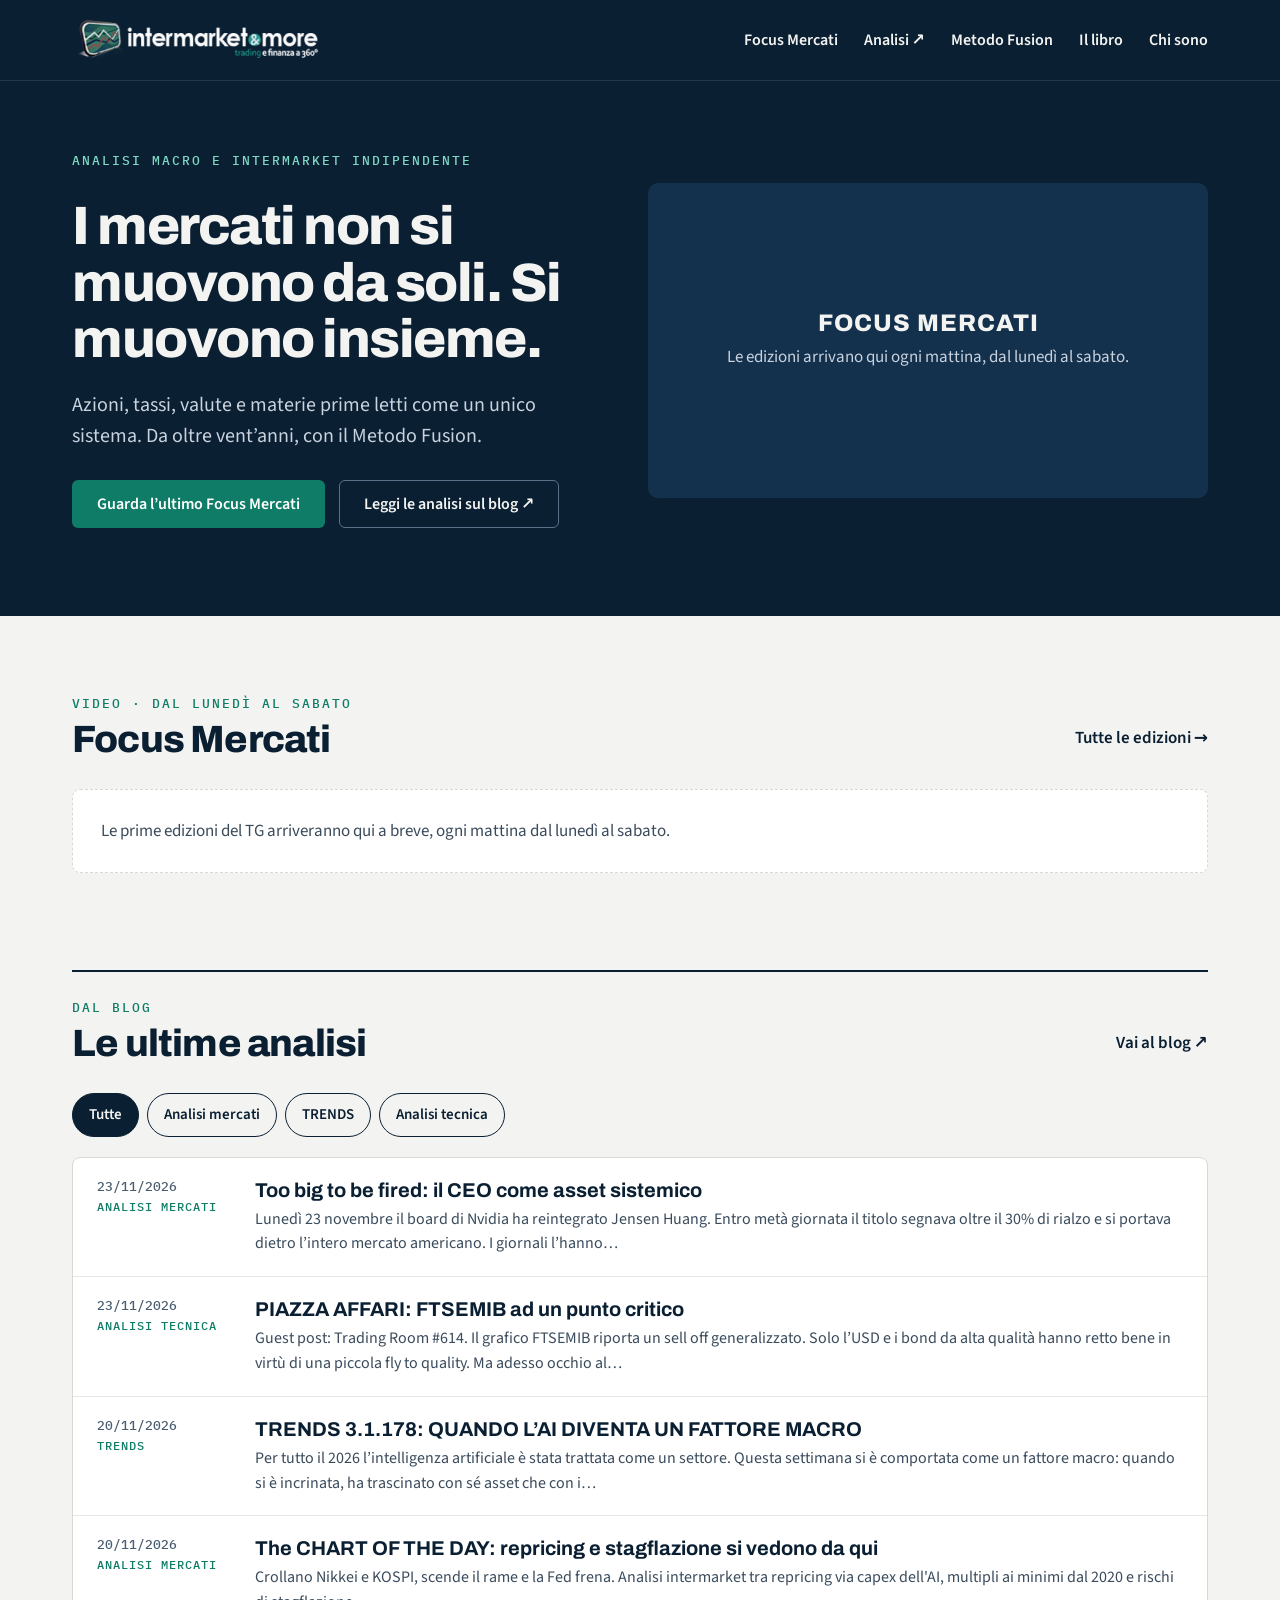
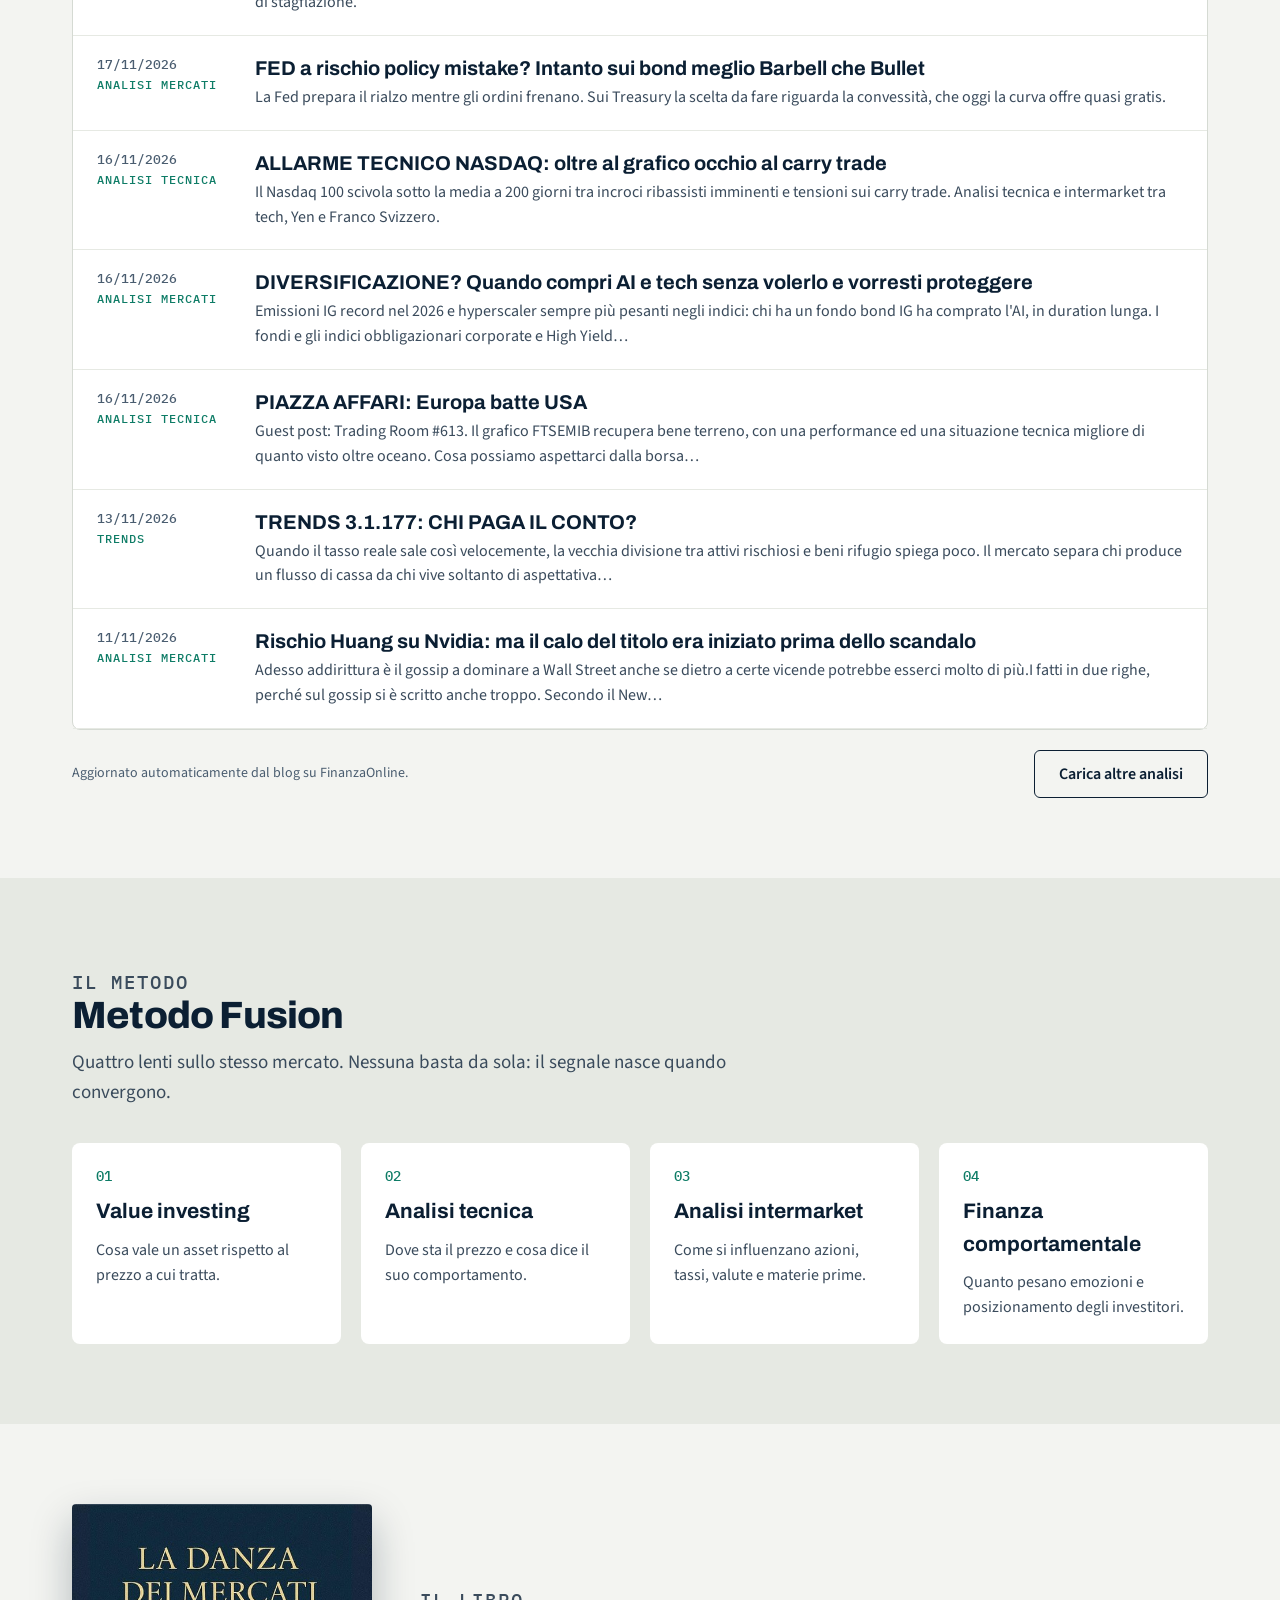
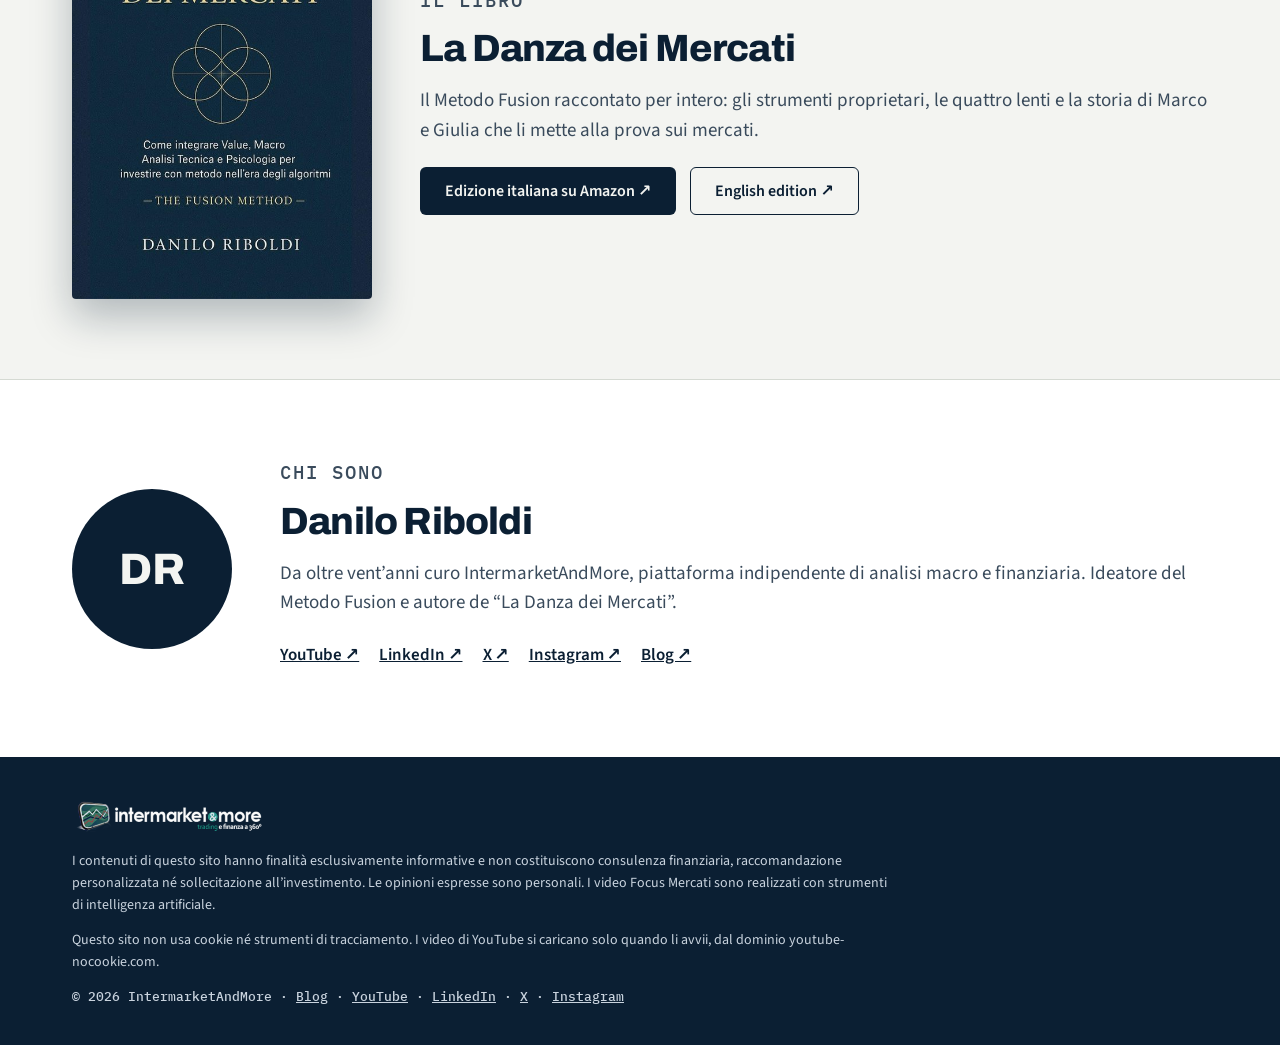
==== commit 5aeb351c: "Aggiornamento automatico del sito" ====
--- a/index.html
+++ b/index.html
@@ -42,7 +42,7 @@
 <div class="block-head top-rule"><div><p class="kicker">Dal blog</p><h2 id="blog-title">Le ultime analisi</h2></div>
 <a class="more" href="https://intermarketandmore.finanzaonline.com">Vai al blog ↗</a></div>
 <div class="filters" role="group" aria-label="Filtra per rubrica"><button class="pill" type="button" data-filter="all" aria-pressed="true">Tutte</button><button class="pill" type="button" data-filter="mercati" aria-pressed="false">Analisi mercati</button><button class="pill" type="button" data-filter="trends" aria-pressed="false">TRENDS</button><button class="pill" type="button" data-filter="tecnica" aria-pressed="false">Analisi tecnica</button></div>
-<div class="posts" id="posts"><a class="post" href="https://intermarketandmore.finanzaonline.com/piazza-affari-ftsemib-ad-un-punto-critico-101984.html" data-cat="tecnica"><div class="when"><time datetime="2026-11-23">23/11/2026</time><span>Analisi tecnica</span></div><div class="what"><b>PIAZZA AFFARI: FTSEMIB ad un punto critico</b><span>Guest post: Trading Room #614. Il grafico FTSEMIB riporta un sell off generalizzato. Solo l’USD e i bond da alta qualità hanno retto bene in virtù di una piccola fly to quality. Ma adesso occhio al…</span></div></a><a class="post" href="https://intermarketandmore.finanzaonline.com/trends-3-1-178-quando-lai-diventa-un-fattore-macro-101979.html" data-cat="trends"><div class="when"><time datetime="2026-11-20">20/11/2026</time><span>TRENDS</span></div><div class="what"><b>TRENDS 3.1.178: QUANDO L’AI DIVENTA UN FATTORE MACRO</b><span>Per tutto il 2026 l’intelligenza artificiale è stata trattata come un settore. Questa settimana si è comportata come un fattore macro: quando si è incrinata, ha trascinato con sé asset che con i…</span></div></a><a class="post" href="https://intermarketandmore.finanzaonline.com/the-chart-of-the-day-repricing-e-stagflazione-si-vedono-da-qui-101973.html" data-cat="mercati"><div class="when"><time datetime="2026-11-20">20/11/2026</time><span>Analisi mercati</span></div><div class="what"><b>The CHART OF THE DAY: repricing e stagflazione si vedono da qui</b><span>Crollano Nikkei e KOSPI, scende il rame e la Fed frena. Analisi intermarket tra repricing via capex dell&#x27;AI, multipli ai minimi dal 2020 e rischi di stagflazione.</span></div></a><a class="post" href="https://intermarketandmore.finanzaonline.com/fed-a-rischio-policy-mistake-intanto-sui-bond-meglio-barbell-che-bullet-101968.html" data-cat="mercati"><div class="when"><time datetime="2026-11-17">17/11/2026</time><span>Analisi mercati</span></div><div class="what"><b>FED a rischio policy mistake? Intanto sui bond meglio Barbell che Bullet</b><span>La Fed prepara il rialzo mentre gli ordini frenano. Sui Treasury la scelta da fare riguarda la convessità, che oggi la curva offre quasi gratis.</span></div></a><a class="post" href="https://intermarketandmore.finanzaonline.com/allarme-tecnico-nasdaq-oltre-al-grafico-occhio-al-carry-trade-101958.html" data-cat="tecnica"><div class="when"><time datetime="2026-11-16">16/11/2026</time><span>Analisi tecnica</span></div><div class="what"><b>ALLARME TECNICO NASDAQ: oltre al grafico occhio al carry trade</b><span>Il Nasdaq 100 scivola sotto la media a 200 giorni tra incroci ribassisti imminenti e tensioni sui carry trade. Analisi tecnica e intermarket tra tech, Yen e Franco Svizzero.</span></div></a><a class="post" href="https://intermarketandmore.finanzaonline.com/diversificazione-quando-compri-ai-e-tech-senza-volerlo-e-vorresti-proteggere-101950.html" data-cat="mercati"><div class="when"><time datetime="2026-11-16">16/11/2026</time><span>Analisi mercati</span></div><div class="what"><b>DIVERSIFICAZIONE? Quando compri AI e tech senza volerlo e vorresti proteggere</b><span>Emissioni IG record nel 2026 e hyperscaler sempre più pesanti negli indici: chi ha un fondo bond IG ha comprato l&#x27;AI, in duration lunga. I fondi e gli indici obbligazionari corporate e High Yield…</span></div></a><a class="post" href="https://intermarketandmore.finanzaonline.com/piazza-affari-europa-batte-usa-101947.html" data-cat="tecnica"><div class="when"><time datetime="2026-11-16">16/11/2026</time><span>Analisi tecnica</span></div><div class="what"><b>PIAZZA AFFARI: Europa batte USA</b><span>Guest post: Trading Room #613. Il grafico FTSEMIB recupera bene terreno, con una performance ed una situazione tecnica migliore di quanto visto oltre oceano. Cosa possiamo aspettarci dalla borsa…</span></div></a><a class="post" href="https://intermarketandmore.finanzaonline.com/trends-3-1-177-chi-paga-il-conto-101940.html" data-cat="trends"><div class="when"><time datetime="2026-11-13">13/11/2026</time><span>TRENDS</span></div><div class="what"><b>TRENDS 3.1.177: CHI PAGA IL CONTO?</b><span>Quando il tasso reale sale così velocemente, la vecchia divisione tra attivi rischiosi e beni rifugio spiega poco. Il mercato separa chi produce un flusso di cassa da chi vive soltanto di aspettativa…</span></div></a><a class="post" href="https://intermarketandmore.finanzaonline.com/rischio-huang-su-nvidia-ma-il-calo-del-titolo-era-iniziato-prima-dello-scandalo-101936.html" data-cat="mercati"><div class="when"><time datetime="2026-11-11">11/11/2026</time><span>Analisi mercati</span></div><div class="what"><b>Rischio Huang su Nvidia: ma il calo del titolo era iniziato prima dello scandalo</b><span>Adesso addirittura è il gossip a dominare a Wall Street anche se dietro a certe vicende potrebbe esserci molto di più.I fatti in due righe, perché sul gossip si è scritto anche troppo. Secondo il New…</span></div></a><a class="post" href="https://intermarketandmore.finanzaonline.com/piazza-affari-tensioni-blu-e-hi-tech-101933.html" data-cat="tecnica"><div class="when"><time datetime="2026-11-09">09/11/2026</time><span>Analisi tecnica</span></div><div class="what"><b>PIAZZA AFFARI: tensioni blu e Hi Tech</b><span>Guest post: Trading Room #612. Il grafico FTSEMIB vive come tutti i mercati azionari un momento di tensione, a seguito del sell off di giovedi che ha colpito sopratutto la tecnologia, anche se le…</span></div></a><a class="post" href="https://intermarketandmore.finanzaonline.com/trends-3-1-176-un-voto-piu-premi-al-rischio-da-rivedere-101928.html" data-cat="trends"><div class="when"><time datetime="2026-11-06">06/11/2026</time><span>TRENDS</span></div><div class="what"><b>TRENDS 3.1.176: un voto, più premi al rischio da rivedere</b><span>Lo stesso risultato elettorale ha compresso due premi al rischio nello stesso momento: quello geopolitico incorporato nel petrolio e quello che il mercato aveva assegnato alla corsa senza freni del…</span></div></a><a class="post" href="https://intermarketandmore.finanzaonline.com/in-borsa-si-paga-pegno-fine-del-tokenmaxxing-101920.html" data-cat="mercati"><div class="when"><time datetime="2026-11-06">06/11/2026</time><span>Analisi mercati</span></div><div class="what"><b>IN BORSA SI PAGA PEGNO: fine del Tokenmaxxing</b><span>L&#x27;era del tokenmaxxing è finita. Da Apple parte un segnale, il Tech fa i conti con il reale ROI dell&#x27;AI mentre i tassi obbligazionari non perdonano.</span></div></a><a class="post" href="https://intermarketandmore.finanzaonline.com/onda-blu-a-capitol-hill-che-succede-adesso-ai-mercati-101917.html" data-cat="mercati"><div class="when"><time datetime="2026-11-04">04/11/2026</time><span>Analisi mercati</span></div><div class="what"><b>Onda Blu a Capitol Hill: che succede adesso ai mercati?</b><span>Vittoria democratica a Capitol Hill: crolla il rischio sui Treasury, ma le borse frenano. Ecco gli impatti su tassi e settori azionari.</span></div></a><a class="post" href="https://intermarketandmore.finanzaonline.com/midterm-usa-2026-per-le-borse-e-sempre-un-successo-101910.html" data-cat="mercati"><div class="when"><time datetime="2026-11-03">03/11/2026</time><span>Analisi mercati</span></div><div class="what"><b>Midterm USA 2026: per le borse è SEMPRE un successo</b><span>Tempismo perfetto. Martedì 3 novembre gli americani votano, e il messaggio è servito: tranquilli, la storia è con noi e comunque vada sarà un successo! Quantomeno sulla carta… S&amp;P 500 dopo le…</span></div></a><a class="post" href="https://intermarketandmore.finanzaonline.com/midterm-usa-2026-ecco-come-stanno-in-realta-le-cose-101892.html" data-cat="mercati"><div class="when"><time datetime="2026-11-03">03/11/2026</time><span>Analisi mercati</span></div><div class="what"><b>Midterm USA 2026: ecco come stanno in REALTA’ le cose</b><span>C’è un copione logoro che le sale operative rispolverano puntualmente prima delle elezioni di metà mandato. Sembra quasi ad un calmante somministrato prima di coricarsi: non temete le urne, perché la…</span></div></a><a class="post" href="https://intermarketandmore.finanzaonline.com/piazza-affari-un-venerdi-nero-101907.html" data-cat="tecnica"><div class="when"><time datetime="2026-11-02">02/11/2026</time><span>Analisi tecnica</span></div><div class="what"><b>PIAZZA AFFARI: un venerdi nero</b><span>Guest post: Trading Room #611. Il grafico FTSEMIB vive come tutti i mercati azionari un momento di tensione, proprio in concomitanza del periodo che dovrebbe portarci il fatidico “Rally di Natale”…</span></div></a><a class="post" href="https://intermarketandmore.finanzaonline.com/la-settimana-in-cui-il-capex-ai-diventa-fatturato-101903.html" data-cat="mercati"><div class="when"><time datetime="2026-11-02">02/11/2026</time><span>Analisi mercati</span></div><div class="what"><b>La settimana in cui il capex AI diventa fatturato</b><span>Venerdì sera, ultima seduta di ottobre. Il Nasdaq chiude a -2,9%, la peggior giornata da inizio giugno. Intel perde il 28,6% in un colpo solo. L’S&amp;P 500 finisce a 7.580, sotto la media mobile a 100…</span></div></a><a class="post" href="https://intermarketandmore.finanzaonline.com/trends-3-1-175-quando-il-capex-si-fa-debito-101899.html" data-cat="trends"><div class="when"><time datetime="2026-10-30">30/10/2026</time><span>TRENDS</span></div><div class="what"><b>TRENDS 3.1.175: QUANDO IL CAPEX SI FA DEBITO</b><span>Per due anni il mercato ha chiesto all’intelligenza artificiale una cosa sola: quanto cresce. Questa settimana la domanda è cambiata. Chi la paga, con quale cassa, a quale tasso. Le risposte sono…</span></div></a><a class="post" href="https://intermarketandmore.finanzaonline.com/la-trappola-o-illusione-del-cassettista-101886.html" data-cat="mercati"><div class="when"><time datetime="2026-10-28">28/10/2026</time><span>Analisi mercati</span></div><div class="what"><b>LA TRAPPOLA (O ILLUSIONE) DEL CASSETTISTA</b><span>Un bond governativo che perde oltre il 50% dai massimi storici. Citofonare duration e maximum drawdown. Scopri i meccanismi occulti di duration e volatilità dietro il crollo dei BTP a 50 anni.</span></div></a><a class="post" href="https://intermarketandmore.finanzaonline.com/piazza-affari-ftsemib-sotto-la-media-mobile-200-101884.html" data-cat="tecnica"><div class="when"><time datetime="2026-10-26">26/10/2026</time><span>Analisi tecnica</span></div><div class="what"><b>PIAZZA AFFARI: FTSEMIB sotto la media mobile 200</b><span>Guest post: Trading Room #610. Il grafico FTSEMIB prende la strada ribassista e risulta evidente un’area supportiva importante con la MM 50 e su un supporto importante. Cosa possiamo aspettarci dalla…</span></div></a><a class="post" href="https://intermarketandmore.finanzaonline.com/trends-3-1-174-il-mondo-al-5-101879.html" data-cat="trends"><div class="when"><time datetime="2026-10-24">24/10/2026</time><span>TRENDS</span></div><div class="what"><b>TRENDS 3.1.174: IL MONDO AL 5%</b><span>Con il risk-free attorno al 5%, il mercato premia chi si autofinanzia e punisce chi ha bisogno di capitale esterno: Meta con il free cash flow negativo, i neocloud, la Francia, il BTP trascinato…</span></div></a><a class="post" href="https://intermarketandmore.finanzaonline.com/perche-wall-street-punisce-chi-investe-e-premia-chi-aspetta-101875.html" data-cat="mercati"><div class="when"><time datetime="2026-10-23">23/10/2026</time><span>Analisi mercati</span></div><div class="what"><b>Perche Wall Street punisce chi investe e premia chi aspetta</b><span>Tra ansia da Capex, trimestrali USA record punite e squeeze sui derivati: anatomia cinica di una correzione tech guidata dai market maker e dalla paura.</span></div></a><a class="post" href="https://intermarketandmore.finanzaonline.com/piazza-affari-la-situazione-si-complica-101872.html" data-cat="tecnica"><div class="when"><time datetime="2026-10-20">20/10/2026</time><span>Analisi tecnica</span></div><div class="what"><b>PIAZZA AFFARI: la situazione si complica</b><span>Guest post: Trading Room #609. Il grafico FTSEMIB resta impostato in fase correttiva in un momento che diventa topico con le trimestrali USA e le tensioni su tassi e debito delle società legate…</span></div></a><a class="post" href="https://intermarketandmore.finanzaonline.com/da-nvidia-a-coreweave-quando-il-capex-a-debito-fa-la-differenza-101868.html" data-cat="mercati"><div class="when"><time datetime="2026-10-19">19/10/2026</time><span>Analisi mercati</span></div><div class="what"><b>Da Nvidia a CoreWeave: quando il capex a debito fa la differenza</b><span>Il mercato si sveglia dall&#x27;illusione dell&#x27;AI a costo zero. Tra crolli dei neocloud, bond CoreWeave a rendimenti distressed e spread in allerta, ecco i veri rischi.</span></div></a><a class="post" href="https://intermarketandmore.finanzaonline.com/trends-3-1-173-la-parola-passa-al-rischio-di-credito-101861.html" data-cat="trends"><div class="when"><time datetime="2026-10-17">17/10/2026</time><span>TRENDS</span></div><div class="what"><b>TRENDS 3.1.173: LA PAROLA PASSA AL RISCHIO DI CREDITO</b><span>Il filo comune è uno solo. Il mercato sta prezzando un rischio di credito endogeno: nasce dall’incrocio tra un costo del capitale strutturalmente più alto e un ciclo di investimento finanziato sempre…</span></div></a><a class="post" href="https://intermarketandmore.finanzaonline.com/piazza-affari-grafico-ftsemib-in-debolezza-101857.html" data-cat="tecnica"><div class="when"><time datetime="2026-10-12">12/10/2026</time><span>Analisi tecnica</span></div><div class="what"><b>PIAZZA AFFARI: Grafico FTSEMIB in debolezza</b><span>Guest post: Trading Room #608. Il grafico FTSEMIB resta in una fase di debolezza, la rottura della media mobile 21 preoccupa (su scala weekly) ma positiva la tenuta della 200 giorni daily. Cosa…</span></div></a><a class="post" href="https://intermarketandmore.finanzaonline.com/il-paradosso-perche-tassi-e-debito-non-abbattono-la-borsa-101846.html" data-cat="mercati"><div class="when"><time datetime="2026-10-12">12/10/2026</time><span>Analisi mercati</span></div><div class="what"><b>IL PARADOSSO: PERCHE’ TASSI E DEBITO NON ABBATTONO LA BORSA</b><span>Le Big Tech si indebitano ignorando il costo del denaro. Un&#x27;analisi intermarket sul paradosso in cui una crescita iperbolica annienta la gravità dei tassi.</span></div></a><a class="post" href="https://intermarketandmore.finanzaonline.com/trends-3-1-172-i-tassi-non-sono-un-problema-101853.html" data-cat="trends"><div class="when"><time datetime="2026-10-09">09/10/2026</time><span>TRENDS</span></div><div class="what"><b>TRENDS 3.1.172: I TASSI NON SONO UN PROBLEMA!</b><span>Il mercato obbligazionario resta protagonista assieme alla resilienza del mercato azionario che continua a crescere, ma c’è un motivo molto difendibile a sostegno della tesi. Intanto però a breve si…</span></div></a><a class="post" href="https://intermarketandmore.finanzaonline.com/bce-alert-frenata-sul-trend-restrittivo-dei-tassi-di-interesse-101842.html" data-cat="mercati"><div class="when"><time datetime="2026-10-09">09/10/2026</time><span>Analisi mercati</span></div><div class="what"><b>BCE ALERT: FRENATA sul trend restrittivo dei TASSI di INTERESSE</b><span>L&#x27;inflazione headline torna a mordere al 3,8% mentre la core si ferma al 2,5%. La BCE è in trappola tra tassi alti, debito insostenibile e crescita asfittica.</span></div></a><a class="post" href="https://intermarketandmore.finanzaonline.com/bond-sotto-pressione-hedge-fund-in-action-101836.html" data-cat="mercati"><div class="when"><time datetime="2026-10-08">08/10/2026</time><span>Analisi mercati</span></div><div class="what"><b>BOND SOTTO PRESSIONE: HEDGE FUND IN ACTION!</b><span>Tanto tuono che piovve e alla fine è tornata quella cosa che sembrava accantonata. Sembrava perché la storia insegna, i cicli si ripetono e quindi era solo una questione di tempo. Ovviamente parlo…</span></div></a><a class="post" href="https://intermarketandmore.finanzaonline.com/la-grande-illusione-del-rally-101825.html" data-cat="mercati"><div class="when"><time datetime="2026-10-06">06/10/2026</time><span>Analisi mercati</span></div><div class="what"><b>LA GRANDE ILLUSIONE DEL RALLY</b><span>Aprite un qualsiasi terminale finanziario, guardate il grafico dell’S&amp;P 500 tradizionale e avrete la netta sensazione che il sistema economico stia vivendo una nuova epoca d’oro priva di ostacoli. Ma…</span></div></a><a class="post" href="https://intermarketandmore.finanzaonline.com/prezzo-del-petrolio-il-vero-costo-del-barile-101816.html" data-cat="mercati"><div class="when"><time datetime="2026-10-05">05/10/2026</time><span>Analisi mercati</span></div><div class="what"><b>PREZZO DEL PETROLIO: IL VERO COSTO DEL BARILE</b><span>Prezzo del petrolio: il Brent dice 102 dollari, il barile fisico oltre 120. I noli delle petroliere a 1 milione al giorno riscrivono il costo vero. E la curva backwardation dice tutto.</span></div></a><a class="post" href="https://intermarketandmore.finanzaonline.com/trends-3-1-171-il-prezzo-del-tempo-101812.html" data-cat="trends"><div class="when"><time datetime="2026-10-04">04/10/2026</time><span>TRENDS</span></div><div class="what"><b>TRENDS 3.1.171: IL PREZZO DEL TEMPO</b><span>Il mercato obbligazionario ha smesso di prezzare la prossima mossa delle banche centrali e ha cominciato a prezzare il costo della durata, cioè quanto costa prestare a lungo a Stati che finanziano…</span></div></a><a class="post" href="https://intermarketandmore.finanzaonline.com/ipo-anthropic-tutto-quello-che-bisogna-sapere-101807.html" data-cat="mercati"><div class="when"><time datetime="2026-09-30">30/09/2026</time><span>Analisi mercati</span></div><div class="what"><b>IPO Anthropic: tutto quello che bisogna sapere!</b><span>IPO Anthropic: 34 dei 42 miliardi di perdita non sono cassa. I 518 miliardi di impegni in compute invece sì. Ecco dove sta il rischio vero.</span></div></a><a class="post" href="https://intermarketandmore.finanzaonline.com/buyback-nvidia-da-record-proprio-quando-il-premio-al-rischio-e-sparito-101800.html" data-cat="mercati"><div class="when"><time datetime="2026-09-29">29/09/2026</time><span>Analisi mercati</span></div><div class="what"><b>Buyback Nvidia da record  proprio quando il premio al rischio è sparito</b><span>Nvidia lancia un buyback record mentre i Treasury rendono più degli utili azionari. Analisi del premio al rischio azzerato e del corto circuito AI.</span></div></a><a class="post" href="https://intermarketandmore.finanzaonline.com/piazza-affari-europa-che-arranca-101798.html" data-cat="tecnica"><div class="when"><time datetime="2026-09-28">28/09/2026</time><span>Analisi tecnica</span></div><div class="what"><b>PIAZZA AFFARI: Europa che arranca</b><span>Guest post: Trading Room #607. Il grafico FTSEMIB resta in una fase non proprio entusiasmante. Cosa possiamo aspettarci dalla borsa italiana per la prossima settimana? Tra i vari titoli occhio a…</span></div></a><a class="post" href="https://intermarketandmore.finanzaonline.com/trends-3-1-170-cambio-di-motore-101793.html" data-cat="trends"><div class="when"><time datetime="2026-09-26">26/09/2026</time><span>TRENDS</span></div><div class="what"><b>TRENDS 3.1.170: CAMBIO DI MOTORE</b><span>Non è più soltanto lo shock d’offerta della guerra con l’Iran. È la domanda. Un’economia americana che accelera, davanti a una banca centrale che uno shock d’offerta poteva ancora lasciarlo passare…</span></div></a><a class="post" href="https://intermarketandmore.finanzaonline.com/365-000-000-000-000-e-il-superciclo-head-101785.html" data-cat="mercati"><div class="when"><time datetime="2026-09-25">25/09/2026</time><span>Analisi mercati</span></div><div class="what"><b>365.000.000.000.000 e il superciclo HEAD</b><span>Il debito globale tocca 365mila miliardi e la spesa per interessi divora il futuro. L&#x27;inflazione è solo un anestetico: scopri i veri rischi per i mercati.</span></div></a><a class="post" href="https://intermarketandmore.finanzaonline.com/il-silenzio-dei-compratori-in-ultima-istanza-101780.html" data-cat="mercati"><div class="when"><time datetime="2026-09-25">25/09/2026</time><span>Analisi mercati</span></div><div class="what"><b>IL SILENZIO DEI COMPRATORI IN ULTIMA ISTANZA</b><span>La storica correlazione tra S&amp;P 500 e buyback si è spezzata. Tra tassi alti e spese per l&#x27;AI, le aziende smettono di ricomprare azioni: ecco perché il rally azionario corre un grave rischio.</span></div></a><a class="post" href="https://intermarketandmore.finanzaonline.com/the-big-trap-101772.html" data-cat="mercati"><div class="when"><time datetime="2026-09-23">23/09/2026</time><span>Analisi mercati</span></div><div class="what"><b>THE BIG TRAP</b><span>L&#x27;Intelligenza Artificiale promette miracoli ma il PIL USA stagna rispetto all&#x27;era Dotcom. Analisi intermarket tra bolla AI, dazi e deficit record.</span></div></a><a class="post" href="https://intermarketandmore.finanzaonline.com/piazza-affari-7-101761.html" data-cat="tecnica"><div class="when"><time datetime="2026-09-21">21/09/2026</time><span>Analisi tecnica</span></div><div class="what"><b>PIAZZA AFFARI: situazione più incerta di quanto sembri</b><span>Guest post: Trading Room #606. Il grafico FTSEMIB resta in trading range ma sottolinea il fatto che il momento è complesso. Cosa possiamo aspettarci dalla borsa italiana per la prossima settimana?…</span></div></a><a class="post" href="https://intermarketandmore.finanzaonline.com/trends-3-1-168-tassi-che-affondano-una-certa-fiducia-101755.html" data-cat="trends"><div class="when"><time datetime="2026-09-18">18/09/2026</time><span>TRENDS</span></div><div class="what"><b>TRENDS 3.1.169: TASSI CHE AFFONDANO UNA CERTA FIDUCIA</b><span>In otto giorni tre delle principali banche centrali del mondo hanno alzato i tassi. La BCE il 10 settembre, la Federal Reserve mercoledì, la Banca del Giappone venerdì. Una stretta sincronizzata che…</span></div></a><a class="post" href="https://intermarketandmore.finanzaonline.com/intermarket-i-tassi-salgono-e-che-faranno-le-borse-101750.html" data-cat="mercati"><div class="when"><time datetime="2026-09-18">18/09/2026</time><span>Analisi mercati</span></div><div class="what"><b>INTERMARKET: i tassi salgono e che faranno le borse?</b><span>Le azioni salgono con l&#x27;AI, ma il petrolio alle stelle e i Treasury al 5% lanciano un allarme. Scopri l&#x27;analisi intermarket e i veri rischi per il mercato azionario.</span></div></a><a class="post" href="https://intermarketandmore.finanzaonline.com/fomc-warsh-e-la-curva-che-non-perdona-101742.html" data-cat="mercati"><div class="when"><time datetime="2026-09-16">16/09/2026</time><span>Analisi mercati</span></div><div class="what"><b>FOMC, Warsh e la curva che non perdona</b><span>La Fed alza i tassi al 3,75-4% e Warsh nega condizioni restrittive. Cosa dicono dot plot, curva e petrolio su ottobre e dicembre.</span></div></a><a class="post" href="https://intermarketandmore.finanzaonline.com/piazza-affari-tensioni-in-action-101739.html" data-cat="tecnica"><div class="when"><time datetime="2026-09-14">14/09/2026</time><span>Analisi tecnica</span></div><div class="what"><b>PIAZZA AFFARI: tensioni in action</b><span>Guest post: Trading Room #605. Il grafico FTSEMIB ha recuperato bene ma il momento è complesso. Ricomincia l’analisi weekly. Cosa possiamo aspettarci dalla borsa italiana per la prossima settimana?…</span></div></a><a class="post" href="https://intermarketandmore.finanzaonline.com/trends-3-1-168-fine-della-copertura-101733.html" data-cat="trends"><div class="when"><time datetime="2026-09-11">11/09/2026</time><span>TRENDS</span></div><div class="what"><b>TRENDS 3.1.168: FINE DELLA COPERTURA</b><span>La settimana è stata dominata da uno shock energetico: il Brent ha guadagnato quasi il 9% superando i 100 $, spinto dall’escalation nel Golfo Persico e dal crollo dei transiti nello Stretto di…</span></div></a><a class="post" href="https://intermarketandmore.finanzaonline.com/cesi-e-ny-fed-recession-model-lillusione-del-miracolo-europeo-e-la-trappola-di-pechino-101728.html" data-cat="mercati"><div class="when"><time datetime="2026-09-10">10/09/2026</time><span>Analisi mercati</span></div><div class="what"><b>CESI e NY Fed Recession Model: L’Illusione del Miracolo Europeo e la Trappola di Pechino</b><span>Guardare il mercato oggi significa assistere alla solita, stancante recita di fine ciclo. Il consensus brancola nel buio, scambiando le rimbalzate d’orgoglio statistiche per riprese strutturali…</span></div></a><a class="post" href="https://intermarketandmore.finanzaonline.com/la-guerra-dei-tassi-trump-chiama-il-taglio-il-mercato-sconta-il-rialzo-101721.html" data-cat="mercati"><div class="when"><time datetime="2026-09-08">08/09/2026</time><span>Analisi mercati</span></div><div class="what"><b>LA GUERRA DEI TASSI: Trump chiama il taglio, il mercato sconta il rialzo</b><span>Quando si parla di tassi di interesse, bisogna sempre buttare un occhio molto attento ai dati sul mercato del lavoro USA: ed ecco che venerdì mattina, otto e mezza a New York, esce il numero che…</span></div></a><a class="post" href="https://intermarketandmore.finanzaonline.com/piazza-affari-restart-3-101718.html" data-cat="tecnica"><div class="when"><time datetime="2026-09-07">07/09/2026</time><span>Analisi tecnica</span></div><div class="what"><b>PIAZZA AFFARI: restart!</b><span>Guest post: Trading Room #604. Il grafico FTSEMIB ci ha regalato una settimana tranquilla. Ricomincia l’analisi weekly. Cosa possiamo aspettarci dalla borsa italiana per la prossima settimana? Tra i…</span></div></a><a class="post" href="https://intermarketandmore.finanzaonline.com/trends-3-1-167-repricing-globale-in-atto-101714.html" data-cat="trends"><div class="when"><time datetime="2026-09-05">05/09/2026</time><span>TRENDS</span></div><div class="what"><b>TRENDS 3.1.167: REPRICING GLOBALE IN ATTO</b><span>Il repricing globale non è un evento di svalutazione monetaria ma di stretta, e questo spiega quattro anomalie simultanee: petrolio +8% con l’oro fermo, payroll forti con le azioni in calo…</span></div></a><a class="post" href="https://intermarketandmore.finanzaonline.com/fed-e-inflazione-la-realta-di-jackson-hole-che-spaventa-i-mercati-101706.html" data-cat="mercati"><div class="when"><time datetime="2026-09-02">02/09/2026</time><span>Analisi mercati</span></div><div class="what"><b>FED e Inflazione: la Realtà di Jackson Hole che Spaventa i Mercati</b><span>Il consenso finanziario ama farsi raccontare le favole della buonanotte. Siamo onesti. Per settimane i gestori hanno cullato il sogno di un ammorbidimento monetario imminente, raccontandosi che la…</span></div></a><a class="post" href="https://intermarketandmore.finanzaonline.com/insider-trading-alla-casa-bianca-101700.html" data-cat="mercati"><div class="when"><time datetime="2026-08-31">31/08/2026</time><span>Analisi mercati</span></div><div class="what"><b>Insider Trading alla Casa Bianca!</b><span>Il problema non è quanto ha guadagnato Trump. Il problema è: che cosa sapeva quando ha comprato?</span></div></a><a class="post" href="https://intermarketandmore.finanzaonline.com/trends-3-1-166-la-cessione-storica-101691.html" data-cat="trends"><div class="when"><time datetime="2026-08-29">29/08/2026</time><span>TRENDS</span></div><div class="what"><b>TRENDS 3.1.166: LA CESSIONE STORICA</b><span>Warsh a Jackson Hole rinuncia alla forward guidance e alla funzione di reazione: la Fed si sfila dal ruolo di gestore della volatilità. Nove giorni prima il Tesoro aveva fatto l’opposto. Il put non è…</span></div></a><a class="post" href="https://intermarketandmore.finanzaonline.com/shock-da-jackson-hole-nuovi-rialzi-dei-tassi-in-arrivo-101687.html" data-cat="mercati"><div class="when"><time datetime="2026-08-28">28/08/2026</time><span>Analisi mercati</span></div><div class="what"><b>Shock da Jackson Hole: nuovi rialzi dei tassi in arrivo?</b><span>Il discorso pronunciato a Jackson Hole da Kevin Warsh ha il sapore di un bicchiere d’acqua gelata in piena notte. L’ex governatore ed esperto di dinamiche monetarie ha messo in chiaro le cose: la…</span></div></a><a class="post" href="https://intermarketandmore.finanzaonline.com/101678-101678.html" data-cat="mercati"><div class="when"><time datetime="2026-08-27">27/08/2026</time><span>Analisi mercati</span></div><div class="what"><b>Debito USA al 175% del PIL e Deficit stabilmente al 5%: ma non è che si finisce contro un MURO?</b><span>Il debito USA sfiora il 100% del PIL e Druckenmiller lancia l&#x27;allarme sul deficit. Scopri l&#x27;analisi intermarket sui tassi &quot;higher for longer&quot; e come proteggerti.</span></div></a><a class="post" href="https://intermarketandmore.finanzaonline.com/disinversione-cosa-ci-raccontano-i-tassi-di-interesse-101666.html" data-cat="mercati"><div class="when"><time datetime="2026-08-26">26/08/2026</time><span>Analisi mercati</span></div><div class="what"><b>DISINVERSIONE: cosa ci raccontano i tassi di interesse</b><span>Il mercato ha una memoria corta, ma la matematica dei rendimenti non perdona e ci racconta un’altra storia. Negli ultimi mesi, abbiamo assistito a uno dei fenomeni tecnici e macroeconomici più…</span></div></a><a class="post" href="https://intermarketandmore.finanzaonline.com/brent-alle-stelle-in-realta-non-e-cosi-101657.html" data-cat="mercati"><div class="when"><time datetime="2026-08-25">25/08/2026</time><span>Analisi mercati</span></div><div class="what"><b>BRENT ALLE STELLE? In realtà NON è così</b><span>Guardi il prezzo del Brent e pensi sia alto? Errore grave. Depurato dall&#x27;inflazione USA, il petrolio reale è ai livelli di cinquant&#x27;anni fa. Ecco la verità che la finanza mainstream non ti dice.</span></div></a><a class="post" href="https://intermarketandmore.finanzaonline.com/il-bazooka-che-spara-a-salve-101654.html" data-cat="mercati"><div class="when"><time datetime="2026-08-24">24/08/2026</time><span>Analisi mercati</span></div><div class="what"><b>IL BAZOOKA CHE SPARA A SALVE</b><span>Il buyback del Tesoro USA doveva calmare i rendimenti. È durato 48 ore. Ma oro e bitcoin corrono lo stesso: ecco cosa stanno prezzando davvero.</span></div></a><a class="post" href="https://intermarketandmore.finanzaonline.com/trends-3-1-165-qui-si-fa-la-storia-101649.html" data-cat="trends"><div class="when"><time datetime="2026-08-21">21/08/2026</time><span>TRENDS</span></div><div class="what"><b>TRENDS 3.1.165: QUI SI FA LA STORIA</b><span>Se i mercati vi sembrano tutto sommato stabili e tranquilli, allora significa che non avete la percezione di cosa sta capitando. Per esempio vi siete resi conto che il tratto lungo della curva tassi…</span></div></a><a class="post" href="https://intermarketandmore.finanzaonline.com/outlook-2026-cosa-dicono-davvero-i-segnali-dellanalisi-intermarket-101642.html" data-cat="mercati"><div class="when"><time datetime="2026-08-20">20/08/2026</time><span>Analisi mercati</span></div><div class="what"><b>Outlook 2026: Cosa dicono davvero i segnali dell’Analisi Intermarket</b><span>Gli analisti a Wall Street rialzi per le azioni nel 2026. Analisi Intermarket e finanza comportamentale per valutare i rischi reali di una value trap.</span></div></a><a class="post" href="https://intermarketandmore.finanzaonline.com/sp500-e-il-fantasma-del-2000-101632.html" data-cat="tecnica"><div class="when"><time datetime="2026-08-19">19/08/2026</time><span>Analisi tecnica</span></div><div class="what"><b>SP500 E IL FANTASMA DEL 2000</b><span>L&#x27;S&amp;P 500 ripercorrerà il crollo Dot-Com del 2000 fino a 3.960 punti? Smontiamo la banalità narrativa con l&#x27;analisi dei numeri e dei bilanci reali. Anche se il CAPE Ratio chiama una necessaria…</span></div></a><a class="post" href="https://intermarketandmore.finanzaonline.com/stress-test-equity-non-e-quello-che-pensi-101627.html" data-cat="mercati"><div class="when"><time datetime="2026-08-18">18/08/2026</time><span>Analisi mercati</span></div><div class="what"><b>STRESS TEST EQUITY. NON È QUELLO CHE PENSI</b><span>Il Treasury a 30 anni tocca il 5,3%, l&#x27;oro non risponde più alla paura, la Fed di Warsh gioca al buio: l&#x27;equity sta ignorando lo stress test vero.</span></div></a><a class="post" href="https://intermarketandmore.finanzaonline.com/il-60-40-non-e-rotto-e-tornato-normale-101619.html" data-cat="mercati"><div class="when"><time datetime="2026-08-12">12/08/2026</time><span>Analisi mercati</span></div><div class="what"><b>IL 60/40 NON È ROTTO. È TORNATO NORMALE</b><span>Il portafoglio 60/40 non protegge più: correlazione azioni bond positiva, debito USA verso il 175% del PIL e rischio AI dentro i bond.</span></div></a><a class="post" href="https://intermarketandmore.finanzaonline.com/ottantacinque-milioni-di-dollari-allora-il-conto-dellai-reale-101612.html" data-cat="mercati"><div class="when"><time datetime="2026-08-10">10/08/2026</time><span>Analisi mercati</span></div><div class="what"><b>Ottantacinque milioni di dollari all’ora: il conto dell’AI reale</b><span>Da qualche parte in Virginia un data center beve elettricità come un idrovoro beve acqua di fiume. Non lo vedi, non lo senti. Ma il contatore gira. Ottantacinque milioni di dollari all’ora, secondo i…</span></div></a><a class="post" href="https://intermarketandmore.finanzaonline.com/borse-ai-massimi-ma-rally-fragile-i-segnali-intermarket-che-anticipano-una-correzione-101606.html" data-cat="mercati"><div class="when"><time datetime="2026-08-06">06/08/2026</time><span>Analisi mercati</span></div><div class="what"><b>Borse ai massimi ma rally fragile? I segnali intermarket che anticipano una correzione</b><span>PIL nominale USA all&#x27;8%, S&amp;P 500 ai massimi, ma il mercato obbligazionario teme il surriscaldamento. I segnali intermarket da guardare prima della prossima correzione.</span></div></a><a class="post" href="https://intermarketandmore.finanzaonline.com/piazza-affari-il-mercato-regge-101604.html" data-cat="tecnica"><div class="when"><time datetime="2026-08-03">03/08/2026</time><span>Analisi tecnica</span></div><div class="what"><b>PIAZZA AFFARI: il mercato regge</b><span>Guest post: Trading Room #603. Il grafico FTSEMIB malgrado tutto regge anche se non risulta netta una direzionalità,Cosa possiamo aspettarci dalla borsa italiana per la prossima settimana? Tra i vari…</span></div></a><a class="post" href="https://intermarketandmore.finanzaonline.com/keep-calm-and-enjoy-your-holidays-3-101602.html" data-cat="mercati"><div class="when"><time datetime="2026-08-01">01/08/2026</time><span>Analisi mercati</span></div><div class="what"><b>KEEP CALM and enjoy your Holidays</b><span>PRENDIAMOCI UNA PAUSA. Fermiamoci un attimo. E ricarichiamo le batterie. L’autunno di certo sarà rovente. Buone vacanze a tutti.</span></div></a><a class="post" href="https://intermarketandmore.finanzaonline.com/fed-ferma-mercati-no-kevin-warsh-e-la-spaccatura-di-wall-street-101596.html" data-cat="mercati"><div class="when"><time datetime="2026-07-30">30/07/2026</time><span>Analisi mercati</span></div><div class="what"><b>Fed ferma, mercati no: Kevin Warsh e la spaccatura di Wall Street</b><span>FOMC in action. Fed ferma al 3,50-3,75% ma spaccata su tre voti. Rendimenti ai massimi, CDS Oracle da record: la leva sul capex AI comincia a far paura.</span></div></a><a class="post" href="https://intermarketandmore.finanzaonline.com/cds-big-tech-in-allargamento-quando-lintelligenza-artificiale-vive-a-debito-101590.html" data-cat="mercati"><div class="when"><time datetime="2026-07-30">30/07/2026</time><span>Analisi mercati</span></div><div class="what"><b>CDS Big Tech in allargamento: quando l’Intelligenza Artificiale vive a debito</b><span>Gli spread CDS sui nomi dell&#x27;IA si allargano. Tra Capex record sostenuto da debito e rendimenti sotto pressione, il mercato del credito scopre le prime crepe dell&#x27;Intelligenza Artificiale.</span></div></a><a class="post" href="https://intermarketandmore.finanzaonline.com/correlazione-magica-tassi-reali-e-forward-price-earning-analisi-e-scenari-101586.html" data-cat="mercati"><div class="when"><time datetime="2026-07-29">29/07/2026</time><span>Analisi mercati</span></div><div class="what"><b>CORRELAZIONE MAGICA: tassi reali e forward price earning. Analisi e scenari.</b><span>Tassi reali al top dal 2008, forward Price Earning sopra media: la correlazione regge solo grazie agli utili trimestrali record. Fino a quando?</span></div></a><a class="post" href="https://intermarketandmore.finanzaonline.com/warsh-tassi-reali-e-oro-la-fine-di-un-mito-101580.html" data-cat="mercati"><div class="when"><time datetime="2026-07-28">28/07/2026</time><span>Analisi mercati</span></div><div class="what"><b>Warsh, tassi reali e oro: la fine di un mito</b><span>Oro e massa monetaria globale hanno smesso di camminare insieme. Tassi reali, dollaro forte e la svolta hawkish di Warsh spiegano un decoupling che nasconde più di un semplice ribasso.</span></div></a><a class="post" href="https://intermarketandmore.finanzaonline.com/trends-3-1-164-il-prezzo-del-tempo-101576.html" data-cat="trends"><div class="when"><time datetime="2026-07-25">25/07/2026</time><span>TRENDS</span></div><div class="what"><b>TRENDS 3.1.164: IL PREZZO DEL TEMPO</b><span>Ci sono settimane in cui i mercati si muovono, e settimane in cui cambia l’unità di misura con cui li si guarda. Questa è stata la seconda cosa. Questa settimana sulla carta abbiamo avuto quattro…</span></div></a><a class="post" href="https://intermarketandmore.finanzaonline.com/brent-hormuz-e-trimestrali-tech-la-compiacenza-di-wall-street-101570.html" data-cat="mercati"><div class="when"><time datetime="2026-07-22">22/07/2026</time><span>Analisi mercati</span></div><div class="what"><b>Brent, Hormuz e trimestrali tech: la compiacenza di Wall Street</b><span>Petrolio ai massimi, Fed di Warsh sempre più falco, azionario in rally: tre segnali che raccontano storie opposte. Chi ha davvero ragione?</span></div></a><a class="post" href="https://intermarketandmore.finanzaonline.com/crollo-semiconduttori-e-kimi-k3-la-verita-sul-rischio-open-source-cinese-101566.html" data-cat="mercati"><div class="when"><time datetime="2026-07-20">20/07/2026</time><span>Analisi mercati</span></div><div class="what"><b>Crollo semiconduttori e Kimi K3: la verità sul rischio open source cinese</b><span>Il crollo dello S&amp;P 500 guidato dai chipmaker svela la fragilita della concentrazione degli indici. Kimi K3 e l&#x27;open-source cinese minacciano Wall Street: ecco la verita oltre la narrativa mainstream.</span></div></a><a class="post" href="https://intermarketandmore.finanzaonline.com/trends-3-1-163-il-fronte-sbagliato-dei-mercati-101561.html" data-cat="trends"><div class="when"><time datetime="2026-07-18">18/07/2026</time><span>TRENDS</span></div><div class="what"><b>TRENDS 3.1.163: IL FRONTE SBAGLIATO DEI MERCATI</b><span>Le tre anomalie al centro dell&#x27;episodio: l&#x27;oro che archivia la peggior settimana da sei nonostante l&#x27;escalation (regime dei tassi reali batte la paura), i Treasury inchiodati al 4,55% che non…</span></div></a><a class="post" href="https://intermarketandmore.finanzaonline.com/global-wealth-report-ricchezza-mediana-giu-e-governi-a-caccia-di-risparmi-101559.html" data-cat="mercati"><div class="when"><time datetime="2026-07-17">17/07/2026</time><span>Analisi mercati</span></div><div class="what"><b>Global Wealth Report: ricchezza mediana giù e governi a caccia di risparmi</b><span>La ricchezza globale cresce ma l’Eurozona affonda nella stagnazione. Smascheriamo l’illusione valutaria del Global Wealth Report 2026 e i veri rischi per il tuo patrimonio.</span></div></a><a class="post" href="https://intermarketandmore.finanzaonline.com/ai-e-capex-stellari-la-svolta-ibrida-101553.html" data-cat="mercati"><div class="when"><time datetime="2026-07-16">16/07/2026</time><span>Analisi mercati</span></div><div class="what"><b>AI e Capex stellari: la svolta ibrida</b><span>I mercati sono a un bivio fragile. Tra aspettative utili trimestrali folli e concentrazione record di titoli legati all&#x27;intelligenza artificiale.</span></div></a><a class="post" href="https://intermarketandmore.finanzaonline.com/matrice-di-correlazione-la-vera-diversificazione-allindice-azionario-101547.html" data-cat="mercati"><div class="when"><time datetime="2026-07-14">14/07/2026</time><span>Analisi mercati</span></div><div class="what"><b>MATRICE di CORRELAZIONE: la vera diversificazione all’indice azionario</b><span>L&#x27;S&amp;P 500 pesa il 39% in tecnologia. La matrice di correlazione svela perché il tuo indice diversificato oggi non lo è più.</span></div></a><a class="post" href="https://intermarketandmore.finanzaonline.com/la-trappola-dei-rendimenti-reali-al-29-bond-ed-equity-vanno-in-difficolta-101539.html" data-cat="mercati"><div class="when"><time datetime="2026-07-14">14/07/2026</time><span>Analisi mercati</span></div><div class="what"><b>La trappola dei rendimenti reali al 2,9% (bond ed equity vanno in difficoltà)</b><span>l tech crolla da Seul a New York, i tassi reali volano ai massimi dal 2008 e Hormuz brucia ancora. Chi pensava che la favola dell’intelligenza artificiale potesse correre all’infinito senza fare i…</span></div></a><a class="post" href="https://intermarketandmore.finanzaonline.com/trends-3-1-162-assuefazione-101536.html" data-cat="trends"><div class="when"><time datetime="2026-07-13">13/07/2026</time><span>TRENDS</span></div><div class="what"><b>TRENDS 3.1.162: ASSUEFAZIONE</b><span>Una settimana che ci consegna un mercato che ha imparato a convivere con la guerra. Gli Stati Uniti e l’Iran si sono colpiti per due giorni consecutivi, missili sulle basi americane nel Golfo, tanker…</span></div></a><a class="post" href="https://intermarketandmore.finanzaonline.com/alert-magnificent-7-e-rischio-sistemico-cina-e-payoff-da-monitorare-101528.html" data-cat="mercati"><div class="when"><time datetime="2026-07-09">09/07/2026</time><span>Analisi mercati</span></div><div class="what"><b>ALERT Magnificent 7 e rischio sistemico: CINA e payoff da monitorare!</b><span>Guardatelo bene quel grafico di Apollo. Quello in cui il consenso, con la solita commovente fiducia cieca, disegna un’impennata verticale del free cash flow per le Big Tech da qui al 2030. Ok, si…</span></div></a><a class="post" href="https://intermarketandmore.finanzaonline.com/hormuz-brucia-ma-i-mercati-reagiscono-in-modo-strano-101526.html" data-cat="mercati"><div class="when"><time datetime="2026-07-08">08/07/2026</time><span>Analisi mercati</span></div><div class="what"><b>Hormuz Brucia ma i mercati reagiscono in modo strano</b><span>Una petroliera qatariota che brucia al largo dell’Oman, di notte, centrata da un missile mentre usciva dallo Stretto. Il gas naturale liquefatto più pregiato del pianeta, con una rotta sola per…</span></div></a><a class="post" href="https://intermarketandmore.finanzaonline.com/crack-spread-perche-benzina-e-gasolio-non-seguono-il-crollo-del-petrolio-101522.html" data-cat="mercati"><div class="when"><time datetime="2026-07-02">02/07/2026</time><span>Analisi mercati</span></div><div class="what"><b>CRACK SPREAD: perché benzina e gasolio non seguono il crollo del petrolio</b><span>Il petrolio è crollato del 40% ma benzina e gasolio no. Accise, crack spread e geografia delle raffinerie: ecco chi decide il prezzo alla pompa.</span></div></a><a class="post" href="https://intermarketandmore.finanzaonline.com/capex-ai-e-mercati-la-verita-sta-venendo-a-galla-101516.html" data-cat="mercati"><div class="when"><time datetime="2026-06-29">29/06/2026</time><span>Analisi mercati</span></div><div class="what"><b>CAPEX, AI e mercati: LA VERITA’ sta venendo a galla</b><span>Il crollo del Free Cash Flow delle Big Tech rivela la dura realtà del boom AI nel 2026: spesi miliardi in CapEx mentre i produttori di chip intascano tutto.</span></div></a><a class="post" href="https://intermarketandmore.finanzaonline.com/piazza-affari-arriva-la-debolezza-e-ci-sta-101514.html" data-cat="tecnica"><div class="when"><time datetime="2026-06-29">29/06/2026</time><span>Analisi tecnica</span></div><div class="what"><b>PIAZZA AFFARI: arriva la debolezza (e ci sta)</b><span>Guest post: Trading Room #602. Il grafico FTSEMIB corregge ed è assolutamente naturale e giusto per smaltire gli eccessi delle ultime settimane. Cosa possiamo aspettarci dalla borsa italiana per la…</span></div></a><a class="post" href="https://intermarketandmore.finanzaonline.com/trends-3-1-161-il-grande-livellatore-101509.html" data-cat="trends"><div class="when"><time datetime="2026-06-26">26/06/2026</time><span>TRENDS</span></div><div class="what"><b>TRENDS 3.1.161: IL GRANDE LIVELLATORE</b><span>Una settimana una sola forza ha rimesso ordine in mercati che per mesi avevano viaggiato ciascuno con la propria narrazione. Quella forza non è un evento, è un prezzo: il prezzo del denaro. E quando…</span></div></a><a class="post" href="https://intermarketandmore.finanzaonline.com/correlazione-rotta-petrolio-giu-ma-i-tassi-salgono-101501.html" data-cat="mercati"><div class="when"><time datetime="2026-06-24">24/06/2026</time><span>Analisi mercati</span></div><div class="what"><b>CORRELAZIONE ROTTA? Petrolio giù ma i tassi salgono</b><span>Il petrolio crolla ma i tassi salgono: la correlazione si è rotta. Perché la Fed di Warsh teme ancora l&#x27;inflazione e cosa significa per i mercati</span></div></a><a class="post" href="https://intermarketandmore.finanzaonline.com/investire-a-lungo-termine-il-mito-della-linea-blu-101488.html" data-cat="mercati"><div class="when"><time datetime="2026-06-19">19/06/2026</time><span>Analisi mercati</span></div><div class="what"><b>Investire a lungo termine: il mito della “linea blu”</b><span>Il grafico sulle probabilità di perdita dell’S&amp;P 500 è vero ma truccato: nominale, americano e cieco sul prezzo. Cosa non vi dice davvero.</span></div></a><a class="post" href="https://intermarketandmore.finanzaonline.com/no-forward-guidance-no-party-101494.html" data-cat="mercati"><div class="when"><time datetime="2026-06-18">18/06/2026</time><span>Analisi mercati</span></div><div class="what"><b>NO FORWARD GUIDANCE, NO PARTY!</b><span>Kevin Warsh esordisce alla Fed cancellando la forward guidance: tassi fermi ma dot plot da falco. Ecco l&#x27;analisi intermarket della verità per proteggere il patrimonio.</span></div></a><a class="post" href="https://intermarketandmore.finanzaonline.com/mercati-azionari-e-risk-on-frog-azzera-i-pericoli-101483.html" data-cat="mercati"><div class="when"><time datetime="2026-06-18">18/06/2026</time><span>Analisi mercati</span></div><div class="what"><b>Mercati azionari e Risk On: FROG azzera i pericoli</b><span>L&#x27;indicatore FROG tocca lo zero assoluto: il mercato cancella il rischio e si tuffa in un&#x27;euforia cieca. Ecco l&#x27;analisi intermarket senza filtri per difendere il tuo patrimonio prima del risveglio.</span></div></a><a class="post" href="https://intermarketandmore.finanzaonline.com/hormuz-perche-i-mercati-stanno-comprando-unillusione-101476.html" data-cat="mercati"><div class="when"><time datetime="2026-06-17">17/06/2026</time><span>Analisi mercati</span></div><div class="what"><b>Hormuz: perché i mercati stanno comprando un’illusione</b><span>Il petrolio scivola in area 80 dollari e tutti festeggiano il “ritorno alla normalità”. Che idiozia di massa. Io non ci credo. Trump scrive post trionfali su Truth, ma a cantare vittoria stavolta è…</span></div></a><a class="post" href="https://intermarketandmore.finanzaonline.com/oro-non-un-bene-rifugio-ma-un-termometro-dei-tassi-reali-101469.html" data-cat="mercati"><div class="when"><time datetime="2026-06-16">16/06/2026</time><span>Analisi mercati</span></div><div class="what"><b>Oro: non un bene rifugio, ma un termometro dei tassi reali</b><span>Petrolio giù, oro su sulla pace: a muovere il metallo sono i tassi reali, non la guerra. Domani il primo FOMC di Warsh. Ecco cosa guardare davvero.</span></div></a><a class="post" href="https://intermarketandmore.finanzaonline.com/piazza-affari-che-sia-la-volta-buona-101460.html" data-cat="tecnica"><div class="when"><time datetime="2026-06-15">15/06/2026</time><span>Analisi tecnica</span></div><div class="what"><b>PIAZZA AFFARI: che sia la volta buona?</b><span>Guest post: Trading Room #601. Il grafico FTSEMIB torna a salire grazie anche alle notizie che ci riportano un possibile accordo tra USA e Iran. In questo video cerchiamo di capire come stanno le…</span></div></a><a class="post" href="https://intermarketandmore.finanzaonline.com/hormuz-riapre-il-petrolio-scende-e-la-fed-adesso-che-fa-101462.html" data-cat="mercati"><div class="when"><time datetime="2026-06-15">15/06/2026</time><span>Analisi mercati</span></div><div class="what"><b>Hormuz riapre, il petrolio scende: e la Fed adesso che fa?</b><span>Venerdì, a sentire i TG, si firma. E il barile lo sconta già.Il Brent che a marzo aveva sfondato quota 114, con i profeti catastrofisti a promettere i 200 dollari e il remake in technicolor degli…</span></div></a><a class="post" href="https://intermarketandmore.finanzaonline.com/trends-3-1-160-il-paradosso-della-pace-101455.html" data-cat="trends"><div class="when"><time datetime="2026-06-13">13/06/2026</time><span>TRENDS</span></div><div class="what"><b>TRENDS 3.1.160: IL PARADOSSO DELLA PACE</b><span>Una settimana dove il mercato ha capito una cosa scomoda: la pace da sola, non basta a riportare l’ordine. Soprattutto sui tassi e sulle rotazioni necessarie per fare spazio a SPCX. Detto questo, la…</span></div></a><a class="post" href="https://intermarketandmore.finanzaonline.com/spacex-ipo-da-record-le-verita-che-non-ti-vengono-dette-101447.html" data-cat="mercati"><div class="when"><time datetime="2026-06-12">12/06/2026</time><span>Analisi mercati</span></div><div class="what"><b>SpaceX IPO da record: le verità che non ti vengono dette</b><span>SpaceX IPO da record sul Nasdaq: dietro il bid trilionario non c&#x27;è il mercato ma i fondi indicizzati costretti a comprare. Cosa rischia chi ha un QQQ.</span></div></a><a class="post" href="https://intermarketandmore.finanzaonline.com/tassi-bce-il-fantasma-di-trichet-si-aggira-per-francoforte-101423.html" data-cat="mercati"><div class="when"><time datetime="2026-06-11">11/06/2026</time><span>Analisi mercati</span></div><div class="what"><b>TASSI BCE: Il fantasma di Trichet si aggira per Francoforte</b><span>La BCE alza oggi per la prima volta dal 2023, su uno shock petrolifero. Come Trichet nel 2008 e nel 2011, e sappiamo com&#x27;è finita. Il parallelo storico, la press conference e cosa fare sulla duration…</span></div></a><a class="post" href="https://intermarketandmore.finanzaonline.com/101416-101416.html" data-cat="mercati"><div class="when"><time datetime="2026-06-10">10/06/2026</time><span>Analisi mercati</span></div><div class="what"><b>Italia più sicura degli USA? I CDS che riscrivono la mappa del rischio sovrano</b><span>I CDS USA a 5 anni trattano sopra quelli italiani. Non è una crisi temporanea: è la nuova normalità. Apollo lo chiama BBB. Il mercato lo prezza già.</span></div></a><a class="post" href="https://intermarketandmore.finanzaonline.com/target-sp500-a-8-000-la-trappola-degli-utili-societari-ai-nel-report-goldman-sachs-101410.html" data-cat="mercati"><div class="when"><time datetime="2026-06-09">09/06/2026</time><span>Analisi mercati</span></div><div class="what"><b>Target SP500 a 8.000: la trappola degli utili societari AI nel report Goldman Sachs</b><span>Goldman Sachs alza il target S&amp;P 500 a 8.000 basandosi sulla crescita degli utili e non sui multipli. Ma la concentrazione del rischio sul comparto AI rende il castello fragile.</span></div></a><a class="post" href="https://intermarketandmore.finanzaonline.com/nozze-bpm-mps-e-fusione-intesa-bper-la-verita-dietro-i-rumor-di-mercato-101404.html" data-cat="mercati"><div class="when"><time datetime="2026-06-07">07/06/2026</time><span>Analisi mercati</span></div><div class="what"><b>Nozze BPM-MPS e proposta Intesa BPER: la verità dietro i rumor di mercato</b><span>Il risiko bancario italiano si accende con l&#x27;offerta Banco BPM-MPS. Ma quali sono le vere trappole dietro i proclami di efficienza? Un&#x27;analisi cinica e controcorrente oltre i dogmi della BCE.</span></div></a><a class="post" href="https://intermarketandmore.finanzaonline.com/trends-3-1-159-turning-point-101399.html" data-cat="trends"><div class="when"><time datetime="2026-06-06">06/06/2026</time><span>TRENDS</span></div><div class="what"><b>TRENDS 3.1.159: TURNING POINT</b><span>Una settimana ricca di eventi e di situazioni. Una parabola che ha portato lo SP500 ai nuovi massimi e poi il Nasdaq in una seduta a -4.18%. In realtà ci sono stati degli eventi che hanno cambiato i…</span></div></a><a class="post" href="https://intermarketandmore.finanzaonline.com/seller-exhaustion-il-riscatto-delloro-101396.html" data-cat="mercati"><div class="when"><time datetime="2026-06-04">04/06/2026</time><span>Analisi mercati</span></div><div class="what"><b>SELLER EXHAUSTION: il riscatto dell’ORO</b><span>Inutile tornare a parlare dei “soliti noti” e prendiamo un attimo in esame chi è stato protagonista per un bel po’ e ora sembra crollato nel dimenticatoio.Parlo dell’oro che ora sembra passato di…</span></div></a><a class="post" href="https://intermarketandmore.finanzaonline.com/il-terremoto-liquido-sta-per-stravolgere-wall-street-101390.html" data-cat="mercati"><div class="when"><time datetime="2026-06-03">03/06/2026</time><span>Analisi mercati</span></div><div class="what"><b>IL “TERREMOTO LIQUIDO” STA PER STRAVOLGERE WALL STREET</b><span>Le imminenti Mega-IPO di OpenAI e SpaceX costringeranno i grandi fondi ETF a un &quot;rebalancing&quot; miliardario forzato. Mentre i colossi storici rischiano il declassamento, si apre l&#x27;anomalia di mercato…</span></div></a><a class="post" href="https://intermarketandmore.finanzaonline.com/correlazione-e-volatilita-la-strana-calma-dei-mercati-che-deve-essere-spiegata-101381.html" data-cat="mercati"><div class="when"><time datetime="2026-05-26">26/05/2026</time><span>Analisi mercati</span></div><div class="what"><b>CORRELAZIONE e VOLATILITA’: la strana calma dei mercati (che deve essere spiegata)</b><span>Analisi intermarket 2026: tra tregua iraniana e boom AI. Perché la scarsità fisica comanda i mercati e perché il tempo per il taglio dei tassi è ormai scaduto. Guida ai rischi nascosti.</span></div></a><a class="post" href="https://intermarketandmore.finanzaonline.com/la-folle-dissociazione-101387.html" data-cat="mercati"><div class="when"><time datetime="2026-05-25">25/05/2026</time><span>Analisi mercati</span></div><div class="what"><b>LA FOLLE DISSOCIAZIONE</b><span>OTTO SETTIMANE CONSECUTIVE AL RIALZO. IL CONSUMER SENTIMENT AL MINIMO STORICO. I PREZZI DELLA BENZINA AI MASSIMI DA QUATTRO ANNI. E LA DOMANDA CHE NESSUNO FORMULA: QUANTO DURERÀ QUESTA…</span></div></a><a class="post" href="https://intermarketandmore.finanzaonline.com/piazza-affari-se-arriva-laccordo-101379.html" data-cat="tecnica"><div class="when"><time datetime="2026-05-25">25/05/2026</time><span>Analisi tecnica</span></div><div class="what"><b>PIAZZA AFFARI: se arriva l’accordo…</b><span>Guest post: Trading Room #600. Il grafico FTSEMIB torna a salire con una bella candela di forza. In questo video cerchiamo di capire come stanno le cose. Cosa possiamo aspettarci dalla borsa italiana…</span></div></a><a class="post" href="https://intermarketandmore.finanzaonline.com/trends-3-1-158-double-double-101373.html" data-cat="trends"><div class="when"><time datetime="2026-05-23">23/05/2026</time><span>TRENDS</span></div><div class="what"><b>TRENDS 3.1.158: DOUBLE DOUBLE</b><span>Resiliente all’inverosimile. Nei post di questa settimana avete avuto modo di leggere la cronistoria di giorni intensi e straordinari. E adesso ci troviamo con uno scenario importante da analizzare…</span></div></a><a class="post" href="https://intermarketandmore.finanzaonline.com/ipo-spacex-il-prezzo-dellazzardo-tra-multipli-folli-e-debiti-occulti-101365.html" data-cat="mercati"><div class="when"><time datetime="2026-05-22">22/05/2026</time><span>Analisi mercati</span></div><div class="what"><b>IPO SpaceX: il prezzo dell’azzardo tra multipli folli e debiti occulti</b><span>Il banchetto è pronto. E stavolta non ci sono tartine, ma una portata principale da 2.000 miliardi di dollari che rischia di strozzare l’intero listino.SpaceX atterra sul Nasdaq il 12 giugno e non è…</span></div></a><a class="post" href="https://intermarketandmore.finanzaonline.com/alert-fed-ecco-le-crude-verita-dei-verbali-fomc-101358.html" data-cat="mercati"><div class="when"><time datetime="2026-05-21">21/05/2026</time><span>Analisi mercati</span></div><div class="what"><b>ALERT FED: ECCO LE CRUDE VERITA’ DEI VERBALI FOMC</b><span>I verbali FOMC di aprile: asset sopravvalutati, private credit in deflusso per colpa dell&#x27;AI, vulnerabilità &#x27;notable&#x27;. Warsh eredita una Fed che non sa più dove guardare. L&#x27;analisi che Reuters ha…</span></div></a><a class="post" href="https://intermarketandmore.finanzaonline.com/one-big-trade-il-51-del-mercato-e-in-mano-a-20-titoli-101349.html" data-cat="mercati"><div class="when"><time datetime="2026-05-21">21/05/2026</time><span>Analisi mercati</span></div><div class="what"><b>One Big Trade: il 51% del mercato è in mano a 20 titoli</b><span>Siamo oltre il limite della fisica finanziaria. Non è un’iperbole, sono i numeri di JPMorgan a sbatterci in faccia la realtà: i primi 20 titoli dell’S&amp;P 500 pesano per il 50,8%. Mai successo in mezzo…</span></div></a><a class="post" href="https://intermarketandmore.finanzaonline.com/2026-vs-1970-la-verita-su-due-epoche-simili-ma-diverse-e-cosa-fare-oggi-101342.html" data-cat="mercati"><div class="when"><time datetime="2026-05-20">20/05/2026</time><span>Analisi mercati</span></div><div class="what"><b>2026 vs 1970: la verità su due epoche simili ma diverse (e cosa fare oggi)</b><span>2026 vs anni &#x27;70: i parallelismi sono reali, le differenze pure. Ma la fiscal dominance trap di Warsh è nuova e più difficile del dilemma di Volcker. L&#x27;analisi strutturale e tutto ciò che dovete…</span></div></a><a class="post" href="https://intermarketandmore.finanzaonline.com/usa-la-caduta-dellultima-tripla-a-e-del-risk-free-101334.html" data-cat="mercati"><div class="when"><time datetime="2026-05-19">19/05/2026</time><span>Analisi mercati</span></div><div class="what"><b>USA: la caduta dell’Ultima Tripla A (e del Risk Free)</b><span>Moody&#x27;s declassa gli USA a Aa1 e fa crollare un dogma. Debito fuori controllo e inflazione strutturale cambiano per sempre le regole del gioco. Scopri perché il reddito fisso non è più il tuo porto…</span></div></a><a class="post" href="https://intermarketandmore.finanzaonline.com/intelligenza-artificiale-e-cina-che-fine-fara-la-classe-media-101288.html" data-cat="mercati"><div class="when"><time datetime="2026-05-18">18/05/2026</time><span>Analisi mercati</span></div><div class="what"><b>INTELLIGENZA ARTIFICIALE e CINA: che fine farà la classe media?</b><span>L&#x27;IA è il nuovo Shock Cinese? Analisi cinica della narrativa di Apollo: tra produttività gonfiata e rischio stagflazione, ecco cosa rischia davvero l&#x27;investitore nel 2026.</span></div></a><a class="post" href="https://intermarketandmore.finanzaonline.com/piazza-affari-pit-stop-finalmente-101332.html" data-cat="tecnica"><div class="when"><time datetime="2026-05-18">18/05/2026</time><span>Analisi tecnica</span></div><div class="what"><b>PIAZZA AFFARI: pit stop! (Finalmente…)</b><span>Guest post: Trading Room #599. Il grafico FTSEMIB torna a 50.000 punti. E in questo contesto, avremo sicuramente una po’ di correzione anche per il “dividend day” di oggi. In questo video cerchiamo…</span></div></a><a class="post" href="https://intermarketandmore.finanzaonline.com/trends-3-1-157-tanto-tuono-che-piovve-101327.html" data-cat="trends"><div class="when"><time datetime="2026-05-15">15/05/2026</time><span>TRENDS</span></div><div class="what"><b>TRENDS 3.1.157: TANTO TUONO’ CHE PIOVVE</b><span>I segnali già li abbiam subodorati settimana scorsa ma in questa settimana abbiamo delle belle conferme. E non si tratta di movimenti singoli o casuali ma perfettamente coordinati e correlati in…</span></div></a><a class="post" href="https://intermarketandmore.finanzaonline.com/bubble-watch-2026-semiconduttori-tra-capex-folle-e-tassi-ai-massimi-101322.html" data-cat="mercati"><div class="when"><time datetime="2026-05-15">15/05/2026</time><span>Analisi mercati</span></div><div class="what"><b>Bubble watch 2026: semiconduttori tra Capex folle e tassi ai massimi</b><span>Il SOX vola del 71% mentre il Treasury tocca il 4,46%. Analisi cinica di un mercato che ignora i tassi d&#x27;interesse per inseguire la narrativa AI. Chi sopravviverà alla soglia del 4,5%?</span></div></a><a class="post" href="https://intermarketandmore.finanzaonline.com/warsh-alla-fed-come-tagliare-i-tassi-con-inflazione-al-6-101317.html" data-cat="mercati"><div class="when"><time datetime="2026-05-15">15/05/2026</time><span>Analisi mercati</span></div><div class="what"><b>Warsh alla Fed: come tagliare i tassi con inflazione al 6%</b><span>Warsh approvato al Senato ma il PPI al 6% gela le promesse di Trump. Analisi cinica sul nuovo corso Fed tra trucchi statistici e mercati obbligazionari in rivolta.</span></div></a><a class="post" href="https://intermarketandmore.finanzaonline.com/i-cannibali-della-cassa-101307.html" data-cat="mercati"><div class="when"><time datetime="2026-05-13">13/05/2026</time><span>Analisi mercati</span></div><div class="what"><b>I CANNIBALI DELLA CASSA</b><span>Mentre gli utili brillano, il Free Cash Flow delle Big Tech crolla. Analisi tecnica del paradosso AI tra Capex folli, rischio obsolescenza e inquietanti analogie con la bolla dot-com del 2000.</span></div></a><a class="post" href="https://intermarketandmore.finanzaonline.com/il-bull-market-che-nessuno-festeggia-101302.html" data-cat="mercati"><div class="when"><time datetime="2026-05-11">11/05/2026</time><span>Analisi mercati</span></div><div class="what"><b>Il Bull Market che nessuno festeggia</b><span>Il paradosso del successo silenzioso Mentre i titoli dei giornali rincorrono timori di recessione e venti di guerra, il mercato azionario ha continuato la sua salita silenziosa e implacabile. Tra la…</span></div></a></div>
+<div class="posts" id="posts"><a class="post" href="https://intermarketandmore.finanzaonline.com/too-big-to-fire-il-ceo-come-asset-sistemico-101986.html" data-cat="mercati"><div class="when"><time datetime="2026-11-23">23/11/2026</time><span>Analisi mercati</span></div><div class="what"><b>Too big to be fired: il CEO come asset sistemico</b><span>Lunedì 23 novembre il board di Nvidia ha reintegrato Jensen Huang. Entro metà giornata il titolo segnava oltre il 30% di rialzo e si portava dietro l’intero mercato americano. I giornali l’hanno…</span></div></a><a class="post" href="https://intermarketandmore.finanzaonline.com/piazza-affari-ftsemib-ad-un-punto-critico-101984.html" data-cat="tecnica"><div class="when"><time datetime="2026-11-23">23/11/2026</time><span>Analisi tecnica</span></div><div class="what"><b>PIAZZA AFFARI: FTSEMIB ad un punto critico</b><span>Guest post: Trading Room #614. Il grafico FTSEMIB riporta un sell off generalizzato. Solo l’USD e i bond da alta qualità hanno retto bene in virtù di una piccola fly to quality. Ma adesso occhio al…</span></div></a><a class="post" href="https://intermarketandmore.finanzaonline.com/trends-3-1-178-quando-lai-diventa-un-fattore-macro-101979.html" data-cat="trends"><div class="when"><time datetime="2026-11-20">20/11/2026</time><span>TRENDS</span></div><div class="what"><b>TRENDS 3.1.178: QUANDO L’AI DIVENTA UN FATTORE MACRO</b><span>Per tutto il 2026 l’intelligenza artificiale è stata trattata come un settore. Questa settimana si è comportata come un fattore macro: quando si è incrinata, ha trascinato con sé asset che con i…</span></div></a><a class="post" href="https://intermarketandmore.finanzaonline.com/the-chart-of-the-day-repricing-e-stagflazione-si-vedono-da-qui-101973.html" data-cat="mercati"><div class="when"><time datetime="2026-11-20">20/11/2026</time><span>Analisi mercati</span></div><div class="what"><b>The CHART OF THE DAY: repricing e stagflazione si vedono da qui</b><span>Crollano Nikkei e KOSPI, scende il rame e la Fed frena. Analisi intermarket tra repricing via capex dell&#x27;AI, multipli ai minimi dal 2020 e rischi di stagflazione.</span></div></a><a class="post" href="https://intermarketandmore.finanzaonline.com/fed-a-rischio-policy-mistake-intanto-sui-bond-meglio-barbell-che-bullet-101968.html" data-cat="mercati"><div class="when"><time datetime="2026-11-17">17/11/2026</time><span>Analisi mercati</span></div><div class="what"><b>FED a rischio policy mistake? Intanto sui bond meglio Barbell che Bullet</b><span>La Fed prepara il rialzo mentre gli ordini frenano. Sui Treasury la scelta da fare riguarda la convessità, che oggi la curva offre quasi gratis.</span></div></a><a class="post" href="https://intermarketandmore.finanzaonline.com/allarme-tecnico-nasdaq-oltre-al-grafico-occhio-al-carry-trade-101958.html" data-cat="tecnica"><div class="when"><time datetime="2026-11-16">16/11/2026</time><span>Analisi tecnica</span></div><div class="what"><b>ALLARME TECNICO NASDAQ: oltre al grafico occhio al carry trade</b><span>Il Nasdaq 100 scivola sotto la media a 200 giorni tra incroci ribassisti imminenti e tensioni sui carry trade. Analisi tecnica e intermarket tra tech, Yen e Franco Svizzero.</span></div></a><a class="post" href="https://intermarketandmore.finanzaonline.com/diversificazione-quando-compri-ai-e-tech-senza-volerlo-e-vorresti-proteggere-101950.html" data-cat="mercati"><div class="when"><time datetime="2026-11-16">16/11/2026</time><span>Analisi mercati</span></div><div class="what"><b>DIVERSIFICAZIONE? Quando compri AI e tech senza volerlo e vorresti proteggere</b><span>Emissioni IG record nel 2026 e hyperscaler sempre più pesanti negli indici: chi ha un fondo bond IG ha comprato l&#x27;AI, in duration lunga. I fondi e gli indici obbligazionari corporate e High Yield…</span></div></a><a class="post" href="https://intermarketandmore.finanzaonline.com/piazza-affari-europa-batte-usa-101947.html" data-cat="tecnica"><div class="when"><time datetime="2026-11-16">16/11/2026</time><span>Analisi tecnica</span></div><div class="what"><b>PIAZZA AFFARI: Europa batte USA</b><span>Guest post: Trading Room #613. Il grafico FTSEMIB recupera bene terreno, con una performance ed una situazione tecnica migliore di quanto visto oltre oceano. Cosa possiamo aspettarci dalla borsa…</span></div></a><a class="post" href="https://intermarketandmore.finanzaonline.com/trends-3-1-177-chi-paga-il-conto-101940.html" data-cat="trends"><div class="when"><time datetime="2026-11-13">13/11/2026</time><span>TRENDS</span></div><div class="what"><b>TRENDS 3.1.177: CHI PAGA IL CONTO?</b><span>Quando il tasso reale sale così velocemente, la vecchia divisione tra attivi rischiosi e beni rifugio spiega poco. Il mercato separa chi produce un flusso di cassa da chi vive soltanto di aspettativa…</span></div></a><a class="post" href="https://intermarketandmore.finanzaonline.com/rischio-huang-su-nvidia-ma-il-calo-del-titolo-era-iniziato-prima-dello-scandalo-101936.html" data-cat="mercati"><div class="when"><time datetime="2026-11-11">11/11/2026</time><span>Analisi mercati</span></div><div class="what"><b>Rischio Huang su Nvidia: ma il calo del titolo era iniziato prima dello scandalo</b><span>Adesso addirittura è il gossip a dominare a Wall Street anche se dietro a certe vicende potrebbe esserci molto di più.I fatti in due righe, perché sul gossip si è scritto anche troppo. Secondo il New…</span></div></a><a class="post" href="https://intermarketandmore.finanzaonline.com/piazza-affari-tensioni-blu-e-hi-tech-101933.html" data-cat="tecnica"><div class="when"><time datetime="2026-11-09">09/11/2026</time><span>Analisi tecnica</span></div><div class="what"><b>PIAZZA AFFARI: tensioni blu e Hi Tech</b><span>Guest post: Trading Room #612. Il grafico FTSEMIB vive come tutti i mercati azionari un momento di tensione, a seguito del sell off di giovedi che ha colpito sopratutto la tecnologia, anche se le…</span></div></a><a class="post" href="https://intermarketandmore.finanzaonline.com/trends-3-1-176-un-voto-piu-premi-al-rischio-da-rivedere-101928.html" data-cat="trends"><div class="when"><time datetime="2026-11-06">06/11/2026</time><span>TRENDS</span></div><div class="what"><b>TRENDS 3.1.176: un voto, più premi al rischio da rivedere</b><span>Lo stesso risultato elettorale ha compresso due premi al rischio nello stesso momento: quello geopolitico incorporato nel petrolio e quello che il mercato aveva assegnato alla corsa senza freni del…</span></div></a><a class="post" href="https://intermarketandmore.finanzaonline.com/in-borsa-si-paga-pegno-fine-del-tokenmaxxing-101920.html" data-cat="mercati"><div class="when"><time datetime="2026-11-06">06/11/2026</time><span>Analisi mercati</span></div><div class="what"><b>IN BORSA SI PAGA PEGNO: fine del Tokenmaxxing</b><span>L&#x27;era del tokenmaxxing è finita. Da Apple parte un segnale, il Tech fa i conti con il reale ROI dell&#x27;AI mentre i tassi obbligazionari non perdonano.</span></div></a><a class="post" href="https://intermarketandmore.finanzaonline.com/onda-blu-a-capitol-hill-che-succede-adesso-ai-mercati-101917.html" data-cat="mercati"><div class="when"><time datetime="2026-11-04">04/11/2026</time><span>Analisi mercati</span></div><div class="what"><b>Onda Blu a Capitol Hill: che succede adesso ai mercati?</b><span>Vittoria democratica a Capitol Hill: crolla il rischio sui Treasury, ma le borse frenano. Ecco gli impatti su tassi e settori azionari.</span></div></a><a class="post" href="https://intermarketandmore.finanzaonline.com/midterm-usa-2026-per-le-borse-e-sempre-un-successo-101910.html" data-cat="mercati"><div class="when"><time datetime="2026-11-03">03/11/2026</time><span>Analisi mercati</span></div><div class="what"><b>Midterm USA 2026: per le borse è SEMPRE un successo</b><span>Tempismo perfetto. Martedì 3 novembre gli americani votano, e il messaggio è servito: tranquilli, la storia è con noi e comunque vada sarà un successo! Quantomeno sulla carta… S&amp;P 500 dopo le…</span></div></a><a class="post" href="https://intermarketandmore.finanzaonline.com/midterm-usa-2026-ecco-come-stanno-in-realta-le-cose-101892.html" data-cat="mercati"><div class="when"><time datetime="2026-11-03">03/11/2026</time><span>Analisi mercati</span></div><div class="what"><b>Midterm USA 2026: ecco come stanno in REALTA’ le cose</b><span>C’è un copione logoro che le sale operative rispolverano puntualmente prima delle elezioni di metà mandato. Sembra quasi ad un calmante somministrato prima di coricarsi: non temete le urne, perché la…</span></div></a><a class="post" href="https://intermarketandmore.finanzaonline.com/piazza-affari-un-venerdi-nero-101907.html" data-cat="tecnica"><div class="when"><time datetime="2026-11-02">02/11/2026</time><span>Analisi tecnica</span></div><div class="what"><b>PIAZZA AFFARI: un venerdi nero</b><span>Guest post: Trading Room #611. Il grafico FTSEMIB vive come tutti i mercati azionari un momento di tensione, proprio in concomitanza del periodo che dovrebbe portarci il fatidico “Rally di Natale”…</span></div></a><a class="post" href="https://intermarketandmore.finanzaonline.com/la-settimana-in-cui-il-capex-ai-diventa-fatturato-101903.html" data-cat="mercati"><div class="when"><time datetime="2026-11-02">02/11/2026</time><span>Analisi mercati</span></div><div class="what"><b>La settimana in cui il capex AI diventa fatturato</b><span>Venerdì sera, ultima seduta di ottobre. Il Nasdaq chiude a -2,9%, la peggior giornata da inizio giugno. Intel perde il 28,6% in un colpo solo. L’S&amp;P 500 finisce a 7.580, sotto la media mobile a 100…</span></div></a><a class="post" href="https://intermarketandmore.finanzaonline.com/trends-3-1-175-quando-il-capex-si-fa-debito-101899.html" data-cat="trends"><div class="when"><time datetime="2026-10-30">30/10/2026</time><span>TRENDS</span></div><div class="what"><b>TRENDS 3.1.175: QUANDO IL CAPEX SI FA DEBITO</b><span>Per due anni il mercato ha chiesto all’intelligenza artificiale una cosa sola: quanto cresce. Questa settimana la domanda è cambiata. Chi la paga, con quale cassa, a quale tasso. Le risposte sono…</span></div></a><a class="post" href="https://intermarketandmore.finanzaonline.com/la-trappola-o-illusione-del-cassettista-101886.html" data-cat="mercati"><div class="when"><time datetime="2026-10-28">28/10/2026</time><span>Analisi mercati</span></div><div class="what"><b>LA TRAPPOLA (O ILLUSIONE) DEL CASSETTISTA</b><span>Un bond governativo che perde oltre il 50% dai massimi storici. Citofonare duration e maximum drawdown. Scopri i meccanismi occulti di duration e volatilità dietro il crollo dei BTP a 50 anni.</span></div></a><a class="post" href="https://intermarketandmore.finanzaonline.com/piazza-affari-ftsemib-sotto-la-media-mobile-200-101884.html" data-cat="tecnica"><div class="when"><time datetime="2026-10-26">26/10/2026</time><span>Analisi tecnica</span></div><div class="what"><b>PIAZZA AFFARI: FTSEMIB sotto la media mobile 200</b><span>Guest post: Trading Room #610. Il grafico FTSEMIB prende la strada ribassista e risulta evidente un’area supportiva importante con la MM 50 e su un supporto importante. Cosa possiamo aspettarci dalla…</span></div></a><a class="post" href="https://intermarketandmore.finanzaonline.com/trends-3-1-174-il-mondo-al-5-101879.html" data-cat="trends"><div class="when"><time datetime="2026-10-24">24/10/2026</time><span>TRENDS</span></div><div class="what"><b>TRENDS 3.1.174: IL MONDO AL 5%</b><span>Con il risk-free attorno al 5%, il mercato premia chi si autofinanzia e punisce chi ha bisogno di capitale esterno: Meta con il free cash flow negativo, i neocloud, la Francia, il BTP trascinato…</span></div></a><a class="post" href="https://intermarketandmore.finanzaonline.com/perche-wall-street-punisce-chi-investe-e-premia-chi-aspetta-101875.html" data-cat="mercati"><div class="when"><time datetime="2026-10-23">23/10/2026</time><span>Analisi mercati</span></div><div class="what"><b>Perche Wall Street punisce chi investe e premia chi aspetta</b><span>Tra ansia da Capex, trimestrali USA record punite e squeeze sui derivati: anatomia cinica di una correzione tech guidata dai market maker e dalla paura.</span></div></a><a class="post" href="https://intermarketandmore.finanzaonline.com/piazza-affari-la-situazione-si-complica-101872.html" data-cat="tecnica"><div class="when"><time datetime="2026-10-20">20/10/2026</time><span>Analisi tecnica</span></div><div class="what"><b>PIAZZA AFFARI: la situazione si complica</b><span>Guest post: Trading Room #609. Il grafico FTSEMIB resta impostato in fase correttiva in un momento che diventa topico con le trimestrali USA e le tensioni su tassi e debito delle società legate…</span></div></a><a class="post" href="https://intermarketandmore.finanzaonline.com/da-nvidia-a-coreweave-quando-il-capex-a-debito-fa-la-differenza-101868.html" data-cat="mercati"><div class="when"><time datetime="2026-10-19">19/10/2026</time><span>Analisi mercati</span></div><div class="what"><b>Da Nvidia a CoreWeave: quando il capex a debito fa la differenza</b><span>Il mercato si sveglia dall&#x27;illusione dell&#x27;AI a costo zero. Tra crolli dei neocloud, bond CoreWeave a rendimenti distressed e spread in allerta, ecco i veri rischi.</span></div></a><a class="post" href="https://intermarketandmore.finanzaonline.com/trends-3-1-173-la-parola-passa-al-rischio-di-credito-101861.html" data-cat="trends"><div class="when"><time datetime="2026-10-17">17/10/2026</time><span>TRENDS</span></div><div class="what"><b>TRENDS 3.1.173: LA PAROLA PASSA AL RISCHIO DI CREDITO</b><span>Il filo comune è uno solo. Il mercato sta prezzando un rischio di credito endogeno: nasce dall’incrocio tra un costo del capitale strutturalmente più alto e un ciclo di investimento finanziato sempre…</span></div></a><a class="post" href="https://intermarketandmore.finanzaonline.com/piazza-affari-grafico-ftsemib-in-debolezza-101857.html" data-cat="tecnica"><div class="when"><time datetime="2026-10-12">12/10/2026</time><span>Analisi tecnica</span></div><div class="what"><b>PIAZZA AFFARI: Grafico FTSEMIB in debolezza</b><span>Guest post: Trading Room #608. Il grafico FTSEMIB resta in una fase di debolezza, la rottura della media mobile 21 preoccupa (su scala weekly) ma positiva la tenuta della 200 giorni daily. Cosa…</span></div></a><a class="post" href="https://intermarketandmore.finanzaonline.com/il-paradosso-perche-tassi-e-debito-non-abbattono-la-borsa-101846.html" data-cat="mercati"><div class="when"><time datetime="2026-10-12">12/10/2026</time><span>Analisi mercati</span></div><div class="what"><b>IL PARADOSSO: PERCHE’ TASSI E DEBITO NON ABBATTONO LA BORSA</b><span>Le Big Tech si indebitano ignorando il costo del denaro. Un&#x27;analisi intermarket sul paradosso in cui una crescita iperbolica annienta la gravità dei tassi.</span></div></a><a class="post" href="https://intermarketandmore.finanzaonline.com/trends-3-1-172-i-tassi-non-sono-un-problema-101853.html" data-cat="trends"><div class="when"><time datetime="2026-10-09">09/10/2026</time><span>TRENDS</span></div><div class="what"><b>TRENDS 3.1.172: I TASSI NON SONO UN PROBLEMA!</b><span>Il mercato obbligazionario resta protagonista assieme alla resilienza del mercato azionario che continua a crescere, ma c’è un motivo molto difendibile a sostegno della tesi. Intanto però a breve si…</span></div></a><a class="post" href="https://intermarketandmore.finanzaonline.com/bce-alert-frenata-sul-trend-restrittivo-dei-tassi-di-interesse-101842.html" data-cat="mercati"><div class="when"><time datetime="2026-10-09">09/10/2026</time><span>Analisi mercati</span></div><div class="what"><b>BCE ALERT: FRENATA sul trend restrittivo dei TASSI di INTERESSE</b><span>L&#x27;inflazione headline torna a mordere al 3,8% mentre la core si ferma al 2,5%. La BCE è in trappola tra tassi alti, debito insostenibile e crescita asfittica.</span></div></a><a class="post" href="https://intermarketandmore.finanzaonline.com/bond-sotto-pressione-hedge-fund-in-action-101836.html" data-cat="mercati"><div class="when"><time datetime="2026-10-08">08/10/2026</time><span>Analisi mercati</span></div><div class="what"><b>BOND SOTTO PRESSIONE: HEDGE FUND IN ACTION!</b><span>Tanto tuono che piovve e alla fine è tornata quella cosa che sembrava accantonata. Sembrava perché la storia insegna, i cicli si ripetono e quindi era solo una questione di tempo. Ovviamente parlo…</span></div></a><a class="post" href="https://intermarketandmore.finanzaonline.com/la-grande-illusione-del-rally-101825.html" data-cat="mercati"><div class="when"><time datetime="2026-10-06">06/10/2026</time><span>Analisi mercati</span></div><div class="what"><b>LA GRANDE ILLUSIONE DEL RALLY</b><span>Aprite un qualsiasi terminale finanziario, guardate il grafico dell’S&amp;P 500 tradizionale e avrete la netta sensazione che il sistema economico stia vivendo una nuova epoca d’oro priva di ostacoli. Ma…</span></div></a><a class="post" href="https://intermarketandmore.finanzaonline.com/prezzo-del-petrolio-il-vero-costo-del-barile-101816.html" data-cat="mercati"><div class="when"><time datetime="2026-10-05">05/10/2026</time><span>Analisi mercati</span></div><div class="what"><b>PREZZO DEL PETROLIO: IL VERO COSTO DEL BARILE</b><span>Prezzo del petrolio: il Brent dice 102 dollari, il barile fisico oltre 120. I noli delle petroliere a 1 milione al giorno riscrivono il costo vero. E la curva backwardation dice tutto.</span></div></a><a class="post" href="https://intermarketandmore.finanzaonline.com/trends-3-1-171-il-prezzo-del-tempo-101812.html" data-cat="trends"><div class="when"><time datetime="2026-10-04">04/10/2026</time><span>TRENDS</span></div><div class="what"><b>TRENDS 3.1.171: IL PREZZO DEL TEMPO</b><span>Il mercato obbligazionario ha smesso di prezzare la prossima mossa delle banche centrali e ha cominciato a prezzare il costo della durata, cioè quanto costa prestare a lungo a Stati che finanziano…</span></div></a><a class="post" href="https://intermarketandmore.finanzaonline.com/ipo-anthropic-tutto-quello-che-bisogna-sapere-101807.html" data-cat="mercati"><div class="when"><time datetime="2026-09-30">30/09/2026</time><span>Analisi mercati</span></div><div class="what"><b>IPO Anthropic: tutto quello che bisogna sapere!</b><span>IPO Anthropic: 34 dei 42 miliardi di perdita non sono cassa. I 518 miliardi di impegni in compute invece sì. Ecco dove sta il rischio vero.</span></div></a><a class="post" href="https://intermarketandmore.finanzaonline.com/buyback-nvidia-da-record-proprio-quando-il-premio-al-rischio-e-sparito-101800.html" data-cat="mercati"><div class="when"><time datetime="2026-09-29">29/09/2026</time><span>Analisi mercati</span></div><div class="what"><b>Buyback Nvidia da record  proprio quando il premio al rischio è sparito</b><span>Nvidia lancia un buyback record mentre i Treasury rendono più degli utili azionari. Analisi del premio al rischio azzerato e del corto circuito AI.</span></div></a><a class="post" href="https://intermarketandmore.finanzaonline.com/piazza-affari-europa-che-arranca-101798.html" data-cat="tecnica"><div class="when"><time datetime="2026-09-28">28/09/2026</time><span>Analisi tecnica</span></div><div class="what"><b>PIAZZA AFFARI: Europa che arranca</b><span>Guest post: Trading Room #607. Il grafico FTSEMIB resta in una fase non proprio entusiasmante. Cosa possiamo aspettarci dalla borsa italiana per la prossima settimana? Tra i vari titoli occhio a…</span></div></a><a class="post" href="https://intermarketandmore.finanzaonline.com/trends-3-1-170-cambio-di-motore-101793.html" data-cat="trends"><div class="when"><time datetime="2026-09-26">26/09/2026</time><span>TRENDS</span></div><div class="what"><b>TRENDS 3.1.170: CAMBIO DI MOTORE</b><span>Non è più soltanto lo shock d’offerta della guerra con l’Iran. È la domanda. Un’economia americana che accelera, davanti a una banca centrale che uno shock d’offerta poteva ancora lasciarlo passare…</span></div></a><a class="post" href="https://intermarketandmore.finanzaonline.com/365-000-000-000-000-e-il-superciclo-head-101785.html" data-cat="mercati"><div class="when"><time datetime="2026-09-25">25/09/2026</time><span>Analisi mercati</span></div><div class="what"><b>365.000.000.000.000 e il superciclo HEAD</b><span>Il debito globale tocca 365mila miliardi e la spesa per interessi divora il futuro. L&#x27;inflazione è solo un anestetico: scopri i veri rischi per i mercati.</span></div></a><a class="post" href="https://intermarketandmore.finanzaonline.com/il-silenzio-dei-compratori-in-ultima-istanza-101780.html" data-cat="mercati"><div class="when"><time datetime="2026-09-25">25/09/2026</time><span>Analisi mercati</span></div><div class="what"><b>IL SILENZIO DEI COMPRATORI IN ULTIMA ISTANZA</b><span>La storica correlazione tra S&amp;P 500 e buyback si è spezzata. Tra tassi alti e spese per l&#x27;AI, le aziende smettono di ricomprare azioni: ecco perché il rally azionario corre un grave rischio.</span></div></a><a class="post" href="https://intermarketandmore.finanzaonline.com/the-big-trap-101772.html" data-cat="mercati"><div class="when"><time datetime="2026-09-23">23/09/2026</time><span>Analisi mercati</span></div><div class="what"><b>THE BIG TRAP</b><span>L&#x27;Intelligenza Artificiale promette miracoli ma il PIL USA stagna rispetto all&#x27;era Dotcom. Analisi intermarket tra bolla AI, dazi e deficit record.</span></div></a><a class="post" href="https://intermarketandmore.finanzaonline.com/piazza-affari-7-101761.html" data-cat="tecnica"><div class="when"><time datetime="2026-09-21">21/09/2026</time><span>Analisi tecnica</span></div><div class="what"><b>PIAZZA AFFARI: situazione più incerta di quanto sembri</b><span>Guest post: Trading Room #606. Il grafico FTSEMIB resta in trading range ma sottolinea il fatto che il momento è complesso. Cosa possiamo aspettarci dalla borsa italiana per la prossima settimana?…</span></div></a><a class="post" href="https://intermarketandmore.finanzaonline.com/trends-3-1-168-tassi-che-affondano-una-certa-fiducia-101755.html" data-cat="trends"><div class="when"><time datetime="2026-09-18">18/09/2026</time><span>TRENDS</span></div><div class="what"><b>TRENDS 3.1.169: TASSI CHE AFFONDANO UNA CERTA FIDUCIA</b><span>In otto giorni tre delle principali banche centrali del mondo hanno alzato i tassi. La BCE il 10 settembre, la Federal Reserve mercoledì, la Banca del Giappone venerdì. Una stretta sincronizzata che…</span></div></a><a class="post" href="https://intermarketandmore.finanzaonline.com/intermarket-i-tassi-salgono-e-che-faranno-le-borse-101750.html" data-cat="mercati"><div class="when"><time datetime="2026-09-18">18/09/2026</time><span>Analisi mercati</span></div><div class="what"><b>INTERMARKET: i tassi salgono e che faranno le borse?</b><span>Le azioni salgono con l&#x27;AI, ma il petrolio alle stelle e i Treasury al 5% lanciano un allarme. Scopri l&#x27;analisi intermarket e i veri rischi per il mercato azionario.</span></div></a><a class="post" href="https://intermarketandmore.finanzaonline.com/fomc-warsh-e-la-curva-che-non-perdona-101742.html" data-cat="mercati"><div class="when"><time datetime="2026-09-16">16/09/2026</time><span>Analisi mercati</span></div><div class="what"><b>FOMC, Warsh e la curva che non perdona</b><span>La Fed alza i tassi al 3,75-4% e Warsh nega condizioni restrittive. Cosa dicono dot plot, curva e petrolio su ottobre e dicembre.</span></div></a><a class="post" href="https://intermarketandmore.finanzaonline.com/piazza-affari-tensioni-in-action-101739.html" data-cat="tecnica"><div class="when"><time datetime="2026-09-14">14/09/2026</time><span>Analisi tecnica</span></div><div class="what"><b>PIAZZA AFFARI: tensioni in action</b><span>Guest post: Trading Room #605. Il grafico FTSEMIB ha recuperato bene ma il momento è complesso. Ricomincia l’analisi weekly. Cosa possiamo aspettarci dalla borsa italiana per la prossima settimana?…</span></div></a><a class="post" href="https://intermarketandmore.finanzaonline.com/trends-3-1-168-fine-della-copertura-101733.html" data-cat="trends"><div class="when"><time datetime="2026-09-11">11/09/2026</time><span>TRENDS</span></div><div class="what"><b>TRENDS 3.1.168: FINE DELLA COPERTURA</b><span>La settimana è stata dominata da uno shock energetico: il Brent ha guadagnato quasi il 9% superando i 100 $, spinto dall’escalation nel Golfo Persico e dal crollo dei transiti nello Stretto di…</span></div></a><a class="post" href="https://intermarketandmore.finanzaonline.com/cesi-e-ny-fed-recession-model-lillusione-del-miracolo-europeo-e-la-trappola-di-pechino-101728.html" data-cat="mercati"><div class="when"><time datetime="2026-09-10">10/09/2026</time><span>Analisi mercati</span></div><div class="what"><b>CESI e NY Fed Recession Model: L’Illusione del Miracolo Europeo e la Trappola di Pechino</b><span>Guardare il mercato oggi significa assistere alla solita, stancante recita di fine ciclo. Il consensus brancola nel buio, scambiando le rimbalzate d’orgoglio statistiche per riprese strutturali…</span></div></a><a class="post" href="https://intermarketandmore.finanzaonline.com/la-guerra-dei-tassi-trump-chiama-il-taglio-il-mercato-sconta-il-rialzo-101721.html" data-cat="mercati"><div class="when"><time datetime="2026-09-08">08/09/2026</time><span>Analisi mercati</span></div><div class="what"><b>LA GUERRA DEI TASSI: Trump chiama il taglio, il mercato sconta il rialzo</b><span>Quando si parla di tassi di interesse, bisogna sempre buttare un occhio molto attento ai dati sul mercato del lavoro USA: ed ecco che venerdì mattina, otto e mezza a New York, esce il numero che…</span></div></a><a class="post" href="https://intermarketandmore.finanzaonline.com/piazza-affari-restart-3-101718.html" data-cat="tecnica"><div class="when"><time datetime="2026-09-07">07/09/2026</time><span>Analisi tecnica</span></div><div class="what"><b>PIAZZA AFFARI: restart!</b><span>Guest post: Trading Room #604. Il grafico FTSEMIB ci ha regalato una settimana tranquilla. Ricomincia l’analisi weekly. Cosa possiamo aspettarci dalla borsa italiana per la prossima settimana? Tra i…</span></div></a><a class="post" href="https://intermarketandmore.finanzaonline.com/trends-3-1-167-repricing-globale-in-atto-101714.html" data-cat="trends"><div class="when"><time datetime="2026-09-05">05/09/2026</time><span>TRENDS</span></div><div class="what"><b>TRENDS 3.1.167: REPRICING GLOBALE IN ATTO</b><span>Il repricing globale non è un evento di svalutazione monetaria ma di stretta, e questo spiega quattro anomalie simultanee: petrolio +8% con l’oro fermo, payroll forti con le azioni in calo…</span></div></a><a class="post" href="https://intermarketandmore.finanzaonline.com/fed-e-inflazione-la-realta-di-jackson-hole-che-spaventa-i-mercati-101706.html" data-cat="mercati"><div class="when"><time datetime="2026-09-02">02/09/2026</time><span>Analisi mercati</span></div><div class="what"><b>FED e Inflazione: la Realtà di Jackson Hole che Spaventa i Mercati</b><span>Il consenso finanziario ama farsi raccontare le favole della buonanotte. Siamo onesti. Per settimane i gestori hanno cullato il sogno di un ammorbidimento monetario imminente, raccontandosi che la…</span></div></a><a class="post" href="https://intermarketandmore.finanzaonline.com/insider-trading-alla-casa-bianca-101700.html" data-cat="mercati"><div class="when"><time datetime="2026-08-31">31/08/2026</time><span>Analisi mercati</span></div><div class="what"><b>Insider Trading alla Casa Bianca!</b><span>Il problema non è quanto ha guadagnato Trump. Il problema è: che cosa sapeva quando ha comprato?</span></div></a><a class="post" href="https://intermarketandmore.finanzaonline.com/trends-3-1-166-la-cessione-storica-101691.html" data-cat="trends"><div class="when"><time datetime="2026-08-29">29/08/2026</time><span>TRENDS</span></div><div class="what"><b>TRENDS 3.1.166: LA CESSIONE STORICA</b><span>Warsh a Jackson Hole rinuncia alla forward guidance e alla funzione di reazione: la Fed si sfila dal ruolo di gestore della volatilità. Nove giorni prima il Tesoro aveva fatto l’opposto. Il put non è…</span></div></a><a class="post" href="https://intermarketandmore.finanzaonline.com/shock-da-jackson-hole-nuovi-rialzi-dei-tassi-in-arrivo-101687.html" data-cat="mercati"><div class="when"><time datetime="2026-08-28">28/08/2026</time><span>Analisi mercati</span></div><div class="what"><b>Shock da Jackson Hole: nuovi rialzi dei tassi in arrivo?</b><span>Il discorso pronunciato a Jackson Hole da Kevin Warsh ha il sapore di un bicchiere d’acqua gelata in piena notte. L’ex governatore ed esperto di dinamiche monetarie ha messo in chiaro le cose: la…</span></div></a><a class="post" href="https://intermarketandmore.finanzaonline.com/101678-101678.html" data-cat="mercati"><div class="when"><time datetime="2026-08-27">27/08/2026</time><span>Analisi mercati</span></div><div class="what"><b>Debito USA al 175% del PIL e Deficit stabilmente al 5%: ma non è che si finisce contro un MURO?</b><span>Il debito USA sfiora il 100% del PIL e Druckenmiller lancia l&#x27;allarme sul deficit. Scopri l&#x27;analisi intermarket sui tassi &quot;higher for longer&quot; e come proteggerti.</span></div></a><a class="post" href="https://intermarketandmore.finanzaonline.com/disinversione-cosa-ci-raccontano-i-tassi-di-interesse-101666.html" data-cat="mercati"><div class="when"><time datetime="2026-08-26">26/08/2026</time><span>Analisi mercati</span></div><div class="what"><b>DISINVERSIONE: cosa ci raccontano i tassi di interesse</b><span>Il mercato ha una memoria corta, ma la matematica dei rendimenti non perdona e ci racconta un’altra storia. Negli ultimi mesi, abbiamo assistito a uno dei fenomeni tecnici e macroeconomici più…</span></div></a><a class="post" href="https://intermarketandmore.finanzaonline.com/brent-alle-stelle-in-realta-non-e-cosi-101657.html" data-cat="mercati"><div class="when"><time datetime="2026-08-25">25/08/2026</time><span>Analisi mercati</span></div><div class="what"><b>BRENT ALLE STELLE? In realtà NON è così</b><span>Guardi il prezzo del Brent e pensi sia alto? Errore grave. Depurato dall&#x27;inflazione USA, il petrolio reale è ai livelli di cinquant&#x27;anni fa. Ecco la verità che la finanza mainstream non ti dice.</span></div></a><a class="post" href="https://intermarketandmore.finanzaonline.com/il-bazooka-che-spara-a-salve-101654.html" data-cat="mercati"><div class="when"><time datetime="2026-08-24">24/08/2026</time><span>Analisi mercati</span></div><div class="what"><b>IL BAZOOKA CHE SPARA A SALVE</b><span>Il buyback del Tesoro USA doveva calmare i rendimenti. È durato 48 ore. Ma oro e bitcoin corrono lo stesso: ecco cosa stanno prezzando davvero.</span></div></a><a class="post" href="https://intermarketandmore.finanzaonline.com/trends-3-1-165-qui-si-fa-la-storia-101649.html" data-cat="trends"><div class="when"><time datetime="2026-08-21">21/08/2026</time><span>TRENDS</span></div><div class="what"><b>TRENDS 3.1.165: QUI SI FA LA STORIA</b><span>Se i mercati vi sembrano tutto sommato stabili e tranquilli, allora significa che non avete la percezione di cosa sta capitando. Per esempio vi siete resi conto che il tratto lungo della curva tassi…</span></div></a><a class="post" href="https://intermarketandmore.finanzaonline.com/outlook-2026-cosa-dicono-davvero-i-segnali-dellanalisi-intermarket-101642.html" data-cat="mercati"><div class="when"><time datetime="2026-08-20">20/08/2026</time><span>Analisi mercati</span></div><div class="what"><b>Outlook 2026: Cosa dicono davvero i segnali dell’Analisi Intermarket</b><span>Gli analisti a Wall Street rialzi per le azioni nel 2026. Analisi Intermarket e finanza comportamentale per valutare i rischi reali di una value trap.</span></div></a><a class="post" href="https://intermarketandmore.finanzaonline.com/sp500-e-il-fantasma-del-2000-101632.html" data-cat="tecnica"><div class="when"><time datetime="2026-08-19">19/08/2026</time><span>Analisi tecnica</span></div><div class="what"><b>SP500 E IL FANTASMA DEL 2000</b><span>L&#x27;S&amp;P 500 ripercorrerà il crollo Dot-Com del 2000 fino a 3.960 punti? Smontiamo la banalità narrativa con l&#x27;analisi dei numeri e dei bilanci reali. Anche se il CAPE Ratio chiama una necessaria…</span></div></a><a class="post" href="https://intermarketandmore.finanzaonline.com/stress-test-equity-non-e-quello-che-pensi-101627.html" data-cat="mercati"><div class="when"><time datetime="2026-08-18">18/08/2026</time><span>Analisi mercati</span></div><div class="what"><b>STRESS TEST EQUITY. NON È QUELLO CHE PENSI</b><span>Il Treasury a 30 anni tocca il 5,3%, l&#x27;oro non risponde più alla paura, la Fed di Warsh gioca al buio: l&#x27;equity sta ignorando lo stress test vero.</span></div></a><a class="post" href="https://intermarketandmore.finanzaonline.com/il-60-40-non-e-rotto-e-tornato-normale-101619.html" data-cat="mercati"><div class="when"><time datetime="2026-08-12">12/08/2026</time><span>Analisi mercati</span></div><div class="what"><b>IL 60/40 NON È ROTTO. È TORNATO NORMALE</b><span>Il portafoglio 60/40 non protegge più: correlazione azioni bond positiva, debito USA verso il 175% del PIL e rischio AI dentro i bond.</span></div></a><a class="post" href="https://intermarketandmore.finanzaonline.com/ottantacinque-milioni-di-dollari-allora-il-conto-dellai-reale-101612.html" data-cat="mercati"><div class="when"><time datetime="2026-08-10">10/08/2026</time><span>Analisi mercati</span></div><div class="what"><b>Ottantacinque milioni di dollari all’ora: il conto dell’AI reale</b><span>Da qualche parte in Virginia un data center beve elettricità come un idrovoro beve acqua di fiume. Non lo vedi, non lo senti. Ma il contatore gira. Ottantacinque milioni di dollari all’ora, secondo i…</span></div></a><a class="post" href="https://intermarketandmore.finanzaonline.com/borse-ai-massimi-ma-rally-fragile-i-segnali-intermarket-che-anticipano-una-correzione-101606.html" data-cat="mercati"><div class="when"><time datetime="2026-08-06">06/08/2026</time><span>Analisi mercati</span></div><div class="what"><b>Borse ai massimi ma rally fragile? I segnali intermarket che anticipano una correzione</b><span>PIL nominale USA all&#x27;8%, S&amp;P 500 ai massimi, ma il mercato obbligazionario teme il surriscaldamento. I segnali intermarket da guardare prima della prossima correzione.</span></div></a><a class="post" href="https://intermarketandmore.finanzaonline.com/piazza-affari-il-mercato-regge-101604.html" data-cat="tecnica"><div class="when"><time datetime="2026-08-03">03/08/2026</time><span>Analisi tecnica</span></div><div class="what"><b>PIAZZA AFFARI: il mercato regge</b><span>Guest post: Trading Room #603. Il grafico FTSEMIB malgrado tutto regge anche se non risulta netta una direzionalità,Cosa possiamo aspettarci dalla borsa italiana per la prossima settimana? Tra i vari…</span></div></a><a class="post" href="https://intermarketandmore.finanzaonline.com/keep-calm-and-enjoy-your-holidays-3-101602.html" data-cat="mercati"><div class="when"><time datetime="2026-08-01">01/08/2026</time><span>Analisi mercati</span></div><div class="what"><b>KEEP CALM and enjoy your Holidays</b><span>PRENDIAMOCI UNA PAUSA. Fermiamoci un attimo. E ricarichiamo le batterie. L’autunno di certo sarà rovente. Buone vacanze a tutti.</span></div></a><a class="post" href="https://intermarketandmore.finanzaonline.com/fed-ferma-mercati-no-kevin-warsh-e-la-spaccatura-di-wall-street-101596.html" data-cat="mercati"><div class="when"><time datetime="2026-07-30">30/07/2026</time><span>Analisi mercati</span></div><div class="what"><b>Fed ferma, mercati no: Kevin Warsh e la spaccatura di Wall Street</b><span>FOMC in action. Fed ferma al 3,50-3,75% ma spaccata su tre voti. Rendimenti ai massimi, CDS Oracle da record: la leva sul capex AI comincia a far paura.</span></div></a><a class="post" href="https://intermarketandmore.finanzaonline.com/cds-big-tech-in-allargamento-quando-lintelligenza-artificiale-vive-a-debito-101590.html" data-cat="mercati"><div class="when"><time datetime="2026-07-30">30/07/2026</time><span>Analisi mercati</span></div><div class="what"><b>CDS Big Tech in allargamento: quando l’Intelligenza Artificiale vive a debito</b><span>Gli spread CDS sui nomi dell&#x27;IA si allargano. Tra Capex record sostenuto da debito e rendimenti sotto pressione, il mercato del credito scopre le prime crepe dell&#x27;Intelligenza Artificiale.</span></div></a><a class="post" href="https://intermarketandmore.finanzaonline.com/correlazione-magica-tassi-reali-e-forward-price-earning-analisi-e-scenari-101586.html" data-cat="mercati"><div class="when"><time datetime="2026-07-29">29/07/2026</time><span>Analisi mercati</span></div><div class="what"><b>CORRELAZIONE MAGICA: tassi reali e forward price earning. Analisi e scenari.</b><span>Tassi reali al top dal 2008, forward Price Earning sopra media: la correlazione regge solo grazie agli utili trimestrali record. Fino a quando?</span></div></a><a class="post" href="https://intermarketandmore.finanzaonline.com/warsh-tassi-reali-e-oro-la-fine-di-un-mito-101580.html" data-cat="mercati"><div class="when"><time datetime="2026-07-28">28/07/2026</time><span>Analisi mercati</span></div><div class="what"><b>Warsh, tassi reali e oro: la fine di un mito</b><span>Oro e massa monetaria globale hanno smesso di camminare insieme. Tassi reali, dollaro forte e la svolta hawkish di Warsh spiegano un decoupling che nasconde più di un semplice ribasso.</span></div></a><a class="post" href="https://intermarketandmore.finanzaonline.com/trends-3-1-164-il-prezzo-del-tempo-101576.html" data-cat="trends"><div class="when"><time datetime="2026-07-25">25/07/2026</time><span>TRENDS</span></div><div class="what"><b>TRENDS 3.1.164: IL PREZZO DEL TEMPO</b><span>Ci sono settimane in cui i mercati si muovono, e settimane in cui cambia l’unità di misura con cui li si guarda. Questa è stata la seconda cosa. Questa settimana sulla carta abbiamo avuto quattro…</span></div></a><a class="post" href="https://intermarketandmore.finanzaonline.com/brent-hormuz-e-trimestrali-tech-la-compiacenza-di-wall-street-101570.html" data-cat="mercati"><div class="when"><time datetime="2026-07-22">22/07/2026</time><span>Analisi mercati</span></div><div class="what"><b>Brent, Hormuz e trimestrali tech: la compiacenza di Wall Street</b><span>Petrolio ai massimi, Fed di Warsh sempre più falco, azionario in rally: tre segnali che raccontano storie opposte. Chi ha davvero ragione?</span></div></a><a class="post" href="https://intermarketandmore.finanzaonline.com/crollo-semiconduttori-e-kimi-k3-la-verita-sul-rischio-open-source-cinese-101566.html" data-cat="mercati"><div class="when"><time datetime="2026-07-20">20/07/2026</time><span>Analisi mercati</span></div><div class="what"><b>Crollo semiconduttori e Kimi K3: la verità sul rischio open source cinese</b><span>Il crollo dello S&amp;P 500 guidato dai chipmaker svela la fragilita della concentrazione degli indici. Kimi K3 e l&#x27;open-source cinese minacciano Wall Street: ecco la verita oltre la narrativa mainstream.</span></div></a><a class="post" href="https://intermarketandmore.finanzaonline.com/trends-3-1-163-il-fronte-sbagliato-dei-mercati-101561.html" data-cat="trends"><div class="when"><time datetime="2026-07-18">18/07/2026</time><span>TRENDS</span></div><div class="what"><b>TRENDS 3.1.163: IL FRONTE SBAGLIATO DEI MERCATI</b><span>Le tre anomalie al centro dell&#x27;episodio: l&#x27;oro che archivia la peggior settimana da sei nonostante l&#x27;escalation (regime dei tassi reali batte la paura), i Treasury inchiodati al 4,55% che non…</span></div></a><a class="post" href="https://intermarketandmore.finanzaonline.com/global-wealth-report-ricchezza-mediana-giu-e-governi-a-caccia-di-risparmi-101559.html" data-cat="mercati"><div class="when"><time datetime="2026-07-17">17/07/2026</time><span>Analisi mercati</span></div><div class="what"><b>Global Wealth Report: ricchezza mediana giù e governi a caccia di risparmi</b><span>La ricchezza globale cresce ma l’Eurozona affonda nella stagnazione. Smascheriamo l’illusione valutaria del Global Wealth Report 2026 e i veri rischi per il tuo patrimonio.</span></div></a><a class="post" href="https://intermarketandmore.finanzaonline.com/ai-e-capex-stellari-la-svolta-ibrida-101553.html" data-cat="mercati"><div class="when"><time datetime="2026-07-16">16/07/2026</time><span>Analisi mercati</span></div><div class="what"><b>AI e Capex stellari: la svolta ibrida</b><span>I mercati sono a un bivio fragile. Tra aspettative utili trimestrali folli e concentrazione record di titoli legati all&#x27;intelligenza artificiale.</span></div></a><a class="post" href="https://intermarketandmore.finanzaonline.com/matrice-di-correlazione-la-vera-diversificazione-allindice-azionario-101547.html" data-cat="mercati"><div class="when"><time datetime="2026-07-14">14/07/2026</time><span>Analisi mercati</span></div><div class="what"><b>MATRICE di CORRELAZIONE: la vera diversificazione all’indice azionario</b><span>L&#x27;S&amp;P 500 pesa il 39% in tecnologia. La matrice di correlazione svela perché il tuo indice diversificato oggi non lo è più.</span></div></a><a class="post" href="https://intermarketandmore.finanzaonline.com/la-trappola-dei-rendimenti-reali-al-29-bond-ed-equity-vanno-in-difficolta-101539.html" data-cat="mercati"><div class="when"><time datetime="2026-07-14">14/07/2026</time><span>Analisi mercati</span></div><div class="what"><b>La trappola dei rendimenti reali al 2,9% (bond ed equity vanno in difficoltà)</b><span>l tech crolla da Seul a New York, i tassi reali volano ai massimi dal 2008 e Hormuz brucia ancora. Chi pensava che la favola dell’intelligenza artificiale potesse correre all’infinito senza fare i…</span></div></a><a class="post" href="https://intermarketandmore.finanzaonline.com/trends-3-1-162-assuefazione-101536.html" data-cat="trends"><div class="when"><time datetime="2026-07-13">13/07/2026</time><span>TRENDS</span></div><div class="what"><b>TRENDS 3.1.162: ASSUEFAZIONE</b><span>Una settimana che ci consegna un mercato che ha imparato a convivere con la guerra. Gli Stati Uniti e l’Iran si sono colpiti per due giorni consecutivi, missili sulle basi americane nel Golfo, tanker…</span></div></a><a class="post" href="https://intermarketandmore.finanzaonline.com/alert-magnificent-7-e-rischio-sistemico-cina-e-payoff-da-monitorare-101528.html" data-cat="mercati"><div class="when"><time datetime="2026-07-09">09/07/2026</time><span>Analisi mercati</span></div><div class="what"><b>ALERT Magnificent 7 e rischio sistemico: CINA e payoff da monitorare!</b><span>Guardatelo bene quel grafico di Apollo. Quello in cui il consenso, con la solita commovente fiducia cieca, disegna un’impennata verticale del free cash flow per le Big Tech da qui al 2030. Ok, si…</span></div></a><a class="post" href="https://intermarketandmore.finanzaonline.com/hormuz-brucia-ma-i-mercati-reagiscono-in-modo-strano-101526.html" data-cat="mercati"><div class="when"><time datetime="2026-07-08">08/07/2026</time><span>Analisi mercati</span></div><div class="what"><b>Hormuz Brucia ma i mercati reagiscono in modo strano</b><span>Una petroliera qatariota che brucia al largo dell’Oman, di notte, centrata da un missile mentre usciva dallo Stretto. Il gas naturale liquefatto più pregiato del pianeta, con una rotta sola per…</span></div></a><a class="post" href="https://intermarketandmore.finanzaonline.com/crack-spread-perche-benzina-e-gasolio-non-seguono-il-crollo-del-petrolio-101522.html" data-cat="mercati"><div class="when"><time datetime="2026-07-02">02/07/2026</time><span>Analisi mercati</span></div><div class="what"><b>CRACK SPREAD: perché benzina e gasolio non seguono il crollo del petrolio</b><span>Il petrolio è crollato del 40% ma benzina e gasolio no. Accise, crack spread e geografia delle raffinerie: ecco chi decide il prezzo alla pompa.</span></div></a><a class="post" href="https://intermarketandmore.finanzaonline.com/capex-ai-e-mercati-la-verita-sta-venendo-a-galla-101516.html" data-cat="mercati"><div class="when"><time datetime="2026-06-29">29/06/2026</time><span>Analisi mercati</span></div><div class="what"><b>CAPEX, AI e mercati: LA VERITA’ sta venendo a galla</b><span>Il crollo del Free Cash Flow delle Big Tech rivela la dura realtà del boom AI nel 2026: spesi miliardi in CapEx mentre i produttori di chip intascano tutto.</span></div></a><a class="post" href="https://intermarketandmore.finanzaonline.com/piazza-affari-arriva-la-debolezza-e-ci-sta-101514.html" data-cat="tecnica"><div class="when"><time datetime="2026-06-29">29/06/2026</time><span>Analisi tecnica</span></div><div class="what"><b>PIAZZA AFFARI: arriva la debolezza (e ci sta)</b><span>Guest post: Trading Room #602. Il grafico FTSEMIB corregge ed è assolutamente naturale e giusto per smaltire gli eccessi delle ultime settimane. Cosa possiamo aspettarci dalla borsa italiana per la…</span></div></a><a class="post" href="https://intermarketandmore.finanzaonline.com/trends-3-1-161-il-grande-livellatore-101509.html" data-cat="trends"><div class="when"><time datetime="2026-06-26">26/06/2026</time><span>TRENDS</span></div><div class="what"><b>TRENDS 3.1.161: IL GRANDE LIVELLATORE</b><span>Una settimana una sola forza ha rimesso ordine in mercati che per mesi avevano viaggiato ciascuno con la propria narrazione. Quella forza non è un evento, è un prezzo: il prezzo del denaro. E quando…</span></div></a><a class="post" href="https://intermarketandmore.finanzaonline.com/correlazione-rotta-petrolio-giu-ma-i-tassi-salgono-101501.html" data-cat="mercati"><div class="when"><time datetime="2026-06-24">24/06/2026</time><span>Analisi mercati</span></div><div class="what"><b>CORRELAZIONE ROTTA? Petrolio giù ma i tassi salgono</b><span>Il petrolio crolla ma i tassi salgono: la correlazione si è rotta. Perché la Fed di Warsh teme ancora l&#x27;inflazione e cosa significa per i mercati</span></div></a><a class="post" href="https://intermarketandmore.finanzaonline.com/investire-a-lungo-termine-il-mito-della-linea-blu-101488.html" data-cat="mercati"><div class="when"><time datetime="2026-06-19">19/06/2026</time><span>Analisi mercati</span></div><div class="what"><b>Investire a lungo termine: il mito della “linea blu”</b><span>Il grafico sulle probabilità di perdita dell’S&amp;P 500 è vero ma truccato: nominale, americano e cieco sul prezzo. Cosa non vi dice davvero.</span></div></a><a class="post" href="https://intermarketandmore.finanzaonline.com/no-forward-guidance-no-party-101494.html" data-cat="mercati"><div class="when"><time datetime="2026-06-18">18/06/2026</time><span>Analisi mercati</span></div><div class="what"><b>NO FORWARD GUIDANCE, NO PARTY!</b><span>Kevin Warsh esordisce alla Fed cancellando la forward guidance: tassi fermi ma dot plot da falco. Ecco l&#x27;analisi intermarket della verità per proteggere il patrimonio.</span></div></a><a class="post" href="https://intermarketandmore.finanzaonline.com/mercati-azionari-e-risk-on-frog-azzera-i-pericoli-101483.html" data-cat="mercati"><div class="when"><time datetime="2026-06-18">18/06/2026</time><span>Analisi mercati</span></div><div class="what"><b>Mercati azionari e Risk On: FROG azzera i pericoli</b><span>L&#x27;indicatore FROG tocca lo zero assoluto: il mercato cancella il rischio e si tuffa in un&#x27;euforia cieca. Ecco l&#x27;analisi intermarket senza filtri per difendere il tuo patrimonio prima del risveglio.</span></div></a><a class="post" href="https://intermarketandmore.finanzaonline.com/hormuz-perche-i-mercati-stanno-comprando-unillusione-101476.html" data-cat="mercati"><div class="when"><time datetime="2026-06-17">17/06/2026</time><span>Analisi mercati</span></div><div class="what"><b>Hormuz: perché i mercati stanno comprando un’illusione</b><span>Il petrolio scivola in area 80 dollari e tutti festeggiano il “ritorno alla normalità”. Che idiozia di massa. Io non ci credo. Trump scrive post trionfali su Truth, ma a cantare vittoria stavolta è…</span></div></a><a class="post" href="https://intermarketandmore.finanzaonline.com/oro-non-un-bene-rifugio-ma-un-termometro-dei-tassi-reali-101469.html" data-cat="mercati"><div class="when"><time datetime="2026-06-16">16/06/2026</time><span>Analisi mercati</span></div><div class="what"><b>Oro: non un bene rifugio, ma un termometro dei tassi reali</b><span>Petrolio giù, oro su sulla pace: a muovere il metallo sono i tassi reali, non la guerra. Domani il primo FOMC di Warsh. Ecco cosa guardare davvero.</span></div></a><a class="post" href="https://intermarketandmore.finanzaonline.com/piazza-affari-che-sia-la-volta-buona-101460.html" data-cat="tecnica"><div class="when"><time datetime="2026-06-15">15/06/2026</time><span>Analisi tecnica</span></div><div class="what"><b>PIAZZA AFFARI: che sia la volta buona?</b><span>Guest post: Trading Room #601. Il grafico FTSEMIB torna a salire grazie anche alle notizie che ci riportano un possibile accordo tra USA e Iran. In questo video cerchiamo di capire come stanno le…</span></div></a><a class="post" href="https://intermarketandmore.finanzaonline.com/hormuz-riapre-il-petrolio-scende-e-la-fed-adesso-che-fa-101462.html" data-cat="mercati"><div class="when"><time datetime="2026-06-15">15/06/2026</time><span>Analisi mercati</span></div><div class="what"><b>Hormuz riapre, il petrolio scende: e la Fed adesso che fa?</b><span>Venerdì, a sentire i TG, si firma. E il barile lo sconta già.Il Brent che a marzo aveva sfondato quota 114, con i profeti catastrofisti a promettere i 200 dollari e il remake in technicolor degli…</span></div></a><a class="post" href="https://intermarketandmore.finanzaonline.com/trends-3-1-160-il-paradosso-della-pace-101455.html" data-cat="trends"><div class="when"><time datetime="2026-06-13">13/06/2026</time><span>TRENDS</span></div><div class="what"><b>TRENDS 3.1.160: IL PARADOSSO DELLA PACE</b><span>Una settimana dove il mercato ha capito una cosa scomoda: la pace da sola, non basta a riportare l’ordine. Soprattutto sui tassi e sulle rotazioni necessarie per fare spazio a SPCX. Detto questo, la…</span></div></a><a class="post" href="https://intermarketandmore.finanzaonline.com/spacex-ipo-da-record-le-verita-che-non-ti-vengono-dette-101447.html" data-cat="mercati"><div class="when"><time datetime="2026-06-12">12/06/2026</time><span>Analisi mercati</span></div><div class="what"><b>SpaceX IPO da record: le verità che non ti vengono dette</b><span>SpaceX IPO da record sul Nasdaq: dietro il bid trilionario non c&#x27;è il mercato ma i fondi indicizzati costretti a comprare. Cosa rischia chi ha un QQQ.</span></div></a><a class="post" href="https://intermarketandmore.finanzaonline.com/tassi-bce-il-fantasma-di-trichet-si-aggira-per-francoforte-101423.html" data-cat="mercati"><div class="when"><time datetime="2026-06-11">11/06/2026</time><span>Analisi mercati</span></div><div class="what"><b>TASSI BCE: Il fantasma di Trichet si aggira per Francoforte</b><span>La BCE alza oggi per la prima volta dal 2023, su uno shock petrolifero. Come Trichet nel 2008 e nel 2011, e sappiamo com&#x27;è finita. Il parallelo storico, la press conference e cosa fare sulla duration…</span></div></a><a class="post" href="https://intermarketandmore.finanzaonline.com/101416-101416.html" data-cat="mercati"><div class="when"><time datetime="2026-06-10">10/06/2026</time><span>Analisi mercati</span></div><div class="what"><b>Italia più sicura degli USA? I CDS che riscrivono la mappa del rischio sovrano</b><span>I CDS USA a 5 anni trattano sopra quelli italiani. Non è una crisi temporanea: è la nuova normalità. Apollo lo chiama BBB. Il mercato lo prezza già.</span></div></a><a class="post" href="https://intermarketandmore.finanzaonline.com/target-sp500-a-8-000-la-trappola-degli-utili-societari-ai-nel-report-goldman-sachs-101410.html" data-cat="mercati"><div class="when"><time datetime="2026-06-09">09/06/2026</time><span>Analisi mercati</span></div><div class="what"><b>Target SP500 a 8.000: la trappola degli utili societari AI nel report Goldman Sachs</b><span>Goldman Sachs alza il target S&amp;P 500 a 8.000 basandosi sulla crescita degli utili e non sui multipli. Ma la concentrazione del rischio sul comparto AI rende il castello fragile.</span></div></a><a class="post" href="https://intermarketandmore.finanzaonline.com/nozze-bpm-mps-e-fusione-intesa-bper-la-verita-dietro-i-rumor-di-mercato-101404.html" data-cat="mercati"><div class="when"><time datetime="2026-06-07">07/06/2026</time><span>Analisi mercati</span></div><div class="what"><b>Nozze BPM-MPS e proposta Intesa BPER: la verità dietro i rumor di mercato</b><span>Il risiko bancario italiano si accende con l&#x27;offerta Banco BPM-MPS. Ma quali sono le vere trappole dietro i proclami di efficienza? Un&#x27;analisi cinica e controcorrente oltre i dogmi della BCE.</span></div></a><a class="post" href="https://intermarketandmore.finanzaonline.com/trends-3-1-159-turning-point-101399.html" data-cat="trends"><div class="when"><time datetime="2026-06-06">06/06/2026</time><span>TRENDS</span></div><div class="what"><b>TRENDS 3.1.159: TURNING POINT</b><span>Una settimana ricca di eventi e di situazioni. Una parabola che ha portato lo SP500 ai nuovi massimi e poi il Nasdaq in una seduta a -4.18%. In realtà ci sono stati degli eventi che hanno cambiato i…</span></div></a><a class="post" href="https://intermarketandmore.finanzaonline.com/seller-exhaustion-il-riscatto-delloro-101396.html" data-cat="mercati"><div class="when"><time datetime="2026-06-04">04/06/2026</time><span>Analisi mercati</span></div><div class="what"><b>SELLER EXHAUSTION: il riscatto dell’ORO</b><span>Inutile tornare a parlare dei “soliti noti” e prendiamo un attimo in esame chi è stato protagonista per un bel po’ e ora sembra crollato nel dimenticatoio.Parlo dell’oro che ora sembra passato di…</span></div></a><a class="post" href="https://intermarketandmore.finanzaonline.com/il-terremoto-liquido-sta-per-stravolgere-wall-street-101390.html" data-cat="mercati"><div class="when"><time datetime="2026-06-03">03/06/2026</time><span>Analisi mercati</span></div><div class="what"><b>IL “TERREMOTO LIQUIDO” STA PER STRAVOLGERE WALL STREET</b><span>Le imminenti Mega-IPO di OpenAI e SpaceX costringeranno i grandi fondi ETF a un &quot;rebalancing&quot; miliardario forzato. Mentre i colossi storici rischiano il declassamento, si apre l&#x27;anomalia di mercato…</span></div></a><a class="post" href="https://intermarketandmore.finanzaonline.com/correlazione-e-volatilita-la-strana-calma-dei-mercati-che-deve-essere-spiegata-101381.html" data-cat="mercati"><div class="when"><time datetime="2026-05-26">26/05/2026</time><span>Analisi mercati</span></div><div class="what"><b>CORRELAZIONE e VOLATILITA’: la strana calma dei mercati (che deve essere spiegata)</b><span>Analisi intermarket 2026: tra tregua iraniana e boom AI. Perché la scarsità fisica comanda i mercati e perché il tempo per il taglio dei tassi è ormai scaduto. Guida ai rischi nascosti.</span></div></a><a class="post" href="https://intermarketandmore.finanzaonline.com/la-folle-dissociazione-101387.html" data-cat="mercati"><div class="when"><time datetime="2026-05-25">25/05/2026</time><span>Analisi mercati</span></div><div class="what"><b>LA FOLLE DISSOCIAZIONE</b><span>OTTO SETTIMANE CONSECUTIVE AL RIALZO. IL CONSUMER SENTIMENT AL MINIMO STORICO. I PREZZI DELLA BENZINA AI MASSIMI DA QUATTRO ANNI. E LA DOMANDA CHE NESSUNO FORMULA: QUANTO DURERÀ QUESTA…</span></div></a><a class="post" href="https://intermarketandmore.finanzaonline.com/piazza-affari-se-arriva-laccordo-101379.html" data-cat="tecnica"><div class="when"><time datetime="2026-05-25">25/05/2026</time><span>Analisi tecnica</span></div><div class="what"><b>PIAZZA AFFARI: se arriva l’accordo…</b><span>Guest post: Trading Room #600. Il grafico FTSEMIB torna a salire con una bella candela di forza. In questo video cerchiamo di capire come stanno le cose. Cosa possiamo aspettarci dalla borsa italiana…</span></div></a><a class="post" href="https://intermarketandmore.finanzaonline.com/trends-3-1-158-double-double-101373.html" data-cat="trends"><div class="when"><time datetime="2026-05-23">23/05/2026</time><span>TRENDS</span></div><div class="what"><b>TRENDS 3.1.158: DOUBLE DOUBLE</b><span>Resiliente all’inverosimile. Nei post di questa settimana avete avuto modo di leggere la cronistoria di giorni intensi e straordinari. E adesso ci troviamo con uno scenario importante da analizzare…</span></div></a><a class="post" href="https://intermarketandmore.finanzaonline.com/ipo-spacex-il-prezzo-dellazzardo-tra-multipli-folli-e-debiti-occulti-101365.html" data-cat="mercati"><div class="when"><time datetime="2026-05-22">22/05/2026</time><span>Analisi mercati</span></div><div class="what"><b>IPO SpaceX: il prezzo dell’azzardo tra multipli folli e debiti occulti</b><span>Il banchetto è pronto. E stavolta non ci sono tartine, ma una portata principale da 2.000 miliardi di dollari che rischia di strozzare l’intero listino.SpaceX atterra sul Nasdaq il 12 giugno e non è…</span></div></a><a class="post" href="https://intermarketandmore.finanzaonline.com/alert-fed-ecco-le-crude-verita-dei-verbali-fomc-101358.html" data-cat="mercati"><div class="when"><time datetime="2026-05-21">21/05/2026</time><span>Analisi mercati</span></div><div class="what"><b>ALERT FED: ECCO LE CRUDE VERITA’ DEI VERBALI FOMC</b><span>I verbali FOMC di aprile: asset sopravvalutati, private credit in deflusso per colpa dell&#x27;AI, vulnerabilità &#x27;notable&#x27;. Warsh eredita una Fed che non sa più dove guardare. L&#x27;analisi che Reuters ha…</span></div></a><a class="post" href="https://intermarketandmore.finanzaonline.com/one-big-trade-il-51-del-mercato-e-in-mano-a-20-titoli-101349.html" data-cat="mercati"><div class="when"><time datetime="2026-05-21">21/05/2026</time><span>Analisi mercati</span></div><div class="what"><b>One Big Trade: il 51% del mercato è in mano a 20 titoli</b><span>Siamo oltre il limite della fisica finanziaria. Non è un’iperbole, sono i numeri di JPMorgan a sbatterci in faccia la realtà: i primi 20 titoli dell’S&amp;P 500 pesano per il 50,8%. Mai successo in mezzo…</span></div></a><a class="post" href="https://intermarketandmore.finanzaonline.com/2026-vs-1970-la-verita-su-due-epoche-simili-ma-diverse-e-cosa-fare-oggi-101342.html" data-cat="mercati"><div class="when"><time datetime="2026-05-20">20/05/2026</time><span>Analisi mercati</span></div><div class="what"><b>2026 vs 1970: la verità su due epoche simili ma diverse (e cosa fare oggi)</b><span>2026 vs anni &#x27;70: i parallelismi sono reali, le differenze pure. Ma la fiscal dominance trap di Warsh è nuova e più difficile del dilemma di Volcker. L&#x27;analisi strutturale e tutto ciò che dovete…</span></div></a><a class="post" href="https://intermarketandmore.finanzaonline.com/usa-la-caduta-dellultima-tripla-a-e-del-risk-free-101334.html" data-cat="mercati"><div class="when"><time datetime="2026-05-19">19/05/2026</time><span>Analisi mercati</span></div><div class="what"><b>USA: la caduta dell’Ultima Tripla A (e del Risk Free)</b><span>Moody&#x27;s declassa gli USA a Aa1 e fa crollare un dogma. Debito fuori controllo e inflazione strutturale cambiano per sempre le regole del gioco. Scopri perché il reddito fisso non è più il tuo porto…</span></div></a><a class="post" href="https://intermarketandmore.finanzaonline.com/intelligenza-artificiale-e-cina-che-fine-fara-la-classe-media-101288.html" data-cat="mercati"><div class="when"><time datetime="2026-05-18">18/05/2026</time><span>Analisi mercati</span></div><div class="what"><b>INTELLIGENZA ARTIFICIALE e CINA: che fine farà la classe media?</b><span>L&#x27;IA è il nuovo Shock Cinese? Analisi cinica della narrativa di Apollo: tra produttività gonfiata e rischio stagflazione, ecco cosa rischia davvero l&#x27;investitore nel 2026.</span></div></a><a class="post" href="https://intermarketandmore.finanzaonline.com/piazza-affari-pit-stop-finalmente-101332.html" data-cat="tecnica"><div class="when"><time datetime="2026-05-18">18/05/2026</time><span>Analisi tecnica</span></div><div class="what"><b>PIAZZA AFFARI: pit stop! (Finalmente…)</b><span>Guest post: Trading Room #599. Il grafico FTSEMIB torna a 50.000 punti. E in questo contesto, avremo sicuramente una po’ di correzione anche per il “dividend day” di oggi. In questo video cerchiamo…</span></div></a><a class="post" href="https://intermarketandmore.finanzaonline.com/trends-3-1-157-tanto-tuono-che-piovve-101327.html" data-cat="trends"><div class="when"><time datetime="2026-05-15">15/05/2026</time><span>TRENDS</span></div><div class="what"><b>TRENDS 3.1.157: TANTO TUONO’ CHE PIOVVE</b><span>I segnali già li abbiam subodorati settimana scorsa ma in questa settimana abbiamo delle belle conferme. E non si tratta di movimenti singoli o casuali ma perfettamente coordinati e correlati in…</span></div></a><a class="post" href="https://intermarketandmore.finanzaonline.com/bubble-watch-2026-semiconduttori-tra-capex-folle-e-tassi-ai-massimi-101322.html" data-cat="mercati"><div class="when"><time datetime="2026-05-15">15/05/2026</time><span>Analisi mercati</span></div><div class="what"><b>Bubble watch 2026: semiconduttori tra Capex folle e tassi ai massimi</b><span>Il SOX vola del 71% mentre il Treasury tocca il 4,46%. Analisi cinica di un mercato che ignora i tassi d&#x27;interesse per inseguire la narrativa AI. Chi sopravviverà alla soglia del 4,5%?</span></div></a><a class="post" href="https://intermarketandmore.finanzaonline.com/warsh-alla-fed-come-tagliare-i-tassi-con-inflazione-al-6-101317.html" data-cat="mercati"><div class="when"><time datetime="2026-05-15">15/05/2026</time><span>Analisi mercati</span></div><div class="what"><b>Warsh alla Fed: come tagliare i tassi con inflazione al 6%</b><span>Warsh approvato al Senato ma il PPI al 6% gela le promesse di Trump. Analisi cinica sul nuovo corso Fed tra trucchi statistici e mercati obbligazionari in rivolta.</span></div></a><a class="post" href="https://intermarketandmore.finanzaonline.com/i-cannibali-della-cassa-101307.html" data-cat="mercati"><div class="when"><time datetime="2026-05-13">13/05/2026</time><span>Analisi mercati</span></div><div class="what"><b>I CANNIBALI DELLA CASSA</b><span>Mentre gli utili brillano, il Free Cash Flow delle Big Tech crolla. Analisi tecnica del paradosso AI tra Capex folli, rischio obsolescenza e inquietanti analogie con la bolla dot-com del 2000.</span></div></a><a class="post" href="https://intermarketandmore.finanzaonline.com/il-bull-market-che-nessuno-festeggia-101302.html" data-cat="mercati"><div class="when"><time datetime="2026-05-11">11/05/2026</time><span>Analisi mercati</span></div><div class="what"><b>Il Bull Market che nessuno festeggia</b><span>Il paradosso del successo silenzioso Mentre i titoli dei giornali rincorrono timori di recessione e venti di guerra, il mercato azionario ha continuato la sua salita silenziosa e implacabile. Tra la…</span></div></a></div>
 <div class="posts-foot"><span>Aggiornato automaticamente dal blog su FinanzaOnline.</span>
 <button class="btn btn-ghost" type="button" id="more-posts">Carica altre analisi</button></div>
 </div></section>
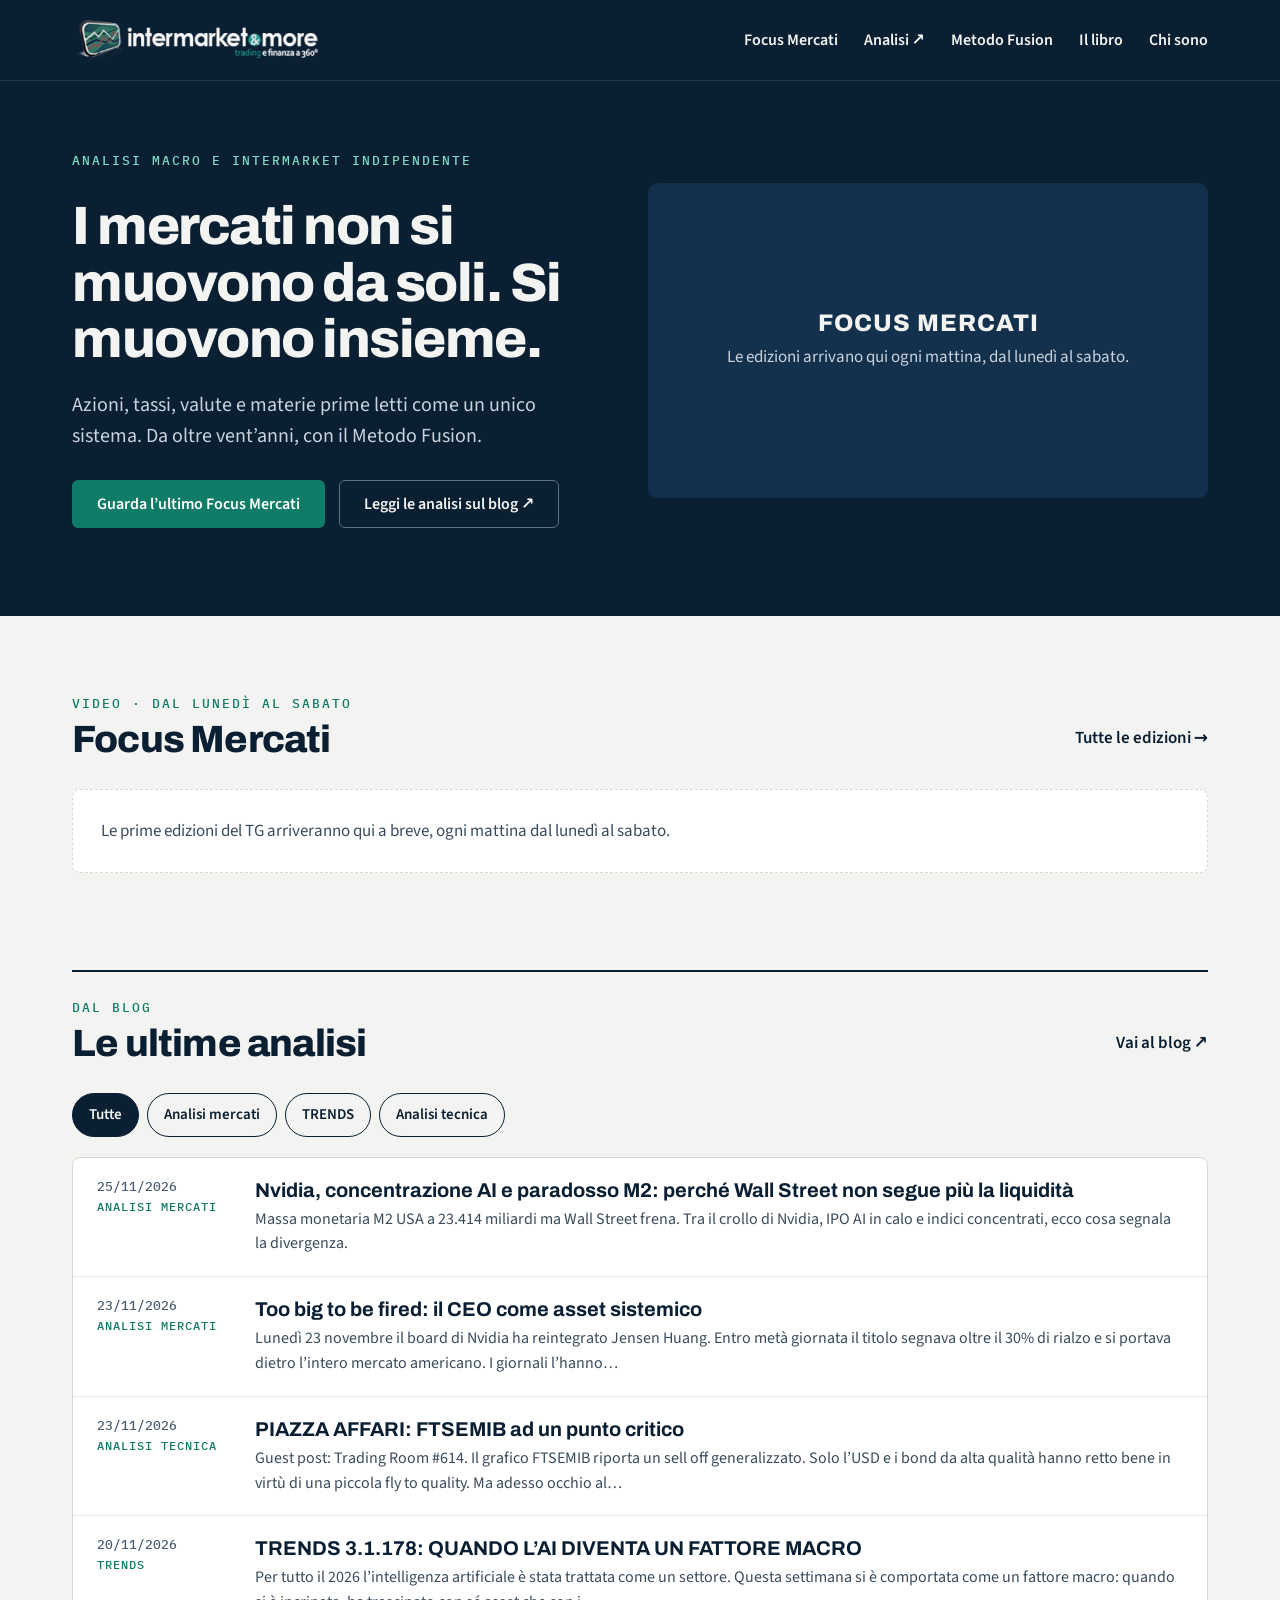
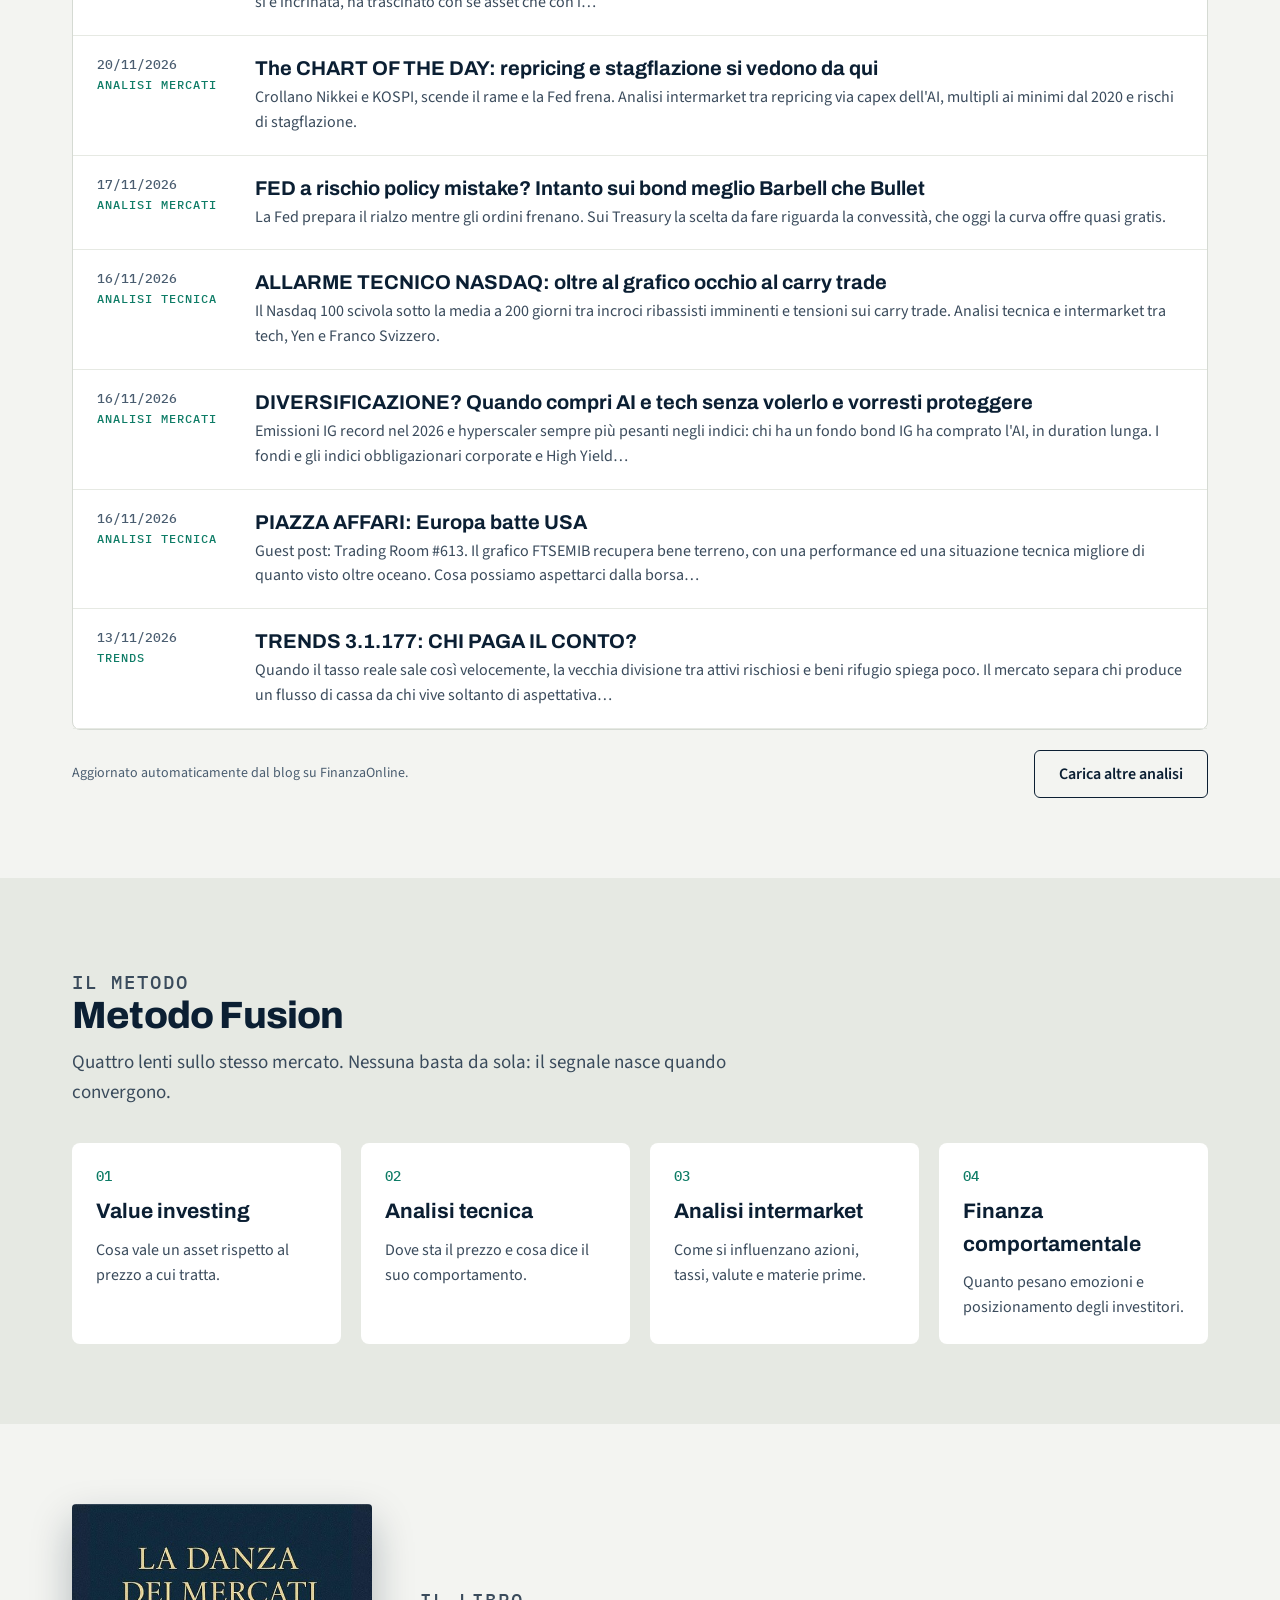
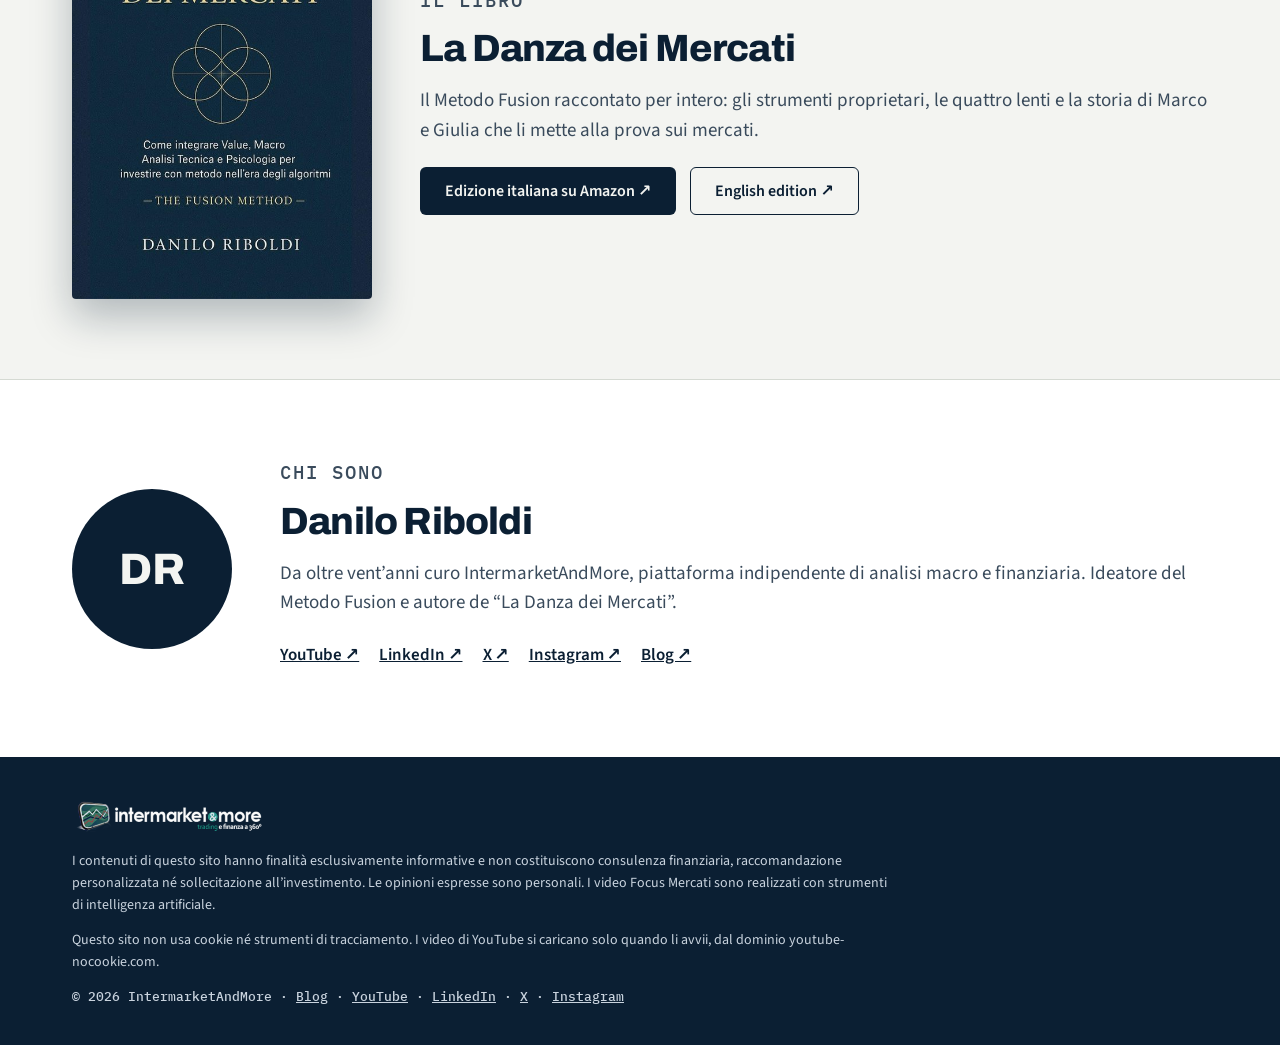
==== commit d1124b7c: "Aggiornamento automatico del sito" ====
--- a/index.html
+++ b/index.html
@@ -42,7 +42,7 @@
 <div class="block-head top-rule"><div><p class="kicker">Dal blog</p><h2 id="blog-title">Le ultime analisi</h2></div>
 <a class="more" href="https://intermarketandmore.finanzaonline.com">Vai al blog ↗</a></div>
 <div class="filters" role="group" aria-label="Filtra per rubrica"><button class="pill" type="button" data-filter="all" aria-pressed="true">Tutte</button><button class="pill" type="button" data-filter="mercati" aria-pressed="false">Analisi mercati</button><button class="pill" type="button" data-filter="trends" aria-pressed="false">TRENDS</button><button class="pill" type="button" data-filter="tecnica" aria-pressed="false">Analisi tecnica</button></div>
-<div class="posts" id="posts"><a class="post" href="https://intermarketandmore.finanzaonline.com/too-big-to-fire-il-ceo-come-asset-sistemico-101986.html" data-cat="mercati"><div class="when"><time datetime="2026-11-23">23/11/2026</time><span>Analisi mercati</span></div><div class="what"><b>Too big to be fired: il CEO come asset sistemico</b><span>Lunedì 23 novembre il board di Nvidia ha reintegrato Jensen Huang. Entro metà giornata il titolo segnava oltre il 30% di rialzo e si portava dietro l’intero mercato americano. I giornali l’hanno…</span></div></a><a class="post" href="https://intermarketandmore.finanzaonline.com/piazza-affari-ftsemib-ad-un-punto-critico-101984.html" data-cat="tecnica"><div class="when"><time datetime="2026-11-23">23/11/2026</time><span>Analisi tecnica</span></div><div class="what"><b>PIAZZA AFFARI: FTSEMIB ad un punto critico</b><span>Guest post: Trading Room #614. Il grafico FTSEMIB riporta un sell off generalizzato. Solo l’USD e i bond da alta qualità hanno retto bene in virtù di una piccola fly to quality. Ma adesso occhio al…</span></div></a><a class="post" href="https://intermarketandmore.finanzaonline.com/trends-3-1-178-quando-lai-diventa-un-fattore-macro-101979.html" data-cat="trends"><div class="when"><time datetime="2026-11-20">20/11/2026</time><span>TRENDS</span></div><div class="what"><b>TRENDS 3.1.178: QUANDO L’AI DIVENTA UN FATTORE MACRO</b><span>Per tutto il 2026 l’intelligenza artificiale è stata trattata come un settore. Questa settimana si è comportata come un fattore macro: quando si è incrinata, ha trascinato con sé asset che con i…</span></div></a><a class="post" href="https://intermarketandmore.finanzaonline.com/the-chart-of-the-day-repricing-e-stagflazione-si-vedono-da-qui-101973.html" data-cat="mercati"><div class="when"><time datetime="2026-11-20">20/11/2026</time><span>Analisi mercati</span></div><div class="what"><b>The CHART OF THE DAY: repricing e stagflazione si vedono da qui</b><span>Crollano Nikkei e KOSPI, scende il rame e la Fed frena. Analisi intermarket tra repricing via capex dell&#x27;AI, multipli ai minimi dal 2020 e rischi di stagflazione.</span></div></a><a class="post" href="https://intermarketandmore.finanzaonline.com/fed-a-rischio-policy-mistake-intanto-sui-bond-meglio-barbell-che-bullet-101968.html" data-cat="mercati"><div class="when"><time datetime="2026-11-17">17/11/2026</time><span>Analisi mercati</span></div><div class="what"><b>FED a rischio policy mistake? Intanto sui bond meglio Barbell che Bullet</b><span>La Fed prepara il rialzo mentre gli ordini frenano. Sui Treasury la scelta da fare riguarda la convessità, che oggi la curva offre quasi gratis.</span></div></a><a class="post" href="https://intermarketandmore.finanzaonline.com/allarme-tecnico-nasdaq-oltre-al-grafico-occhio-al-carry-trade-101958.html" data-cat="tecnica"><div class="when"><time datetime="2026-11-16">16/11/2026</time><span>Analisi tecnica</span></div><div class="what"><b>ALLARME TECNICO NASDAQ: oltre al grafico occhio al carry trade</b><span>Il Nasdaq 100 scivola sotto la media a 200 giorni tra incroci ribassisti imminenti e tensioni sui carry trade. Analisi tecnica e intermarket tra tech, Yen e Franco Svizzero.</span></div></a><a class="post" href="https://intermarketandmore.finanzaonline.com/diversificazione-quando-compri-ai-e-tech-senza-volerlo-e-vorresti-proteggere-101950.html" data-cat="mercati"><div class="when"><time datetime="2026-11-16">16/11/2026</time><span>Analisi mercati</span></div><div class="what"><b>DIVERSIFICAZIONE? Quando compri AI e tech senza volerlo e vorresti proteggere</b><span>Emissioni IG record nel 2026 e hyperscaler sempre più pesanti negli indici: chi ha un fondo bond IG ha comprato l&#x27;AI, in duration lunga. I fondi e gli indici obbligazionari corporate e High Yield…</span></div></a><a class="post" href="https://intermarketandmore.finanzaonline.com/piazza-affari-europa-batte-usa-101947.html" data-cat="tecnica"><div class="when"><time datetime="2026-11-16">16/11/2026</time><span>Analisi tecnica</span></div><div class="what"><b>PIAZZA AFFARI: Europa batte USA</b><span>Guest post: Trading Room #613. Il grafico FTSEMIB recupera bene terreno, con una performance ed una situazione tecnica migliore di quanto visto oltre oceano. Cosa possiamo aspettarci dalla borsa…</span></div></a><a class="post" href="https://intermarketandmore.finanzaonline.com/trends-3-1-177-chi-paga-il-conto-101940.html" data-cat="trends"><div class="when"><time datetime="2026-11-13">13/11/2026</time><span>TRENDS</span></div><div class="what"><b>TRENDS 3.1.177: CHI PAGA IL CONTO?</b><span>Quando il tasso reale sale così velocemente, la vecchia divisione tra attivi rischiosi e beni rifugio spiega poco. Il mercato separa chi produce un flusso di cassa da chi vive soltanto di aspettativa…</span></div></a><a class="post" href="https://intermarketandmore.finanzaonline.com/rischio-huang-su-nvidia-ma-il-calo-del-titolo-era-iniziato-prima-dello-scandalo-101936.html" data-cat="mercati"><div class="when"><time datetime="2026-11-11">11/11/2026</time><span>Analisi mercati</span></div><div class="what"><b>Rischio Huang su Nvidia: ma il calo del titolo era iniziato prima dello scandalo</b><span>Adesso addirittura è il gossip a dominare a Wall Street anche se dietro a certe vicende potrebbe esserci molto di più.I fatti in due righe, perché sul gossip si è scritto anche troppo. Secondo il New…</span></div></a><a class="post" href="https://intermarketandmore.finanzaonline.com/piazza-affari-tensioni-blu-e-hi-tech-101933.html" data-cat="tecnica"><div class="when"><time datetime="2026-11-09">09/11/2026</time><span>Analisi tecnica</span></div><div class="what"><b>PIAZZA AFFARI: tensioni blu e Hi Tech</b><span>Guest post: Trading Room #612. Il grafico FTSEMIB vive come tutti i mercati azionari un momento di tensione, a seguito del sell off di giovedi che ha colpito sopratutto la tecnologia, anche se le…</span></div></a><a class="post" href="https://intermarketandmore.finanzaonline.com/trends-3-1-176-un-voto-piu-premi-al-rischio-da-rivedere-101928.html" data-cat="trends"><div class="when"><time datetime="2026-11-06">06/11/2026</time><span>TRENDS</span></div><div class="what"><b>TRENDS 3.1.176: un voto, più premi al rischio da rivedere</b><span>Lo stesso risultato elettorale ha compresso due premi al rischio nello stesso momento: quello geopolitico incorporato nel petrolio e quello che il mercato aveva assegnato alla corsa senza freni del…</span></div></a><a class="post" href="https://intermarketandmore.finanzaonline.com/in-borsa-si-paga-pegno-fine-del-tokenmaxxing-101920.html" data-cat="mercati"><div class="when"><time datetime="2026-11-06">06/11/2026</time><span>Analisi mercati</span></div><div class="what"><b>IN BORSA SI PAGA PEGNO: fine del Tokenmaxxing</b><span>L&#x27;era del tokenmaxxing è finita. Da Apple parte un segnale, il Tech fa i conti con il reale ROI dell&#x27;AI mentre i tassi obbligazionari non perdonano.</span></div></a><a class="post" href="https://intermarketandmore.finanzaonline.com/onda-blu-a-capitol-hill-che-succede-adesso-ai-mercati-101917.html" data-cat="mercati"><div class="when"><time datetime="2026-11-04">04/11/2026</time><span>Analisi mercati</span></div><div class="what"><b>Onda Blu a Capitol Hill: che succede adesso ai mercati?</b><span>Vittoria democratica a Capitol Hill: crolla il rischio sui Treasury, ma le borse frenano. Ecco gli impatti su tassi e settori azionari.</span></div></a><a class="post" href="https://intermarketandmore.finanzaonline.com/midterm-usa-2026-per-le-borse-e-sempre-un-successo-101910.html" data-cat="mercati"><div class="when"><time datetime="2026-11-03">03/11/2026</time><span>Analisi mercati</span></div><div class="what"><b>Midterm USA 2026: per le borse è SEMPRE un successo</b><span>Tempismo perfetto. Martedì 3 novembre gli americani votano, e il messaggio è servito: tranquilli, la storia è con noi e comunque vada sarà un successo! Quantomeno sulla carta… S&amp;P 500 dopo le…</span></div></a><a class="post" href="https://intermarketandmore.finanzaonline.com/midterm-usa-2026-ecco-come-stanno-in-realta-le-cose-101892.html" data-cat="mercati"><div class="when"><time datetime="2026-11-03">03/11/2026</time><span>Analisi mercati</span></div><div class="what"><b>Midterm USA 2026: ecco come stanno in REALTA’ le cose</b><span>C’è un copione logoro che le sale operative rispolverano puntualmente prima delle elezioni di metà mandato. Sembra quasi ad un calmante somministrato prima di coricarsi: non temete le urne, perché la…</span></div></a><a class="post" href="https://intermarketandmore.finanzaonline.com/piazza-affari-un-venerdi-nero-101907.html" data-cat="tecnica"><div class="when"><time datetime="2026-11-02">02/11/2026</time><span>Analisi tecnica</span></div><div class="what"><b>PIAZZA AFFARI: un venerdi nero</b><span>Guest post: Trading Room #611. Il grafico FTSEMIB vive come tutti i mercati azionari un momento di tensione, proprio in concomitanza del periodo che dovrebbe portarci il fatidico “Rally di Natale”…</span></div></a><a class="post" href="https://intermarketandmore.finanzaonline.com/la-settimana-in-cui-il-capex-ai-diventa-fatturato-101903.html" data-cat="mercati"><div class="when"><time datetime="2026-11-02">02/11/2026</time><span>Analisi mercati</span></div><div class="what"><b>La settimana in cui il capex AI diventa fatturato</b><span>Venerdì sera, ultima seduta di ottobre. Il Nasdaq chiude a -2,9%, la peggior giornata da inizio giugno. Intel perde il 28,6% in un colpo solo. L’S&amp;P 500 finisce a 7.580, sotto la media mobile a 100…</span></div></a><a class="post" href="https://intermarketandmore.finanzaonline.com/trends-3-1-175-quando-il-capex-si-fa-debito-101899.html" data-cat="trends"><div class="when"><time datetime="2026-10-30">30/10/2026</time><span>TRENDS</span></div><div class="what"><b>TRENDS 3.1.175: QUANDO IL CAPEX SI FA DEBITO</b><span>Per due anni il mercato ha chiesto all’intelligenza artificiale una cosa sola: quanto cresce. Questa settimana la domanda è cambiata. Chi la paga, con quale cassa, a quale tasso. Le risposte sono…</span></div></a><a class="post" href="https://intermarketandmore.finanzaonline.com/la-trappola-o-illusione-del-cassettista-101886.html" data-cat="mercati"><div class="when"><time datetime="2026-10-28">28/10/2026</time><span>Analisi mercati</span></div><div class="what"><b>LA TRAPPOLA (O ILLUSIONE) DEL CASSETTISTA</b><span>Un bond governativo che perde oltre il 50% dai massimi storici. Citofonare duration e maximum drawdown. Scopri i meccanismi occulti di duration e volatilità dietro il crollo dei BTP a 50 anni.</span></div></a><a class="post" href="https://intermarketandmore.finanzaonline.com/piazza-affari-ftsemib-sotto-la-media-mobile-200-101884.html" data-cat="tecnica"><div class="when"><time datetime="2026-10-26">26/10/2026</time><span>Analisi tecnica</span></div><div class="what"><b>PIAZZA AFFARI: FTSEMIB sotto la media mobile 200</b><span>Guest post: Trading Room #610. Il grafico FTSEMIB prende la strada ribassista e risulta evidente un’area supportiva importante con la MM 50 e su un supporto importante. Cosa possiamo aspettarci dalla…</span></div></a><a class="post" href="https://intermarketandmore.finanzaonline.com/trends-3-1-174-il-mondo-al-5-101879.html" data-cat="trends"><div class="when"><time datetime="2026-10-24">24/10/2026</time><span>TRENDS</span></div><div class="what"><b>TRENDS 3.1.174: IL MONDO AL 5%</b><span>Con il risk-free attorno al 5%, il mercato premia chi si autofinanzia e punisce chi ha bisogno di capitale esterno: Meta con il free cash flow negativo, i neocloud, la Francia, il BTP trascinato…</span></div></a><a class="post" href="https://intermarketandmore.finanzaonline.com/perche-wall-street-punisce-chi-investe-e-premia-chi-aspetta-101875.html" data-cat="mercati"><div class="when"><time datetime="2026-10-23">23/10/2026</time><span>Analisi mercati</span></div><div class="what"><b>Perche Wall Street punisce chi investe e premia chi aspetta</b><span>Tra ansia da Capex, trimestrali USA record punite e squeeze sui derivati: anatomia cinica di una correzione tech guidata dai market maker e dalla paura.</span></div></a><a class="post" href="https://intermarketandmore.finanzaonline.com/piazza-affari-la-situazione-si-complica-101872.html" data-cat="tecnica"><div class="when"><time datetime="2026-10-20">20/10/2026</time><span>Analisi tecnica</span></div><div class="what"><b>PIAZZA AFFARI: la situazione si complica</b><span>Guest post: Trading Room #609. Il grafico FTSEMIB resta impostato in fase correttiva in un momento che diventa topico con le trimestrali USA e le tensioni su tassi e debito delle società legate…</span></div></a><a class="post" href="https://intermarketandmore.finanzaonline.com/da-nvidia-a-coreweave-quando-il-capex-a-debito-fa-la-differenza-101868.html" data-cat="mercati"><div class="when"><time datetime="2026-10-19">19/10/2026</time><span>Analisi mercati</span></div><div class="what"><b>Da Nvidia a CoreWeave: quando il capex a debito fa la differenza</b><span>Il mercato si sveglia dall&#x27;illusione dell&#x27;AI a costo zero. Tra crolli dei neocloud, bond CoreWeave a rendimenti distressed e spread in allerta, ecco i veri rischi.</span></div></a><a class="post" href="https://intermarketandmore.finanzaonline.com/trends-3-1-173-la-parola-passa-al-rischio-di-credito-101861.html" data-cat="trends"><div class="when"><time datetime="2026-10-17">17/10/2026</time><span>TRENDS</span></div><div class="what"><b>TRENDS 3.1.173: LA PAROLA PASSA AL RISCHIO DI CREDITO</b><span>Il filo comune è uno solo. Il mercato sta prezzando un rischio di credito endogeno: nasce dall’incrocio tra un costo del capitale strutturalmente più alto e un ciclo di investimento finanziato sempre…</span></div></a><a class="post" href="https://intermarketandmore.finanzaonline.com/piazza-affari-grafico-ftsemib-in-debolezza-101857.html" data-cat="tecnica"><div class="when"><time datetime="2026-10-12">12/10/2026</time><span>Analisi tecnica</span></div><div class="what"><b>PIAZZA AFFARI: Grafico FTSEMIB in debolezza</b><span>Guest post: Trading Room #608. Il grafico FTSEMIB resta in una fase di debolezza, la rottura della media mobile 21 preoccupa (su scala weekly) ma positiva la tenuta della 200 giorni daily. Cosa…</span></div></a><a class="post" href="https://intermarketandmore.finanzaonline.com/il-paradosso-perche-tassi-e-debito-non-abbattono-la-borsa-101846.html" data-cat="mercati"><div class="when"><time datetime="2026-10-12">12/10/2026</time><span>Analisi mercati</span></div><div class="what"><b>IL PARADOSSO: PERCHE’ TASSI E DEBITO NON ABBATTONO LA BORSA</b><span>Le Big Tech si indebitano ignorando il costo del denaro. Un&#x27;analisi intermarket sul paradosso in cui una crescita iperbolica annienta la gravità dei tassi.</span></div></a><a class="post" href="https://intermarketandmore.finanzaonline.com/trends-3-1-172-i-tassi-non-sono-un-problema-101853.html" data-cat="trends"><div class="when"><time datetime="2026-10-09">09/10/2026</time><span>TRENDS</span></div><div class="what"><b>TRENDS 3.1.172: I TASSI NON SONO UN PROBLEMA!</b><span>Il mercato obbligazionario resta protagonista assieme alla resilienza del mercato azionario che continua a crescere, ma c’è un motivo molto difendibile a sostegno della tesi. Intanto però a breve si…</span></div></a><a class="post" href="https://intermarketandmore.finanzaonline.com/bce-alert-frenata-sul-trend-restrittivo-dei-tassi-di-interesse-101842.html" data-cat="mercati"><div class="when"><time datetime="2026-10-09">09/10/2026</time><span>Analisi mercati</span></div><div class="what"><b>BCE ALERT: FRENATA sul trend restrittivo dei TASSI di INTERESSE</b><span>L&#x27;inflazione headline torna a mordere al 3,8% mentre la core si ferma al 2,5%. La BCE è in trappola tra tassi alti, debito insostenibile e crescita asfittica.</span></div></a><a class="post" href="https://intermarketandmore.finanzaonline.com/bond-sotto-pressione-hedge-fund-in-action-101836.html" data-cat="mercati"><div class="when"><time datetime="2026-10-08">08/10/2026</time><span>Analisi mercati</span></div><div class="what"><b>BOND SOTTO PRESSIONE: HEDGE FUND IN ACTION!</b><span>Tanto tuono che piovve e alla fine è tornata quella cosa che sembrava accantonata. Sembrava perché la storia insegna, i cicli si ripetono e quindi era solo una questione di tempo. Ovviamente parlo…</span></div></a><a class="post" href="https://intermarketandmore.finanzaonline.com/la-grande-illusione-del-rally-101825.html" data-cat="mercati"><div class="when"><time datetime="2026-10-06">06/10/2026</time><span>Analisi mercati</span></div><div class="what"><b>LA GRANDE ILLUSIONE DEL RALLY</b><span>Aprite un qualsiasi terminale finanziario, guardate il grafico dell’S&amp;P 500 tradizionale e avrete la netta sensazione che il sistema economico stia vivendo una nuova epoca d’oro priva di ostacoli. Ma…</span></div></a><a class="post" href="https://intermarketandmore.finanzaonline.com/prezzo-del-petrolio-il-vero-costo-del-barile-101816.html" data-cat="mercati"><div class="when"><time datetime="2026-10-05">05/10/2026</time><span>Analisi mercati</span></div><div class="what"><b>PREZZO DEL PETROLIO: IL VERO COSTO DEL BARILE</b><span>Prezzo del petrolio: il Brent dice 102 dollari, il barile fisico oltre 120. I noli delle petroliere a 1 milione al giorno riscrivono il costo vero. E la curva backwardation dice tutto.</span></div></a><a class="post" href="https://intermarketandmore.finanzaonline.com/trends-3-1-171-il-prezzo-del-tempo-101812.html" data-cat="trends"><div class="when"><time datetime="2026-10-04">04/10/2026</time><span>TRENDS</span></div><div class="what"><b>TRENDS 3.1.171: IL PREZZO DEL TEMPO</b><span>Il mercato obbligazionario ha smesso di prezzare la prossima mossa delle banche centrali e ha cominciato a prezzare il costo della durata, cioè quanto costa prestare a lungo a Stati che finanziano…</span></div></a><a class="post" href="https://intermarketandmore.finanzaonline.com/ipo-anthropic-tutto-quello-che-bisogna-sapere-101807.html" data-cat="mercati"><div class="when"><time datetime="2026-09-30">30/09/2026</time><span>Analisi mercati</span></div><div class="what"><b>IPO Anthropic: tutto quello che bisogna sapere!</b><span>IPO Anthropic: 34 dei 42 miliardi di perdita non sono cassa. I 518 miliardi di impegni in compute invece sì. Ecco dove sta il rischio vero.</span></div></a><a class="post" href="https://intermarketandmore.finanzaonline.com/buyback-nvidia-da-record-proprio-quando-il-premio-al-rischio-e-sparito-101800.html" data-cat="mercati"><div class="when"><time datetime="2026-09-29">29/09/2026</time><span>Analisi mercati</span></div><div class="what"><b>Buyback Nvidia da record  proprio quando il premio al rischio è sparito</b><span>Nvidia lancia un buyback record mentre i Treasury rendono più degli utili azionari. Analisi del premio al rischio azzerato e del corto circuito AI.</span></div></a><a class="post" href="https://intermarketandmore.finanzaonline.com/piazza-affari-europa-che-arranca-101798.html" data-cat="tecnica"><div class="when"><time datetime="2026-09-28">28/09/2026</time><span>Analisi tecnica</span></div><div class="what"><b>PIAZZA AFFARI: Europa che arranca</b><span>Guest post: Trading Room #607. Il grafico FTSEMIB resta in una fase non proprio entusiasmante. Cosa possiamo aspettarci dalla borsa italiana per la prossima settimana? Tra i vari titoli occhio a…</span></div></a><a class="post" href="https://intermarketandmore.finanzaonline.com/trends-3-1-170-cambio-di-motore-101793.html" data-cat="trends"><div class="when"><time datetime="2026-09-26">26/09/2026</time><span>TRENDS</span></div><div class="what"><b>TRENDS 3.1.170: CAMBIO DI MOTORE</b><span>Non è più soltanto lo shock d’offerta della guerra con l’Iran. È la domanda. Un’economia americana che accelera, davanti a una banca centrale che uno shock d’offerta poteva ancora lasciarlo passare…</span></div></a><a class="post" href="https://intermarketandmore.finanzaonline.com/365-000-000-000-000-e-il-superciclo-head-101785.html" data-cat="mercati"><div class="when"><time datetime="2026-09-25">25/09/2026</time><span>Analisi mercati</span></div><div class="what"><b>365.000.000.000.000 e il superciclo HEAD</b><span>Il debito globale tocca 365mila miliardi e la spesa per interessi divora il futuro. L&#x27;inflazione è solo un anestetico: scopri i veri rischi per i mercati.</span></div></a><a class="post" href="https://intermarketandmore.finanzaonline.com/il-silenzio-dei-compratori-in-ultima-istanza-101780.html" data-cat="mercati"><div class="when"><time datetime="2026-09-25">25/09/2026</time><span>Analisi mercati</span></div><div class="what"><b>IL SILENZIO DEI COMPRATORI IN ULTIMA ISTANZA</b><span>La storica correlazione tra S&amp;P 500 e buyback si è spezzata. Tra tassi alti e spese per l&#x27;AI, le aziende smettono di ricomprare azioni: ecco perché il rally azionario corre un grave rischio.</span></div></a><a class="post" href="https://intermarketandmore.finanzaonline.com/the-big-trap-101772.html" data-cat="mercati"><div class="when"><time datetime="2026-09-23">23/09/2026</time><span>Analisi mercati</span></div><div class="what"><b>THE BIG TRAP</b><span>L&#x27;Intelligenza Artificiale promette miracoli ma il PIL USA stagna rispetto all&#x27;era Dotcom. Analisi intermarket tra bolla AI, dazi e deficit record.</span></div></a><a class="post" href="https://intermarketandmore.finanzaonline.com/piazza-affari-7-101761.html" data-cat="tecnica"><div class="when"><time datetime="2026-09-21">21/09/2026</time><span>Analisi tecnica</span></div><div class="what"><b>PIAZZA AFFARI: situazione più incerta di quanto sembri</b><span>Guest post: Trading Room #606. Il grafico FTSEMIB resta in trading range ma sottolinea il fatto che il momento è complesso. Cosa possiamo aspettarci dalla borsa italiana per la prossima settimana?…</span></div></a><a class="post" href="https://intermarketandmore.finanzaonline.com/trends-3-1-168-tassi-che-affondano-una-certa-fiducia-101755.html" data-cat="trends"><div class="when"><time datetime="2026-09-18">18/09/2026</time><span>TRENDS</span></div><div class="what"><b>TRENDS 3.1.169: TASSI CHE AFFONDANO UNA CERTA FIDUCIA</b><span>In otto giorni tre delle principali banche centrali del mondo hanno alzato i tassi. La BCE il 10 settembre, la Federal Reserve mercoledì, la Banca del Giappone venerdì. Una stretta sincronizzata che…</span></div></a><a class="post" href="https://intermarketandmore.finanzaonline.com/intermarket-i-tassi-salgono-e-che-faranno-le-borse-101750.html" data-cat="mercati"><div class="when"><time datetime="2026-09-18">18/09/2026</time><span>Analisi mercati</span></div><div class="what"><b>INTERMARKET: i tassi salgono e che faranno le borse?</b><span>Le azioni salgono con l&#x27;AI, ma il petrolio alle stelle e i Treasury al 5% lanciano un allarme. Scopri l&#x27;analisi intermarket e i veri rischi per il mercato azionario.</span></div></a><a class="post" href="https://intermarketandmore.finanzaonline.com/fomc-warsh-e-la-curva-che-non-perdona-101742.html" data-cat="mercati"><div class="when"><time datetime="2026-09-16">16/09/2026</time><span>Analisi mercati</span></div><div class="what"><b>FOMC, Warsh e la curva che non perdona</b><span>La Fed alza i tassi al 3,75-4% e Warsh nega condizioni restrittive. Cosa dicono dot plot, curva e petrolio su ottobre e dicembre.</span></div></a><a class="post" href="https://intermarketandmore.finanzaonline.com/piazza-affari-tensioni-in-action-101739.html" data-cat="tecnica"><div class="when"><time datetime="2026-09-14">14/09/2026</time><span>Analisi tecnica</span></div><div class="what"><b>PIAZZA AFFARI: tensioni in action</b><span>Guest post: Trading Room #605. Il grafico FTSEMIB ha recuperato bene ma il momento è complesso. Ricomincia l’analisi weekly. Cosa possiamo aspettarci dalla borsa italiana per la prossima settimana?…</span></div></a><a class="post" href="https://intermarketandmore.finanzaonline.com/trends-3-1-168-fine-della-copertura-101733.html" data-cat="trends"><div class="when"><time datetime="2026-09-11">11/09/2026</time><span>TRENDS</span></div><div class="what"><b>TRENDS 3.1.168: FINE DELLA COPERTURA</b><span>La settimana è stata dominata da uno shock energetico: il Brent ha guadagnato quasi il 9% superando i 100 $, spinto dall’escalation nel Golfo Persico e dal crollo dei transiti nello Stretto di…</span></div></a><a class="post" href="https://intermarketandmore.finanzaonline.com/cesi-e-ny-fed-recession-model-lillusione-del-miracolo-europeo-e-la-trappola-di-pechino-101728.html" data-cat="mercati"><div class="when"><time datetime="2026-09-10">10/09/2026</time><span>Analisi mercati</span></div><div class="what"><b>CESI e NY Fed Recession Model: L’Illusione del Miracolo Europeo e la Trappola di Pechino</b><span>Guardare il mercato oggi significa assistere alla solita, stancante recita di fine ciclo. Il consensus brancola nel buio, scambiando le rimbalzate d’orgoglio statistiche per riprese strutturali…</span></div></a><a class="post" href="https://intermarketandmore.finanzaonline.com/la-guerra-dei-tassi-trump-chiama-il-taglio-il-mercato-sconta-il-rialzo-101721.html" data-cat="mercati"><div class="when"><time datetime="2026-09-08">08/09/2026</time><span>Analisi mercati</span></div><div class="what"><b>LA GUERRA DEI TASSI: Trump chiama il taglio, il mercato sconta il rialzo</b><span>Quando si parla di tassi di interesse, bisogna sempre buttare un occhio molto attento ai dati sul mercato del lavoro USA: ed ecco che venerdì mattina, otto e mezza a New York, esce il numero che…</span></div></a><a class="post" href="https://intermarketandmore.finanzaonline.com/piazza-affari-restart-3-101718.html" data-cat="tecnica"><div class="when"><time datetime="2026-09-07">07/09/2026</time><span>Analisi tecnica</span></div><div class="what"><b>PIAZZA AFFARI: restart!</b><span>Guest post: Trading Room #604. Il grafico FTSEMIB ci ha regalato una settimana tranquilla. Ricomincia l’analisi weekly. Cosa possiamo aspettarci dalla borsa italiana per la prossima settimana? Tra i…</span></div></a><a class="post" href="https://intermarketandmore.finanzaonline.com/trends-3-1-167-repricing-globale-in-atto-101714.html" data-cat="trends"><div class="when"><time datetime="2026-09-05">05/09/2026</time><span>TRENDS</span></div><div class="what"><b>TRENDS 3.1.167: REPRICING GLOBALE IN ATTO</b><span>Il repricing globale non è un evento di svalutazione monetaria ma di stretta, e questo spiega quattro anomalie simultanee: petrolio +8% con l’oro fermo, payroll forti con le azioni in calo…</span></div></a><a class="post" href="https://intermarketandmore.finanzaonline.com/fed-e-inflazione-la-realta-di-jackson-hole-che-spaventa-i-mercati-101706.html" data-cat="mercati"><div class="when"><time datetime="2026-09-02">02/09/2026</time><span>Analisi mercati</span></div><div class="what"><b>FED e Inflazione: la Realtà di Jackson Hole che Spaventa i Mercati</b><span>Il consenso finanziario ama farsi raccontare le favole della buonanotte. Siamo onesti. Per settimane i gestori hanno cullato il sogno di un ammorbidimento monetario imminente, raccontandosi che la…</span></div></a><a class="post" href="https://intermarketandmore.finanzaonline.com/insider-trading-alla-casa-bianca-101700.html" data-cat="mercati"><div class="when"><time datetime="2026-08-31">31/08/2026</time><span>Analisi mercati</span></div><div class="what"><b>Insider Trading alla Casa Bianca!</b><span>Il problema non è quanto ha guadagnato Trump. Il problema è: che cosa sapeva quando ha comprato?</span></div></a><a class="post" href="https://intermarketandmore.finanzaonline.com/trends-3-1-166-la-cessione-storica-101691.html" data-cat="trends"><div class="when"><time datetime="2026-08-29">29/08/2026</time><span>TRENDS</span></div><div class="what"><b>TRENDS 3.1.166: LA CESSIONE STORICA</b><span>Warsh a Jackson Hole rinuncia alla forward guidance e alla funzione di reazione: la Fed si sfila dal ruolo di gestore della volatilità. Nove giorni prima il Tesoro aveva fatto l’opposto. Il put non è…</span></div></a><a class="post" href="https://intermarketandmore.finanzaonline.com/shock-da-jackson-hole-nuovi-rialzi-dei-tassi-in-arrivo-101687.html" data-cat="mercati"><div class="when"><time datetime="2026-08-28">28/08/2026</time><span>Analisi mercati</span></div><div class="what"><b>Shock da Jackson Hole: nuovi rialzi dei tassi in arrivo?</b><span>Il discorso pronunciato a Jackson Hole da Kevin Warsh ha il sapore di un bicchiere d’acqua gelata in piena notte. L’ex governatore ed esperto di dinamiche monetarie ha messo in chiaro le cose: la…</span></div></a><a class="post" href="https://intermarketandmore.finanzaonline.com/101678-101678.html" data-cat="mercati"><div class="when"><time datetime="2026-08-27">27/08/2026</time><span>Analisi mercati</span></div><div class="what"><b>Debito USA al 175% del PIL e Deficit stabilmente al 5%: ma non è che si finisce contro un MURO?</b><span>Il debito USA sfiora il 100% del PIL e Druckenmiller lancia l&#x27;allarme sul deficit. Scopri l&#x27;analisi intermarket sui tassi &quot;higher for longer&quot; e come proteggerti.</span></div></a><a class="post" href="https://intermarketandmore.finanzaonline.com/disinversione-cosa-ci-raccontano-i-tassi-di-interesse-101666.html" data-cat="mercati"><div class="when"><time datetime="2026-08-26">26/08/2026</time><span>Analisi mercati</span></div><div class="what"><b>DISINVERSIONE: cosa ci raccontano i tassi di interesse</b><span>Il mercato ha una memoria corta, ma la matematica dei rendimenti non perdona e ci racconta un’altra storia. Negli ultimi mesi, abbiamo assistito a uno dei fenomeni tecnici e macroeconomici più…</span></div></a><a class="post" href="https://intermarketandmore.finanzaonline.com/brent-alle-stelle-in-realta-non-e-cosi-101657.html" data-cat="mercati"><div class="when"><time datetime="2026-08-25">25/08/2026</time><span>Analisi mercati</span></div><div class="what"><b>BRENT ALLE STELLE? In realtà NON è così</b><span>Guardi il prezzo del Brent e pensi sia alto? Errore grave. Depurato dall&#x27;inflazione USA, il petrolio reale è ai livelli di cinquant&#x27;anni fa. Ecco la verità che la finanza mainstream non ti dice.</span></div></a><a class="post" href="https://intermarketandmore.finanzaonline.com/il-bazooka-che-spara-a-salve-101654.html" data-cat="mercati"><div class="when"><time datetime="2026-08-24">24/08/2026</time><span>Analisi mercati</span></div><div class="what"><b>IL BAZOOKA CHE SPARA A SALVE</b><span>Il buyback del Tesoro USA doveva calmare i rendimenti. È durato 48 ore. Ma oro e bitcoin corrono lo stesso: ecco cosa stanno prezzando davvero.</span></div></a><a class="post" href="https://intermarketandmore.finanzaonline.com/trends-3-1-165-qui-si-fa-la-storia-101649.html" data-cat="trends"><div class="when"><time datetime="2026-08-21">21/08/2026</time><span>TRENDS</span></div><div class="what"><b>TRENDS 3.1.165: QUI SI FA LA STORIA</b><span>Se i mercati vi sembrano tutto sommato stabili e tranquilli, allora significa che non avete la percezione di cosa sta capitando. Per esempio vi siete resi conto che il tratto lungo della curva tassi…</span></div></a><a class="post" href="https://intermarketandmore.finanzaonline.com/outlook-2026-cosa-dicono-davvero-i-segnali-dellanalisi-intermarket-101642.html" data-cat="mercati"><div class="when"><time datetime="2026-08-20">20/08/2026</time><span>Analisi mercati</span></div><div class="what"><b>Outlook 2026: Cosa dicono davvero i segnali dell’Analisi Intermarket</b><span>Gli analisti a Wall Street rialzi per le azioni nel 2026. Analisi Intermarket e finanza comportamentale per valutare i rischi reali di una value trap.</span></div></a><a class="post" href="https://intermarketandmore.finanzaonline.com/sp500-e-il-fantasma-del-2000-101632.html" data-cat="tecnica"><div class="when"><time datetime="2026-08-19">19/08/2026</time><span>Analisi tecnica</span></div><div class="what"><b>SP500 E IL FANTASMA DEL 2000</b><span>L&#x27;S&amp;P 500 ripercorrerà il crollo Dot-Com del 2000 fino a 3.960 punti? Smontiamo la banalità narrativa con l&#x27;analisi dei numeri e dei bilanci reali. Anche se il CAPE Ratio chiama una necessaria…</span></div></a><a class="post" href="https://intermarketandmore.finanzaonline.com/stress-test-equity-non-e-quello-che-pensi-101627.html" data-cat="mercati"><div class="when"><time datetime="2026-08-18">18/08/2026</time><span>Analisi mercati</span></div><div class="what"><b>STRESS TEST EQUITY. NON È QUELLO CHE PENSI</b><span>Il Treasury a 30 anni tocca il 5,3%, l&#x27;oro non risponde più alla paura, la Fed di Warsh gioca al buio: l&#x27;equity sta ignorando lo stress test vero.</span></div></a><a class="post" href="https://intermarketandmore.finanzaonline.com/il-60-40-non-e-rotto-e-tornato-normale-101619.html" data-cat="mercati"><div class="when"><time datetime="2026-08-12">12/08/2026</time><span>Analisi mercati</span></div><div class="what"><b>IL 60/40 NON È ROTTO. È TORNATO NORMALE</b><span>Il portafoglio 60/40 non protegge più: correlazione azioni bond positiva, debito USA verso il 175% del PIL e rischio AI dentro i bond.</span></div></a><a class="post" href="https://intermarketandmore.finanzaonline.com/ottantacinque-milioni-di-dollari-allora-il-conto-dellai-reale-101612.html" data-cat="mercati"><div class="when"><time datetime="2026-08-10">10/08/2026</time><span>Analisi mercati</span></div><div class="what"><b>Ottantacinque milioni di dollari all’ora: il conto dell’AI reale</b><span>Da qualche parte in Virginia un data center beve elettricità come un idrovoro beve acqua di fiume. Non lo vedi, non lo senti. Ma il contatore gira. Ottantacinque milioni di dollari all’ora, secondo i…</span></div></a><a class="post" href="https://intermarketandmore.finanzaonline.com/borse-ai-massimi-ma-rally-fragile-i-segnali-intermarket-che-anticipano-una-correzione-101606.html" data-cat="mercati"><div class="when"><time datetime="2026-08-06">06/08/2026</time><span>Analisi mercati</span></div><div class="what"><b>Borse ai massimi ma rally fragile? I segnali intermarket che anticipano una correzione</b><span>PIL nominale USA all&#x27;8%, S&amp;P 500 ai massimi, ma il mercato obbligazionario teme il surriscaldamento. I segnali intermarket da guardare prima della prossima correzione.</span></div></a><a class="post" href="https://intermarketandmore.finanzaonline.com/piazza-affari-il-mercato-regge-101604.html" data-cat="tecnica"><div class="when"><time datetime="2026-08-03">03/08/2026</time><span>Analisi tecnica</span></div><div class="what"><b>PIAZZA AFFARI: il mercato regge</b><span>Guest post: Trading Room #603. Il grafico FTSEMIB malgrado tutto regge anche se non risulta netta una direzionalità,Cosa possiamo aspettarci dalla borsa italiana per la prossima settimana? Tra i vari…</span></div></a><a class="post" href="https://intermarketandmore.finanzaonline.com/keep-calm-and-enjoy-your-holidays-3-101602.html" data-cat="mercati"><div class="when"><time datetime="2026-08-01">01/08/2026</time><span>Analisi mercati</span></div><div class="what"><b>KEEP CALM and enjoy your Holidays</b><span>PRENDIAMOCI UNA PAUSA. Fermiamoci un attimo. E ricarichiamo le batterie. L’autunno di certo sarà rovente. Buone vacanze a tutti.</span></div></a><a class="post" href="https://intermarketandmore.finanzaonline.com/fed-ferma-mercati-no-kevin-warsh-e-la-spaccatura-di-wall-street-101596.html" data-cat="mercati"><div class="when"><time datetime="2026-07-30">30/07/2026</time><span>Analisi mercati</span></div><div class="what"><b>Fed ferma, mercati no: Kevin Warsh e la spaccatura di Wall Street</b><span>FOMC in action. Fed ferma al 3,50-3,75% ma spaccata su tre voti. Rendimenti ai massimi, CDS Oracle da record: la leva sul capex AI comincia a far paura.</span></div></a><a class="post" href="https://intermarketandmore.finanzaonline.com/cds-big-tech-in-allargamento-quando-lintelligenza-artificiale-vive-a-debito-101590.html" data-cat="mercati"><div class="when"><time datetime="2026-07-30">30/07/2026</time><span>Analisi mercati</span></div><div class="what"><b>CDS Big Tech in allargamento: quando l’Intelligenza Artificiale vive a debito</b><span>Gli spread CDS sui nomi dell&#x27;IA si allargano. Tra Capex record sostenuto da debito e rendimenti sotto pressione, il mercato del credito scopre le prime crepe dell&#x27;Intelligenza Artificiale.</span></div></a><a class="post" href="https://intermarketandmore.finanzaonline.com/correlazione-magica-tassi-reali-e-forward-price-earning-analisi-e-scenari-101586.html" data-cat="mercati"><div class="when"><time datetime="2026-07-29">29/07/2026</time><span>Analisi mercati</span></div><div class="what"><b>CORRELAZIONE MAGICA: tassi reali e forward price earning. Analisi e scenari.</b><span>Tassi reali al top dal 2008, forward Price Earning sopra media: la correlazione regge solo grazie agli utili trimestrali record. Fino a quando?</span></div></a><a class="post" href="https://intermarketandmore.finanzaonline.com/warsh-tassi-reali-e-oro-la-fine-di-un-mito-101580.html" data-cat="mercati"><div class="when"><time datetime="2026-07-28">28/07/2026</time><span>Analisi mercati</span></div><div class="what"><b>Warsh, tassi reali e oro: la fine di un mito</b><span>Oro e massa monetaria globale hanno smesso di camminare insieme. Tassi reali, dollaro forte e la svolta hawkish di Warsh spiegano un decoupling che nasconde più di un semplice ribasso.</span></div></a><a class="post" href="https://intermarketandmore.finanzaonline.com/trends-3-1-164-il-prezzo-del-tempo-101576.html" data-cat="trends"><div class="when"><time datetime="2026-07-25">25/07/2026</time><span>TRENDS</span></div><div class="what"><b>TRENDS 3.1.164: IL PREZZO DEL TEMPO</b><span>Ci sono settimane in cui i mercati si muovono, e settimane in cui cambia l’unità di misura con cui li si guarda. Questa è stata la seconda cosa. Questa settimana sulla carta abbiamo avuto quattro…</span></div></a><a class="post" href="https://intermarketandmore.finanzaonline.com/brent-hormuz-e-trimestrali-tech-la-compiacenza-di-wall-street-101570.html" data-cat="mercati"><div class="when"><time datetime="2026-07-22">22/07/2026</time><span>Analisi mercati</span></div><div class="what"><b>Brent, Hormuz e trimestrali tech: la compiacenza di Wall Street</b><span>Petrolio ai massimi, Fed di Warsh sempre più falco, azionario in rally: tre segnali che raccontano storie opposte. Chi ha davvero ragione?</span></div></a><a class="post" href="https://intermarketandmore.finanzaonline.com/crollo-semiconduttori-e-kimi-k3-la-verita-sul-rischio-open-source-cinese-101566.html" data-cat="mercati"><div class="when"><time datetime="2026-07-20">20/07/2026</time><span>Analisi mercati</span></div><div class="what"><b>Crollo semiconduttori e Kimi K3: la verità sul rischio open source cinese</b><span>Il crollo dello S&amp;P 500 guidato dai chipmaker svela la fragilita della concentrazione degli indici. Kimi K3 e l&#x27;open-source cinese minacciano Wall Street: ecco la verita oltre la narrativa mainstream.</span></div></a><a class="post" href="https://intermarketandmore.finanzaonline.com/trends-3-1-163-il-fronte-sbagliato-dei-mercati-101561.html" data-cat="trends"><div class="when"><time datetime="2026-07-18">18/07/2026</time><span>TRENDS</span></div><div class="what"><b>TRENDS 3.1.163: IL FRONTE SBAGLIATO DEI MERCATI</b><span>Le tre anomalie al centro dell&#x27;episodio: l&#x27;oro che archivia la peggior settimana da sei nonostante l&#x27;escalation (regime dei tassi reali batte la paura), i Treasury inchiodati al 4,55% che non…</span></div></a><a class="post" href="https://intermarketandmore.finanzaonline.com/global-wealth-report-ricchezza-mediana-giu-e-governi-a-caccia-di-risparmi-101559.html" data-cat="mercati"><div class="when"><time datetime="2026-07-17">17/07/2026</time><span>Analisi mercati</span></div><div class="what"><b>Global Wealth Report: ricchezza mediana giù e governi a caccia di risparmi</b><span>La ricchezza globale cresce ma l’Eurozona affonda nella stagnazione. Smascheriamo l’illusione valutaria del Global Wealth Report 2026 e i veri rischi per il tuo patrimonio.</span></div></a><a class="post" href="https://intermarketandmore.finanzaonline.com/ai-e-capex-stellari-la-svolta-ibrida-101553.html" data-cat="mercati"><div class="when"><time datetime="2026-07-16">16/07/2026</time><span>Analisi mercati</span></div><div class="what"><b>AI e Capex stellari: la svolta ibrida</b><span>I mercati sono a un bivio fragile. Tra aspettative utili trimestrali folli e concentrazione record di titoli legati all&#x27;intelligenza artificiale.</span></div></a><a class="post" href="https://intermarketandmore.finanzaonline.com/matrice-di-correlazione-la-vera-diversificazione-allindice-azionario-101547.html" data-cat="mercati"><div class="when"><time datetime="2026-07-14">14/07/2026</time><span>Analisi mercati</span></div><div class="what"><b>MATRICE di CORRELAZIONE: la vera diversificazione all’indice azionario</b><span>L&#x27;S&amp;P 500 pesa il 39% in tecnologia. La matrice di correlazione svela perché il tuo indice diversificato oggi non lo è più.</span></div></a><a class="post" href="https://intermarketandmore.finanzaonline.com/la-trappola-dei-rendimenti-reali-al-29-bond-ed-equity-vanno-in-difficolta-101539.html" data-cat="mercati"><div class="when"><time datetime="2026-07-14">14/07/2026</time><span>Analisi mercati</span></div><div class="what"><b>La trappola dei rendimenti reali al 2,9% (bond ed equity vanno in difficoltà)</b><span>l tech crolla da Seul a New York, i tassi reali volano ai massimi dal 2008 e Hormuz brucia ancora. Chi pensava che la favola dell’intelligenza artificiale potesse correre all’infinito senza fare i…</span></div></a><a class="post" href="https://intermarketandmore.finanzaonline.com/trends-3-1-162-assuefazione-101536.html" data-cat="trends"><div class="when"><time datetime="2026-07-13">13/07/2026</time><span>TRENDS</span></div><div class="what"><b>TRENDS 3.1.162: ASSUEFAZIONE</b><span>Una settimana che ci consegna un mercato che ha imparato a convivere con la guerra. Gli Stati Uniti e l’Iran si sono colpiti per due giorni consecutivi, missili sulle basi americane nel Golfo, tanker…</span></div></a><a class="post" href="https://intermarketandmore.finanzaonline.com/alert-magnificent-7-e-rischio-sistemico-cina-e-payoff-da-monitorare-101528.html" data-cat="mercati"><div class="when"><time datetime="2026-07-09">09/07/2026</time><span>Analisi mercati</span></div><div class="what"><b>ALERT Magnificent 7 e rischio sistemico: CINA e payoff da monitorare!</b><span>Guardatelo bene quel grafico di Apollo. Quello in cui il consenso, con la solita commovente fiducia cieca, disegna un’impennata verticale del free cash flow per le Big Tech da qui al 2030. Ok, si…</span></div></a><a class="post" href="https://intermarketandmore.finanzaonline.com/hormuz-brucia-ma-i-mercati-reagiscono-in-modo-strano-101526.html" data-cat="mercati"><div class="when"><time datetime="2026-07-08">08/07/2026</time><span>Analisi mercati</span></div><div class="what"><b>Hormuz Brucia ma i mercati reagiscono in modo strano</b><span>Una petroliera qatariota che brucia al largo dell’Oman, di notte, centrata da un missile mentre usciva dallo Stretto. Il gas naturale liquefatto più pregiato del pianeta, con una rotta sola per…</span></div></a><a class="post" href="https://intermarketandmore.finanzaonline.com/crack-spread-perche-benzina-e-gasolio-non-seguono-il-crollo-del-petrolio-101522.html" data-cat="mercati"><div class="when"><time datetime="2026-07-02">02/07/2026</time><span>Analisi mercati</span></div><div class="what"><b>CRACK SPREAD: perché benzina e gasolio non seguono il crollo del petrolio</b><span>Il petrolio è crollato del 40% ma benzina e gasolio no. Accise, crack spread e geografia delle raffinerie: ecco chi decide il prezzo alla pompa.</span></div></a><a class="post" href="https://intermarketandmore.finanzaonline.com/capex-ai-e-mercati-la-verita-sta-venendo-a-galla-101516.html" data-cat="mercati"><div class="when"><time datetime="2026-06-29">29/06/2026</time><span>Analisi mercati</span></div><div class="what"><b>CAPEX, AI e mercati: LA VERITA’ sta venendo a galla</b><span>Il crollo del Free Cash Flow delle Big Tech rivela la dura realtà del boom AI nel 2026: spesi miliardi in CapEx mentre i produttori di chip intascano tutto.</span></div></a><a class="post" href="https://intermarketandmore.finanzaonline.com/piazza-affari-arriva-la-debolezza-e-ci-sta-101514.html" data-cat="tecnica"><div class="when"><time datetime="2026-06-29">29/06/2026</time><span>Analisi tecnica</span></div><div class="what"><b>PIAZZA AFFARI: arriva la debolezza (e ci sta)</b><span>Guest post: Trading Room #602. Il grafico FTSEMIB corregge ed è assolutamente naturale e giusto per smaltire gli eccessi delle ultime settimane. Cosa possiamo aspettarci dalla borsa italiana per la…</span></div></a><a class="post" href="https://intermarketandmore.finanzaonline.com/trends-3-1-161-il-grande-livellatore-101509.html" data-cat="trends"><div class="when"><time datetime="2026-06-26">26/06/2026</time><span>TRENDS</span></div><div class="what"><b>TRENDS 3.1.161: IL GRANDE LIVELLATORE</b><span>Una settimana una sola forza ha rimesso ordine in mercati che per mesi avevano viaggiato ciascuno con la propria narrazione. Quella forza non è un evento, è un prezzo: il prezzo del denaro. E quando…</span></div></a><a class="post" href="https://intermarketandmore.finanzaonline.com/correlazione-rotta-petrolio-giu-ma-i-tassi-salgono-101501.html" data-cat="mercati"><div class="when"><time datetime="2026-06-24">24/06/2026</time><span>Analisi mercati</span></div><div class="what"><b>CORRELAZIONE ROTTA? Petrolio giù ma i tassi salgono</b><span>Il petrolio crolla ma i tassi salgono: la correlazione si è rotta. Perché la Fed di Warsh teme ancora l&#x27;inflazione e cosa significa per i mercati</span></div></a><a class="post" href="https://intermarketandmore.finanzaonline.com/investire-a-lungo-termine-il-mito-della-linea-blu-101488.html" data-cat="mercati"><div class="when"><time datetime="2026-06-19">19/06/2026</time><span>Analisi mercati</span></div><div class="what"><b>Investire a lungo termine: il mito della “linea blu”</b><span>Il grafico sulle probabilità di perdita dell’S&amp;P 500 è vero ma truccato: nominale, americano e cieco sul prezzo. Cosa non vi dice davvero.</span></div></a><a class="post" href="https://intermarketandmore.finanzaonline.com/no-forward-guidance-no-party-101494.html" data-cat="mercati"><div class="when"><time datetime="2026-06-18">18/06/2026</time><span>Analisi mercati</span></div><div class="what"><b>NO FORWARD GUIDANCE, NO PARTY!</b><span>Kevin Warsh esordisce alla Fed cancellando la forward guidance: tassi fermi ma dot plot da falco. Ecco l&#x27;analisi intermarket della verità per proteggere il patrimonio.</span></div></a><a class="post" href="https://intermarketandmore.finanzaonline.com/mercati-azionari-e-risk-on-frog-azzera-i-pericoli-101483.html" data-cat="mercati"><div class="when"><time datetime="2026-06-18">18/06/2026</time><span>Analisi mercati</span></div><div class="what"><b>Mercati azionari e Risk On: FROG azzera i pericoli</b><span>L&#x27;indicatore FROG tocca lo zero assoluto: il mercato cancella il rischio e si tuffa in un&#x27;euforia cieca. Ecco l&#x27;analisi intermarket senza filtri per difendere il tuo patrimonio prima del risveglio.</span></div></a><a class="post" href="https://intermarketandmore.finanzaonline.com/hormuz-perche-i-mercati-stanno-comprando-unillusione-101476.html" data-cat="mercati"><div class="when"><time datetime="2026-06-17">17/06/2026</time><span>Analisi mercati</span></div><div class="what"><b>Hormuz: perché i mercati stanno comprando un’illusione</b><span>Il petrolio scivola in area 80 dollari e tutti festeggiano il “ritorno alla normalità”. Che idiozia di massa. Io non ci credo. Trump scrive post trionfali su Truth, ma a cantare vittoria stavolta è…</span></div></a><a class="post" href="https://intermarketandmore.finanzaonline.com/oro-non-un-bene-rifugio-ma-un-termometro-dei-tassi-reali-101469.html" data-cat="mercati"><div class="when"><time datetime="2026-06-16">16/06/2026</time><span>Analisi mercati</span></div><div class="what"><b>Oro: non un bene rifugio, ma un termometro dei tassi reali</b><span>Petrolio giù, oro su sulla pace: a muovere il metallo sono i tassi reali, non la guerra. Domani il primo FOMC di Warsh. Ecco cosa guardare davvero.</span></div></a><a class="post" href="https://intermarketandmore.finanzaonline.com/piazza-affari-che-sia-la-volta-buona-101460.html" data-cat="tecnica"><div class="when"><time datetime="2026-06-15">15/06/2026</time><span>Analisi tecnica</span></div><div class="what"><b>PIAZZA AFFARI: che sia la volta buona?</b><span>Guest post: Trading Room #601. Il grafico FTSEMIB torna a salire grazie anche alle notizie che ci riportano un possibile accordo tra USA e Iran. In questo video cerchiamo di capire come stanno le…</span></div></a><a class="post" href="https://intermarketandmore.finanzaonline.com/hormuz-riapre-il-petrolio-scende-e-la-fed-adesso-che-fa-101462.html" data-cat="mercati"><div class="when"><time datetime="2026-06-15">15/06/2026</time><span>Analisi mercati</span></div><div class="what"><b>Hormuz riapre, il petrolio scende: e la Fed adesso che fa?</b><span>Venerdì, a sentire i TG, si firma. E il barile lo sconta già.Il Brent che a marzo aveva sfondato quota 114, con i profeti catastrofisti a promettere i 200 dollari e il remake in technicolor degli…</span></div></a><a class="post" href="https://intermarketandmore.finanzaonline.com/trends-3-1-160-il-paradosso-della-pace-101455.html" data-cat="trends"><div class="when"><time datetime="2026-06-13">13/06/2026</time><span>TRENDS</span></div><div class="what"><b>TRENDS 3.1.160: IL PARADOSSO DELLA PACE</b><span>Una settimana dove il mercato ha capito una cosa scomoda: la pace da sola, non basta a riportare l’ordine. Soprattutto sui tassi e sulle rotazioni necessarie per fare spazio a SPCX. Detto questo, la…</span></div></a><a class="post" href="https://intermarketandmore.finanzaonline.com/spacex-ipo-da-record-le-verita-che-non-ti-vengono-dette-101447.html" data-cat="mercati"><div class="when"><time datetime="2026-06-12">12/06/2026</time><span>Analisi mercati</span></div><div class="what"><b>SpaceX IPO da record: le verità che non ti vengono dette</b><span>SpaceX IPO da record sul Nasdaq: dietro il bid trilionario non c&#x27;è il mercato ma i fondi indicizzati costretti a comprare. Cosa rischia chi ha un QQQ.</span></div></a><a class="post" href="https://intermarketandmore.finanzaonline.com/tassi-bce-il-fantasma-di-trichet-si-aggira-per-francoforte-101423.html" data-cat="mercati"><div class="when"><time datetime="2026-06-11">11/06/2026</time><span>Analisi mercati</span></div><div class="what"><b>TASSI BCE: Il fantasma di Trichet si aggira per Francoforte</b><span>La BCE alza oggi per la prima volta dal 2023, su uno shock petrolifero. Come Trichet nel 2008 e nel 2011, e sappiamo com&#x27;è finita. Il parallelo storico, la press conference e cosa fare sulla duration…</span></div></a><a class="post" href="https://intermarketandmore.finanzaonline.com/101416-101416.html" data-cat="mercati"><div class="when"><time datetime="2026-06-10">10/06/2026</time><span>Analisi mercati</span></div><div class="what"><b>Italia più sicura degli USA? I CDS che riscrivono la mappa del rischio sovrano</b><span>I CDS USA a 5 anni trattano sopra quelli italiani. Non è una crisi temporanea: è la nuova normalità. Apollo lo chiama BBB. Il mercato lo prezza già.</span></div></a><a class="post" href="https://intermarketandmore.finanzaonline.com/target-sp500-a-8-000-la-trappola-degli-utili-societari-ai-nel-report-goldman-sachs-101410.html" data-cat="mercati"><div class="when"><time datetime="2026-06-09">09/06/2026</time><span>Analisi mercati</span></div><div class="what"><b>Target SP500 a 8.000: la trappola degli utili societari AI nel report Goldman Sachs</b><span>Goldman Sachs alza il target S&amp;P 500 a 8.000 basandosi sulla crescita degli utili e non sui multipli. Ma la concentrazione del rischio sul comparto AI rende il castello fragile.</span></div></a><a class="post" href="https://intermarketandmore.finanzaonline.com/nozze-bpm-mps-e-fusione-intesa-bper-la-verita-dietro-i-rumor-di-mercato-101404.html" data-cat="mercati"><div class="when"><time datetime="2026-06-07">07/06/2026</time><span>Analisi mercati</span></div><div class="what"><b>Nozze BPM-MPS e proposta Intesa BPER: la verità dietro i rumor di mercato</b><span>Il risiko bancario italiano si accende con l&#x27;offerta Banco BPM-MPS. Ma quali sono le vere trappole dietro i proclami di efficienza? Un&#x27;analisi cinica e controcorrente oltre i dogmi della BCE.</span></div></a><a class="post" href="https://intermarketandmore.finanzaonline.com/trends-3-1-159-turning-point-101399.html" data-cat="trends"><div class="when"><time datetime="2026-06-06">06/06/2026</time><span>TRENDS</span></div><div class="what"><b>TRENDS 3.1.159: TURNING POINT</b><span>Una settimana ricca di eventi e di situazioni. Una parabola che ha portato lo SP500 ai nuovi massimi e poi il Nasdaq in una seduta a -4.18%. In realtà ci sono stati degli eventi che hanno cambiato i…</span></div></a><a class="post" href="https://intermarketandmore.finanzaonline.com/seller-exhaustion-il-riscatto-delloro-101396.html" data-cat="mercati"><div class="when"><time datetime="2026-06-04">04/06/2026</time><span>Analisi mercati</span></div><div class="what"><b>SELLER EXHAUSTION: il riscatto dell’ORO</b><span>Inutile tornare a parlare dei “soliti noti” e prendiamo un attimo in esame chi è stato protagonista per un bel po’ e ora sembra crollato nel dimenticatoio.Parlo dell’oro che ora sembra passato di…</span></div></a><a class="post" href="https://intermarketandmore.finanzaonline.com/il-terremoto-liquido-sta-per-stravolgere-wall-street-101390.html" data-cat="mercati"><div class="when"><time datetime="2026-06-03">03/06/2026</time><span>Analisi mercati</span></div><div class="what"><b>IL “TERREMOTO LIQUIDO” STA PER STRAVOLGERE WALL STREET</b><span>Le imminenti Mega-IPO di OpenAI e SpaceX costringeranno i grandi fondi ETF a un &quot;rebalancing&quot; miliardario forzato. Mentre i colossi storici rischiano il declassamento, si apre l&#x27;anomalia di mercato…</span></div></a><a class="post" href="https://intermarketandmore.finanzaonline.com/correlazione-e-volatilita-la-strana-calma-dei-mercati-che-deve-essere-spiegata-101381.html" data-cat="mercati"><div class="when"><time datetime="2026-05-26">26/05/2026</time><span>Analisi mercati</span></div><div class="what"><b>CORRELAZIONE e VOLATILITA’: la strana calma dei mercati (che deve essere spiegata)</b><span>Analisi intermarket 2026: tra tregua iraniana e boom AI. Perché la scarsità fisica comanda i mercati e perché il tempo per il taglio dei tassi è ormai scaduto. Guida ai rischi nascosti.</span></div></a><a class="post" href="https://intermarketandmore.finanzaonline.com/la-folle-dissociazione-101387.html" data-cat="mercati"><div class="when"><time datetime="2026-05-25">25/05/2026</time><span>Analisi mercati</span></div><div class="what"><b>LA FOLLE DISSOCIAZIONE</b><span>OTTO SETTIMANE CONSECUTIVE AL RIALZO. IL CONSUMER SENTIMENT AL MINIMO STORICO. I PREZZI DELLA BENZINA AI MASSIMI DA QUATTRO ANNI. E LA DOMANDA CHE NESSUNO FORMULA: QUANTO DURERÀ QUESTA…</span></div></a><a class="post" href="https://intermarketandmore.finanzaonline.com/piazza-affari-se-arriva-laccordo-101379.html" data-cat="tecnica"><div class="when"><time datetime="2026-05-25">25/05/2026</time><span>Analisi tecnica</span></div><div class="what"><b>PIAZZA AFFARI: se arriva l’accordo…</b><span>Guest post: Trading Room #600. Il grafico FTSEMIB torna a salire con una bella candela di forza. In questo video cerchiamo di capire come stanno le cose. Cosa possiamo aspettarci dalla borsa italiana…</span></div></a><a class="post" href="https://intermarketandmore.finanzaonline.com/trends-3-1-158-double-double-101373.html" data-cat="trends"><div class="when"><time datetime="2026-05-23">23/05/2026</time><span>TRENDS</span></div><div class="what"><b>TRENDS 3.1.158: DOUBLE DOUBLE</b><span>Resiliente all’inverosimile. Nei post di questa settimana avete avuto modo di leggere la cronistoria di giorni intensi e straordinari. E adesso ci troviamo con uno scenario importante da analizzare…</span></div></a><a class="post" href="https://intermarketandmore.finanzaonline.com/ipo-spacex-il-prezzo-dellazzardo-tra-multipli-folli-e-debiti-occulti-101365.html" data-cat="mercati"><div class="when"><time datetime="2026-05-22">22/05/2026</time><span>Analisi mercati</span></div><div class="what"><b>IPO SpaceX: il prezzo dell’azzardo tra multipli folli e debiti occulti</b><span>Il banchetto è pronto. E stavolta non ci sono tartine, ma una portata principale da 2.000 miliardi di dollari che rischia di strozzare l’intero listino.SpaceX atterra sul Nasdaq il 12 giugno e non è…</span></div></a><a class="post" href="https://intermarketandmore.finanzaonline.com/alert-fed-ecco-le-crude-verita-dei-verbali-fomc-101358.html" data-cat="mercati"><div class="when"><time datetime="2026-05-21">21/05/2026</time><span>Analisi mercati</span></div><div class="what"><b>ALERT FED: ECCO LE CRUDE VERITA’ DEI VERBALI FOMC</b><span>I verbali FOMC di aprile: asset sopravvalutati, private credit in deflusso per colpa dell&#x27;AI, vulnerabilità &#x27;notable&#x27;. Warsh eredita una Fed che non sa più dove guardare. L&#x27;analisi che Reuters ha…</span></div></a><a class="post" href="https://intermarketandmore.finanzaonline.com/one-big-trade-il-51-del-mercato-e-in-mano-a-20-titoli-101349.html" data-cat="mercati"><div class="when"><time datetime="2026-05-21">21/05/2026</time><span>Analisi mercati</span></div><div class="what"><b>One Big Trade: il 51% del mercato è in mano a 20 titoli</b><span>Siamo oltre il limite della fisica finanziaria. Non è un’iperbole, sono i numeri di JPMorgan a sbatterci in faccia la realtà: i primi 20 titoli dell’S&amp;P 500 pesano per il 50,8%. Mai successo in mezzo…</span></div></a><a class="post" href="https://intermarketandmore.finanzaonline.com/2026-vs-1970-la-verita-su-due-epoche-simili-ma-diverse-e-cosa-fare-oggi-101342.html" data-cat="mercati"><div class="when"><time datetime="2026-05-20">20/05/2026</time><span>Analisi mercati</span></div><div class="what"><b>2026 vs 1970: la verità su due epoche simili ma diverse (e cosa fare oggi)</b><span>2026 vs anni &#x27;70: i parallelismi sono reali, le differenze pure. Ma la fiscal dominance trap di Warsh è nuova e più difficile del dilemma di Volcker. L&#x27;analisi strutturale e tutto ciò che dovete…</span></div></a><a class="post" href="https://intermarketandmore.finanzaonline.com/usa-la-caduta-dellultima-tripla-a-e-del-risk-free-101334.html" data-cat="mercati"><div class="when"><time datetime="2026-05-19">19/05/2026</time><span>Analisi mercati</span></div><div class="what"><b>USA: la caduta dell’Ultima Tripla A (e del Risk Free)</b><span>Moody&#x27;s declassa gli USA a Aa1 e fa crollare un dogma. Debito fuori controllo e inflazione strutturale cambiano per sempre le regole del gioco. Scopri perché il reddito fisso non è più il tuo porto…</span></div></a><a class="post" href="https://intermarketandmore.finanzaonline.com/intelligenza-artificiale-e-cina-che-fine-fara-la-classe-media-101288.html" data-cat="mercati"><div class="when"><time datetime="2026-05-18">18/05/2026</time><span>Analisi mercati</span></div><div class="what"><b>INTELLIGENZA ARTIFICIALE e CINA: che fine farà la classe media?</b><span>L&#x27;IA è il nuovo Shock Cinese? Analisi cinica della narrativa di Apollo: tra produttività gonfiata e rischio stagflazione, ecco cosa rischia davvero l&#x27;investitore nel 2026.</span></div></a><a class="post" href="https://intermarketandmore.finanzaonline.com/piazza-affari-pit-stop-finalmente-101332.html" data-cat="tecnica"><div class="when"><time datetime="2026-05-18">18/05/2026</time><span>Analisi tecnica</span></div><div class="what"><b>PIAZZA AFFARI: pit stop! (Finalmente…)</b><span>Guest post: Trading Room #599. Il grafico FTSEMIB torna a 50.000 punti. E in questo contesto, avremo sicuramente una po’ di correzione anche per il “dividend day” di oggi. In questo video cerchiamo…</span></div></a><a class="post" href="https://intermarketandmore.finanzaonline.com/trends-3-1-157-tanto-tuono-che-piovve-101327.html" data-cat="trends"><div class="when"><time datetime="2026-05-15">15/05/2026</time><span>TRENDS</span></div><div class="what"><b>TRENDS 3.1.157: TANTO TUONO’ CHE PIOVVE</b><span>I segnali già li abbiam subodorati settimana scorsa ma in questa settimana abbiamo delle belle conferme. E non si tratta di movimenti singoli o casuali ma perfettamente coordinati e correlati in…</span></div></a><a class="post" href="https://intermarketandmore.finanzaonline.com/bubble-watch-2026-semiconduttori-tra-capex-folle-e-tassi-ai-massimi-101322.html" data-cat="mercati"><div class="when"><time datetime="2026-05-15">15/05/2026</time><span>Analisi mercati</span></div><div class="what"><b>Bubble watch 2026: semiconduttori tra Capex folle e tassi ai massimi</b><span>Il SOX vola del 71% mentre il Treasury tocca il 4,46%. Analisi cinica di un mercato che ignora i tassi d&#x27;interesse per inseguire la narrativa AI. Chi sopravviverà alla soglia del 4,5%?</span></div></a><a class="post" href="https://intermarketandmore.finanzaonline.com/warsh-alla-fed-come-tagliare-i-tassi-con-inflazione-al-6-101317.html" data-cat="mercati"><div class="when"><time datetime="2026-05-15">15/05/2026</time><span>Analisi mercati</span></div><div class="what"><b>Warsh alla Fed: come tagliare i tassi con inflazione al 6%</b><span>Warsh approvato al Senato ma il PPI al 6% gela le promesse di Trump. Analisi cinica sul nuovo corso Fed tra trucchi statistici e mercati obbligazionari in rivolta.</span></div></a><a class="post" href="https://intermarketandmore.finanzaonline.com/i-cannibali-della-cassa-101307.html" data-cat="mercati"><div class="when"><time datetime="2026-05-13">13/05/2026</time><span>Analisi mercati</span></div><div class="what"><b>I CANNIBALI DELLA CASSA</b><span>Mentre gli utili brillano, il Free Cash Flow delle Big Tech crolla. Analisi tecnica del paradosso AI tra Capex folli, rischio obsolescenza e inquietanti analogie con la bolla dot-com del 2000.</span></div></a><a class="post" href="https://intermarketandmore.finanzaonline.com/il-bull-market-che-nessuno-festeggia-101302.html" data-cat="mercati"><div class="when"><time datetime="2026-05-11">11/05/2026</time><span>Analisi mercati</span></div><div class="what"><b>Il Bull Market che nessuno festeggia</b><span>Il paradosso del successo silenzioso Mentre i titoli dei giornali rincorrono timori di recessione e venti di guerra, il mercato azionario ha continuato la sua salita silenziosa e implacabile. Tra la…</span></div></a></div>
+<div class="posts" id="posts"><a class="post" href="https://intermarketandmore.finanzaonline.com/101993-101993.html" data-cat="mercati"><div class="when"><time datetime="2026-11-25">25/11/2026</time><span>Analisi mercati</span></div><div class="what"><b>Nvidia, concentrazione AI e paradosso M2: perché Wall Street non segue più la liquidità</b><span>Massa monetaria M2 USA a 23.414 miliardi ma Wall Street frena. Tra il crollo di Nvidia, IPO AI in calo e indici concentrati, ecco cosa segnala la divergenza.</span></div></a><a class="post" href="https://intermarketandmore.finanzaonline.com/too-big-to-fire-il-ceo-come-asset-sistemico-101986.html" data-cat="mercati"><div class="when"><time datetime="2026-11-23">23/11/2026</time><span>Analisi mercati</span></div><div class="what"><b>Too big to be fired: il CEO come asset sistemico</b><span>Lunedì 23 novembre il board di Nvidia ha reintegrato Jensen Huang. Entro metà giornata il titolo segnava oltre il 30% di rialzo e si portava dietro l’intero mercato americano. I giornali l’hanno…</span></div></a><a class="post" href="https://intermarketandmore.finanzaonline.com/piazza-affari-ftsemib-ad-un-punto-critico-101984.html" data-cat="tecnica"><div class="when"><time datetime="2026-11-23">23/11/2026</time><span>Analisi tecnica</span></div><div class="what"><b>PIAZZA AFFARI: FTSEMIB ad un punto critico</b><span>Guest post: Trading Room #614. Il grafico FTSEMIB riporta un sell off generalizzato. Solo l’USD e i bond da alta qualità hanno retto bene in virtù di una piccola fly to quality. Ma adesso occhio al…</span></div></a><a class="post" href="https://intermarketandmore.finanzaonline.com/trends-3-1-178-quando-lai-diventa-un-fattore-macro-101979.html" data-cat="trends"><div class="when"><time datetime="2026-11-20">20/11/2026</time><span>TRENDS</span></div><div class="what"><b>TRENDS 3.1.178: QUANDO L’AI DIVENTA UN FATTORE MACRO</b><span>Per tutto il 2026 l’intelligenza artificiale è stata trattata come un settore. Questa settimana si è comportata come un fattore macro: quando si è incrinata, ha trascinato con sé asset che con i…</span></div></a><a class="post" href="https://intermarketandmore.finanzaonline.com/the-chart-of-the-day-repricing-e-stagflazione-si-vedono-da-qui-101973.html" data-cat="mercati"><div class="when"><time datetime="2026-11-20">20/11/2026</time><span>Analisi mercati</span></div><div class="what"><b>The CHART OF THE DAY: repricing e stagflazione si vedono da qui</b><span>Crollano Nikkei e KOSPI, scende il rame e la Fed frena. Analisi intermarket tra repricing via capex dell&#x27;AI, multipli ai minimi dal 2020 e rischi di stagflazione.</span></div></a><a class="post" href="https://intermarketandmore.finanzaonline.com/fed-a-rischio-policy-mistake-intanto-sui-bond-meglio-barbell-che-bullet-101968.html" data-cat="mercati"><div class="when"><time datetime="2026-11-17">17/11/2026</time><span>Analisi mercati</span></div><div class="what"><b>FED a rischio policy mistake? Intanto sui bond meglio Barbell che Bullet</b><span>La Fed prepara il rialzo mentre gli ordini frenano. Sui Treasury la scelta da fare riguarda la convessità, che oggi la curva offre quasi gratis.</span></div></a><a class="post" href="https://intermarketandmore.finanzaonline.com/allarme-tecnico-nasdaq-oltre-al-grafico-occhio-al-carry-trade-101958.html" data-cat="tecnica"><div class="when"><time datetime="2026-11-16">16/11/2026</time><span>Analisi tecnica</span></div><div class="what"><b>ALLARME TECNICO NASDAQ: oltre al grafico occhio al carry trade</b><span>Il Nasdaq 100 scivola sotto la media a 200 giorni tra incroci ribassisti imminenti e tensioni sui carry trade. Analisi tecnica e intermarket tra tech, Yen e Franco Svizzero.</span></div></a><a class="post" href="https://intermarketandmore.finanzaonline.com/diversificazione-quando-compri-ai-e-tech-senza-volerlo-e-vorresti-proteggere-101950.html" data-cat="mercati"><div class="when"><time datetime="2026-11-16">16/11/2026</time><span>Analisi mercati</span></div><div class="what"><b>DIVERSIFICAZIONE? Quando compri AI e tech senza volerlo e vorresti proteggere</b><span>Emissioni IG record nel 2026 e hyperscaler sempre più pesanti negli indici: chi ha un fondo bond IG ha comprato l&#x27;AI, in duration lunga. I fondi e gli indici obbligazionari corporate e High Yield…</span></div></a><a class="post" href="https://intermarketandmore.finanzaonline.com/piazza-affari-europa-batte-usa-101947.html" data-cat="tecnica"><div class="when"><time datetime="2026-11-16">16/11/2026</time><span>Analisi tecnica</span></div><div class="what"><b>PIAZZA AFFARI: Europa batte USA</b><span>Guest post: Trading Room #613. Il grafico FTSEMIB recupera bene terreno, con una performance ed una situazione tecnica migliore di quanto visto oltre oceano. Cosa possiamo aspettarci dalla borsa…</span></div></a><a class="post" href="https://intermarketandmore.finanzaonline.com/trends-3-1-177-chi-paga-il-conto-101940.html" data-cat="trends"><div class="when"><time datetime="2026-11-13">13/11/2026</time><span>TRENDS</span></div><div class="what"><b>TRENDS 3.1.177: CHI PAGA IL CONTO?</b><span>Quando il tasso reale sale così velocemente, la vecchia divisione tra attivi rischiosi e beni rifugio spiega poco. Il mercato separa chi produce un flusso di cassa da chi vive soltanto di aspettativa…</span></div></a><a class="post" href="https://intermarketandmore.finanzaonline.com/rischio-huang-su-nvidia-ma-il-calo-del-titolo-era-iniziato-prima-dello-scandalo-101936.html" data-cat="mercati"><div class="when"><time datetime="2026-11-11">11/11/2026</time><span>Analisi mercati</span></div><div class="what"><b>Rischio Huang su Nvidia: ma il calo del titolo era iniziato prima dello scandalo</b><span>Adesso addirittura è il gossip a dominare a Wall Street anche se dietro a certe vicende potrebbe esserci molto di più.I fatti in due righe, perché sul gossip si è scritto anche troppo. Secondo il New…</span></div></a><a class="post" href="https://intermarketandmore.finanzaonline.com/piazza-affari-tensioni-blu-e-hi-tech-101933.html" data-cat="tecnica"><div class="when"><time datetime="2026-11-09">09/11/2026</time><span>Analisi tecnica</span></div><div class="what"><b>PIAZZA AFFARI: tensioni blu e Hi Tech</b><span>Guest post: Trading Room #612. Il grafico FTSEMIB vive come tutti i mercati azionari un momento di tensione, a seguito del sell off di giovedi che ha colpito sopratutto la tecnologia, anche se le…</span></div></a><a class="post" href="https://intermarketandmore.finanzaonline.com/trends-3-1-176-un-voto-piu-premi-al-rischio-da-rivedere-101928.html" data-cat="trends"><div class="when"><time datetime="2026-11-06">06/11/2026</time><span>TRENDS</span></div><div class="what"><b>TRENDS 3.1.176: un voto, più premi al rischio da rivedere</b><span>Lo stesso risultato elettorale ha compresso due premi al rischio nello stesso momento: quello geopolitico incorporato nel petrolio e quello che il mercato aveva assegnato alla corsa senza freni del…</span></div></a><a class="post" href="https://intermarketandmore.finanzaonline.com/in-borsa-si-paga-pegno-fine-del-tokenmaxxing-101920.html" data-cat="mercati"><div class="when"><time datetime="2026-11-06">06/11/2026</time><span>Analisi mercati</span></div><div class="what"><b>IN BORSA SI PAGA PEGNO: fine del Tokenmaxxing</b><span>L&#x27;era del tokenmaxxing è finita. Da Apple parte un segnale, il Tech fa i conti con il reale ROI dell&#x27;AI mentre i tassi obbligazionari non perdonano.</span></div></a><a class="post" href="https://intermarketandmore.finanzaonline.com/onda-blu-a-capitol-hill-che-succede-adesso-ai-mercati-101917.html" data-cat="mercati"><div class="when"><time datetime="2026-11-04">04/11/2026</time><span>Analisi mercati</span></div><div class="what"><b>Onda Blu a Capitol Hill: che succede adesso ai mercati?</b><span>Vittoria democratica a Capitol Hill: crolla il rischio sui Treasury, ma le borse frenano. Ecco gli impatti su tassi e settori azionari.</span></div></a><a class="post" href="https://intermarketandmore.finanzaonline.com/midterm-usa-2026-per-le-borse-e-sempre-un-successo-101910.html" data-cat="mercati"><div class="when"><time datetime="2026-11-03">03/11/2026</time><span>Analisi mercati</span></div><div class="what"><b>Midterm USA 2026: per le borse è SEMPRE un successo</b><span>Tempismo perfetto. Martedì 3 novembre gli americani votano, e il messaggio è servito: tranquilli, la storia è con noi e comunque vada sarà un successo! Quantomeno sulla carta… S&amp;P 500 dopo le…</span></div></a><a class="post" href="https://intermarketandmore.finanzaonline.com/midterm-usa-2026-ecco-come-stanno-in-realta-le-cose-101892.html" data-cat="mercati"><div class="when"><time datetime="2026-11-03">03/11/2026</time><span>Analisi mercati</span></div><div class="what"><b>Midterm USA 2026: ecco come stanno in REALTA’ le cose</b><span>C’è un copione logoro che le sale operative rispolverano puntualmente prima delle elezioni di metà mandato. Sembra quasi ad un calmante somministrato prima di coricarsi: non temete le urne, perché la…</span></div></a><a class="post" href="https://intermarketandmore.finanzaonline.com/piazza-affari-un-venerdi-nero-101907.html" data-cat="tecnica"><div class="when"><time datetime="2026-11-02">02/11/2026</time><span>Analisi tecnica</span></div><div class="what"><b>PIAZZA AFFARI: un venerdi nero</b><span>Guest post: Trading Room #611. Il grafico FTSEMIB vive come tutti i mercati azionari un momento di tensione, proprio in concomitanza del periodo che dovrebbe portarci il fatidico “Rally di Natale”…</span></div></a><a class="post" href="https://intermarketandmore.finanzaonline.com/la-settimana-in-cui-il-capex-ai-diventa-fatturato-101903.html" data-cat="mercati"><div class="when"><time datetime="2026-11-02">02/11/2026</time><span>Analisi mercati</span></div><div class="what"><b>La settimana in cui il capex AI diventa fatturato</b><span>Venerdì sera, ultima seduta di ottobre. Il Nasdaq chiude a -2,9%, la peggior giornata da inizio giugno. Intel perde il 28,6% in un colpo solo. L’S&amp;P 500 finisce a 7.580, sotto la media mobile a 100…</span></div></a><a class="post" href="https://intermarketandmore.finanzaonline.com/trends-3-1-175-quando-il-capex-si-fa-debito-101899.html" data-cat="trends"><div class="when"><time datetime="2026-10-30">30/10/2026</time><span>TRENDS</span></div><div class="what"><b>TRENDS 3.1.175: QUANDO IL CAPEX SI FA DEBITO</b><span>Per due anni il mercato ha chiesto all’intelligenza artificiale una cosa sola: quanto cresce. Questa settimana la domanda è cambiata. Chi la paga, con quale cassa, a quale tasso. Le risposte sono…</span></div></a><a class="post" href="https://intermarketandmore.finanzaonline.com/la-trappola-o-illusione-del-cassettista-101886.html" data-cat="mercati"><div class="when"><time datetime="2026-10-28">28/10/2026</time><span>Analisi mercati</span></div><div class="what"><b>LA TRAPPOLA (O ILLUSIONE) DEL CASSETTISTA</b><span>Un bond governativo che perde oltre il 50% dai massimi storici. Citofonare duration e maximum drawdown. Scopri i meccanismi occulti di duration e volatilità dietro il crollo dei BTP a 50 anni.</span></div></a><a class="post" href="https://intermarketandmore.finanzaonline.com/piazza-affari-ftsemib-sotto-la-media-mobile-200-101884.html" data-cat="tecnica"><div class="when"><time datetime="2026-10-26">26/10/2026</time><span>Analisi tecnica</span></div><div class="what"><b>PIAZZA AFFARI: FTSEMIB sotto la media mobile 200</b><span>Guest post: Trading Room #610. Il grafico FTSEMIB prende la strada ribassista e risulta evidente un’area supportiva importante con la MM 50 e su un supporto importante. Cosa possiamo aspettarci dalla…</span></div></a><a class="post" href="https://intermarketandmore.finanzaonline.com/trends-3-1-174-il-mondo-al-5-101879.html" data-cat="trends"><div class="when"><time datetime="2026-10-24">24/10/2026</time><span>TRENDS</span></div><div class="what"><b>TRENDS 3.1.174: IL MONDO AL 5%</b><span>Con il risk-free attorno al 5%, il mercato premia chi si autofinanzia e punisce chi ha bisogno di capitale esterno: Meta con il free cash flow negativo, i neocloud, la Francia, il BTP trascinato…</span></div></a><a class="post" href="https://intermarketandmore.finanzaonline.com/perche-wall-street-punisce-chi-investe-e-premia-chi-aspetta-101875.html" data-cat="mercati"><div class="when"><time datetime="2026-10-23">23/10/2026</time><span>Analisi mercati</span></div><div class="what"><b>Perche Wall Street punisce chi investe e premia chi aspetta</b><span>Tra ansia da Capex, trimestrali USA record punite e squeeze sui derivati: anatomia cinica di una correzione tech guidata dai market maker e dalla paura.</span></div></a><a class="post" href="https://intermarketandmore.finanzaonline.com/piazza-affari-la-situazione-si-complica-101872.html" data-cat="tecnica"><div class="when"><time datetime="2026-10-20">20/10/2026</time><span>Analisi tecnica</span></div><div class="what"><b>PIAZZA AFFARI: la situazione si complica</b><span>Guest post: Trading Room #609. Il grafico FTSEMIB resta impostato in fase correttiva in un momento che diventa topico con le trimestrali USA e le tensioni su tassi e debito delle società legate…</span></div></a><a class="post" href="https://intermarketandmore.finanzaonline.com/da-nvidia-a-coreweave-quando-il-capex-a-debito-fa-la-differenza-101868.html" data-cat="mercati"><div class="when"><time datetime="2026-10-19">19/10/2026</time><span>Analisi mercati</span></div><div class="what"><b>Da Nvidia a CoreWeave: quando il capex a debito fa la differenza</b><span>Il mercato si sveglia dall&#x27;illusione dell&#x27;AI a costo zero. Tra crolli dei neocloud, bond CoreWeave a rendimenti distressed e spread in allerta, ecco i veri rischi.</span></div></a><a class="post" href="https://intermarketandmore.finanzaonline.com/trends-3-1-173-la-parola-passa-al-rischio-di-credito-101861.html" data-cat="trends"><div class="when"><time datetime="2026-10-17">17/10/2026</time><span>TRENDS</span></div><div class="what"><b>TRENDS 3.1.173: LA PAROLA PASSA AL RISCHIO DI CREDITO</b><span>Il filo comune è uno solo. Il mercato sta prezzando un rischio di credito endogeno: nasce dall’incrocio tra un costo del capitale strutturalmente più alto e un ciclo di investimento finanziato sempre…</span></div></a><a class="post" href="https://intermarketandmore.finanzaonline.com/piazza-affari-grafico-ftsemib-in-debolezza-101857.html" data-cat="tecnica"><div class="when"><time datetime="2026-10-12">12/10/2026</time><span>Analisi tecnica</span></div><div class="what"><b>PIAZZA AFFARI: Grafico FTSEMIB in debolezza</b><span>Guest post: Trading Room #608. Il grafico FTSEMIB resta in una fase di debolezza, la rottura della media mobile 21 preoccupa (su scala weekly) ma positiva la tenuta della 200 giorni daily. Cosa…</span></div></a><a class="post" href="https://intermarketandmore.finanzaonline.com/il-paradosso-perche-tassi-e-debito-non-abbattono-la-borsa-101846.html" data-cat="mercati"><div class="when"><time datetime="2026-10-12">12/10/2026</time><span>Analisi mercati</span></div><div class="what"><b>IL PARADOSSO: PERCHE’ TASSI E DEBITO NON ABBATTONO LA BORSA</b><span>Le Big Tech si indebitano ignorando il costo del denaro. Un&#x27;analisi intermarket sul paradosso in cui una crescita iperbolica annienta la gravità dei tassi.</span></div></a><a class="post" href="https://intermarketandmore.finanzaonline.com/trends-3-1-172-i-tassi-non-sono-un-problema-101853.html" data-cat="trends"><div class="when"><time datetime="2026-10-09">09/10/2026</time><span>TRENDS</span></div><div class="what"><b>TRENDS 3.1.172: I TASSI NON SONO UN PROBLEMA!</b><span>Il mercato obbligazionario resta protagonista assieme alla resilienza del mercato azionario che continua a crescere, ma c’è un motivo molto difendibile a sostegno della tesi. Intanto però a breve si…</span></div></a><a class="post" href="https://intermarketandmore.finanzaonline.com/bce-alert-frenata-sul-trend-restrittivo-dei-tassi-di-interesse-101842.html" data-cat="mercati"><div class="when"><time datetime="2026-10-09">09/10/2026</time><span>Analisi mercati</span></div><div class="what"><b>BCE ALERT: FRENATA sul trend restrittivo dei TASSI di INTERESSE</b><span>L&#x27;inflazione headline torna a mordere al 3,8% mentre la core si ferma al 2,5%. La BCE è in trappola tra tassi alti, debito insostenibile e crescita asfittica.</span></div></a><a class="post" href="https://intermarketandmore.finanzaonline.com/bond-sotto-pressione-hedge-fund-in-action-101836.html" data-cat="mercati"><div class="when"><time datetime="2026-10-08">08/10/2026</time><span>Analisi mercati</span></div><div class="what"><b>BOND SOTTO PRESSIONE: HEDGE FUND IN ACTION!</b><span>Tanto tuono che piovve e alla fine è tornata quella cosa che sembrava accantonata. Sembrava perché la storia insegna, i cicli si ripetono e quindi era solo una questione di tempo. Ovviamente parlo…</span></div></a><a class="post" href="https://intermarketandmore.finanzaonline.com/la-grande-illusione-del-rally-101825.html" data-cat="mercati"><div class="when"><time datetime="2026-10-06">06/10/2026</time><span>Analisi mercati</span></div><div class="what"><b>LA GRANDE ILLUSIONE DEL RALLY</b><span>Aprite un qualsiasi terminale finanziario, guardate il grafico dell’S&amp;P 500 tradizionale e avrete la netta sensazione che il sistema economico stia vivendo una nuova epoca d’oro priva di ostacoli. Ma…</span></div></a><a class="post" href="https://intermarketandmore.finanzaonline.com/prezzo-del-petrolio-il-vero-costo-del-barile-101816.html" data-cat="mercati"><div class="when"><time datetime="2026-10-05">05/10/2026</time><span>Analisi mercati</span></div><div class="what"><b>PREZZO DEL PETROLIO: IL VERO COSTO DEL BARILE</b><span>Prezzo del petrolio: il Brent dice 102 dollari, il barile fisico oltre 120. I noli delle petroliere a 1 milione al giorno riscrivono il costo vero. E la curva backwardation dice tutto.</span></div></a><a class="post" href="https://intermarketandmore.finanzaonline.com/trends-3-1-171-il-prezzo-del-tempo-101812.html" data-cat="trends"><div class="when"><time datetime="2026-10-04">04/10/2026</time><span>TRENDS</span></div><div class="what"><b>TRENDS 3.1.171: IL PREZZO DEL TEMPO</b><span>Il mercato obbligazionario ha smesso di prezzare la prossima mossa delle banche centrali e ha cominciato a prezzare il costo della durata, cioè quanto costa prestare a lungo a Stati che finanziano…</span></div></a><a class="post" href="https://intermarketandmore.finanzaonline.com/ipo-anthropic-tutto-quello-che-bisogna-sapere-101807.html" data-cat="mercati"><div class="when"><time datetime="2026-09-30">30/09/2026</time><span>Analisi mercati</span></div><div class="what"><b>IPO Anthropic: tutto quello che bisogna sapere!</b><span>IPO Anthropic: 34 dei 42 miliardi di perdita non sono cassa. I 518 miliardi di impegni in compute invece sì. Ecco dove sta il rischio vero.</span></div></a><a class="post" href="https://intermarketandmore.finanzaonline.com/buyback-nvidia-da-record-proprio-quando-il-premio-al-rischio-e-sparito-101800.html" data-cat="mercati"><div class="when"><time datetime="2026-09-29">29/09/2026</time><span>Analisi mercati</span></div><div class="what"><b>Buyback Nvidia da record  proprio quando il premio al rischio è sparito</b><span>Nvidia lancia un buyback record mentre i Treasury rendono più degli utili azionari. Analisi del premio al rischio azzerato e del corto circuito AI.</span></div></a><a class="post" href="https://intermarketandmore.finanzaonline.com/piazza-affari-europa-che-arranca-101798.html" data-cat="tecnica"><div class="when"><time datetime="2026-09-28">28/09/2026</time><span>Analisi tecnica</span></div><div class="what"><b>PIAZZA AFFARI: Europa che arranca</b><span>Guest post: Trading Room #607. Il grafico FTSEMIB resta in una fase non proprio entusiasmante. Cosa possiamo aspettarci dalla borsa italiana per la prossima settimana? Tra i vari titoli occhio a…</span></div></a><a class="post" href="https://intermarketandmore.finanzaonline.com/trends-3-1-170-cambio-di-motore-101793.html" data-cat="trends"><div class="when"><time datetime="2026-09-26">26/09/2026</time><span>TRENDS</span></div><div class="what"><b>TRENDS 3.1.170: CAMBIO DI MOTORE</b><span>Non è più soltanto lo shock d’offerta della guerra con l’Iran. È la domanda. Un’economia americana che accelera, davanti a una banca centrale che uno shock d’offerta poteva ancora lasciarlo passare…</span></div></a><a class="post" href="https://intermarketandmore.finanzaonline.com/365-000-000-000-000-e-il-superciclo-head-101785.html" data-cat="mercati"><div class="when"><time datetime="2026-09-25">25/09/2026</time><span>Analisi mercati</span></div><div class="what"><b>365.000.000.000.000 e il superciclo HEAD</b><span>Il debito globale tocca 365mila miliardi e la spesa per interessi divora il futuro. L&#x27;inflazione è solo un anestetico: scopri i veri rischi per i mercati.</span></div></a><a class="post" href="https://intermarketandmore.finanzaonline.com/il-silenzio-dei-compratori-in-ultima-istanza-101780.html" data-cat="mercati"><div class="when"><time datetime="2026-09-25">25/09/2026</time><span>Analisi mercati</span></div><div class="what"><b>IL SILENZIO DEI COMPRATORI IN ULTIMA ISTANZA</b><span>La storica correlazione tra S&amp;P 500 e buyback si è spezzata. Tra tassi alti e spese per l&#x27;AI, le aziende smettono di ricomprare azioni: ecco perché il rally azionario corre un grave rischio.</span></div></a><a class="post" href="https://intermarketandmore.finanzaonline.com/the-big-trap-101772.html" data-cat="mercati"><div class="when"><time datetime="2026-09-23">23/09/2026</time><span>Analisi mercati</span></div><div class="what"><b>THE BIG TRAP</b><span>L&#x27;Intelligenza Artificiale promette miracoli ma il PIL USA stagna rispetto all&#x27;era Dotcom. Analisi intermarket tra bolla AI, dazi e deficit record.</span></div></a><a class="post" href="https://intermarketandmore.finanzaonline.com/piazza-affari-7-101761.html" data-cat="tecnica"><div class="when"><time datetime="2026-09-21">21/09/2026</time><span>Analisi tecnica</span></div><div class="what"><b>PIAZZA AFFARI: situazione più incerta di quanto sembri</b><span>Guest post: Trading Room #606. Il grafico FTSEMIB resta in trading range ma sottolinea il fatto che il momento è complesso. Cosa possiamo aspettarci dalla borsa italiana per la prossima settimana?…</span></div></a><a class="post" href="https://intermarketandmore.finanzaonline.com/trends-3-1-168-tassi-che-affondano-una-certa-fiducia-101755.html" data-cat="trends"><div class="when"><time datetime="2026-09-18">18/09/2026</time><span>TRENDS</span></div><div class="what"><b>TRENDS 3.1.169: TASSI CHE AFFONDANO UNA CERTA FIDUCIA</b><span>In otto giorni tre delle principali banche centrali del mondo hanno alzato i tassi. La BCE il 10 settembre, la Federal Reserve mercoledì, la Banca del Giappone venerdì. Una stretta sincronizzata che…</span></div></a><a class="post" href="https://intermarketandmore.finanzaonline.com/intermarket-i-tassi-salgono-e-che-faranno-le-borse-101750.html" data-cat="mercati"><div class="when"><time datetime="2026-09-18">18/09/2026</time><span>Analisi mercati</span></div><div class="what"><b>INTERMARKET: i tassi salgono e che faranno le borse?</b><span>Le azioni salgono con l&#x27;AI, ma il petrolio alle stelle e i Treasury al 5% lanciano un allarme. Scopri l&#x27;analisi intermarket e i veri rischi per il mercato azionario.</span></div></a><a class="post" href="https://intermarketandmore.finanzaonline.com/fomc-warsh-e-la-curva-che-non-perdona-101742.html" data-cat="mercati"><div class="when"><time datetime="2026-09-16">16/09/2026</time><span>Analisi mercati</span></div><div class="what"><b>FOMC, Warsh e la curva che non perdona</b><span>La Fed alza i tassi al 3,75-4% e Warsh nega condizioni restrittive. Cosa dicono dot plot, curva e petrolio su ottobre e dicembre.</span></div></a><a class="post" href="https://intermarketandmore.finanzaonline.com/piazza-affari-tensioni-in-action-101739.html" data-cat="tecnica"><div class="when"><time datetime="2026-09-14">14/09/2026</time><span>Analisi tecnica</span></div><div class="what"><b>PIAZZA AFFARI: tensioni in action</b><span>Guest post: Trading Room #605. Il grafico FTSEMIB ha recuperato bene ma il momento è complesso. Ricomincia l’analisi weekly. Cosa possiamo aspettarci dalla borsa italiana per la prossima settimana?…</span></div></a><a class="post" href="https://intermarketandmore.finanzaonline.com/trends-3-1-168-fine-della-copertura-101733.html" data-cat="trends"><div class="when"><time datetime="2026-09-11">11/09/2026</time><span>TRENDS</span></div><div class="what"><b>TRENDS 3.1.168: FINE DELLA COPERTURA</b><span>La settimana è stata dominata da uno shock energetico: il Brent ha guadagnato quasi il 9% superando i 100 $, spinto dall’escalation nel Golfo Persico e dal crollo dei transiti nello Stretto di…</span></div></a><a class="post" href="https://intermarketandmore.finanzaonline.com/cesi-e-ny-fed-recession-model-lillusione-del-miracolo-europeo-e-la-trappola-di-pechino-101728.html" data-cat="mercati"><div class="when"><time datetime="2026-09-10">10/09/2026</time><span>Analisi mercati</span></div><div class="what"><b>CESI e NY Fed Recession Model: L’Illusione del Miracolo Europeo e la Trappola di Pechino</b><span>Guardare il mercato oggi significa assistere alla solita, stancante recita di fine ciclo. Il consensus brancola nel buio, scambiando le rimbalzate d’orgoglio statistiche per riprese strutturali…</span></div></a><a class="post" href="https://intermarketandmore.finanzaonline.com/la-guerra-dei-tassi-trump-chiama-il-taglio-il-mercato-sconta-il-rialzo-101721.html" data-cat="mercati"><div class="when"><time datetime="2026-09-08">08/09/2026</time><span>Analisi mercati</span></div><div class="what"><b>LA GUERRA DEI TASSI: Trump chiama il taglio, il mercato sconta il rialzo</b><span>Quando si parla di tassi di interesse, bisogna sempre buttare un occhio molto attento ai dati sul mercato del lavoro USA: ed ecco che venerdì mattina, otto e mezza a New York, esce il numero che…</span></div></a><a class="post" href="https://intermarketandmore.finanzaonline.com/piazza-affari-restart-3-101718.html" data-cat="tecnica"><div class="when"><time datetime="2026-09-07">07/09/2026</time><span>Analisi tecnica</span></div><div class="what"><b>PIAZZA AFFARI: restart!</b><span>Guest post: Trading Room #604. Il grafico FTSEMIB ci ha regalato una settimana tranquilla. Ricomincia l’analisi weekly. Cosa possiamo aspettarci dalla borsa italiana per la prossima settimana? Tra i…</span></div></a><a class="post" href="https://intermarketandmore.finanzaonline.com/trends-3-1-167-repricing-globale-in-atto-101714.html" data-cat="trends"><div class="when"><time datetime="2026-09-05">05/09/2026</time><span>TRENDS</span></div><div class="what"><b>TRENDS 3.1.167: REPRICING GLOBALE IN ATTO</b><span>Il repricing globale non è un evento di svalutazione monetaria ma di stretta, e questo spiega quattro anomalie simultanee: petrolio +8% con l’oro fermo, payroll forti con le azioni in calo…</span></div></a><a class="post" href="https://intermarketandmore.finanzaonline.com/fed-e-inflazione-la-realta-di-jackson-hole-che-spaventa-i-mercati-101706.html" data-cat="mercati"><div class="when"><time datetime="2026-09-02">02/09/2026</time><span>Analisi mercati</span></div><div class="what"><b>FED e Inflazione: la Realtà di Jackson Hole che Spaventa i Mercati</b><span>Il consenso finanziario ama farsi raccontare le favole della buonanotte. Siamo onesti. Per settimane i gestori hanno cullato il sogno di un ammorbidimento monetario imminente, raccontandosi che la…</span></div></a><a class="post" href="https://intermarketandmore.finanzaonline.com/insider-trading-alla-casa-bianca-101700.html" data-cat="mercati"><div class="when"><time datetime="2026-08-31">31/08/2026</time><span>Analisi mercati</span></div><div class="what"><b>Insider Trading alla Casa Bianca!</b><span>Il problema non è quanto ha guadagnato Trump. Il problema è: che cosa sapeva quando ha comprato?</span></div></a><a class="post" href="https://intermarketandmore.finanzaonline.com/trends-3-1-166-la-cessione-storica-101691.html" data-cat="trends"><div class="when"><time datetime="2026-08-29">29/08/2026</time><span>TRENDS</span></div><div class="what"><b>TRENDS 3.1.166: LA CESSIONE STORICA</b><span>Warsh a Jackson Hole rinuncia alla forward guidance e alla funzione di reazione: la Fed si sfila dal ruolo di gestore della volatilità. Nove giorni prima il Tesoro aveva fatto l’opposto. Il put non è…</span></div></a><a class="post" href="https://intermarketandmore.finanzaonline.com/shock-da-jackson-hole-nuovi-rialzi-dei-tassi-in-arrivo-101687.html" data-cat="mercati"><div class="when"><time datetime="2026-08-28">28/08/2026</time><span>Analisi mercati</span></div><div class="what"><b>Shock da Jackson Hole: nuovi rialzi dei tassi in arrivo?</b><span>Il discorso pronunciato a Jackson Hole da Kevin Warsh ha il sapore di un bicchiere d’acqua gelata in piena notte. L’ex governatore ed esperto di dinamiche monetarie ha messo in chiaro le cose: la…</span></div></a><a class="post" href="https://intermarketandmore.finanzaonline.com/101678-101678.html" data-cat="mercati"><div class="when"><time datetime="2026-08-27">27/08/2026</time><span>Analisi mercati</span></div><div class="what"><b>Debito USA al 175% del PIL e Deficit stabilmente al 5%: ma non è che si finisce contro un MURO?</b><span>Il debito USA sfiora il 100% del PIL e Druckenmiller lancia l&#x27;allarme sul deficit. Scopri l&#x27;analisi intermarket sui tassi &quot;higher for longer&quot; e come proteggerti.</span></div></a><a class="post" href="https://intermarketandmore.finanzaonline.com/disinversione-cosa-ci-raccontano-i-tassi-di-interesse-101666.html" data-cat="mercati"><div class="when"><time datetime="2026-08-26">26/08/2026</time><span>Analisi mercati</span></div><div class="what"><b>DISINVERSIONE: cosa ci raccontano i tassi di interesse</b><span>Il mercato ha una memoria corta, ma la matematica dei rendimenti non perdona e ci racconta un’altra storia. Negli ultimi mesi, abbiamo assistito a uno dei fenomeni tecnici e macroeconomici più…</span></div></a><a class="post" href="https://intermarketandmore.finanzaonline.com/brent-alle-stelle-in-realta-non-e-cosi-101657.html" data-cat="mercati"><div class="when"><time datetime="2026-08-25">25/08/2026</time><span>Analisi mercati</span></div><div class="what"><b>BRENT ALLE STELLE? In realtà NON è così</b><span>Guardi il prezzo del Brent e pensi sia alto? Errore grave. Depurato dall&#x27;inflazione USA, il petrolio reale è ai livelli di cinquant&#x27;anni fa. Ecco la verità che la finanza mainstream non ti dice.</span></div></a><a class="post" href="https://intermarketandmore.finanzaonline.com/il-bazooka-che-spara-a-salve-101654.html" data-cat="mercati"><div class="when"><time datetime="2026-08-24">24/08/2026</time><span>Analisi mercati</span></div><div class="what"><b>IL BAZOOKA CHE SPARA A SALVE</b><span>Il buyback del Tesoro USA doveva calmare i rendimenti. È durato 48 ore. Ma oro e bitcoin corrono lo stesso: ecco cosa stanno prezzando davvero.</span></div></a><a class="post" href="https://intermarketandmore.finanzaonline.com/trends-3-1-165-qui-si-fa-la-storia-101649.html" data-cat="trends"><div class="when"><time datetime="2026-08-21">21/08/2026</time><span>TRENDS</span></div><div class="what"><b>TRENDS 3.1.165: QUI SI FA LA STORIA</b><span>Se i mercati vi sembrano tutto sommato stabili e tranquilli, allora significa che non avete la percezione di cosa sta capitando. Per esempio vi siete resi conto che il tratto lungo della curva tassi…</span></div></a><a class="post" href="https://intermarketandmore.finanzaonline.com/outlook-2026-cosa-dicono-davvero-i-segnali-dellanalisi-intermarket-101642.html" data-cat="mercati"><div class="when"><time datetime="2026-08-20">20/08/2026</time><span>Analisi mercati</span></div><div class="what"><b>Outlook 2026: Cosa dicono davvero i segnali dell’Analisi Intermarket</b><span>Gli analisti a Wall Street rialzi per le azioni nel 2026. Analisi Intermarket e finanza comportamentale per valutare i rischi reali di una value trap.</span></div></a><a class="post" href="https://intermarketandmore.finanzaonline.com/sp500-e-il-fantasma-del-2000-101632.html" data-cat="tecnica"><div class="when"><time datetime="2026-08-19">19/08/2026</time><span>Analisi tecnica</span></div><div class="what"><b>SP500 E IL FANTASMA DEL 2000</b><span>L&#x27;S&amp;P 500 ripercorrerà il crollo Dot-Com del 2000 fino a 3.960 punti? Smontiamo la banalità narrativa con l&#x27;analisi dei numeri e dei bilanci reali. Anche se il CAPE Ratio chiama una necessaria…</span></div></a><a class="post" href="https://intermarketandmore.finanzaonline.com/stress-test-equity-non-e-quello-che-pensi-101627.html" data-cat="mercati"><div class="when"><time datetime="2026-08-18">18/08/2026</time><span>Analisi mercati</span></div><div class="what"><b>STRESS TEST EQUITY. NON È QUELLO CHE PENSI</b><span>Il Treasury a 30 anni tocca il 5,3%, l&#x27;oro non risponde più alla paura, la Fed di Warsh gioca al buio: l&#x27;equity sta ignorando lo stress test vero.</span></div></a><a class="post" href="https://intermarketandmore.finanzaonline.com/il-60-40-non-e-rotto-e-tornato-normale-101619.html" data-cat="mercati"><div class="when"><time datetime="2026-08-12">12/08/2026</time><span>Analisi mercati</span></div><div class="what"><b>IL 60/40 NON È ROTTO. È TORNATO NORMALE</b><span>Il portafoglio 60/40 non protegge più: correlazione azioni bond positiva, debito USA verso il 175% del PIL e rischio AI dentro i bond.</span></div></a><a class="post" href="https://intermarketandmore.finanzaonline.com/ottantacinque-milioni-di-dollari-allora-il-conto-dellai-reale-101612.html" data-cat="mercati"><div class="when"><time datetime="2026-08-10">10/08/2026</time><span>Analisi mercati</span></div><div class="what"><b>Ottantacinque milioni di dollari all’ora: il conto dell’AI reale</b><span>Da qualche parte in Virginia un data center beve elettricità come un idrovoro beve acqua di fiume. Non lo vedi, non lo senti. Ma il contatore gira. Ottantacinque milioni di dollari all’ora, secondo i…</span></div></a><a class="post" href="https://intermarketandmore.finanzaonline.com/borse-ai-massimi-ma-rally-fragile-i-segnali-intermarket-che-anticipano-una-correzione-101606.html" data-cat="mercati"><div class="when"><time datetime="2026-08-06">06/08/2026</time><span>Analisi mercati</span></div><div class="what"><b>Borse ai massimi ma rally fragile? I segnali intermarket che anticipano una correzione</b><span>PIL nominale USA all&#x27;8%, S&amp;P 500 ai massimi, ma il mercato obbligazionario teme il surriscaldamento. I segnali intermarket da guardare prima della prossima correzione.</span></div></a><a class="post" href="https://intermarketandmore.finanzaonline.com/piazza-affari-il-mercato-regge-101604.html" data-cat="tecnica"><div class="when"><time datetime="2026-08-03">03/08/2026</time><span>Analisi tecnica</span></div><div class="what"><b>PIAZZA AFFARI: il mercato regge</b><span>Guest post: Trading Room #603. Il grafico FTSEMIB malgrado tutto regge anche se non risulta netta una direzionalità,Cosa possiamo aspettarci dalla borsa italiana per la prossima settimana? Tra i vari…</span></div></a><a class="post" href="https://intermarketandmore.finanzaonline.com/keep-calm-and-enjoy-your-holidays-3-101602.html" data-cat="mercati"><div class="when"><time datetime="2026-08-01">01/08/2026</time><span>Analisi mercati</span></div><div class="what"><b>KEEP CALM and enjoy your Holidays</b><span>PRENDIAMOCI UNA PAUSA. Fermiamoci un attimo. E ricarichiamo le batterie. L’autunno di certo sarà rovente. Buone vacanze a tutti.</span></div></a><a class="post" href="https://intermarketandmore.finanzaonline.com/fed-ferma-mercati-no-kevin-warsh-e-la-spaccatura-di-wall-street-101596.html" data-cat="mercati"><div class="when"><time datetime="2026-07-30">30/07/2026</time><span>Analisi mercati</span></div><div class="what"><b>Fed ferma, mercati no: Kevin Warsh e la spaccatura di Wall Street</b><span>FOMC in action. Fed ferma al 3,50-3,75% ma spaccata su tre voti. Rendimenti ai massimi, CDS Oracle da record: la leva sul capex AI comincia a far paura.</span></div></a><a class="post" href="https://intermarketandmore.finanzaonline.com/cds-big-tech-in-allargamento-quando-lintelligenza-artificiale-vive-a-debito-101590.html" data-cat="mercati"><div class="when"><time datetime="2026-07-30">30/07/2026</time><span>Analisi mercati</span></div><div class="what"><b>CDS Big Tech in allargamento: quando l’Intelligenza Artificiale vive a debito</b><span>Gli spread CDS sui nomi dell&#x27;IA si allargano. Tra Capex record sostenuto da debito e rendimenti sotto pressione, il mercato del credito scopre le prime crepe dell&#x27;Intelligenza Artificiale.</span></div></a><a class="post" href="https://intermarketandmore.finanzaonline.com/correlazione-magica-tassi-reali-e-forward-price-earning-analisi-e-scenari-101586.html" data-cat="mercati"><div class="when"><time datetime="2026-07-29">29/07/2026</time><span>Analisi mercati</span></div><div class="what"><b>CORRELAZIONE MAGICA: tassi reali e forward price earning. Analisi e scenari.</b><span>Tassi reali al top dal 2008, forward Price Earning sopra media: la correlazione regge solo grazie agli utili trimestrali record. Fino a quando?</span></div></a><a class="post" href="https://intermarketandmore.finanzaonline.com/warsh-tassi-reali-e-oro-la-fine-di-un-mito-101580.html" data-cat="mercati"><div class="when"><time datetime="2026-07-28">28/07/2026</time><span>Analisi mercati</span></div><div class="what"><b>Warsh, tassi reali e oro: la fine di un mito</b><span>Oro e massa monetaria globale hanno smesso di camminare insieme. Tassi reali, dollaro forte e la svolta hawkish di Warsh spiegano un decoupling che nasconde più di un semplice ribasso.</span></div></a><a class="post" href="https://intermarketandmore.finanzaonline.com/trends-3-1-164-il-prezzo-del-tempo-101576.html" data-cat="trends"><div class="when"><time datetime="2026-07-25">25/07/2026</time><span>TRENDS</span></div><div class="what"><b>TRENDS 3.1.164: IL PREZZO DEL TEMPO</b><span>Ci sono settimane in cui i mercati si muovono, e settimane in cui cambia l’unità di misura con cui li si guarda. Questa è stata la seconda cosa. Questa settimana sulla carta abbiamo avuto quattro…</span></div></a><a class="post" href="https://intermarketandmore.finanzaonline.com/brent-hormuz-e-trimestrali-tech-la-compiacenza-di-wall-street-101570.html" data-cat="mercati"><div class="when"><time datetime="2026-07-22">22/07/2026</time><span>Analisi mercati</span></div><div class="what"><b>Brent, Hormuz e trimestrali tech: la compiacenza di Wall Street</b><span>Petrolio ai massimi, Fed di Warsh sempre più falco, azionario in rally: tre segnali che raccontano storie opposte. Chi ha davvero ragione?</span></div></a><a class="post" href="https://intermarketandmore.finanzaonline.com/crollo-semiconduttori-e-kimi-k3-la-verita-sul-rischio-open-source-cinese-101566.html" data-cat="mercati"><div class="when"><time datetime="2026-07-20">20/07/2026</time><span>Analisi mercati</span></div><div class="what"><b>Crollo semiconduttori e Kimi K3: la verità sul rischio open source cinese</b><span>Il crollo dello S&amp;P 500 guidato dai chipmaker svela la fragilita della concentrazione degli indici. Kimi K3 e l&#x27;open-source cinese minacciano Wall Street: ecco la verita oltre la narrativa mainstream.</span></div></a><a class="post" href="https://intermarketandmore.finanzaonline.com/trends-3-1-163-il-fronte-sbagliato-dei-mercati-101561.html" data-cat="trends"><div class="when"><time datetime="2026-07-18">18/07/2026</time><span>TRENDS</span></div><div class="what"><b>TRENDS 3.1.163: IL FRONTE SBAGLIATO DEI MERCATI</b><span>Le tre anomalie al centro dell&#x27;episodio: l&#x27;oro che archivia la peggior settimana da sei nonostante l&#x27;escalation (regime dei tassi reali batte la paura), i Treasury inchiodati al 4,55% che non…</span></div></a><a class="post" href="https://intermarketandmore.finanzaonline.com/global-wealth-report-ricchezza-mediana-giu-e-governi-a-caccia-di-risparmi-101559.html" data-cat="mercati"><div class="when"><time datetime="2026-07-17">17/07/2026</time><span>Analisi mercati</span></div><div class="what"><b>Global Wealth Report: ricchezza mediana giù e governi a caccia di risparmi</b><span>La ricchezza globale cresce ma l’Eurozona affonda nella stagnazione. Smascheriamo l’illusione valutaria del Global Wealth Report 2026 e i veri rischi per il tuo patrimonio.</span></div></a><a class="post" href="https://intermarketandmore.finanzaonline.com/ai-e-capex-stellari-la-svolta-ibrida-101553.html" data-cat="mercati"><div class="when"><time datetime="2026-07-16">16/07/2026</time><span>Analisi mercati</span></div><div class="what"><b>AI e Capex stellari: la svolta ibrida</b><span>I mercati sono a un bivio fragile. Tra aspettative utili trimestrali folli e concentrazione record di titoli legati all&#x27;intelligenza artificiale.</span></div></a><a class="post" href="https://intermarketandmore.finanzaonline.com/matrice-di-correlazione-la-vera-diversificazione-allindice-azionario-101547.html" data-cat="mercati"><div class="when"><time datetime="2026-07-14">14/07/2026</time><span>Analisi mercati</span></div><div class="what"><b>MATRICE di CORRELAZIONE: la vera diversificazione all’indice azionario</b><span>L&#x27;S&amp;P 500 pesa il 39% in tecnologia. La matrice di correlazione svela perché il tuo indice diversificato oggi non lo è più.</span></div></a><a class="post" href="https://intermarketandmore.finanzaonline.com/la-trappola-dei-rendimenti-reali-al-29-bond-ed-equity-vanno-in-difficolta-101539.html" data-cat="mercati"><div class="when"><time datetime="2026-07-14">14/07/2026</time><span>Analisi mercati</span></div><div class="what"><b>La trappola dei rendimenti reali al 2,9% (bond ed equity vanno in difficoltà)</b><span>l tech crolla da Seul a New York, i tassi reali volano ai massimi dal 2008 e Hormuz brucia ancora. Chi pensava che la favola dell’intelligenza artificiale potesse correre all’infinito senza fare i…</span></div></a><a class="post" href="https://intermarketandmore.finanzaonline.com/trends-3-1-162-assuefazione-101536.html" data-cat="trends"><div class="when"><time datetime="2026-07-13">13/07/2026</time><span>TRENDS</span></div><div class="what"><b>TRENDS 3.1.162: ASSUEFAZIONE</b><span>Una settimana che ci consegna un mercato che ha imparato a convivere con la guerra. Gli Stati Uniti e l’Iran si sono colpiti per due giorni consecutivi, missili sulle basi americane nel Golfo, tanker…</span></div></a><a class="post" href="https://intermarketandmore.finanzaonline.com/alert-magnificent-7-e-rischio-sistemico-cina-e-payoff-da-monitorare-101528.html" data-cat="mercati"><div class="when"><time datetime="2026-07-09">09/07/2026</time><span>Analisi mercati</span></div><div class="what"><b>ALERT Magnificent 7 e rischio sistemico: CINA e payoff da monitorare!</b><span>Guardatelo bene quel grafico di Apollo. Quello in cui il consenso, con la solita commovente fiducia cieca, disegna un’impennata verticale del free cash flow per le Big Tech da qui al 2030. Ok, si…</span></div></a><a class="post" href="https://intermarketandmore.finanzaonline.com/hormuz-brucia-ma-i-mercati-reagiscono-in-modo-strano-101526.html" data-cat="mercati"><div class="when"><time datetime="2026-07-08">08/07/2026</time><span>Analisi mercati</span></div><div class="what"><b>Hormuz Brucia ma i mercati reagiscono in modo strano</b><span>Una petroliera qatariota che brucia al largo dell’Oman, di notte, centrata da un missile mentre usciva dallo Stretto. Il gas naturale liquefatto più pregiato del pianeta, con una rotta sola per…</span></div></a><a class="post" href="https://intermarketandmore.finanzaonline.com/crack-spread-perche-benzina-e-gasolio-non-seguono-il-crollo-del-petrolio-101522.html" data-cat="mercati"><div class="when"><time datetime="2026-07-02">02/07/2026</time><span>Analisi mercati</span></div><div class="what"><b>CRACK SPREAD: perché benzina e gasolio non seguono il crollo del petrolio</b><span>Il petrolio è crollato del 40% ma benzina e gasolio no. Accise, crack spread e geografia delle raffinerie: ecco chi decide il prezzo alla pompa.</span></div></a><a class="post" href="https://intermarketandmore.finanzaonline.com/capex-ai-e-mercati-la-verita-sta-venendo-a-galla-101516.html" data-cat="mercati"><div class="when"><time datetime="2026-06-29">29/06/2026</time><span>Analisi mercati</span></div><div class="what"><b>CAPEX, AI e mercati: LA VERITA’ sta venendo a galla</b><span>Il crollo del Free Cash Flow delle Big Tech rivela la dura realtà del boom AI nel 2026: spesi miliardi in CapEx mentre i produttori di chip intascano tutto.</span></div></a><a class="post" href="https://intermarketandmore.finanzaonline.com/piazza-affari-arriva-la-debolezza-e-ci-sta-101514.html" data-cat="tecnica"><div class="when"><time datetime="2026-06-29">29/06/2026</time><span>Analisi tecnica</span></div><div class="what"><b>PIAZZA AFFARI: arriva la debolezza (e ci sta)</b><span>Guest post: Trading Room #602. Il grafico FTSEMIB corregge ed è assolutamente naturale e giusto per smaltire gli eccessi delle ultime settimane. Cosa possiamo aspettarci dalla borsa italiana per la…</span></div></a><a class="post" href="https://intermarketandmore.finanzaonline.com/trends-3-1-161-il-grande-livellatore-101509.html" data-cat="trends"><div class="when"><time datetime="2026-06-26">26/06/2026</time><span>TRENDS</span></div><div class="what"><b>TRENDS 3.1.161: IL GRANDE LIVELLATORE</b><span>Una settimana una sola forza ha rimesso ordine in mercati che per mesi avevano viaggiato ciascuno con la propria narrazione. Quella forza non è un evento, è un prezzo: il prezzo del denaro. E quando…</span></div></a><a class="post" href="https://intermarketandmore.finanzaonline.com/correlazione-rotta-petrolio-giu-ma-i-tassi-salgono-101501.html" data-cat="mercati"><div class="when"><time datetime="2026-06-24">24/06/2026</time><span>Analisi mercati</span></div><div class="what"><b>CORRELAZIONE ROTTA? Petrolio giù ma i tassi salgono</b><span>Il petrolio crolla ma i tassi salgono: la correlazione si è rotta. Perché la Fed di Warsh teme ancora l&#x27;inflazione e cosa significa per i mercati</span></div></a><a class="post" href="https://intermarketandmore.finanzaonline.com/investire-a-lungo-termine-il-mito-della-linea-blu-101488.html" data-cat="mercati"><div class="when"><time datetime="2026-06-19">19/06/2026</time><span>Analisi mercati</span></div><div class="what"><b>Investire a lungo termine: il mito della “linea blu”</b><span>Il grafico sulle probabilità di perdita dell’S&amp;P 500 è vero ma truccato: nominale, americano e cieco sul prezzo. Cosa non vi dice davvero.</span></div></a><a class="post" href="https://intermarketandmore.finanzaonline.com/no-forward-guidance-no-party-101494.html" data-cat="mercati"><div class="when"><time datetime="2026-06-18">18/06/2026</time><span>Analisi mercati</span></div><div class="what"><b>NO FORWARD GUIDANCE, NO PARTY!</b><span>Kevin Warsh esordisce alla Fed cancellando la forward guidance: tassi fermi ma dot plot da falco. Ecco l&#x27;analisi intermarket della verità per proteggere il patrimonio.</span></div></a><a class="post" href="https://intermarketandmore.finanzaonline.com/mercati-azionari-e-risk-on-frog-azzera-i-pericoli-101483.html" data-cat="mercati"><div class="when"><time datetime="2026-06-18">18/06/2026</time><span>Analisi mercati</span></div><div class="what"><b>Mercati azionari e Risk On: FROG azzera i pericoli</b><span>L&#x27;indicatore FROG tocca lo zero assoluto: il mercato cancella il rischio e si tuffa in un&#x27;euforia cieca. Ecco l&#x27;analisi intermarket senza filtri per difendere il tuo patrimonio prima del risveglio.</span></div></a><a class="post" href="https://intermarketandmore.finanzaonline.com/hormuz-perche-i-mercati-stanno-comprando-unillusione-101476.html" data-cat="mercati"><div class="when"><time datetime="2026-06-17">17/06/2026</time><span>Analisi mercati</span></div><div class="what"><b>Hormuz: perché i mercati stanno comprando un’illusione</b><span>Il petrolio scivola in area 80 dollari e tutti festeggiano il “ritorno alla normalità”. Che idiozia di massa. Io non ci credo. Trump scrive post trionfali su Truth, ma a cantare vittoria stavolta è…</span></div></a><a class="post" href="https://intermarketandmore.finanzaonline.com/oro-non-un-bene-rifugio-ma-un-termometro-dei-tassi-reali-101469.html" data-cat="mercati"><div class="when"><time datetime="2026-06-16">16/06/2026</time><span>Analisi mercati</span></div><div class="what"><b>Oro: non un bene rifugio, ma un termometro dei tassi reali</b><span>Petrolio giù, oro su sulla pace: a muovere il metallo sono i tassi reali, non la guerra. Domani il primo FOMC di Warsh. Ecco cosa guardare davvero.</span></div></a><a class="post" href="https://intermarketandmore.finanzaonline.com/piazza-affari-che-sia-la-volta-buona-101460.html" data-cat="tecnica"><div class="when"><time datetime="2026-06-15">15/06/2026</time><span>Analisi tecnica</span></div><div class="what"><b>PIAZZA AFFARI: che sia la volta buona?</b><span>Guest post: Trading Room #601. Il grafico FTSEMIB torna a salire grazie anche alle notizie che ci riportano un possibile accordo tra USA e Iran. In questo video cerchiamo di capire come stanno le…</span></div></a><a class="post" href="https://intermarketandmore.finanzaonline.com/hormuz-riapre-il-petrolio-scende-e-la-fed-adesso-che-fa-101462.html" data-cat="mercati"><div class="when"><time datetime="2026-06-15">15/06/2026</time><span>Analisi mercati</span></div><div class="what"><b>Hormuz riapre, il petrolio scende: e la Fed adesso che fa?</b><span>Venerdì, a sentire i TG, si firma. E il barile lo sconta già.Il Brent che a marzo aveva sfondato quota 114, con i profeti catastrofisti a promettere i 200 dollari e il remake in technicolor degli…</span></div></a><a class="post" href="https://intermarketandmore.finanzaonline.com/trends-3-1-160-il-paradosso-della-pace-101455.html" data-cat="trends"><div class="when"><time datetime="2026-06-13">13/06/2026</time><span>TRENDS</span></div><div class="what"><b>TRENDS 3.1.160: IL PARADOSSO DELLA PACE</b><span>Una settimana dove il mercato ha capito una cosa scomoda: la pace da sola, non basta a riportare l’ordine. Soprattutto sui tassi e sulle rotazioni necessarie per fare spazio a SPCX. Detto questo, la…</span></div></a><a class="post" href="https://intermarketandmore.finanzaonline.com/spacex-ipo-da-record-le-verita-che-non-ti-vengono-dette-101447.html" data-cat="mercati"><div class="when"><time datetime="2026-06-12">12/06/2026</time><span>Analisi mercati</span></div><div class="what"><b>SpaceX IPO da record: le verità che non ti vengono dette</b><span>SpaceX IPO da record sul Nasdaq: dietro il bid trilionario non c&#x27;è il mercato ma i fondi indicizzati costretti a comprare. Cosa rischia chi ha un QQQ.</span></div></a><a class="post" href="https://intermarketandmore.finanzaonline.com/tassi-bce-il-fantasma-di-trichet-si-aggira-per-francoforte-101423.html" data-cat="mercati"><div class="when"><time datetime="2026-06-11">11/06/2026</time><span>Analisi mercati</span></div><div class="what"><b>TASSI BCE: Il fantasma di Trichet si aggira per Francoforte</b><span>La BCE alza oggi per la prima volta dal 2023, su uno shock petrolifero. Come Trichet nel 2008 e nel 2011, e sappiamo com&#x27;è finita. Il parallelo storico, la press conference e cosa fare sulla duration…</span></div></a><a class="post" href="https://intermarketandmore.finanzaonline.com/101416-101416.html" data-cat="mercati"><div class="when"><time datetime="2026-06-10">10/06/2026</time><span>Analisi mercati</span></div><div class="what"><b>Italia più sicura degli USA? I CDS che riscrivono la mappa del rischio sovrano</b><span>I CDS USA a 5 anni trattano sopra quelli italiani. Non è una crisi temporanea: è la nuova normalità. Apollo lo chiama BBB. Il mercato lo prezza già.</span></div></a><a class="post" href="https://intermarketandmore.finanzaonline.com/target-sp500-a-8-000-la-trappola-degli-utili-societari-ai-nel-report-goldman-sachs-101410.html" data-cat="mercati"><div class="when"><time datetime="2026-06-09">09/06/2026</time><span>Analisi mercati</span></div><div class="what"><b>Target SP500 a 8.000: la trappola degli utili societari AI nel report Goldman Sachs</b><span>Goldman Sachs alza il target S&amp;P 500 a 8.000 basandosi sulla crescita degli utili e non sui multipli. Ma la concentrazione del rischio sul comparto AI rende il castello fragile.</span></div></a><a class="post" href="https://intermarketandmore.finanzaonline.com/nozze-bpm-mps-e-fusione-intesa-bper-la-verita-dietro-i-rumor-di-mercato-101404.html" data-cat="mercati"><div class="when"><time datetime="2026-06-07">07/06/2026</time><span>Analisi mercati</span></div><div class="what"><b>Nozze BPM-MPS e proposta Intesa BPER: la verità dietro i rumor di mercato</b><span>Il risiko bancario italiano si accende con l&#x27;offerta Banco BPM-MPS. Ma quali sono le vere trappole dietro i proclami di efficienza? Un&#x27;analisi cinica e controcorrente oltre i dogmi della BCE.</span></div></a><a class="post" href="https://intermarketandmore.finanzaonline.com/trends-3-1-159-turning-point-101399.html" data-cat="trends"><div class="when"><time datetime="2026-06-06">06/06/2026</time><span>TRENDS</span></div><div class="what"><b>TRENDS 3.1.159: TURNING POINT</b><span>Una settimana ricca di eventi e di situazioni. Una parabola che ha portato lo SP500 ai nuovi massimi e poi il Nasdaq in una seduta a -4.18%. In realtà ci sono stati degli eventi che hanno cambiato i…</span></div></a><a class="post" href="https://intermarketandmore.finanzaonline.com/seller-exhaustion-il-riscatto-delloro-101396.html" data-cat="mercati"><div class="when"><time datetime="2026-06-04">04/06/2026</time><span>Analisi mercati</span></div><div class="what"><b>SELLER EXHAUSTION: il riscatto dell’ORO</b><span>Inutile tornare a parlare dei “soliti noti” e prendiamo un attimo in esame chi è stato protagonista per un bel po’ e ora sembra crollato nel dimenticatoio.Parlo dell’oro che ora sembra passato di…</span></div></a><a class="post" href="https://intermarketandmore.finanzaonline.com/il-terremoto-liquido-sta-per-stravolgere-wall-street-101390.html" data-cat="mercati"><div class="when"><time datetime="2026-06-03">03/06/2026</time><span>Analisi mercati</span></div><div class="what"><b>IL “TERREMOTO LIQUIDO” STA PER STRAVOLGERE WALL STREET</b><span>Le imminenti Mega-IPO di OpenAI e SpaceX costringeranno i grandi fondi ETF a un &quot;rebalancing&quot; miliardario forzato. Mentre i colossi storici rischiano il declassamento, si apre l&#x27;anomalia di mercato…</span></div></a><a class="post" href="https://intermarketandmore.finanzaonline.com/correlazione-e-volatilita-la-strana-calma-dei-mercati-che-deve-essere-spiegata-101381.html" data-cat="mercati"><div class="when"><time datetime="2026-05-26">26/05/2026</time><span>Analisi mercati</span></div><div class="what"><b>CORRELAZIONE e VOLATILITA’: la strana calma dei mercati (che deve essere spiegata)</b><span>Analisi intermarket 2026: tra tregua iraniana e boom AI. Perché la scarsità fisica comanda i mercati e perché il tempo per il taglio dei tassi è ormai scaduto. Guida ai rischi nascosti.</span></div></a><a class="post" href="https://intermarketandmore.finanzaonline.com/la-folle-dissociazione-101387.html" data-cat="mercati"><div class="when"><time datetime="2026-05-25">25/05/2026</time><span>Analisi mercati</span></div><div class="what"><b>LA FOLLE DISSOCIAZIONE</b><span>OTTO SETTIMANE CONSECUTIVE AL RIALZO. IL CONSUMER SENTIMENT AL MINIMO STORICO. I PREZZI DELLA BENZINA AI MASSIMI DA QUATTRO ANNI. E LA DOMANDA CHE NESSUNO FORMULA: QUANTO DURERÀ QUESTA…</span></div></a><a class="post" href="https://intermarketandmore.finanzaonline.com/piazza-affari-se-arriva-laccordo-101379.html" data-cat="tecnica"><div class="when"><time datetime="2026-05-25">25/05/2026</time><span>Analisi tecnica</span></div><div class="what"><b>PIAZZA AFFARI: se arriva l’accordo…</b><span>Guest post: Trading Room #600. Il grafico FTSEMIB torna a salire con una bella candela di forza. In questo video cerchiamo di capire come stanno le cose. Cosa possiamo aspettarci dalla borsa italiana…</span></div></a><a class="post" href="https://intermarketandmore.finanzaonline.com/trends-3-1-158-double-double-101373.html" data-cat="trends"><div class="when"><time datetime="2026-05-23">23/05/2026</time><span>TRENDS</span></div><div class="what"><b>TRENDS 3.1.158: DOUBLE DOUBLE</b><span>Resiliente all’inverosimile. Nei post di questa settimana avete avuto modo di leggere la cronistoria di giorni intensi e straordinari. E adesso ci troviamo con uno scenario importante da analizzare…</span></div></a><a class="post" href="https://intermarketandmore.finanzaonline.com/ipo-spacex-il-prezzo-dellazzardo-tra-multipli-folli-e-debiti-occulti-101365.html" data-cat="mercati"><div class="when"><time datetime="2026-05-22">22/05/2026</time><span>Analisi mercati</span></div><div class="what"><b>IPO SpaceX: il prezzo dell’azzardo tra multipli folli e debiti occulti</b><span>Il banchetto è pronto. E stavolta non ci sono tartine, ma una portata principale da 2.000 miliardi di dollari che rischia di strozzare l’intero listino.SpaceX atterra sul Nasdaq il 12 giugno e non è…</span></div></a><a class="post" href="https://intermarketandmore.finanzaonline.com/alert-fed-ecco-le-crude-verita-dei-verbali-fomc-101358.html" data-cat="mercati"><div class="when"><time datetime="2026-05-21">21/05/2026</time><span>Analisi mercati</span></div><div class="what"><b>ALERT FED: ECCO LE CRUDE VERITA’ DEI VERBALI FOMC</b><span>I verbali FOMC di aprile: asset sopravvalutati, private credit in deflusso per colpa dell&#x27;AI, vulnerabilità &#x27;notable&#x27;. Warsh eredita una Fed che non sa più dove guardare. L&#x27;analisi che Reuters ha…</span></div></a><a class="post" href="https://intermarketandmore.finanzaonline.com/one-big-trade-il-51-del-mercato-e-in-mano-a-20-titoli-101349.html" data-cat="mercati"><div class="when"><time datetime="2026-05-21">21/05/2026</time><span>Analisi mercati</span></div><div class="what"><b>One Big Trade: il 51% del mercato è in mano a 20 titoli</b><span>Siamo oltre il limite della fisica finanziaria. Non è un’iperbole, sono i numeri di JPMorgan a sbatterci in faccia la realtà: i primi 20 titoli dell’S&amp;P 500 pesano per il 50,8%. Mai successo in mezzo…</span></div></a><a class="post" href="https://intermarketandmore.finanzaonline.com/2026-vs-1970-la-verita-su-due-epoche-simili-ma-diverse-e-cosa-fare-oggi-101342.html" data-cat="mercati"><div class="when"><time datetime="2026-05-20">20/05/2026</time><span>Analisi mercati</span></div><div class="what"><b>2026 vs 1970: la verità su due epoche simili ma diverse (e cosa fare oggi)</b><span>2026 vs anni &#x27;70: i parallelismi sono reali, le differenze pure. Ma la fiscal dominance trap di Warsh è nuova e più difficile del dilemma di Volcker. L&#x27;analisi strutturale e tutto ciò che dovete…</span></div></a><a class="post" href="https://intermarketandmore.finanzaonline.com/usa-la-caduta-dellultima-tripla-a-e-del-risk-free-101334.html" data-cat="mercati"><div class="when"><time datetime="2026-05-19">19/05/2026</time><span>Analisi mercati</span></div><div class="what"><b>USA: la caduta dell’Ultima Tripla A (e del Risk Free)</b><span>Moody&#x27;s declassa gli USA a Aa1 e fa crollare un dogma. Debito fuori controllo e inflazione strutturale cambiano per sempre le regole del gioco. Scopri perché il reddito fisso non è più il tuo porto…</span></div></a><a class="post" href="https://intermarketandmore.finanzaonline.com/intelligenza-artificiale-e-cina-che-fine-fara-la-classe-media-101288.html" data-cat="mercati"><div class="when"><time datetime="2026-05-18">18/05/2026</time><span>Analisi mercati</span></div><div class="what"><b>INTELLIGENZA ARTIFICIALE e CINA: che fine farà la classe media?</b><span>L&#x27;IA è il nuovo Shock Cinese? Analisi cinica della narrativa di Apollo: tra produttività gonfiata e rischio stagflazione, ecco cosa rischia davvero l&#x27;investitore nel 2026.</span></div></a><a class="post" href="https://intermarketandmore.finanzaonline.com/piazza-affari-pit-stop-finalmente-101332.html" data-cat="tecnica"><div class="when"><time datetime="2026-05-18">18/05/2026</time><span>Analisi tecnica</span></div><div class="what"><b>PIAZZA AFFARI: pit stop! (Finalmente…)</b><span>Guest post: Trading Room #599. Il grafico FTSEMIB torna a 50.000 punti. E in questo contesto, avremo sicuramente una po’ di correzione anche per il “dividend day” di oggi. In questo video cerchiamo…</span></div></a><a class="post" href="https://intermarketandmore.finanzaonline.com/trends-3-1-157-tanto-tuono-che-piovve-101327.html" data-cat="trends"><div class="when"><time datetime="2026-05-15">15/05/2026</time><span>TRENDS</span></div><div class="what"><b>TRENDS 3.1.157: TANTO TUONO’ CHE PIOVVE</b><span>I segnali già li abbiam subodorati settimana scorsa ma in questa settimana abbiamo delle belle conferme. E non si tratta di movimenti singoli o casuali ma perfettamente coordinati e correlati in…</span></div></a><a class="post" href="https://intermarketandmore.finanzaonline.com/bubble-watch-2026-semiconduttori-tra-capex-folle-e-tassi-ai-massimi-101322.html" data-cat="mercati"><div class="when"><time datetime="2026-05-15">15/05/2026</time><span>Analisi mercati</span></div><div class="what"><b>Bubble watch 2026: semiconduttori tra Capex folle e tassi ai massimi</b><span>Il SOX vola del 71% mentre il Treasury tocca il 4,46%. Analisi cinica di un mercato che ignora i tassi d&#x27;interesse per inseguire la narrativa AI. Chi sopravviverà alla soglia del 4,5%?</span></div></a><a class="post" href="https://intermarketandmore.finanzaonline.com/warsh-alla-fed-come-tagliare-i-tassi-con-inflazione-al-6-101317.html" data-cat="mercati"><div class="when"><time datetime="2026-05-15">15/05/2026</time><span>Analisi mercati</span></div><div class="what"><b>Warsh alla Fed: come tagliare i tassi con inflazione al 6%</b><span>Warsh approvato al Senato ma il PPI al 6% gela le promesse di Trump. Analisi cinica sul nuovo corso Fed tra trucchi statistici e mercati obbligazionari in rivolta.</span></div></a><a class="post" href="https://intermarketandmore.finanzaonline.com/i-cannibali-della-cassa-101307.html" data-cat="mercati"><div class="when"><time datetime="2026-05-13">13/05/2026</time><span>Analisi mercati</span></div><div class="what"><b>I CANNIBALI DELLA CASSA</b><span>Mentre gli utili brillano, il Free Cash Flow delle Big Tech crolla. Analisi tecnica del paradosso AI tra Capex folli, rischio obsolescenza e inquietanti analogie con la bolla dot-com del 2000.</span></div></a><a class="post" href="https://intermarketandmore.finanzaonline.com/il-bull-market-che-nessuno-festeggia-101302.html" data-cat="mercati"><div class="when"><time datetime="2026-05-11">11/05/2026</time><span>Analisi mercati</span></div><div class="what"><b>Il Bull Market che nessuno festeggia</b><span>Il paradosso del successo silenzioso Mentre i titoli dei giornali rincorrono timori di recessione e venti di guerra, il mercato azionario ha continuato la sua salita silenziosa e implacabile. Tra la…</span></div></a></div>
 <div class="posts-foot"><span>Aggiornato automaticamente dal blog su FinanzaOnline.</span>
 <button class="btn btn-ghost" type="button" id="more-posts">Carica altre analisi</button></div>
 </div></section>
